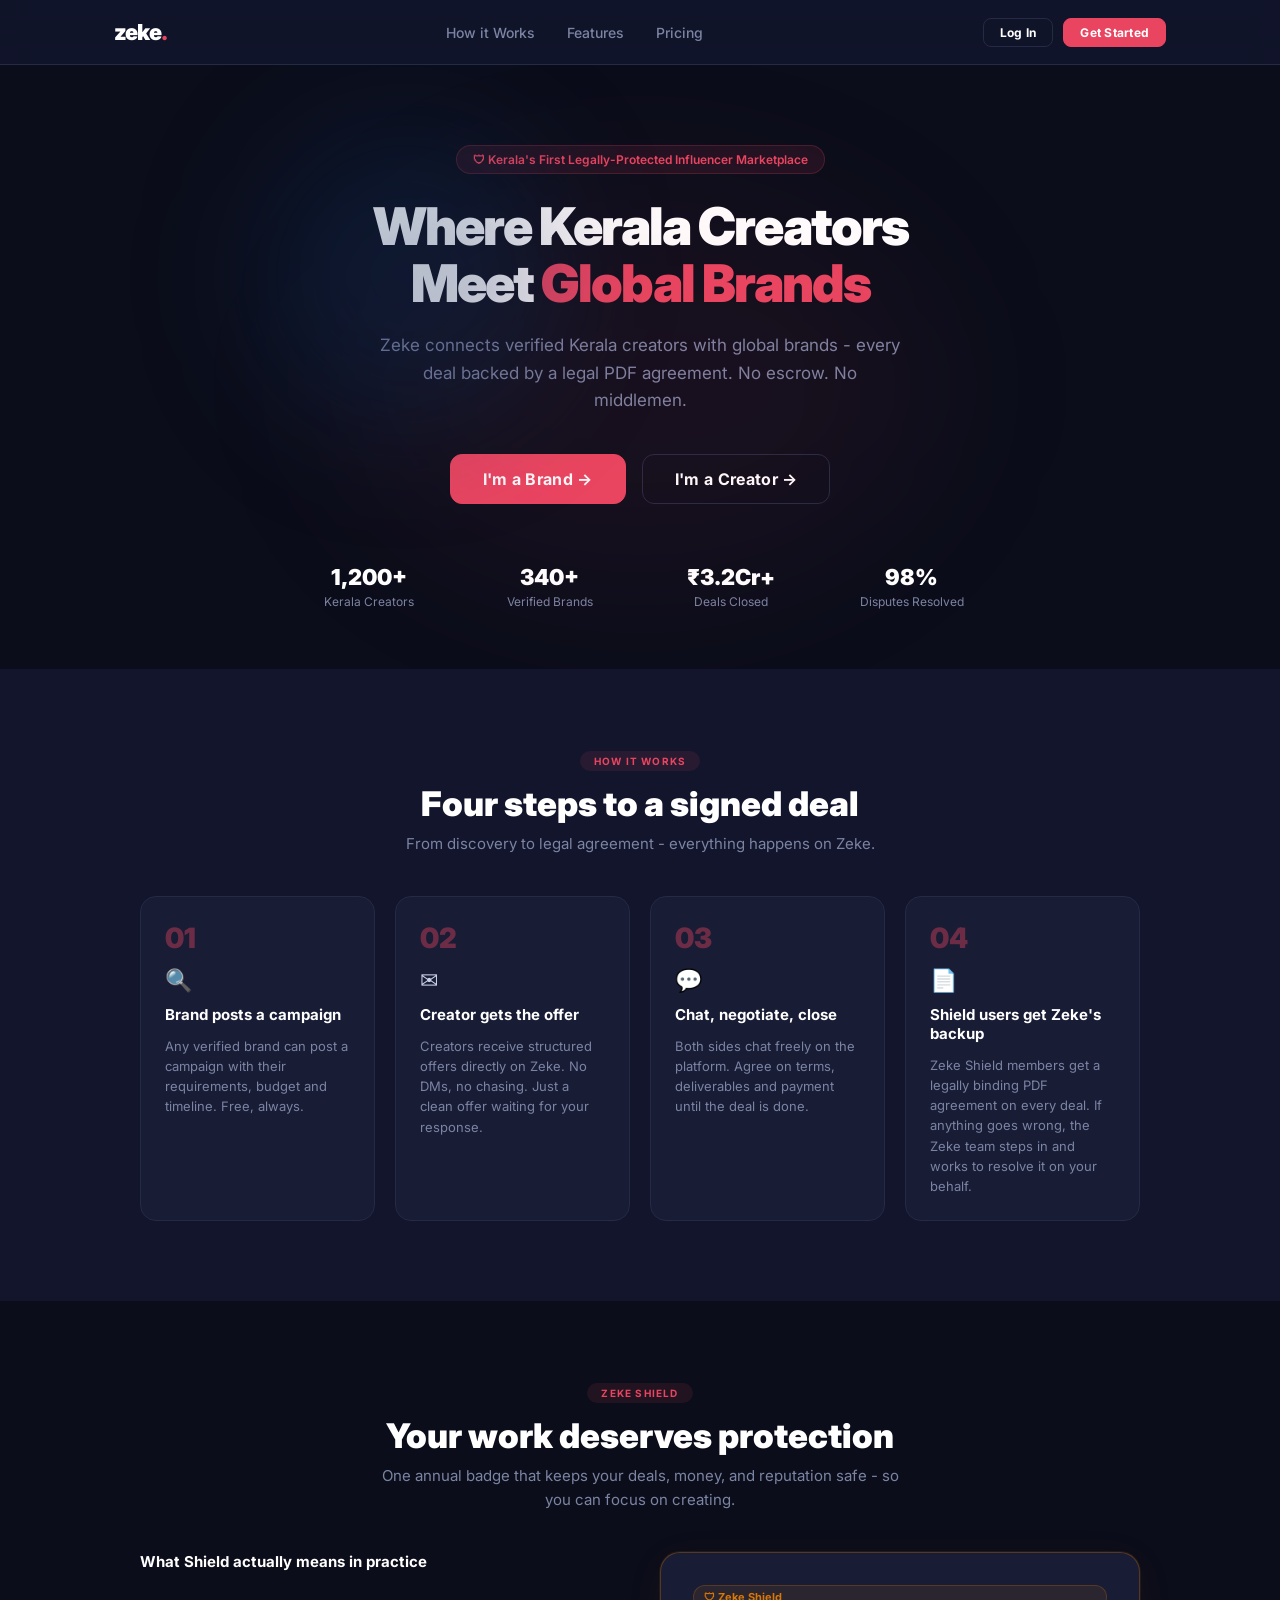
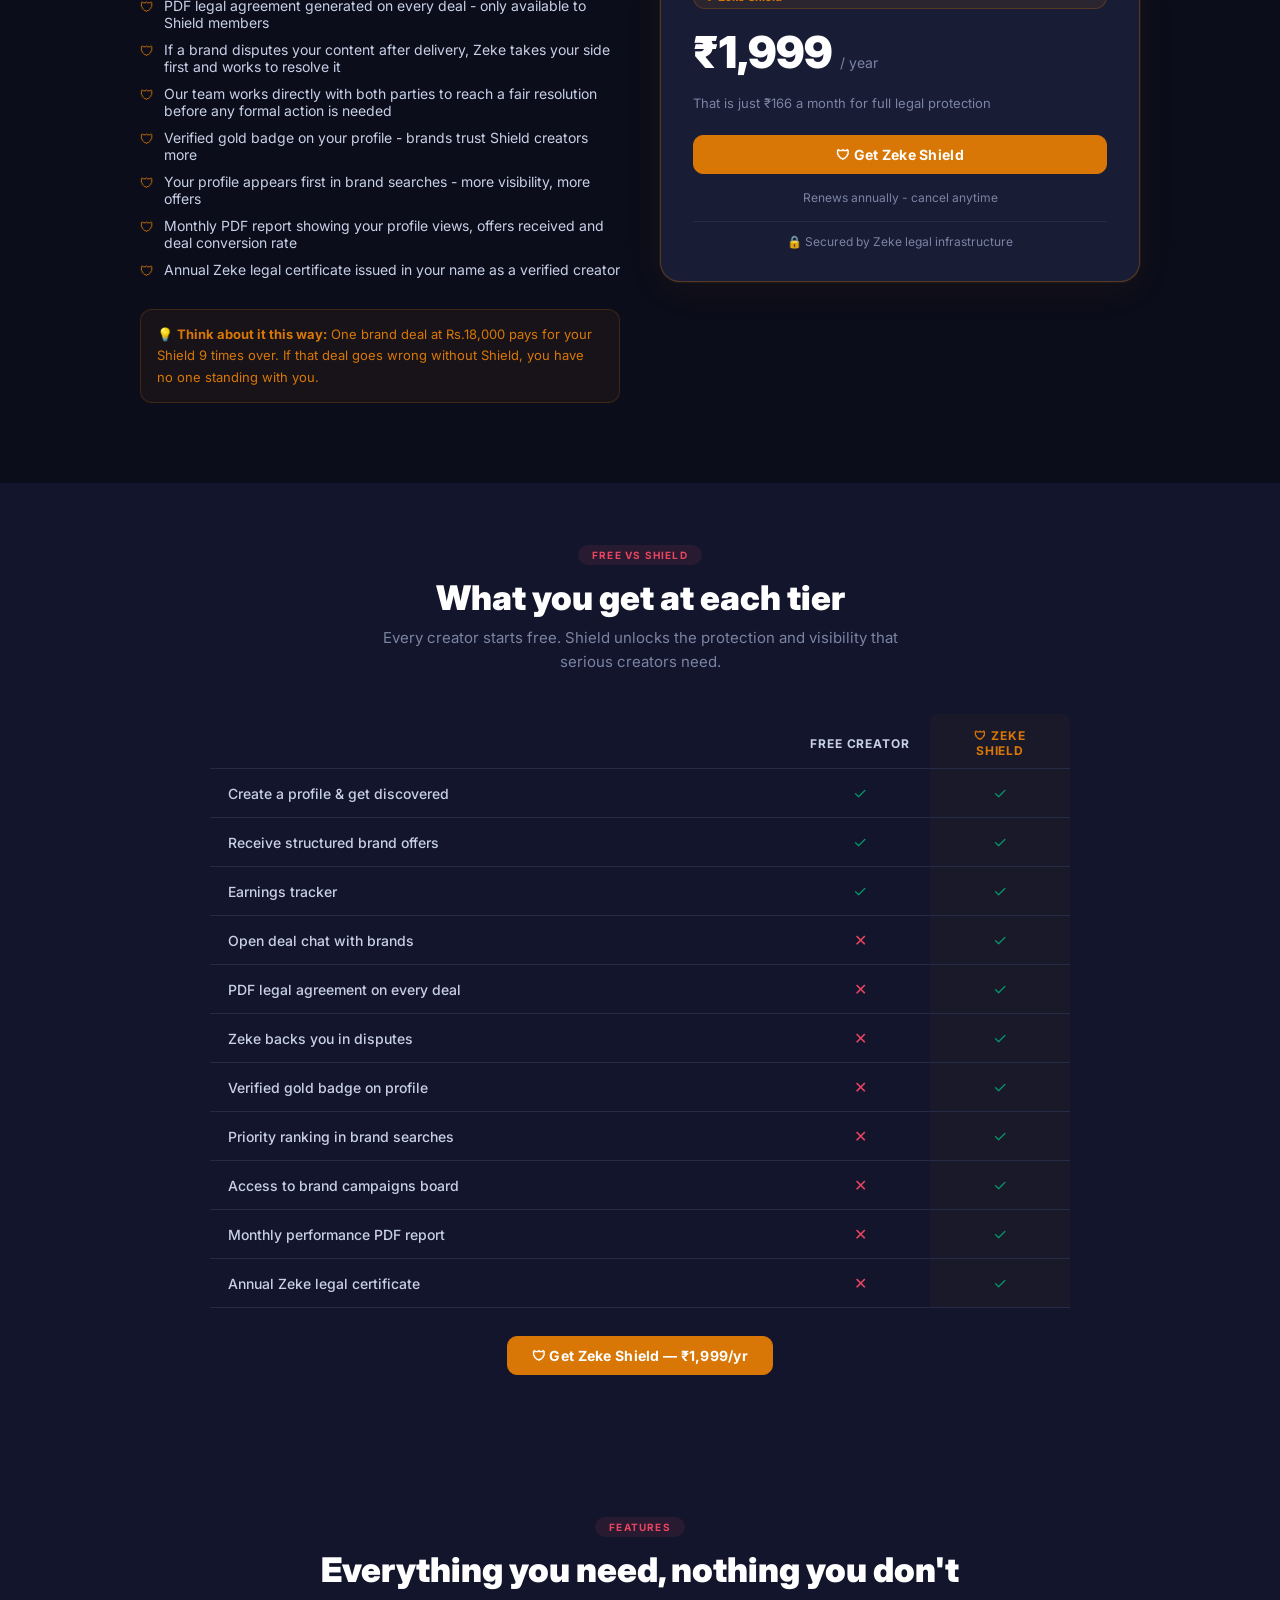
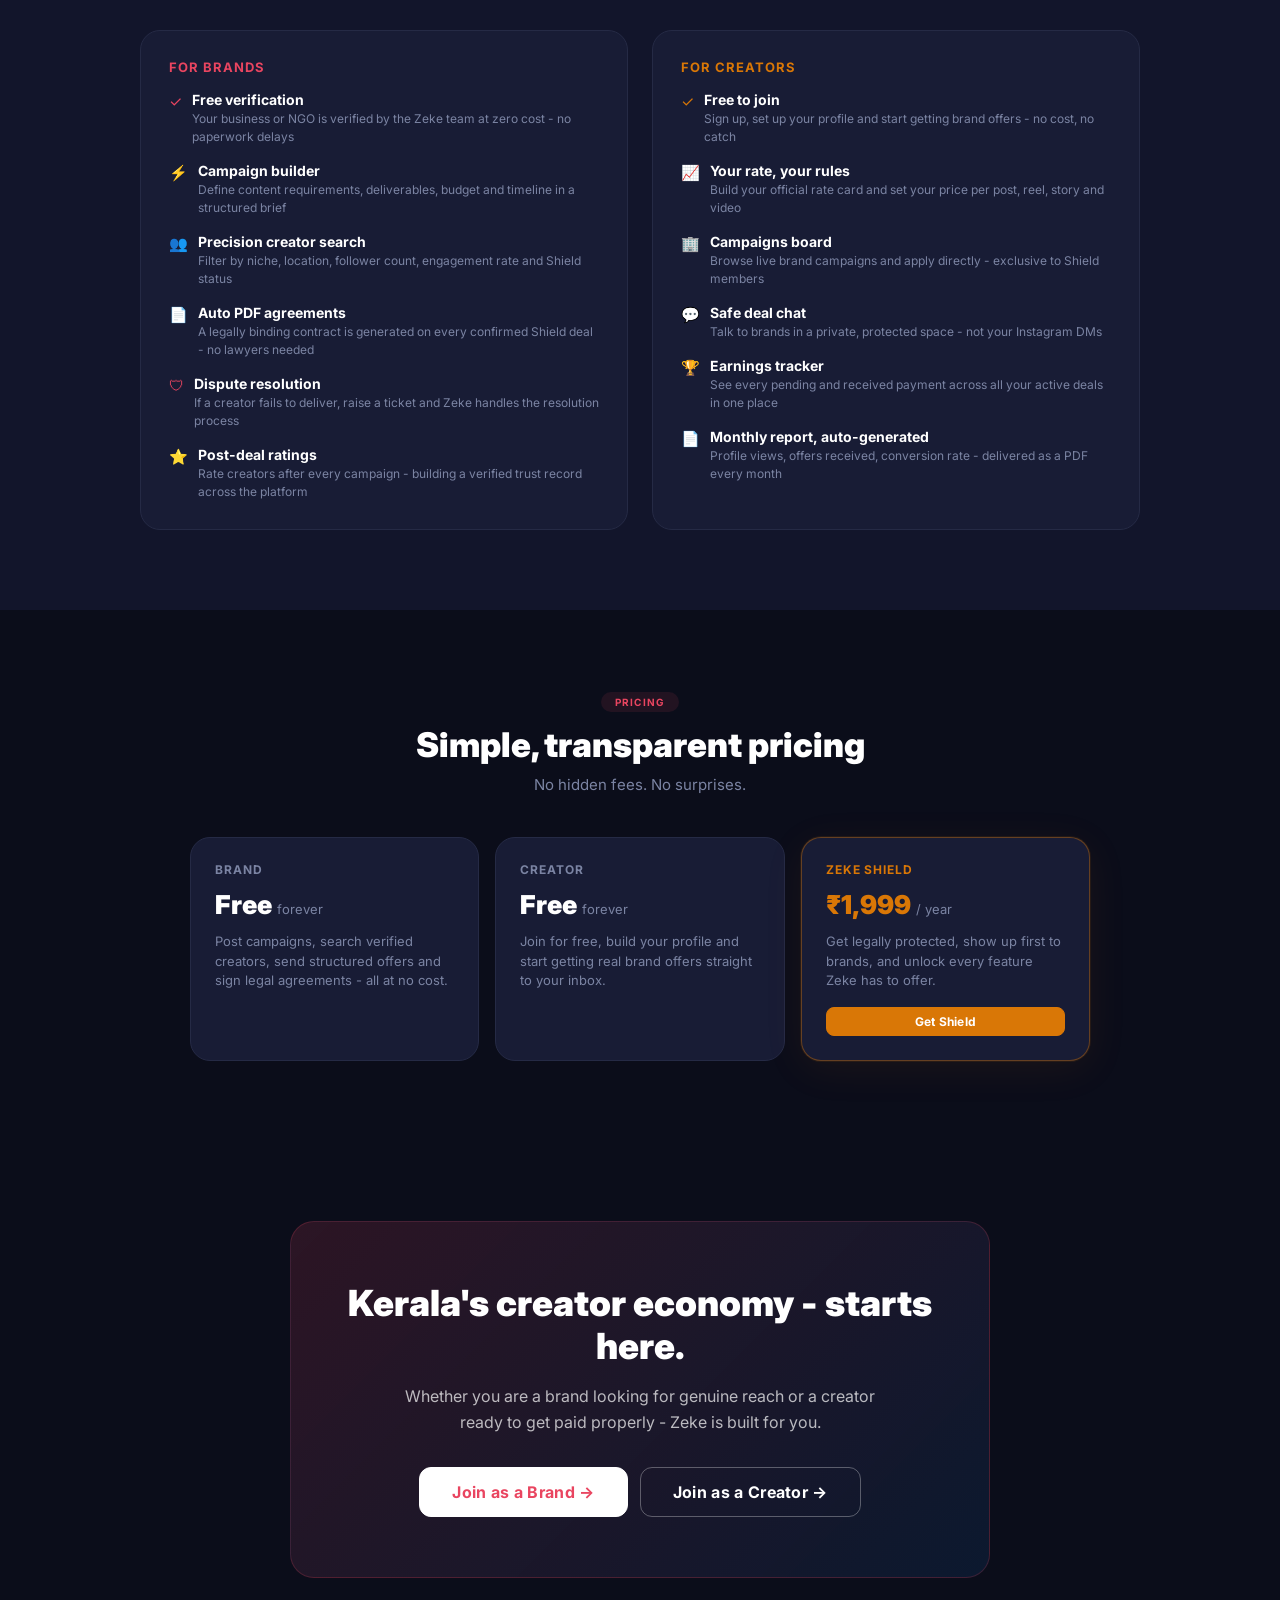
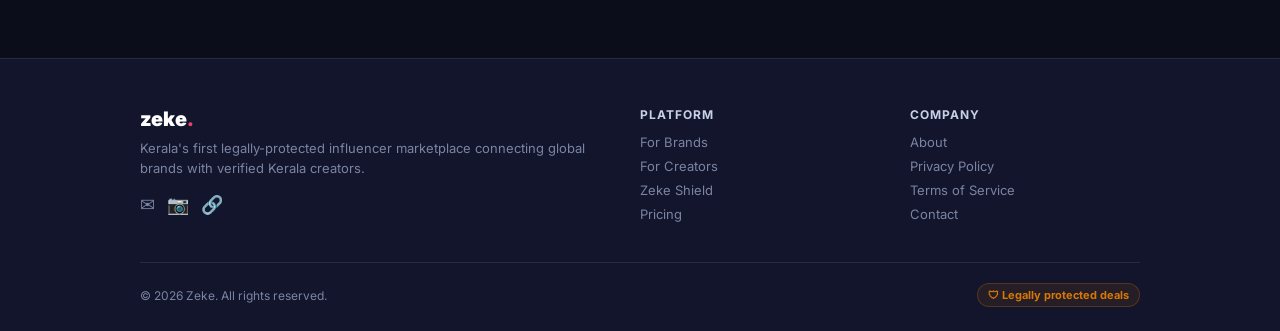
==== index.html @ 584b80e6 "Update features-grid copy Two small copy changes: PDF agreements now says "every confirmed Shield de" ====
<!DOCTYPE html>

<html lang="en" style="background:#0B0D1A">
<head>
<meta charset="UTF-8">
<meta name="viewport" content="width=device-width, initial-scale=1.0">
<title>Zeke - Kerala's Influencer Marketplace</title>
<link href="https://fonts.googleapis.com/css2?family=Inter:wght@400;500;600;700;800;900&display=swap" rel="stylesheet">
<style>
*{margin:0;padding:0;box-sizing:border-box}
:root{
  --dark:#0B0D1A;--navy:#12152B;--card:#181C35;--border:#252A45;
  --accent:#E94560;--gold:#D97706;--zgreen:#059669;--zblue:#0F3460;
  --muted:#7B84A3;--light:#C8D0E7;--white:#FFFFFF;
}
body{font-family:'Inter',sans-serif;background:#0B0D1A;color:#C8D0E7;min-height:100vh}
.page{display:none;background:#0B0D1A}
.page.active{display:block;background:#0B0D1A}
a{text-decoration:none;color:inherit}
button{cursor:pointer;font-family:'Inter',sans-serif;border:none;background:none}
input,select{font-family:'Inter',sans-serif}
.hidden{display:none!important}
/* ── SCROLLBAR ── */
::-webkit-scrollbar{width:6px}
::-webkit-scrollbar-track{background:#0B0D1A}
::-webkit-scrollbar-thumb{background:var(--border);border-radius:3px}
/* ── NAVBAR ── */
#navbar{position:sticky;top:0;z-index:100;background:rgba(18,21,43,0.92);backdrop-filter:blur(12px);border-bottom:1px solid var(--border)}
.nav-inner{max-width:1100px;margin:0 auto;padding:0 24px;height:64px;display:flex;align-items:center;justify-content:space-between;gap:16px;position:relative}
.nav-left{display:flex;align-items:center;gap:12px}
.nav-links{display:flex;align-items:center;gap:4px}
.nav-links a{font-size:14px;color:#7B84A3;font-weight:500;padding:8px 14px;border-radius:10px;transition:all .15s}
.nav-links a:hover{color:#fff;background:rgba(255,255,255,.05)}
.nav-btns{display:flex;align-items:center;gap:10px}
.nav-hamburger{display:none;color:#C8D0E7;padding:6px;font-size:20px;background:none;border:none;cursor:pointer;line-height:1}
/* Mobile dropdown */
.nav-dropdown{display:none;position:absolute;top:64px;left:0;right:0;background:#12152B;border-bottom:1px solid var(--border);padding:12px 16px;flex-direction:column;gap:4px;z-index:200}
.nav-dropdown.open{display:flex}
.nav-dropdown a{font-size:15px;color:#C8D0E7;font-weight:500;padding:12px 16px;border-radius:10px;display:block;transition:all .15s}
.nav-dropdown a:hover{color:#fff;background:rgba(255,255,255,.05)}
.nav-dropdown .nav-dd-divider{border-top:1px solid var(--border);margin:4px 0}
.nav-dropdown .nav-dd-btns{display:flex;gap:8px;padding:8px 0 4px}
/* ── BUTTONS ── */
.btn{display:inline-flex;align-items:center;justify-content:center;gap:8px;font-weight:700;letter-spacing:.02em;transition:all .15s;cursor:pointer;border-radius:10px;border:1px solid transparent;font-family:'Inter',sans-serif}
.btn-sm{padding:6px 16px;font-size:12px;border-radius:8px}
.btn-md{padding:10px 24px;font-size:14px}
.btn-lg{padding:14px 32px;font-size:16px;border-radius:12px}
.btn-primary{background:var(--accent);color:#fff;border-color:var(--accent)}
.btn-primary:hover{opacity:.9}
.btn-outline{background:transparent;color:#fff;border-color:var(--border)}
.btn-outline:hover{border-color:#7B84A3}
.btn-ghost{background:transparent;color:#7B84A3;border-color:transparent}
.btn-ghost:hover{color:#fff}
.btn-gold{background:var(--gold);color:#fff;border-color:var(--gold)}
.btn-gold:hover{opacity:.9}
.btn-danger{background:rgba(233,69,96,.1);color:var(--accent);border-color:rgba(233,69,96,.4)}
.btn-full{width:100%}
/* ── CARDS ── */
.card{background:#181C35;border:1px solid var(--border);border-radius:16px}
.card-sm{padding:14px}
.card-md{padding:20px}
.card-lg{padding:28px}
.card-glow-accent{box-shadow:0 0 0 1px rgba(233,69,96,.15),0 4px 24px rgba(233,69,96,.08)}
.card-glow-gold{box-shadow:0 0 0 1px rgba(217,119,6,.15),0 4px 24px rgba(217,119,6,.08)}
.card-glow-green{box-shadow:0 0 0 1px rgba(5,150,105,.15),0 4px 24px rgba(5,150,105,.08)}
/* ── BADGES ── */
.badge{display:inline-flex;align-items:center;gap:5px;font-size:11px;font-weight:700;padding:3px 10px;border-radius:20px}
.badge-accent{background:rgba(233,69,96,.15);color:var(--accent)}
.badge-gold{background:rgba(217,119,6,.15);color:var(--gold)}
.badge-green{background:rgba(5,150,105,.15);color:var(--zgreen)}
.badge-muted{background:rgba(123,132,163,.15);color:#7B84A3}
.badge-dot::before{content:'';width:6px;height:6px;border-radius:50%;background:currentColor}
.shield-badge{display:inline-flex;align-items:center;gap:5px;font-size:11px;font-weight:700;color:var(--gold);background:rgba(217,119,6,.1);border:1px solid rgba(217,119,6,.25);padding:4px 10px;border-radius:20px}
.section-chip{display:inline-block;font-size:10px;font-weight:700;letter-spacing:.12em;text-transform:uppercase;color:var(--accent);background:rgba(233,69,96,.1);padding:4px 14px;border-radius:20px}
/* ── INPUTS ── */
.input-wrap{position:relative;display:flex;flex-direction:column;gap:6px}
.input-label{font-size:11px;font-weight:700;color:#C8D0E7;letter-spacing:.08em;text-transform:uppercase}
.input-field{width:100%;background:#0B0D1A;border:1px solid var(--border);border-radius:12px;padding:10px 16px 10px 40px;font-size:14px;color:#C8D0E7;outline:none;transition:border-color .15s}
.input-field:focus{border-color:rgba(233,69,96,.6)}
.input-field.no-icon{padding-left:16px}
.input-icon{position:absolute;left:12px;bottom:11px;color:#7B84A3;pointer-events:none}
.input-eye{position:absolute;right:12px;bottom:10px;color:#7B84A3;background:none;border:none;cursor:pointer;padding:2px}
select.input-field{padding-left:16px;appearance:none}
/* ── LAYOUT ── */
/* ── SIDEBAR LAYOUT ── */
.dash-layout{display:flex;min-height:calc(100vh - 64px)}
.sidebar{width:224px;background:#12152B;border-right:1px solid var(--border);padding:24px 16px;display:flex;flex-direction:column;gap:4px;flex-shrink:0}
.sidebar-profile{display:flex;align-items:center;gap:10px;padding:0 8px 20px;margin-bottom:12px;border-bottom:1px solid var(--border)}
.sidebar-avatar{width:36px;height:36px;border-radius:50%;display:flex;align-items:center;justify-content:center;font-size:12px;font-weight:900;flex-shrink:0}
.sidebar-name{font-size:14px;font-weight:700;color:#fff;white-space:nowrap;overflow:hidden;text-overflow:ellipsis}
.sidebar-sub{font-size:11px;color:#7B84A3;white-space:nowrap;overflow:hidden;text-overflow:ellipsis}
.sidebar-nav-btn{display:flex;align-items:center;gap:10px;padding:10px 12px;border-radius:12px;font-size:14px;font-weight:500;transition:all .15s;color:#7B84A3;cursor:pointer;border:none;background:none;width:100%;text-align:left}
.sidebar-nav-btn:hover{color:#C8D0E7;background:rgba(255,255,255,.05)}
.sidebar-nav-btn.active-tab{color:var(--accent);background:rgba(233,69,96,.1)}
.sidebar-nav-btn.active-tab-admin{color:var(--gold);background:rgba(217,119,6,.1)}
.sidebar-count{margin-left:auto;background:var(--accent);color:#fff;font-size:10px;font-weight:700;padding:2px 7px;border-radius:20px}
.sidebar-footer{margin-top:auto;display:flex;flex-direction:column;gap:4px}
.dash-main{flex:1;overflow:auto}
.topbar{position:sticky;top:64px;z-index:50;background:rgba(11,13,26,.9);backdrop-filter:blur(10px);border-bottom:1px solid var(--border);padding:12px 24px;display:flex;align-items:center;justify-content:space-between;gap:12px}
.topbar-search{position:relative}
.topbar-search input{background:#12152B;border:1px solid var(--border);border-radius:12px;padding:7px 16px 7px 36px;font-size:13px;color:#C8D0E7;outline:none;width:220px;transition:border-color .15s}
.topbar-search input:focus{border-color:rgba(233,69,96,.6)}
.topbar-search svg{position:absolute;left:10px;top:50%;transform:translateY(-50%);color:#7B84A3}
.topbar-right{display:flex;align-items:center;gap:12px;margin-left:auto}
.notif-btn{position:relative;color:#7B84A3;background:none;border:none;cursor:pointer;padding:2px}
.notif-dot{position:absolute;top:-2px;right:-2px;width:8px;height:8px;background:var(--accent);border-radius:50%}
.dash-content{padding:24px;max-width:900px;margin:0 auto}
/* ── STATS GRID ── */
.stats-grid{display:grid;grid-template-columns:repeat(4,1fr);gap:16px}
.stat-card{background:#181C35;border:1px solid var(--border);border-radius:16px;padding:16px;display:flex;flex-direction:column;gap:8px}
.stat-val{font-size:22px;font-weight:900;color:#fff}
.stat-label{font-size:12px;color:#7B84A3}
/* ── DEAL/OFFER CARDS ── */
.item-card{background:#181C35;border:1px solid var(--border);border-radius:16px;padding:20px;display:flex;flex-direction:column;gap:12px;transition:border-color .15s}
.item-card:hover{border-color:rgba(233,69,96,.3)}
.item-card-header{display:flex;align-items:flex-start;justify-content:space-between;gap:12px}
.item-avatar{width:38px;height:38px;border-radius:12px;display:flex;align-items:center;justify-content:center;font-size:11px;font-weight:900;flex-shrink:0;background:rgba(233,69,96,.1);border:1px solid rgba(233,69,96,.2);color:var(--accent)}
.item-meta{display:flex;align-items:center;gap:16px;font-size:12px;color:#7B84A3}
.item-actions{display:flex;gap:8px;padding-top:8px;border-top:1px solid var(--border)}
/* ── PROGRESS ── */
.progress-bar{flex:1;height:6px;background:var(--border);border-radius:3px;overflow:hidden}
.progress-fill{height:100%;border-radius:3px;background:var(--zgreen);transition:width .3s}
/* ── CREATOR CARD ── */
.creator-grid{display:grid;grid-template-columns:1fr 1fr;gap:12px}
.creator-card{background:#181C35;border:1px solid var(--border);border-radius:16px;padding:16px;display:flex;flex-direction:column;gap:10px;transition:border-color .15s;cursor:pointer}
.creator-card:hover{border-color:rgba(233,69,96,.3)}
.creator-card-top{display:flex;align-items:center;gap:10px}
.creator-avatar{width:40px;height:40px;border-radius:50%;display:flex;align-items:center;justify-content:center;font-size:11px;font-weight:900;flex-shrink:0;background:rgba(233,69,96,.1);border:1px solid rgba(233,69,96,.2);color:var(--accent)}
.creator-followers{font-size:14px;font-weight:900;color:#fff}
.creator-rating{font-size:12px;color:var(--gold);display:flex;align-items:center;gap:2px}
.creator-meta{display:flex;align-items:center;gap:10px;font-size:12px;color:#7B84A3}
.creator-actions{display:flex;gap:8px;padding-top:8px;border-top:1px solid var(--border)}
/* ── SECTION HEADER ── */
.section-head{display:flex;align-items:center;justify-content:space-between;margin-bottom:12px}
.section-title{font-size:14px;font-weight:700;color:#fff}
.section-link{font-size:12px;color:var(--accent);cursor:pointer}
.section-link:hover{text-decoration:underline}
/* ── PLATFORM ROW ── */
.platform-row{display:flex;align-items:center;justify-content:space-between}
.platform-label{display:flex;align-items:center;gap:8px;font-size:14px;color:#C8D0E7}
.platform-val{font-size:14px;font-weight:700;color:#fff}
/* ── EMPTY STATE ── */
.empty-state{display:flex;flex-direction:column;align-items:center;justify-content:center;gap:12px;padding:60px 20px;text-align:center;color:#7B84A3;font-size:14px}
/* ── LANDING ── */
#landing-page .hero{text-align:center;padding:80px 24px 60px;position:relative;overflow:hidden;background:#0B0D1A}
#landing-page{background:#0B0D1A}
.hero-glow-1{position:absolute;top:20%;left:50%;transform:translateX(-50%);width:600px;height:400px;border-radius:50%;background:rgba(233,69,96,.06);filter:blur(80px);pointer-events:none}
.hero-glow-2{position:absolute;top:10%;left:20%;width:300px;height:300px;border-radius:50%;background:rgba(15,52,96,.3);filter:blur(60px);pointer-events:none}
.hero-tag{display:inline-flex;align-items:center;gap:6px;background:rgba(233,69,96,.1);border:1px solid rgba(233,69,96,.2);border-radius:20px;padding:6px 16px;font-size:12px;font-weight:600;color:var(--accent);margin-bottom:24px}
.hero-h1{font-size:52px;font-weight:900;color:#fff;line-height:1.1;letter-spacing:-2px;margin-bottom:20px;max-width:700px;margin-left:auto;margin-right:auto}
.hero-h1 span{color:var(--accent)}
.hero-sub{font-size:17px;color:#7B84A3;max-width:520px;margin:0 auto 40px;line-height:1.6}
.hero-btns{display:flex;align-items:center;justify-content:center;gap:16px;flex-wrap:wrap;margin-bottom:60px}
.hero-stats{display:grid;grid-template-columns:repeat(4,1fr);gap:24px;max-width:700px;margin:0 auto}
.hero-stat{display:flex;flex-direction:column;gap:4px;align-items:center}
.hero-stat-val{font-size:22px;font-weight:900;color:#fff}
.hero-stat-label{font-size:12px;color:#7B84A3}
/* ── HOW IT WORKS ── */
.hiw{background:#12152B;padding:80px 24px}
.hiw-inner{max-width:1000px;margin:0 auto}
.hiw-grid{display:grid;grid-template-columns:repeat(4,1fr);gap:20px;margin-top:40px}
.hiw-card{background:#181C35;border:1px solid var(--border);border-radius:16px;padding:24px;display:flex;flex-direction:column;gap:12px}
.hiw-num{font-size:28px;font-weight:900;color:var(--accent);opacity:.4}
.hiw-icon{font-size:22px}
.hiw-title{font-size:15px;font-weight:700;color:#fff}
.hiw-desc{font-size:13px;color:#7B84A3;line-height:1.55}
/* ── SHIELD SECTION ── */
.shield-sec{padding:80px 24px;background:#0B0D1A}
.shield-inner{max-width:1000px;margin:0 auto}
.shield-grid{display:grid;grid-template-columns:1fr 1fr;gap:40px;margin-top:40px;align-items:start}
.shield-perks{display:flex;flex-direction:column;gap:10px}
.shield-perk{display:flex;align-items:flex-start;gap:10px;font-size:14px;color:#C8D0E7}
.shield-check{color:var(--gold);font-size:14px;flex-shrink:0;margin-top:1px}
.shield-card{background:#181C35;border:1px solid rgba(217,119,6,.3);border-radius:20px;padding:32px;display:flex;flex-direction:column;gap:16px;box-shadow:0 0 0 1px rgba(217,119,6,.1),0 8px 40px rgba(217,119,6,.06)}
.shield-price{display:flex;align-items:baseline;gap:4px}
.shield-price-big{font-size:44px;font-weight:900;color:#fff}
.shield-price-period{font-size:14px;color:#7B84A3}
.unverified-warn{background:rgba(233,69,96,.07);border:1px solid rgba(233,69,96,.2);border-radius:12px;padding:12px 16px;font-size:13px;color:#7B84A3;display:flex;gap:8px;align-items:flex-start;margin-top:16px}
/* ── COMPARISON TABLE ── */
.compare-sec{padding:60px 24px;background:#12152B}
.compare-inner{max-width:860px;margin:0 auto}
.compare-table{width:100%;border-collapse:collapse;margin-top:32px}
.compare-table th,.compare-table td{padding:14px 18px;text-align:left;border-bottom:1px solid var(--border);font-size:14px}
.compare-table thead th{font-size:12px;font-weight:700;text-transform:uppercase;letter-spacing:.08em;color:#7B84A3;padding-bottom:10px}
.compare-table thead th:nth-child(2){color:#C8D0E7}
.compare-table thead th:nth-child(3){color:#D97706}
.compare-table tbody tr:hover{background:rgba(255,255,255,.02)}
.compare-table .compare-feature{color:#C8D0E7;font-weight:500}
.compare-table .compare-yes{color:#059669;font-size:16px;text-align:center}
.compare-table .compare-no{color:#E94560;font-size:16px;text-align:center}
.compare-table th:nth-child(2),.compare-table td:nth-child(2){text-align:center;width:140px}
.compare-table th:nth-child(3),.compare-table td:nth-child(3){text-align:center;width:140px;background:rgba(217,119,6,.04)}
.compare-table thead th:nth-child(3){border-radius:8px 8px 0 0}
.compare-shield-badge{display:inline-flex;align-items:center;gap:5px}
/* ── FEATURES ── */
.features-sec{padding:80px 24px;background:#12152B}
.features-inner{max-width:1000px;margin:0 auto}
.features-grid{display:grid;grid-template-columns:1fr 1fr;gap:24px;margin-top:40px}
.features-col{background:#181C35;border:1px solid var(--border);border-radius:20px;padding:28px;display:flex;flex-direction:column;gap:16px}
.feature-item{display:flex;align-items:flex-start;gap:10px}
.feature-icon{font-size:15px;flex-shrink:0;margin-top:1px}
.feature-title{font-size:14px;font-weight:700;color:#fff;margin-bottom:2px}
.feature-desc{font-size:12px;color:#7B84A3;line-height:1.5}
/* ── PRICING ── */
.pricing-sec{padding:80px 24px;background:#0B0D1A}
.pricing-inner{max-width:900px;margin:0 auto;text-align:center}
.pricing-grid{display:grid;grid-template-columns:repeat(3,1fr);gap:16px;margin-top:40px;text-align:left}
.pricing-card{background:#181C35;border:1px solid var(--border);border-radius:20px;padding:24px;display:flex;flex-direction:column;gap:12px}
.pricing-card.featured{border-color:rgba(217,119,6,.4);box-shadow:0 0 0 1px rgba(217,119,6,.1),0 8px 40px rgba(217,119,6,.08)}
.pricing-label{font-size:12px;font-weight:700;color:#7B84A3;text-transform:uppercase;letter-spacing:.08em}
.pricing-price{font-size:26px;font-weight:900;color:#fff}
.pricing-price span{font-size:13px;color:#7B84A3;font-weight:400}
.pricing-desc{font-size:13px;color:#7B84A3;line-height:1.5}
/* ── CTA BANNER ── */
.cta-banner{padding:80px 24px}
.cta-inner{max-width:700px;margin:0 auto;text-align:center;background:linear-gradient(135deg,rgba(233,69,96,.15),rgba(15,52,96,.3));border:1px solid rgba(233,69,96,.2);border-radius:24px;padding:60px 40px}
.cta-h2{font-size:36px;font-weight:900;color:#fff;margin-bottom:16px;line-height:1.2}
.cta-sub{font-size:16px;color:rgba(255,255,255,.7);max-width:480px;margin:0 auto 32px;line-height:1.6}
.cta-btns{display:flex;align-items:center;justify-content:center;gap:12px;flex-wrap:wrap}
/* ── FOOTER ── */
footer{background:#12152B;border-top:1px solid var(--border);padding:48px 24px 24px}
.footer-inner{max-width:1000px;margin:0 auto}
.footer-top{display:grid;grid-template-columns:2fr 1fr 1fr;gap:40px;margin-bottom:40px}
.footer-brand-name{font-size:20px;font-weight:900;color:#fff;margin-bottom:8px}
.footer-brand-name span{color:var(--accent)}
.footer-tagline{font-size:13px;color:#7B84A3;line-height:1.5;margin-bottom:16px}
.footer-socials{display:flex;gap:12px}
.footer-social{color:#7B84A3;font-size:18px;transition:color .15s}
.footer-social:hover{color:#fff}
.footer-col-title{font-size:12px;font-weight:700;color:#C8D0E7;text-transform:uppercase;letter-spacing:.08em;margin-bottom:12px}
.footer-links{display:flex;flex-direction:column;gap:8px}
.footer-links a{font-size:13px;color:#7B84A3;transition:color .15s}
.footer-links a:hover{color:#fff}
.footer-bottom{border-top:1px solid var(--border);padding-top:20px;display:flex;align-items:center;justify-content:space-between;flex-wrap:wrap;gap:8px}
.footer-copy{font-size:12px;color:#7B84A3}
/* ── AUTH ── */
.auth-page{min-height:calc(100vh - 64px);display:flex;align-items:center;justify-content:center;padding:40px 16px;position:relative}
.auth-glow{position:absolute;top:20%;left:50%;transform:translateX(-50%);width:500px;height:400px;border-radius:50%;background:rgba(233,69,96,.05);filter:blur(80px);pointer-events:none}
.auth-box{width:100%;max-width:440px;position:relative;z-index:1}
.auth-logo{text-align:center;margin-bottom:28px}
.auth-logo-text{font-size:28px;font-weight:900;color:#fff}
.auth-logo-text span{color:var(--accent)}
.auth-logo-sub{font-size:13px;color:#7B84A3;margin-top:4px}
.auth-note{display:flex;align-items:center;justify-content:center;gap:6px;font-size:11px;color:#7B84A3;margin-top:20px}
.auth-bottom{margin-top:20px;padding-top:20px;border-top:1px solid var(--border);text-align:center;font-size:14px;color:#7B84A3}
.auth-bottom a{color:var(--accent);font-weight:600;cursor:pointer}
.auth-bottom a:hover{text-decoration:underline}
.role-toggle{display:flex;border:1px solid var(--border);border-radius:12px;overflow:hidden;margin-bottom:20px}
.role-btn{flex:1;padding:10px;font-size:14px;font-weight:700;border:none;cursor:pointer;transition:all .2s;background:transparent;color:#7B84A3}
.role-btn.active{background:var(--accent);color:#fff}
.radio-option{display:flex;align-items:flex-start;gap:10px;padding:12px;border:1px solid var(--border);border-radius:12px;cursor:pointer;transition:all .15s}
.radio-option.selected{border-color:rgba(233,69,96,.5);background:rgba(233,69,96,.05)}
.radio-option input{margin-top:2px;accent-color:var(--accent)}
.shield-teaser{display:flex;align-items:flex-start;gap:10px;padding:12px;border:1px solid rgba(217,119,6,.3);border-radius:12px;background:rgba(217,119,6,.05)}
.form-row{display:flex;flex-direction:column;gap:16px}
.error-msg{font-size:12px;color:var(--accent);background:rgba(233,69,96,.1);border:1px solid rgba(233,69,96,.2);border-radius:10px;padding:8px 12px}
/* ── SECTION HEADERS ── */
.sec-header{text-align:center;margin-bottom:40px}
.sec-title{font-size:34px;font-weight:900;color:#fff;margin-top:12px;margin-bottom:8px}
.sec-sub{font-size:15px;color:#7B84A3;max-width:520px;margin:0 auto;line-height:1.6}
/* ── VERIFICATION CARD ── */
.verif-card-actions{display:flex;gap:8px;padding-top:10px;border-top:1px solid var(--border)}
.btn-approve{display:inline-flex;align-items:center;gap:6px;padding:6px 14px;font-size:12px;font-weight:700;border-radius:8px;border:1px solid rgba(5,150,105,.3);background:rgba(5,150,105,.05);color:var(--zgreen);cursor:pointer;transition:all .15s}
.btn-approve:hover{background:rgba(5,150,105,.15)}
.btn-reject{display:inline-flex;align-items:center;gap:6px;padding:6px 14px;font-size:12px;font-weight:700;border-radius:8px;border:1px solid rgba(233,69,96,.3);background:rgba(233,69,96,.05);color:var(--accent);cursor:pointer;transition:all .15s}
.btn-reject:hover{background:rgba(233,69,96,.15)}
/* ── ACTION CARD (admin quick links) ── */
.action-cards{display:grid;grid-template-columns:repeat(3,1fr);gap:12px}
.action-card{display:flex;align-items:center;gap:12px;padding:14px;border:1px solid var(--border);border-radius:14px;cursor:pointer;transition:all .15s;background:#181C35}
.action-card:hover{opacity:.85}
.action-icon{width:36px;height:36px;border-radius:10px;display:flex;align-items:center;justify-content:center;font-size:16px;flex-shrink:0}
.action-val{font-size:14px;font-weight:700;color:#fff}
.action-label{font-size:11px;color:#7B84A3}
/* ── MOBILE ── */
.nav-logo{font-size:22px;font-weight:900;color:#fff;letter-spacing:-1px}
.nav-logo span{color:#E94560}
@media(max-width:768px){
  /* Layout */
  *{-webkit-text-size-adjust:100%}
  .stats-grid{grid-template-columns:1fr 1fr}
  .hiw-grid{grid-template-columns:1fr 1fr}
  .features-grid{grid-template-columns:1fr}
  .pricing-grid{grid-template-columns:1fr}
  .shield-grid{grid-template-columns:1fr}
  .creator-grid{grid-template-columns:1fr}
  .hero-h1{font-size:32px;letter-spacing:-1px}
  .hero-sub{font-size:15px}
  .hero-stats{grid-template-columns:1fr 1fr;gap:8px}
  .action-cards{grid-template-columns:1fr}
  .footer-top{grid-template-columns:1fr}
  /* Nav */
  .nav-links{display:none}
  .nav-btns .btn{display:none}
  .nav-hamburger{display:block}
  /* Dash */
  .sidebar{display:none}
  .dash-layout{flex-direction:column}
  .dash-main{width:100%}
  .dash-content{padding:16px}
  .stats-grid{grid-template-columns:1fr 1fr}
  .topbar{padding:10px 16px}
  .topbar-search input{width:160px}
  /* Sections */
  .hiw-inner,.shield-inner,.features-inner,.pricing-inner{padding:0 16px}
  .hero-btns{flex-direction:column;align-items:stretch;gap:10px}
  .btn-lg{padding:14px 24px;font-size:15px}
  .cta-inner{padding:40px 20px}
  .cta-btns{flex-direction:column;align-items:stretch;gap:10px}
  .shield-grid{gap:24px}
  .section-title{font-size:26px}
}
@media(max-width:480px){
  .stats-grid{grid-template-columns:1fr 1fr}
  .hiw-grid{grid-template-columns:1fr}
  .hero-h1{font-size:28px}
  .hero-stat-val{font-size:18px}
  .sec-title{font-size:24px}
}
</style>
</head>
<body>

<!-- ═══════════════════════════════════════════════ NAVBAR -->

<nav id="navbar">
  <div class="nav-inner">
    <div class="nav-left">
      <a class="nav-logo" onclick="showPage('landing');closeMobileMenu()">zeke<span>.</span></a>
    </div>
    <div class="nav-links" id="nav-links">
      <a href="#how-it-works">How it Works</a>
      <a href="#features">Features</a>
      <a href="#pricing">Pricing</a>
    </div>
    <div class="nav-btns">
      <button class="btn btn-outline btn-sm" onclick="showPage('login')">Log In</button>
      <button class="btn btn-primary btn-sm" onclick="showPage('register')">Get Started</button>
      <button class="nav-hamburger" onclick="toggleMobileMenu()">&#9776;</button>
    </div>
  </div>
  <!-- Mobile Dropdown -->
  <div class="nav-dropdown" id="nav-dropdown">
    <a href="#how-it-works" onclick="closeMobileMenu()">How it Works</a>
    <a href="#features" onclick="closeMobileMenu()">Features</a>
    <a href="#pricing" onclick="closeMobileMenu()">Pricing</a>
    <div class="nav-dd-divider"></div>
    <div class="nav-dd-btns">
      <button class="btn btn-outline btn-sm btn-full" onclick="showPage('login');closeMobileMenu()">Log In</button>
      <button class="btn btn-primary btn-sm btn-full" onclick="showPage('register');closeMobileMenu()">Get Started</button>
    </div>
  </div>
</nav>

<!-- ═══════════════════════════════════════════════ LANDING -->

<div id="landing-page" class="page active">

  <!-- HERO -->

  <section class="hero">
    <div class="hero-glow-1"></div>
    <div class="hero-glow-2"></div>
    <div class="hero-tag">&#128737; Kerala&apos;s First Legally-Protected Influencer Marketplace</div>
    <h1 class="hero-h1">Where Kerala Creators<br>Meet <span>Global Brands</span></h1>
    <p class="hero-sub">Zeke connects verified Kerala creators with global brands - every deal backed by a legal PDF agreement. No escrow. No middlemen.</p>
    <div class="hero-btns">
      <button class="btn btn-primary btn-lg" onclick="showPage('register')">I&apos;m a Brand &#8594;</button>
      <button class="btn btn-outline btn-lg" onclick="showRegister('influencer')">I&apos;m a Creator &#8594;</button>
    </div>
    <div class="hero-stats">
      <div class="hero-stat"><div class="hero-stat-val">1,200+</div><div class="hero-stat-label">Kerala Creators</div></div>
      <div class="hero-stat"><div class="hero-stat-val">340+</div><div class="hero-stat-label">Verified Brands</div></div>
      <div class="hero-stat"><div class="hero-stat-val">&#8377;3.2Cr+</div><div class="hero-stat-label">Deals Closed</div></div>
      <div class="hero-stat"><div class="hero-stat-val">98%</div><div class="hero-stat-label">Disputes Resolved</div></div>
    </div>
  </section>

  <!-- HOW IT WORKS -->

  <section class="hiw" id="how-it-works">
    <div class="hiw-inner">
      <div class="sec-header">
        <div class="section-chip">How It Works</div>
        <h2 class="sec-title">Four steps to a signed deal</h2>
        <p class="sec-sub">From discovery to legal agreement - everything happens on Zeke.</p>
      </div>
<div class="hiw-grid">
  <div class="hiw-card"><div class="hiw-num">01</div><div class="hiw-icon">&#128269;</div><div class="hiw-title">Brand posts a campaign</div><div class="hiw-desc">Any verified brand can post a campaign with their requirements, budget and timeline. Free, always.</div></div>
  <div class="hiw-card"><div class="hiw-num">02</div><div class="hiw-icon">&#9993;</div><div class="hiw-title">Creator gets the offer</div><div class="hiw-desc">Creators receive structured offers directly on Zeke. No DMs, no chasing. Just a clean offer waiting for your response.</div></div>
  <div class="hiw-card"><div class="hiw-num">03</div><div class="hiw-icon">&#128172;</div><div class="hiw-title">Chat, negotiate, close</div><div class="hiw-desc">Both sides chat freely on the platform. Agree on terms, deliverables and payment until the deal is done.</div></div>
  <div class="hiw-card"><div class="hiw-num">04</div><div class="hiw-icon">&#128196;</div><div class="hiw-title">Shield users get Zeke's backup</div><div class="hiw-desc">Zeke Shield members get a legally binding PDF agreement on every deal. If anything goes wrong, the Zeke team steps in and works to resolve it on your behalf.</div></div>
</div>
    </div>
  </section>

  <!-- ZEKE SHIELD -->

  <section class="shield-sec">
    <div class="shield-inner">
      <div class="sec-header">
        <div class="section-chip">Zeke Shield</div>
        <h2 class="sec-title">Your work deserves protection</h2>
        <p class="sec-sub">One annual badge that keeps your deals, money, and reputation safe - so you can focus on creating.</p>
      </div>
      <div class="shield-grid">
        <div class="shield-perks">
          <p style="font-size:15px;font-weight:700;color:#fff;margin-bottom:16px">What Shield actually means in practice</p>
          <div class="shield-perk"><span class="shield-check">&#128737;</span><span>PDF legal agreement generated on every deal - only available to Shield members</span></div>
          <div class="shield-perk"><span class="shield-check">&#128737;</span><span>If a brand disputes your content after delivery, Zeke takes your side first and works to resolve it</span></div>
          <div class="shield-perk"><span class="shield-check">&#128737;</span><span>Our team works directly with both parties to reach a fair resolution before any formal action is needed</span></div>
          <div class="shield-perk"><span class="shield-check">&#128737;</span><span>Verified gold badge on your profile - brands trust Shield creators more</span></div>
          <div class="shield-perk"><span class="shield-check">&#128737;</span><span>Your profile appears first in brand searches - more visibility, more offers</span></div>
          <div class="shield-perk"><span class="shield-check">&#128737;</span><span>Monthly PDF report showing your profile views, offers received and deal conversion rate</span></div>
          <div class="shield-perk"><span class="shield-check">&#128737;</span><span>Annual Zeke legal certificate issued in your name as a verified creator</span></div>
          <div style="margin-top:20px;padding:14px 16px;background:rgba(217,119,6,.06);border:1px solid rgba(217,119,6,.2);border-radius:12px;font-size:13px;color:#D97706;line-height:1.65">
            &#128161; <strong>Think about it this way:</strong> One brand deal at Rs.18,000 pays for your Shield 9 times over. If that deal goes wrong without Shield, you have no one standing with you.
          </div>
        </div>
        <div class="shield-card">
          <div class="shield-badge">&#128737; Zeke Shield</div>
          <div class="shield-price"><span class="shield-price-big">&#8377;1,999</span><span class="shield-price-period">&nbsp;/ year</span></div>
          <p style="font-size:13px;color:#7B84A3">That is just &#8377;166 a month for full legal protection</p>
          <button class="btn btn-gold btn-md btn-full" onclick="showRegister('influencer')" style="margin-top:8px">&#128737; Get Zeke Shield</button>
          <p style="font-size:12px;color:#7B84A3;text-align:center">Renews annually - cancel anytime</p>
          <div style="border-top:1px solid var(--border);padding-top:12px;display:flex;align-items:center;justify-content:center;gap:6px;font-size:12px;color:#7B84A3">&#128274; Secured by Zeke legal infrastructure</div>
        </div>
      </div>
    </div>
  </section>

  <!-- COMPARISON TABLE -->

  <section class="compare-sec">
    <div class="compare-inner">
      <div class="sec-header">
        <div class="section-chip">Free vs Shield</div>
        <h2 class="sec-title" style="margin-top:12px">What you get at each tier</h2>
        <p class="sec-sub">Every creator starts free. Shield unlocks the protection and visibility that serious creators need.</p>
      </div>
      <table class="compare-table">
        <thead>
          <tr>
            <th></th>
            <th>Free Creator</th>
            <th><span class="compare-shield-badge">&#128737; Zeke Shield</span></th>
          </tr>
        </thead>
        <tbody>
          <tr>
            <td class="compare-feature">Create a profile &amp; get discovered</td>
            <td class="compare-yes">&#10003;</td>
            <td class="compare-yes">&#10003;</td>
          </tr>
          <tr>
            <td class="compare-feature">Receive structured brand offers</td>
            <td class="compare-yes">&#10003;</td>
            <td class="compare-yes">&#10003;</td>
          </tr>
          <tr>
            <td class="compare-feature">Earnings tracker</td>
            <td class="compare-yes">&#10003;</td>
            <td class="compare-yes">&#10003;</td>
          </tr>
          <tr>
            <td class="compare-feature">Open deal chat with brands</td>
            <td class="compare-no">&#10005;</td>
            <td class="compare-yes">&#10003;</td>
          </tr>
          <tr>
            <td class="compare-feature">PDF legal agreement on every deal</td>
            <td class="compare-no">&#10005;</td>
            <td class="compare-yes">&#10003;</td>
          </tr>
          <tr>
            <td class="compare-feature">Zeke backs you in disputes</td>
            <td class="compare-no">&#10005;</td>
            <td class="compare-yes">&#10003;</td>
          </tr>
          <tr>
            <td class="compare-feature">Verified gold badge on profile</td>
            <td class="compare-no">&#10005;</td>
            <td class="compare-yes">&#10003;</td>
          </tr>
          <tr>
            <td class="compare-feature">Priority ranking in brand searches</td>
            <td class="compare-no">&#10005;</td>
            <td class="compare-yes">&#10003;</td>
          </tr>
          <tr>
            <td class="compare-feature">Access to brand campaigns board</td>
            <td class="compare-no">&#10005;</td>
            <td class="compare-yes">&#10003;</td>
          </tr>
          <tr>
            <td class="compare-feature">Monthly performance PDF report</td>
            <td class="compare-no">&#10005;</td>
            <td class="compare-yes">&#10003;</td>
          </tr>
          <tr>
            <td class="compare-feature">Annual Zeke legal certificate</td>
            <td class="compare-no">&#10005;</td>
            <td class="compare-yes">&#10003;</td>
          </tr>
        </tbody>
      </table>
      <div style="margin-top:28px;text-align:center">
        <button class="btn btn-gold btn-md" onclick="showRegister('influencer')">&#128737; Get Zeke Shield &mdash; &#8377;1,999/yr</button>
      </div>
    </div>
  </section>

  <!-- FEATURES -->

  <section class="features-sec" id="features">
    <div class="features-inner">
      <div class="sec-header">
        <div class="section-chip">Features</div>
        <h2 class="sec-title">Everything you need, nothing you don&apos;t</h2>
      </div>
      <div class="features-grid">
        <div class="features-col">
          <div style="font-size:13px;font-weight:700;color:#E94560;text-transform:uppercase;letter-spacing:.08em">For Brands</div>
          <div class="feature-item"><span class="feature-icon" style="color:#E94560">&#10003;</span><div><div class="feature-title">Free verification</div><div class="feature-desc">Your business or NGO is verified by the Zeke team at zero cost - no paperwork delays</div></div></div>
          <div class="feature-item"><span class="feature-icon" style="color:#E94560">&#9889;</span><div><div class="feature-title">Campaign builder</div><div class="feature-desc">Define content requirements, deliverables, budget and timeline in a structured brief</div></div></div>
          <div class="feature-item"><span class="feature-icon" style="color:#E94560">&#128101;</span><div><div class="feature-title">Precision creator search</div><div class="feature-desc">Filter by niche, location, follower count, engagement rate and Shield status</div></div></div>
          <div class="feature-item"><span class="feature-icon" style="color:#E94560">&#128196;</span><div><div class="feature-title">Auto PDF agreements</div><div class="feature-desc">A legally binding contract is generated on every confirmed Shield deal - no lawyers needed</div></div></div>
          <div class="feature-item"><span class="feature-icon" style="color:#E94560">&#128737;</span><div><div class="feature-title">Dispute resolution</div><div class="feature-desc">If a creator fails to deliver, raise a ticket and Zeke handles the resolution process</div></div></div>
          <div class="feature-item"><span class="feature-icon" style="color:#E94560">&#11088;</span><div><div class="feature-title">Post-deal ratings</div><div class="feature-desc">Rate creators after every campaign - building a verified trust record across the platform</div></div></div>
        </div>
        <div class="features-col">
          <div style="font-size:13px;font-weight:700;color:#D97706;text-transform:uppercase;letter-spacing:.08em">For Creators</div>
          <div class="feature-item"><span class="feature-icon" style="color:#D97706">&#10003;</span><div><div class="feature-title">Free to join</div><div class="feature-desc">Sign up, set up your profile and start getting brand offers - no cost, no catch</div></div></div>
          <div class="feature-item"><span class="feature-icon" style="color:#D97706">&#128200;</span><div><div class="feature-title">Your rate, your rules</div><div class="feature-desc">Build your official rate card and set your price per post, reel, story and video</div></div></div>
          <div class="feature-item"><span class="feature-icon" style="color:#D97706">&#127970;</span><div><div class="feature-title">Campaigns board</div><div class="feature-desc">Browse live brand campaigns and apply directly - exclusive to Shield members</div></div></div>
          <div class="feature-item"><span class="feature-icon" style="color:#D97706">&#128172;</span><div><div class="feature-title">Safe deal chat</div><div class="feature-desc">Talk to brands in a private, protected space - not your Instagram DMs</div></div></div>
          <div class="feature-item"><span class="feature-icon" style="color:#D97706">&#127942;</span><div><div class="feature-title">Earnings tracker</div><div class="feature-desc">See every pending and received payment across all your active deals in one place</div></div></div>
          <div class="feature-item"><span class="feature-icon" style="color:#D97706">&#128196;</span><div><div class="feature-title">Monthly report, auto-generated</div><div class="feature-desc">Profile views, offers received, conversion rate - delivered as a PDF every month</div></div></div>
        </div>
      </div>
    </div>
  </section>

  <!-- PRICING -->

  <section class="pricing-sec" id="pricing">
    <div class="pricing-inner">
      <div class="section-chip">Pricing</div>
      <h2 class="sec-title" style="margin-top:12px">Simple, transparent pricing</h2>
      <p class="sec-sub">No hidden fees. No surprises.</p>
      <div class="pricing-grid">
        <div class="pricing-card">
          <div class="pricing-label">Brand</div>
          <div class="pricing-price">Free <span>forever</span></div>
          <div class="pricing-desc">Post campaigns, search verified creators, send structured offers and sign legal agreements - all at no cost.</div>
        </div>
        <div class="pricing-card">
          <div class="pricing-label">Creator</div>
          <div class="pricing-price">Free <span>forever</span></div>
          <div class="pricing-desc">Join for free, build your profile and start getting real brand offers straight to your inbox.</div>
        </div>
        <div class="pricing-card featured">
          <div class="pricing-label" style="color:#D97706">Zeke Shield</div>
          <div class="pricing-price" style="color:#D97706">&#8377;1,999 <span>/ year</span></div>
          <div class="pricing-desc">Get legally protected, show up first to brands, and unlock every feature Zeke has to offer.</div>
          <button class="btn btn-gold btn-sm btn-full" onclick="showRegister('influencer')" style="margin-top:4px">Get Shield</button>
        </div>
      </div>
    </div>
  </section>

  <!-- CTA BANNER -->

  <section class="cta-banner">
    <div class="cta-inner">
      <h2 class="cta-h2">Kerala's creator economy - starts here.</h2>
      <p class="cta-sub">Whether you are a brand looking for genuine reach or a creator ready to get paid properly - Zeke is built for you.</p>
      <div class="cta-btns">
        <button class="btn btn-primary btn-lg" onclick="showPage('register')" style="background:#fff;color:var(--accent);border-color:#fff">Join as a Brand &#8594;</button>
        <button class="btn btn-outline btn-lg" onclick="showRegister('influencer')" style="border-color:rgba(255,255,255,.3);color:#fff">Join as a Creator &#8594;</button>
      </div>
    </div>
  </section>

  <!-- FOOTER -->

  <footer>
    <div class="footer-inner">
      <div class="footer-top">
        <div>
          <div class="footer-brand-name">zeke<span>.</span></div>
          <p class="footer-tagline">Kerala's first legally-protected influencer marketplace connecting global brands with verified Kerala creators.</p>
          <div class="footer-socials">
            <span class="footer-social">&#9993;</span>
            <span class="footer-social">&#128247;</span>
            <span class="footer-social">&#128279;</span>
          </div>
        </div>
        <div>
          <div class="footer-col-title">Platform</div>
          <div class="footer-links">
            <a href="#">For Brands</a>
            <a href="#">For Creators</a>
            <a href="#">Zeke Shield</a>
            <a href="#">Pricing</a>
          </div>
        </div>
        <div>
          <div class="footer-col-title">Company</div>
          <div class="footer-links">
            <a href="#">About</a>
            <a href="#">Privacy Policy</a>
            <a href="#">Terms of Service</a>
            <a href="#">Contact</a>
          </div>
        </div>
      </div>
      <div class="footer-bottom">
        <div class="footer-copy">&copy; <span id="year"></span> Zeke. All rights reserved.</div>
        <div class="shield-badge">&#128737; Legally protected deals</div>
      </div>
    </div>
  </footer>
</div>

<!-- ═══════════════════════════════════════════════ LOGIN -->

<div id="login-page" class="page">
  <div class="auth-page">
    <div class="auth-glow"></div>
    <div class="auth-box">
      <div class="auth-logo">
        <div class="auth-logo-text">zeke<span>.</span></div>
        <div class="auth-logo-sub">Sign in to your account</div>
      </div>
      <div class="card card-lg card-glow-accent">
        <div class="form-row">
          <div class="input-wrap">
            <label class="input-label">Email</label>
            <div style="position:relative">
              <span class="input-icon">&#9993;</span>
              <input class="input-field" type="email" id="login-email" placeholder="you@example.com">
            </div>
          </div>
          <div class="input-wrap">
            <label class="input-label">Password</label>
            <div style="position:relative">
              <span class="input-icon">&#128274;</span>
              <input class="input-field" type="password" id="login-password" placeholder="••••••••">
            </div>
          </div>
          <div id="login-error" class="error-msg hidden"></div>
          <button class="btn btn-primary btn-md btn-full" onclick="doLogin()">Sign In</button>
        </div>
        <div class="auth-bottom">
          Don&apos;t have an account? <a onclick="showPage('register')">Create one free</a>
        </div>
      </div>
      <div class="auth-note">&#128737; Secured by Zeke Shield infrastructure</div>
    </div>
  </div>
</div>

<!-- ═══════════════════════════════════════════════ REGISTER -->

<div id="register-page" class="page">
  <div class="auth-page">
    <div class="auth-glow"></div>
    <div class="auth-box">
      <div class="auth-logo">
        <div class="auth-logo-text">zeke<span>.</span></div>
        <div class="auth-logo-sub">Create your free account</div>
      </div>
      <div class="card card-lg">
        <div class="role-toggle">
          <button class="role-btn active" id="role-creator-btn" onclick="setRole('influencer')">&#127909; Creator</button>
          <button class="role-btn" id="role-brand-btn" onclick="setRole('brand')">&#127970; Brand</button>
        </div>
        <!-- Step 1 -->
        <div id="reg-step1" class="form-row">
          <div class="input-wrap">
            <label class="input-label" id="name-label">Full Name</label>
            <div style="position:relative">
              <span class="input-icon">&#128100;</span>
              <input class="input-field" type="text" id="reg-name" placeholder="Your full name">
            </div>
          </div>
          <div class="input-wrap">
            <label class="input-label">Email</label>
            <div style="position:relative">
              <span class="input-icon">&#9993;</span>
              <input class="input-field" type="email" id="reg-email" placeholder="you@example.com">
            </div>
          </div>
          <div class="input-wrap">
            <label class="input-label">Password</label>
            <div style="position:relative">
              <span class="input-icon">&#128274;</span>
              <input class="input-field" type="password" id="reg-password" placeholder="Minimum 8 characters">
            </div>
          </div>
          <button class="btn btn-primary btn-md btn-full" onclick="goStep2()">Continue &rarr;</button>
        </div>
        <!-- Step 2 -->
        <div id="reg-step2" class="form-row hidden">
          <button style="font-size:12px;color:#7B84A3;background:none;border:none;cursor:pointer;text-align:left;padding:0;margin-bottom:4px" onclick="goStep1()">&larr; Back</button>
          <!-- Brand fields -->
          <div id="brand-fields">
            <div style="display:flex;flex-direction:column;gap:8px;margin-bottom:12px">
              <label class="input-label">Brand Type</label>
              <label class="radio-option selected" id="opt-business">
                <input type="radio" name="btype" value="business" checked onchange="selectBrandType(this)">
                <div><div style="font-size:14px;font-weight:700;color:#fff">Business</div><div style="font-size:12px;color:#7B84A3">Company / startup</div></div>
              </label>
              <label class="radio-option" id="opt-ngo">
                <input type="radio" name="btype" value="ngo" onchange="selectBrandType(this)">
                <div><div style="font-size:14px;font-weight:700;color:#fff">NGO / Cause</div><div style="font-size:12px;color:#7B84A3">Non-profit, social cause</div></div>
              </label>
              <label class="radio-option" id="opt-agency">
                <input type="radio" name="btype" value="agency" onchange="selectBrandType(this)">
                <div><div style="font-size:14px;font-weight:700;color:#fff">Agency</div><div style="font-size:12px;color:#7B84A3">Marketing / PR agency</div></div>
              </label>
            </div>
            <div class="input-wrap">
              <label class="input-label">Location / Region</label>
              <input class="input-field no-icon" type="text" id="brand-location" placeholder="e.g. Dubai, UAE">
            </div>
          </div>
          <!-- Influencer fields -->
          <div id="influencer-fields" class="hidden">
            <div class="input-wrap" style="margin-bottom:12px">
              <label class="input-label">Primary Niche</label>
              <select class="input-field no-icon" id="inf-niche">
                <option value="">Select your niche</option>
                <option>Lifestyle</option><option>Food &amp; Cooking</option><option>Travel</option>
                <option>Fashion &amp; Beauty</option><option>Tech &amp; Gadgets</option>
                <option>Health &amp; Fitness</option><option>Finance</option><option>Education</option>
                <option>Entertainment</option><option>Gaming</option><option>Real Estate</option>
                <option>Automotive</option><option>Parenting</option><option>Comedy / Meme</option>
                <option>Business / Entrepreneurship</option>
              </select>
            </div>
            <div class="input-wrap" style="margin-bottom:12px">
              <label class="input-label">Based in</label>
              <input class="input-field no-icon" type="text" id="inf-location" placeholder="e.g. Kochi, Kerala">
            </div>
            <div class="shield-teaser">
              <span style="color:var(--gold);font-size:16px">&#128737;</span>
              <div>
                <div style="font-size:12px;font-weight:700;color:var(--gold)">Upgrade to Zeke Shield later</div>
                <div style="font-size:12px;color:#7B84A3;margin-top:2px">&#8377;1,999/yr - legal protection, verified badge &amp; priority discovery</div>
              </div>
            </div>
          </div>
          <button class="btn btn-primary btn-md btn-full" onclick="doRegister()">Create Account</button>
          <p style="font-size:12px;color:#7B84A3;text-align:center">By signing up you agree to our <a href="#" style="color:#7B84A3;text-decoration:underline">Terms</a> &amp; <a href="#" style="color:#7B84A3;text-decoration:underline">Privacy Policy</a></p>
        </div>
        <div class="auth-bottom">Already have an account? <a onclick="showPage('login')">Sign in</a></div>
      </div>
      <div class="auth-note">&#128737; Kerala&apos;s legally protected influencer marketplace</div>
    </div>
  </div>
</div>

<!-- ═══════════════════════════════════════════════ INFLUENCER DASHBOARD -->

<div id="influencer-page" class="page">
  <div class="dash-layout">
    <aside class="sidebar">
      <div class="sidebar-profile">
        <div class="sidebar-avatar" style="background:rgba(233,69,96,.2);border:1px solid rgba(233,69,96,.3);color:var(--accent)">AN</div>
        <div><div class="sidebar-name">Arjun Nair</div><div class="sidebar-sub">@arjun.nair</div></div>
      </div>
      <button class="sidebar-nav-btn active-tab" id="inf-tab-overview" onclick="switchInfluencerTab('overview')">&#128202; Overview</button>
      <button class="sidebar-nav-btn" id="inf-tab-offers" onclick="switchInfluencerTab('offers')">&#128236; Offers <span class="sidebar-count">1</span></button>
      <button class="sidebar-nav-btn" id="inf-tab-deals" onclick="switchInfluencerTab('deals')">&#10003; Active Deals</button>
      <button class="sidebar-nav-btn" id="inf-tab-agreements" onclick="switchInfluencerTab('agreements')">&#128196; Agreements</button>
      <div class="sidebar-footer">
        <button class="sidebar-nav-btn">&#9881; Settings</button>
        <button class="sidebar-nav-btn" onclick="showPage('landing')" style="color:var(--accent)">&#10006; Sign Out</button>
      </div>
    </aside>
    <div class="dash-main">
      <div class="topbar">
        <div class="topbar-search">
          <svg width="14" height="14" viewBox="0 0 24 24" fill="none" stroke="currentColor" stroke-width="2"><circle cx="11" cy="11" r="8"/><path d="m21 21-4.35-4.35"/></svg>
          <input type="text" placeholder="Search offers, brands...">
        </div>
        <div class="topbar-right">
          <div class="shield-badge">&#128737; Zeke Shield</div>
          <button class="notif-btn">&#128276;<span class="notif-dot"></span></button>
        </div>
      </div>
      <div class="dash-content">
        <!-- Overview Tab -->
        <div id="inf-overview">
          <h1 style="font-size:24px;font-weight:900;color:#fff">Hey, Arjun &#128075;</h1>
          <p style="color:#7B84A3;font-size:14px;margin-top:4px;margin-bottom:24px">Lifestyle &amp; Travel &middot; Kochi, Kerala</p>
          <div class="stats-grid" style="margin-bottom:24px">
            <div class="stat-card"><div style="color:var(--accent);font-size:16px">&#128236;</div><div class="stat-val">1</div><div class="stat-label">New Offers</div></div>
            <div class="stat-card"><div style="color:var(--zgreen);font-size:16px">&#10003;</div><div class="stat-val">1</div><div class="stat-label">Active Deal</div></div>
            <div class="stat-card"><div style="color:var(--gold);font-size:16px">&#128200;</div><div class="stat-val">&#8377;18K</div><div class="stat-label">In Pipeline</div></div>
            <div class="stat-card"><div style="color:var(--gold);font-size:16px">&#11088;</div><div class="stat-val">4.9&#11088;</div><div class="stat-label">Rating</div></div>
          </div>
          <div class="card card-md" style="margin-bottom:24px">
            <h3 class="section-title" style="margin-bottom:16px">Connected Platforms</h3>
            <div style="display:flex;flex-direction:column;gap:12px">
              <div class="platform-row"><div class="platform-label"><span style="color:var(--accent)">&#128247;</span> Instagram</div><div class="platform-val">48.2K</div></div>
              <div class="platform-row"><div class="platform-label"><span style="color:#f87171">&#9654;</span> YouTube</div><div class="platform-val">12.1K</div></div>
              <div class="platform-row"><div class="platform-label"><span style="color:#38bdf8">&#127857;</span> Twitter/X</div><div class="platform-val">6.8K</div></div>
            </div>
          </div>
          <div class="section-head">
            <div class="section-title">Latest Offers</div>
            <div class="section-link" onclick="switchInfluencerTab('offers')">View all &rarr;</div>
          </div>
          <div id="inf-overview-offers"></div>
        </div>
        <!-- Offers Tab -->
        <div id="inf-offers" class="hidden">
          <div style="display:flex;align-items:center;justify-content:space-between;margin-bottom:16px">
            <h2 style="font-size:20px;font-weight:900;color:#fff">Offers Inbox</h2>
            <span class="badge badge-accent badge-dot">1 new</span>
          </div>
          <div id="inf-offers-list"></div>
        </div>
        <!-- Deals Tab -->
        <div id="inf-deals" class="hidden">
          <h2 style="font-size:20px;font-weight:900;color:#fff;margin-bottom:16px">Active Deals</h2>
          <div class="item-card">
            <div class="item-card-header">
              <div><div style="font-size:14px;font-weight:700;color:#fff">Noon.com</div><div style="font-size:12px;color:#7B84A3">Ramadan Fashion Drop &middot; Instagram Reel &middot; Due Apr 25</div></div>
              <div style="font-size:14px;font-weight:900;color:var(--zgreen)">&#8377;18,000</div>
            </div>
            <div style="display:flex;align-items:center;gap:10px">
              <div class="progress-bar"><div class="progress-fill" style="width:60%"></div></div>
              <span style="font-size:12px;color:#7B84A3">60%</span>
            </div>
            <div class="item-actions">
              <button class="btn btn-outline btn-sm">&#128172; Chat</button>
              <button class="btn btn-ghost btn-sm">&#128196; Agreement</button>
            </div>
          </div>
        </div>
        <!-- Agreements Tab -->
        <div id="inf-agreements" class="hidden">
          <h2 style="font-size:20px;font-weight:900;color:#fff;margin-bottom:16px">Agreements</h2>
          <div class="empty-state">&#128196;<br>Completed deals generate PDF agreements. They&apos;ll appear here.</div>
        </div>
      </div>
    </div>
  </div>
</div>

<!-- ═══════════════════════════════════════════════ BRAND DASHBOARD -->

<div id="brand-page" class="page">
  <div class="dash-layout">
    <aside class="sidebar">
      <div class="sidebar-profile">
        <div class="sidebar-avatar" style="background:rgba(15,52,96,.6);border:1px solid var(--zblue);color:#C8D0E7">N</div>
        <div><div class="sidebar-name">Noon.com</div><div class="sidebar-sub">Business &middot; Dubai</div></div>
      </div>
      <button class="sidebar-nav-btn active-tab" id="brand-tab-overview" onclick="switchBrandTab('overview')">&#128202; Overview</button>
      <button class="sidebar-nav-btn" id="brand-tab-campaigns" onclick="switchBrandTab('campaigns')">&#128227; Campaigns <span class="sidebar-count">1</span></button>
      <button class="sidebar-nav-btn" id="brand-tab-discover" onclick="switchBrandTab('discover')">&#128269; Discover Creators</button>
      <button class="sidebar-nav-btn" id="brand-tab-deals" onclick="switchBrandTab('deals')">&#128196; Active Deals <span class="sidebar-count">1</span></button>
      <div class="sidebar-footer">
        <button class="sidebar-nav-btn">&#9881; Settings</button>
        <button class="sidebar-nav-btn" onclick="showPage('landing')" style="color:var(--accent)">&#10006; Sign Out</button>
      </div>
    </aside>
    <div class="dash-main">
      <div class="topbar">
        <div class="topbar-search">
          <svg width="14" height="14" viewBox="0 0 24 24" fill="none" stroke="currentColor" stroke-width="2"><circle cx="11" cy="11" r="8"/><path d="m21 21-4.35-4.35"/></svg>
          <input type="text" placeholder="Search creators, campaigns...">
        </div>
        <div class="topbar-right">
          <button class="btn btn-primary btn-sm" onclick="switchBrandTab('campaigns')">+ New Campaign</button>
          <button class="notif-btn">&#128276;<span class="notif-dot"></span></button>
        </div>
      </div>
      <div class="dash-content">
        <!-- Overview -->
        <div id="brand-overview">
          <h1 style="font-size:24px;font-weight:900;color:#fff">Welcome, Noon.com &#128075;</h1>
          <p style="color:#7B84A3;font-size:14px;margin-top:4px;margin-bottom:24px">Dubai, UAE &middot; Business</p>
          <div class="stats-grid" style="margin-bottom:24px">
            <div class="stat-card"><div style="color:var(--accent);font-size:16px">&#128227;</div><div class="stat-val">1</div><div class="stat-label">Active Campaign</div></div>
            <div class="stat-card"><div style="color:var(--zgreen);font-size:16px">&#10003;</div><div class="stat-val">1</div><div class="stat-label">Active Deal</div></div>
            <div class="stat-card"><div style="color:var(--gold);font-size:16px">&#128200;</div><div class="stat-val">&#8377;18K</div><div class="stat-label">Deal Value</div></div>
            <div class="stat-card"><div style="color:var(--gold);font-size:16px">&#11088;</div><div class="stat-val">4.9&#11088;</div><div class="stat-label">Creator Rating</div></div>
          </div>
          <div class="section-head">
            <div class="section-title">Active Campaigns</div>
            <div class="section-link" onclick="switchBrandTab('campaigns')">View all &rarr;</div>
          </div>
          <div id="brand-overview-campaigns" style="margin-bottom:24px"></div>
          <div class="section-head">
            <div class="section-title">Recommended Creators</div>
            <div class="section-link" onclick="switchBrandTab('discover')">Browse all &rarr;</div>
          </div>
          <div id="brand-overview-creators" class="creator-grid"></div>
        </div>
        <!-- Campaigns -->
        <div id="brand-campaigns" class="hidden">
          <div style="display:flex;align-items:center;justify-content:space-between;margin-bottom:16px">
            <h2 style="font-size:20px;font-weight:900;color:#fff">Campaigns</h2>
            <button class="btn btn-primary btn-sm">+ Create Campaign</button>
          </div>
          <div id="brand-campaigns-list"></div>
        </div>
        <!-- Discover -->
        <div id="brand-discover" class="hidden">
          <div style="display:flex;align-items:center;justify-content:space-between;margin-bottom:12px">
            <h2 style="font-size:20px;font-weight:900;color:#fff">Discover Creators</h2>
            <button class="btn btn-ghost btn-sm" style="border:1px solid var(--border)">&#9878; Filter</button>
          </div>
          <div style="position:relative;margin-bottom:16px">
            <svg width="14" height="14" viewBox="0 0 24 24" fill="none" stroke="currentColor" stroke-width="2" style="position:absolute;left:12px;top:50%;transform:translateY(-50%);color:#7B84A3"><circle cx="11" cy="11" r="8"/><path d="m21 21-4.35-4.35"/></svg>
            <input type="text" id="creator-search" oninput="filterCreators()" placeholder="Search by name or niche..." style="width:100%;background:#12152B;border:1px solid var(--border);border-radius:12px;padding:10px 16px 10px 36px;font-size:14px;color:#C8D0E7;outline:none">
          </div>
          <div id="brand-creators-grid" class="creator-grid"></div>
        </div>
        <!-- Deals -->
        <div id="brand-deals" class="hidden">
          <h2 style="font-size:20px;font-weight:900;color:#fff;margin-bottom:16px">Active Deals</h2>
          <div style="display:flex;flex-direction:column;gap:12px">
            <div class="item-card">
              <div class="item-card-header">
                <div><div style="font-size:14px;font-weight:700;color:#fff">Arjun Nair</div><div style="font-size:12px;color:#7B84A3">Ramadan Fashion Drop &middot; Instagram Reel</div></div>
                <div style="text-align:right"><div style="font-size:14px;font-weight:900;color:var(--zgreen)">&#8377;18,000</div><div style="font-size:12px;color:#7B84A3">Due Apr 25</div></div>
              </div>
              <span class="badge badge-green">In Progress</span>
              <div class="item-actions">
                <button class="btn btn-outline btn-sm">&#128172; Chat</button>
                <button class="btn btn-ghost btn-sm">&#128196; Agreement</button>
              </div>
            </div>
          </div>
        </div>
      </div>
    </div>
  </div>
</div>

<!-- ═══════════════════════════════════════════════ ADMIN DASHBOARD -->

<div id="admin-page" class="page">
  <div class="dash-layout">
    <aside class="sidebar">
      <div class="sidebar-profile">
        <div class="sidebar-avatar" style="background:rgba(217,119,6,.2);border:1px solid rgba(217,119,6,.3);color:var(--gold)">Z</div>
        <div><div class="sidebar-name">Admin Panel</div><div class="sidebar-sub">Zeke HQ</div></div>
      </div>
      <button class="sidebar-nav-btn active-tab-admin" id="admin-tab-overview" onclick="switchAdminTab('overview')">&#128202; Overview</button>
      <button class="sidebar-nav-btn" id="admin-tab-verifications" onclick="switchAdminTab('verifications')">&#128737; Verifications <span class="sidebar-count">1</span></button>
      <button class="sidebar-nav-btn" id="admin-tab-shield" onclick="switchAdminTab('shield')">&#9889; Shield Requests <span class="sidebar-count">1</span></button>
      <button class="sidebar-nav-btn" id="admin-tab-disputes" onclick="switchAdminTab('disputes')">&#9888; Disputes <span class="sidebar-count">1</span></button>
      <button class="sidebar-nav-btn" id="admin-tab-deals" onclick="switchAdminTab('deals')">&#128196; All Deals</button>
      <div class="sidebar-footer">
        <button class="sidebar-nav-btn">&#9881; Settings</button>
        <button class="sidebar-nav-btn" onclick="showPage('landing')" style="color:var(--accent)">&#10006; Sign Out</button>
      </div>
    </aside>
    <div class="dash-main">
      <div class="topbar">
        <div class="topbar-search">
          <svg width="14" height="14" viewBox="0 0 24 24" fill="none" stroke="currentColor" stroke-width="2"><circle cx="11" cy="11" r="8"/><path d="m21 21-4.35-4.35"/></svg>
          <input type="text" placeholder="Search users, deals...">
        </div>
        <div class="topbar-right">
          <button class="notif-btn">&#128276;<span class="notif-dot"></span></button>
        </div>
      </div>
      <div class="dash-content">
        <!-- Overview -->
        <div id="admin-overview">
          <h1 style="font-size:24px;font-weight:900;color:#fff">Admin Overview</h1>
          <p style="color:#7B84A3;font-size:14px;margin-top:4px;margin-bottom:24px">Platform demo &middot; April 2026</p>
          <div class="stats-grid" style="margin-bottom:24px">
            <div class="stat-card"><div style="color:var(--accent);font-size:16px">&#128101;</div><div class="stat-val">1</div><div class="stat-label">Total Creators</div></div>
            <div class="stat-card"><div style="color:var(--zblue);font-size:16px">&#127970;</div><div class="stat-val">1</div><div class="stat-label">Total Brands</div></div>
            <div class="stat-card"><div style="color:var(--gold);font-size:16px">&#128737;</div><div class="stat-val">0</div><div class="stat-label">Shield Members</div></div>
            <div class="stat-card"><div style="color:var(--zgreen);font-size:16px">&#128200;</div><div class="stat-val">&#8377;18K</div><div class="stat-label">Deal Pipeline</div></div>
          </div>
          <div class="action-cards" style="margin-bottom:24px">
            <div class="action-card card-glow-gold" onclick="switchAdminTab('verifications')">
              <div class="action-icon" style="background:rgba(217,119,6,.1)">&#128737;</div>
              <div><div class="action-val">1 Pending</div><div class="action-label">Verifications</div></div>
              <span style="color:#7B84A3;margin-left:auto">&rarr;</span>
            </div>
            <div class="action-card card-glow-accent" onclick="switchAdminTab('disputes')">
              <div class="action-icon" style="background:rgba(233,69,96,.1)">&#9888;</div>
              <div><div class="action-val">1 Open</div><div class="action-label">Disputes</div></div>
              <span style="color:#7B84A3;margin-left:auto">&rarr;</span>
            </div>
            <div class="action-card card-glow-green">
              <div class="action-icon" style="background:rgba(5,150,105,.1)">&#128200;</div>
              <div><div class="action-val">Demo</div><div class="action-label">Platform Active</div></div>
            </div>
          </div>
          <div class="section-head">
            <div class="section-title">Recent Deals</div>
            <div class="section-link" onclick="switchAdminTab('deals')">View all &rarr;</div>
          </div>
          <div id="admin-recent-deals"></div>
        </div>
        <!-- Verifications -->
        <div id="admin-verifications" class="hidden">
          <div style="display:flex;align-items:center;justify-content:space-between;margin-bottom:16px">
            <h2 style="font-size:20px;font-weight:900;color:#fff">Verification Queue</h2>
            <span class="badge badge-gold">1 pending</span>
          </div>
          <div style="display:flex;flex-direction:column;gap:12px" id="verif-list"></div>
        </div>
        <!-- Shield Requests -->
        <div id="admin-shield" class="hidden">
          <div style="display:flex;align-items:center;justify-content:space-between;margin-bottom:8px">
            <h2 style="font-size:20px;font-weight:900;color:#fff">Zeke Shield Requests</h2>
            <span class="badge badge-gold">1 pending</span>
          </div>
          <p style="font-size:12px;color:#7B84A3;margin-bottom:16px">Creators who paid &#8377;1,999 and are awaiting Shield badge activation.</p>
          <div style="display:flex;flex-direction:column;gap:12px">
            <div class="item-card" style="flex-direction:row;align-items:center;gap:14px">
              <div class="creator-avatar">AN</div>
              <div style="flex:1">
                <div style="display:flex;align-items:center;gap:8px"><div style="font-size:14px;font-weight:700;color:#fff">Arjun Nair</div><span class="badge badge-green badge-dot">Payment Confirmed</span></div>
                <div style="font-size:12px;color:#7B84A3">@arjun.nair &middot; 48.2K followers &middot; Lifestyle &amp; Travel</div>
              </div>
              <div style="display:flex;align-items:center;gap:10px;flex-shrink:0">
                <span style="font-size:12px;color:#7B84A3">1h ago</span>
                <button class="btn btn-primary btn-sm">Activate Shield</button>
              </div>
            </div>
          </div>
        </div>
        <!-- Disputes -->
        <div id="admin-disputes" class="hidden">
          <div style="display:flex;align-items:center;justify-content:space-between;margin-bottom:16px">
            <h2 style="font-size:20px;font-weight:900;color:#fff">Dispute Management</h2>
            <span class="badge badge-accent">1 open</span>
          </div>
          <div style="display:flex;flex-direction:column;gap:12px">
            <div class="item-card card-glow-accent">
              <div class="item-card-header">
                <div><div style="font-size:14px;font-weight:700;color:#fff">Arjun Nair vs Noon.com</div><div style="font-size:12px;color:#7B84A3;margin-top:3px">Content not approved after delivery</div></div>
                <div style="text-align:right"><div style="font-size:14px;font-weight:900;color:var(--accent)">&#8377;18,000</div><div style="font-size:12px;color:#7B84A3">2 days ago</div></div>
              </div>
              <span class="badge badge-accent">Open</span>
              <div class="item-actions">
                <button class="btn btn-outline btn-sm">View Agreement</button>
                <button class="btn btn-primary btn-sm">Open Chat</button>
                <button class="btn-approve" style="margin-left:auto">&#10003; Resolve</button>
              </div>
            </div>
          </div>
        </div>
        <!-- All Deals -->
        <div id="admin-deals" class="hidden">
          <h2 style="font-size:20px;font-weight:900;color:#fff;margin-bottom:16px">All Deals</h2>
          <div id="admin-all-deals"></div>
        </div>
      </div>
    </div>
  </div>
</div>

<script>
// ════════════════════════════════════════ DATA
var offers = [
  {id:'1',brand:'Noon.com',logo:'N',campaign:'Ramadan Fashion Drop',budget:'&#8377;18,000',deadline:'3 days',status:'pending',platform:'Instagram Reel'}
];
var campaigns = [
  {id:'1',title:'Ramadan Fashion Drop',niche:'Fashion',budget:'&#8377;80,000',deadline:'Apr 25',applicants:12,status:'active'}
];
var creators = [
  {id:'1',name:'Arjun Nair',handle:'@arjun.nair',niche:'Lifestyle &amp; Travel',location:'Kochi',followers:'48.2K',rating:'4.9',shielded:true,avatar:'AN'}
];
var verifications = [
  {id:'1',name:'Arjun Nair',type:'Influencer',niche:'Lifestyle &amp; Travel',location:'Kochi',submitted:'2h ago',status:'pending'}
];
var recentDeals = [
  {id:'1',creator:'Arjun Nair',brand:'Noon.com',amount:'&#8377;18,000',status:'active',platform:'Instagram'}
];

// ════════════════════════════════════════ ROUTING
var currentPage = 'landing';
var currentRole = 'influencer';

function showPage(page) {
  var pages = ['landing','login','register','influencer','brand','admin'];
  for (var i = 0; i < pages.length; i++) {
    var el = document.getElementById(pages[i] + '-page');
    if (el) el.classList.remove('active');
  }
  var target = document.getElementById(page + '-page');
  if (target) {
    target.classList.add('active');
    window.scrollTo(0,0);
  }
  currentPage = page;
  closeMobileMenu();
  var navLinks = document.getElementById('nav-links');
  if (navLinks) navLinks.style.display = (page === 'landing') ? 'flex' : 'none';
  if (page === 'influencer') renderInfluencerData();
  if (page === 'brand') renderBrandData();
  if (page === 'admin') renderAdminData();
}

function showRegister(role) {
  currentRole = role;
  showPage('register');
  setRole(role);
}

// ════════════════════════════════════════ AUTH
function doLogin() {
  var email = document.getElementById('login-email').value;
  var pass = document.getElementById('login-password').value;
  var err = document.getElementById('login-error');
  if (!email || !pass) {
    err.textContent = 'Please fill in all fields.';
    err.classList.remove('hidden');
    return;
  }
  err.classList.add('hidden');
  if (email.indexOf('admin') !== -1) showPage('admin');
  else if (email.indexOf('brand') !== -1) showPage('brand');
  else showPage('influencer');
}

var regRole = 'influencer';

function setRole(role) {
  regRole = role;
  document.getElementById('role-creator-btn').className = 'role-btn' + (role === 'influencer' ? ' active' : '');
  document.getElementById('role-brand-btn').className = 'role-btn' + (role === 'brand' ? ' active' : '');
  document.getElementById('name-label').textContent = role === 'influencer' ? 'Full Name' : 'Brand / Company Name';
}

function goStep2() {
  var name = document.getElementById('reg-name').value;
  var email = document.getElementById('reg-email').value;
  var pass = document.getElementById('reg-password').value;
  if (!name || !email || !pass) return;
  document.getElementById('reg-step1').classList.add('hidden');
  document.getElementById('reg-step2').classList.remove('hidden');
  if (regRole === 'brand') {
    document.getElementById('brand-fields').classList.remove('hidden');
    document.getElementById('influencer-fields').classList.add('hidden');
  } else {
    document.getElementById('brand-fields').classList.add('hidden');
    document.getElementById('influencer-fields').classList.remove('hidden');
  }
}

function goStep1() {
  document.getElementById('reg-step1').classList.remove('hidden');
  document.getElementById('reg-step2').classList.add('hidden');
}

function doRegister() {
  if (regRole === 'brand') showPage('brand');
  else showPage('influencer');
}

function selectBrandType(input) {
  var opts = ['opt-business','opt-ngo','opt-agency'];
  for (var i = 0; i < opts.length; i++) {
    document.getElementById(opts[i]).className = 'radio-option';
  }
  var parentLabel = input.parentElement;
  if (parentLabel) parentLabel.className = 'radio-option selected';
}

// ════════════════════════════════════════ INFLUENCER TABS
var infActiveTab = 'overview';

function switchInfluencerTab(tab) {
  var tabs = ['overview','offers','deals','agreements'];
  for (var i = 0; i < tabs.length; i++) {
    var el = document.getElementById('inf-' + tabs[i]);
    if (el) el.classList.add('hidden');
    var btn = document.getElementById('inf-tab-' + tabs[i]);
    if (btn) btn.className = 'sidebar-nav-btn';
  }
  var activeEl = document.getElementById('inf-' + tab);
  if (activeEl) activeEl.classList.remove('hidden');
  var activeBtn = document.getElementById('inf-tab-' + tab);
  if (activeBtn) activeBtn.className = 'sidebar-nav-btn active-tab';
  infActiveTab = tab;
}

function renderInfluencerData() {
  renderOffers('inf-overview-offers', 2, false);
  renderOffers('inf-offers-list', offers.length, true);
}

function renderOffers(containerId, count, expanded) {
  var container = document.getElementById(containerId);
  if (!container) return;
  var html = '';
  var statusMap = {
    pending: {label:'New Offer',cls:'badge-accent'},
    negotiating: {label:'Negotiating',cls:'badge-gold'},
    expiring: {label:'&#9889; Expiring',cls:'badge-accent'}
  };
  for (var i = 0; i < Math.min(count, offers.length); i++) {
    var o = offers[i];
    var s = statusMap[o.status] || statusMap.pending;
    html += '<div class="item-card" style="margin-bottom:12px">';
    html += '<div class="item-card-header">';
    html += '<div style="display:flex;align-items:center;gap:10px">';
    html += '<div class="item-avatar">' + o.logo + '</div>';
    html += '<div><div style="font-size:14px;font-weight:700;color:#fff">' + o.brand + '</div>';
    html += '<div style="font-size:12px;color:#7B84A3">' + o.campaign + '</div></div></div>';
    html += '<span class="badge ' + s.cls + '">' + s.label + '</span></div>';
    html += '<div class="item-meta">';
    html += '<span>&#128176; <span style="color:#fff;font-weight:600">' + o.budget + '</span></span>';
    html += '<span>&#128247; ' + o.platform + '</span>';
    html += '<span>&#128336; ' + o.deadline + ' left</span></div>';
    if (expanded) {
      html += '<div class="item-actions">';
      html += '<button class="btn btn-primary btn-sm" style="flex:1">Accept Offer</button>';
      html += '<button class="btn btn-outline btn-sm">Negotiate</button>';
      html += '<button class="btn btn-ghost btn-sm">&#10006;</button></div>';
    }
    html += '</div>';
  }
  container.innerHTML = html;
}

// ════════════════════════════════════════ BRAND TABS
function switchBrandTab(tab) {
  var tabs = ['overview','campaigns','discover','deals'];
  for (var i = 0; i < tabs.length; i++) {
    var el = document.getElementById('brand-' + tabs[i]);
    if (el) el.classList.add('hidden');
    var btn = document.getElementById('brand-tab-' + tabs[i]);
    if (btn) btn.className = 'sidebar-nav-btn';
  }
  var activeEl = document.getElementById('brand-' + tab);
  if (activeEl) activeEl.classList.remove('hidden');
  var activeBtn = document.getElementById('brand-tab-' + tab);
  if (activeBtn) activeBtn.className = 'sidebar-nav-btn active-tab';
}

function renderBrandData() {
  renderCampaigns('brand-overview-campaigns', 2, false);
  renderCampaigns('brand-campaigns-list', campaigns.length, true);
  renderCreatorsGrid('brand-overview-creators', creators.filter(function(c){return c.shielded;}).slice(0,2), false);
  renderCreatorsGrid('brand-creators-grid', creators, true);
}

function renderCampaigns(containerId, count, expanded) {
  var container = document.getElementById(containerId);
  if (!container) return;
  var html = '';
  for (var i = 0; i < Math.min(count, campaigns.length); i++) {
    var c = campaigns[i];
    var isActive = c.status === 'active';
    html += '<div class="item-card" style="margin-bottom:12px">';
    html += '<div class="item-card-header">';
    html += '<div><div style="font-size:14px;font-weight:700;color:#fff">' + c.title + '</div>';
    html += '<div style="font-size:12px;color:#7B84A3">' + c.niche + ' &middot; Deadline ' + c.deadline + '</div></div>';
    html += '<div style="text-align:right"><div style="font-size:14px;font-weight:900;color:var(--gold)">' + c.budget + '</div>';
    html += '<span class="badge ' + (isActive ? 'badge-green' : 'badge-muted') + '" style="margin-top:4px">' + (isActive ? 'Active' : 'Paused') + '</span></div></div>';
    html += '<div class="item-meta"><span>&#128101; <span style="color:#fff;font-weight:600">' + c.applicants + '</span> applicants</span></div>';
    if (expanded) {
      html += '<div class="item-actions"><button class="btn btn-primary btn-sm" style="flex:1">View Applicants</button><button class="btn btn-outline btn-sm">Edit</button></div>';
    }
    html += '</div>';
  }
  container.innerHTML = html;
}

function renderCreatorsGrid(containerId, data, expanded) {
  var container = document.getElementById(containerId);
  if (!container) return;
  var html = '';
  for (var i = 0; i < data.length; i++) {
    var c = data[i];
    html += '<div class="creator-card">';
    html += '<div class="creator-card-top">';
    html += '<div class="creator-avatar">' + c.avatar + '</div>';
    html += '<div style="flex:1;min-width:0">';
    html += '<div style="display:flex;align-items:center;gap:6px">';
    html += '<div style="font-size:14px;font-weight:700;color:#fff;overflow:hidden;text-overflow:ellipsis;white-space:nowrap">' + c.name + '</div>';
    if (c.shielded) html += '<span title="Zeke Shield" style="color:var(--gold)">&#128737;</span>';
    html += '</div><div style="font-size:12px;color:#7B84A3">' + c.handle + '</div></div>';
    html += '<div style="text-align:right;flex-shrink:0">';
    html += '<div class="creator-followers">' + c.followers + '</div>';
    html += '<div class="creator-rating">&#11088; ' + c.rating + '</div></div></div>';
    html += '<div class="creator-meta"><span>&#128205; ' + c.location + '</span><span>' + c.niche + '</span></div>';
    if (expanded) {
      html += '<div class="creator-actions"><button class="btn btn-primary btn-sm" style="flex:1">Send Offer</button><button class="btn btn-outline btn-sm">View Profile</button></div>';
    }
    html += '</div>';
  }
  container.innerHTML = html;
}

function filterCreators() {
  var q = document.getElementById('creator-search').value.toLowerCase();
  var filtered = creators.filter(function(c) {
    return c.name.toLowerCase().indexOf(q) !== -1 || c.niche.toLowerCase().indexOf(q) !== -1;
  });
  renderCreatorsGrid('brand-creators-grid', filtered, true);
}

// ════════════════════════════════════════ ADMIN TABS
function switchAdminTab(tab) {
  var tabs = ['overview','verifications','shield','disputes','deals'];
  for (var i = 0; i < tabs.length; i++) {
    var el = document.getElementById('admin-' + tabs[i]);
    if (el) el.classList.add('hidden');
    var btn = document.getElementById('admin-tab-' + tabs[i]);
    if (btn) btn.className = 'sidebar-nav-btn';
  }
  var activeEl = document.getElementById('admin-' + tab);
  if (activeEl) activeEl.classList.remove('hidden');
  var activeBtn = document.getElementById('admin-tab-' + tab);
  if (activeBtn) activeBtn.className = 'sidebar-nav-btn active-tab-admin';
}

function renderAdminData() {
  renderDealsTable('admin-recent-deals', recentDeals, false);
  renderDealsTable('admin-all-deals', recentDeals, true);
  renderVerifications();
}

function renderDealsTable(containerId, data, expanded) {
  var container = document.getElementById(containerId);
  if (!container) return;
  var statusMap = {
    active: {label:'Active',cls:'badge-green'},
    completed: {label:'Completed',cls:'badge-muted'},
    agreement: {label:'Agreement',cls:'badge-gold'}
  };
  var html = '';
  for (var i = 0; i < data.length; i++) {
    var d = data[i];
    var s = statusMap[d.status] || statusMap.active;
    html += '<div class="item-card" style="margin-bottom:8px;flex-direction:row;align-items:center;gap:12px;padding:14px 16px">';
    html += '<div style="flex:1;min-width:0"><div style="font-size:14px;color:#fff;font-weight:500;overflow:hidden;text-overflow:ellipsis;white-space:nowrap">' + d.creator + ' &times; ' + d.brand + '</div>';
    html += '<div style="font-size:12px;color:#7B84A3">' + d.platform + '</div></div>';
    html += '<div style="font-size:14px;font-weight:900;color:#fff;flex-shrink:0">' + d.amount + '</div>';
    html += '<span class="badge ' + s.cls + '">' + s.label + '</span>';
    if (expanded) html += '<button class="btn btn-ghost btn-sm">&#128065;</button>';
    html += '</div>';
  }
  container.innerHTML = html;
}

function renderVerifications() {
  var container = document.getElementById('verif-list');
  if (!container) return;
  var html = '';
  for (var i = 0; i < verifications.length; i++) {
    var v = verifications[i];
    var isInf = v.type === 'Influencer';
    var statusCls = v.status === 'review' ? 'badge-gold' : 'badge-muted';
    var statusLabel = v.status === 'review' ? 'In Review' : 'Pending';
    html += '<div class="item-card">';
    html += '<div class="item-card-header">';
    html += '<div style="display:flex;align-items:center;gap:10px">';
    html += '<div class="item-avatar" style="' + (isInf ? '' : 'background:rgba(15,52,96,.3);color:#C8D0E7;border-color:rgba(15,52,96,.5)') + '">' + v.name.slice(0,2).toUpperCase() + '</div>';
    html += '<div><div style="font-size:14px;font-weight:700;color:#fff">' + v.name + '</div>';
    html += '<div style="font-size:12px;color:#7B84A3">' + v.type + ' &middot; ' + v.niche + ' &middot; ' + v.location + '</div></div></div>';
    html += '<div style="text-align:right"><span class="badge ' + statusCls + '">' + statusLabel + '</span>';
    html += '<div style="font-size:11px;color:#7B84A3;margin-top:4px">' + v.submitted + '</div></div></div>';
    html += '<div class="verif-card-actions">';
    html += '<button class="btn-approve">&#10003; Approve</button>';
    html += '<button class="btn-reject">&#10006; Reject</button>';
    html += '<button class="btn btn-ghost btn-sm">&#128065; View Profile</button>';
    html += '</div></div>';
  }
  container.innerHTML = html;
}

// ════════════════════════════════════════ MISC
function toggleMobileMenu() {
  var dd = document.getElementById('nav-dropdown');
  if (dd) dd.classList.toggle('open');
}
function closeMobileMenu() {
  var dd = document.getElementById('nav-dropdown');
  if (dd) dd.classList.remove('open');
}

document.getElementById('year').textContent = new Date().getFullYear();
</script>

</body>
</html>
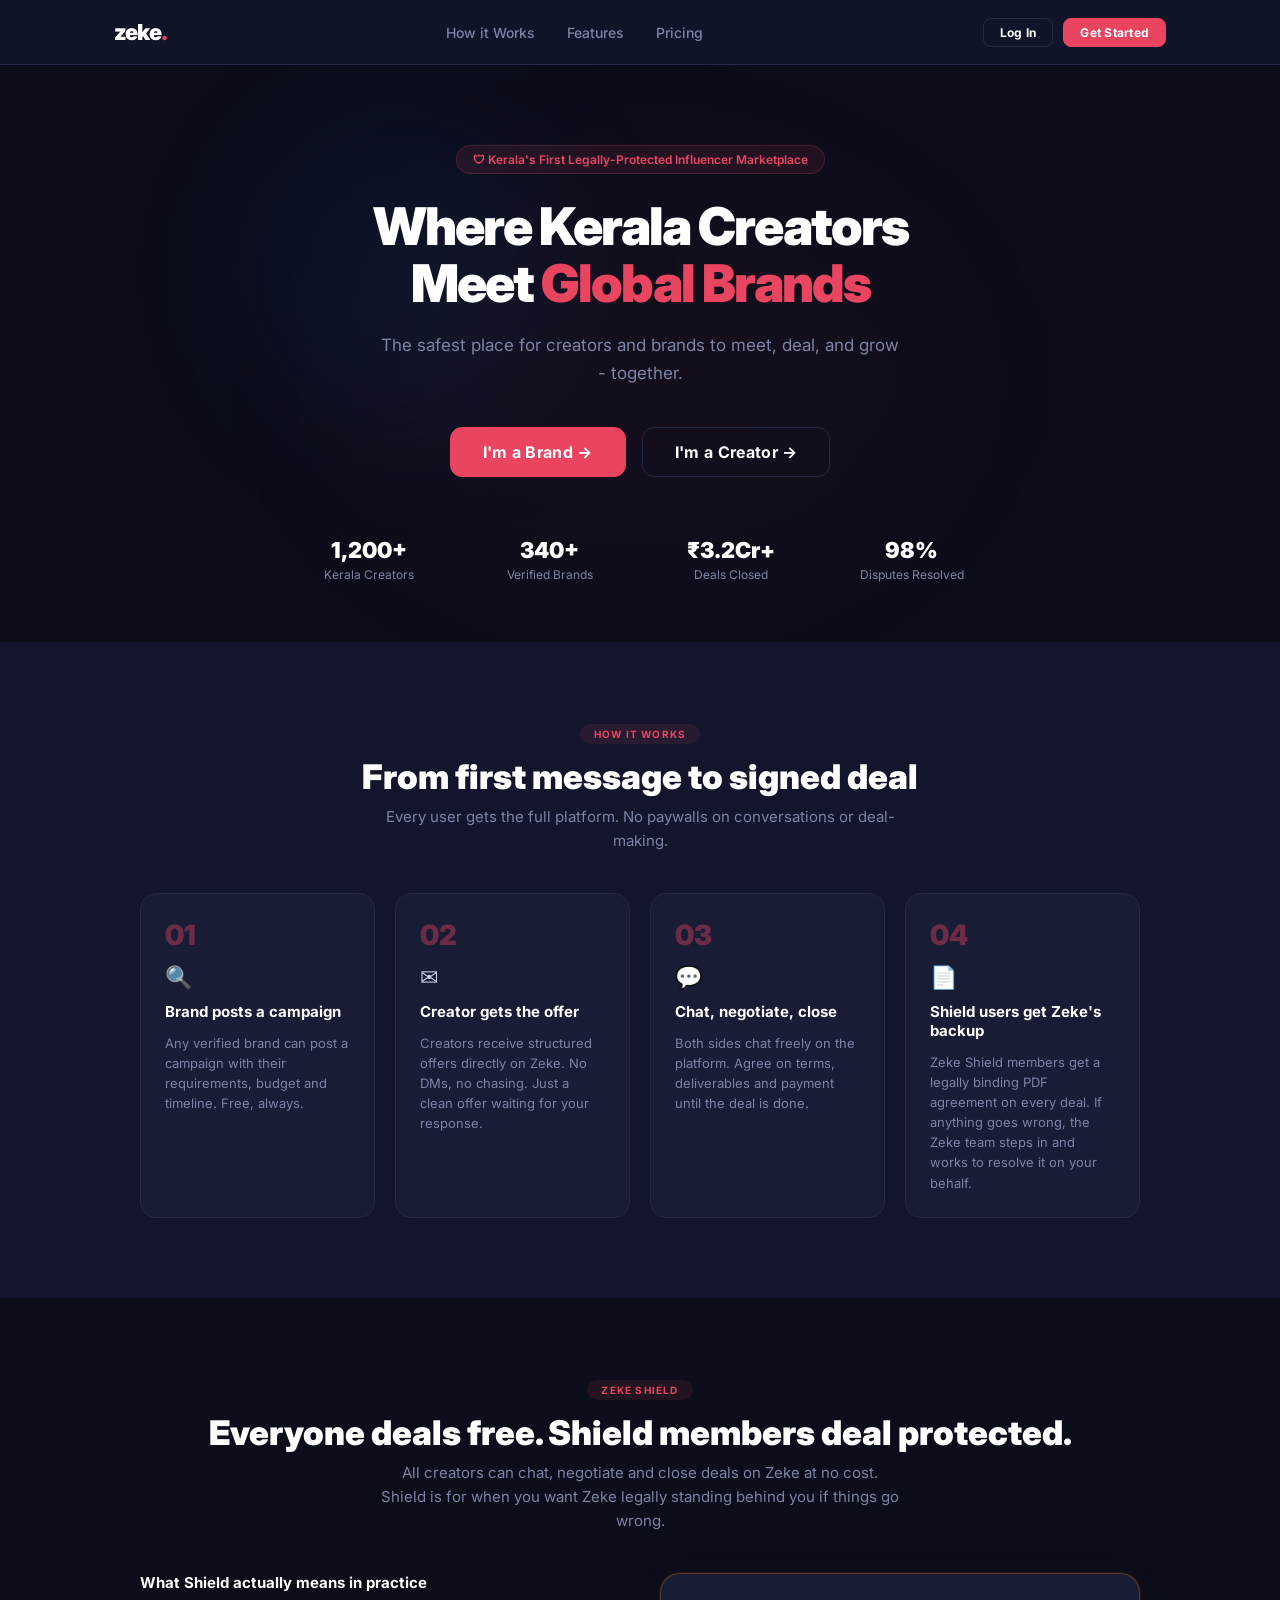
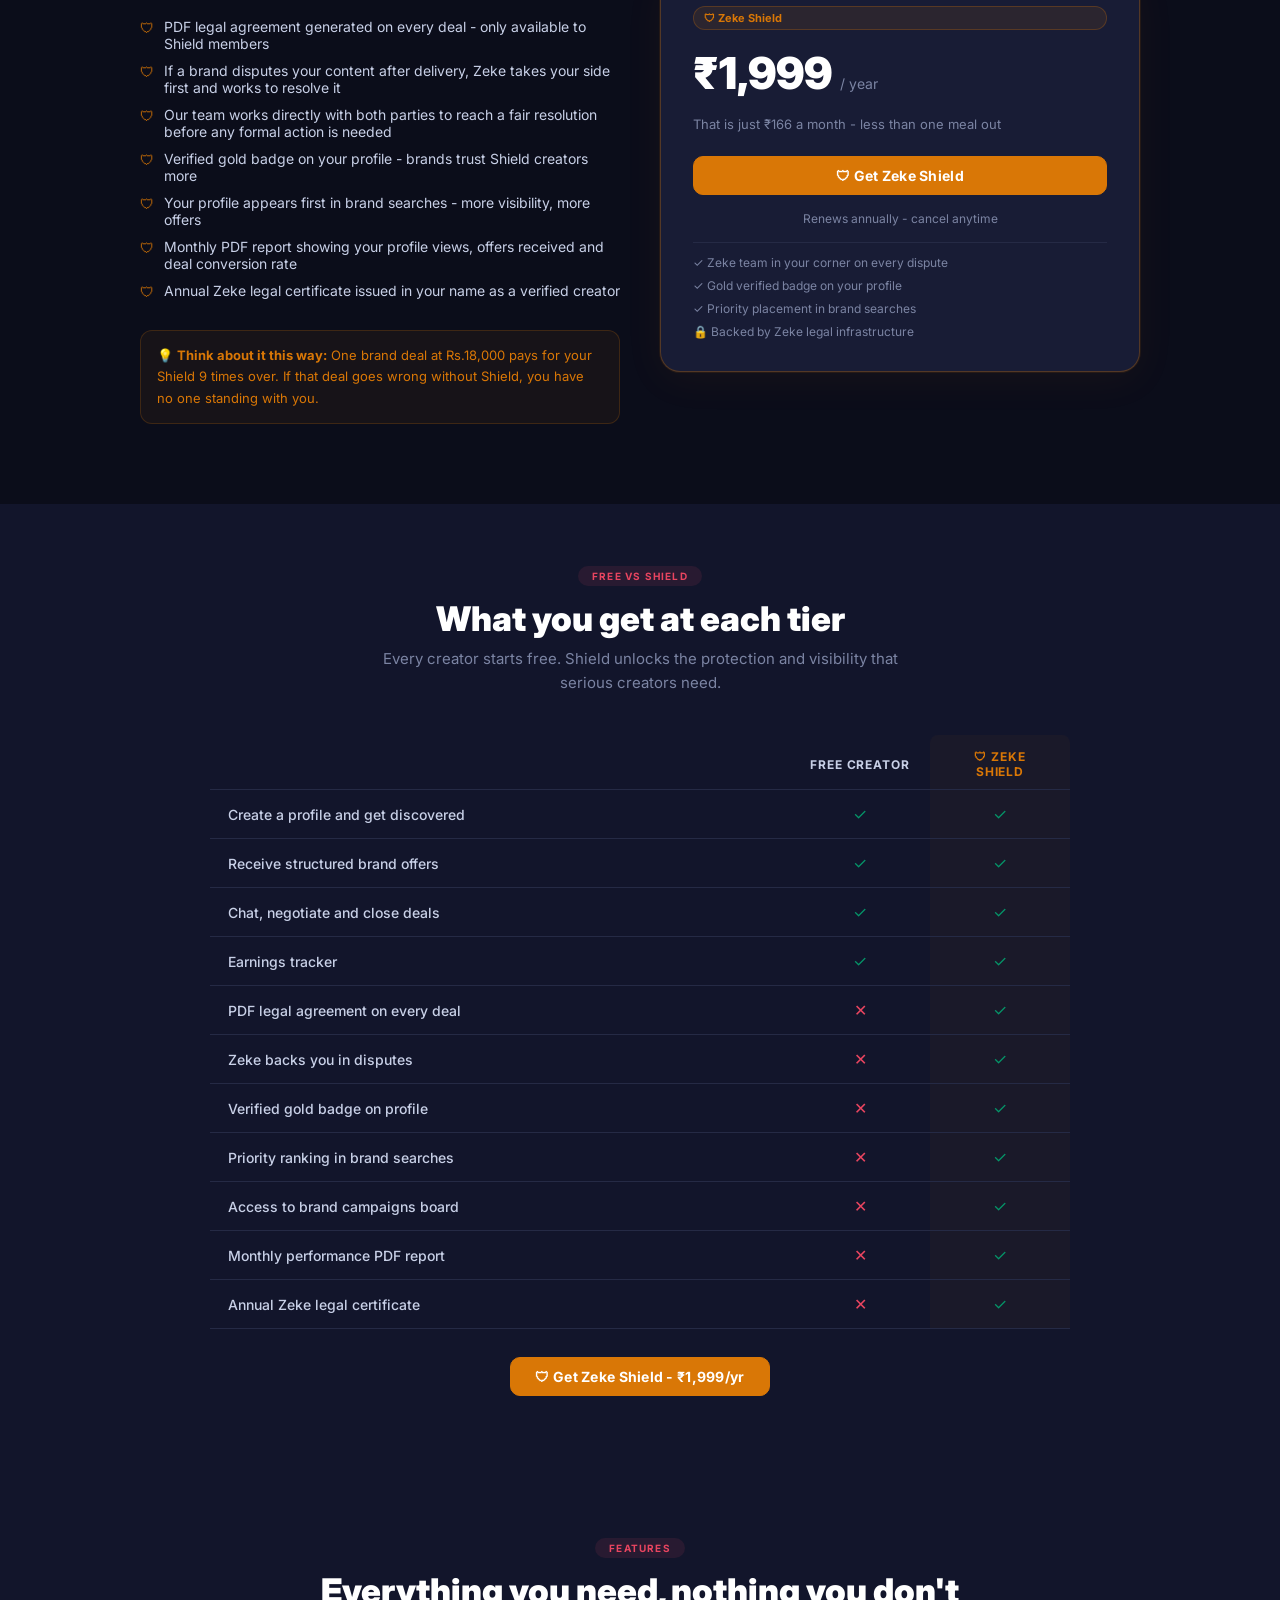
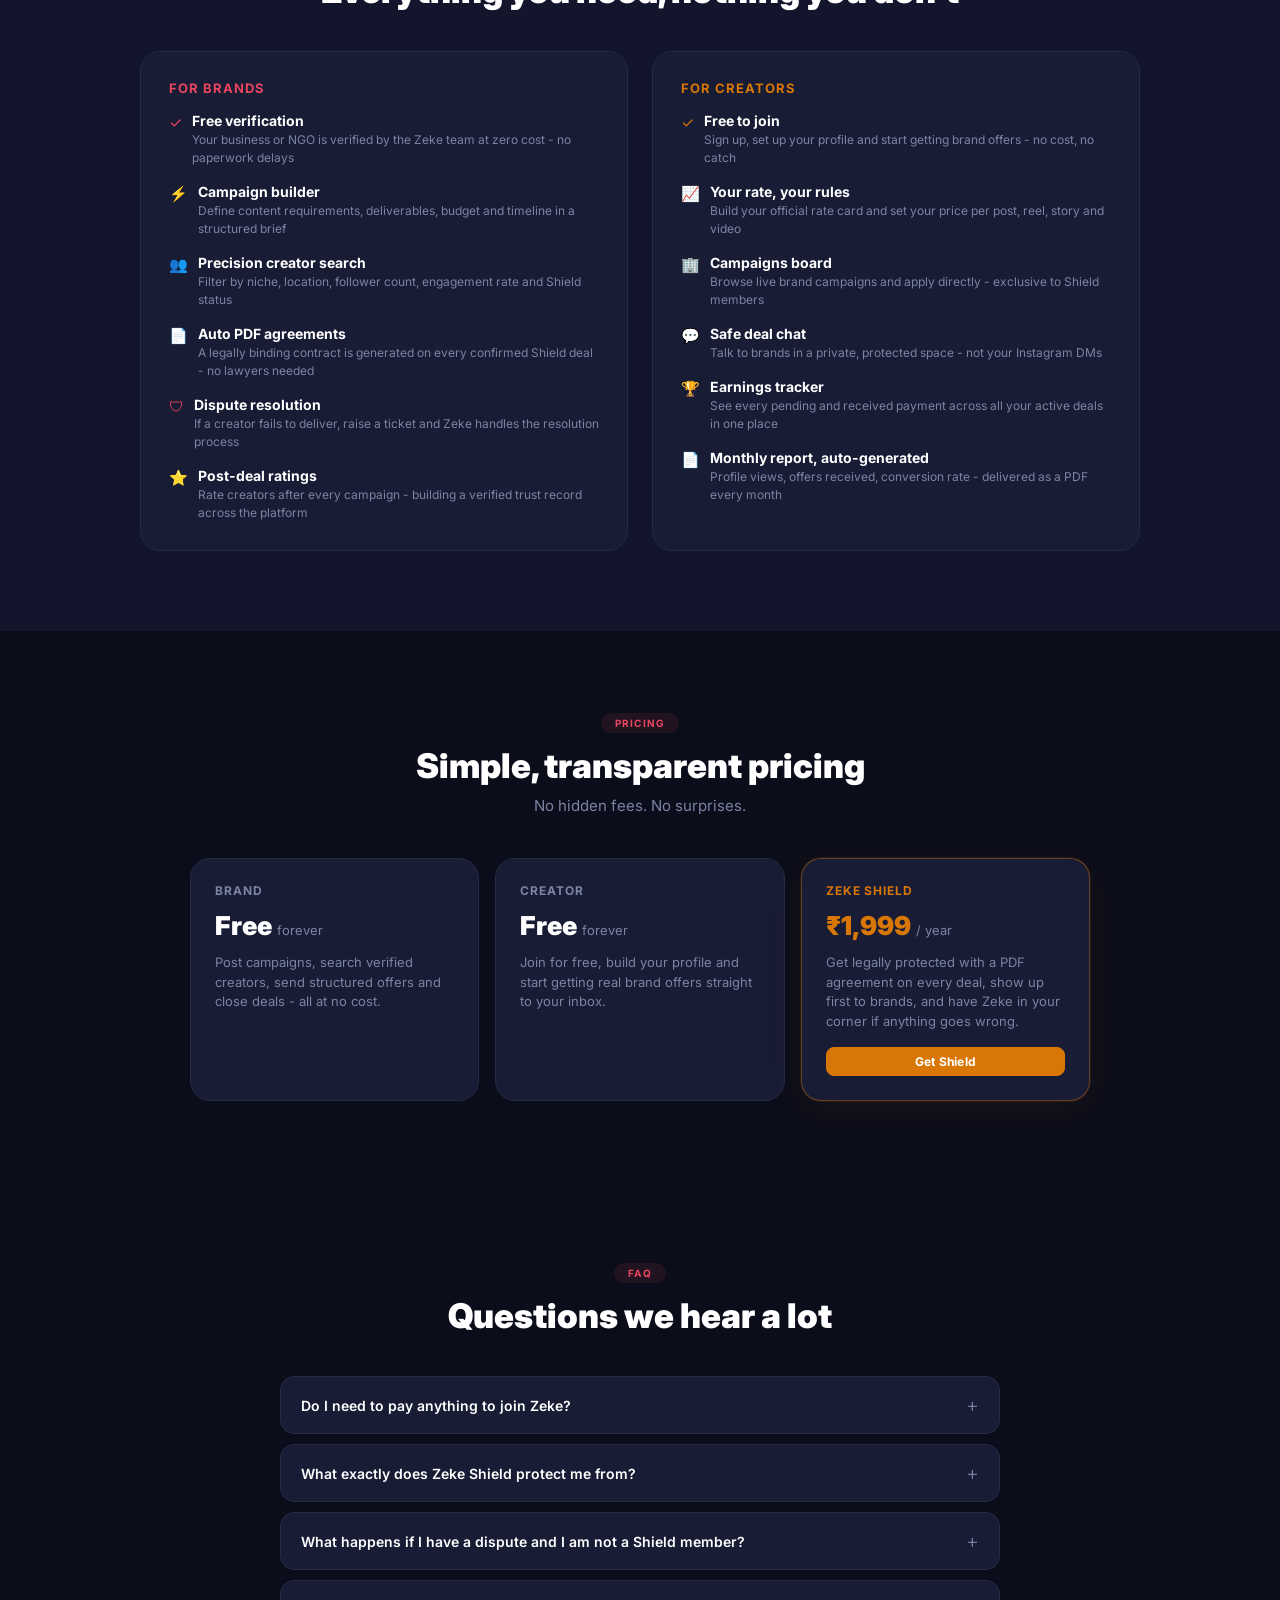
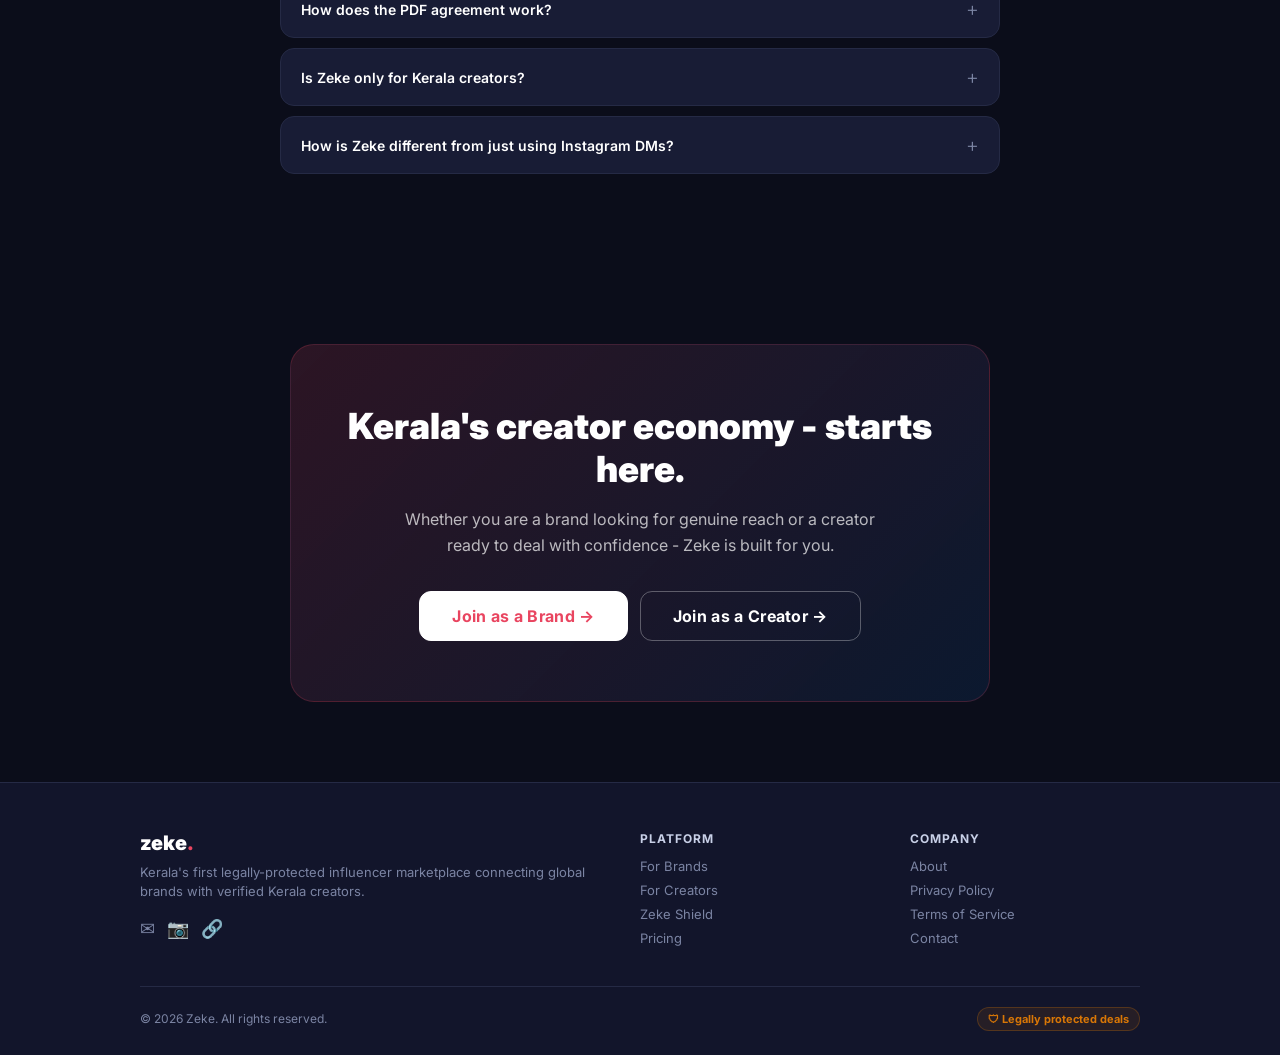
==== commit 94a23da7: "Update index.html" ====
--- a/index.html
+++ b/index.html
@@ -13,9 +13,8 @@
   --accent:#E94560;--gold:#D97706;--zgreen:#059669;--zblue:#0F3460;
   --muted:#7B84A3;--light:#C8D0E7;--white:#FFFFFF;
 }
+html,body{background:#0B0D1A!important}
 body{font-family:'Inter',sans-serif;background:#0B0D1A;color:#C8D0E7;min-height:100vh}
-.page{display:none;background:#0B0D1A}
-.page.active{display:block;background:#0B0D1A}
 a{text-decoration:none;color:inherit}
 button{cursor:pointer;font-family:'Inter',sans-serif;border:none;background:none}
 input,select{font-family:'Inter',sans-serif}
@@ -28,12 +27,13 @@
 #navbar{position:sticky;top:0;z-index:100;background:rgba(18,21,43,0.92);backdrop-filter:blur(12px);border-bottom:1px solid var(--border)}
 .nav-inner{max-width:1100px;margin:0 auto;padding:0 24px;height:64px;display:flex;align-items:center;justify-content:space-between;gap:16px;position:relative}
 .nav-left{display:flex;align-items:center;gap:12px}
+.nav-logo{font-size:22px;font-weight:900;color:#fff;letter-spacing:-1px}
+.nav-logo span{color:#E94560}
 .nav-links{display:flex;align-items:center;gap:4px}
 .nav-links a{font-size:14px;color:#7B84A3;font-weight:500;padding:8px 14px;border-radius:10px;transition:all .15s}
 .nav-links a:hover{color:#fff;background:rgba(255,255,255,.05)}
 .nav-btns{display:flex;align-items:center;gap:10px}
 .nav-hamburger{display:none;color:#C8D0E7;padding:6px;font-size:20px;background:none;border:none;cursor:pointer;line-height:1}
-/* Mobile dropdown */
 .nav-dropdown{display:none;position:absolute;top:64px;left:0;right:0;background:#12152B;border-bottom:1px solid var(--border);padding:12px 16px;flex-direction:column;gap:4px;z-index:200}
 .nav-dropdown.open{display:flex}
 .nav-dropdown a{font-size:15px;color:#C8D0E7;font-weight:500;padding:12px 16px;border-radius:10px;display:block;transition:all .15s}
@@ -81,7 +81,12 @@
 .input-icon{position:absolute;left:12px;bottom:11px;color:#7B84A3;pointer-events:none}
 .input-eye{position:absolute;right:12px;bottom:10px;color:#7B84A3;background:none;border:none;cursor:pointer;padding:2px}
 select.input-field{padding-left:16px;appearance:none}
+html{background:#0B0D1A;overflow-y:scroll}
+html,body{height:100%}
 /* ── LAYOUT ── */
+.page{display:none;background:#0B0D1A;min-height:100vh}
+.page.active{display:block;background:#0B0D1A;min-height:100vh}
+*{-webkit-tap-highlight-color:transparent}
 /* ── SIDEBAR LAYOUT ── */
 .dash-layout{display:flex;min-height:calc(100vh - 64px)}
 .sidebar{width:224px;background:#12152B;border-right:1px solid var(--border);padding:24px 16px;display:flex;flex-direction:column;gap:4px;flex-shrink:0}
@@ -144,17 +149,17 @@
 /* ── LANDING ── */
 #landing-page .hero{text-align:center;padding:80px 24px 60px;position:relative;overflow:hidden;background:#0B0D1A}
 #landing-page{background:#0B0D1A}
-.hero-glow-1{position:absolute;top:20%;left:50%;transform:translateX(-50%);width:600px;height:400px;border-radius:50%;background:rgba(233,69,96,.06);filter:blur(80px);pointer-events:none}
-.hero-glow-2{position:absolute;top:10%;left:20%;width:300px;height:300px;border-radius:50%;background:rgba(15,52,96,.3);filter:blur(60px);pointer-events:none}
-.hero-tag{display:inline-flex;align-items:center;gap:6px;background:rgba(233,69,96,.1);border:1px solid rgba(233,69,96,.2);border-radius:20px;padding:6px 16px;font-size:12px;font-weight:600;color:var(--accent);margin-bottom:24px}
-.hero-h1{font-size:52px;font-weight:900;color:#fff;line-height:1.1;letter-spacing:-2px;margin-bottom:20px;max-width:700px;margin-left:auto;margin-right:auto}
+.hero-tag{display:inline-flex;align-items:center;gap:6px;background:rgba(233,69,96,.1);border:1px solid rgba(233,69,96,.2);border-radius:20px;padding:6px 16px;font-size:12px;font-weight:600;color:var(--accent);margin-bottom:24px;position:relative;z-index:2}
+.hero-h1{font-size:52px;font-weight:900;color:#fff;line-height:1.1;letter-spacing:-2px;margin-bottom:20px;max-width:700px;margin-left:auto;margin-right:auto;position:relative;z-index:2}
 .hero-h1 span{color:var(--accent)}
-.hero-sub{font-size:17px;color:#7B84A3;max-width:520px;margin:0 auto 40px;line-height:1.6}
-.hero-btns{display:flex;align-items:center;justify-content:center;gap:16px;flex-wrap:wrap;margin-bottom:60px}
-.hero-stats{display:grid;grid-template-columns:repeat(4,1fr);gap:24px;max-width:700px;margin:0 auto}
+.hero-sub{font-size:17px;color:#7B84A3;max-width:520px;margin:0 auto 40px;line-height:1.6;position:relative;z-index:2}
+.hero-btns{display:flex;align-items:center;justify-content:center;gap:16px;flex-wrap:wrap;margin-bottom:60px;position:relative;z-index:2}
+.hero-stats{display:grid;grid-template-columns:repeat(4,1fr);gap:24px;max-width:700px;margin:0 auto;position:relative;z-index:2}
 .hero-stat{display:flex;flex-direction:column;gap:4px;align-items:center}
 .hero-stat-val{font-size:22px;font-weight:900;color:#fff}
 .hero-stat-label{font-size:12px;color:#7B84A3}
+.hero-glow-1{position:absolute;top:20%;left:50%;transform:translateX(-50%);width:600px;height:400px;border-radius:50%;background:rgba(233,69,96,.04);filter:blur(80px);pointer-events:none;z-index:1}
+.hero-glow-2{position:absolute;top:10%;left:20%;width:300px;height:300px;border-radius:50%;background:rgba(15,52,96,.2);filter:blur(60px);pointer-events:none;z-index:1}
 /* ── HOW IT WORKS ── */
 .hiw{background:#12152B;padding:80px 24px}
 .hiw-inner{max-width:1000px;margin:0 auto}
@@ -192,7 +197,18 @@
 .compare-table th:nth-child(3),.compare-table td:nth-child(3){text-align:center;width:140px;background:rgba(217,119,6,.04)}
 .compare-table thead th:nth-child(3){border-radius:8px 8px 0 0}
 .compare-shield-badge{display:inline-flex;align-items:center;gap:5px}
-/* ── FEATURES ── */
+/* ── FAQ ── */
+.faq-sec{padding:80px 24px;background:#0B0D1A}
+.faq-inner{max-width:720px;margin:0 auto}
+.faq-item{background:#181C35;border:1px solid var(--border);border-radius:14px;overflow:hidden;margin-bottom:10px;cursor:pointer}
+.faq-item:hover{border-color:rgba(233,69,96,.3)}
+.faq-item.open{border-color:rgba(233,69,96,.4)}
+.faq-q{display:flex;align-items:center;justify-content:space-between;padding:18px 20px;font-size:14px;font-weight:600;color:#fff;gap:16px}
+.faq-ic{font-size:20px;color:#7B84A3;flex-shrink:0;transition:transform .2s;line-height:1;font-weight:300}
+.faq-item.open .faq-ic{transform:rotate(45deg);color:#E94560}
+.faq-a{display:none;padding:0 20px 18px;font-size:13.5px;color:#7B84A3;line-height:1.75}
+.faq-a.open{display:block}
+/* ── ANIMATED BG ── */
 .features-sec{padding:80px 24px;background:#12152B}
 .features-inner{max-width:1000px;margin:0 auto}
 .features-grid{display:grid;grid-template-columns:1fr 1fr;gap:24px;margin-top:40px}
@@ -272,10 +288,7 @@
 .action-val{font-size:14px;font-weight:700;color:#fff}
 .action-label{font-size:11px;color:#7B84A3}
 /* ── MOBILE ── */
-.nav-logo{font-size:22px;font-weight:900;color:#fff;letter-spacing:-1px}
-.nav-logo span{color:#E94560}
 @media(max-width:768px){
-  /* Layout */
   *{-webkit-text-size-adjust:100%}
   .stats-grid{grid-template-columns:1fr 1fr}
   .hiw-grid{grid-template-columns:1fr 1fr}
@@ -283,40 +296,38 @@
   .pricing-grid{grid-template-columns:1fr}
   .shield-grid{grid-template-columns:1fr}
   .creator-grid{grid-template-columns:1fr}
-  .hero-h1{font-size:32px;letter-spacing:-1px}
+  .hero-h1{font-size:28px;letter-spacing:-1px}
   .hero-sub{font-size:15px}
   .hero-stats{grid-template-columns:1fr 1fr;gap:8px}
-  .action-cards{grid-template-columns:1fr}
-  .footer-top{grid-template-columns:1fr}
-  /* Nav */
-  .nav-links{display:none}
-  .nav-btns .btn{display:none}
-  .nav-hamburger{display:block}
-  /* Dash */
+  .hero-btns{flex-direction:column;align-items:stretch;gap:10px}
+  .btn-lg{padding:14px 24px;font-size:15px}
   .sidebar{display:none}
   .dash-layout{flex-direction:column}
   .dash-main{width:100%}
   .dash-content{padding:16px}
-  .stats-grid{grid-template-columns:1fr 1fr}
   .topbar{padding:10px 16px}
   .topbar-search input{width:160px}
-  /* Sections */
-  .hiw-inner,.shield-inner,.features-inner,.pricing-inner{padding:0 16px}
-  .hero-btns{flex-direction:column;align-items:stretch;gap:10px}
-  .btn-lg{padding:14px 24px;font-size:15px}
+  .nav-links{display:none}
+  .nav-btns .btn{display:none}
+  .nav-hamburger{display:block}
+  .footer-top{grid-template-columns:1fr}
+  .action-cards{grid-template-columns:1fr}
   .cta-inner{padding:40px 20px}
   .cta-btns{flex-direction:column;align-items:stretch;gap:10px}
   .shield-grid{gap:24px}
-  .section-title{font-size:26px}
+  .compare-table th,.compare-table td{padding:10px 12px;font-size:13px}
+
 }
 @media(max-width:480px){
-  .stats-grid{grid-template-columns:1fr 1fr}
-  .hiw-grid{grid-template-columns:1fr}
-  .hero-h1{font-size:28px}
-  .hero-stat-val{font-size:18px}
-  .sec-title{font-size:24px}
+.pricing-grid{grid-template-columns:1fr}
+.stats-grid{grid-template-columns:1fr 1fr}
+.hiw-grid{grid-template-columns:1fr}
+.hero-h1{font-size:26px}
+.hero-stat-val{font-size:18px}
+.sec-title{font-size:24px}
 }
 </style>
+
 </head>
 <body>
 
@@ -338,7 +349,6 @@
       <button class="nav-hamburger" onclick="toggleMobileMenu()">&#9776;</button>
     </div>
   </div>
-  <!-- Mobile Dropdown -->
   <div class="nav-dropdown" id="nav-dropdown">
     <a href="#how-it-works" onclick="closeMobileMenu()">How it Works</a>
     <a href="#features" onclick="closeMobileMenu()">Features</a>
@@ -362,7 +372,7 @@
     <div class="hero-glow-2"></div>
     <div class="hero-tag">&#128737; Kerala&apos;s First Legally-Protected Influencer Marketplace</div>
     <h1 class="hero-h1">Where Kerala Creators<br>Meet <span>Global Brands</span></h1>
-    <p class="hero-sub">Zeke connects verified Kerala creators with global brands - every deal backed by a legal PDF agreement. No escrow. No middlemen.</p>
+    <p class="hero-sub">The safest place for creators and brands to meet, deal, and grow - together.</p>
     <div class="hero-btns">
       <button class="btn btn-primary btn-lg" onclick="showPage('register')">I&apos;m a Brand &#8594;</button>
       <button class="btn btn-outline btn-lg" onclick="showRegister('influencer')">I&apos;m a Creator &#8594;</button>
@@ -381,15 +391,15 @@
     <div class="hiw-inner">
       <div class="sec-header">
         <div class="section-chip">How It Works</div>
-        <h2 class="sec-title">Four steps to a signed deal</h2>
-        <p class="sec-sub">From discovery to legal agreement - everything happens on Zeke.</p>
-      </div>
-<div class="hiw-grid">
-  <div class="hiw-card"><div class="hiw-num">01</div><div class="hiw-icon">&#128269;</div><div class="hiw-title">Brand posts a campaign</div><div class="hiw-desc">Any verified brand can post a campaign with their requirements, budget and timeline. Free, always.</div></div>
-  <div class="hiw-card"><div class="hiw-num">02</div><div class="hiw-icon">&#9993;</div><div class="hiw-title">Creator gets the offer</div><div class="hiw-desc">Creators receive structured offers directly on Zeke. No DMs, no chasing. Just a clean offer waiting for your response.</div></div>
-  <div class="hiw-card"><div class="hiw-num">03</div><div class="hiw-icon">&#128172;</div><div class="hiw-title">Chat, negotiate, close</div><div class="hiw-desc">Both sides chat freely on the platform. Agree on terms, deliverables and payment until the deal is done.</div></div>
-  <div class="hiw-card"><div class="hiw-num">04</div><div class="hiw-icon">&#128196;</div><div class="hiw-title">Shield users get Zeke's backup</div><div class="hiw-desc">Zeke Shield members get a legally binding PDF agreement on every deal. If anything goes wrong, the Zeke team steps in and works to resolve it on your behalf.</div></div>
-</div>
+        <h2 class="sec-title">From first message to signed deal</h2>
+        <p class="sec-sub">Every user gets the full platform. No paywalls on conversations or deal-making.</p>
+      </div>
+      <div class="hiw-grid">
+        <div class="hiw-card"><div class="hiw-num">01</div><div class="hiw-icon">&#128269;</div><div class="hiw-title">Brand posts a campaign</div><div class="hiw-desc">Any verified brand can post a campaign with their requirements, budget and timeline. Free, always.</div></div>
+        <div class="hiw-card"><div class="hiw-num">02</div><div class="hiw-icon">&#9993;</div><div class="hiw-title">Creator gets the offer</div><div class="hiw-desc">Creators receive structured offers directly on Zeke. No DMs, no chasing. Just a clean offer waiting for your response.</div></div>
+        <div class="hiw-card"><div class="hiw-num">03</div><div class="hiw-icon">&#128172;</div><div class="hiw-title">Chat, negotiate, close</div><div class="hiw-desc">Both sides chat freely on the platform. Agree on terms, deliverables and payment until the deal is done.</div></div>
+        <div class="hiw-card"><div class="hiw-num">04</div><div class="hiw-icon">&#128196;</div><div class="hiw-title">Shield users get Zeke's backup</div><div class="hiw-desc">Zeke Shield members get a legally binding PDF agreement on every deal. If anything goes wrong, the Zeke team steps in and works to resolve it on your behalf.</div></div>
+      </div>
     </div>
   </section>
 
@@ -399,8 +409,8 @@
     <div class="shield-inner">
       <div class="sec-header">
         <div class="section-chip">Zeke Shield</div>
-        <h2 class="sec-title">Your work deserves protection</h2>
-        <p class="sec-sub">One annual badge that keeps your deals, money, and reputation safe - so you can focus on creating.</p>
+        <h2 class="sec-title">Everyone deals free. Shield members deal protected.</h2>
+        <p class="sec-sub">All creators can chat, negotiate and close deals on Zeke at no cost. Shield is for when you want Zeke legally standing behind you if things go wrong.</p>
       </div>
       <div class="shield-grid">
         <div class="shield-perks">
@@ -419,10 +429,15 @@
         <div class="shield-card">
           <div class="shield-badge">&#128737; Zeke Shield</div>
           <div class="shield-price"><span class="shield-price-big">&#8377;1,999</span><span class="shield-price-period">&nbsp;/ year</span></div>
-          <p style="font-size:13px;color:#7B84A3">That is just &#8377;166 a month for full legal protection</p>
+          <p style="font-size:13px;color:#7B84A3">That is just &#8377;166 a month - less than one meal out</p>
           <button class="btn btn-gold btn-md btn-full" onclick="showRegister('influencer')" style="margin-top:8px">&#128737; Get Zeke Shield</button>
           <p style="font-size:12px;color:#7B84A3;text-align:center">Renews annually - cancel anytime</p>
-          <div style="border-top:1px solid var(--border);padding-top:12px;display:flex;align-items:center;justify-content:center;gap:6px;font-size:12px;color:#7B84A3">&#128274; Secured by Zeke legal infrastructure</div>
+          <div style="border-top:1px solid var(--border);padding-top:12px;display:flex;flex-direction:column;gap:8px">
+            <div style="display:flex;align-items:center;gap:8px;font-size:12px;color:#7B84A3">&#10003; Zeke team in your corner on every dispute</div>
+            <div style="display:flex;align-items:center;gap:8px;font-size:12px;color:#7B84A3">&#10003; Gold verified badge on your profile</div>
+            <div style="display:flex;align-items:center;gap:8px;font-size:12px;color:#7B84A3">&#10003; Priority placement in brand searches</div>
+            <div style="display:flex;align-items:center;gap:8px;font-size:12px;color:#7B84A3">&#128274; Backed by Zeke legal infrastructure</div>
+          </div>
         </div>
       </div>
     </div>
@@ -446,65 +461,21 @@
           </tr>
         </thead>
         <tbody>
-          <tr>
-            <td class="compare-feature">Create a profile &amp; get discovered</td>
-            <td class="compare-yes">&#10003;</td>
-            <td class="compare-yes">&#10003;</td>
-          </tr>
-          <tr>
-            <td class="compare-feature">Receive structured brand offers</td>
-            <td class="compare-yes">&#10003;</td>
-            <td class="compare-yes">&#10003;</td>
-          </tr>
-          <tr>
-            <td class="compare-feature">Earnings tracker</td>
-            <td class="compare-yes">&#10003;</td>
-            <td class="compare-yes">&#10003;</td>
-          </tr>
-          <tr>
-            <td class="compare-feature">Open deal chat with brands</td>
-            <td class="compare-no">&#10005;</td>
-            <td class="compare-yes">&#10003;</td>
-          </tr>
-          <tr>
-            <td class="compare-feature">PDF legal agreement on every deal</td>
-            <td class="compare-no">&#10005;</td>
-            <td class="compare-yes">&#10003;</td>
-          </tr>
-          <tr>
-            <td class="compare-feature">Zeke backs you in disputes</td>
-            <td class="compare-no">&#10005;</td>
-            <td class="compare-yes">&#10003;</td>
-          </tr>
-          <tr>
-            <td class="compare-feature">Verified gold badge on profile</td>
-            <td class="compare-no">&#10005;</td>
-            <td class="compare-yes">&#10003;</td>
-          </tr>
-          <tr>
-            <td class="compare-feature">Priority ranking in brand searches</td>
-            <td class="compare-no">&#10005;</td>
-            <td class="compare-yes">&#10003;</td>
-          </tr>
-          <tr>
-            <td class="compare-feature">Access to brand campaigns board</td>
-            <td class="compare-no">&#10005;</td>
-            <td class="compare-yes">&#10003;</td>
-          </tr>
-          <tr>
-            <td class="compare-feature">Monthly performance PDF report</td>
-            <td class="compare-no">&#10005;</td>
-            <td class="compare-yes">&#10003;</td>
-          </tr>
-          <tr>
-            <td class="compare-feature">Annual Zeke legal certificate</td>
-            <td class="compare-no">&#10005;</td>
-            <td class="compare-yes">&#10003;</td>
-          </tr>
+          <tr><td class="compare-feature">Create a profile and get discovered</td><td class="compare-yes">&#10003;</td><td class="compare-yes">&#10003;</td></tr>
+          <tr><td class="compare-feature">Receive structured brand offers</td><td class="compare-yes">&#10003;</td><td class="compare-yes">&#10003;</td></tr>
+          <tr><td class="compare-feature">Chat, negotiate and close deals</td><td class="compare-yes">&#10003;</td><td class="compare-yes">&#10003;</td></tr>
+          <tr><td class="compare-feature">Earnings tracker</td><td class="compare-yes">&#10003;</td><td class="compare-yes">&#10003;</td></tr>
+          <tr><td class="compare-feature">PDF legal agreement on every deal</td><td class="compare-no">&#10005;</td><td class="compare-yes">&#10003;</td></tr>
+          <tr><td class="compare-feature">Zeke backs you in disputes</td><td class="compare-no">&#10005;</td><td class="compare-yes">&#10003;</td></tr>
+          <tr><td class="compare-feature">Verified gold badge on profile</td><td class="compare-no">&#10005;</td><td class="compare-yes">&#10003;</td></tr>
+          <tr><td class="compare-feature">Priority ranking in brand searches</td><td class="compare-no">&#10005;</td><td class="compare-yes">&#10003;</td></tr>
+          <tr><td class="compare-feature">Access to brand campaigns board</td><td class="compare-no">&#10005;</td><td class="compare-yes">&#10003;</td></tr>
+          <tr><td class="compare-feature">Monthly performance PDF report</td><td class="compare-no">&#10005;</td><td class="compare-yes">&#10003;</td></tr>
+          <tr><td class="compare-feature">Annual Zeke legal certificate</td><td class="compare-no">&#10005;</td><td class="compare-yes">&#10003;</td></tr>
         </tbody>
       </table>
       <div style="margin-top:28px;text-align:center">
-        <button class="btn btn-gold btn-md" onclick="showRegister('influencer')">&#128737; Get Zeke Shield &mdash; &#8377;1,999/yr</button>
+        <button class="btn btn-gold btn-md" onclick="showRegister('influencer')">&#128737; Get Zeke Shield - &#8377;1,999/yr</button>
       </div>
     </div>
   </section>
@@ -551,7 +522,7 @@
         <div class="pricing-card">
           <div class="pricing-label">Brand</div>
           <div class="pricing-price">Free <span>forever</span></div>
-          <div class="pricing-desc">Post campaigns, search verified creators, send structured offers and sign legal agreements - all at no cost.</div>
+          <div class="pricing-desc">Post campaigns, search verified creators, send structured offers and close deals - all at no cost.</div>
         </div>
         <div class="pricing-card">
           <div class="pricing-label">Creator</div>
@@ -561,9 +532,44 @@
         <div class="pricing-card featured">
           <div class="pricing-label" style="color:#D97706">Zeke Shield</div>
           <div class="pricing-price" style="color:#D97706">&#8377;1,999 <span>/ year</span></div>
-          <div class="pricing-desc">Get legally protected, show up first to brands, and unlock every feature Zeke has to offer.</div>
+          <div class="pricing-desc">Get legally protected with a PDF agreement on every deal, show up first to brands, and have Zeke in your corner if anything goes wrong.</div>
           <button class="btn btn-gold btn-sm btn-full" onclick="showRegister('influencer')" style="margin-top:4px">Get Shield</button>
         </div>
+      </div>
+    </div>
+  </section>
+
+  <!-- FAQ -->
+
+  <section class="faq-sec">
+    <div class="faq-inner">
+      <div class="sec-header" style="margin-bottom:40px">
+        <div class="section-chip">FAQ</div>
+        <h2 class="sec-title">Questions we hear a lot</h2>
+      </div>
+      <div class="faq-item" onclick="toggleFaq(this)">
+        <div class="faq-q">Do I need to pay anything to join Zeke? <span class="faq-ic">+</span></div>
+        <div class="faq-a">No. Both creators and brands join completely free. You can chat, negotiate and close deals without paying anything. Zeke Shield is an optional upgrade for creators who want Zeke legally standing behind them if a deal goes wrong.</div>
+      </div>
+      <div class="faq-item" onclick="toggleFaq(this)">
+        <div class="faq-q">What exactly does Zeke Shield protect me from? <span class="faq-ic">+</span></div>
+        <div class="faq-a">Shield means Zeke acts as a witness and mediator on your deals. If a brand does not pay, rejects your content unfairly, or ghosts you after delivery - the Zeke team steps in and works to resolve the dispute on your behalf. Your signed PDF agreement becomes the legal document if things need to go further.</div>
+      </div>
+      <div class="faq-item" onclick="toggleFaq(this)">
+        <div class="faq-q">What happens if I have a dispute and I am not a Shield member? <span class="faq-ic">+</span></div>
+        <div class="faq-a">You still have the Zeke platform as your record of the deal and all communications. However Zeke will not actively intervene on your behalf without Shield. Shield is what gives you Zeke's direct support and legal backing.</div>
+      </div>
+      <div class="faq-item" onclick="toggleFaq(this)">
+        <div class="faq-q">How does the PDF agreement work? <span class="faq-ic">+</span></div>
+        <div class="faq-a">Once a Shield member and a brand agree on a deal inside Zeke, the platform automatically generates a PDF contract with both parties details, the agreed deliverables, payment terms, deadline and content rights. Both sides sign it digitally on the platform.</div>
+      </div>
+      <div class="faq-item" onclick="toggleFaq(this)">
+        <div class="faq-q">Is Zeke only for Kerala creators? <span class="faq-ic">+</span></div>
+        <div class="faq-a">We are starting with Kerala as our first market because it has one of India's most engaged and underserved creator communities. We want to build something deep and trusted here first before expanding.</div>
+      </div>
+      <div class="faq-item" onclick="toggleFaq(this)">
+        <div class="faq-q">How is Zeke different from just using Instagram DMs? <span class="faq-ic">+</span></div>
+        <div class="faq-a">Instagram DMs have no structure, no paper trail and no recourse if you get burned. Zeke gives you a structured offer system, a negotiation chat, and for Shield members a signed PDF agreement with a team that has your back if things go wrong.</div>
       </div>
     </div>
   </section>
@@ -573,7 +579,7 @@
   <section class="cta-banner">
     <div class="cta-inner">
       <h2 class="cta-h2">Kerala's creator economy - starts here.</h2>
-      <p class="cta-sub">Whether you are a brand looking for genuine reach or a creator ready to get paid properly - Zeke is built for you.</p>
+      <p class="cta-sub">Whether you are a brand looking for genuine reach or a creator ready to deal with confidence - Zeke is built for you.</p>
       <div class="cta-btns">
         <button class="btn btn-primary btn-lg" onclick="showPage('register')" style="background:#fff;color:var(--accent);border-color:#fff">Join as a Brand &#8594;</button>
         <button class="btn btn-outline btn-lg" onclick="showRegister('influencer')" style="border-color:rgba(255,255,255,.3);color:#fff">Join as a Creator &#8594;</button>
@@ -771,7 +777,7 @@
         <div><div class="sidebar-name">Arjun Nair</div><div class="sidebar-sub">@arjun.nair</div></div>
       </div>
       <button class="sidebar-nav-btn active-tab" id="inf-tab-overview" onclick="switchInfluencerTab('overview')">&#128202; Overview</button>
-      <button class="sidebar-nav-btn" id="inf-tab-offers" onclick="switchInfluencerTab('offers')">&#128236; Offers <span class="sidebar-count">1</span></button>
+      <button class="sidebar-nav-btn" id="inf-tab-offers" onclick="switchInfluencerTab('offers')">&#128236; Offers <span class="sidebar-count">3</span></button>
       <button class="sidebar-nav-btn" id="inf-tab-deals" onclick="switchInfluencerTab('deals')">&#10003; Active Deals</button>
       <button class="sidebar-nav-btn" id="inf-tab-agreements" onclick="switchInfluencerTab('agreements')">&#128196; Agreements</button>
       <div class="sidebar-footer">
@@ -796,9 +802,9 @@
           <h1 style="font-size:24px;font-weight:900;color:#fff">Hey, Arjun &#128075;</h1>
           <p style="color:#7B84A3;font-size:14px;margin-top:4px;margin-bottom:24px">Lifestyle &amp; Travel &middot; Kochi, Kerala</p>
           <div class="stats-grid" style="margin-bottom:24px">
-            <div class="stat-card"><div style="color:var(--accent);font-size:16px">&#128236;</div><div class="stat-val">1</div><div class="stat-label">New Offers</div></div>
-            <div class="stat-card"><div style="color:var(--zgreen);font-size:16px">&#10003;</div><div class="stat-val">1</div><div class="stat-label">Active Deal</div></div>
-            <div class="stat-card"><div style="color:var(--gold);font-size:16px">&#128200;</div><div class="stat-val">&#8377;18K</div><div class="stat-label">In Pipeline</div></div>
+            <div class="stat-card"><div style="color:var(--accent);font-size:16px">&#128236;</div><div class="stat-val">3</div><div class="stat-label">New Offers</div></div>
+            <div class="stat-card"><div style="color:var(--zgreen);font-size:16px">&#10003;</div><div class="stat-val">23</div><div class="stat-label">Deals Done</div></div>
+            <div class="stat-card"><div style="color:var(--gold);font-size:16px">&#128200;</div><div class="stat-val">&#8377;4.2L</div><div class="stat-label">Total Earned</div></div>
             <div class="stat-card"><div style="color:var(--gold);font-size:16px">&#11088;</div><div class="stat-val">4.9&#11088;</div><div class="stat-label">Rating</div></div>
           </div>
           <div class="card card-md" style="margin-bottom:24px">
@@ -819,7 +825,7 @@
         <div id="inf-offers" class="hidden">
           <div style="display:flex;align-items:center;justify-content:space-between;margin-bottom:16px">
             <h2 style="font-size:20px;font-weight:900;color:#fff">Offers Inbox</h2>
-            <span class="badge badge-accent badge-dot">1 new</span>
+            <span class="badge badge-accent badge-dot">3 new</span>
           </div>
           <div id="inf-offers-list"></div>
         </div>
@@ -828,8 +834,8 @@
           <h2 style="font-size:20px;font-weight:900;color:#fff;margin-bottom:16px">Active Deals</h2>
           <div class="item-card">
             <div class="item-card-header">
-              <div><div style="font-size:14px;font-weight:700;color:#fff">Noon.com</div><div style="font-size:12px;color:#7B84A3">Ramadan Fashion Drop &middot; Instagram Reel &middot; Due Apr 25</div></div>
-              <div style="font-size:14px;font-weight:900;color:var(--zgreen)">&#8377;18,000</div>
+              <div><div style="font-size:14px;font-weight:700;color:#fff">Malabar Gold</div><div style="font-size:12px;color:#7B84A3">Instagram Reel &middot; Due Apr 20</div></div>
+              <div style="font-size:14px;font-weight:900;color:var(--zgreen)">&#8377;25,000</div>
             </div>
             <div style="display:flex;align-items:center;gap:10px">
               <div class="progress-bar"><div class="progress-fill" style="width:60%"></div></div>
@@ -861,9 +867,9 @@
         <div><div class="sidebar-name">Noon.com</div><div class="sidebar-sub">Business &middot; Dubai</div></div>
       </div>
       <button class="sidebar-nav-btn active-tab" id="brand-tab-overview" onclick="switchBrandTab('overview')">&#128202; Overview</button>
-      <button class="sidebar-nav-btn" id="brand-tab-campaigns" onclick="switchBrandTab('campaigns')">&#128227; Campaigns <span class="sidebar-count">1</span></button>
+      <button class="sidebar-nav-btn" id="brand-tab-campaigns" onclick="switchBrandTab('campaigns')">&#128227; Campaigns <span class="sidebar-count">2</span></button>
       <button class="sidebar-nav-btn" id="brand-tab-discover" onclick="switchBrandTab('discover')">&#128269; Discover Creators</button>
-      <button class="sidebar-nav-btn" id="brand-tab-deals" onclick="switchBrandTab('deals')">&#128196; Active Deals <span class="sidebar-count">1</span></button>
+      <button class="sidebar-nav-btn" id="brand-tab-deals" onclick="switchBrandTab('deals')">&#128196; Active Deals <span class="sidebar-count">2</span></button>
       <div class="sidebar-footer">
         <button class="sidebar-nav-btn">&#9881; Settings</button>
         <button class="sidebar-nav-btn" onclick="showPage('landing')" style="color:var(--accent)">&#10006; Sign Out</button>
@@ -886,10 +892,10 @@
           <h1 style="font-size:24px;font-weight:900;color:#fff">Welcome, Noon.com &#128075;</h1>
           <p style="color:#7B84A3;font-size:14px;margin-top:4px;margin-bottom:24px">Dubai, UAE &middot; Business</p>
           <div class="stats-grid" style="margin-bottom:24px">
-            <div class="stat-card"><div style="color:var(--accent);font-size:16px">&#128227;</div><div class="stat-val">1</div><div class="stat-label">Active Campaign</div></div>
-            <div class="stat-card"><div style="color:var(--zgreen);font-size:16px">&#10003;</div><div class="stat-val">1</div><div class="stat-label">Active Deal</div></div>
-            <div class="stat-card"><div style="color:var(--gold);font-size:16px">&#128200;</div><div class="stat-val">&#8377;18K</div><div class="stat-label">Deal Value</div></div>
-            <div class="stat-card"><div style="color:var(--gold);font-size:16px">&#11088;</div><div class="stat-val">4.9&#11088;</div><div class="stat-label">Creator Rating</div></div>
+            <div class="stat-card"><div style="color:var(--accent);font-size:16px">&#128227;</div><div class="stat-val">8</div><div class="stat-label">Active Campaigns</div></div>
+            <div class="stat-card"><div style="color:var(--zgreen);font-size:16px">&#10003;</div><div class="stat-val">3</div><div class="stat-label">Active Deals</div></div>
+            <div class="stat-card"><div style="color:var(--gold);font-size:16px">&#128200;</div><div class="stat-val">&#8377;2.1L</div><div class="stat-label">Total Spent</div></div>
+            <div class="stat-card"><div style="color:var(--gold);font-size:16px">&#11088;</div><div class="stat-val">4.8&#11088;</div><div class="stat-label">Avg Rating</div></div>
           </div>
           <div class="section-head">
             <div class="section-title">Active Campaigns</div>
@@ -929,7 +935,7 @@
             <div class="item-card">
               <div class="item-card-header">
                 <div><div style="font-size:14px;font-weight:700;color:#fff">Arjun Nair</div><div style="font-size:12px;color:#7B84A3">Ramadan Fashion Drop &middot; Instagram Reel</div></div>
-                <div style="text-align:right"><div style="font-size:14px;font-weight:900;color:var(--zgreen)">&#8377;18,000</div><div style="font-size:12px;color:#7B84A3">Due Apr 25</div></div>
+                <div style="text-align:right"><div style="font-size:14px;font-weight:900;color:var(--zgreen)">&#8377;18,000</div><div style="font-size:12px;color:#7B84A3">Due Apr 20</div></div>
               </div>
               <span class="badge badge-green">In Progress</span>
               <div class="item-actions">
@@ -937,6 +943,17 @@
                 <button class="btn btn-ghost btn-sm">&#128196; Agreement</button>
               </div>
             </div>
+            <div class="item-card">
+              <div class="item-card-header">
+                <div><div style="font-size:14px;font-weight:700;color:#fff">Sneha Thomas</div><div style="font-size:12px;color:#7B84A3">Ramadan Fashion Drop &middot; Instagram Post</div></div>
+                <div style="text-align:right"><div style="font-size:14px;font-weight:900;color:var(--zgreen)">&#8377;22,000</div><div style="font-size:12px;color:#7B84A3">Due Apr 22</div></div>
+              </div>
+              <span class="badge badge-gold">Agreement Pending</span>
+              <div class="item-actions">
+                <button class="btn btn-outline btn-sm">&#128172; Chat</button>
+                <button class="btn btn-ghost btn-sm">&#128196; Agreement</button>
+              </div>
+            </div>
           </div>
         </div>
       </div>
@@ -954,9 +971,9 @@
         <div><div class="sidebar-name">Admin Panel</div><div class="sidebar-sub">Zeke HQ</div></div>
       </div>
       <button class="sidebar-nav-btn active-tab-admin" id="admin-tab-overview" onclick="switchAdminTab('overview')">&#128202; Overview</button>
-      <button class="sidebar-nav-btn" id="admin-tab-verifications" onclick="switchAdminTab('verifications')">&#128737; Verifications <span class="sidebar-count">1</span></button>
-      <button class="sidebar-nav-btn" id="admin-tab-shield" onclick="switchAdminTab('shield')">&#9889; Shield Requests <span class="sidebar-count">1</span></button>
-      <button class="sidebar-nav-btn" id="admin-tab-disputes" onclick="switchAdminTab('disputes')">&#9888; Disputes <span class="sidebar-count">1</span></button>
+      <button class="sidebar-nav-btn" id="admin-tab-verifications" onclick="switchAdminTab('verifications')">&#128737; Verifications <span class="sidebar-count">14</span></button>
+      <button class="sidebar-nav-btn" id="admin-tab-shield" onclick="switchAdminTab('shield')">&#9889; Shield Requests <span class="sidebar-count">2</span></button>
+      <button class="sidebar-nav-btn" id="admin-tab-disputes" onclick="switchAdminTab('disputes')">&#9888; Disputes <span class="sidebar-count">3</span></button>
       <button class="sidebar-nav-btn" id="admin-tab-deals" onclick="switchAdminTab('deals')">&#128196; All Deals</button>
       <div class="sidebar-footer">
         <button class="sidebar-nav-btn">&#9881; Settings</button>
@@ -977,27 +994,27 @@
         <!-- Overview -->
         <div id="admin-overview">
           <h1 style="font-size:24px;font-weight:900;color:#fff">Admin Overview</h1>
-          <p style="color:#7B84A3;font-size:14px;margin-top:4px;margin-bottom:24px">Platform demo &middot; April 2026</p>
+          <p style="color:#7B84A3;font-size:14px;margin-top:4px;margin-bottom:24px">Platform health &middot; April 2026</p>
           <div class="stats-grid" style="margin-bottom:24px">
-            <div class="stat-card"><div style="color:var(--accent);font-size:16px">&#128101;</div><div class="stat-val">1</div><div class="stat-label">Total Creators</div></div>
-            <div class="stat-card"><div style="color:var(--zblue);font-size:16px">&#127970;</div><div class="stat-val">1</div><div class="stat-label">Total Brands</div></div>
-            <div class="stat-card"><div style="color:var(--gold);font-size:16px">&#128737;</div><div class="stat-val">0</div><div class="stat-label">Shield Members</div></div>
-            <div class="stat-card"><div style="color:var(--zgreen);font-size:16px">&#128200;</div><div class="stat-val">&#8377;18K</div><div class="stat-label">Deal Pipeline</div></div>
+            <div class="stat-card"><div style="color:var(--accent);font-size:16px">&#128101;</div><div class="stat-val">1,243</div><div class="stat-label">Total Creators</div></div>
+            <div class="stat-card"><div style="color:var(--zblue);font-size:16px">&#127970;</div><div class="stat-val">347</div><div class="stat-label">Total Brands</div></div>
+            <div class="stat-card"><div style="color:var(--gold);font-size:16px">&#128737;</div><div class="stat-val">412</div><div class="stat-label">Shield Members</div></div>
+            <div class="stat-card"><div style="color:var(--zgreen);font-size:16px">&#128200;</div><div class="stat-val">&#8377;8.3L</div><div class="stat-label">Monthly Revenue</div></div>
           </div>
           <div class="action-cards" style="margin-bottom:24px">
             <div class="action-card card-glow-gold" onclick="switchAdminTab('verifications')">
               <div class="action-icon" style="background:rgba(217,119,6,.1)">&#128737;</div>
-              <div><div class="action-val">1 Pending</div><div class="action-label">Verifications</div></div>
+              <div><div class="action-val">14 Pending</div><div class="action-label">Verifications</div></div>
               <span style="color:#7B84A3;margin-left:auto">&rarr;</span>
             </div>
             <div class="action-card card-glow-accent" onclick="switchAdminTab('disputes')">
               <div class="action-icon" style="background:rgba(233,69,96,.1)">&#9888;</div>
-              <div><div class="action-val">1 Open</div><div class="action-label">Disputes</div></div>
+              <div><div class="action-val">3 Open</div><div class="action-label">Disputes</div></div>
               <span style="color:#7B84A3;margin-left:auto">&rarr;</span>
             </div>
             <div class="action-card card-glow-green">
               <div class="action-icon" style="background:rgba(5,150,105,.1)">&#128200;</div>
-              <div><div class="action-val">Demo</div><div class="action-label">Platform Active</div></div>
+              <div><div class="action-val">+23%</div><div class="action-label">Monthly Growth</div></div>
             </div>
           </div>
           <div class="section-head">
@@ -1010,7 +1027,7 @@
         <div id="admin-verifications" class="hidden">
           <div style="display:flex;align-items:center;justify-content:space-between;margin-bottom:16px">
             <h2 style="font-size:20px;font-weight:900;color:#fff">Verification Queue</h2>
-            <span class="badge badge-gold">1 pending</span>
+            <span class="badge badge-gold">4 pending</span>
           </div>
           <div style="display:flex;flex-direction:column;gap:12px" id="verif-list"></div>
         </div>
@@ -1018,34 +1035,45 @@
         <div id="admin-shield" class="hidden">
           <div style="display:flex;align-items:center;justify-content:space-between;margin-bottom:8px">
             <h2 style="font-size:20px;font-weight:900;color:#fff">Zeke Shield Requests</h2>
-            <span class="badge badge-gold">1 pending</span>
+            <span class="badge badge-gold">2 pending</span>
           </div>
           <p style="font-size:12px;color:#7B84A3;margin-bottom:16px">Creators who paid &#8377;1,999 and are awaiting Shield badge activation.</p>
           <div style="display:flex;flex-direction:column;gap:12px">
             <div class="item-card" style="flex-direction:row;align-items:center;gap:14px">
-              <div class="creator-avatar">AN</div>
+              <div class="creator-avatar">AK</div>
               <div style="flex:1">
-                <div style="display:flex;align-items:center;gap:8px"><div style="font-size:14px;font-weight:700;color:#fff">Arjun Nair</div><span class="badge badge-green badge-dot">Payment Confirmed</span></div>
-                <div style="font-size:12px;color:#7B84A3">@arjun.nair &middot; 48.2K followers &middot; Lifestyle &amp; Travel</div>
+                <div style="display:flex;align-items:center;gap:8px"><div style="font-size:14px;font-weight:700;color:#fff">Arun Kumar</div><span class="badge badge-green badge-dot">Payment Confirmed</span></div>
+                <div style="font-size:12px;color:#7B84A3">@arun.k &middot; 22K followers &middot; Travel</div>
               </div>
               <div style="display:flex;align-items:center;gap:10px;flex-shrink:0">
                 <span style="font-size:12px;color:#7B84A3">1h ago</span>
                 <button class="btn btn-primary btn-sm">Activate Shield</button>
               </div>
             </div>
+            <div class="item-card" style="flex-direction:row;align-items:center;gap:14px">
+              <div class="creator-avatar">MN</div>
+              <div style="flex:1">
+                <div style="display:flex;align-items:center;gap:8px"><div style="font-size:14px;font-weight:700;color:#fff">Meera Nair</div><span class="badge badge-green badge-dot">Payment Confirmed</span></div>
+                <div style="font-size:12px;color:#7B84A3">@meera.lifestyle &middot; 45K followers &middot; Lifestyle</div>
+              </div>
+              <div style="display:flex;align-items:center;gap:10px;flex-shrink:0">
+                <span style="font-size:12px;color:#7B84A3">4h ago</span>
+                <button class="btn btn-primary btn-sm">Activate Shield</button>
+              </div>
+            </div>
           </div>
         </div>
         <!-- Disputes -->
         <div id="admin-disputes" class="hidden">
           <div style="display:flex;align-items:center;justify-content:space-between;margin-bottom:16px">
             <h2 style="font-size:20px;font-weight:900;color:#fff">Dispute Management</h2>
-            <span class="badge badge-accent">1 open</span>
+            <span class="badge badge-accent">2 open</span>
           </div>
           <div style="display:flex;flex-direction:column;gap:12px">
             <div class="item-card card-glow-accent">
               <div class="item-card-header">
-                <div><div style="font-size:14px;font-weight:700;color:#fff">Arjun Nair vs Noon.com</div><div style="font-size:12px;color:#7B84A3;margin-top:3px">Content not approved after delivery</div></div>
-                <div style="text-align:right"><div style="font-size:14px;font-weight:900;color:var(--accent)">&#8377;18,000</div><div style="font-size:12px;color:#7B84A3">2 days ago</div></div>
+                <div><div style="font-size:14px;font-weight:700;color:#fff">Rahul M vs ShopEasy</div><div style="font-size:12px;color:#7B84A3;margin-top:3px">Late delivery of content</div></div>
+                <div style="text-align:right"><div style="font-size:14px;font-weight:900;color:var(--accent)">&#8377;15,000</div><div style="font-size:12px;color:#7B84A3">3 days ago</div></div>
               </div>
               <span class="badge badge-accent">Open</span>
               <div class="item-actions">
@@ -1054,6 +1082,18 @@
                 <button class="btn-approve" style="margin-left:auto">&#10003; Resolve</button>
               </div>
             </div>
+            <div class="item-card card-glow-accent">
+              <div class="item-card-header">
+                <div><div style="font-size:14px;font-weight:700;color:#fff">Priya K vs FitLife UAE</div><div style="font-size:12px;color:#7B84A3;margin-top:3px">Payment not received</div></div>
+                <div style="text-align:right"><div style="font-size:14px;font-weight:900;color:var(--accent)">&#8377;8,000</div><div style="font-size:12px;color:#7B84A3">1 week ago</div></div>
+              </div>
+              <span class="badge badge-gold">Reviewing</span>
+              <div class="item-actions">
+                <button class="btn btn-outline btn-sm">View Agreement</button>
+                <button class="btn btn-primary btn-sm">Open Chat</button>
+                <button class="btn-approve" style="margin-left:auto">&#10003; Resolve</button>
+              </div>
+            </div>
           </div>
         </div>
         <!-- All Deals -->
@@ -1069,19 +1109,31 @@
 <script>
 // ════════════════════════════════════════ DATA
 var offers = [
-  {id:'1',brand:'Noon.com',logo:'N',campaign:'Ramadan Fashion Drop',budget:'&#8377;18,000',deadline:'3 days',status:'pending',platform:'Instagram Reel'}
+  {id:'1',brand:'Noon.com',logo:'N',campaign:'Ramadan Fashion Drop',budget:'&#8377;18,000',deadline:'3 days',status:'pending',platform:'Instagram Reel'},
+  {id:'2',brand:'Dubai Tourism',logo:'DT',campaign:'Kerala Heritage Series',budget:'&#8377;35,000',deadline:'5 days',status:'negotiating',platform:'YouTube + IG'},
+  {id:'3',brand:'Lulu Hypermarket',logo:'LL',campaign:'Onam 2025 Deals',budget:'&#8377;12,000',deadline:'1 day',status:'expiring',platform:'Instagram Story'}
 ];
 var campaigns = [
-  {id:'1',title:'Ramadan Fashion Drop',niche:'Fashion',budget:'&#8377;80,000',deadline:'Apr 25',applicants:12,status:'active'}
+  {id:'1',title:'Ramadan Fashion Drop',niche:'Fashion',budget:'&#8377;80,000',deadline:'Apr 25',applicants:12,status:'active'},
+  {id:'2',title:'Summer Sale Push',niche:'Lifestyle',budget:'&#8377;45,000',deadline:'May 10',applicants:5,status:'active'},
+  {id:'3',title:'Tech Accessories Launch',niche:'Tech',budget:'&#8377;30,000',deadline:'Apr 18',applicants:8,status:'paused'}
 ];
 var creators = [
-  {id:'1',name:'Arjun Nair',handle:'@arjun.nair',niche:'Lifestyle &amp; Travel',location:'Kochi',followers:'48.2K',rating:'4.9',shielded:true,avatar:'AN'}
+  {id:'1',name:'Arjun Nair',handle:'@arjun.nair',niche:'Lifestyle & Travel',location:'Kochi',followers:'48.2K',rating:'4.9',shielded:true,avatar:'AN'},
+  {id:'2',name:'Sneha Thomas',handle:'@sneha.t',niche:'Food & Cooking',location:'Thrissur',followers:'62.1K',rating:'4.7',shielded:true,avatar:'ST'},
+  {id:'3',name:'Rahul Menon',handle:'@rahul.menon',niche:'Tech & Gadgets',location:'Trivandrum',followers:'31.5K',rating:'4.5',shielded:false,avatar:'RM'},
+  {id:'4',name:'Divya Krishnan',handle:'@divya.k',niche:'Fashion & Beauty',location:'Calicut',followers:'89.3K',rating:'4.8',shielded:true,avatar:'DK'}
 ];
 var verifications = [
-  {id:'1',name:'Arjun Nair',type:'Influencer',niche:'Lifestyle &amp; Travel',location:'Kochi',submitted:'2h ago',status:'pending'}
+  {id:'1',name:'StyleByAsha',type:'Influencer',niche:'Fashion',location:'Kochi',submitted:'2h ago',status:'pending'},
+  {id:'2',name:'FoodieKerala',type:'Influencer',niche:'Food',location:'Thrissur',submitted:'5h ago',status:'pending'},
+  {id:'3',name:'GreenLeaf Organics',type:'Brand',niche:'NGO',location:'Trivandrum',submitted:'1d ago',status:'pending'},
+  {id:'4',name:'TechZone Dubai',type:'Brand',niche:'Tech',location:'Dubai',submitted:'1d ago',status:'review'}
 ];
 var recentDeals = [
-  {id:'1',creator:'Arjun Nair',brand:'Noon.com',amount:'&#8377;18,000',status:'active',platform:'Instagram'}
+  {id:'1',creator:'Arjun Nair',brand:'Noon.com',amount:'&#8377;18,000',status:'active',platform:'Instagram'},
+  {id:'2',creator:'Sneha T',brand:'Lulu',amount:'&#8377;12,000',status:'completed',platform:'YouTube'},
+  {id:'3',creator:'Divya K',brand:'Dubai Tourism',amount:'&#8377;35,000',status:'agreement',platform:'Instagram'}
 ];
 
 // ════════════════════════════════════════ ROUTING
@@ -1089,16 +1141,20 @@
 var currentRole = 'influencer';
 
 function showPage(page) {
+  document.body.style.background = '#0B0D1A';
+  document.documentElement.style.background = '#0B0D1A';
   var pages = ['landing','login','register','influencer','brand','admin'];
+  var target = document.getElementById(page + '-page');
+  if (target) target.classList.add('active');
   for (var i = 0; i < pages.length; i++) {
-    var el = document.getElementById(pages[i] + '-page');
-    if (el) el.classList.remove('active');
+    if (pages[i] !== page) {
+      var el = document.getElementById(pages[i] + '-page');
+      if (el) el.classList.remove('active');
+    }
   }
-  var target = document.getElementById(page + '-page');
-  if (target) {
-    target.classList.add('active');
-    window.scrollTo(0,0);
-  }
+  if (target) target.scrollTop = 0;
+  document.documentElement.scrollTop = 0;
+  document.body.scrollTop = 0;
   currentPage = page;
   closeMobileMenu();
   var navLinks = document.getElementById('nav-links');
@@ -1388,6 +1444,20 @@
   var dd = document.getElementById('nav-dropdown');
   if (dd) dd.classList.remove('open');
 }
+function toggleFaq(item) {
+  var isOpen = item.classList.contains('open');
+  var allItems = document.querySelectorAll('.faq-item');
+  for (var i = 0; i < allItems.length; i++) {
+    allItems[i].classList.remove('open');
+    var a = allItems[i].querySelector('.faq-a');
+    if (a) a.classList.remove('open');
+  }
+  if (!isOpen) {
+    item.classList.add('open');
+    var ans = item.querySelector('.faq-a');
+    if (ans) ans.classList.add('open');
+  }
+}
 
 document.getElementById('year').textContent = new Date().getFullYear();
 </script>
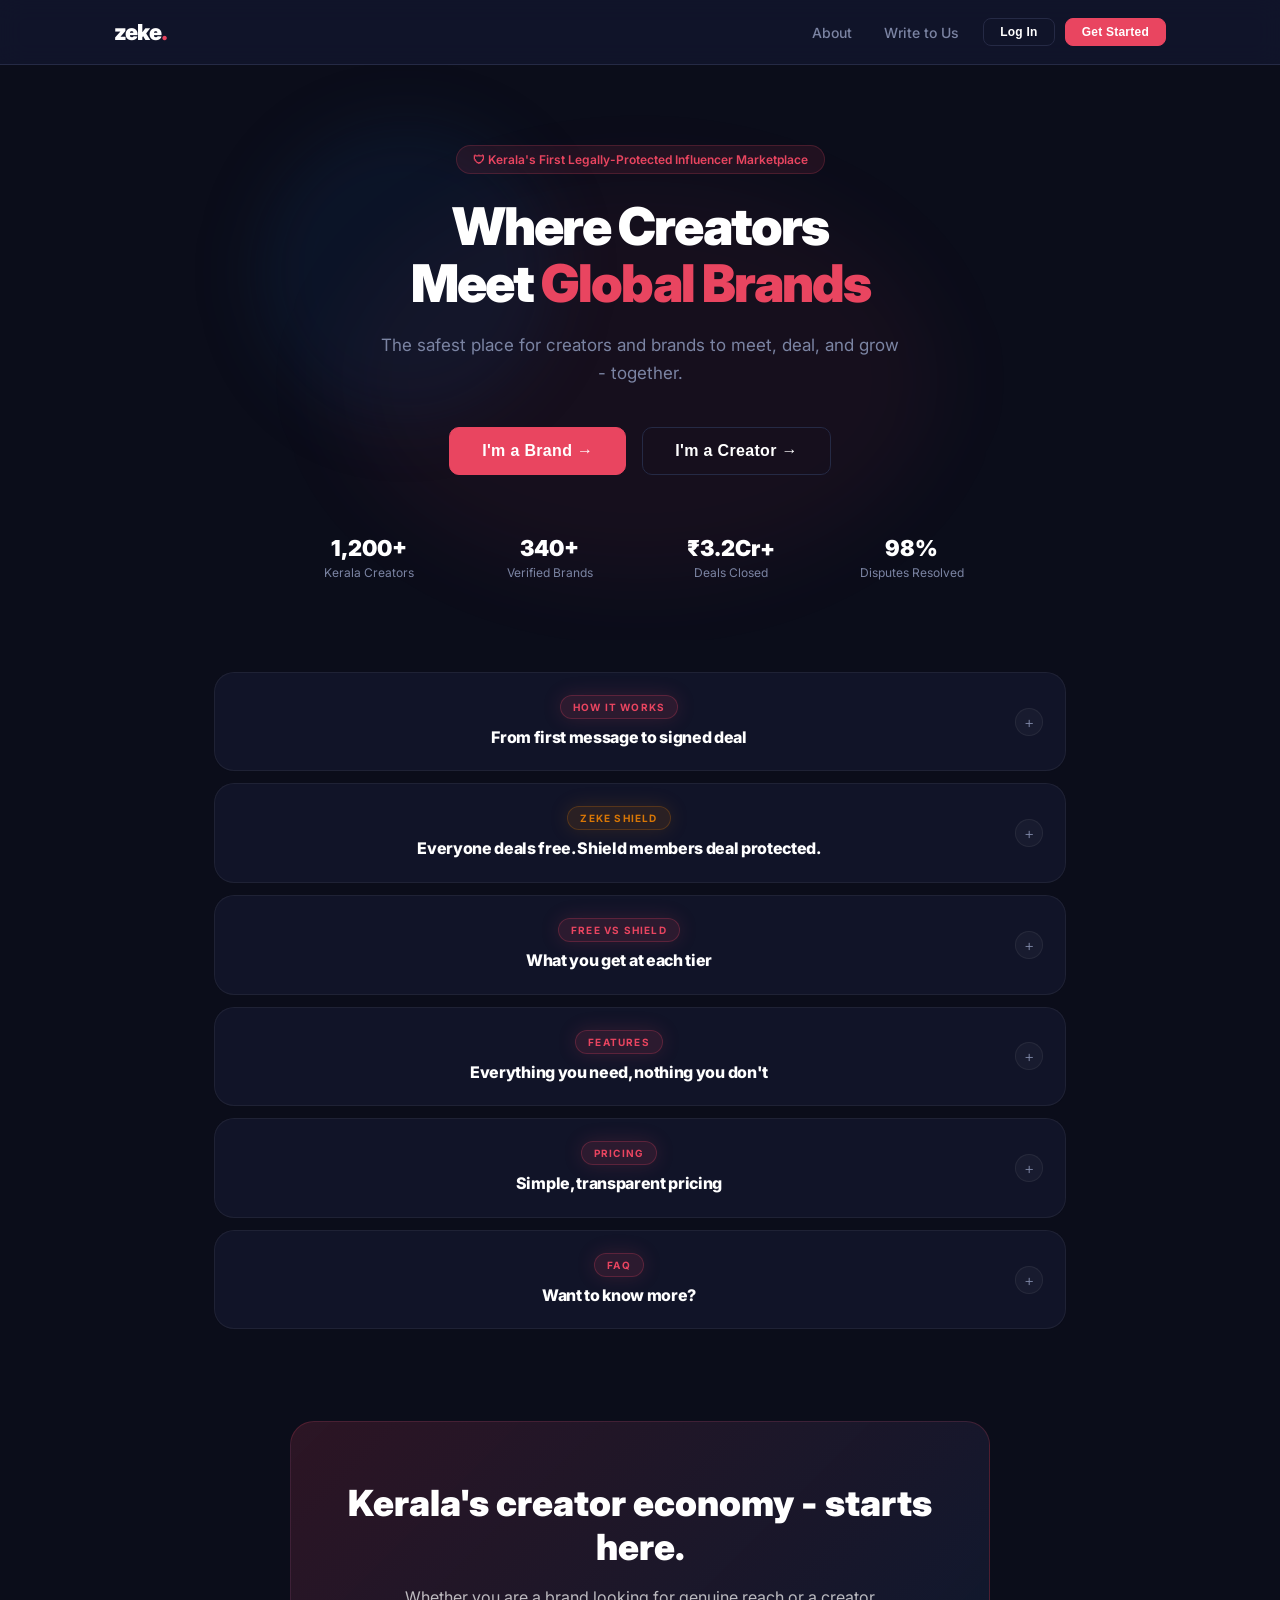
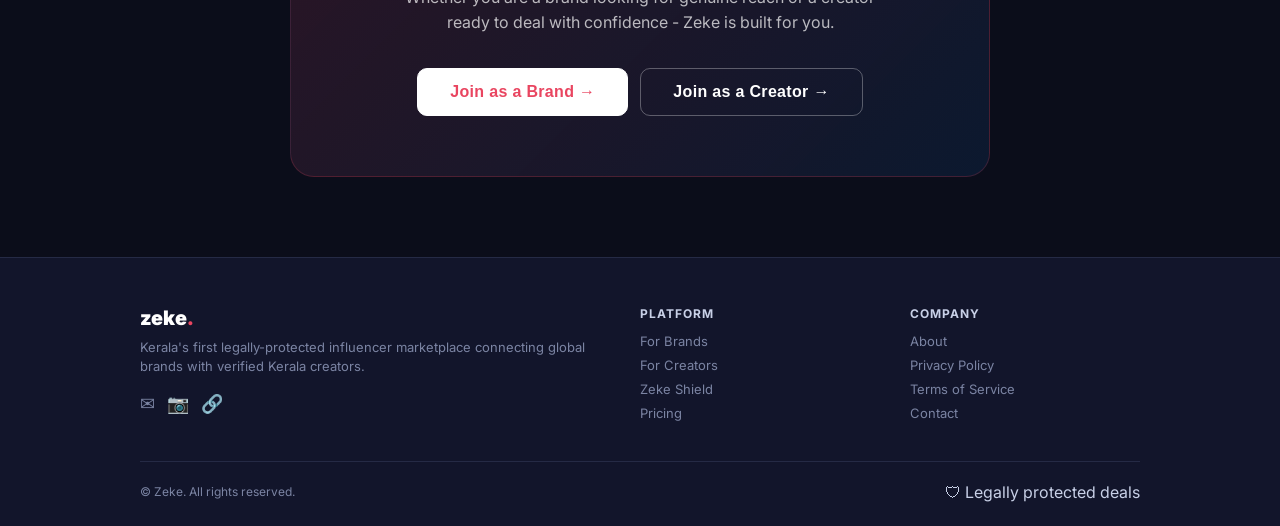
==== commit 9b2dd969: "Update index.html" ====
--- a/index.html
+++ b/index.html
@@ -4,203 +4,272 @@
 <head>
 <meta charset="UTF-8">
 <meta name="viewport" content="width=device-width, initial-scale=1.0">
-<title>Zeke - Kerala's Influencer Marketplace</title>
+<title>Zeke - Your Perfect PR Partner</title>
+<meta name="description" content="Zeke connects content creators with brands through structured, legally protected deals.">
+<meta property="og:title" content="Zeke - Your Perfect PR Partner">
+<meta property="og:description" content="The safest place for creators and brands to deal together.">
+<meta property="og:url" content="https://zeke.global">
+<link rel="icon" type="image/svg+xml" href="data:image/svg+xml,<svg xmlns='http://www.w3.org/2000/svg' viewBox='0 0 100 100'><rect width='100' height='100' rx='20' fill='%230B0D1A'/><text y='.9em' font-size='80' x='10' fill='white'>z</text></svg>">
 <link href="https://fonts.googleapis.com/css2?family=Inter:wght@400;500;600;700;800;900&display=swap" rel="stylesheet">
 <style>
+/* ═══════════════════════════════════════
+   RESET & BASE
+═══════════════════════════════════════ */
 *{margin:0;padding:0;box-sizing:border-box}
-:root{
-  --dark:#0B0D1A;--navy:#12152B;--card:#181C35;--border:#252A45;
-  --accent:#E94560;--gold:#D97706;--zgreen:#059669;--zblue:#0F3460;
-  --muted:#7B84A3;--light:#C8D0E7;--white:#FFFFFF;
-}
-html,body{background:#0B0D1A!important}
-body{font-family:'Inter',sans-serif;background:#0B0D1A;color:#C8D0E7;min-height:100vh}
+:root{--dark:#0B0D1A;--navy:#12152B;--card:#181C35;--border:#252A45;--accent:#E94560;--gold:#D97706;--zgreen:#059669;--muted:#7B84A3;--light:#C8D0E7}
+html,body{background:#0B0D1A!important;min-height:100%;overflow-x:hidden}
+body{font-family:'Inter',sans-serif;background:#0B0D1A;color:#C8D0E7}
 a{text-decoration:none;color:inherit}
 button{cursor:pointer;font-family:'Inter',sans-serif;border:none;background:none}
-input,select{font-family:'Inter',sans-serif}
+input,select,textarea{font-family:'Inter',sans-serif}
 .hidden{display:none!important}
-/* ── SCROLLBAR ── */
+*{-webkit-tap-highlight-color:transparent}
 ::-webkit-scrollbar{width:6px}
 ::-webkit-scrollbar-track{background:#0B0D1A}
-::-webkit-scrollbar-thumb{background:var(--border);border-radius:3px}
-/* ── NAVBAR ── */
-#navbar{position:sticky;top:0;z-index:100;background:rgba(18,21,43,0.92);backdrop-filter:blur(12px);border-bottom:1px solid var(--border)}
-.nav-inner{max-width:1100px;margin:0 auto;padding:0 24px;height:64px;display:flex;align-items:center;justify-content:space-between;gap:16px;position:relative}
+::-webkit-scrollbar-thumb{background:#252A45;border-radius:3px}
+
+/* ═══════════════════════════════════════
+SHARED COMPONENTS
+═══════════════════════════════════════ */
+.btn{display:inline-flex;align-items:center;justify-content:center;gap:8px;font-weight:700;letter-spacing:.02em;transition:color .15s,background .15s,border-color .15s,opacity .15s;cursor:pointer;border-radius:10px;border:1px solid transparent;font-family:‘Inter’,sans-serif}
+.btn-sm{padding:6px 16px;font-size:12px;border-radius:8px}
+.btn-md{padding:10px 24px;font-size:14px}
+.btn-lg{padding:14px 32px;font-size:16px}
+.btn-primary{background:#E94560;color:#fff;border-color:#E94560}
+.btn-primary:hover{opacity:.9}
+.btn-outline{background:transparent;color:#fff;border-color:#252A45}
+.btn-outline:hover{border-color:#7B84A3}
+.btn-ghost{background:transparent;color:#7B84A3;border-color:transparent}
+.btn-ghost:hover{color:#fff}
+.btn-gold{background:#D97706;color:#fff;border-color:#D97706}
+.btn-gold:hover{opacity:.9}
+.btn-full{width:100%}
+.badge{display:inline-flex;align-items:center;gap:5px;font-size:11px;font-weight:700;padding:3px 10px;border-radius:20px}
+.badge-accent{background:rgba(233,69,96,.15);color:#E94560}
+.badge-gold{background:rgba(217,119,6,.15);color:#D97706}
+.badge-green{background:rgba(5,150,105,.15);color:#059669}
+.badge-muted{background:rgba(123,132,163,.15);color:#7B84A3}
+.badge-dot::before{content:’’;width:6px;height:6px;border-radius:50%;background:currentColor}
+.card{background:#181C35;border:1px solid #252A45;border-radius:16px}
+.card-md{padding:20px}
+.card-glow-accent{box-shadow:0 0 0 1px rgba(233,69,96,.15),0 4px 24px rgba(233,69,96,.08)}
+.card-glow-gold{box-shadow:0 0 0 1px rgba(217,119,6,.15),0 4px 24px rgba(217,119,6,.08)}
+.card-glow-green{box-shadow:0 0 0 1px rgba(5,150,105,.15),0 4px 24px rgba(5,150,105,.08)}
+.empty-state{display:flex;flex-direction:column;align-items:center;justify-content:center;gap:12px;padding:60px 20px;text-align:center;color:#7B84A3;font-size:14px}
+.error-msg{font-size:12px;color:#E94560;background:rgba(233,69,96,.1);border:1px solid rgba(233,69,96,.2);border-radius:10px;padding:8px 12px}
+
+/* ═══════════════════════════════════════
+NAVBAR (shared)
+═══════════════════════════════════════ */
+#top-nav{position:sticky;top:0;z-index:200;background:rgba(18,21,43,.92);backdrop-filter:blur(12px);border-bottom:1px solid #252A45}
+.nav-inner{max-width:1100px;margin:0 auto;padding:0 24px;height:64px;display:flex;align-items:center;justify-content:space-between}
+.nav-logo{font-size:22px;font-weight:900;color:#fff;letter-spacing:-1px;cursor:pointer}
+.nav-logo span{color:#E94560}
+.notif-btn{position:relative;color:#7B84A3;background:none;border:none;cursor:pointer;padding:2px}
+.notif-dot{position:absolute;top:-2px;right:-2px;width:8px;height:8px;background:#E94560;border-radius:50%}
+
+/* ═══════════════════════════════════════
+DASHBOARD LAYOUT (shared)
+═══════════════════════════════════════ */
+.dash-layout{display:flex;min-height:calc(100vh - 64px)}
+.sidebar{width:224px;background:#12152B;border-right:1px solid #252A45;padding:24px 16px;display:flex;flex-direction:column;gap:4px;flex-shrink:0}
+.sidebar-profile{display:flex;align-items:center;gap:10px;padding:0 8px 20px;margin-bottom:12px;border-bottom:1px solid #252A45}
+.sidebar-avatar{width:36px;height:36px;border-radius:50%;display:flex;align-items:center;justify-content:center;font-size:12px;font-weight:900;flex-shrink:0}
+.sidebar-name{font-size:14px;font-weight:700;color:#fff}
+.sidebar-sub{font-size:11px;color:#7B84A3}
+.sidebar-nav-btn{display:flex;align-items:center;gap:10px;padding:10px 12px;border-radius:12px;font-size:14px;font-weight:500;transition:color .15s,background .15s;color:#7B84A3;cursor:pointer;border:none;background:none;width:100%;text-align:left}
+.sidebar-nav-btn:hover{color:#C8D0E7;background:rgba(255,255,255,.05)}
+.sidebar-nav-btn.active-tab{color:#E94560;background:rgba(233,69,96,.1)}
+.sidebar-nav-btn.active-tab-gold{color:#D97706;background:rgba(217,119,6,.1)}
+.sidebar-count{margin-left:auto;color:#fff;font-size:10px;font-weight:700;padding:2px 7px;border-radius:20px}
+.sidebar-footer{margin-top:auto;display:flex;flex-direction:column;gap:4px}
+.dash-main{flex:1;min-height:0}
+.topbar{position:sticky;top:64px;z-index:50;background:rgba(11,13,26,.9);backdrop-filter:blur(10px);border-bottom:1px solid #252A45;padding:12px 24px;display:flex;align-items:center;gap:12px}
+.topbar-search{position:relative}
+.topbar-search input{background:#12152B;border:1px solid #252A45;border-radius:12px;padding:7px 16px 7px 36px;font-size:13px;color:#C8D0E7;outline:none;width:220px;transition:border-color .15s}
+.topbar-search input:focus{border-color:rgba(233,69,96,.6)}
+.topbar-search svg{position:absolute;left:10px;top:50%;transform:translateY(-50%);color:#7B84A3}
+.dash-content{padding:24px;max-width:900px;margin:0 auto}
+.stats-grid{display:grid;grid-template-columns:repeat(4,1fr);gap:16px}
+.stat-card{background:#181C35;border:1px solid #252A45;border-radius:16px;padding:16px;display:flex;flex-direction:column;gap:8px}
+.stat-val{font-size:22px;font-weight:900;color:#fff}
+.stat-label{font-size:12px;color:#7B84A3}
+.item-card{background:#181C35;border:1px solid #252A45;border-radius:16px;padding:20px;display:flex;flex-direction:column;gap:12px;transition:border-color .15s}
+.item-card:hover{border-color:rgba(233,69,96,.3)}
+.item-card-header{display:flex;align-items:flex-start;justify-content:space-between;gap:12px}
+.item-avatar{width:38px;height:38px;border-radius:12px;display:flex;align-items:center;justify-content:center;font-size:11px;font-weight:900;flex-shrink:0;background:rgba(233,69,96,.1);border:1px solid rgba(233,69,96,.2);color:#E94560}
+.item-actions{display:flex;gap:8px;padding-top:8px;border-top:1px solid #252A45}
+.progress-bar{flex:1;height:6px;background:#252A45;border-radius:3px;overflow:hidden}
+.progress-fill{height:100%;border-radius:3px;background:#059669;transition:width .4s}
+.section-head{display:flex;align-items:center;justify-content:space-between;margin-bottom:12px}
+.section-title{font-size:14px;font-weight:700;color:#fff}
+.section-link{font-size:12px;color:#E94560;cursor:pointer}
+.platform-row{display:flex;align-items:center;justify-content:space-between}
+.platform-label{display:flex;align-items:center;gap:8px;font-size:14px;color:#C8D0E7}
+.platform-val{font-size:14px;font-weight:700;color:#fff}
+
+/* DEAL TABS */
+.deal-tab{padding:10px 14px;font-size:13px;font-weight:600;color:#7B84A3;cursor:pointer;border:none;background:none;border-bottom:2px solid transparent;margin-bottom:-1px;font-family:‘Inter’,sans-serif;white-space:nowrap;transition:color .15s,border-color .15s}
+.deal-tab.active{color:#E94560;border-bottom-color:#E94560}
+
+/* DEAL TIMELINE */
+.deal-step{display:flex;align-items:flex-start;gap:10px;padding:8px 0;position:relative}
+.deal-step:not(:last-child)::after{content:’’;position:absolute;left:7px;top:22px;bottom:-4px;width:1px;background:#252A45}
+.deal-step-dot{width:15px;height:15px;border-radius:50%;border:2px solid #252A45;background:#0B0D1A;flex-shrink:0;margin-top:2px}
+.deal-step-dot.done{background:#059669;border-color:#059669}
+.deal-step-label{font-size:12px;color:#7B84A3;flex:1;line-height:1.4}
+.deal-step-time{font-size:11px;color:#7B84A3;flex-shrink:0;white-space:nowrap}
+
+/* CHAT */
+.chat-bubble-in{background:#12152B;border:1px solid #252A45;border-radius:14px 14px 14px 4px;padding:10px 14px;max-width:78%}
+.chat-bubble-out{background:rgba(233,69,96,.12);border:1px solid rgba(233,69,96,.2);border-radius:14px 14px 4px 14px;padding:10px 14px;max-width:78%}
+.chat-event{background:rgba(5,150,105,.06);border:1px solid rgba(5,150,105,.2);border-radius:10px;padding:8px 16px;font-size:11px;color:#059669;font-weight:600}
+.chat-event-gold{background:rgba(217,119,6,.06);border:1px solid rgba(217,119,6,.2);border-radius:10px;padding:8px 16px;font-size:11px;color:#D97706;font-weight:600}
+
+/* NOTIF PANEL */
+.notif-overlay{display:none;position:fixed;inset:0;z-index:400;background:rgba(0,0,0,.4)}
+.notif-overlay.open{display:block}
+.notif-panel{position:fixed;top:64px;right:12px;width:320px;max-width:calc(100vw - 24px);background:#181C35;border:1px solid #252A45;border-radius:20px;box-shadow:0 16px 48px rgba(0,0,0,.4);z-index:401;overflow:hidden;animation:notifIn .2s cubic-bezier(.4,0,.2,1)}
+@keyframes notifIn{from{opacity:0;transform:translateY(-8px) scale(.97)}to{opacity:1;transform:translateY(0) scale(1)}}
+.notif-header{display:flex;align-items:center;justify-content:space-between;padding:16px 18px;border-bottom:1px solid #252A45}
+.notif-title{font-size:14px;font-weight:700;color:#fff}
+.notif-clear{font-size:12px;color:#E94560;font-weight:600;cursor:pointer;background:none;border:none;font-family:‘Inter’,sans-serif}
+.notif-item{display:flex;align-items:flex-start;gap:12px;padding:14px 18px;border-bottom:1px solid rgba(37,42,69,.5);cursor:pointer;transition:background .15s}
+.notif-item:hover{background:rgba(255,255,255,.03)}
+.notif-item:last-child{border-bottom:none}
+.notif-item.unread{background:rgba(233,69,96,.03)}
+.notif-icon{width:36px;height:36px;border-radius:50%;display:flex;align-items:center;justify-content:center;flex-shrink:0}
+.notif-body{flex:1;min-width:0}
+.notif-body-title{font-size:13px;font-weight:600;color:#fff;margin-bottom:2px}
+.notif-body-sub{font-size:12px;color:#7B84A3;line-height:1.45}
+.notif-time{font-size:11px;color:#7B84A3;flex-shrink:0;margin-top:2px}
+.notif-unread-dot{width:7px;height:7px;border-radius:50%;background:#E94560;flex-shrink:0;margin-top:6px}
+
+/* MOBILE BOTTOM NAV */
+.mob-bottom-nav{display:none;position:fixed;bottom:0;left:0;right:0;z-index:300;background:#12152B;border-top:1px solid rgba(233,69,96,.12);padding:10px 0 env(safe-area-inset-bottom,14px)}
+.mob-bottom-nav-inner{display:flex;align-items:center;justify-content:space-evenly;width:100%}
+.mob-nav-btn{display:flex;flex-direction:column;align-items:center;justify-content:center;gap:4px;padding:4px 0;font-size:11px;color:#7B84A3;font-weight:500;cursor:pointer;border:none;background:none;font-family:‘Inter’,sans-serif;transition:color .15s;flex:1;max-width:80px}
+.mob-nav-btn.active{color:#E94560}
+.mob-nav-btn svg{transition:stroke .15s}
+.mob-nav-btn.active svg{stroke:#E94560!important}
+.mob-nav-btn-gold.active{color:#D97706}
+.mob-nav-btn-gold.active svg{stroke:#D97706!important}
+
+/* ADMIN */
+.btn-approve{display:inline-flex;align-items:center;gap:6px;padding:6px 14px;font-size:12px;font-weight:700;border-radius:8px;border:1px solid rgba(5,150,105,.3);background:rgba(5,150,105,.05);color:#059669;cursor:pointer;transition:background .15s;font-family:‘Inter’,sans-serif}
+.btn-approve:hover{background:rgba(5,150,105,.15)}
+.btn-reject{display:inline-flex;align-items:center;gap:6px;padding:6px 14px;font-size:12px;font-weight:700;border-radius:8px;border:1px solid rgba(233,69,96,.3);background:rgba(233,69,96,.05);color:#E94560;cursor:pointer;transition:background .15s;font-family:‘Inter’,sans-serif}
+.btn-reject:hover{background:rgba(233,69,96,.15)}
+.action-cards{display:grid;grid-template-columns:repeat(3,1fr);gap:12px}
+.action-card{display:flex;align-items:center;gap:12px;padding:14px;border:1px solid #252A45;border-radius:14px;cursor:pointer;transition:opacity .15s;background:#181C35}
+.action-card:hover{opacity:.85}
+.action-icon{width:36px;height:36px;border-radius:10px;display:flex;align-items:center;justify-content:center;flex-shrink:0}
+.creator-grid{display:grid;grid-template-columns:1fr 1fr;gap:12px}
+.creator-card{background:#181C35;border:1px solid #252A45;border-radius:16px;padding:16px;display:flex;flex-direction:column;gap:10px;cursor:pointer}
+.creator-card:hover{border-color:rgba(233,69,96,.3)}
+.creator-card-top{display:flex;align-items:center;gap:10px}
+.creator-avatar{width:40px;height:40px;border-radius:50%;display:flex;align-items:center;justify-content:center;font-size:11px;font-weight:900;flex-shrink:0;background:rgba(233,69,96,.1);border:1px solid rgba(233,69,96,.2);color:#E94560}
+
+/* AUTH */
+.auth-page{min-height:calc(100vh - 64px);display:flex;align-items:center;justify-content:center;padding:40px 16px;position:relative}
+.auth-glow{position:absolute;top:20%;left:50%;transform:translateX(-50%);width:500px;height:400px;border-radius:50%;background:rgba(233,69,96,.05);filter:blur(40px);pointer-events:none;will-change:transform}
+.auth-box{width:100%;max-width:440px;position:relative;z-index:1}
+.auth-logo{text-align:center;margin-bottom:28px}
+.auth-logo-text{font-size:28px;font-weight:900;color:#fff}
+.auth-logo-text span{color:#E94560}
+.auth-logo-sub{font-size:13px;color:#7B84A3;margin-top:4px}
+.auth-bottom{margin-top:20px;padding-top:20px;border-top:1px solid #252A45;text-align:center;font-size:14px;color:#7B84A3}
+.auth-bottom a{color:#E94560;font-weight:600;cursor:pointer}
+.auth-bottom a:hover{text-decoration:underline}
+.role-toggle{display:flex;border:1px solid #252A45;border-radius:12px;overflow:hidden;margin-bottom:20px}
+.role-btn{flex:1;padding:10px;font-size:14px;font-weight:700;border:none;cursor:pointer;transition:color .2s,background .2s;background:transparent;color:#7B84A3;font-family:‘Inter’,sans-serif}
+.role-btn.active{background:#E94560;color:#fff}
+.radio-option{display:flex;align-items:flex-start;gap:10px;padding:12px;border:1px solid #252A45;border-radius:12px;cursor:pointer;transition:border-color .15s,background .15s}
+.radio-option.selected{border-color:rgba(233,69,96,.5);background:rgba(233,69,96,.05)}
+.radio-option input{margin-top:2px;accent-color:#E94560}
+.shield-teaser{display:flex;align-items:flex-start;gap:10px;padding:12px;border:1px solid rgba(217,119,6,.3);border-radius:12px;background:rgba(217,119,6,.05)}
+.form-row{display:flex;flex-direction:column;gap:16px}
+.input-wrap{position:relative;display:flex;flex-direction:column;gap:6px}
+.input-label{font-size:11px;font-weight:700;color:#C8D0E7;letter-spacing:.08em;text-transform:uppercase}
+.input-field{width:100%;background:#0B0D1A;border:1px solid #252A45;border-radius:12px;padding:10px 16px 10px 40px;font-size:14px;color:#C8D0E7;outline:none;transition:border-color .15s}
+.input-field:focus{border-color:rgba(233,69,96,.6)}
+.input-field.no-icon{padding-left:16px}
+.input-icon{position:absolute;left:12px;bottom:11px;color:#7B84A3;pointer-events:none}
+select.input-field{padding-left:16px;appearance:none}
+.pw-toggle{position:absolute;right:12px;bottom:10px;color:#7B84A3;background:none;border:none;cursor:pointer;padding:2px;font-size:13px;font-family:‘Inter’,sans-serif}
+
+/* ═══════════════════════════════════════
+LANDING PAGE - COMPLETE CSS
+═══════════════════════════════════════ */
 .nav-left{display:flex;align-items:center;gap:12px}
-.nav-logo{font-size:22px;font-weight:900;color:#fff;letter-spacing:-1px}
-.nav-logo span{color:#E94560}
 .nav-links{display:flex;align-items:center;gap:4px}
-.nav-links a{font-size:14px;color:#7B84A3;font-weight:500;padding:8px 14px;border-radius:10px;transition:all .15s}
+.nav-links a{font-size:14px;color:#7B84A3;font-weight:500;padding:8px 14px;border-radius:10px;transition:color .15s,background .15s}
 .nav-links a:hover{color:#fff;background:rgba(255,255,255,.05)}
 .nav-btns{display:flex;align-items:center;gap:10px}
 .nav-hamburger{display:none;color:#C8D0E7;padding:6px;font-size:20px;background:none;border:none;cursor:pointer;line-height:1}
-.nav-dropdown{display:none;position:absolute;top:64px;left:0;right:0;background:#12152B;border-bottom:1px solid var(--border);padding:12px 16px;flex-direction:column;gap:4px;z-index:200}
+.nav-dropdown{display:none;position:fixed;top:64px;left:0;right:0;background:#12152B;border-bottom:1px solid #252A45;padding:12px 16px;flex-direction:column;gap:4px;z-index:200}
 .nav-dropdown.open{display:flex}
-.nav-dropdown a{font-size:15px;color:#C8D0E7;font-weight:500;padding:12px 16px;border-radius:10px;display:block;transition:all .15s}
+.nav-dropdown a{font-size:15px;color:#C8D0E7;font-weight:500;padding:12px 16px;border-radius:10px;display:block;transition:color .15s,background .15s}
 .nav-dropdown a:hover{color:#fff;background:rgba(255,255,255,.05)}
-.nav-dropdown .nav-dd-divider{border-top:1px solid var(--border);margin:4px 0}
-.nav-dropdown .nav-dd-btns{display:flex;gap:8px;padding:8px 0 4px}
-/* ── BUTTONS ── */
-.btn{display:inline-flex;align-items:center;justify-content:center;gap:8px;font-weight:700;letter-spacing:.02em;transition:all .15s;cursor:pointer;border-radius:10px;border:1px solid transparent;font-family:'Inter',sans-serif}
-.btn-sm{padding:6px 16px;font-size:12px;border-radius:8px}
-.btn-md{padding:10px 24px;font-size:14px}
-.btn-lg{padding:14px 32px;font-size:16px;border-radius:12px}
-.btn-primary{background:var(--accent);color:#fff;border-color:var(--accent)}
-.btn-primary:hover{opacity:.9}
-.btn-outline{background:transparent;color:#fff;border-color:var(--border)}
-.btn-outline:hover{border-color:#7B84A3}
-.btn-ghost{background:transparent;color:#7B84A3;border-color:transparent}
-.btn-ghost:hover{color:#fff}
-.btn-gold{background:var(--gold);color:#fff;border-color:var(--gold)}
-.btn-gold:hover{opacity:.9}
-.btn-danger{background:rgba(233,69,96,.1);color:var(--accent);border-color:rgba(233,69,96,.4)}
-.btn-full{width:100%}
-/* ── CARDS ── */
-.card{background:#181C35;border:1px solid var(--border);border-radius:16px}
-.card-sm{padding:14px}
-.card-md{padding:20px}
-.card-lg{padding:28px}
-.card-glow-accent{box-shadow:0 0 0 1px rgba(233,69,96,.15),0 4px 24px rgba(233,69,96,.08)}
-.card-glow-gold{box-shadow:0 0 0 1px rgba(217,119,6,.15),0 4px 24px rgba(217,119,6,.08)}
-.card-glow-green{box-shadow:0 0 0 1px rgba(5,150,105,.15),0 4px 24px rgba(5,150,105,.08)}
-/* ── BADGES ── */
-.badge{display:inline-flex;align-items:center;gap:5px;font-size:11px;font-weight:700;padding:3px 10px;border-radius:20px}
-.badge-accent{background:rgba(233,69,96,.15);color:var(--accent)}
-.badge-gold{background:rgba(217,119,6,.15);color:var(--gold)}
-.badge-green{background:rgba(5,150,105,.15);color:var(--zgreen)}
-.badge-muted{background:rgba(123,132,163,.15);color:#7B84A3}
-.badge-dot::before{content:'';width:6px;height:6px;border-radius:50%;background:currentColor}
-.shield-badge{display:inline-flex;align-items:center;gap:5px;font-size:11px;font-weight:700;color:var(--gold);background:rgba(217,119,6,.1);border:1px solid rgba(217,119,6,.25);padding:4px 10px;border-radius:20px}
-.section-chip{display:inline-block;font-size:10px;font-weight:700;letter-spacing:.12em;text-transform:uppercase;color:var(--accent);background:rgba(233,69,96,.1);padding:4px 14px;border-radius:20px}
-/* ── INPUTS ── */
-.input-wrap{position:relative;display:flex;flex-direction:column;gap:6px}
-.input-label{font-size:11px;font-weight:700;color:#C8D0E7;letter-spacing:.08em;text-transform:uppercase}
-.input-field{width:100%;background:#0B0D1A;border:1px solid var(--border);border-radius:12px;padding:10px 16px 10px 40px;font-size:14px;color:#C8D0E7;outline:none;transition:border-color .15s}
-.input-field:focus{border-color:rgba(233,69,96,.6)}
-.input-field.no-icon{padding-left:16px}
-.input-icon{position:absolute;left:12px;bottom:11px;color:#7B84A3;pointer-events:none}
-.input-eye{position:absolute;right:12px;bottom:10px;color:#7B84A3;background:none;border:none;cursor:pointer;padding:2px}
-select.input-field{padding-left:16px;appearance:none}
-html{background:#0B0D1A;overflow-y:scroll}
-html,body{height:100%}
-/* ── LAYOUT ── */
-.page{display:none;background:#0B0D1A;min-height:100vh}
-.page.active{display:block;background:#0B0D1A;min-height:100vh}
-*{-webkit-tap-highlight-color:transparent}
-/* ── SIDEBAR LAYOUT ── */
-.dash-layout{display:flex;min-height:calc(100vh - 64px)}
-.sidebar{width:224px;background:#12152B;border-right:1px solid var(--border);padding:24px 16px;display:flex;flex-direction:column;gap:4px;flex-shrink:0}
-.sidebar-profile{display:flex;align-items:center;gap:10px;padding:0 8px 20px;margin-bottom:12px;border-bottom:1px solid var(--border)}
-.sidebar-avatar{width:36px;height:36px;border-radius:50%;display:flex;align-items:center;justify-content:center;font-size:12px;font-weight:900;flex-shrink:0}
-.sidebar-name{font-size:14px;font-weight:700;color:#fff;white-space:nowrap;overflow:hidden;text-overflow:ellipsis}
-.sidebar-sub{font-size:11px;color:#7B84A3;white-space:nowrap;overflow:hidden;text-overflow:ellipsis}
-.sidebar-nav-btn{display:flex;align-items:center;gap:10px;padding:10px 12px;border-radius:12px;font-size:14px;font-weight:500;transition:all .15s;color:#7B84A3;cursor:pointer;border:none;background:none;width:100%;text-align:left}
-.sidebar-nav-btn:hover{color:#C8D0E7;background:rgba(255,255,255,.05)}
-.sidebar-nav-btn.active-tab{color:var(--accent);background:rgba(233,69,96,.1)}
-.sidebar-nav-btn.active-tab-admin{color:var(--gold);background:rgba(217,119,6,.1)}
-.sidebar-count{margin-left:auto;background:var(--accent);color:#fff;font-size:10px;font-weight:700;padding:2px 7px;border-radius:20px}
-.sidebar-footer{margin-top:auto;display:flex;flex-direction:column;gap:4px}
-.dash-main{flex:1;overflow:auto}
-.topbar{position:sticky;top:64px;z-index:50;background:rgba(11,13,26,.9);backdrop-filter:blur(10px);border-bottom:1px solid var(--border);padding:12px 24px;display:flex;align-items:center;justify-content:space-between;gap:12px}
-.topbar-search{position:relative}
-.topbar-search input{background:#12152B;border:1px solid var(--border);border-radius:12px;padding:7px 16px 7px 36px;font-size:13px;color:#C8D0E7;outline:none;width:220px;transition:border-color .15s}
-.topbar-search input:focus{border-color:rgba(233,69,96,.6)}
-.topbar-search svg{position:absolute;left:10px;top:50%;transform:translateY(-50%);color:#7B84A3}
-.topbar-right{display:flex;align-items:center;gap:12px;margin-left:auto}
-.notif-btn{position:relative;color:#7B84A3;background:none;border:none;cursor:pointer;padding:2px}
-.notif-dot{position:absolute;top:-2px;right:-2px;width:8px;height:8px;background:var(--accent);border-radius:50%}
-.dash-content{padding:24px;max-width:900px;margin:0 auto}
-/* ── STATS GRID ── */
-.stats-grid{display:grid;grid-template-columns:repeat(4,1fr);gap:16px}
-.stat-card{background:#181C35;border:1px solid var(--border);border-radius:16px;padding:16px;display:flex;flex-direction:column;gap:8px}
-.stat-val{font-size:22px;font-weight:900;color:#fff}
-.stat-label{font-size:12px;color:#7B84A3}
-/* ── DEAL/OFFER CARDS ── */
-.item-card{background:#181C35;border:1px solid var(--border);border-radius:16px;padding:20px;display:flex;flex-direction:column;gap:12px;transition:border-color .15s}
-.item-card:hover{border-color:rgba(233,69,96,.3)}
-.item-card-header{display:flex;align-items:flex-start;justify-content:space-between;gap:12px}
-.item-avatar{width:38px;height:38px;border-radius:12px;display:flex;align-items:center;justify-content:center;font-size:11px;font-weight:900;flex-shrink:0;background:rgba(233,69,96,.1);border:1px solid rgba(233,69,96,.2);color:var(--accent)}
-.item-meta{display:flex;align-items:center;gap:16px;font-size:12px;color:#7B84A3}
-.item-actions{display:flex;gap:8px;padding-top:8px;border-top:1px solid var(--border)}
-/* ── PROGRESS ── */
-.progress-bar{flex:1;height:6px;background:var(--border);border-radius:3px;overflow:hidden}
-.progress-fill{height:100%;border-radius:3px;background:var(--zgreen);transition:width .3s}
-/* ── CREATOR CARD ── */
-.creator-grid{display:grid;grid-template-columns:1fr 1fr;gap:12px}
-.creator-card{background:#181C35;border:1px solid var(--border);border-radius:16px;padding:16px;display:flex;flex-direction:column;gap:10px;transition:border-color .15s;cursor:pointer}
-.creator-card:hover{border-color:rgba(233,69,96,.3)}
-.creator-card-top{display:flex;align-items:center;gap:10px}
-.creator-avatar{width:40px;height:40px;border-radius:50%;display:flex;align-items:center;justify-content:center;font-size:11px;font-weight:900;flex-shrink:0;background:rgba(233,69,96,.1);border:1px solid rgba(233,69,96,.2);color:var(--accent)}
-.creator-followers{font-size:14px;font-weight:900;color:#fff}
-.creator-rating{font-size:12px;color:var(--gold);display:flex;align-items:center;gap:2px}
-.creator-meta{display:flex;align-items:center;gap:10px;font-size:12px;color:#7B84A3}
-.creator-actions{display:flex;gap:8px;padding-top:8px;border-top:1px solid var(--border)}
-/* ── SECTION HEADER ── */
-.section-head{display:flex;align-items:center;justify-content:space-between;margin-bottom:12px}
-.section-title{font-size:14px;font-weight:700;color:#fff}
-.section-link{font-size:12px;color:var(--accent);cursor:pointer}
-.section-link:hover{text-decoration:underline}
-/* ── PLATFORM ROW ── */
-.platform-row{display:flex;align-items:center;justify-content:space-between}
-.platform-label{display:flex;align-items:center;gap:8px;font-size:14px;color:#C8D0E7}
-.platform-val{font-size:14px;font-weight:700;color:#fff}
-/* ── EMPTY STATE ── */
-.empty-state{display:flex;flex-direction:column;align-items:center;justify-content:center;gap:12px;padding:60px 20px;text-align:center;color:#7B84A3;font-size:14px}
-/* ── LANDING ── */
-#landing-page .hero{text-align:center;padding:80px 24px 60px;position:relative;overflow:hidden;background:#0B0D1A}
+.nav-dd-divider{border-top:1px solid #252A45;margin:4px 0}
+.nav-dd-btns{display:flex;gap:8px;padding:8px 0 4px}
+.section-chip{display:inline-block;font-size:10px;font-weight:700;letter-spacing:.12em;text-transform:uppercase;color:#E94560;background:rgba(233,69,96,.1);padding:4px 14px;border-radius:20px}
+.sec-header{text-align:center;margin-bottom:40px}
+.sec-title{font-size:34px;font-weight:900;color:#fff;margin-top:12px;margin-bottom:8px}
+.sec-sub{font-size:15px;color:#7B84A3;max-width:520px;margin:0 auto;line-height:1.6}
 #landing-page{background:#0B0D1A}
-.hero-tag{display:inline-flex;align-items:center;gap:6px;background:rgba(233,69,96,.1);border:1px solid rgba(233,69,96,.2);border-radius:20px;padding:6px 16px;font-size:12px;font-weight:600;color:var(--accent);margin-bottom:24px;position:relative;z-index:2}
+.hero{text-align:center;padding:80px 24px 60px;position:relative;overflow:hidden;background:#0B0D1A;width:100%}
+.hero-glow-1{position:absolute;top:20%;left:50%;transform:translateX(-50%);width:600px;height:400px;border-radius:50%;background:rgba(233,69,96,.05);filter:blur(40px);pointer-events:none;z-index:1;will-change:transform}
+.hero-glow-2{position:absolute;top:10%;left:20%;width:300px;height:300px;border-radius:50%;background:rgba(15,52,96,.2);filter:blur(30px);pointer-events:none;z-index:1;will-change:transform}
+.hero-tag{display:inline-flex;align-items:center;gap:6px;background:rgba(233,69,96,.1);border:1px solid rgba(233,69,96,.2);border-radius:20px;padding:6px 16px;font-size:12px;font-weight:600;color:#E94560;margin-bottom:24px;position:relative;z-index:2}
 .hero-h1{font-size:52px;font-weight:900;color:#fff;line-height:1.1;letter-spacing:-2px;margin-bottom:20px;max-width:700px;margin-left:auto;margin-right:auto;position:relative;z-index:2}
-.hero-h1 span{color:var(--accent)}
+.hero-h1 span{color:#E94560}
 .hero-sub{font-size:17px;color:#7B84A3;max-width:520px;margin:0 auto 40px;line-height:1.6;position:relative;z-index:2}
 .hero-btns{display:flex;align-items:center;justify-content:center;gap:16px;flex-wrap:wrap;margin-bottom:60px;position:relative;z-index:2}
 .hero-stats{display:grid;grid-template-columns:repeat(4,1fr);gap:24px;max-width:700px;margin:0 auto;position:relative;z-index:2}
 .hero-stat{display:flex;flex-direction:column;gap:4px;align-items:center}
 .hero-stat-val{font-size:22px;font-weight:900;color:#fff}
 .hero-stat-label{font-size:12px;color:#7B84A3}
-.hero-glow-1{position:absolute;top:20%;left:50%;transform:translateX(-50%);width:600px;height:400px;border-radius:50%;background:rgba(233,69,96,.04);filter:blur(80px);pointer-events:none;z-index:1}
-.hero-glow-2{position:absolute;top:10%;left:20%;width:300px;height:300px;border-radius:50%;background:rgba(15,52,96,.2);filter:blur(60px);pointer-events:none;z-index:1}
-/* ── HOW IT WORKS ── */
-.hiw{background:#12152B;padding:80px 24px}
-.hiw-inner{max-width:1000px;margin:0 auto}
-.hiw-grid{display:grid;grid-template-columns:repeat(4,1fr);gap:20px;margin-top:40px}
-.hiw-card{background:#181C35;border:1px solid var(--border);border-radius:16px;padding:24px;display:flex;flex-direction:column;gap:12px}
-.hiw-num{font-size:28px;font-weight:900;color:var(--accent);opacity:.4}
+.hiw-grid{display:grid;grid-template-columns:repeat(4,1fr);gap:20px;margin-top:20px}
+.hiw-card{background:#181C35;border:1px solid #252A45;border-radius:16px;padding:24px;display:flex;flex-direction:column;gap:12px}
+.hiw-num{font-size:28px;font-weight:900;color:#E94560;opacity:.4}
 .hiw-icon{font-size:22px}
 .hiw-title{font-size:15px;font-weight:700;color:#fff}
 .hiw-desc{font-size:13px;color:#7B84A3;line-height:1.55}
-/* ── SHIELD SECTION ── */
-.shield-sec{padding:80px 24px;background:#0B0D1A}
-.shield-inner{max-width:1000px;margin:0 auto}
-.shield-grid{display:grid;grid-template-columns:1fr 1fr;gap:40px;margin-top:40px;align-items:start}
+.shield-grid{display:grid;grid-template-columns:1fr 1fr;gap:40px;margin-top:20px;align-items:start}
 .shield-perks{display:flex;flex-direction:column;gap:10px}
 .shield-perk{display:flex;align-items:flex-start;gap:10px;font-size:14px;color:#C8D0E7}
-.shield-check{color:var(--gold);font-size:14px;flex-shrink:0;margin-top:1px}
+.shield-check{color:#D97706;font-size:14px;flex-shrink:0;margin-top:1px}
 .shield-card{background:#181C35;border:1px solid rgba(217,119,6,.3);border-radius:20px;padding:32px;display:flex;flex-direction:column;gap:16px;box-shadow:0 0 0 1px rgba(217,119,6,.1),0 8px 40px rgba(217,119,6,.06)}
 .shield-price{display:flex;align-items:baseline;gap:4px}
 .shield-price-big{font-size:44px;font-weight:900;color:#fff}
 .shield-price-period{font-size:14px;color:#7B84A3}
-.unverified-warn{background:rgba(233,69,96,.07);border:1px solid rgba(233,69,96,.2);border-radius:12px;padding:12px 16px;font-size:13px;color:#7B84A3;display:flex;gap:8px;align-items:flex-start;margin-top:16px}
-/* ── COMPARISON TABLE ── */
-.compare-sec{padding:60px 24px;background:#12152B}
-.compare-inner{max-width:860px;margin:0 auto}
-.compare-table{width:100%;border-collapse:collapse;margin-top:32px}
-.compare-table th,.compare-table td{padding:14px 18px;text-align:left;border-bottom:1px solid var(--border);font-size:14px}
+.compare-table{width:100%;border-collapse:collapse;margin-top:20px}
+.compare-table th,.compare-table td{padding:14px 18px;text-align:left;border-bottom:1px solid #252A45;font-size:14px}
 .compare-table thead th{font-size:12px;font-weight:700;text-transform:uppercase;letter-spacing:.08em;color:#7B84A3;padding-bottom:10px}
 .compare-table thead th:nth-child(2){color:#C8D0E7}
 .compare-table thead th:nth-child(3){color:#D97706}
 .compare-table tbody tr:hover{background:rgba(255,255,255,.02)}
-.compare-table .compare-feature{color:#C8D0E7;font-weight:500}
-.compare-table .compare-yes{color:#059669;font-size:16px;text-align:center}
-.compare-table .compare-no{color:#E94560;font-size:16px;text-align:center}
+.compare-feature{color:#C8D0E7;font-weight:500}
+.compare-yes{color:#059669;font-size:16px;text-align:center}
+.compare-no{color:#E94560;font-size:16px;text-align:center}
 .compare-table th:nth-child(2),.compare-table td:nth-child(2){text-align:center;width:140px}
 .compare-table th:nth-child(3),.compare-table td:nth-child(3){text-align:center;width:140px;background:rgba(217,119,6,.04)}
-.compare-table thead th:nth-child(3){border-radius:8px 8px 0 0}
 .compare-shield-badge{display:inline-flex;align-items:center;gap:5px}
-/* ── FAQ ── */
-.faq-sec{padding:80px 24px;background:#0B0D1A}
-.faq-inner{max-width:720px;margin:0 auto}
-.faq-item{background:#181C35;border:1px solid var(--border);border-radius:14px;overflow:hidden;margin-bottom:10px;cursor:pointer}
+.features-grid{display:grid;grid-template-columns:1fr 1fr;gap:24px;margin-top:20px}
+.features-col{background:#181C35;border:1px solid #252A45;border-radius:20px;padding:28px;display:flex;flex-direction:column;gap:16px}
+.feature-item{display:flex;align-items:flex-start;gap:10px}
+.feature-icon{font-size:15px;flex-shrink:0;margin-top:1px}
+.feature-title{font-size:14px;font-weight:700;color:#fff;margin-bottom:2px}
+.feature-desc{font-size:12px;color:#7B84A3;line-height:1.5}
+.pricing-grid{display:grid;grid-template-columns:repeat(3,1fr);gap:16px;margin-top:20px;text-align:left}
+.pricing-card{background:#181C35;border:1px solid #252A45;border-radius:20px;padding:24px;display:flex;flex-direction:column;gap:12px}
+.pricing-card.featured{border-color:rgba(217,119,6,.4);box-shadow:0 0 0 1px rgba(217,119,6,.1),0 8px 40px rgba(217,119,6,.08)}
+.pricing-label{font-size:12px;font-weight:700;color:#7B84A3;text-transform:uppercase;letter-spacing:.08em}
+.pricing-price{font-size:26px;font-weight:900;color:#fff}
+.pricing-price span{font-size:13px;color:#7B84A3;font-weight:400}
+.pricing-desc{font-size:13px;color:#7B84A3;line-height:1.5}
+.faq-item{background:#181C35;border:1px solid #252A45;border-radius:14px;overflow:hidden;margin-bottom:10px;cursor:pointer}
 .faq-item:hover{border-color:rgba(233,69,96,.3)}
 .faq-item.open{border-color:rgba(233,69,96,.4)}
 .faq-q{display:flex;align-items:center;justify-content:space-between;padding:18px 20px;font-size:14px;font-weight:600;color:#fff;gap:16px}
@@ -208,1258 +277,2048 @@
 .faq-item.open .faq-ic{transform:rotate(45deg);color:#E94560}
 .faq-a{display:none;padding:0 20px 18px;font-size:13.5px;color:#7B84A3;line-height:1.75}
 .faq-a.open{display:block}
-/* ── ANIMATED BG ── */
-.features-sec{padding:80px 24px;background:#12152B}
-.features-inner{max-width:1000px;margin:0 auto}
-.features-grid{display:grid;grid-template-columns:1fr 1fr;gap:24px;margin-top:40px}
-.features-col{background:#181C35;border:1px solid var(--border);border-radius:20px;padding:28px;display:flex;flex-direction:column;gap:16px}
-.feature-item{display:flex;align-items:flex-start;gap:10px}
-.feature-icon{font-size:15px;flex-shrink:0;margin-top:1px}
-.feature-title{font-size:14px;font-weight:700;color:#fff;margin-bottom:2px}
-.feature-desc{font-size:12px;color:#7B84A3;line-height:1.5}
-/* ── PRICING ── */
-.pricing-sec{padding:80px 24px;background:#0B0D1A}
-.pricing-inner{max-width:900px;margin:0 auto;text-align:center}
-.pricing-grid{display:grid;grid-template-columns:repeat(3,1fr);gap:16px;margin-top:40px;text-align:left}
-.pricing-card{background:#181C35;border:1px solid var(--border);border-radius:20px;padding:24px;display:flex;flex-direction:column;gap:12px}
-.pricing-card.featured{border-color:rgba(217,119,6,.4);box-shadow:0 0 0 1px rgba(217,119,6,.1),0 8px 40px rgba(217,119,6,.08)}
-.pricing-label{font-size:12px;font-weight:700;color:#7B84A3;text-transform:uppercase;letter-spacing:.08em}
-.pricing-price{font-size:26px;font-weight:900;color:#fff}
-.pricing-price span{font-size:13px;color:#7B84A3;font-weight:400}
-.pricing-desc{font-size:13px;color:#7B84A3;line-height:1.5}
-/* ── CTA BANNER ── */
 .cta-banner{padding:80px 24px}
 .cta-inner{max-width:700px;margin:0 auto;text-align:center;background:linear-gradient(135deg,rgba(233,69,96,.15),rgba(15,52,96,.3));border:1px solid rgba(233,69,96,.2);border-radius:24px;padding:60px 40px}
 .cta-h2{font-size:36px;font-weight:900;color:#fff;margin-bottom:16px;line-height:1.2}
 .cta-sub{font-size:16px;color:rgba(255,255,255,.7);max-width:480px;margin:0 auto 32px;line-height:1.6}
 .cta-btns{display:flex;align-items:center;justify-content:center;gap:12px;flex-wrap:wrap}
-/* ── FOOTER ── */
-footer{background:#12152B;border-top:1px solid var(--border);padding:48px 24px 24px}
+footer{background:#12152B;border-top:1px solid #252A45;padding:48px 24px 24px}
 .footer-inner{max-width:1000px;margin:0 auto}
 .footer-top{display:grid;grid-template-columns:2fr 1fr 1fr;gap:40px;margin-bottom:40px}
 .footer-brand-name{font-size:20px;font-weight:900;color:#fff;margin-bottom:8px}
-.footer-brand-name span{color:var(--accent)}
+.footer-brand-name span{color:#E94560}
 .footer-tagline{font-size:13px;color:#7B84A3;line-height:1.5;margin-bottom:16px}
 .footer-socials{display:flex;gap:12px}
-.footer-social{color:#7B84A3;font-size:18px;transition:color .15s}
+.footer-social{color:#7B84A3;font-size:18px;transition:color .15s;cursor:pointer}
 .footer-social:hover{color:#fff}
 .footer-col-title{font-size:12px;font-weight:700;color:#C8D0E7;text-transform:uppercase;letter-spacing:.08em;margin-bottom:12px}
 .footer-links{display:flex;flex-direction:column;gap:8px}
 .footer-links a{font-size:13px;color:#7B84A3;transition:color .15s}
 .footer-links a:hover{color:#fff}
-.footer-bottom{border-top:1px solid var(--border);padding-top:20px;display:flex;align-items:center;justify-content:space-between;flex-wrap:wrap;gap:8px}
+.footer-bottom{border-top:1px solid #252A45;padding-top:20px;display:flex;align-items:center;justify-content:space-between;flex-wrap:wrap;gap:8px}
 .footer-copy{font-size:12px;color:#7B84A3}
-/* ── AUTH ── */
-.auth-page{min-height:calc(100vh - 64px);display:flex;align-items:center;justify-content:center;padding:40px 16px;position:relative}
-.auth-glow{position:absolute;top:20%;left:50%;transform:translateX(-50%);width:500px;height:400px;border-radius:50%;background:rgba(233,69,96,.05);filter:blur(80px);pointer-events:none}
-.auth-box{width:100%;max-width:440px;position:relative;z-index:1}
-.auth-logo{text-align:center;margin-bottom:28px}
-.auth-logo-text{font-size:28px;font-weight:900;color:#fff}
-.auth-logo-text span{color:var(--accent)}
-.auth-logo-sub{font-size:13px;color:#7B84A3;margin-top:4px}
+.landing-sections{max-width:900px;margin:0 auto;padding:32px 24px 0;position:relative;overflow:hidden}
+.landing-sections::before{content:’’;position:absolute;top:-40px;left:50%;transform:translateX(-50%);width:600px;height:300px;border-radius:50%;background:radial-gradient(circle,rgba(233,69,96,.06),transparent 70%);filter:blur(40px);pointer-events:none;z-index:0}
+.ls-item{position:relative;background:rgba(24,28,53,.55);backdrop-filter:blur(8px);-webkit-backdrop-filter:blur(8px);border:1px solid rgba(255,255,255,.06);border-radius:20px;margin-bottom:12px;overflow:hidden;transition:background .3s,border-color .3s,box-shadow .3s;z-index:1}
+.ls-item::before{content:’’;position:absolute;inset:0;border-radius:20px;padding:1px;background:linear-gradient(135deg,rgba(233,69,96,.15),rgba(217,119,6,.08),rgba(15,52,96,.12));-webkit-mask:linear-gradient(#fff 0 0) content-box,linear-gradient(#fff 0 0);-webkit-mask-composite:xor;mask-composite:exclude;opacity:0;transition:opacity .3s;pointer-events:none}
+.ls-item:hover::before{opacity:1}
+.ls-item:hover{background:rgba(24,28,53,.75);box-shadow:0 8px 32px rgba(0,0,0,.2),0 0 40px rgba(233,69,96,.04)}
+.ls-item.open{background:rgba(24,28,53,.8);border-color:rgba(233,69,96,.25);box-shadow:0 0 0 1px rgba(233,69,96,.1),0 12px 40px rgba(0,0,0,.3),0 0 60px rgba(233,69,96,.08)}
+.ls-item.open::before{opacity:1;background:linear-gradient(135deg,rgba(233,69,96,.4),rgba(217,119,6,.2),rgba(15,52,96,.2))}
+.ls-header{display:flex;align-items:center;justify-content:space-between;padding:22px 22px;cursor:pointer;gap:14px;position:relative}
+.ls-left{display:flex;flex-direction:column;align-items:center;gap:8px;flex:1;text-align:center}
+.ls-chip{font-size:10px;font-weight:700;letter-spacing:.12em;text-transform:uppercase;color:#E94560;background:rgba(233,69,96,.12);border:1px solid rgba(233,69,96,.25);padding:5px 12px;border-radius:20px;white-space:nowrap;flex-shrink:0;box-shadow:0 0 20px rgba(233,69,96,.15)}
+.ls-chip-gold{color:#D97706;background:rgba(217,119,6,.12);border-color:rgba(217,119,6,.25);box-shadow:0 0 20px rgba(217,119,6,.15)}
+.ls-title{font-size:16px;font-weight:800;color:#fff;line-height:1.35;letter-spacing:-.02em}
+.ls-ic{width:28px;height:28px;display:flex;align-items:center;justify-content:center;font-size:16px;color:#7B84A3;flex-shrink:0;transition:color .2s,background .2s,border-color .2s,transform .3s,box-shadow .2s;font-weight:300;background:rgba(255,255,255,.03);border-radius:50%;border:1px solid rgba(255,255,255,.06)}
+.ls-item:hover .ls-ic{color:#C8D0E7;background:rgba(255,255,255,.05);border-color:rgba(255,255,255,.1)}
+.ls-item.open .ls-ic{transform:rotate(45deg);color:#fff;background:rgba(233,69,96,.15);border-color:rgba(233,69,96,.3);box-shadow:0 0 20px rgba(233,69,96,.25)}
+.ls-body{padding:0 22px 22px;display:none}
+.ls-item.open .ls-body{display:block}
+.inner-page{background:#0B0D1A;min-height:100vh;padding:0 0 80px}
+.inner-page-inner{max-width:820px;margin:0 auto;padding:48px 24px}
+.back-btn{display:inline-flex;align-items:center;gap:8px;font-size:13px;color:#7B84A3;background:none;border:none;cursor:pointer;padding:0;margin-bottom:32px;font-family:‘Inter’,sans-serif;transition:color .15s}
+.back-btn:hover{color:#fff}
+.founders-grid{display:grid;grid-template-columns:1fr 1fr;gap:14px;margin-top:20px}
+.founder-card{background:#181C35;border:1px solid #252A45;border-radius:14px;padding:20px}
+.f-avatar{width:44px;height:44px;border-radius:50%;display:flex;align-items:center;justify-content:center;font-size:14px;font-weight:900;flex-shrink:0}
+.f-name{font-size:14px;font-weight:700;color:#fff}
+.f-role{font-size:11px;color:#E94560;font-weight:600;text-transform:uppercase;letter-spacing:.05em;margin-top:2px}
+.f-desc{font-size:13px;color:#7B84A3;line-height:1.6}
+.values-grid{display:grid;grid-template-columns:1fr 1fr 1fr;gap:12px;margin-top:20px}
+.value-card{background:#181C35;border:1px solid #252A45;border-radius:14px;padding:18px}
+.v-icon{font-size:22px;margin-bottom:8px}
+.v-title{font-size:13px;font-weight:700;color:#fff;margin-bottom:6px}
+.v-desc{font-size:12px;color:#7B84A3;line-height:1.6}
+
+/* AUTH EXTRAS */
+.card-lg{padding:28px}
 .auth-note{display:flex;align-items:center;justify-content:center;gap:6px;font-size:11px;color:#7B84A3;margin-top:20px}
-.auth-bottom{margin-top:20px;padding-top:20px;border-top:1px solid var(--border);text-align:center;font-size:14px;color:#7B84A3}
-.auth-bottom a{color:var(--accent);font-weight:600;cursor:pointer}
-.auth-bottom a:hover{text-decoration:underline}
-.role-toggle{display:flex;border:1px solid var(--border);border-radius:12px;overflow:hidden;margin-bottom:20px}
-.role-btn{flex:1;padding:10px;font-size:14px;font-weight:700;border:none;cursor:pointer;transition:all .2s;background:transparent;color:#7B84A3}
-.role-btn.active{background:var(--accent);color:#fff}
-.radio-option{display:flex;align-items:flex-start;gap:10px;padding:12px;border:1px solid var(--border);border-radius:12px;cursor:pointer;transition:all .15s}
-.radio-option.selected{border-color:rgba(233,69,96,.5);background:rgba(233,69,96,.05)}
-.radio-option input{margin-top:2px;accent-color:var(--accent)}
-.shield-teaser{display:flex;align-items:flex-start;gap:10px;padding:12px;border:1px solid rgba(217,119,6,.3);border-radius:12px;background:rgba(217,119,6,.05)}
-.form-row{display:flex;flex-direction:column;gap:16px}
-.error-msg{font-size:12px;color:var(--accent);background:rgba(233,69,96,.1);border:1px solid rgba(233,69,96,.2);border-radius:10px;padding:8px 12px}
-/* ── SECTION HEADERS ── */
-.sec-header{text-align:center;margin-bottom:40px}
-.sec-title{font-size:34px;font-weight:900;color:#fff;margin-top:12px;margin-bottom:8px}
-.sec-sub{font-size:15px;color:#7B84A3;max-width:520px;margin:0 auto;line-height:1.6}
-/* ── VERIFICATION CARD ── */
-.verif-card-actions{display:flex;gap:8px;padding-top:10px;border-top:1px solid var(--border)}
-.btn-approve{display:inline-flex;align-items:center;gap:6px;padding:6px 14px;font-size:12px;font-weight:700;border-radius:8px;border:1px solid rgba(5,150,105,.3);background:rgba(5,150,105,.05);color:var(--zgreen);cursor:pointer;transition:all .15s}
-.btn-approve:hover{background:rgba(5,150,105,.15)}
-.btn-reject{display:inline-flex;align-items:center;gap:6px;padding:6px 14px;font-size:12px;font-weight:700;border-radius:8px;border:1px solid rgba(233,69,96,.3);background:rgba(233,69,96,.05);color:var(--accent);cursor:pointer;transition:all .15s}
-.btn-reject:hover{background:rgba(233,69,96,.15)}
-/* ── ACTION CARD (admin quick links) ── */
-.action-cards{display:grid;grid-template-columns:repeat(3,1fr);gap:12px}
-.action-card{display:flex;align-items:center;gap:12px;padding:14px;border:1px solid var(--border);border-radius:14px;cursor:pointer;transition:all .15s;background:#181C35}
-.action-card:hover{opacity:.85}
-.action-icon{width:36px;height:36px;border-radius:10px;display:flex;align-items:center;justify-content:center;font-size:16px;flex-shrink:0}
-.action-val{font-size:14px;font-weight:700;color:#fff}
-.action-label{font-size:11px;color:#7B84A3}
-/* ── MOBILE ── */
+.auth-tabs{display:flex;gap:0;margin-bottom:28px;border-bottom:1px solid #252A45}
+.auth-tab{padding:12px 24px;font-size:14px;font-weight:600;color:#7B84A3;cursor:pointer;border-bottom:2px solid transparent;margin-bottom:-1px;background:none;border-left:none;border-right:none;border-top:none;font-family:Inter,sans-serif}
+.auth-tab.active{color:#E94560;border-bottom-color:#E94560}
+
+/* INNER PAGES - ABOUT, PRIVACY, TERMS */
+.page-label-small{font-size:11px;font-weight:700;color:#E94560;text-transform:uppercase;letter-spacing:.12em;margin-bottom:14px}
+.inner-page-h1{font-size:36px;font-weight:900;color:#fff;line-height:1.1;letter-spacing:-1px;margin-bottom:16px}
+.inner-page-lead{font-size:16px;color:#7B84A3;line-height:1.75;margin-bottom:48px;max-width:600px}
+.inner-sec{margin-bottom:36px}
+.inner-sec h3{font-size:16px;font-weight:700;color:#fff;margin-bottom:12px;padding-bottom:10px;border-bottom:1px solid #252A45}
+.inner-sec p{font-size:14px;color:#7B84A3;line-height:1.8;margin-bottom:10px}
+.inner-divider{height:1px;background:#252A45;margin:40px 0}
+/* ACCORDION */
+.acc-item{background:#181C35;border:1px solid #252A45;border-radius:12px;margin-bottom:8px;cursor:pointer;overflow:hidden;transition:border-color .15s}
+.acc-item:hover{border-color:rgba(233,69,96,.3)}
+.acc-item.open{border-color:rgba(233,69,96,.4)}
+.acc-q{display:flex;align-items:center;justify-content:space-between;padding:16px 18px;font-size:14px;font-weight:600;color:#fff;gap:16px}
+.acc-ic{font-size:18px;color:#7B84A3;flex-shrink:0;transition:transform .2s;line-height:1;font-weight:300}
+.acc-item.open .acc-ic{transform:rotate(45deg);color:#E94560}
+.acc-a{display:none;padding:0 18px 16px;font-size:13px;color:#7B84A3;line-height:1.75}
+.acc-item.open .acc-a{display:block}
+/* FOUNDER & VALUE CARDS */
+.f-avatar{width:44px;height:44px;border-radius:50%;display:flex;align-items:center;justify-content:center;font-size:14px;font-weight:900;flex-shrink:0}
+.f-name{font-size:14px;font-weight:700;color:#fff}
+.f-role{font-size:11px;color:#E94560;font-weight:600;text-transform:uppercase;letter-spacing:.05em;margin-top:2px}
+.f-desc{font-size:13px;color:#7B84A3;line-height:1.6}
+.v-icon{font-size:22px;margin-bottom:8px}
+.v-title{font-size:13px;font-weight:700;color:#fff;margin-bottom:6px}
+.v-desc{font-size:12px;color:#7B84A3;line-height:1.6}
+
+/* MOBILE RESPONSIVE */
 @media(max-width:768px){
-  *{-webkit-text-size-adjust:100%}
-  .stats-grid{grid-template-columns:1fr 1fr}
-  .hiw-grid{grid-template-columns:1fr 1fr}
-  .features-grid{grid-template-columns:1fr}
-  .pricing-grid{grid-template-columns:1fr}
-  .shield-grid{grid-template-columns:1fr}
-  .creator-grid{grid-template-columns:1fr}
-  .hero-h1{font-size:28px;letter-spacing:-1px}
-  .hero-sub{font-size:15px}
-  .hero-stats{grid-template-columns:1fr 1fr;gap:8px}
-  .hero-btns{flex-direction:column;align-items:stretch;gap:10px}
-  .btn-lg{padding:14px 24px;font-size:15px}
-  .sidebar{display:none}
-  .dash-layout{flex-direction:column}
-  .dash-main{width:100%}
-  .dash-content{padding:16px}
-  .topbar{padding:10px 16px}
-  .topbar-search input{width:160px}
-  .nav-links{display:none}
-  .nav-btns .btn{display:none}
-  .nav-hamburger{display:block}
-  .footer-top{grid-template-columns:1fr}
-  .action-cards{grid-template-columns:1fr}
-  .cta-inner{padding:40px 20px}
-  .cta-btns{flex-direction:column;align-items:stretch;gap:10px}
-  .shield-grid{gap:24px}
-  .compare-table th,.compare-table td{padding:10px 12px;font-size:13px}
-
-}
-@media(max-width:480px){
+*{-webkit-text-size-adjust:100%}
+.stats-grid{grid-template-columns:1fr 1fr}
+.action-cards{grid-template-columns:1fr}
+.creator-grid{grid-template-columns:1fr}
+.sidebar{display:none}
+.dash-layout{flex-direction:column}
+.dash-main{width:100%;padding-bottom:72px}
+.dash-content{padding:16px}
+.topbar{display:none}
+.mob-bottom-nav{display:flex}
+.hiw-grid{grid-template-columns:1fr 1fr}
+.features-grid{grid-template-columns:1fr}
 .pricing-grid{grid-template-columns:1fr}
-.stats-grid{grid-template-columns:1fr 1fr}
-.hiw-grid{grid-template-columns:1fr}
-.hero-h1{font-size:26px}
-.hero-stat-val{font-size:18px}
-.sec-title{font-size:24px}
-}
+.shield-grid{grid-template-columns:1fr;gap:24px}
+.hero-h1{font-size:28px;letter-spacing:-1px}
+.hero-sub{font-size:15px}
+.hero-stats{grid-template-columns:1fr 1fr;gap:8px}
+.hero-btns{flex-direction:column;align-items:stretch;gap:10px}
+.btn-lg{padding:14px 24px;font-size:15px}
+.hero{padding:48px 20px 40px}
+.nav-links{display:none}
+.nav-btns .btn{display:none}
+.nav-hamburger{display:block}
+.footer-top{grid-template-columns:1fr}
+.cta-inner{padding:40px 20px}
+.cta-btns{flex-direction:column;align-items:stretch;gap:10px}
+.compare-table th,.compare-table td{padding:10px 12px;font-size:13px}
+.landing-sections{padding:20px 16px 0}
+.ls-header{padding:18px 16px;gap:10px}
+.ls-title{font-size:14px}
+.ls-chip{font-size:9px;padding:4px 10px}
+.ls-body{padding:0 16px 18px}
+.founders-grid{grid-template-columns:1fr}
+.values-grid{grid-template-columns:1fr 1fr}
+.inner-page-h1{font-size:26px}
+.inner-page-inner{padding:32px 16px}
+}
+@media(max-width:480px){.values-grid{grid-template-columns:1fr}}
 </style>
 
 </head>
 <body>
 
-<!-- ═══════════════════════════════════════════════ NAVBAR -->
-
-<nav id="navbar">
+<nav id="top-nav">
   <div class="nav-inner">
-    <div class="nav-left">
-      <a class="nav-logo" onclick="showPage('landing');closeMobileMenu()">zeke<span>.</span></a>
-    </div>
-    <div class="nav-links" id="nav-links">
-      <a href="#how-it-works">How it Works</a>
-      <a href="#features">Features</a>
-      <a href="#pricing">Pricing</a>
-    </div>
-    <div class="nav-btns">
-      <button class="btn btn-outline btn-sm" onclick="showPage('login')">Log In</button>
-      <button class="btn btn-primary btn-sm" onclick="showPage('register')">Get Started</button>
-      <button class="nav-hamburger" onclick="toggleMobileMenu()">&#9776;</button>
-    </div>
-  </div>
-  <div class="nav-dropdown" id="nav-dropdown">
-    <a href="#how-it-works" onclick="closeMobileMenu()">How it Works</a>
-    <a href="#features" onclick="closeMobileMenu()">Features</a>
-    <a href="#pricing" onclick="closeMobileMenu()">Pricing</a>
-    <div class="nav-dd-divider"></div>
-    <div class="nav-dd-btns">
-      <button class="btn btn-outline btn-sm btn-full" onclick="showPage('login');closeMobileMenu()">Log In</button>
-      <button class="btn btn-primary btn-sm btn-full" onclick="showPage('register');closeMobileMenu()">Get Started</button>
+    <div class="nav-logo" onclick="showPage('landing')">zeke<span>.</span></div>
+    <div id="nav-right-landing" style="display:flex;align-items:center;gap:10px">
+      <div class="nav-links">
+        <a href="#" onclick="showSection('about')">About</a>
+        <a href="mailto:hello[at]zeke.global">Write to Us</a>
+      </div>
+      <div class="nav-btns">
+        <button class="btn btn-outline btn-sm" onclick="showPage('auth')">Log In</button>
+        <button class="btn btn-primary btn-sm" onclick="showPage('auth')">Get Started</button>
+        <button class="nav-hamburger" onclick="toggleMenu()">&#9776;</button>
+      </div>
+    </div>
+    <div class="nav-dropdown" id="nav-dropdown">
+      <a href="#" onclick="showSection('about');closeMenu()">About</a>
+      <a href="mailto:hello[at]zeke.global" onclick="closeMenu()">Write to Us</a>
+      <div class="nav-dd-divider"></div>
+      <div class="nav-dd-btns">
+        <button class="btn btn-outline btn-sm btn-full" onclick="showPage('auth');closeMenu()">Log In</button>
+        <button class="btn btn-primary btn-sm btn-full" onclick="showPage('auth');closeMenu()">Get Started</button>
+      </div>
+    </div>
+    <div id="nav-right-creator" class="hidden" style="display:flex;align-items:center;gap:12px">
+      <span style="font-size:12px;color:#7B84A3;background:rgba(123,132,163,.08);border:1px solid #252A45;padding:4px 12px;border-radius:20px;font-weight:600">Free Creator</span>
+      <button class="notif-btn" aria-label="Notifications" onclick="toggleNotif()">
+        <svg width="18" height="18" viewBox="0 0 24 24" fill="none" stroke="currentColor" stroke-width="2"><path d="M18 8A6 6 0 0 0 6 8c0 7-3 9-3 9h18s-3-2-3-9"/><path d="M13.73 21a2 2 0 0 1-3.46 0"/></svg>
+        <span class="notif-dot" id="main-notif-dot"></span>
+      </button>
+    </div>
+    <div id="nav-right-brand" class="hidden" style="display:flex;align-items:center;gap:12px">
+      <button class="btn btn-primary btn-sm" onclick="bSwitchTab('campaigns')">+ New Campaign</button>
+      <button class="notif-btn" aria-label="Notifications">
+        <svg width="18" height="18" viewBox="0 0 24 24" fill="none" stroke="currentColor" stroke-width="2"><path d="M18 8A6 6 0 0 0 6 8c0 7-3 9-3 9h18s-3-2-3-9"/><path d="M13.73 21a2 2 0 0 1-3.46 0"/></svg>
+        <span class="notif-dot"></span>
+      </button>
+    </div>
+    <div id="nav-right-admin" class="hidden" style="display:flex;align-items:center;gap:12px">
+      <span style="font-size:12px;font-weight:700;color:#D97706;background:rgba(217,119,6,.1);border:1px solid rgba(217,119,6,.25);padding:4px 12px;border-radius:20px">&#128737; Admin</span>
+      <button class="notif-btn" aria-label="Notifications">
+        <svg width="18" height="18" viewBox="0 0 24 24" fill="none" stroke="currentColor" stroke-width="2"><path d="M18 8A6 6 0 0 0 6 8c0 7-3 9-3 9h18s-3-2-3-9"/><path d="M13.73 21a2 2 0 0 1-3.46 0"/></svg>
+        <span class="notif-dot"></span>
+      </button>
     </div>
   </div>
 </nav>
 
-<!-- ═══════════════════════════════════════════════ LANDING -->
-
-<div id="landing-page" class="page active">
-
-  <!-- HERO -->
-
-  <section class="hero">
-    <div class="hero-glow-1"></div>
-    <div class="hero-glow-2"></div>
-    <div class="hero-tag">&#128737; Kerala&apos;s First Legally-Protected Influencer Marketplace</div>
-    <h1 class="hero-h1">Where Kerala Creators<br>Meet <span>Global Brands</span></h1>
-    <p class="hero-sub">The safest place for creators and brands to meet, deal, and grow - together.</p>
-    <div class="hero-btns">
-      <button class="btn btn-primary btn-lg" onclick="showPage('register')">I&apos;m a Brand &#8594;</button>
-      <button class="btn btn-outline btn-lg" onclick="showRegister('influencer')">I&apos;m a Creator &#8594;</button>
-    </div>
-    <div class="hero-stats">
-      <div class="hero-stat"><div class="hero-stat-val">1,200+</div><div class="hero-stat-label">Kerala Creators</div></div>
-      <div class="hero-stat"><div class="hero-stat-val">340+</div><div class="hero-stat-label">Verified Brands</div></div>
-      <div class="hero-stat"><div class="hero-stat-val">&#8377;3.2Cr+</div><div class="hero-stat-label">Deals Closed</div></div>
-      <div class="hero-stat"><div class="hero-stat-val">98%</div><div class="hero-stat-label">Disputes Resolved</div></div>
-    </div>
-  </section>
-
-  <!-- HOW IT WORKS -->
-
-  <section class="hiw" id="how-it-works">
-    <div class="hiw-inner">
-      <div class="sec-header">
-        <div class="section-chip">How It Works</div>
-        <h2 class="sec-title">From first message to signed deal</h2>
-        <p class="sec-sub">Every user gets the full platform. No paywalls on conversations or deal-making.</p>
-      </div>
+<!-- ═══════════════════════════════════════
+     PAGES WRAPPER
+═══════════════════════════════════════ -->
+
+<div id="pages">
+
+<!-- PAGE: LANDING -->
+
+<div id="page-landing">
+<!-- HERO -->
+<div id="landing-content">
+<section class="hero">
+  <div class="hero-glow-1"></div>
+  <div class="hero-glow-2"></div>
+  <div class="hero-tag">&#128737; Kerala's First Legally-Protected Influencer Marketplace</div>
+  <h1 class="hero-h1">Where Creators<br>Meet <span>Global Brands</span></h1>
+  <p class="hero-sub">The safest place for creators and brands to meet, deal, and grow - together.</p>
+  <div class="hero-btns">
+    <a href='#' onclick="showPage('auth')" class="btn btn-primary btn-lg">I'm a Brand &#8594;</a>
+    <a href='#' onclick="showPage('auth')" class="btn btn-outline btn-lg">I'm a Creator &#8594;</a>
+  </div>
+  <div class="hero-stats">
+    <div class="hero-stat"><div class="hero-stat-val">1,200+</div><div class="hero-stat-label">Kerala Creators</div></div>
+    <div class="hero-stat"><div class="hero-stat-val">340+</div><div class="hero-stat-label">Verified Brands</div></div>
+    <div class="hero-stat"><div class="hero-stat-val">&#8377;3.2Cr+</div><div class="hero-stat-label">Deals Closed</div></div>
+    <div class="hero-stat"><div class="hero-stat-val">98%</div><div class="hero-stat-label">Disputes Resolved</div></div>
+  </div>
+</section>
+
+<!-- COLLAPSIBLE SECTIONS -->
+
+<div class="landing-sections">
+
+  <div class="ls-item" id="how-it-works">
+    <div class="ls-header" onclick="toggleSection('hiw')">
+      <div class="ls-left"><span class="ls-chip">How It Works</span><span class="ls-title">From first message to signed deal</span></div>
+      <span class="ls-ic" id="ls-ic-hiw">+</span>
+    </div>
+    <div class="ls-body" id="ls-body-hiw">
       <div class="hiw-grid">
         <div class="hiw-card"><div class="hiw-num">01</div><div class="hiw-icon">&#128269;</div><div class="hiw-title">Brand posts a campaign</div><div class="hiw-desc">Any verified brand can post a campaign with their requirements, budget and timeline. Free, always.</div></div>
         <div class="hiw-card"><div class="hiw-num">02</div><div class="hiw-icon">&#9993;</div><div class="hiw-title">Creator gets the offer</div><div class="hiw-desc">Creators receive structured offers directly on Zeke. No DMs, no chasing. Just a clean offer waiting for your response.</div></div>
         <div class="hiw-card"><div class="hiw-num">03</div><div class="hiw-icon">&#128172;</div><div class="hiw-title">Chat, negotiate, close</div><div class="hiw-desc">Both sides chat freely on the platform. Agree on terms, deliverables and payment until the deal is done.</div></div>
-        <div class="hiw-card"><div class="hiw-num">04</div><div class="hiw-icon">&#128196;</div><div class="hiw-title">Shield users get Zeke's backup</div><div class="hiw-desc">Zeke Shield members get a legally binding PDF agreement on every deal. If anything goes wrong, the Zeke team steps in and works to resolve it on your behalf.</div></div>
-      </div>
-    </div>
-  </section>
-
-  <!-- ZEKE SHIELD -->
-
-  <section class="shield-sec">
-    <div class="shield-inner">
-      <div class="sec-header">
-        <div class="section-chip">Zeke Shield</div>
-        <h2 class="sec-title">Everyone deals free. Shield members deal protected.</h2>
-        <p class="sec-sub">All creators can chat, negotiate and close deals on Zeke at no cost. Shield is for when you want Zeke legally standing behind you if things go wrong.</p>
-      </div>
+        <div class="hiw-card"><div class="hiw-num">04</div><div class="hiw-icon">&#128196;</div><div class="hiw-title">Shield users get Zeke's backup</div><div class="hiw-desc">Zeke Shield members get a legally binding PDF agreement on every deal. If anything goes wrong, the Zeke team steps in.</div></div>
+      </div>
+    </div>
+  </div>
+
+  <div class="ls-item">
+    <div class="ls-header" onclick="toggleSection('shield')">
+      <div class="ls-left"><span class="ls-chip ls-chip-gold">Zeke Shield</span><span class="ls-title">Everyone deals free. Shield members deal protected.</span></div>
+      <span class="ls-ic" id="ls-ic-shield">+</span>
+    </div>
+    <div class="ls-body" id="ls-body-shield">
       <div class="shield-grid">
         <div class="shield-perks">
-          <p style="font-size:15px;font-weight:700;color:#fff;margin-bottom:16px">What Shield actually means in practice</p>
-          <div class="shield-perk"><span class="shield-check">&#128737;</span><span>PDF legal agreement generated on every deal - only available to Shield members</span></div>
-          <div class="shield-perk"><span class="shield-check">&#128737;</span><span>If a brand disputes your content after delivery, Zeke takes your side first and works to resolve it</span></div>
-          <div class="shield-perk"><span class="shield-check">&#128737;</span><span>Our team works directly with both parties to reach a fair resolution before any formal action is needed</span></div>
+          <p style="font-size:14px;font-weight:700;color:#fff;margin-bottom:14px">What Shield actually means in practice</p>
+          <div class="shield-perk"><span class="shield-check">&#128737;</span><span>PDF legal agreement on every deal - only available to Shield members</span></div>
+          <div class="shield-perk"><span class="shield-check">&#128737;</span><span>If a brand disputes your content after delivery, Zeke takes your side first</span></div>
+          <div class="shield-perk"><span class="shield-check">&#128737;</span><span>Our team works with both parties to reach a fair resolution</span></div>
           <div class="shield-perk"><span class="shield-check">&#128737;</span><span>Verified gold badge on your profile - brands trust Shield creators more</span></div>
-          <div class="shield-perk"><span class="shield-check">&#128737;</span><span>Your profile appears first in brand searches - more visibility, more offers</span></div>
-          <div class="shield-perk"><span class="shield-check">&#128737;</span><span>Monthly PDF report showing your profile views, offers received and deal conversion rate</span></div>
-          <div class="shield-perk"><span class="shield-check">&#128737;</span><span>Annual Zeke legal certificate issued in your name as a verified creator</span></div>
-          <div style="margin-top:20px;padding:14px 16px;background:rgba(217,119,6,.06);border:1px solid rgba(217,119,6,.2);border-radius:12px;font-size:13px;color:#D97706;line-height:1.65">
-            &#128161; <strong>Think about it this way:</strong> One brand deal at Rs.18,000 pays for your Shield 9 times over. If that deal goes wrong without Shield, you have no one standing with you.
-          </div>
+          <div class="shield-perk"><span class="shield-check">&#128737;</span><span>Your profile appears first in brand searches</span></div>
+          <div class="shield-perk"><span class="shield-check">&#128737;</span><span>Monthly PDF report: profile views, offers received, conversion rate</span></div>
+          <div class="shield-perk"><span class="shield-check">&#128737;</span><span>Annual Zeke legal certificate in your name as a verified creator</span></div>
+          <div style="margin-top:16px;padding:14px;background:rgba(217,119,6,.06);border:1px solid rgba(217,119,6,.2);border-radius:12px;font-size:13px;color:#D97706;line-height:1.65">&#128161; <strong>Think about it:</strong> One brand deal can pay for your Shield many times over.</div>
         </div>
         <div class="shield-card">
           <div class="shield-badge">&#128737; Zeke Shield</div>
           <div class="shield-price"><span class="shield-price-big">&#8377;1,999</span><span class="shield-price-period">&nbsp;/ year</span></div>
-          <p style="font-size:13px;color:#7B84A3">That is just &#8377;166 a month - less than one meal out</p>
-          <button class="btn btn-gold btn-md btn-full" onclick="showRegister('influencer')" style="margin-top:8px">&#128737; Get Zeke Shield</button>
-          <p style="font-size:12px;color:#7B84A3;text-align:center">Renews annually - cancel anytime</p>
-          <div style="border-top:1px solid var(--border);padding-top:12px;display:flex;flex-direction:column;gap:8px">
-            <div style="display:flex;align-items:center;gap:8px;font-size:12px;color:#7B84A3">&#10003; Zeke team in your corner on every dispute</div>
-            <div style="display:flex;align-items:center;gap:8px;font-size:12px;color:#7B84A3">&#10003; Gold verified badge on your profile</div>
-            <div style="display:flex;align-items:center;gap:8px;font-size:12px;color:#7B84A3">&#10003; Priority placement in brand searches</div>
-            <div style="display:flex;align-items:center;gap:8px;font-size:12px;color:#7B84A3">&#128274; Backed by Zeke legal infrastructure</div>
+          <p style="font-size:13px;color:#7B84A3">Just &#8377;166 a month - less than one meal out</p>
+          <a href='#' onclick="showPage('auth')" class="btn btn-gold btn-md btn-full" style="margin-top:8px">&#128737; Get Zeke Shield</a>
+          <div style="border-top:1px solid #252A45;padding-top:12px;display:flex;flex-direction:column;gap:8px;margin-top:4px">
+            <div style="font-size:12px;color:#7B84A3">&#10003; Zeke team in your corner on every dispute</div>
+            <div style="font-size:12px;color:#7B84A3">&#10003; Gold verified badge on your profile</div>
+            <div style="font-size:12px;color:#7B84A3">&#10003; Priority placement in brand searches</div>
+            <div style="font-size:12px;color:#7B84A3">&#128274; Backed by Zeke legal infrastructure</div>
           </div>
         </div>
       </div>
     </div>
-  </section>
-
-  <!-- COMPARISON TABLE -->
-
-  <section class="compare-sec">
-    <div class="compare-inner">
-      <div class="sec-header">
-        <div class="section-chip">Free vs Shield</div>
-        <h2 class="sec-title" style="margin-top:12px">What you get at each tier</h2>
-        <p class="sec-sub">Every creator starts free. Shield unlocks the protection and visibility that serious creators need.</p>
-      </div>
+  </div>
+
+  <div class="ls-item">
+    <div class="ls-header" onclick="toggleSection('compare')">
+      <div class="ls-left"><span class="ls-chip">Free vs Shield</span><span class="ls-title">What you get at each tier</span></div>
+      <span class="ls-ic" id="ls-ic-compare">+</span>
+    </div>
+    <div class="ls-body" id="ls-body-compare">
       <table class="compare-table">
-        <thead>
-          <tr>
-            <th></th>
-            <th>Free Creator</th>
-            <th><span class="compare-shield-badge">&#128737; Zeke Shield</span></th>
-          </tr>
-        </thead>
+        <thead><tr><th></th><th>Free Creator</th><th><span class="compare-shield-badge">&#128737; Shield</span></th></tr></thead>
         <tbody>
-          <tr><td class="compare-feature">Create a profile and get discovered</td><td class="compare-yes">&#10003;</td><td class="compare-yes">&#10003;</td></tr>
-          <tr><td class="compare-feature">Receive structured brand offers</td><td class="compare-yes">&#10003;</td><td class="compare-yes">&#10003;</td></tr>
+          <tr><td class="compare-feature">Create profile and get discovered</td><td class="compare-yes">&#10003;</td><td class="compare-yes">&#10003;</td></tr>
+          <tr><td class="compare-feature">Receive brand offers</td><td class="compare-yes">&#10003;</td><td class="compare-yes">&#10003;</td></tr>
           <tr><td class="compare-feature">Chat, negotiate and close deals</td><td class="compare-yes">&#10003;</td><td class="compare-yes">&#10003;</td></tr>
           <tr><td class="compare-feature">Earnings tracker</td><td class="compare-yes">&#10003;</td><td class="compare-yes">&#10003;</td></tr>
-          <tr><td class="compare-feature">PDF legal agreement on every deal</td><td class="compare-no">&#10005;</td><td class="compare-yes">&#10003;</td></tr>
+          <tr><td class="compare-feature">PDF legal agreement</td><td class="compare-no">&#10005;</td><td class="compare-yes">&#10003;</td></tr>
           <tr><td class="compare-feature">Zeke backs you in disputes</td><td class="compare-no">&#10005;</td><td class="compare-yes">&#10003;</td></tr>
-          <tr><td class="compare-feature">Verified gold badge on profile</td><td class="compare-no">&#10005;</td><td class="compare-yes">&#10003;</td></tr>
-          <tr><td class="compare-feature">Priority ranking in brand searches</td><td class="compare-no">&#10005;</td><td class="compare-yes">&#10003;</td></tr>
-          <tr><td class="compare-feature">Access to brand campaigns board</td><td class="compare-no">&#10005;</td><td class="compare-yes">&#10003;</td></tr>
-          <tr><td class="compare-feature">Monthly performance PDF report</td><td class="compare-no">&#10005;</td><td class="compare-yes">&#10003;</td></tr>
+          <tr><td class="compare-feature">Verified gold badge</td><td class="compare-no">&#10005;</td><td class="compare-yes">&#10003;</td></tr>
+          <tr><td class="compare-feature">Priority in brand searches</td><td class="compare-no">&#10005;</td><td class="compare-yes">&#10003;</td></tr>
+          <tr><td class="compare-feature">Monthly performance report</td><td class="compare-no">&#10005;</td><td class="compare-yes">&#10003;</td></tr>
           <tr><td class="compare-feature">Annual Zeke legal certificate</td><td class="compare-no">&#10005;</td><td class="compare-yes">&#10003;</td></tr>
         </tbody>
       </table>
-      <div style="margin-top:28px;text-align:center">
-        <button class="btn btn-gold btn-md" onclick="showRegister('influencer')">&#128737; Get Zeke Shield - &#8377;1,999/yr</button>
-      </div>
-    </div>
-  </section>
-
-  <!-- FEATURES -->
-
-  <section class="features-sec" id="features">
-    <div class="features-inner">
-      <div class="sec-header">
-        <div class="section-chip">Features</div>
-        <h2 class="sec-title">Everything you need, nothing you don&apos;t</h2>
-      </div>
+      <div style="margin-top:20px;text-align:center"><a href='#' onclick="showPage('auth')" class="btn btn-gold btn-md">&#128737; Get Zeke Shield - &#8377;1,999/yr</a></div>
+    </div>
+  </div>
+
+  <div class="ls-item" id="features">
+    <div class="ls-header" onclick="toggleSection('features')">
+      <div class="ls-left"><span class="ls-chip">Features</span><span class="ls-title">Everything you need, nothing you don't</span></div>
+      <span class="ls-ic" id="ls-ic-features">+</span>
+    </div>
+    <div class="ls-body" id="ls-body-features">
       <div class="features-grid">
         <div class="features-col">
-          <div style="font-size:13px;font-weight:700;color:#E94560;text-transform:uppercase;letter-spacing:.08em">For Brands</div>
-          <div class="feature-item"><span class="feature-icon" style="color:#E94560">&#10003;</span><div><div class="feature-title">Free verification</div><div class="feature-desc">Your business or NGO is verified by the Zeke team at zero cost - no paperwork delays</div></div></div>
-          <div class="feature-item"><span class="feature-icon" style="color:#E94560">&#9889;</span><div><div class="feature-title">Campaign builder</div><div class="feature-desc">Define content requirements, deliverables, budget and timeline in a structured brief</div></div></div>
-          <div class="feature-item"><span class="feature-icon" style="color:#E94560">&#128101;</span><div><div class="feature-title">Precision creator search</div><div class="feature-desc">Filter by niche, location, follower count, engagement rate and Shield status</div></div></div>
-          <div class="feature-item"><span class="feature-icon" style="color:#E94560">&#128196;</span><div><div class="feature-title">Auto PDF agreements</div><div class="feature-desc">A legally binding contract is generated on every confirmed Shield deal - no lawyers needed</div></div></div>
-          <div class="feature-item"><span class="feature-icon" style="color:#E94560">&#128737;</span><div><div class="feature-title">Dispute resolution</div><div class="feature-desc">If a creator fails to deliver, raise a ticket and Zeke handles the resolution process</div></div></div>
-          <div class="feature-item"><span class="feature-icon" style="color:#E94560">&#11088;</span><div><div class="feature-title">Post-deal ratings</div><div class="feature-desc">Rate creators after every campaign - building a verified trust record across the platform</div></div></div>
+          <div style="font-size:12px;font-weight:700;color:#E94560;text-transform:uppercase;letter-spacing:.08em;margin-bottom:12px">For Brands</div>
+          <div class="feature-item"><span class="feature-icon" style="color:#E94560">&#10003;</span><div><div class="feature-title">Free verification</div><div class="feature-desc">Your business verified by Zeke at zero cost</div></div></div>
+          <div class="feature-item"><span class="feature-icon" style="color:#E94560">&#9889;</span><div><div class="feature-title">Campaign builder</div><div class="feature-desc">Define requirements, deliverables, budget and timeline</div></div></div>
+          <div class="feature-item"><span class="feature-icon" style="color:#E94560">&#128101;</span><div><div class="feature-title">Precision creator search</div><div class="feature-desc">Filter by niche, location, followers and Shield status</div></div></div>
+          <div class="feature-item"><span class="feature-icon" style="color:#E94560">&#128196;</span><div><div class="feature-title">Auto PDF agreements</div><div class="feature-desc">Legally binding contract on every confirmed Shield deal</div></div></div>
+          <div class="feature-item"><span class="feature-icon" style="color:#E94560">&#11088;</span><div><div class="feature-title">Post-deal ratings</div><div class="feature-desc">Rate creators after every campaign</div></div></div>
         </div>
         <div class="features-col">
-          <div style="font-size:13px;font-weight:700;color:#D97706;text-transform:uppercase;letter-spacing:.08em">For Creators</div>
-          <div class="feature-item"><span class="feature-icon" style="color:#D97706">&#10003;</span><div><div class="feature-title">Free to join</div><div class="feature-desc">Sign up, set up your profile and start getting brand offers - no cost, no catch</div></div></div>
-          <div class="feature-item"><span class="feature-icon" style="color:#D97706">&#128200;</span><div><div class="feature-title">Your rate, your rules</div><div class="feature-desc">Build your official rate card and set your price per post, reel, story and video</div></div></div>
-          <div class="feature-item"><span class="feature-icon" style="color:#D97706">&#127970;</span><div><div class="feature-title">Campaigns board</div><div class="feature-desc">Browse live brand campaigns and apply directly - exclusive to Shield members</div></div></div>
-          <div class="feature-item"><span class="feature-icon" style="color:#D97706">&#128172;</span><div><div class="feature-title">Safe deal chat</div><div class="feature-desc">Talk to brands in a private, protected space - not your Instagram DMs</div></div></div>
-          <div class="feature-item"><span class="feature-icon" style="color:#D97706">&#127942;</span><div><div class="feature-title">Earnings tracker</div><div class="feature-desc">See every pending and received payment across all your active deals in one place</div></div></div>
-          <div class="feature-item"><span class="feature-icon" style="color:#D97706">&#128196;</span><div><div class="feature-title">Monthly report, auto-generated</div><div class="feature-desc">Profile views, offers received, conversion rate - delivered as a PDF every month</div></div></div>
-        </div>
-      </div>
-    </div>
-  </section>
-
-  <!-- PRICING -->
-
-  <section class="pricing-sec" id="pricing">
-    <div class="pricing-inner">
-      <div class="section-chip">Pricing</div>
-      <h2 class="sec-title" style="margin-top:12px">Simple, transparent pricing</h2>
-      <p class="sec-sub">No hidden fees. No surprises.</p>
+          <div style="font-size:12px;font-weight:700;color:#D97706;text-transform:uppercase;letter-spacing:.08em;margin-bottom:12px">For Creators</div>
+          <div class="feature-item"><span class="feature-icon" style="color:#D97706">&#10003;</span><div><div class="feature-title">Free to join</div><div class="feature-desc">Sign up and start getting brand offers - no cost</div></div></div>
+          <div class="feature-item"><span class="feature-icon" style="color:#D97706">&#128200;</span><div><div class="feature-title">Your rate, your rules</div><div class="feature-desc">Set your price per post, reel, story and video</div></div></div>
+          <div class="feature-item"><span class="feature-icon" style="color:#D97706">&#127970;</span><div><div class="feature-title">Campaigns board</div><div class="feature-desc">Browse live brand campaigns - Shield members only</div></div></div>
+          <div class="feature-item"><span class="feature-icon" style="color:#D97706">&#128172;</span><div><div class="feature-title">Safe deal chat</div><div class="feature-desc">Talk to brands in a private protected space</div></div></div>
+          <div class="feature-item"><span class="feature-icon" style="color:#D97706">&#127942;</span><div><div class="feature-title">Earnings tracker</div><div class="feature-desc">See all pending and received payments in one place</div></div></div>
+        </div>
+      </div>
+    </div>
+  </div>
+
+  <div class="ls-item" id="pricing">
+    <div class="ls-header" onclick="toggleSection('pricing')">
+      <div class="ls-left"><span class="ls-chip">Pricing</span><span class="ls-title">Simple, transparent pricing</span></div>
+      <span class="ls-ic" id="ls-ic-pricing">+</span>
+    </div>
+    <div class="ls-body" id="ls-body-pricing">
       <div class="pricing-grid">
-        <div class="pricing-card">
-          <div class="pricing-label">Brand</div>
-          <div class="pricing-price">Free <span>forever</span></div>
-          <div class="pricing-desc">Post campaigns, search verified creators, send structured offers and close deals - all at no cost.</div>
-        </div>
-        <div class="pricing-card">
-          <div class="pricing-label">Creator</div>
-          <div class="pricing-price">Free <span>forever</span></div>
-          <div class="pricing-desc">Join for free, build your profile and start getting real brand offers straight to your inbox.</div>
-        </div>
-        <div class="pricing-card featured">
-          <div class="pricing-label" style="color:#D97706">Zeke Shield</div>
-          <div class="pricing-price" style="color:#D97706">&#8377;1,999 <span>/ year</span></div>
-          <div class="pricing-desc">Get legally protected with a PDF agreement on every deal, show up first to brands, and have Zeke in your corner if anything goes wrong.</div>
-          <button class="btn btn-gold btn-sm btn-full" onclick="showRegister('influencer')" style="margin-top:4px">Get Shield</button>
-        </div>
-      </div>
-    </div>
-  </section>
-
-  <!-- FAQ -->
-
-  <section class="faq-sec">
-    <div class="faq-inner">
-      <div class="sec-header" style="margin-bottom:40px">
-        <div class="section-chip">FAQ</div>
-        <h2 class="sec-title">Questions we hear a lot</h2>
-      </div>
-      <div class="faq-item" onclick="toggleFaq(this)">
-        <div class="faq-q">Do I need to pay anything to join Zeke? <span class="faq-ic">+</span></div>
-        <div class="faq-a">No. Both creators and brands join completely free. You can chat, negotiate and close deals without paying anything. Zeke Shield is an optional upgrade for creators who want Zeke legally standing behind them if a deal goes wrong.</div>
-      </div>
-      <div class="faq-item" onclick="toggleFaq(this)">
-        <div class="faq-q">What exactly does Zeke Shield protect me from? <span class="faq-ic">+</span></div>
-        <div class="faq-a">Shield means Zeke acts as a witness and mediator on your deals. If a brand does not pay, rejects your content unfairly, or ghosts you after delivery - the Zeke team steps in and works to resolve the dispute on your behalf. Your signed PDF agreement becomes the legal document if things need to go further.</div>
-      </div>
-      <div class="faq-item" onclick="toggleFaq(this)">
-        <div class="faq-q">What happens if I have a dispute and I am not a Shield member? <span class="faq-ic">+</span></div>
-        <div class="faq-a">You still have the Zeke platform as your record of the deal and all communications. However Zeke will not actively intervene on your behalf without Shield. Shield is what gives you Zeke's direct support and legal backing.</div>
-      </div>
-      <div class="faq-item" onclick="toggleFaq(this)">
-        <div class="faq-q">How does the PDF agreement work? <span class="faq-ic">+</span></div>
-        <div class="faq-a">Once a Shield member and a brand agree on a deal inside Zeke, the platform automatically generates a PDF contract with both parties details, the agreed deliverables, payment terms, deadline and content rights. Both sides sign it digitally on the platform.</div>
-      </div>
-      <div class="faq-item" onclick="toggleFaq(this)">
-        <div class="faq-q">Is Zeke only for Kerala creators? <span class="faq-ic">+</span></div>
-        <div class="faq-a">We are starting with Kerala as our first market because it has one of India's most engaged and underserved creator communities. We want to build something deep and trusted here first before expanding.</div>
-      </div>
-      <div class="faq-item" onclick="toggleFaq(this)">
-        <div class="faq-q">How is Zeke different from just using Instagram DMs? <span class="faq-ic">+</span></div>
-        <div class="faq-a">Instagram DMs have no structure, no paper trail and no recourse if you get burned. Zeke gives you a structured offer system, a negotiation chat, and for Shield members a signed PDF agreement with a team that has your back if things go wrong.</div>
-      </div>
-    </div>
-  </section>
-
-  <!-- CTA BANNER -->
-
-  <section class="cta-banner">
-    <div class="cta-inner">
-      <h2 class="cta-h2">Kerala's creator economy - starts here.</h2>
-      <p class="cta-sub">Whether you are a brand looking for genuine reach or a creator ready to deal with confidence - Zeke is built for you.</p>
-      <div class="cta-btns">
-        <button class="btn btn-primary btn-lg" onclick="showPage('register')" style="background:#fff;color:var(--accent);border-color:#fff">Join as a Brand &#8594;</button>
-        <button class="btn btn-outline btn-lg" onclick="showRegister('influencer')" style="border-color:rgba(255,255,255,.3);color:#fff">Join as a Creator &#8594;</button>
-      </div>
-    </div>
-  </section>
-
-  <!-- FOOTER -->
-
-  <footer>
-    <div class="footer-inner">
-      <div class="footer-top">
-        <div>
-          <div class="footer-brand-name">zeke<span>.</span></div>
-          <p class="footer-tagline">Kerala's first legally-protected influencer marketplace connecting global brands with verified Kerala creators.</p>
-          <div class="footer-socials">
-            <span class="footer-social">&#9993;</span>
-            <span class="footer-social">&#128247;</span>
-            <span class="footer-social">&#128279;</span>
+        <div class="pricing-card"><div class="pricing-label">Brand</div><div class="pricing-price">Free <span>forever</span></div><div class="pricing-desc">Post campaigns, search creators, send offers and close deals - all free.</div></div>
+        <div class="pricing-card"><div class="pricing-label">Creator</div><div class="pricing-price">Free <span>forever</span></div><div class="pricing-desc">Join free, build your profile and start getting real brand offers.</div></div>
+        <div class="pricing-card featured"><div class="pricing-label" style="color:#D97706">Zeke Shield</div><div class="pricing-price" style="color:#D97706">&#8377;1,999 <span>/ year</span></div><div class="pricing-desc">Legal protection, PDF agreements, priority discovery and Zeke in your corner.</div><a href='#' onclick="showPage('auth')" class="btn btn-gold btn-sm btn-full" style="margin-top:4px">Get Shield</a></div>
+      </div>
+      <div style="margin-top:20px;text-align:center;padding:14px 20px;background:rgba(5,150,105,.06);border:1px solid rgba(5,150,105,.2);border-radius:12px;font-size:14px;color:#059669;font-weight:600">&#10003; Do you have to pay at all? No - Zeke is free. Shield is optional.</div>
+    </div>
+  </div>
+
+  <div class="ls-item">
+    <div class="ls-header" onclick="toggleSection('faq')">
+      <div class="ls-left"><span class="ls-chip">FAQ</span><span class="ls-title">Want to know more?</span></div>
+      <span class="ls-ic" id="ls-ic-faq">+</span>
+    </div>
+    <div class="ls-body" id="ls-body-faq">
+      <div class="faq-item" onclick="event.stopPropagation();toggleFaq(this)"><div class="faq-q">Do you have to pay at all? <span class="faq-ic">+</span></div><div class="faq-a">No. Both creators and brands join completely free. Zeke Shield is an optional upgrade for creators who want legal backing if a deal goes wrong.</div></div>
+      <div class="faq-item" onclick="event.stopPropagation();toggleFaq(this)"><div class="faq-q">What exactly does Zeke Shield protect me from? <span class="faq-ic">+</span></div><div class="faq-a">If a brand does not pay, rejects your content unfairly, or ghosts you after delivery - the Zeke team steps in and works to resolve it on your behalf.</div></div>
+      <div class="faq-item" onclick="event.stopPropagation();toggleFaq(this)"><div class="faq-q">What happens if I have a dispute without Shield? <span class="faq-ic">+</span></div><div class="faq-a">You still have the Zeke platform as your record. However Zeke will not actively intervene without Shield. Shield is what gives you direct support and legal backing.</div></div>
+      <div class="faq-item" onclick="event.stopPropagation();toggleFaq(this)"><div class="faq-q">How does the PDF agreement work? <span class="faq-ic">+</span></div><div class="faq-a">Once a Shield member and a brand agree on a deal, Zeke auto-generates a PDF contract with all deal details. Both sides sign it digitally on the platform.</div></div>
+      <div class="faq-item" onclick="event.stopPropagation();toggleFaq(this)"><div class="faq-q">Is Zeke only for Kerala creators? <span class="faq-ic">+</span></div><div class="faq-a">We are starting with Kerala first. We want to build something deep and trusted here before expanding to the rest of India and the GCC.</div></div>
+      <div class="faq-item" onclick="event.stopPropagation();toggleFaq(this)"><div class="faq-q">How is Zeke different from Instagram DMs? <span class="faq-ic">+</span></div><div class="faq-a">Instagram DMs have no structure, no paper trail and no recourse. Zeke gives you a structured offer system, negotiation chat, and for Shield members a signed PDF agreement.</div></div>
+    </div>
+  </div>
+
+</div>
+
+<!-- CTA -->
+
+<section class="cta-banner">
+  <div class="cta-inner">
+    <h2 class="cta-h2">Kerala's creator economy - starts here.</h2>
+    <p class="cta-sub">Whether you are a brand looking for genuine reach or a creator ready to deal with confidence - Zeke is built for you.</p>
+    <div class="cta-btns">
+      <a href='#' onclick="showPage('auth')" class="btn btn-primary btn-lg" style="background:#fff;color:#E94560;border-color:#fff">Join as a Brand &#8594;</a>
+      <a href='#' onclick="showPage('auth')" class="btn btn-outline btn-lg" style="border-color:rgba(255,255,255,.3);color:#fff">Join as a Creator &#8594;</a>
+    </div>
+  </div>
+</section>
+
+<!-- FOOTER -->
+
+<footer>
+  <div class="footer-inner">
+    <div class="footer-top">
+      <div>
+        <div class="footer-brand-name">zeke<span>.</span></div>
+        <p class="footer-tagline">Kerala's first legally-protected influencer marketplace connecting global brands with verified Kerala creators.</p>
+        <div class="footer-socials">
+          <a href="mailto:hello[at]zeke.global" class="footer-social" title="Email">&#9993;</a>
+          <a href="https://instagram.com/zeke.global" class="footer-social" title="Instagram" target="_blank" rel="noopener">&#128247;</a>
+          <a href="https://zeke.global" class="footer-social" title="Website" target="_blank" rel="noopener">&#128279;</a>
+        </div>
+      </div>
+      <div>
+        <div class="footer-col-title">Platform</div>
+        <div class="footer-links">
+          <a href='#' onclick="showPage('auth')">For Brands</a>
+          <a href='#' onclick="showPage('auth')">For Creators</a>
+          <a href="#pricing">Zeke Shield</a>
+          <a href="#pricing">Pricing</a>
+        </div>
+      </div>
+      <div>
+        <div class="footer-col-title">Company</div>
+        <div class="footer-links">
+          <a href="#about" onclick="showSection('about')">About</a>
+          <a href="#privacy" onclick="showSection('privacy')">Privacy Policy</a>
+          <a href="#privacy" onclick="showSection('privacy')">Terms of Service</a>
+          <a href="#about" onclick="showSection('about')">Contact</a>
+        </div>
+      </div>
+    </div>
+    <div class="footer-bottom">
+      <div class="footer-copy">&copy; <span id="year"></span> Zeke. All rights reserved.</div>
+      <div class="shield-badge">&#128737; Legally protected deals</div>
+    </div>
+  </div>
+</footer>
+</div><!-- end landing-content -->
+
+<!-- ABOUT SECTION -->
+
+<div id="about" class="inner-page hidden">
+  <div class="inner-page-inner">
+    <button class="back-btn" onclick="showSection('landing')">&#8592; Back</button>
+    <div class="page-label-small">About Zeke</div>
+    <h2 class="inner-page-h1">Built in Kerala, for <span style="color:#E94560">every creator</span></h2>
+    <p class="inner-page-lead">Zeke started with a simple frustration - creators doing great work and getting burned on deals because nothing was structured, nothing was protected, and no one had their back.</p>
+    <div class="inner-sec">
+      <h3>The problem we are solving</h3>
+      <p>Brand deals in the Kerala creator economy happen over WhatsApp, Instagram DMs, and email simultaneously. There is no paper trail. No structure. Payment disputes are common. Deadlines get missed. Brands ghost creators after content is delivered.</p>
+      <p>Creators are running a business but operating without any of the tools a business needs. Zeke changes that - a structured deal platform where every offer, negotiation, and agreement happens in one place, with legal protection for those who need it most.</p>
+    </div>
+    <div class="inner-divider"></div>
+    <div class="inner-sec">
+      <h3>The team</h3>
+      <p>Zeke is built by four equal co-founders - each bringing a different piece of what the platform needs.</p>
+      <div class="founders-grid">
+        <div class="founder-card"><div style="display:flex;align-items:center;gap:12px;margin-bottom:10px"><div class="f-avatar" style="background:rgba(233,69,96,.2);border:1px solid rgba(233,69,96,.3);color:#E94560">S</div><div><div class="f-name">Sadhim</div><div class="f-role">Marketing &amp; Brand Strategy</div></div></div><div class="f-desc">Leads brand positioning, creator outreach strategy, and quality control across everything Zeke puts out.</div></div>
+        <div class="founder-card"><div style="display:flex;align-items:center;gap:12px;margin-bottom:10px"><div class="f-avatar" style="background:rgba(5,150,105,.2);border:1px solid rgba(5,150,105,.3);color:#059669">F</div><div><div class="f-name">Fidha</div><div class="f-role">Creator Relations &amp; Growth</div></div></div><div class="f-desc">Owns the creator side - onboarding, relationships, and scaling the platform's creator community in India.</div></div>
+        <div class="founder-card"><div style="display:flex;align-items:center;gap:12px;margin-bottom:10px"><div class="f-avatar" style="background:rgba(15,52,96,.4);border:1px solid rgba(15,52,96,.6);color:#C8D0E7">M</div><div><div class="f-name">Mufeed</div><div class="f-role">Platform &amp; Legal Compliance</div></div></div><div class="f-desc">Leads platform development, resource management, and the legal infrastructure that powers Zeke Shield.</div></div>
+        <div class="founder-card"><div style="display:flex;align-items:center;gap:12px;margin-bottom:10px"><div class="f-avatar" style="background:rgba(217,119,6,.2);border:1px solid rgba(217,119,6,.3);color:#D97706">M</div><div><div class="f-name">Musthafa</div><div class="f-role">GCC Campaigns &amp; Finance</div></div></div><div class="f-desc">Leads brand campaigns across the GCC, manages finance, and co-leads platform development alongside Mufeed.</div></div>
+      </div>
+    </div>
+    <div class="inner-divider"></div>
+    <div class="inner-sec">
+      <h3>What we stand for</h3>
+      <div class="values-grid">
+        <div class="value-card"><div class="v-icon">&#128737;</div><div class="v-title">Creators first</div><div class="v-desc">Every product decision starts with what is best for the creator. Their work has real value and they deserve real protection.</div></div>
+        <div class="value-card"><div class="v-icon">&#9999;</div><div class="v-title">Radical transparency</div><div class="v-desc">No hidden fees. No surprise commissions. No fine print. What you see is exactly what you get.</div></div>
+        <div class="value-card"><div class="v-icon">&#128197;</div><div class="v-title">Structure over chaos</div><div class="v-desc">DM negotiations are broken. We replace chaos with structure - structured offers, structured chat, structured agreements.</div></div>
+      </div>
+    </div>
+    <div class="inner-divider"></div>
+    <div class="inner-sec">
+      <h3>Where we are headed</h3>
+      <p>We are starting with Kerala - one of India's most engaged and underserved creator communities. We want to build something deep and trusted here first, then expand to the rest of India and the GCC.</p>
+      <p>The long-term vision is a platform where any creator anywhere can deal with any brand with full legal protection - and know that someone has their back if things go wrong.</p>
+      <p style="margin-top:8px;font-size:13px;color:#7B84A3">Contact us: hello[at]zeke.global</p>
+    </div>
+  </div>
+</div>
+
+<!-- PRIVACY SECTION -->
+
+<div id="privacy" class="inner-page hidden">
+  <div class="inner-page-inner">
+    <button class="back-btn" onclick="showSection('landing')">&#8592; Back</button>
+    <div class="page-label-small">Legal</div>
+    <h2 class="inner-page-h1">Privacy Policy</h2>
+    <p style="font-size:13px;color:#7B84A3;margin-bottom:28px">Last updated: April 2026</p>
+    <div style="background:rgba(233,69,96,.06);border:1px solid rgba(233,69,96,.15);border-radius:12px;padding:16px 20px;font-size:14px;color:#C8D0E7;line-height:1.7;margin-bottom:28px">Zeke is committed to protecting your privacy. We do not sell your data - ever.</div>
+
+```
+<div class="acc-item" onclick="toggleAcc(this)">
+  <div class="acc-q">1. Who we are <span class="acc-ic">+</span></div>
+  <div class="acc-a">Zeke is a creator-brand deal platform. For privacy questions, contact us at privacy[at]zeke.global</div>
+</div>
+<div class="acc-item" onclick="toggleAcc(this)">
+  <div class="acc-q">2. What data we collect <span class="acc-ic">+</span></div>
+  <div class="acc-a">Account data (name, email, password), profile data (niche, location, social handles), deal data (offers, messages, agreements), payment records for Shield subscriptions, and basic usage analytics.</div>
+</div>
+<div class="acc-item" onclick="toggleAcc(this)">
+  <div class="acc-q">3. How we use your data <span class="acc-ic">+</span></div>
+  <div class="acc-a">To operate the platform, match creators with brands, generate PDF agreements, provide Shield dispute resolution, send platform notifications you have opted into, and comply with legal obligations.</div>
+</div>
+<div class="acc-item" onclick="toggleAcc(this)">
+  <div class="acc-q">4. Who we share data with <span class="acc-ic">+</span></div>
+  <div class="acc-a">We do not sell your data. We share only between deal parties (creators and brands), with service providers under strict agreements, and when legally required.</div>
+</div>
+<div class="acc-item" onclick="toggleAcc(this)">
+  <div class="acc-q">5. Zeke Shield and legal agreements <span class="acc-ic">+</span></div>
+  <div class="acc-a">Shield member deal agreements are stored as legal records. In a dispute, these records may be accessed by the Zeke team and, if escalated, relevant legal parties. Never shared outside of a legitimate dispute process.</div>
+</div>
+<div class="acc-item" onclick="toggleAcc(this)">
+  <div class="acc-q">6. Data retention <span class="acc-ic">+</span></div>
+  <div class="acc-a">Account data is kept while your account is active. Deal records are kept for a minimum of 3 years for legal compliance. You may request deletion at any time subject to legal retention requirements.</div>
+</div>
+<div class="acc-item" onclick="toggleAcc(this)">
+  <div class="acc-q">7. Your rights <span class="acc-ic">+</span></div>
+  <div class="acc-a">You have the right to access, correct, delete, and export your data. To exercise these rights contact privacy[at]zeke.global</div>
+</div>
+<div class="acc-item" onclick="toggleAcc(this)">
+  <div class="acc-q">8. Cookies <span class="acc-ic">+</span></div>
+  <div class="acc-a">We use essential cookies only - to keep you logged in and maintain your session. No advertising cookies. We do not track you across other sites.</div>
+</div>
+<div class="acc-item" onclick="toggleAcc(this)">
+  <div class="acc-q">9. Security <span class="acc-ic">+</span></div>
+  <div class="acc-a">All data is transmitted over HTTPS. Passwords are hashed and never stored in plain text. We follow industry-standard security practices.</div>
+</div>
+<div class="acc-item" onclick="toggleAcc(this)">
+  <div class="acc-q">10. Changes to this policy <span class="acc-ic">+</span></div>
+  <div class="acc-a">We will notify registered users of any significant changes by email. Continued use after changes constitutes acceptance.</div>
+</div>
+<div class="acc-item" onclick="toggleAcc(this)">
+  <div class="acc-q">11. Contact <span class="acc-ic">+</span></div>
+  <div class="acc-a">privacy[at]zeke.global</div>
+</div>
+```
+
+  </div>
+</div>
+</div>
+
+<!-- PAGE: AUTH -->
+
+<div id="page-auth" class="hidden">
+<div class="auth-page" id="login-view">
+  <div class="auth-glow"></div>
+  <div class="auth-box">
+    <div class="auth-logo">
+      <div class="auth-logo-text">zeke<span>.</span></div>
+      <div class="auth-logo-sub">Sign in to your account</div>
+    </div>
+    <div class="card card-lg card-glow-accent">
+      <div class="form-row">
+        <div class="input-wrap">
+          <label class="input-label" for="login-email">Email</label>
+          <div style="position:relative">
+            <span class="input-icon">&#9993;</span>
+            <input class="input-field" type="email" id="login-email" placeholder="you@example.com" autocomplete="email">
           </div>
         </div>
-        <div>
-          <div class="footer-col-title">Platform</div>
-          <div class="footer-links">
-            <a href="#">For Brands</a>
-            <a href="#">For Creators</a>
-            <a href="#">Zeke Shield</a>
-            <a href="#">Pricing</a>
+        <div class="input-wrap">
+          <label class="input-label" for="login-password">Password</label>
+          <div style="position:relative">
+            <span class="input-icon">&#128274;</span>
+            <input class="input-field" type="password" id="login-password" placeholder="••••••••" autocomplete="current-password"><button type="button" class="pw-toggle" onclick="togglePw('login-password',this)">Show</button>
           </div>
         </div>
-        <div>
-          <div class="footer-col-title">Company</div>
-          <div class="footer-links">
-            <a href="#">About</a>
-            <a href="#">Privacy Policy</a>
-            <a href="#">Terms of Service</a>
-            <a href="#">Contact</a>
+        <div id="login-error" class="error-msg hidden"></div>
+        <button class="btn btn-primary btn-md btn-full" onclick="doLogin()">Sign In</button>
+      </div>
+      <div class="auth-bottom">
+        Don't have an account? <a onclick="showView('register')">Create one free</a>
+      </div>
+    </div>
+    <div class="auth-note">&#128737; Secured by Zeke Shield infrastructure</div>
+  </div>
+</div>
+
+<div class="auth-page hidden" id="register-view">
+  <div class="auth-glow"></div>
+  <div class="auth-box">
+    <div class="auth-logo">
+      <div class="auth-logo-text">zeke<span>.</span></div>
+      <div class="auth-logo-sub">Create your free account</div>
+    </div>
+    <div class="card card-lg">
+      <div class="role-toggle">
+        <button class="role-btn active" id="role-creator-btn" onclick="setRole('influencer')">&#127909; Creator</button>
+        <button class="role-btn" id="role-brand-btn" onclick="setRole('brand')">&#127970; Brand</button>
+      </div>
+      <div id="reg-step1" class="form-row">
+        <div class="input-wrap">
+          <label class="input-label" id="name-label" for="reg-name">Full Name</label>
+          <div style="position:relative">
+            <span class="input-icon">&#128100;</span>
+            <input class="input-field" type="text" id="reg-name" placeholder="Your full name">
           </div>
         </div>
-      </div>
-      <div class="footer-bottom">
-        <div class="footer-copy">&copy; <span id="year"></span> Zeke. All rights reserved.</div>
-        <div class="shield-badge">&#128737; Legally protected deals</div>
-      </div>
-    </div>
-  </footer>
-</div>
-
-<!-- ═══════════════════════════════════════════════ LOGIN -->
-
-<div id="login-page" class="page">
-  <div class="auth-page">
-    <div class="auth-glow"></div>
-    <div class="auth-box">
-      <div class="auth-logo">
-        <div class="auth-logo-text">zeke<span>.</span></div>
-        <div class="auth-logo-sub">Sign in to your account</div>
-      </div>
-      <div class="card card-lg card-glow-accent">
-        <div class="form-row">
-          <div class="input-wrap">
-            <label class="input-label">Email</label>
-            <div style="position:relative">
-              <span class="input-icon">&#9993;</span>
-              <input class="input-field" type="email" id="login-email" placeholder="you@example.com">
-            </div>
+        <div class="input-wrap">
+          <label class="input-label">Email</label>
+          <div style="position:relative">
+            <span class="input-icon">&#9993;</span>
+            <input class="input-field" type="email" id="reg-email" placeholder="you@example.com" autocomplete="email">
+          </div>
+        </div>
+        <div class="input-wrap">
+          <label class="input-label">Password</label>
+          <div style="position:relative">
+            <span class="input-icon">&#128274;</span>
+            <input class="input-field" type="password" id="reg-password" placeholder="Minimum 8 characters" autocomplete="new-password"><button type="button" class="pw-toggle" onclick="togglePw('reg-password',this)">Show</button>
+          </div>
+        </div>
+        <div id="step1-error" class="error-msg hidden"></div>
+        <button class="btn btn-primary btn-md btn-full" onclick="goStep2()">Continue &#8594;</button>
+      </div>
+      <div id="reg-step2" class="form-row hidden">
+        <button style="font-size:12px;color:#7B84A3;background:none;border:none;cursor:pointer;text-align:left;padding:0;margin-bottom:4px" onclick="goStep1()">&#8592; Back</button>
+        <div id="brand-fields">
+          <div style="display:flex;flex-direction:column;gap:8px;margin-bottom:12px">
+            <label class="input-label">Brand Type</label>
+            <label class="radio-option selected" id="opt-business">
+              <input type="radio" name="btype" value="business" checked onchange="selectBrandType(this)">
+              <div><div style="font-size:14px;font-weight:700;color:#fff">Business</div><div style="font-size:12px;color:#7B84A3">Company / startup</div></div>
+            </label>
+            <label class="radio-option" id="opt-ngo">
+              <input type="radio" name="btype" value="ngo" onchange="selectBrandType(this)">
+              <div><div style="font-size:14px;font-weight:700;color:#fff">NGO / Cause</div><div style="font-size:12px;color:#7B84A3">Non-profit, social cause</div></div>
+            </label>
+            <label class="radio-option" id="opt-agency">
+              <input type="radio" name="btype" value="agency" onchange="selectBrandType(this)">
+              <div><div style="font-size:14px;font-weight:700;color:#fff">Agency</div><div style="font-size:12px;color:#7B84A3">Marketing / PR agency</div></div>
+            </label>
           </div>
           <div class="input-wrap">
-            <label class="input-label">Password</label>
-            <div style="position:relative">
-              <span class="input-icon">&#128274;</span>
-              <input class="input-field" type="password" id="login-password" placeholder="••••••••">
-            </div>
+            <label class="input-label">Location / Region</label>
+            <input class="input-field no-icon" type="text" id="brand-location" placeholder="e.g. Dubai, UAE">
           </div>
-          <div id="login-error" class="error-msg hidden"></div>
-          <button class="btn btn-primary btn-md btn-full" onclick="doLogin()">Sign In</button>
-        </div>
-        <div class="auth-bottom">
-          Don&apos;t have an account? <a onclick="showPage('register')">Create one free</a>
-        </div>
-      </div>
-      <div class="auth-note">&#128737; Secured by Zeke Shield infrastructure</div>
-    </div>
-  </div>
-</div>
-
-<!-- ═══════════════════════════════════════════════ REGISTER -->
-
-<div id="register-page" class="page">
-  <div class="auth-page">
-    <div class="auth-glow"></div>
-    <div class="auth-box">
-      <div class="auth-logo">
-        <div class="auth-logo-text">zeke<span>.</span></div>
-        <div class="auth-logo-sub">Create your free account</div>
-      </div>
-      <div class="card card-lg">
-        <div class="role-toggle">
-          <button class="role-btn active" id="role-creator-btn" onclick="setRole('influencer')">&#127909; Creator</button>
-          <button class="role-btn" id="role-brand-btn" onclick="setRole('brand')">&#127970; Brand</button>
-        </div>
-        <!-- Step 1 -->
-        <div id="reg-step1" class="form-row">
+        </div>
+        <div id="influencer-fields" class="hidden">
+          <div class="input-wrap" style="margin-bottom:12px">
+            <label class="input-label">Primary Niche</label>
+            <select class="input-field no-icon" id="inf-niche">
+              <option value="">Select your niche</option>
+              <option>Lifestyle</option><option>Food &amp; Cooking</option><option>Travel</option>
+              <option>Fashion &amp; Beauty</option><option>Tech &amp; Gadgets</option>
+              <option>Health &amp; Fitness</option><option>Finance</option><option>Education</option>
+              <option>Entertainment</option><option>Gaming</option><option>Real Estate</option>
+              <option>Automotive</option><option>Parenting</option><option>Comedy / Meme</option>
+              <option>Business / Entrepreneurship</option>
+            </select>
+          </div>
+          <div class="input-wrap" style="margin-bottom:16px">
+            <label class="input-label">Based in</label>
+            <input class="input-field no-icon" type="text" id="inf-location" placeholder="e.g. Kochi, Kerala">
+          </div>
+
+```
+      <!-- AGE CHECK -->
+      <div style="background:rgba(233,69,96,.04);border:1px solid rgba(233,69,96,.15);border-radius:12px;padding:14px;margin-bottom:12px">
+        <div style="font-size:13px;font-weight:700;color:#fff;margin-bottom:12px">Are you 18 or older?</div>
+        <div style="display:flex;gap:10px">
+          <label id="age-yes-btn" onclick="setAge(true)" style="flex:1;display:flex;align-items:center;justify-content:center;gap:8px;padding:10px;border:1px solid rgba(5,150,105,.4);border-radius:10px;cursor:pointer;font-size:13px;font-weight:700;color:#059669;background:rgba(5,150,105,.08);transition:border-color .15s,color .15s,background .15s">
+            <input type="radio" name="agecheck" value="yes" style="display:none"> &#10003; Yes, I am 18+
+          </label>
+          <label id="age-no-btn" onclick="setAge(false)" style="flex:1;display:flex;align-items:center;justify-content:center;gap:8px;padding:10px;border:1px solid #252A45;border-radius:10px;cursor:pointer;font-size:13px;font-weight:700;color:#7B84A3;background:transparent;transition:border-color .15s,color .15s,background .15s">
+            <input type="radio" name="agecheck" value="no" style="display:none"> I am under 18
+          </label>
+        </div>
+      </div>
+
+      <!-- GUARDIAN FIELDS - shown if under 18 -->
+      <div id="guardian-fields" class="hidden" style="background:rgba(217,119,6,.04);border:1px solid rgba(217,119,6,.2);border-radius:12px;padding:14px;margin-bottom:12px">
+        <div style="font-size:12px;font-weight:700;color:#D97706;margin-bottom:4px">&#128737; Guardian required</div>
+        <div style="font-size:11px;color:#7B84A3;margin-bottom:14px">Since you are under 18, a parent or legal guardian must manage this account and is legally responsible for all deals.</div>
+        <div style="display:flex;flex-direction:column;gap:10px">
           <div class="input-wrap">
-            <label class="input-label" id="name-label">Full Name</label>
-            <div style="position:relative">
-              <span class="input-icon">&#128100;</span>
-              <input class="input-field" type="text" id="reg-name" placeholder="Your full name">
-            </div>
+            <label class="input-label">Guardian Full Name</label>
+            <input class="input-field no-icon" type="text" id="guardian-name" placeholder="Parent or legal guardian name">
           </div>
           <div class="input-wrap">
-            <label class="input-label">Email</label>
-            <div style="position:relative">
-              <span class="input-icon">&#9993;</span>
-              <input class="input-field" type="email" id="reg-email" placeholder="you@example.com">
-            </div>
+            <label class="input-label">Guardian Email</label>
+            <input class="input-field no-icon" type="email" id="guardian-email" placeholder="Guardian's email address">
           </div>
           <div class="input-wrap">
-            <label class="input-label">Password</label>
-            <div style="position:relative">
-              <span class="input-icon">&#128274;</span>
-              <input class="input-field" type="password" id="reg-password" placeholder="Minimum 8 characters">
-            </div>
+            <label class="input-label">Relationship</label>
+            <select class="input-field no-icon" id="guardian-relation">
+              <option value="">Select relationship</option>
+              <option>Parent</option>
+              <option>Legal Guardian</option>
+              <option>Sibling (18+)</option>
+              <option>Other Authorized Person</option>
+            </select>
           </div>
-          <button class="btn btn-primary btn-md btn-full" onclick="goStep2()">Continue &rarr;</button>
-        </div>
-        <!-- Step 2 -->
-        <div id="reg-step2" class="form-row hidden">
-          <button style="font-size:12px;color:#7B84A3;background:none;border:none;cursor:pointer;text-align:left;padding:0;margin-bottom:4px" onclick="goStep1()">&larr; Back</button>
-          <!-- Brand fields -->
-          <div id="brand-fields">
-            <div style="display:flex;flex-direction:column;gap:8px;margin-bottom:12px">
-              <label class="input-label">Brand Type</label>
-              <label class="radio-option selected" id="opt-business">
-                <input type="radio" name="btype" value="business" checked onchange="selectBrandType(this)">
-                <div><div style="font-size:14px;font-weight:700;color:#fff">Business</div><div style="font-size:12px;color:#7B84A3">Company / startup</div></div>
-              </label>
-              <label class="radio-option" id="opt-ngo">
-                <input type="radio" name="btype" value="ngo" onchange="selectBrandType(this)">
-                <div><div style="font-size:14px;font-weight:700;color:#fff">NGO / Cause</div><div style="font-size:12px;color:#7B84A3">Non-profit, social cause</div></div>
-              </label>
-              <label class="radio-option" id="opt-agency">
-                <input type="radio" name="btype" value="agency" onchange="selectBrandType(this)">
-                <div><div style="font-size:14px;font-weight:700;color:#fff">Agency</div><div style="font-size:12px;color:#7B84A3">Marketing / PR agency</div></div>
-              </label>
-            </div>
-            <div class="input-wrap">
-              <label class="input-label">Location / Region</label>
-              <input class="input-field no-icon" type="text" id="brand-location" placeholder="e.g. Dubai, UAE">
-            </div>
+        </div>
+      </div>
+
+      <div class="shield-teaser">
+        <span style="color:#D97706;font-size:16px">&#128737;</span>
+        <div>
+          <div style="font-size:12px;font-weight:700;color:#D97706">Upgrade to Zeke Shield later</div>
+          <div style="font-size:12px;color:#7B84A3;margin-top:2px">&#8377;1,999/yr - legal protection, verified badge &amp; priority discovery</div>
+        </div>
+      </div>
+    </div>
+    <div id="step2-error" class="error-msg hidden"></div>
+    <button class="btn btn-primary btn-md btn-full" onclick="doRegister()">Create Account</button>
+    <p style="font-size:12px;color:#7B84A3;text-align:center">By signing up you agree to our <a href="index.html#privacy" onclick="localStorage.setItem('zeke-section','privacy')" style="color:#7B84A3;text-decoration:underline">Terms</a> &amp; <a href="index.html#privacy" onclick="localStorage.setItem('zeke-section','privacy')" style="color:#7B84A3;text-decoration:underline">Privacy Policy</a></p>
+  </div>
+  <div class="auth-bottom">Already have an account? <a onclick="showView('login')">Sign in</a></div>
+</div>
+<div class="auth-note">&#128737; Kerala's legally protected influencer marketplace</div>
+```
+
+  </div>
+</div>
+</div>
+
+<!-- PAGE: CREATOR -->
+
+<div id="page-creator" class="hidden">
+<div class="dash-layout">
+  <aside class="sidebar">
+    <div class="sidebar-profile">
+      <div class="sidebar-avatar" style="background:rgba(233,69,96,.2);border:1px solid rgba(233,69,96,.3);color:#E94560">AL</div>
+      <div><div class="sidebar-name">Aligerouszz</div><div class="sidebar-sub">@aligerouszz</div></div>
+    </div>
+    <button class="sidebar-nav-btn active-tab" id="inf-tab-overview" onclick="switchTab('overview')">
+      <svg width="15" height="15" viewBox="0 0 24 24" fill="none" stroke="currentColor" stroke-width="2"><path d="M3 9l9-7 9 7v11a2 2 0 0 1-2 2H5a2 2 0 0 1-2-2z"/><polyline points="9 22 9 12 15 12 15 22"/></svg> Home
+    </button>
+    <button class="sidebar-nav-btn" id="inf-tab-offers" onclick="switchTab('offers')">
+      <svg width="15" height="15" viewBox="0 0 24 24" fill="none" stroke="currentColor" stroke-width="2"><path d="M4 4h16c1.1 0 2 .9 2 2v12c0 1.1-.9 2-2 2H4c-1.1 0-2-.9-2-2V6c0-1.1.9-2 2-2z"/><polyline points="22,6 12,13 2,6"/></svg> Offers
+    </button>
+    <button class="sidebar-nav-btn" id="inf-tab-chats" onclick="switchTab('chats')">
+      <svg width="15" height="15" viewBox="0 0 24 24" fill="none" stroke="currentColor" stroke-width="2"><path d="M21 15a2 2 0 0 1-2 2H7l-4 4V5a2 2 0 0 1 2-2h14a2 2 0 0 1 2 2z"/></svg> Chats
+    </button>
+    <button class="sidebar-nav-btn" id="inf-tab-deals" onclick="switchTab('deals')">
+      <svg width="15" height="15" viewBox="0 0 24 24" fill="none" stroke="currentColor" stroke-width="2"><polyline points="20 6 9 17 4 12"/></svg> Deals
+    </button>
+    <button class="sidebar-nav-btn" id="inf-tab-agreements" onclick="switchTab('agreements')">
+      <svg width="15" height="15" viewBox="0 0 24 24" fill="none" stroke="currentColor" stroke-width="2"><path d="M14 2H6a2 2 0 0 0-2 2v16a2 2 0 0 0 2 2h12a2 2 0 0 0 2-2V8z"/><polyline points="14 2 14 8 20 8"/></svg> Agreements
+    </button>
+    <button class="sidebar-nav-btn" id="inf-tab-profile" onclick="switchTab('profile')">
+      <svg width="15" height="15" viewBox="0 0 24 24" fill="none" stroke="currentColor" stroke-width="2"><path d="M20 21v-2a4 4 0 0 0-4-4H8a4 4 0 0 0-4 4v2"/><circle cx="12" cy="7" r="4"/></svg> My Profile
+    </button>
+    <div class="sidebar-footer">
+      <button class="sidebar-nav-btn">
+        <svg width="15" height="15" viewBox="0 0 24 24" fill="none" stroke="currentColor" stroke-width="2"><circle cx="12" cy="12" r="3"/><path d="M19.4 15a1.65 1.65 0 0 0 .33 1.82l.06.06a2 2 0 0 1-2.83 2.83l-.06-.06a1.65 1.65 0 0 0-1.82-.33 1.65 1.65 0 0 0-1 1.51V21a2 2 0 0 1-4 0v-.09A1.65 1.65 0 0 0 9 19.4a1.65 1.65 0 0 0-1.82.33l-.06.06a2 2 0 0 1-2.83-2.83l.06-.06A1.65 1.65 0 0 0 4.68 15a1.65 1.65 0 0 0-1.51-1H3a2 2 0 0 1 0-4h.09A1.65 1.65 0 0 0 4.6 9a1.65 1.65 0 0 0-.33-1.82l-.06-.06a2 2 0 0 1 2.83-2.83l.06.06A1.65 1.65 0 0 0 9 4.68a1.65 1.65 0 0 0 1-1.51V3a2 2 0 0 1 4 0v.09a1.65 1.65 0 0 0 1 1.51 1.65 1.65 0 0 0 1.82-.33l.06-.06a2 2 0 0 1 2.83 2.83l-.06.06A1.65 1.65 0 0 0 19.4 9a1.65 1.65 0 0 0 1.51 1H21a2 2 0 0 1 0 4h-.09a1.65 1.65 0 0 0-1.51 1z"/></svg> Settings
+      </button>
+      <a class="sidebar-nav-btn" href="index.html" style="color:#E94560">
+        <svg width="15" height="15" viewBox="0 0 24 24" fill="none" stroke="currentColor" stroke-width="2"><path d="M9 21H5a2 2 0 0 1-2-2V5a2 2 0 0 1 2-2h4"/><polyline points="16 17 21 12 16 7"/><line x1="21" y1="12" x2="9" y2="12"/></svg> Sign Out
+      </a>
+    </div>
+  </aside>
+
+  <div class="dash-main">
+    <div class="topbar">
+      <div class="topbar-search">
+        <svg width="14" height="14" viewBox="0 0 24 24" fill="none" stroke="currentColor" stroke-width="2"><circle cx="11" cy="11" r="8"/><path d="m21 21-4.35-4.35"/></svg>
+        <input type="text" placeholder="Search offers, brands...">
+      </div>
+    </div>
+    <div class="dash-content">
+
+```
+  <!-- ═══════════ HOME ═══════════ -->
+  <div id="tab-overview">
+    <h1 style="font-size:24px;font-weight:900;color:#fff">Hey, Aligerouszz</h1>
+    <p style="color:#7B84A3;font-size:14px;margin-top:4px;margin-bottom:20px">Fashion &amp; Lifestyle &middot; Dubai, UAE</p>
+    <div style="background:#181C35;border:1px solid #252A45;border-radius:14px;padding:16px;margin-bottom:20px">
+      <div style="font-size:13px;font-weight:700;color:#fff;margin-bottom:3px">Profile is deal-ready</div>
+      <div style="font-size:11px;color:#7B84A3;margin-bottom:14px">All steps complete</div>
+      <div style="display:flex;flex-direction:column;gap:8px">
+        <div style="display:flex;align-items:center;gap:10px;font-size:12px"><div style="width:20px;height:20px;border-radius:50%;display:flex;align-items:center;justify-content:center;font-size:10px;font-weight:800;background:rgba(5,150,105,.15);color:#059669;border:1px solid rgba(5,150,105,.3);flex-shrink:0">&#10003;</div><span style="color:#059669;font-weight:500">Profile created</span></div>
+        <div style="display:flex;align-items:center;gap:10px;font-size:12px"><div style="width:20px;height:20px;border-radius:50%;display:flex;align-items:center;justify-content:center;font-size:10px;font-weight:800;background:rgba(5,150,105,.15);color:#059669;border:1px solid rgba(5,150,105,.3);flex-shrink:0">&#10003;</div><span style="color:#059669;font-weight:500">Instagram connected - 284K</span></div>
+        <div style="display:flex;align-items:center;gap:10px;font-size:12px"><div style="width:20px;height:20px;border-radius:50%;display:flex;align-items:center;justify-content:center;font-size:10px;font-weight:800;background:rgba(5,150,105,.15);color:#059669;border:1px solid rgba(5,150,105,.3);flex-shrink:0">&#10003;</div><span style="color:#059669;font-weight:500">Rate card set</span></div>
+        <div style="display:flex;align-items:center;gap:10px;font-size:12px"><div style="width:20px;height:20px;border-radius:50%;display:flex;align-items:center;justify-content:center;font-size:10px;font-weight:800;background:rgba(5,150,105,.15);color:#059669;border:1px solid rgba(5,150,105,.3);flex-shrink:0">&#10003;</div><span style="color:#059669;font-weight:500">First deal closed with Lulu Hypermarket</span></div>
+      </div>
+      <div style="height:3px;background:#252A45;border-radius:2px;margin-top:14px;overflow:hidden"><div style="height:100%;background:linear-gradient(90deg,#059669,#D97706);border-radius:2px;width:100%"></div></div>
+    </div>
+    <div class="stats-grid" style="margin-bottom:20px">
+      <div class="stat-card" style="border-color:rgba(5,150,105,.3);background:rgba(5,150,105,.04)"><div style="color:#059669"><svg width="18" height="18" viewBox="0 0 24 24" fill="none" stroke="currentColor" stroke-width="2"><polyline points="20 6 9 17 4 12"/></svg></div><div class="stat-val" style="color:#059669">1</div><div class="stat-label">Deal Done</div></div>
+      <div class="stat-card"><div style="color:#D97706"><svg width="18" height="18" viewBox="0 0 24 24" fill="none" stroke="currentColor" stroke-width="2"><polyline points="23 6 13.5 15.5 8.5 10.5 1 18"/><polyline points="17 6 23 6 23 12"/></svg></div><div class="stat-val">&#8377;45K</div><div class="stat-label">Earned</div></div>
+      <div class="stat-card"><div style="color:#D97706"><svg width="18" height="18" viewBox="0 0 24 24" fill="none" stroke="currentColor" stroke-width="2"><path d="M4 4h16c1.1 0 2 .9 2 2v12c0 1.1-.9 2-2 2H4c-1.1 0-2-.9-2-2V6c0-1.1.9-2 2-2z"/><polyline points="22,6 12,13 2,6"/></svg></div><div class="stat-val">0</div><div class="stat-label">New Offers</div></div>
+      <div class="stat-card"><div style="color:#D97706"><svg width="18" height="18" viewBox="0 0 24 24" fill="#D97706" stroke="#D97706" stroke-width="1"><polygon points="12 2 15.09 8.26 22 9.27 17 14.14 18.18 21.02 12 17.77 5.82 21.02 7 14.14 2 9.27 8.91 8.26 12 2"/></svg></div><div class="stat-val">4.9<span style="font-size:13px;color:#7B84A3">/5</span></div><div class="stat-label">Rating</div></div>
+    </div>
+    <div class="card card-md" style="margin-bottom:20px">
+      <h3 class="section-title" style="margin-bottom:16px">Connected Platforms</h3>
+      <div style="display:flex;flex-direction:column;gap:12px">
+        <div class="platform-row"><div class="platform-label"><span style="font-size:11px;font-weight:800;color:#E94560;background:rgba(233,69,96,.12);padding:2px 7px;border-radius:6px">IG</span> Instagram</div><div class="platform-val">284K</div></div>
+        <div class="platform-row"><div class="platform-label"><span style="font-size:11px;font-weight:800;color:#f87171;background:rgba(248,113,113,.12);padding:2px 7px;border-radius:6px">YT</span> YouTube</div><div class="platform-val">42K</div></div>
+        <div class="platform-row"><div class="platform-label"><span style="font-size:11px;font-weight:800;color:#38bdf8;background:rgba(56,189,248,.12);padding:2px 7px;border-radius:6px">X</span> Twitter/X</div><div class="platform-val">18.3K</div></div>
+      </div>
+    </div>
+    <div class="section-head"><div class="section-title">Recent Activity</div></div>
+    <div class="item-card" style="border-color:rgba(5,150,105,.3);background:rgba(5,150,105,.03)">
+      <div class="item-card-header">
+        <div style="display:flex;align-items:center;gap:10px">
+          <div class="item-avatar" style="background:rgba(5,150,105,.1);border-color:rgba(5,150,105,.3);color:#059669">LU</div>
+          <div><div style="font-size:14px;font-weight:700;color:#fff">Lulu Hypermarket</div><div style="font-size:12px;color:#7B84A3">Eid Collection Reel &middot; Instagram Reel</div></div>
+        </div>
+        <div style="text-align:right"><div style="font-size:14px;font-weight:900;color:#059669">&#8377;45,000</div><span class="badge badge-green" style="margin-top:4px">Paid</span></div>
+      </div>
+      <div style="display:flex;align-items:center;gap:10px">
+        <div class="progress-bar"><div class="progress-fill" style="width:100%;background:#059669"></div></div>
+        <span style="font-size:12px;color:#059669;font-weight:600">Complete</span>
+      </div>
+    </div>
+  </div>
+
+  <!-- ═══════════ OFFERS ═══════════ -->
+  <div id="tab-offers" class="hidden">
+    <h2 style="font-size:20px;font-weight:900;color:#fff;margin-bottom:16px">Offers Inbox</h2>
+    <div class="empty-state">
+      <svg width="32" height="32" viewBox="0 0 24 24" fill="none" stroke="currentColor" stroke-width="1.5"><path d="M4 4h16c1.1 0 2 .9 2 2v12c0 1.1-.9 2-2 2H4c-1.1 0-2-.9-2-2V6c0-1.1.9-2 2-2z"/><polyline points="22,6 12,13 2,6"/></svg>
+      <span>No new offers right now. Brands will reach out here.</span>
+    </div>
+  </div>
+
+  <!-- ═══════════ CHATS ═══════════ -->
+  <div id="tab-chats" class="hidden">
+    <!-- List view -->
+    <div id="chats-list">
+      <h2 style="font-size:20px;font-weight:900;color:#fff;margin-bottom:4px">Chats</h2>
+      <p style="font-size:12px;color:#7B84A3;margin-bottom:20px">Your deal conversations with brands</p>
+      <div class="item-card" style="cursor:pointer" onclick="openChat('lulu')">
+        <div style="display:flex;align-items:center;gap:14px">
+          <div class="item-avatar" style="background:rgba(5,150,105,.1);border-color:rgba(5,150,105,.3);color:#059669">LU</div>
+          <div style="flex:1;min-width:0">
+            <div style="font-size:14px;font-weight:700;color:#fff">Lulu Hypermarket</div>
+            <div style="font-size:12px;color:#7B84A3;white-space:nowrap;overflow:hidden;text-overflow:ellipsis">Thanks for the reel! Lulu is very happy.</div>
           </div>
-          <!-- Influencer fields -->
-          <div id="influencer-fields" class="hidden">
-            <div class="input-wrap" style="margin-bottom:12px">
-              <label class="input-label">Primary Niche</label>
-              <select class="input-field no-icon" id="inf-niche">
-                <option value="">Select your niche</option>
-                <option>Lifestyle</option><option>Food &amp; Cooking</option><option>Travel</option>
-                <option>Fashion &amp; Beauty</option><option>Tech &amp; Gadgets</option>
-                <option>Health &amp; Fitness</option><option>Finance</option><option>Education</option>
-                <option>Entertainment</option><option>Gaming</option><option>Real Estate</option>
-                <option>Automotive</option><option>Parenting</option><option>Comedy / Meme</option>
-                <option>Business / Entrepreneurship</option>
-              </select>
-            </div>
-            <div class="input-wrap" style="margin-bottom:12px">
-              <label class="input-label">Based in</label>
-              <input class="input-field no-icon" type="text" id="inf-location" placeholder="e.g. Kochi, Kerala">
-            </div>
-            <div class="shield-teaser">
-              <span style="color:var(--gold);font-size:16px">&#128737;</span>
-              <div>
-                <div style="font-size:12px;font-weight:700;color:var(--gold)">Upgrade to Zeke Shield later</div>
-                <div style="font-size:12px;color:#7B84A3;margin-top:2px">&#8377;1,999/yr - legal protection, verified badge &amp; priority discovery</div>
-              </div>
-            </div>
+          <div style="text-align:right;flex-shrink:0">
+            <div style="font-size:11px;color:#7B84A3">2d ago</div>
+            <span class="badge badge-green" style="margin-top:4px;font-size:10px">Closed</span>
           </div>
-          <button class="btn btn-primary btn-md btn-full" onclick="doRegister()">Create Account</button>
-          <p style="font-size:12px;color:#7B84A3;text-align:center">By signing up you agree to our <a href="#" style="color:#7B84A3;text-decoration:underline">Terms</a> &amp; <a href="#" style="color:#7B84A3;text-decoration:underline">Privacy Policy</a></p>
-        </div>
-        <div class="auth-bottom">Already have an account? <a onclick="showPage('login')">Sign in</a></div>
-      </div>
-      <div class="auth-note">&#128737; Kerala&apos;s legally protected influencer marketplace</div>
-    </div>
-  </div>
-</div>
-
-<!-- ═══════════════════════════════════════════════ INFLUENCER DASHBOARD -->
-
-<div id="influencer-page" class="page">
-  <div class="dash-layout">
-    <aside class="sidebar">
-      <div class="sidebar-profile">
-        <div class="sidebar-avatar" style="background:rgba(233,69,96,.2);border:1px solid rgba(233,69,96,.3);color:var(--accent)">AN</div>
-        <div><div class="sidebar-name">Arjun Nair</div><div class="sidebar-sub">@arjun.nair</div></div>
-      </div>
-      <button class="sidebar-nav-btn active-tab" id="inf-tab-overview" onclick="switchInfluencerTab('overview')">&#128202; Overview</button>
-      <button class="sidebar-nav-btn" id="inf-tab-offers" onclick="switchInfluencerTab('offers')">&#128236; Offers <span class="sidebar-count">3</span></button>
-      <button class="sidebar-nav-btn" id="inf-tab-deals" onclick="switchInfluencerTab('deals')">&#10003; Active Deals</button>
-      <button class="sidebar-nav-btn" id="inf-tab-agreements" onclick="switchInfluencerTab('agreements')">&#128196; Agreements</button>
-      <div class="sidebar-footer">
-        <button class="sidebar-nav-btn">&#9881; Settings</button>
-        <button class="sidebar-nav-btn" onclick="showPage('landing')" style="color:var(--accent)">&#10006; Sign Out</button>
-      </div>
-    </aside>
-    <div class="dash-main">
-      <div class="topbar">
-        <div class="topbar-search">
-          <svg width="14" height="14" viewBox="0 0 24 24" fill="none" stroke="currentColor" stroke-width="2"><circle cx="11" cy="11" r="8"/><path d="m21 21-4.35-4.35"/></svg>
-          <input type="text" placeholder="Search offers, brands...">
-        </div>
-        <div class="topbar-right">
-          <div class="shield-badge">&#128737; Zeke Shield</div>
-          <button class="notif-btn">&#128276;<span class="notif-dot"></span></button>
-        </div>
-      </div>
-      <div class="dash-content">
-        <!-- Overview Tab -->
-        <div id="inf-overview">
-          <h1 style="font-size:24px;font-weight:900;color:#fff">Hey, Arjun &#128075;</h1>
-          <p style="color:#7B84A3;font-size:14px;margin-top:4px;margin-bottom:24px">Lifestyle &amp; Travel &middot; Kochi, Kerala</p>
-          <div class="stats-grid" style="margin-bottom:24px">
-            <div class="stat-card"><div style="color:var(--accent);font-size:16px">&#128236;</div><div class="stat-val">3</div><div class="stat-label">New Offers</div></div>
-            <div class="stat-card"><div style="color:var(--zgreen);font-size:16px">&#10003;</div><div class="stat-val">23</div><div class="stat-label">Deals Done</div></div>
-            <div class="stat-card"><div style="color:var(--gold);font-size:16px">&#128200;</div><div class="stat-val">&#8377;4.2L</div><div class="stat-label">Total Earned</div></div>
-            <div class="stat-card"><div style="color:var(--gold);font-size:16px">&#11088;</div><div class="stat-val">4.9&#11088;</div><div class="stat-label">Rating</div></div>
+        </div>
+      </div>
+
+    </div>
+
+    <!-- Chat window (full screen) -->
+    <div id="chats-window" class="hidden" style="flex-direction:column;height:calc(100vh - 140px)">
+      <div style="display:flex;align-items:center;gap:10px;padding-bottom:16px;border-bottom:1px solid #252A45;margin-bottom:16px;flex-shrink:0">
+        <button onclick="closeChat()" style="background:rgba(255,255,255,.05);border:1px solid #252A45;border-radius:10px;width:36px;height:36px;display:flex;align-items:center;justify-content:center;cursor:pointer;color:#C8D0E7;flex-shrink:0">
+          <svg width="16" height="16" viewBox="0 0 24 24" fill="none" stroke="currentColor" stroke-width="2"><polyline points="15 18 9 12 15 6"/></svg>
+        </button>
+        <div class="item-avatar" id="chat-avatar" style="background:rgba(5,150,105,.1);border-color:rgba(5,150,105,.3);color:#059669;width:36px;height:36px;font-size:11px;flex-shrink:0">LU</div>
+        <div style="flex:1;min-width:0">
+          <div id="chat-brand-name" style="font-size:14px;font-weight:700;color:#fff">Lulu Hypermarket</div>
+          <div id="chat-brand-sub" style="font-size:11px;color:#059669">Deal closed &middot; &#8377;45,000 paid</div>
+        </div>
+        <button id="chat-deal-btn" onclick="switchTab('deals');setMob('deals')" style="background:none;border:none;cursor:pointer;color:#7B84A3;font-size:11px;font-weight:600;font-family:'Inter',sans-serif;flex-shrink:0">View Deal</button>
+      </div>
+      <div id="chat-messages" style="flex:1;overflow-y:auto;display:flex;flex-direction:column;gap:12px;padding-bottom:16px"></div>
+      <div id="chat-footer" style="flex-shrink:0;padding-top:12px;border-top:1px solid #252A45;text-align:center;font-size:12px;color:#7B84A3">
+        This deal is closed. Chat is read-only.
+      </div>
+    </div>
+  </div>
+
+  <!-- ═══════════ DEALS ═══════════ -->
+  <div id="tab-deals" class="hidden">
+    <!-- Deals list -->
+    <div id="deals-list">
+      <h2 style="font-size:20px;font-weight:900;color:#fff;margin-bottom:16px">Deals</h2>
+      <!-- Lulu deal (completed) -->
+      <div class="item-card" style="border-color:rgba(5,150,105,.3);background:rgba(5,150,105,.03);cursor:pointer" onclick="openDeal('lulu')">
+        <div class="item-card-header">
+          <div style="display:flex;align-items:center;gap:10px">
+            <div class="item-avatar" style="background:rgba(5,150,105,.1);border-color:rgba(5,150,105,.3);color:#059669">LU</div>
+            <div><div style="font-size:14px;font-weight:700;color:#fff">Lulu Hypermarket</div><div style="font-size:12px;color:#7B84A3">Eid Collection Reel &middot; Instagram Reel</div></div>
           </div>
-          <div class="card card-md" style="margin-bottom:24px">
-            <h3 class="section-title" style="margin-bottom:16px">Connected Platforms</h3>
-            <div style="display:flex;flex-direction:column;gap:12px">
-              <div class="platform-row"><div class="platform-label"><span style="color:var(--accent)">&#128247;</span> Instagram</div><div class="platform-val">48.2K</div></div>
-              <div class="platform-row"><div class="platform-label"><span style="color:#f87171">&#9654;</span> YouTube</div><div class="platform-val">12.1K</div></div>
-              <div class="platform-row"><div class="platform-label"><span style="color:#38bdf8">&#127857;</span> Twitter/X</div><div class="platform-val">6.8K</div></div>
-            </div>
+          <div style="text-align:right"><div style="font-size:14px;font-weight:900;color:#059669">&#8377;45,000</div><span class="badge badge-green" style="margin-top:4px">Paid</span></div>
+        </div>
+        <div style="display:flex;align-items:center;gap:10px">
+          <div class="progress-bar"><div class="progress-fill" style="width:100%;background:#059669"></div></div>
+          <span style="font-size:12px;color:#059669;font-weight:700">Complete</span>
+        </div>
+        <div style="font-size:12px;color:#E94560;font-weight:600;text-align:right">View deal &#8594;</div>
+      </div>
+
+    </div>
+
+    <!-- Deal detail view -->
+    <div id="deals-detail" class="hidden">
+      <!-- Header -->
+      <div style="display:flex;align-items:center;gap:10px;margin-bottom:16px">
+        <button onclick="closeDeal()" style="background:rgba(255,255,255,.05);border:1px solid #252A45;border-radius:10px;width:36px;height:36px;display:flex;align-items:center;justify-content:center;cursor:pointer;color:#C8D0E7;flex-shrink:0">
+          <svg width="16" height="16" viewBox="0 0 24 24" fill="none" stroke="currentColor" stroke-width="2"><polyline points="15 18 9 12 15 6"/></svg>
+        </button>
+        <div style="flex:1;min-width:0">
+          <div id="deal-brand-name" style="font-size:16px;font-weight:800;color:#fff">Lulu Hypermarket</div>
+          <div id="deal-brand-sub" style="font-size:12px;color:#7B84A3">Eid Collection Reel &middot; &#8377;45,000</div>
+        </div>
+        <span id="deal-status-badge" class="badge badge-green">Paid</span>
+      </div>
+      <div style="display:flex;align-items:center;gap:10px;margin-bottom:16px">
+        <div class="progress-bar"><div class="progress-fill" id="deal-progress-fill" style="width:100%;background:#059669"></div></div>
+        <span id="deal-progress-label" style="font-size:12px;color:#059669;font-weight:700;white-space:nowrap">Complete</span>
+      </div>
+
+      <!-- Inner tabs -->
+      <div style="display:flex;gap:0;border-bottom:1px solid #252A45;margin-bottom:20px;overflow-x:auto">
+        <button class="deal-tab active" id="dtab-overview" onclick="switchDealTab('overview')">Overview</button>
+        <button class="deal-tab" id="dtab-submissions" onclick="switchDealTab('submissions')">Submissions</button>
+        <button class="deal-tab" id="dtab-finallink" onclick="switchDealTab('finallink')">Final Link</button>
+        <button class="deal-tab" id="dtab-payment" onclick="switchDealTab('payment')">Payment</button>
+        <button class="deal-tab" id="dtab-cancel" onclick="switchDealTab('cancel')" style="color:rgba(233,69,96,.5)">Cancel</button>
+      </div>
+
+      <!-- Overview panel -->
+      <div id="dpanel-overview">
+        <div id="deal-timeline-wrap" style="background:#181C35;border:1px solid #252A45;border-radius:14px;padding:16px;margin-bottom:14px"></div>
+        <div id="deal-deliverables-wrap" style="background:#181C35;border:1px solid #252A45;border-radius:14px;padding:16px;font-size:12px;color:#7B84A3;line-height:1.9;margin-bottom:14px"></div>
+        <div class="item-actions">
+          <button class="btn btn-outline btn-sm" onclick="switchTab('chats');setMob('chats')"><svg width="13" height="13" viewBox="0 0 24 24" fill="none" stroke="currentColor" stroke-width="2"><path d="M21 15a2 2 0 0 1-2 2H7l-4 4V5a2 2 0 0 1 2-2h14a2 2 0 0 1 2 2z"/></svg> Chat</button>
+          <button class="btn btn-ghost btn-sm" onclick="switchTab('agreements')"><svg width="13" height="13" viewBox="0 0 24 24" fill="none" stroke="currentColor" stroke-width="2"><path d="M14 2H6a2 2 0 0 0-2 2v16a2 2 0 0 0 2 2h12a2 2 0 0 0 2-2V8z"/><polyline points="14 2 14 8 20 8"/></svg> Agreement</button>
+        </div>
+      </div>
+
+      <!-- Submissions panel -->
+      <div id="dpanel-submissions" class="hidden">
+        <p style="font-size:12px;color:#7B84A3;margin-bottom:16px">Upload your reel file for brand review. Do not post on Instagram until approved.</p>
+        <div id="submissions-content"></div>
+      </div>
+
+      <!-- Final Link panel -->
+      <div id="dpanel-finallink" class="hidden">
+        <p style="font-size:12px;color:#7B84A3;margin-bottom:16px">The live Instagram link submitted after brand approval. Locked into the agreement.</p>
+        <div id="finallink-content"></div>
+      </div>
+
+      <!-- Payment panel -->
+      <div id="dpanel-payment" class="hidden">
+        <p style="font-size:12px;color:#7B84A3;margin-bottom:16px">Upload payment screenshot as proof. Stored securely on Zeke.</p>
+        <div id="payment-content"></div>
+      </div>
+
+      <!-- Cancel panel -->
+      <div id="dpanel-cancel" class="hidden">
+        <div style="background:rgba(233,69,96,.04);border:1px solid rgba(233,69,96,.2);border-radius:14px;padding:16px;margin-bottom:14px">
+          <div style="font-size:13px;font-weight:700;color:#fff;margin-bottom:6px">Cancel Agreement</div>
+          <div id="cancel-content"></div>
+        </div>
+        <div style="background:#181C35;border:1px solid #252A45;border-radius:12px;padding:14px;font-size:12px;color:#7B84A3;line-height:1.7">
+          <div style="font-size:12px;font-weight:700;color:#C8D0E7;margin-bottom:8px">How cancellation works on Zeke</div>
+          <div>&#10137; Either party sends a cancellation request with a reason</div>
+          <div style="margin-top:4px">&#10137; The other party must Accept or Decline</div>
+          <div style="margin-top:4px">&#10137; If accepted &mdash; deal is cancelled</div>
+          <div style="margin-top:4px">&#10137; If declined &mdash; deal stays active</div>
+          <div style="margin-top:4px">&#10137; No unilateral cancellation &mdash; dispute available if stuck</div>
+        </div>
+      </div>
+    </div>
+  </div>
+
+  <!-- ═══════════ AGREEMENTS ═══════════ -->
+  <div id="tab-agreements" class="hidden">
+    <h2 style="font-size:20px;font-weight:900;color:#fff;margin-bottom:4px">Agreements</h2>
+    <p style="font-size:12px;color:#7B84A3;margin-bottom:20px">Generated automatically when both sides agree on terms</p>
+    <!-- Lulu agreement -->
+    <div class="item-card" style="border-color:rgba(5,150,105,.25);margin-bottom:12px">
+      <div class="item-card-header">
+        <div style="display:flex;align-items:center;gap:12px">
+          <div style="width:40px;height:40px;background:rgba(5,150,105,.1);border:1px solid rgba(5,150,105,.25);border-radius:10px;display:flex;align-items:center;justify-content:center;flex-shrink:0"><svg width="18" height="18" viewBox="0 0 24 24" fill="none" stroke="#059669" stroke-width="2"><path d="M14 2H6a2 2 0 0 0-2 2v16a2 2 0 0 0 2 2h12a2 2 0 0 0 2-2V8z"/><polyline points="14 2 14 8 20 8"/><line x1="16" y1="13" x2="8" y2="13"/><line x1="16" y1="17" x2="8" y2="17"/></svg></div>
+          <div><div style="font-size:14px;font-weight:700;color:#fff">Lulu Hypermarket &times; Aligerouszz</div><div style="font-size:12px;color:#7B84A3">Eid Collection Reel &middot; Generated Apr 16, 2026</div></div>
+        </div>
+        <span class="badge badge-green">Completed</span>
+      </div>
+      <div style="background:#0B0D1A;border-radius:10px;padding:12px;font-size:12px;color:#7B84A3;line-height:1.9">
+        <div style="font-size:11px;font-weight:700;color:#7B84A3;text-transform:uppercase;letter-spacing:.08em;margin-bottom:8px">Agreed terms &middot; Apr 16, 2026</div>
+        <div><span style="color:#C8D0E7;font-weight:600">Deal value:</span> &#8377;45,000</div>
+        <div><span style="color:#C8D0E7;font-weight:600">Deliverable:</span> 1 Instagram Reel &middot; Eid Collection theme</div>
+        <div><span style="color:#C8D0E7;font-weight:600">Usage rights:</span> 30 days &middot; Lulu social channels only</div>
+        <div><span style="color:#C8D0E7;font-weight:600">Exclusivity:</span> None</div>
+        <div><span style="color:#C8D0E7;font-weight:600">Payment:</span> Full on delivery</div>
+      </div>
+      <div style="display:flex;flex-direction:column;gap:6px;padding:10px 0;border-top:1px solid #252A45">
+        <div style="display:flex;align-items:center;justify-content:space-between;font-size:12px"><span style="color:#059669">&#10003; Agreement generated</span><span style="color:#7B84A3">Apr 16</span></div>
+        <div style="display:flex;align-items:center;justify-content:space-between;font-size:12px"><span style="color:#059669">&#10003; Content delivered &amp; approved</span><span style="color:#7B84A3">Apr 18</span></div>
+        <div style="display:flex;align-items:center;justify-content:space-between;font-size:12px"><span style="color:#059669">&#10003; Payment confirmed &middot; Deal closed</span><span style="color:#7B84A3">Apr 19</span></div>
+      </div>
+      <div class="item-actions">
+        <button class="btn btn-outline btn-sm" style="flex:1"><svg width="13" height="13" viewBox="0 0 24 24" fill="none" stroke="currentColor" stroke-width="2"><path d="M21 15v4a2 2 0 0 1-2 2H5a2 2 0 0 1-2-2v-4"/><polyline points="7 10 12 15 17 10"/><line x1="12" y1="15" x2="12" y2="3"/></svg> Download PDF</button>
+      </div>
+    </div>
+            <div style="margin-top:16px;padding:12px 14px;background:rgba(217,119,6,.04);border:1px solid rgba(217,119,6,.15);border-radius:12px;font-size:12px;color:#7B84A3;line-height:1.6">
+      <span style="color:#D97706;font-weight:700">How agreements work &mdash;</span> Generated the moment both sides agree on price and terms. Terms are locked immediately. Neither side can change them after this point.
+    </div>
+  </div>
+
+  <!-- ═══════════ PROFILE ═══════════ -->
+  <div id="tab-profile" class="hidden">
+    <h2 style="font-size:20px;font-weight:900;color:#fff;margin-bottom:4px">My Profile</h2>
+    <p style="font-size:13px;color:#7B84A3;margin-bottom:20px">This is how brands see you on Zeke</p>
+    <div class="card card-md" style="margin-bottom:16px">
+      <div style="display:flex;align-items:center;gap:16px;margin-bottom:20px">
+        <div style="width:56px;height:56px;border-radius:50%;background:rgba(233,69,96,.2);border:2px solid rgba(233,69,96,.4);display:flex;align-items:center;justify-content:center;font-size:16px;font-weight:900;color:#E94560;flex-shrink:0">AL</div>
+        <div>
+          <div style="font-size:18px;font-weight:900;color:#fff">Aligerouszz</div>
+          <div style="font-size:13px;color:#7B84A3">@aligerouszz &middot; Dubai, UAE</div>
+          <div style="display:flex;align-items:center;gap:6px;margin-top:6px;flex-wrap:wrap">
+            <span style="font-size:11px;font-weight:700;color:#7B84A3;background:rgba(123,132,163,.1);border:1px solid #252A45;padding:3px 10px;border-radius:20px">Fashion &amp; Lifestyle</span>
+            <span style="font-size:11px;font-weight:700;color:#7B84A3;background:rgba(123,132,163,.1);border:1px solid #252A45;padding:3px 10px;border-radius:20px">Free Creator</span>
           </div>
-          <div class="section-head">
-            <div class="section-title">Latest Offers</div>
-            <div class="section-link" onclick="switchInfluencerTab('offers')">View all &rarr;</div>
-          </div>
-          <div id="inf-overview-offers"></div>
-        </div>
-        <!-- Offers Tab -->
-        <div id="inf-offers" class="hidden">
-          <div style="display:flex;align-items:center;justify-content:space-between;margin-bottom:16px">
-            <h2 style="font-size:20px;font-weight:900;color:#fff">Offers Inbox</h2>
-            <span class="badge badge-accent badge-dot">3 new</span>
-          </div>
-          <div id="inf-offers-list"></div>
-        </div>
-        <!-- Deals Tab -->
-        <div id="inf-deals" class="hidden">
-          <h2 style="font-size:20px;font-weight:900;color:#fff;margin-bottom:16px">Active Deals</h2>
-          <div class="item-card">
-            <div class="item-card-header">
-              <div><div style="font-size:14px;font-weight:700;color:#fff">Malabar Gold</div><div style="font-size:12px;color:#7B84A3">Instagram Reel &middot; Due Apr 20</div></div>
-              <div style="font-size:14px;font-weight:900;color:var(--zgreen)">&#8377;25,000</div>
-            </div>
-            <div style="display:flex;align-items:center;gap:10px">
-              <div class="progress-bar"><div class="progress-fill" style="width:60%"></div></div>
-              <span style="font-size:12px;color:#7B84A3">60%</span>
-            </div>
-            <div class="item-actions">
-              <button class="btn btn-outline btn-sm">&#128172; Chat</button>
-              <button class="btn btn-ghost btn-sm">&#128196; Agreement</button>
-            </div>
-          </div>
-        </div>
-        <!-- Agreements Tab -->
-        <div id="inf-agreements" class="hidden">
-          <h2 style="font-size:20px;font-weight:900;color:#fff;margin-bottom:16px">Agreements</h2>
-          <div class="empty-state">&#128196;<br>Completed deals generate PDF agreements. They&apos;ll appear here.</div>
-        </div>
-      </div>
-    </div>
-  </div>
-</div>
-
-<!-- ═══════════════════════════════════════════════ BRAND DASHBOARD -->
-
-<div id="brand-page" class="page">
-  <div class="dash-layout">
-    <aside class="sidebar">
-      <div class="sidebar-profile">
-        <div class="sidebar-avatar" style="background:rgba(15,52,96,.6);border:1px solid var(--zblue);color:#C8D0E7">N</div>
-        <div><div class="sidebar-name">Noon.com</div><div class="sidebar-sub">Business &middot; Dubai</div></div>
-      </div>
-      <button class="sidebar-nav-btn active-tab" id="brand-tab-overview" onclick="switchBrandTab('overview')">&#128202; Overview</button>
-      <button class="sidebar-nav-btn" id="brand-tab-campaigns" onclick="switchBrandTab('campaigns')">&#128227; Campaigns <span class="sidebar-count">2</span></button>
-      <button class="sidebar-nav-btn" id="brand-tab-discover" onclick="switchBrandTab('discover')">&#128269; Discover Creators</button>
-      <button class="sidebar-nav-btn" id="brand-tab-deals" onclick="switchBrandTab('deals')">&#128196; Active Deals <span class="sidebar-count">2</span></button>
-      <div class="sidebar-footer">
-        <button class="sidebar-nav-btn">&#9881; Settings</button>
-        <button class="sidebar-nav-btn" onclick="showPage('landing')" style="color:var(--accent)">&#10006; Sign Out</button>
-      </div>
-    </aside>
-    <div class="dash-main">
-      <div class="topbar">
-        <div class="topbar-search">
-          <svg width="14" height="14" viewBox="0 0 24 24" fill="none" stroke="currentColor" stroke-width="2"><circle cx="11" cy="11" r="8"/><path d="m21 21-4.35-4.35"/></svg>
-          <input type="text" placeholder="Search creators, campaigns...">
-        </div>
-        <div class="topbar-right">
-          <button class="btn btn-primary btn-sm" onclick="switchBrandTab('campaigns')">+ New Campaign</button>
-          <button class="notif-btn">&#128276;<span class="notif-dot"></span></button>
-        </div>
-      </div>
-      <div class="dash-content">
-        <!-- Overview -->
-        <div id="brand-overview">
-          <h1 style="font-size:24px;font-weight:900;color:#fff">Welcome, Noon.com &#128075;</h1>
-          <p style="color:#7B84A3;font-size:14px;margin-top:4px;margin-bottom:24px">Dubai, UAE &middot; Business</p>
-          <div class="stats-grid" style="margin-bottom:24px">
-            <div class="stat-card"><div style="color:var(--accent);font-size:16px">&#128227;</div><div class="stat-val">8</div><div class="stat-label">Active Campaigns</div></div>
-            <div class="stat-card"><div style="color:var(--zgreen);font-size:16px">&#10003;</div><div class="stat-val">3</div><div class="stat-label">Active Deals</div></div>
-            <div class="stat-card"><div style="color:var(--gold);font-size:16px">&#128200;</div><div class="stat-val">&#8377;2.1L</div><div class="stat-label">Total Spent</div></div>
-            <div class="stat-card"><div style="color:var(--gold);font-size:16px">&#11088;</div><div class="stat-val">4.8&#11088;</div><div class="stat-label">Avg Rating</div></div>
-          </div>
-          <div class="section-head">
-            <div class="section-title">Active Campaigns</div>
-            <div class="section-link" onclick="switchBrandTab('campaigns')">View all &rarr;</div>
-          </div>
-          <div id="brand-overview-campaigns" style="margin-bottom:24px"></div>
-          <div class="section-head">
-            <div class="section-title">Recommended Creators</div>
-            <div class="section-link" onclick="switchBrandTab('discover')">Browse all &rarr;</div>
-          </div>
-          <div id="brand-overview-creators" class="creator-grid"></div>
-        </div>
-        <!-- Campaigns -->
-        <div id="brand-campaigns" class="hidden">
-          <div style="display:flex;align-items:center;justify-content:space-between;margin-bottom:16px">
-            <h2 style="font-size:20px;font-weight:900;color:#fff">Campaigns</h2>
-            <button class="btn btn-primary btn-sm">+ Create Campaign</button>
-          </div>
-          <div id="brand-campaigns-list"></div>
-        </div>
-        <!-- Discover -->
-        <div id="brand-discover" class="hidden">
-          <div style="display:flex;align-items:center;justify-content:space-between;margin-bottom:12px">
-            <h2 style="font-size:20px;font-weight:900;color:#fff">Discover Creators</h2>
-            <button class="btn btn-ghost btn-sm" style="border:1px solid var(--border)">&#9878; Filter</button>
-          </div>
-          <div style="position:relative;margin-bottom:16px">
-            <svg width="14" height="14" viewBox="0 0 24 24" fill="none" stroke="currentColor" stroke-width="2" style="position:absolute;left:12px;top:50%;transform:translateY(-50%);color:#7B84A3"><circle cx="11" cy="11" r="8"/><path d="m21 21-4.35-4.35"/></svg>
-            <input type="text" id="creator-search" oninput="filterCreators()" placeholder="Search by name or niche..." style="width:100%;background:#12152B;border:1px solid var(--border);border-radius:12px;padding:10px 16px 10px 36px;font-size:14px;color:#C8D0E7;outline:none">
-          </div>
-          <div id="brand-creators-grid" class="creator-grid"></div>
-        </div>
-        <!-- Deals -->
-        <div id="brand-deals" class="hidden">
-          <h2 style="font-size:20px;font-weight:900;color:#fff;margin-bottom:16px">Active Deals</h2>
-          <div style="display:flex;flex-direction:column;gap:12px">
-            <div class="item-card">
-              <div class="item-card-header">
-                <div><div style="font-size:14px;font-weight:700;color:#fff">Arjun Nair</div><div style="font-size:12px;color:#7B84A3">Ramadan Fashion Drop &middot; Instagram Reel</div></div>
-                <div style="text-align:right"><div style="font-size:14px;font-weight:900;color:var(--zgreen)">&#8377;18,000</div><div style="font-size:12px;color:#7B84A3">Due Apr 20</div></div>
-              </div>
-              <span class="badge badge-green">In Progress</span>
-              <div class="item-actions">
-                <button class="btn btn-outline btn-sm">&#128172; Chat</button>
-                <button class="btn btn-ghost btn-sm">&#128196; Agreement</button>
-              </div>
-            </div>
-            <div class="item-card">
-              <div class="item-card-header">
-                <div><div style="font-size:14px;font-weight:700;color:#fff">Sneha Thomas</div><div style="font-size:12px;color:#7B84A3">Ramadan Fashion Drop &middot; Instagram Post</div></div>
-                <div style="text-align:right"><div style="font-size:14px;font-weight:900;color:var(--zgreen)">&#8377;22,000</div><div style="font-size:12px;color:#7B84A3">Due Apr 22</div></div>
-              </div>
-              <span class="badge badge-gold">Agreement Pending</span>
-              <div class="item-actions">
-                <button class="btn btn-outline btn-sm">&#128172; Chat</button>
-                <button class="btn btn-ghost btn-sm">&#128196; Agreement</button>
-              </div>
-            </div>
-          </div>
-        </div>
-      </div>
-    </div>
-  </div>
-</div>
-
-<!-- ═══════════════════════════════════════════════ ADMIN DASHBOARD -->
-
-<div id="admin-page" class="page">
-  <div class="dash-layout">
-    <aside class="sidebar">
-      <div class="sidebar-profile">
-        <div class="sidebar-avatar" style="background:rgba(217,119,6,.2);border:1px solid rgba(217,119,6,.3);color:var(--gold)">Z</div>
-        <div><div class="sidebar-name">Admin Panel</div><div class="sidebar-sub">Zeke HQ</div></div>
-      </div>
-      <button class="sidebar-nav-btn active-tab-admin" id="admin-tab-overview" onclick="switchAdminTab('overview')">&#128202; Overview</button>
-      <button class="sidebar-nav-btn" id="admin-tab-verifications" onclick="switchAdminTab('verifications')">&#128737; Verifications <span class="sidebar-count">14</span></button>
-      <button class="sidebar-nav-btn" id="admin-tab-shield" onclick="switchAdminTab('shield')">&#9889; Shield Requests <span class="sidebar-count">2</span></button>
-      <button class="sidebar-nav-btn" id="admin-tab-disputes" onclick="switchAdminTab('disputes')">&#9888; Disputes <span class="sidebar-count">3</span></button>
-      <button class="sidebar-nav-btn" id="admin-tab-deals" onclick="switchAdminTab('deals')">&#128196; All Deals</button>
-      <div class="sidebar-footer">
-        <button class="sidebar-nav-btn">&#9881; Settings</button>
-        <button class="sidebar-nav-btn" onclick="showPage('landing')" style="color:var(--accent)">&#10006; Sign Out</button>
-      </div>
-    </aside>
-    <div class="dash-main">
-      <div class="topbar">
-        <div class="topbar-search">
-          <svg width="14" height="14" viewBox="0 0 24 24" fill="none" stroke="currentColor" stroke-width="2"><circle cx="11" cy="11" r="8"/><path d="m21 21-4.35-4.35"/></svg>
-          <input type="text" placeholder="Search users, deals...">
-        </div>
-        <div class="topbar-right">
-          <button class="notif-btn">&#128276;<span class="notif-dot"></span></button>
-        </div>
-      </div>
-      <div class="dash-content">
-        <!-- Overview -->
-        <div id="admin-overview">
-          <h1 style="font-size:24px;font-weight:900;color:#fff">Admin Overview</h1>
-          <p style="color:#7B84A3;font-size:14px;margin-top:4px;margin-bottom:24px">Platform health &middot; April 2026</p>
-          <div class="stats-grid" style="margin-bottom:24px">
-            <div class="stat-card"><div style="color:var(--accent);font-size:16px">&#128101;</div><div class="stat-val">1,243</div><div class="stat-label">Total Creators</div></div>
-            <div class="stat-card"><div style="color:var(--zblue);font-size:16px">&#127970;</div><div class="stat-val">347</div><div class="stat-label">Total Brands</div></div>
-            <div class="stat-card"><div style="color:var(--gold);font-size:16px">&#128737;</div><div class="stat-val">412</div><div class="stat-label">Shield Members</div></div>
-            <div class="stat-card"><div style="color:var(--zgreen);font-size:16px">&#128200;</div><div class="stat-val">&#8377;8.3L</div><div class="stat-label">Monthly Revenue</div></div>
-          </div>
-          <div class="action-cards" style="margin-bottom:24px">
-            <div class="action-card card-glow-gold" onclick="switchAdminTab('verifications')">
-              <div class="action-icon" style="background:rgba(217,119,6,.1)">&#128737;</div>
-              <div><div class="action-val">14 Pending</div><div class="action-label">Verifications</div></div>
-              <span style="color:#7B84A3;margin-left:auto">&rarr;</span>
-            </div>
-            <div class="action-card card-glow-accent" onclick="switchAdminTab('disputes')">
-              <div class="action-icon" style="background:rgba(233,69,96,.1)">&#9888;</div>
-              <div><div class="action-val">3 Open</div><div class="action-label">Disputes</div></div>
-              <span style="color:#7B84A3;margin-left:auto">&rarr;</span>
-            </div>
-            <div class="action-card card-glow-green">
-              <div class="action-icon" style="background:rgba(5,150,105,.1)">&#128200;</div>
-              <div><div class="action-val">+23%</div><div class="action-label">Monthly Growth</div></div>
-            </div>
-          </div>
-          <div class="section-head">
-            <div class="section-title">Recent Deals</div>
-            <div class="section-link" onclick="switchAdminTab('deals')">View all &rarr;</div>
-          </div>
-          <div id="admin-recent-deals"></div>
-        </div>
-        <!-- Verifications -->
-        <div id="admin-verifications" class="hidden">
-          <div style="display:flex;align-items:center;justify-content:space-between;margin-bottom:16px">
-            <h2 style="font-size:20px;font-weight:900;color:#fff">Verification Queue</h2>
-            <span class="badge badge-gold">4 pending</span>
-          </div>
-          <div style="display:flex;flex-direction:column;gap:12px" id="verif-list"></div>
-        </div>
-        <!-- Shield Requests -->
-        <div id="admin-shield" class="hidden">
-          <div style="display:flex;align-items:center;justify-content:space-between;margin-bottom:8px">
-            <h2 style="font-size:20px;font-weight:900;color:#fff">Zeke Shield Requests</h2>
-            <span class="badge badge-gold">2 pending</span>
-          </div>
-          <p style="font-size:12px;color:#7B84A3;margin-bottom:16px">Creators who paid &#8377;1,999 and are awaiting Shield badge activation.</p>
-          <div style="display:flex;flex-direction:column;gap:12px">
-            <div class="item-card" style="flex-direction:row;align-items:center;gap:14px">
-              <div class="creator-avatar">AK</div>
-              <div style="flex:1">
-                <div style="display:flex;align-items:center;gap:8px"><div style="font-size:14px;font-weight:700;color:#fff">Arun Kumar</div><span class="badge badge-green badge-dot">Payment Confirmed</span></div>
-                <div style="font-size:12px;color:#7B84A3">@arun.k &middot; 22K followers &middot; Travel</div>
-              </div>
-              <div style="display:flex;align-items:center;gap:10px;flex-shrink:0">
-                <span style="font-size:12px;color:#7B84A3">1h ago</span>
-                <button class="btn btn-primary btn-sm">Activate Shield</button>
-              </div>
-            </div>
-            <div class="item-card" style="flex-direction:row;align-items:center;gap:14px">
-              <div class="creator-avatar">MN</div>
-              <div style="flex:1">
-                <div style="display:flex;align-items:center;gap:8px"><div style="font-size:14px;font-weight:700;color:#fff">Meera Nair</div><span class="badge badge-green badge-dot">Payment Confirmed</span></div>
-                <div style="font-size:12px;color:#7B84A3">@meera.lifestyle &middot; 45K followers &middot; Lifestyle</div>
-              </div>
-              <div style="display:flex;align-items:center;gap:10px;flex-shrink:0">
-                <span style="font-size:12px;color:#7B84A3">4h ago</span>
-                <button class="btn btn-primary btn-sm">Activate Shield</button>
-              </div>
-            </div>
-          </div>
-        </div>
-        <!-- Disputes -->
-        <div id="admin-disputes" class="hidden">
-          <div style="display:flex;align-items:center;justify-content:space-between;margin-bottom:16px">
-            <h2 style="font-size:20px;font-weight:900;color:#fff">Dispute Management</h2>
-            <span class="badge badge-accent">2 open</span>
-          </div>
-          <div style="display:flex;flex-direction:column;gap:12px">
-            <div class="item-card card-glow-accent">
-              <div class="item-card-header">
-                <div><div style="font-size:14px;font-weight:700;color:#fff">Rahul M vs ShopEasy</div><div style="font-size:12px;color:#7B84A3;margin-top:3px">Late delivery of content</div></div>
-                <div style="text-align:right"><div style="font-size:14px;font-weight:900;color:var(--accent)">&#8377;15,000</div><div style="font-size:12px;color:#7B84A3">3 days ago</div></div>
-              </div>
-              <span class="badge badge-accent">Open</span>
-              <div class="item-actions">
-                <button class="btn btn-outline btn-sm">View Agreement</button>
-                <button class="btn btn-primary btn-sm">Open Chat</button>
-                <button class="btn-approve" style="margin-left:auto">&#10003; Resolve</button>
-              </div>
-            </div>
-            <div class="item-card card-glow-accent">
-              <div class="item-card-header">
-                <div><div style="font-size:14px;font-weight:700;color:#fff">Priya K vs FitLife UAE</div><div style="font-size:12px;color:#7B84A3;margin-top:3px">Payment not received</div></div>
-                <div style="text-align:right"><div style="font-size:14px;font-weight:900;color:var(--accent)">&#8377;8,000</div><div style="font-size:12px;color:#7B84A3">1 week ago</div></div>
-              </div>
-              <span class="badge badge-gold">Reviewing</span>
-              <div class="item-actions">
-                <button class="btn btn-outline btn-sm">View Agreement</button>
-                <button class="btn btn-primary btn-sm">Open Chat</button>
-                <button class="btn-approve" style="margin-left:auto">&#10003; Resolve</button>
-              </div>
-            </div>
-          </div>
-        </div>
-        <!-- All Deals -->
-        <div id="admin-deals" class="hidden">
-          <h2 style="font-size:20px;font-weight:900;color:#fff;margin-bottom:16px">All Deals</h2>
-          <div id="admin-all-deals"></div>
-        </div>
-      </div>
-    </div>
+        </div>
+      </div>
+      <div style="display:grid;grid-template-columns:1fr 1fr 1fr;gap:10px;margin-bottom:16px">
+        <div style="text-align:center;padding:12px;background:#0B0D1A;border-radius:12px;border:1px solid #252A45"><div style="font-size:16px;font-weight:900;color:#fff">284K</div><div style="font-size:11px;color:#7B84A3;margin-top:2px">Instagram</div></div>
+        <div style="text-align:center;padding:12px;background:#0B0D1A;border-radius:12px;border:1px solid #252A45"><div style="font-size:16px;font-weight:900;color:#fff">42K</div><div style="font-size:11px;color:#7B84A3;margin-top:2px">YouTube</div></div>
+        <div style="text-align:center;padding:12px;background:#0B0D1A;border-radius:12px;border:1px solid #252A45"><div style="font-size:16px;font-weight:900;color:#fff">4.9/5</div><div style="font-size:11px;color:#7B84A3;margin-top:2px">Rating</div></div>
+      </div>
+      <div style="background:#0B0D1A;border-radius:12px;padding:12px;margin-bottom:16px;border:1px solid #252A45">
+        <div style="font-size:12px;font-weight:700;color:#C8D0E7;margin-bottom:10px">Deal History</div>
+        <div style="display:flex;align-items:center;justify-content:space-between;font-size:12px">
+          <div style="display:flex;align-items:center;gap:8px"><div class="item-avatar" style="width:28px;height:28px;font-size:9px;background:rgba(5,150,105,.1);border-color:rgba(5,150,105,.3);color:#059669">LU</div><div><div style="color:#fff;font-weight:600">Lulu Hypermarket</div><div style="color:#7B84A3;font-size:11px">Eid Collection Reel</div></div></div>
+          <div style="text-align:right"><div style="color:#059669;font-weight:700">&#8377;45,000</div><div style="color:#7B84A3;font-size:10px">Paid</div></div>
+        </div>
+      </div>
+      <div style="padding:14px;background:rgba(217,119,6,.04);border:1px solid rgba(217,119,6,.15);border-radius:12px;display:flex;align-items:center;justify-content:space-between">
+        <div><div style="font-size:13px;font-weight:700;color:#D97706">&#128737; Get Zeke Shield</div><div style="font-size:12px;color:#7B84A3;margin-top:2px">Legal protection + gold badge + priority in searches</div></div>
+        <a href="index.html" class="btn btn-gold btn-sm">Rs.1,999/yr</a>
+      </div>
+    </div>
+    <button class="btn btn-outline btn-sm btn-full" style="margin-top:4px"><svg width="13" height="13" viewBox="0 0 24 24" fill="none" stroke="currentColor" stroke-width="2"><path d="M11 4H4a2 2 0 0 0-2 2v14a2 2 0 0 0 2 2h14a2 2 0 0 0 2-2v-7"/><path d="M18.5 2.5a2.121 2.121 0 0 1 3 3L12 15l-4 1 1-4 9.5-9.5z"/></svg> Edit Profile</button>
+  </div>
+
+</div>
+```
+
+  </div>
+</div>
+
+<!-- PAGE: BRAND -->
+
+<div id="page-brand" class="hidden">
+<div class="dash-layout">
+  <aside class="sidebar">
+    <div class="sidebar-profile">
+      <div class="sidebar-avatar" style="background:rgba(15,52,96,.6);border:1px solid #0F3460;color:#C8D0E7">LU</div>
+      <div><div class="sidebar-name">Lulu Hypermarket</div><div class="sidebar-sub">Retail &middot; Dubai</div></div>
+    </div>
+    <button class="sidebar-nav-btn active-tab" id="brand-tab-overview" onclick="bSwitchTab('overview')">&#128202; Overview</button>
+    <button class="sidebar-nav-btn" id="brand-tab-campaigns" onclick="bSwitchTab('campaigns')">&#128227; Campaigns <span class="sidebar-count">1</span></button>
+    <button class="sidebar-nav-btn" id="brand-tab-discover" onclick="bSwitchTab('discover')">&#128269; Discover Creators</button>
+    <button class="sidebar-nav-btn" id="brand-tab-deals" onclick="bSwitchTab('deals')">&#128196; Active Deals <span class="sidebar-count">1</span></button>
+    <div class="sidebar-footer">
+      <button class="sidebar-nav-btn">&#9881; Settings</button>
+      <a class="sidebar-nav-btn" href='#' onclick="showPage('landing')" style="color:#E94560">&#10006; Sign Out</a>
+    </div>
+  </aside>
+
+  <div class="dash-main">
+    <div class="topbar">
+      <div class="topbar-search">
+        <svg width="14" height="14" viewBox="0 0 24 24" fill="none" stroke="currentColor" stroke-width="2"><circle cx="11" cy="11" r="8"/><path d="m21 21-4.35-4.35"/></svg>
+        <input type="text" placeholder="Search creators, campaigns...">
+      </div>
+      <div class="topbar-right">
+        <button class="notif-btn">&#128276;<span class="notif-dot"></span></button>
+      </div>
+    </div>
+    <div class="dash-content">
+
+```
+  <!-- OVERVIEW -->
+  <div id="btab-overview">
+    <h1 style="font-size:24px;font-weight:900;color:#fff">Welcome, Lulu Hypermarket</h1>
+    <p style="color:#7B84A3;font-size:14px;margin-top:4px;margin-bottom:24px">Dubai, UAE &middot; Retail</p>
+    <div class="stats-grid" style="margin-bottom:24px">
+      <div class="stat-card"><div style="color:#E94560;font-size:16px">&#128227;</div><div class="stat-val">1</div><div class="stat-label">Active Campaign</div></div>
+      <div class="stat-card"><div style="color:#059669;font-size:16px">&#10003;</div><div class="stat-val">1</div><div class="stat-label">Active Deal</div></div>
+      <div class="stat-card"><div style="color:#D97706;font-size:16px">&#128200;</div><div class="stat-val">&#8377;18K</div><div class="stat-label">Deal Value</div></div>
+      <div class="stat-card"><div style="color:#D97706;font-size:16px">&#11088;</div><div class="stat-val">4.9&#11088;</div><div class="stat-label">Creator Rating</div></div>
+    </div>
+    <div class="section-head">
+      <div class="section-title">Active Campaigns</div>
+      <div class="section-link" onclick="bSwitchTab('campaigns')">View all &#8594;</div>
+    </div>
+    <div id="boverview-campaigns" style="margin-bottom:24px"></div>
+    <div class="section-head">
+      <div class="section-title">Recommended Creators</div>
+      <div class="section-link" onclick="bSwitchTab('discover')">Browse all &#8594;</div>
+    </div>
+    <div id="boverview-creators" class="creator-grid"></div>
+  </div>
+
+  <!-- CAMPAIGNS -->
+  <div id="btab-campaigns" class="hidden">
+    <div style="display:flex;align-items:center;justify-content:space-between;margin-bottom:16px">
+      <h2 style="font-size:20px;font-weight:900;color:#fff">Campaigns</h2>
+      <button class="btn btn-primary btn-sm">+ Create Campaign</button>
+    </div>
+    <div id="bcampaigns-list"></div>
+  </div>
+
+  <!-- DISCOVER -->
+  <div id="btab-discover" class="hidden">
+    <div style="display:flex;align-items:center;justify-content:space-between;margin-bottom:12px">
+      <h2 style="font-size:20px;font-weight:900;color:#fff">Discover Creators</h2>
+      <button class="btn btn-ghost btn-sm" style="border:1px solid #252A45">&#9878; Filter</button>
+    </div>
+    <div style="position:relative;margin-bottom:16px">
+      <svg width="14" height="14" viewBox="0 0 24 24" fill="none" stroke="currentColor" stroke-width="2" style="position:absolute;left:12px;top:50%;transform:translateY(-50%);color:#7B84A3"><circle cx="11" cy="11" r="8"/><path d="m21 21-4.35-4.35"/></svg>
+      <input type="text" id="creator-search" oninput="filterCreators()" placeholder="Search by name or niche..." style="width:100%;background:#12152B;border:1px solid #252A45;border-radius:12px;padding:10px 16px 10px 36px;font-size:14px;color:#C8D0E7;outline:none">
+    </div>
+    <div id="creators-grid" class="creator-grid"></div>
+  </div>
+
+  <!-- DEALS -->
+  <div id="btab-deals" class="hidden">
+    <h2 style="font-size:20px;font-weight:900;color:#fff;margin-bottom:16px">Active Deals</h2>
+    <div class="item-card">
+      <div class="item-card-header">
+        <div><div style="font-size:14px;font-weight:700;color:#fff">Aligerouszz</div><div style="font-size:12px;color:#7B84A3">Eid Collection &middot; Instagram Reel</div></div>
+        <div style="text-align:right"><div style="font-size:14px;font-weight:900;color:#059669">&#8377;45,000</div><div style="font-size:12px;color:#7B84A3">Delivered Apr 18</div></div>
+      </div>
+      <span class="badge badge-green">Paid</span>
+      <div class="item-actions">
+        <button class="btn btn-outline btn-sm">&#128172; Chat</button>
+        <button class="btn btn-ghost btn-sm">&#128196; Agreement</button>
+      </div>
+    </div>
+  </div>
+
+</div>
+```
+
+  </div>
+</div>
+
+<!-- MOBILE BOTTOM NAV -->
+
+<div class="mob-bottom-nav">
+  <div class="mob-bottom-nav-inner">
+    <button class="mob-nav-btn active" id="bmob-overview" onclick="bSwitchTab('overview');bSetMob('overview')">
+      <svg width="18" height="18" viewBox="0 0 24 24" fill="none" stroke="currentColor" stroke-width="2"><path d="M3 9l9-7 9 7v11a2 2 0 0 1-2 2H5a2 2 0 0 1-2-2z"/><polyline points="9 22 9 12 15 12 15 22"/></svg>Overview
+    </button>
+    <button class="mob-nav-btn" id="bmob-campaigns" onclick="bSwitchTab('campaigns');bSetMob('campaigns')">
+      <svg width="18" height="18" viewBox="0 0 24 24" fill="none" stroke="currentColor" stroke-width="2"><path d="M22 12h-4l-3 9L9 3l-3 9H2"/></svg>Campaigns
+    </button>
+    <button class="mob-nav-btn" id="bmob-discover" onclick="bSwitchTab('discover');bSetMob('discover')">
+      <svg width="18" height="18" viewBox="0 0 24 24" fill="none" stroke="currentColor" stroke-width="2"><circle cx="11" cy="11" r="8"/><path d="m21 21-4.35-4.35"/></svg>Discover
+    </button>
+    <button class="mob-nav-btn" id="bmob-deals" onclick="bSwitchTab('deals');bSetMob('deals')">
+      <svg width="18" height="18" viewBox="0 0 24 24" fill="none" stroke="currentColor" stroke-width="2"><polyline points="20 6 9 17 4 12"/></svg>Deals
+    </button>
+  </div>
+</div>
+</div>
+
+<!-- PAGE: ADMIN -->
+
+<div id="page-admin" class="hidden">
+<div class="dash-layout">
+  <aside class="sidebar">
+    <div class="sidebar-profile">
+      <div class="sidebar-avatar" style="background:rgba(217,119,6,.2);border:1px solid rgba(217,119,6,.3);color:#D97706">Z</div>
+      <div><div class="sidebar-name">Admin Panel</div><div class="sidebar-sub">Zeke HQ</div></div>
+    </div>
+    <button class="sidebar-nav-btn active-tab" id="admin-tab-overview" onclick="aSwitchTab('overview')">&#128202; Overview</button>
+    <button class="sidebar-nav-btn" id="admin-tab-verifications" onclick="aSwitchTab('verifications')">&#128737; Verifications <span class="sidebar-count">1</span></button>
+    <button class="sidebar-nav-btn" id="admin-tab-shield" onclick="aSwitchTab('shield')">&#9889; Shield Requests <span class="sidebar-count">1</span></button>
+    <button class="sidebar-nav-btn" id="admin-tab-disputes" onclick="aSwitchTab('disputes')">&#9888; Disputes <span class="sidebar-count">1</span></button>
+    <button class="sidebar-nav-btn" id="admin-tab-deals" onclick="aSwitchTab('deals')">&#128196; All Deals</button>
+    <div class="sidebar-footer">
+      <button class="sidebar-nav-btn">&#9881; Settings</button>
+      <a class="sidebar-nav-btn" href='#' onclick="showPage('landing')" style="color:#E94560">&#10006; Sign Out</a>
+    </div>
+  </aside>
+
+  <div class="dash-main">
+    <div class="topbar">
+      <div class="topbar-search">
+        <svg width="14" height="14" viewBox="0 0 24 24" fill="none" stroke="currentColor" stroke-width="2"><circle cx="11" cy="11" r="8"/><path d="m21 21-4.35-4.35"/></svg>
+        <input type="text" placeholder="Search users, deals...">
+      </div>
+      <div class="topbar-right">
+        <button class="notif-btn">&#128276;<span class="notif-dot"></span></button>
+      </div>
+    </div>
+    <div class="dash-content">
+
+```
+  <!-- OVERVIEW -->
+  <div id="atab-overview">
+    <h1 style="font-size:24px;font-weight:900;color:#fff">Admin Overview</h1>
+    <p style="color:#7B84A3;font-size:14px;margin-top:4px;margin-bottom:24px">Platform demo &middot; April 2026</p>
+    <div class="stats-grid" style="margin-bottom:24px">
+      <div class="stat-card"><div style="color:#E94560;font-size:16px">&#128101;</div><div class="stat-val">1</div><div class="stat-label">Total Creators</div></div>
+      <div class="stat-card"><div style="color:#0F3460;font-size:16px">&#127970;</div><div class="stat-val">1</div><div class="stat-label">Total Brands</div></div>
+      <div class="stat-card"><div style="color:#D97706;font-size:16px">&#128737;</div><div class="stat-val">0</div><div class="stat-label">Shield Members</div></div>
+      <div class="stat-card"><div style="color:#059669;font-size:16px">&#128200;</div><div class="stat-val">&#8377;18K</div><div class="stat-label">Deal Pipeline</div></div>
+    </div>
+    <div class="action-cards" style="margin-bottom:24px">
+      <div class="action-card card-glow-gold" onclick="aSwitchTab('verifications')">
+        <div class="action-icon" style="background:rgba(217,119,6,.1)">&#128737;</div>
+        <div><div class="action-val">1 Pending</div><div class="action-label">Verifications</div></div>
+        <span style="color:#7B84A3;margin-left:auto">&#8594;</span>
+      </div>
+      <div class="action-card card-glow-accent" onclick="aSwitchTab('disputes')">
+        <div class="action-icon" style="background:rgba(233,69,96,.1)">&#9888;</div>
+        <div><div class="action-val">1 Open</div><div class="action-label">Disputes</div></div>
+        <span style="color:#7B84A3;margin-left:auto">&#8594;</span>
+      </div>
+      <div class="action-card card-glow-green">
+        <div class="action-icon" style="background:rgba(5,150,105,.1)">&#128200;</div>
+        <div><div class="action-val">Demo</div><div class="action-label">Platform Active</div></div>
+      </div>
+    </div>
+    <div class="section-head">
+      <div class="section-title">Recent Deals</div>
+      <div class="section-link" onclick="aSwitchTab('deals')">View all &#8594;</div>
+    </div>
+    <div id="recent-deals"></div>
+  </div>
+
+  <!-- VERIFICATIONS -->
+  <div id="atab-verifications" class="hidden">
+    <div style="display:flex;align-items:center;justify-content:space-between;margin-bottom:16px">
+      <h2 style="font-size:20px;font-weight:900;color:#fff">Verification Queue</h2>
+      <span class="badge badge-gold">1 pending</span>
+    </div>
+    <div id="verif-list"></div>
+  </div>
+
+  <!-- SHIELD REQUESTS -->
+  <div id="atab-shield" class="hidden">
+    <div style="display:flex;align-items:center;justify-content:space-between;margin-bottom:8px">
+      <h2 style="font-size:20px;font-weight:900;color:#fff">Zeke Shield Requests</h2>
+      <span class="badge badge-gold">1 pending</span>
+    </div>
+    <p style="font-size:12px;color:#7B84A3;margin-bottom:16px">Creators who paid &#8377;1,999 and are awaiting Shield badge activation.</p>
+    <div class="item-card" style="flex-direction:row;align-items:center;gap:14px">
+      <div class="creator-avatar">AN</div>
+      <div style="flex:1">
+        <div style="display:flex;align-items:center;gap:8px"><div style="font-size:14px;font-weight:700;color:#fff">Aligerouszz</div><span class="badge badge-green badge-dot">Payment Confirmed</span></div>
+        <div style="font-size:12px;color:#7B84A3">@aligerouszz &middot; 284K followers &middot; Fashion &amp; Lifestyle</div>
+      </div>
+      <div style="display:flex;align-items:center;gap:10px;flex-shrink:0">
+        <span style="font-size:12px;color:#7B84A3">1h ago</span>
+        <button class="btn btn-primary btn-sm">Activate Shield</button>
+      </div>
+    </div>
+  </div>
+
+  <!-- DISPUTES -->
+  <div id="atab-disputes" class="hidden">
+    <div style="display:flex;align-items:center;justify-content:space-between;margin-bottom:16px">
+      <h2 style="font-size:20px;font-weight:900;color:#fff">Dispute Management</h2>
+      <span class="badge badge-accent">1 open</span>
+    </div>
+    <div class="item-card card-glow-accent">
+      <div class="item-card-header">
+        <div><div style="font-size:14px;font-weight:700;color:#fff">Aligerouszz vs Lulu Hypermarket</div><div style="font-size:12px;color:#7B84A3;margin-top:3px">Payment dispute - creator pending confirmation</div></div>
+        <div style="text-align:right"><div style="font-size:14px;font-weight:900;color:#E94560">&#8377;45,000</div><div style="font-size:12px;color:#7B84A3">2 days ago</div></div>
+      </div>
+      <span class="badge badge-accent">Open</span>
+      <div class="item-actions">
+        <button class="btn btn-outline btn-sm">View Agreement</button>
+        <button class="btn btn-primary btn-sm">Open Chat</button>
+        <button class="btn-approve" style="margin-left:auto">&#10003; Resolve</button>
+      </div>
+    </div>
+  </div>
+
+  <!-- ALL DEALS -->
+  <div id="atab-deals" class="hidden">
+    <h2 style="font-size:20px;font-weight:900;color:#fff;margin-bottom:16px">All Deals</h2>
+    <div id="all-deals"></div>
+  </div>
+
+</div>
+```
+
+  </div>
+</div>
+
+<!-- MOBILE BOTTOM NAV -->
+
+<div class="mob-bottom-nav">
+  <div class="mob-bottom-nav-inner">
+    <button class="mob-nav-btn active" id="amob-overview" onclick="aSwitchTab('overview');aSetMob('overview')">
+      <svg width="18" height="18" viewBox="0 0 24 24" fill="none" stroke="currentColor" stroke-width="2"><rect x="3" y="3" width="7" height="7"/><rect x="14" y="3" width="7" height="7"/><rect x="14" y="14" width="7" height="7"/><rect x="3" y="14" width="7" height="7"/></svg>Overview
+    </button>
+    <button class="mob-nav-btn" id="amob-verifications" onclick="aSwitchTab('verifications');aSetMob('verifications')">
+      <svg width="18" height="18" viewBox="0 0 24 24" fill="none" stroke="currentColor" stroke-width="2"><polyline points="20 6 9 17 4 12"/></svg>Verify
+    </button>
+    <button class="mob-nav-btn" id="amob-disputes" onclick="aSwitchTab('disputes');aSetMob('disputes')">
+      <svg width="18" height="18" viewBox="0 0 24 24" fill="none" stroke="currentColor" stroke-width="2"><path d="M10.29 3.86L1.82 18a2 2 0 0 0 1.71 3h16.94a2 2 0 0 0 1.71-3L13.71 3.86a2 2 0 0 0-3.42 0z"/><line x1="12" y1="9" x2="12" y2="13"/><line x1="12" y1="17" x2="12.01" y2="17"/></svg>Disputes
+    </button>
+    <button class="mob-nav-btn" id="amob-deals" onclick="aSwitchTab('deals');aSetMob('deals')">
+      <svg width="18" height="18" viewBox="0 0 24 24" fill="none" stroke="currentColor" stroke-width="2"><path d="M14 2H6a2 2 0 0 0-2 2v16a2 2 0 0 0 2 2h12a2 2 0 0 0 2-2V8z"/><polyline points="14 2 14 8 20 8"/></svg>Deals
+    </button>
+  </div>
+</div>
+</div>
+
+</div><!-- end #pages -->
+</div><!-- end #pages -->
+
+<!-- WHATSAPP CONTACT MODAL -->
+
+<div id="contact-overlay" onclick="hideContact()" style="display:none;position:fixed;inset:0;z-index:500;background:rgba(0,0,0,.6);backdrop-filter:blur(4px)"></div>
+<div id="contact-modal" style="display:none;position:fixed;top:50%;left:50%;transform:translate(-50%,-50%);z-index:501;width:100%;max-width:420px;padding:0 16px">
+  <div style="background:#181C35;border:1px solid #252A45;border-radius:20px;padding:28px;position:relative">
+    <!-- Close -->
+    <button onclick="hideContact()" style="position:absolute;top:16px;right:16px;background:rgba(255,255,255,.06);border:1px solid #252A45;border-radius:50%;width:32px;height:32px;display:flex;align-items:center;justify-content:center;cursor:pointer;color:#7B84A3;font-size:16px;line-height:1">&times;</button>
+    <!-- Header -->
+    <div style="display:flex;align-items:center;gap:12px;margin-bottom:20px">
+      <div style="width:40px;height:40px;background:rgba(37,211,102,.15);border:1px solid rgba(37,211,102,.3);border-radius:12px;display:flex;align-items:center;justify-content:center;flex-shrink:0">
+        <svg width="20" height="20" viewBox="0 0 24 24" fill="#25D366"><path d="M17.472 14.382c-.297-.149-1.758-.867-2.03-.967-.273-.099-.471-.148-.67.15-.197.297-.767.966-.94 1.164-.173.199-.347.223-.644.075-.297-.15-1.255-.463-2.39-1.475-.883-.788-1.48-1.761-1.653-2.059-.173-.297-.018-.458.13-.606.134-.133.298-.347.446-.52.149-.174.198-.298.298-.497.099-.198.05-.371-.025-.52-.075-.149-.669-1.612-.916-2.207-.242-.579-.487-.5-.669-.51-.173-.008-.371-.01-.57-.01-.198 0-.52.074-.792.372-.272.297-1.04 1.016-1.04 2.479 0 1.462 1.065 2.875 1.213 3.074.149.198 2.096 3.2 5.077 4.487.709.306 1.262.489 1.694.625.712.227 1.36.195 1.871.118.571-.085 1.758-.719 2.006-1.413.248-.694.248-1.289.173-1.413-.074-.124-.272-.198-.57-.347m-5.421 7.403h-.004a9.87 9.87 0 01-5.031-1.378l-.361-.214-3.741.982.998-3.648-.235-.374a9.86 9.86 0 01-1.51-5.26c.001-5.45 4.436-9.884 9.888-9.884 2.64 0 5.122 1.03 6.988 2.898a9.825 9.825 0 012.893 6.994c-.003 5.45-4.437 9.884-9.885 9.884m8.413-18.297A11.815 11.815 0 0012.05 0C5.495 0 .16 5.335.157 11.892c0 2.096.547 4.142 1.588 5.945L.057 24l6.305-1.654a11.882 11.882 0 005.683 1.448h.005c6.554 0 11.89-5.335 11.893-11.893a11.821 11.821 0 00-3.48-8.413z"/></svg>
+      </div>
+      <div>
+        <div style="font-size:16px;font-weight:800;color:#fff">Chat with Zeke</div>
+        <div style="font-size:12px;color:#7B84A3">We usually reply within a few hours</div>
+      </div>
+    </div>
+    <!-- Form -->
+    <div style="display:flex;flex-direction:column;gap:12px">
+      <div>
+        <label style="font-size:11px;font-weight:700;color:#C8D0E7;letter-spacing:.08em;text-transform:uppercase;display:block;margin-bottom:6px">Your Name</label>
+        <input id="wa-name" type="text" placeholder="Aligerouszz" style="width:100%;background:#0B0D1A;border:1px solid #252A45;border-radius:10px;padding:10px 14px;font-size:14px;color:#C8D0E7;outline:none;font-family:'Inter',sans-serif;transition:border-color .15s" onfocus="this.style.borderColor='rgba(37,211,102,.5)'" onblur="this.style.borderColor='#252A45'">
+      </div>
+      <div>
+        <label style="font-size:11px;font-weight:700;color:#C8D0E7;letter-spacing:.08em;text-transform:uppercase;display:block;margin-bottom:6px">I am a</label>
+        <div style="display:flex;gap:8px">
+          <button id="wa-role-creator" onclick="setWaRole('creator')" style="flex:1;padding:9px;font-size:13px;font-weight:600;border-radius:8px;border:1px solid rgba(37,211,102,.4);background:rgba(37,211,102,.08);color:#25D366;cursor:pointer;font-family:'Inter',sans-serif">Creator</button>
+          <button id="wa-role-brand" onclick="setWaRole('brand')" style="flex:1;padding:9px;font-size:13px;font-weight:600;border-radius:8px;border:1px solid #252A45;background:transparent;color:#7B84A3;cursor:pointer;font-family:'Inter',sans-serif">Brand</button>
+          <button id="wa-role-other" onclick="setWaRole('other')" style="flex:1;padding:9px;font-size:13px;font-weight:600;border-radius:8px;border:1px solid #252A45;background:transparent;color:#7B84A3;cursor:pointer;font-family:'Inter',sans-serif">Other</button>
+        </div>
+      </div>
+      <div>
+        <label style="font-size:11px;font-weight:700;color:#C8D0E7;letter-spacing:.08em;text-transform:uppercase;display:block;margin-bottom:6px">Message</label>
+        <textarea id="wa-message" placeholder="Hi Zeke, I'd like to know more about..." rows="3" style="width:100%;background:#0B0D1A;border:1px solid #252A45;border-radius:10px;padding:10px 14px;font-size:14px;color:#C8D0E7;outline:none;font-family:'Inter',sans-serif;resize:none;transition:border-color .15s" onfocus="this.style.borderColor='rgba(37,211,102,.5)'" onblur="this.style.borderColor='#252A45'"></textarea>
+      </div>
+      <button onclick="sendWhatsApp()" style="background:#25D366;color:#fff;border:none;border-radius:10px;padding:12px;font-size:14px;font-weight:700;font-family:'Inter',sans-serif;cursor:pointer;display:flex;align-items:center;justify-content:center;gap:8px;transition:opacity .15s" onmouseover="this.style.opacity='.9'" onmouseout="this.style.opacity='1'">
+        <svg width="16" height="16" viewBox="0 0 24 24" fill="#fff"><path d="M17.472 14.382c-.297-.149-1.758-.867-2.03-.967-.273-.099-.471-.148-.67.15-.197.297-.767.966-.94 1.164-.173.199-.347.223-.644.075-.297-.15-1.255-.463-2.39-1.475-.883-.788-1.48-1.761-1.653-2.059-.173-.297-.018-.458.13-.606.134-.133.298-.347.446-.52.149-.174.198-.298.298-.497.099-.198.05-.371-.025-.52-.075-.149-.669-1.612-.916-2.207-.242-.579-.487-.5-.669-.51-.173-.008-.371-.01-.57-.01-.198 0-.52.074-.792.372-.272.297-1.04 1.016-1.04 2.479 0 1.462 1.065 2.875 1.213 3.074.149.198 2.096 3.2 5.077 4.487.709.306 1.262.489 1.694.625.712.227 1.36.195 1.871.118.571-.085 1.758-.719 2.006-1.413.248-.694.248-1.289.173-1.413-.074-.124-.272-.198-.57-.347m-5.421 7.403h-.004a9.87 9.87 0 01-5.031-1.378l-.361-.214-3.741.982.998-3.648-.235-.374a9.86 9.86 0 01-1.51-5.26c.001-5.45 4.436-9.884 9.888-9.884 2.64 0 5.122 1.03 6.988 2.898a9.825 9.825 0 012.893 6.994c-.003 5.45-4.437 9.884-9.885 9.884m8.413-18.297A11.815 11.815 0 0012.05 0C5.495 0 .16 5.335.157 11.892c0 2.096.547 4.142 1.588 5.945L.057 24l6.305-1.654a11.882 11.882 0 005.683 1.448h.005c6.554 0 11.89-5.335 11.893-11.893a11.821 11.821 0 00-3.48-8.413z"/></svg>
+        Send on WhatsApp
+      </button>
+    </div>
+  </div>
+</div>
+
+<!-- NOTIFICATION PANEL -->
+
+<div class="notif-overlay" id="notif-overlay" onclick="toggleNotif()"></div>
+<div class="notif-panel hidden" id="notif-panel">
+  <div class="notif-header"><div class="notif-title">Notifications</div><button class="notif-clear" onclick="clearNotifs()">Mark all read</button></div>
+  <div class="notif-item unread">
+    <div class="notif-icon" style="background:rgba(5,150,105,.12);color:#059669"><svg width="16" height="16" viewBox="0 0 24 24" fill="none" stroke="currentColor" stroke-width="2"><polyline points="20 6 9 17 4 12"/></svg></div>
+    <div class="notif-body"><div class="notif-body-title">Payment received from Lulu</div><div class="notif-body-sub">Eid Collection Reel &middot; &#8377;45,000 paid</div></div>
+    <div style="display:flex;flex-direction:column;align-items:flex-end;gap:6px"><div class="notif-time">2d ago</div><div class="notif-unread-dot"></div></div>
+  </div>
+  <div class="notif-item">
+    <div class="notif-icon" style="background:rgba(5,150,105,.12);color:#059669"><svg width="16" height="16" viewBox="0 0 24 24" fill="none" stroke="currentColor" stroke-width="2"><polyline points="20 6 9 17 4 12"/></svg></div>
+    <div class="notif-body"><div class="notif-body-title">Deal closed with Lulu Hypermarket</div><div class="notif-body-sub">Eid Collection Reel &middot; All done!</div></div>
+    <div class="notif-time">2d ago</div>
+  </div>
+  <div class="notif-item">
+    <div class="notif-icon" style="background:rgba(123,132,163,.1);color:#7B84A3"><svg width="16" height="16" viewBox="0 0 24 24" fill="none" stroke="currentColor" stroke-width="2"><circle cx="12" cy="12" r="10"/><line x1="12" y1="8" x2="12" y2="12"/><line x1="12" y1="16" x2="12.01" y2="16"/></svg></div>
+    <div class="notif-body"><div class="notif-body-title">Your profile got 18 views</div><div class="notif-body-sub">5 brands checked your profile today</div></div>
+    <div class="notif-time">Today</div>
   </div>
 </div>
 
 <script>
-// ════════════════════════════════════════ DATA
-var offers = [
-  {id:'1',brand:'Noon.com',logo:'N',campaign:'Ramadan Fashion Drop',budget:'&#8377;18,000',deadline:'3 days',status:'pending',platform:'Instagram Reel'},
-  {id:'2',brand:'Dubai Tourism',logo:'DT',campaign:'Kerala Heritage Series',budget:'&#8377;35,000',deadline:'5 days',status:'negotiating',platform:'YouTube + IG'},
-  {id:'3',brand:'Lulu Hypermarket',logo:'LL',campaign:'Onam 2025 Deals',budget:'&#8377;12,000',deadline:'1 day',status:'expiring',platform:'Instagram Story'}
-];
-var campaigns = [
-  {id:'1',title:'Ramadan Fashion Drop',niche:'Fashion',budget:'&#8377;80,000',deadline:'Apr 25',applicants:12,status:'active'},
-  {id:'2',title:'Summer Sale Push',niche:'Lifestyle',budget:'&#8377;45,000',deadline:'May 10',applicants:5,status:'active'},
-  {id:'3',title:'Tech Accessories Launch',niche:'Tech',budget:'&#8377;30,000',deadline:'Apr 18',applicants:8,status:'paused'}
-];
-var creators = [
-  {id:'1',name:'Arjun Nair',handle:'@arjun.nair',niche:'Lifestyle & Travel',location:'Kochi',followers:'48.2K',rating:'4.9',shielded:true,avatar:'AN'},
-  {id:'2',name:'Sneha Thomas',handle:'@sneha.t',niche:'Food & Cooking',location:'Thrissur',followers:'62.1K',rating:'4.7',shielded:true,avatar:'ST'},
-  {id:'3',name:'Rahul Menon',handle:'@rahul.menon',niche:'Tech & Gadgets',location:'Trivandrum',followers:'31.5K',rating:'4.5',shielded:false,avatar:'RM'},
-  {id:'4',name:'Divya Krishnan',handle:'@divya.k',niche:'Fashion & Beauty',location:'Calicut',followers:'89.3K',rating:'4.8',shielded:true,avatar:'DK'}
-];
-var verifications = [
-  {id:'1',name:'StyleByAsha',type:'Influencer',niche:'Fashion',location:'Kochi',submitted:'2h ago',status:'pending'},
-  {id:'2',name:'FoodieKerala',type:'Influencer',niche:'Food',location:'Thrissur',submitted:'5h ago',status:'pending'},
-  {id:'3',name:'GreenLeaf Organics',type:'Brand',niche:'NGO',location:'Trivandrum',submitted:'1d ago',status:'pending'},
-  {id:'4',name:'TechZone Dubai',type:'Brand',niche:'Tech',location:'Dubai',submitted:'1d ago',status:'review'}
-];
-var recentDeals = [
-  {id:'1',creator:'Arjun Nair',brand:'Noon.com',amount:'&#8377;18,000',status:'active',platform:'Instagram'},
-  {id:'2',creator:'Sneha T',brand:'Lulu',amount:'&#8377;12,000',status:'completed',platform:'YouTube'},
-  {id:'3',creator:'Divya K',brand:'Dubai Tourism',amount:'&#8377;35,000',status:'agreement',platform:'Instagram'}
-];
-
-// ════════════════════════════════════════ ROUTING
+// ═══════════════════════════════════════
+// PAGE ROUTING
+// ═══════════════════════════════════════
+var PAGES = ['landing','auth','creator','brand','admin'];
 var currentPage = 'landing';
-var currentRole = 'influencer';
 
 function showPage(page) {
-  document.body.style.background = '#0B0D1A';
-  document.documentElement.style.background = '#0B0D1A';
-  var pages = ['landing','login','register','influencer','brand','admin'];
-  var target = document.getElementById(page + '-page');
-  if (target) target.classList.add('active');
-  for (var i = 0; i < pages.length; i++) {
-    if (pages[i] !== page) {
-      var el = document.getElementById(pages[i] + '-page');
-      if (el) el.classList.remove('active');
-    }
+  // Hide all pages
+  PAGES.forEach(function(p) {
+    var el = document.getElementById('page-' + p);
+    if (el) el.classList.add('hidden');
+  });
+  // Show target page
+  var target = document.getElementById('page-' + page);
+  if (target) target.classList.remove('hidden');
+  // Hide all nav-rights
+  ['landing','creator','brand','admin'].forEach(function(p) {
+    var nr = document.getElementById('nav-right-' + p);
+    if (nr) { nr.classList.add('hidden'); nr.style.display = 'none'; }
+  });
+  // Show correct nav-right
+  var showNav = page === 'auth' ? 'landing' : page;
+  var nr = document.getElementById('nav-right-' + showNav);
+  if (nr) { nr.classList.remove('hidden'); nr.style.display = 'flex'; }
+  currentPage = page;
+  document.title = page === 'landing' ? 'Zeke - Your Perfect PR Partner'
+    : page === 'auth' ? 'Sign In - Zeke'
+    : page === 'creator' ? 'Home - Zeke'
+    : page === 'brand' ? 'Brand Dashboard - Zeke'
+    : 'Admin - Zeke';
+  window.scrollTo(0,0);
+  if (page === 'creator') { closeDeal(); closeChat(); }
+}
+
+
+// ═══════════════════════════════════════
+// LANDING PAGE FUNCTIONS
+// ═══════════════════════════════════════
+function toggleMenu() {
+  var dd = document.getElementById('nav-dropdown');
+  if (dd) dd.classList.toggle('open');
+}
+function closeMenu() {
+  var dd = document.getElementById('nav-dropdown');
+  if (dd) dd.classList.remove('open');
+}
+function toggleFaq(item) {
+  var isOpen = item.classList.contains('open');
+  document.querySelectorAll('.faq-item').forEach(function(el){
+    el.classList.remove('open');
+    var a = el.querySelector('.faq-a'); if(a) a.classList.remove('open');
+  });
+  if (!isOpen) {
+    item.classList.add('open');
+    var ans = item.querySelector('.faq-a'); if(ans) ans.classList.add('open');
   }
-  if (target) target.scrollTop = 0;
-  document.documentElement.scrollTop = 0;
-  document.body.scrollTop = 0;
-  currentPage = page;
-  closeMobileMenu();
-  var navLinks = document.getElementById('nav-links');
-  if (navLinks) navLinks.style.display = (page === 'landing') ? 'flex' : 'none';
-  if (page === 'influencer') renderInfluencerData();
-  if (page === 'brand') renderBrandData();
-  if (page === 'admin') renderAdminData();
-}
-
-function showRegister(role) {
-  currentRole = role;
-  showPage('register');
-  setRole(role);
-}
-
-// ════════════════════════════════════════ AUTH
+}
+function toggleAcc(item) {
+  var isOpen = item.classList.contains('open');
+  document.querySelectorAll('.acc-item').forEach(function(el){ el.classList.remove('open'); });
+  if (!isOpen) item.classList.add('open');
+}
+
+
+
+// ═══════════════════════════════════════
+// AUTH LOGIC
+// ═══════════════════════════════════════
+var isAdult = null;
+var regRole = 'influencer';
+
+function togglePw(id, btn) {
+  var input = document.getElementById(id);
+  if (input.type === 'password') { input.type = 'text'; btn.textContent = 'Hide'; }
+  else { input.type = 'password'; btn.textContent = 'Show'; }
+}
+
+function showView(v) {
+  document.getElementById('login-view').classList.toggle('hidden', v !== 'login');
+  document.getElementById('register-view').classList.toggle('hidden', v !== 'register');
+  document.title = v === 'register' ? 'Create Account - Zeke' : 'Sign In - Zeke';
+  if (v === 'register') { goStep1(); setRole('influencer'); }
+}
+
+function setAge(adult) {
+  isAdult = adult;
+  var yesBtn = document.getElementById('age-yes-btn');
+  var noBtn = document.getElementById('age-no-btn');
+  var guardianFields = document.getElementById('guardian-fields');
+  if (adult) {
+    yesBtn.style.cssText = 'flex:1;display:flex;align-items:center;justify-content:center;gap:8px;padding:10px;border:1px solid rgba(5,150,105,.4);border-radius:10px;cursor:pointer;font-size:13px;font-weight:700;color:#059669;background:rgba(5,150,105,.08)';
+    noBtn.style.cssText = 'flex:1;display:flex;align-items:center;justify-content:center;gap:8px;padding:10px;border:1px solid #252A45;border-radius:10px;cursor:pointer;font-size:13px;font-weight:700;color:#7B84A3;background:transparent';
+    guardianFields.classList.add('hidden');
+  } else {
+    noBtn.style.cssText = 'flex:1;display:flex;align-items:center;justify-content:center;gap:8px;padding:10px;border:1px solid rgba(217,119,6,.4);border-radius:10px;cursor:pointer;font-size:13px;font-weight:700;color:#D97706;background:rgba(217,119,6,.08)';
+    yesBtn.style.cssText = 'flex:1;display:flex;align-items:center;justify-content:center;gap:8px;padding:10px;border:1px solid #252A45;border-radius:10px;cursor:pointer;font-size:13px;font-weight:700;color:#7B84A3;background:transparent';
+    guardianFields.classList.remove('hidden');
+  }
+}
+
+function showErr(id, msg) { var el = document.getElementById(id); if(el){el.textContent=msg;el.classList.remove('hidden');} }
+function hideErr(id) { var el = document.getElementById(id); if(el) el.classList.add('hidden'); }
+
 function doLogin() {
-  var email = document.getElementById('login-email').value;
+  var email = document.getElementById('login-email').value.trim();
   var pass = document.getElementById('login-password').value;
-  var err = document.getElementById('login-error');
-  if (!email || !pass) {
-    err.textContent = 'Please fill in all fields.';
-    err.classList.remove('hidden');
-    return;
-  }
-  err.classList.add('hidden');
+  if (!email || email.indexOf('@') === -1 || email.split('@')[1].indexOf('.') === -1) { showErr('login-error','Please enter a valid email address.'); return; }
+  if (!pass) { showErr('login-error','Please enter your password.'); return; }
+  if (pass.length < 8) { showErr('login-error','Password must be at least 8 characters.'); return; }
+  hideErr('login-error');
   if (email.indexOf('admin') !== -1) showPage('admin');
   else if (email.indexOf('brand') !== -1) showPage('brand');
-  else showPage('influencer');
-}
-
-var regRole = 'influencer';
+  else showPage('creator');
+}
 
 function setRole(role) {
   regRole = role;
+  isAdult = null;
   document.getElementById('role-creator-btn').className = 'role-btn' + (role === 'influencer' ? ' active' : '');
   document.getElementById('role-brand-btn').className = 'role-btn' + (role === 'brand' ? ' active' : '');
   document.getElementById('name-label').textContent = role === 'influencer' ? 'Full Name' : 'Brand / Company Name';
+  goStep1();
+  ['reg-name','reg-email','reg-password'].forEach(function(id){ var el=document.getElementById(id); if(el) el.value=''; });
 }
 
 function goStep2() {
-  var name = document.getElementById('reg-name').value;
-  var email = document.getElementById('reg-email').value;
+  var name = document.getElementById('reg-name').value.trim();
+  var email = document.getElementById('reg-email').value.trim();
   var pass = document.getElementById('reg-password').value;
-  if (!name || !email || !pass) return;
+  if (!name) { showErr('step1-error','Please enter your name.'); return; }
+  if (!email || email.indexOf('@') === -1 || email.split('@')[1].indexOf('.') === -1) { showErr('step1-error','Please enter a valid email address.'); return; }
+  if (!pass || pass.length < 8) { showErr('step1-error','Password must be at least 8 characters.'); return; }
+  hideErr('step1-error');
   document.getElementById('reg-step1').classList.add('hidden');
   document.getElementById('reg-step2').classList.remove('hidden');
+  if (regRole === 'brand') { document.getElementById('brand-fields').classList.remove('hidden'); document.getElementById('influencer-fields').classList.add('hidden'); }
+  else { document.getElementById('brand-fields').classList.add('hidden'); document.getElementById('influencer-fields').classList.remove('hidden'); }
+}
+
+function goStep1() {
+  var s1=document.getElementById('reg-step1'); var s2=document.getElementById('reg-step2');
+  if(s1) s1.classList.remove('hidden'); if(s2) s2.classList.add('hidden');
+  hideErr('step1-error'); hideErr('step2-error');
+}
+
+function doRegister() {
+  var err = 'step2-error';
   if (regRole === 'brand') {
-    document.getElementById('brand-fields').classList.remove('hidden');
-    document.getElementById('influencer-fields').classList.add('hidden');
+    var loc = document.getElementById('brand-location').value.trim();
+    if (!loc) { showErr(err,'Please enter your location or region.'); return; }
   } else {
-    document.getElementById('brand-fields').classList.add('hidden');
-    document.getElementById('influencer-fields').classList.remove('hidden');
+    var niche = document.getElementById('inf-niche').value;
+    var loc = document.getElementById('inf-location').value.trim();
+    if (!niche) { showErr(err,'Please select your primary niche.'); return; }
+    if (!loc) { showErr(err,'Please enter your location.'); return; }
+    if (isAdult === null) { showErr(err,'Please confirm whether you are 18 or older.'); return; }
+    if (!isAdult) {
+      var gName=document.getElementById('guardian-name').value.trim();
+      var gEmail=document.getElementById('guardian-email').value.trim();
+      var gRel=document.getElementById('guardian-relation').value;
+      if (!gName) { showErr(err,"Please enter your guardian's full name."); return; }
+      if (!gEmail||gEmail.indexOf('@')===-1) { showErr(err,'Please enter a valid guardian email.'); return; }
+      if (!gRel) { showErr(err,'Please select your relationship to the guardian.'); return; }
+    }
   }
-}
-
-function goStep1() {
-  document.getElementById('reg-step1').classList.remove('hidden');
-  document.getElementById('reg-step2').classList.add('hidden');
-}
-
-function doRegister() {
+  hideErr(err);
   if (regRole === 'brand') showPage('brand');
-  else showPage('influencer');
+  else showPage('creator');
 }
 
 function selectBrandType(input) {
-  var opts = ['opt-business','opt-ngo','opt-agency'];
-  for (var i = 0; i < opts.length; i++) {
-    document.getElementById(opts[i]).className = 'radio-option';
+  ['opt-business','opt-ngo','opt-agency'].forEach(function(id){ var el=document.getElementById(id); if(el) el.className='radio-option'; });
+  input.parentElement.className = 'radio-option selected';
+}
+
+// ═══════════════════════════════════════
+// WHATSAPP CONTACT
+// ═══════════════════════════════════════
+var waRole = 'creator';
+
+function showContact() {
+  document.getElementById('contact-overlay').style.display = 'block';
+  document.getElementById('contact-modal').style.display = 'block';
+  document.body.style.overflow = 'hidden';
+}
+
+function hideContact() {
+  document.getElementById('contact-overlay').style.display = 'none';
+  document.getElementById('contact-modal').style.display = 'none';
+  document.body.style.overflow = '';
+}
+
+function setWaRole(role) {
+  waRole = role;
+  ['creator','brand','other'].forEach(function(r) {
+    var btn = document.getElementById('wa-role-' + r);
+    if (!btn) return;
+    if (r === role) {
+      btn.style.borderColor = 'rgba(37,211,102,.4)';
+      btn.style.background = 'rgba(37,211,102,.08)';
+      btn.style.color = '#25D366';
+    } else {
+      btn.style.borderColor = '#252A45';
+      btn.style.background = 'transparent';
+      btn.style.color = '#7B84A3';
+    }
+  });
+}
+
+function sendWhatsApp() {
+  var name = (document.getElementById('wa-name').value.trim()) || 'Someone';
+  var message = (document.getElementById('wa-message').value.trim()) || 'Hi, I want to know more about Zeke.';
+  var role = waRole.charAt(0).toUpperCase() + waRole.slice(1);
+  var text = 'Hi Zeke! I am ' + name + ' (' + role + ').\n\n' + message;
+  var url = 'https://wa.me/918943015958?text=' + encodeURIComponent(text);
+  window.open(url, '_blank');
+  hideContact();
+}
+
+// ═══════════════════════════════════════
+// LANDING PAGE
+// ═══════════════════════════════════════
+function toggleSection(id) {
+  // Make sure we're on landing page with landing-content visible
+  if (currentPage !== 'landing') showPage('landing');
+  var lc = document.getElementById('landing-content');
+  var ab = document.getElementById('about');
+  var pr = document.getElementById('privacy');
+  if (lc) lc.classList.remove('hidden');
+  if (ab) ab.classList.add('hidden');
+  if (pr) pr.classList.add('hidden');
+  // Find the ls-item by its body ID
+  var bodyEl = document.getElementById('ls-body-' + id);
+  var item = bodyEl ? bodyEl.closest('.ls-item') : null;
+  if (!item) return;
+  var isOpen = item.classList.contains('open');
+  document.querySelectorAll('.ls-item').forEach(function(s){ s.classList.remove('open'); });
+  if (!isOpen) item.classList.add('open');
+  setTimeout(function(){ item.scrollIntoView({behavior:'smooth', block:'start'}); }, 50);
+}
+
+function showSection(name) {
+  var lc = document.getElementById('landing-content');
+  var ab = document.getElementById('about');
+  var pr = document.getElementById('privacy');
+  var tr = document.getElementById('terms');
+  [lc, ab, pr, tr].forEach(function(el){ if(el) el.classList.add('hidden'); });
+  if (name === 'landing' && lc) lc.classList.remove('hidden');
+  else if (name === 'about' && ab) ab.classList.remove('hidden');
+  else if (name === 'privacy' && pr) pr.classList.remove('hidden');
+  else if (name === 'terms' && tr) tr.classList.remove('hidden');
+  window.scrollTo(0,0);
+}
+
+// ═══════════════════════════════════════
+// NOTIFICATIONS
+// ═══════════════════════════════════════
+function toggleNotif() {
+  var panel = document.getElementById('notif-panel');
+  var overlay = document.getElementById('notif-overlay');
+  var isOpen = !panel.classList.contains('hidden');
+  panel.classList.toggle('hidden', isOpen);
+  overlay.classList.toggle('open', !isOpen);
+}
+
+function clearNotifs() {
+  document.querySelectorAll('.notif-item.unread').forEach(function(el){ el.classList.remove('unread'); });
+  document.querySelectorAll('.notif-unread-dot').forEach(function(el){ el.style.display='none'; });
+  var dot = document.getElementById('main-notif-dot');
+  if (dot) dot.style.display = 'none';
+}
+
+// ═══════════════════════════════════════
+// ═══ CREATOR JS ═══
+// ─── DATA ───────────────────────────────────────────────
+var DEALS = {
+  lulu: {
+    name: 'Lulu Hypermarket',
+    initials: 'LU',
+    color: '#059669',
+    colorBg: 'rgba(5,150,105,.1)',
+    colorBorder: 'rgba(5,150,105,.3)',
+    sub: 'Eid Collection Reel · ₹45,000',
+    amount: '₹45,000',
+    status: 'Paid',
+    statusClass: 'badge-green',
+    progress: 100,
+    progressColor: '#059669',
+    progressLabel: 'Complete',
+    timeline: [
+      {done:true, label:'Agreement generated · Terms locked', time:'Apr 16'},
+      {done:true, label:'File submitted by Aligerouszz (Round 1)', time:'Apr 17'},
+      {done:true, label:'Content approved by Lulu Hypermarket', time:'Apr 18'},
+      {done:true, label:'Final Instagram link submitted', time:'Apr 18'},
+      {done:true, label:'Payment of ₹45,000 sent by Lulu', time:'Apr 19'},
+      {done:true, label:'Payment confirmed · Deal closed', time:'Apr 19', highlight:true}
+    ],
+    deliverables: '1 Instagram Reel · Eid Collection theme · 30-day usage · Lulu social channels only · No exclusivity · Full payment on delivery',
+    submissions: 'approved',
+    finallink: 'instagram.com/reel/eid-lulu-aligerouszz',
+    payment: 'confirmed',
+    cancelDone: true
   }
-  var parentLabel = input.parentElement;
-  if (parentLabel) parentLabel.className = 'radio-option selected';
-}
-
-// ════════════════════════════════════════ INFLUENCER TABS
-var infActiveTab = 'overview';
-
-function switchInfluencerTab(tab) {
-  var tabs = ['overview','offers','deals','agreements'];
-  for (var i = 0; i < tabs.length; i++) {
-    var el = document.getElementById('inf-' + tabs[i]);
-    if (el) el.classList.add('hidden');
-    var btn = document.getElementById('inf-tab-' + tabs[i]);
-    if (btn) btn.className = 'sidebar-nav-btn';
+};
+
+var CHAT_MESSAGES = {
+  lulu: [
+    {type:'offer', brand:'Lulu Hypermarket', title:'Eid Collection Reel', details:'Platform: Instagram Reel\nBudget: \u20b935,000\nUsage: 30-day rights\nDeadline: Apr 20, 2026', time:'Apr 15'},
+    {type:'out', text:'Thanks for the offer! I usually charge ₹50,000 for a Reel with full usage rights. Can we meet somewhere in between?', time:'Apr 15'},
+    {type:'in', text:'We can go up to ₹45,000 with 30-day usage rights. That is our best offer.', time:'Apr 16'},
+    {type:'out', text:'Deal. ₹45,000, 1 Instagram Reel, 30-day usage. Accepting on Zeke now.', time:'Apr 16'},
+    {type:'event', text:'✓ Aligerouszz accepted the offer · Deal created · Agreement generated'},
+    {type:'out', text:'Reel file uploaded to Zeke. Please review when you get a chance.', time:'Apr 17'},
+    {type:'event', text:'✓ File submitted by Aligerouszz · Awaiting brand review'},
+    {type:'event', text:'✓ Content approved by Lulu Hypermarket'},
+    {type:'in', text:'Looks perfect! Go ahead and post it on Instagram.', time:'Apr 18'},
+    {type:'out', text:'Posted! Here is the live link: instagram.com/reel/eid-lulu-aligerouszz', time:'Apr 18'},
+    {type:'event', text:'✓ Final Instagram link submitted by Aligerouszz'},
+    {type:'event-gold', text:'₹ Payment of ₹45,000 sent by Lulu Hypermarket'},
+    {type:'in', text:'Thank you Aligerouszz! Lulu is very happy with the content. Looking forward to working together again.', time:'Apr 19'},
+    {type:'out', text:'Thank you! Great working with Lulu. Hope to do more deals soon.', time:'Apr 19'},
+    {type:'event', text:'✓ Payment received confirmed by Aligerouszz · Deal complete'}
+  ]
+};
+
+// ─── STATE ───────────────────────────────────────────────
+var activeTab = 'overview';
+var activeDeal = null;
+var activeChat = null;
+
+// ─── TAB SWITCHING ───────────────────────────────────────
+var TAB_TITLES = {overview:'Home',offers:'Offers',chats:'Chats',deals:'Deals',agreements:'Agreements',profile:'Profile'};
+
+function switchTab(tab) {
+  ['overview','offers','chats','deals','agreements','profile'].forEach(function(t) {
+    var el = document.getElementById('tab-' + t);
+    if (el) el.classList.toggle('hidden', t !== tab);
+    var btn = document.getElementById('inf-tab-' + t);
+    if (btn) btn.className = 'sidebar-nav-btn' + (t === tab ? ' active-tab' : '');
+  });
+  document.title = (TAB_TITLES[tab] || tab) + ' - Zeke';
+  activeTab = tab;
+  // Reset sub-views when leaving
+  if (tab !== 'deals') closeDeal();
+  if (tab !== 'chats') closeChat();
+}
+
+function setMob(tab) {
+  ['overview','offers','chats','deals','profile'].forEach(function(t) {
+    var b = document.getElementById('mob-' + t);
+    if (b) b.className = 'mob-nav-btn' + (t === tab ? ' active' : '');
+  });
+}
+
+// ─── NOTIFICATIONS ───────────────────────────────────────
+function toggleNotif() {
+  var panel = document.getElementById('notif-panel');
+  var overlay = document.getElementById('notif-overlay');
+  var isOpen = !panel.classList.contains('hidden');
+  panel.classList.toggle('hidden', isOpen);
+  overlay.classList.toggle('open', !isOpen);
+}
+
+function clearNotifs() {
+  document.querySelectorAll('.notif-item.unread').forEach(function(el){ el.classList.remove('unread'); });
+  document.querySelectorAll('.notif-unread-dot').forEach(function(el){ el.style.display = 'none'; });
+  document.getElementById('main-notif-dot').style.display = 'none';
+}
+
+// ─── OFFERS ──────────────────────────────────────────────
+
+
+
+
+
+
+// ─── CHATS ───────────────────────────────────────────────
+function openChat(id) {
+  activeChat = id;
+  var d = DEALS[id];
+  document.getElementById('chats-list').classList.add('hidden');
+  var win = document.getElementById('chats-window');
+  win.classList.remove('hidden');
+  win.style.display = 'flex';
+  // Header
+  var av = document.getElementById('chat-avatar');
+  av.textContent = d.initials;
+  av.style.background = d.colorBg;
+  av.style.borderColor = d.colorBorder;
+  av.style.color = d.color;
+  document.getElementById('chat-brand-name').textContent = d.name;
+  document.getElementById('chat-brand-sub').textContent = id === 'lulu' ? 'Deal closed \u00b7 \u20b945,000 paid' : 'Deal active \u00b7 \u20b935,000';
+  document.getElementById('chat-brand-sub').style.color = d.color;
+  // Footer
+  var footer = document.getElementById('chat-footer');
+  footer.textContent = id === 'lulu' ? 'This deal is closed. Chat is read-only.' : 'Deal is active.';
+  // Messages
+  renderChatMessages(id);
+  window.scrollTo(0,0);
+}
+
+function closeChat() {
+  activeChat = null;
+  var win = document.getElementById('chats-window');
+  if (win) { win.classList.add('hidden'); win.style.display = 'none'; }
+  var list = document.getElementById('chats-list');
+  if (list) list.classList.remove('hidden');
+}
+
+function renderChatMessages(id) {
+  var msgs = CHAT_MESSAGES[id];
+  var container = document.getElementById('chat-messages');
+  container.innerHTML = '';
+  msgs.forEach(function(m) {
+    var div = document.createElement('div');
+    if (m.type === 'offer') {
+      div.style.cssText = 'display:flex;justify-content:center';
+      div.innerHTML = '<div style="background:rgba(217,119,6,.06);border:1px solid rgba(217,119,6,.2);border-radius:14px;padding:14px 16px;width:100%;max-width:88%"><div style="font-size:10px;font-weight:700;color:#D97706;text-transform:uppercase;letter-spacing:.08em;margin-bottom:8px">Offer from ' + m.brand + '</div><div style="font-size:13px;color:#C8D0E7;font-weight:600;margin-bottom:6px">' + m.title + '</div><div style="font-size:12px;color:#7B84A3;white-space:pre-line;line-height:1.7">' + m.details + '</div><div style="font-size:10px;color:#7B84A3;margin-top:8px">Sent via Zeke \u00b7 ' + m.time + '</div></div>';
+    } else if (m.type === 'out') {
+      div.style.cssText = 'display:flex;justify-content:flex-end';
+      div.innerHTML = '<div class="chat-bubble-out"><div style="font-size:13px;color:#C8D0E7">' + m.text + '</div><div style="font-size:10px;color:#7B84A3;margin-top:4px">You \u00b7 ' + m.time + '</div></div>';
+    } else if (m.type === 'in') {
+      div.style.cssText = 'display:flex;justify-content:flex-start';
+      div.innerHTML = '<div class="chat-bubble-in"><div style="font-size:13px;color:#C8D0E7">' + m.text + '</div><div style="font-size:10px;color:#7B84A3;margin-top:4px">' + d.name.split(' ')[0] + ' \u00b7 ' + m.time + '</div></div>';
+    } else if (m.type === 'event') {
+      div.style.cssText = 'display:flex;justify-content:center';
+      div.innerHTML = '<div class="chat-event">' + m.text + '</div>';
+    } else if (m.type === 'event-gold') {
+      div.style.cssText = 'display:flex;justify-content:center';
+      div.innerHTML = '<div class="chat-event-gold">' + m.text + '</div>';
+    }
+    container.appendChild(div);
+  });
+  // Scroll to bottom
+  setTimeout(function(){ container.scrollTop = container.scrollHeight; }, 50);
+}
+
+// ─── DEALS ───────────────────────────────────────────────
+function openDeal(id) {
+  activeDeal = id;
+  var d = DEALS[id];
+  document.getElementById('deals-list').classList.add('hidden');
+  document.getElementById('deals-detail').classList.remove('hidden');
+  // Header
+  document.getElementById('deal-brand-name').textContent = d.name;
+  document.getElementById('deal-brand-sub').textContent = d.sub;
+  var badge = document.getElementById('deal-status-badge');
+  badge.textContent = d.status;
+  badge.className = 'badge ' + d.statusClass;
+  // Progress
+  var fill = document.getElementById('deal-progress-fill');
+  fill.style.width = d.progress + '%';
+  fill.style.background = d.progressColor;
+  document.getElementById('deal-progress-label').textContent = d.progressLabel;
+  document.getElementById('deal-progress-label').style.color = d.progressColor;
+  // Render panels
+  renderTimeline(d);
+  renderDeliverables(d);
+  renderSubmissions(d);
+  renderFinalLink(d);
+  renderPayment(d);
+  renderCancel(d);
+  // Reset to overview tab
+  switchDealTab('overview');
+  window.scrollTo(0,0);
+}
+
+function closeDeal() {
+  activeDeal = null;
+  var detail = document.getElementById('deals-detail');
+  var list = document.getElementById('deals-list');
+  if (detail) detail.classList.add('hidden');
+  if (list) list.classList.remove('hidden');
+}
+
+function renderTimeline(d) {
+  var html = '<div style="font-size:12px;font-weight:700;color:#fff;margin-bottom:14px">Deal Timeline</div><div style="display:flex;flex-direction:column;gap:0">';
+  d.timeline.forEach(function(step, i) {
+    var isLast = i === d.timeline.length - 1;
+    html += '<div style="display:flex;align-items:flex-start;gap:10px;padding:8px 0;position:relative' + (!isLast ? ';padding-bottom:0' : '') + '">';
+    if (!isLast) html += '<div style="position:absolute;left:7px;top:22px;bottom:-4px;width:1px;background:#252A45"></div>';
+    html += '<div style="width:15px;height:15px;border-radius:50%;border:2px solid ' + (step.done ? '#059669' : '#252A45') + ';background:' + (step.done ? '#059669' : '#0B0D1A') + ';flex-shrink:0;margin-top:2px"></div>';
+    html += '<div style="font-size:12px;color:' + (step.highlight ? '#059669' : (step.done ? '#C8D0E7' : '#7B84A3')) + ';font-weight:' + (step.highlight ? '700' : '400') + ';flex:1;line-height:1.4">' + step.label + '</div>';
+    html += '<div style="font-size:11px;color:#7B84A3;flex-shrink:0;white-space:nowrap">' + step.time + '</div>';
+    html += '</div>';
+  });
+  html += '</div>';
+  document.getElementById('deal-timeline-wrap').innerHTML = html;
+}
+
+function renderDeliverables(d) {
+  document.getElementById('deal-deliverables-wrap').innerHTML = '<div style="font-size:12px;font-weight:700;color:#fff;margin-bottom:8px">Deliverables</div><div style="font-size:12px;color:#7B84A3;line-height:1.9">' + d.deliverables + '</div>';
+}
+
+function renderSubmissions(d) {
+  var html = '';
+  if (d.submissions === 'approved') {
+    html = '<div style="background:#181C35;border:1px solid rgba(5,150,105,.25);border-radius:14px;padding:14px;margin-bottom:12px"><div style="display:flex;align-items:center;justify-content:space-between;margin-bottom:10px"><div style="font-size:13px;font-weight:700;color:#fff">Round 1</div><span class="badge badge-green">Approved</span></div><div style="background:#0B0D1A;border-radius:10px;padding:10px 12px;display:flex;align-items:center;gap:10px"><svg width="18" height="18" viewBox="0 0 24 24" fill="none" stroke="#059669" stroke-width="2"><polygon points="23 7 16 12 23 17 23 7"/><rect x="1" y="5" width="15" height="14" rx="2" ry="2"/></svg><div><div style="font-size:13px;font-weight:600;color:#fff">eid_collection_v1.mp4</div><div style="font-size:11px;color:#7B84A3">84.2 MB \u00b7 Submitted Apr 17</div></div></div><div style="font-size:12px;color:#059669;margin-top:10px;padding:8px 12px;background:rgba(5,150,105,.06);border-radius:8px">\u2713 Lulu approved on Apr 18 \u2014 "Looks great! Go ahead and post."</div></div><div style="background:#181C35;border:1px solid #252A45;border-radius:14px;padding:14px;opacity:.5"><div style="font-size:13px;font-weight:700;color:#fff;margin-bottom:6px">Submit New Round</div><div style="font-size:12px;color:#7B84A3">Content approved. No further submissions needed.</div></div>';
+  } else {
+    html = '<div style="background:#181C35;border:1px solid #252A45;border-radius:14px;padding:16px;display:flex;flex-direction:column;gap:12px"><div style="font-size:13px;font-weight:700;color:#fff">Round 1 \u2014 Submit File</div><div style="font-size:12px;color:#7B84A3">Upload your reel file. Do not post on Instagram until brand approves.</div><div id="sub-upload-area" onclick="document.getElementById(\'sub-file\').click()" style="border:2px dashed #252A45;border-radius:12px;padding:20px;text-align:center;cursor:pointer"><svg width="24" height="24" viewBox="0 0 24 24" fill="none" stroke="#7B84A3" stroke-width="2" style="margin-bottom:8px"><path d="M21 15v4a2 2 0 0 1-2 2H5a2 2 0 0 1-2-2v-4"/><polyline points="17 8 12 3 7 8"/><line x1="12" y1="3" x2="12" y2="15"/></svg><div style="font-size:13px;font-weight:600;color:#C8D0E7;margin-bottom:4px">Upload Reel File</div><div style="font-size:11px;color:#7B84A3">MP4, MOV up to 200MB</div><input id="sub-file" type="file" accept="video/*" style="display:none" onchange="handleFileSelect(this)"></div><div id="sub-file-preview" class="hidden" style="background:#0B0D1A;border:1px solid rgba(5,150,105,.3);border-radius:10px;padding:12px;display:flex;align-items:center;gap:10px"><svg width="20" height="20" viewBox="0 0 24 24" fill="none" stroke="#059669" stroke-width="2"><polygon points="23 7 16 12 23 17 23 7"/><rect x="1" y="5" width="15" height="14" rx="2" ry="2"/></svg><div style="flex:1;min-width:0"><div id="sub-file-name" style="font-size:13px;font-weight:600;color:#fff">file.mp4</div><div id="sub-file-size" style="font-size:11px;color:#7B84A3">0 MB</div></div><button onclick="removeSubFile()" style="background:none;border:none;color:#7B84A3;cursor:pointer"><svg width="14" height="14" viewBox="0 0 24 24" fill="none" stroke="currentColor" stroke-width="2"><line x1="18" y1="6" x2="6" y2="18"/><line x1="6" y1="6" x2="18" y2="18"/></svg></button></div><button class="btn btn-primary btn-sm btn-full" onclick="submitFile()"><svg width="13" height="13" viewBox="0 0 24 24" fill="none" stroke="currentColor" stroke-width="2"><polyline points="20 6 9 17 4 12"/></svg>Submit for Review</button></div>';
   }
-  var activeEl = document.getElementById('inf-' + tab);
-  if (activeEl) activeEl.classList.remove('hidden');
-  var activeBtn = document.getElementById('inf-tab-' + tab);
-  if (activeBtn) activeBtn.className = 'sidebar-nav-btn active-tab';
-  infActiveTab = tab;
-}
-
-function renderInfluencerData() {
-  renderOffers('inf-overview-offers', 2, false);
-  renderOffers('inf-offers-list', offers.length, true);
-}
-
-function renderOffers(containerId, count, expanded) {
-  var container = document.getElementById(containerId);
-  if (!container) return;
+  document.getElementById('submissions-content').innerHTML = html;
+}
+
+function renderFinalLink(d) {
   var html = '';
-  var statusMap = {
-    pending: {label:'New Offer',cls:'badge-accent'},
-    negotiating: {label:'Negotiating',cls:'badge-gold'},
-    expiring: {label:'&#9889; Expiring',cls:'badge-accent'}
-  };
-  for (var i = 0; i < Math.min(count, offers.length); i++) {
-    var o = offers[i];
-    var s = statusMap[o.status] || statusMap.pending;
-    html += '<div class="item-card" style="margin-bottom:12px">';
-    html += '<div class="item-card-header">';
-    html += '<div style="display:flex;align-items:center;gap:10px">';
-    html += '<div class="item-avatar">' + o.logo + '</div>';
-    html += '<div><div style="font-size:14px;font-weight:700;color:#fff">' + o.brand + '</div>';
-    html += '<div style="font-size:12px;color:#7B84A3">' + o.campaign + '</div></div></div>';
-    html += '<span class="badge ' + s.cls + '">' + s.label + '</span></div>';
-    html += '<div class="item-meta">';
-    html += '<span>&#128176; <span style="color:#fff;font-weight:600">' + o.budget + '</span></span>';
-    html += '<span>&#128247; ' + o.platform + '</span>';
-    html += '<span>&#128336; ' + o.deadline + ' left</span></div>';
-    if (expanded) {
-      html += '<div class="item-actions">';
-      html += '<button class="btn btn-primary btn-sm" style="flex:1">Accept Offer</button>';
-      html += '<button class="btn btn-outline btn-sm">Negotiate</button>';
-      html += '<button class="btn btn-ghost btn-sm">&#10006;</button></div>';
-    }
-    html += '</div>';
+  if (d.finallink === 'pending') {
+    html = '<div style="background:#181C35;border:1px solid #252A45;border-radius:14px;padding:16px;display:flex;flex-direction:column;gap:10px;opacity:.5"><div style="font-size:13px;font-weight:700;color:#fff">Final Instagram Link</div><div style="font-size:12px;color:#7B84A3">Available after brand approves your content.</div></div>';
+  } else {
+    html = '<div style="background:#181C35;border:1px solid rgba(5,150,105,.25);border-radius:14px;padding:16px;margin-bottom:12px"><div style="font-size:12px;font-weight:700;color:#fff;margin-bottom:8px">Final Instagram Link</div><div style="background:#0B0D1A;border-radius:10px;padding:10px 14px;font-size:13px;color:#059669;word-break:break-all">' + d.finallink + '</div><div style="font-size:11px;color:#7B84A3;margin-top:8px">Submitted Apr 18, 2026 \u00b7 Locked into agreement</div></div><div style="background:rgba(5,150,105,.04);border:1px solid rgba(5,150,105,.2);border-radius:12px;padding:12px;font-size:12px;color:#059669">\u2713 Final link confirmed and locked. Deal is complete.</div>';
   }
-  container.innerHTML = html;
-}
-
-// ════════════════════════════════════════ BRAND TABS
-function switchBrandTab(tab) {
-  var tabs = ['overview','campaigns','discover','deals'];
-  for (var i = 0; i < tabs.length; i++) {
-    var el = document.getElementById('brand-' + tabs[i]);
-    if (el) el.classList.add('hidden');
-    var btn = document.getElementById('brand-tab-' + tabs[i]);
-    if (btn) btn.className = 'sidebar-nav-btn';
+  document.getElementById('finallink-content').innerHTML = html;
+}
+
+function renderPayment(d) {
+  var html = '';
+  if (d.payment === 'pending') {
+    html = '<div style="background:rgba(217,119,6,.06);border:1px solid rgba(217,119,6,.25);border-radius:14px;padding:16px;display:flex;flex-direction:column;gap:10px;opacity:.5"><div style="font-size:13px;font-weight:700;color:#D97706">Confirm Payment Received</div><div style="font-size:12px;color:#7B84A3">Available after brand marks payment as sent.</div></div>';
+  } else {
+    html = '<div style="background:#181C35;border:1px solid rgba(5,150,105,.25);border-radius:14px;padding:16px;display:flex;flex-direction:column;gap:12px"><div style="font-size:13px;font-weight:700;color:#fff">Payment Status</div><div style="background:#0B0D1A;border:1px solid rgba(5,150,105,.3);border-radius:10px;padding:10px 12px;display:flex;align-items:center;gap:10px"><svg width="18" height="18" viewBox="0 0 24 24" fill="none" stroke="#059669" stroke-width="2"><rect x="3" y="3" width="18" height="18" rx="2"/><circle cx="8.5" cy="8.5" r="1.5"/><polyline points="21 15 16 10 5 21"/></svg><div style="flex:1;min-width:0"><div style="font-size:13px;font-weight:600;color:#fff">payment_proof.jpg</div><div style="font-size:11px;color:#7B84A3">Uploaded Apr 19</div></div><span class="badge badge-green" style="font-size:10px">Confirmed</span></div><div style="font-size:12px;color:#059669;padding:10px 12px;background:rgba(5,150,105,.06);border-radius:8px;font-weight:600">\u2713 \u20b945,000 received and confirmed by Aligerouszz on Apr 19, 2026</div></div>';
   }
-  var activeEl = document.getElementById('brand-' + tab);
-  if (activeEl) activeEl.classList.remove('hidden');
-  var activeBtn = document.getElementById('brand-tab-' + tab);
-  if (activeBtn) activeBtn.className = 'sidebar-nav-btn active-tab';
-}
-
-function renderBrandData() {
-  renderCampaigns('brand-overview-campaigns', 2, false);
-  renderCampaigns('brand-campaigns-list', campaigns.length, true);
-  renderCreatorsGrid('brand-overview-creators', creators.filter(function(c){return c.shielded;}).slice(0,2), false);
-  renderCreatorsGrid('brand-creators-grid', creators, true);
-}
-
-function renderCampaigns(containerId, count, expanded) {
-  var container = document.getElementById(containerId);
-  if (!container) return;
+  document.getElementById('payment-content').innerHTML = html;
+}
+
+function renderCancel(d) {
   var html = '';
-  for (var i = 0; i < Math.min(count, campaigns.length); i++) {
-    var c = campaigns[i];
-    var isActive = c.status === 'active';
-    html += '<div class="item-card" style="margin-bottom:12px">';
-    html += '<div class="item-card-header">';
-    html += '<div><div style="font-size:14px;font-weight:700;color:#fff">' + c.title + '</div>';
-    html += '<div style="font-size:12px;color:#7B84A3">' + c.niche + ' &middot; Deadline ' + c.deadline + '</div></div>';
-    html += '<div style="text-align:right"><div style="font-size:14px;font-weight:900;color:var(--gold)">' + c.budget + '</div>';
-    html += '<span class="badge ' + (isActive ? 'badge-green' : 'badge-muted') + '" style="margin-top:4px">' + (isActive ? 'Active' : 'Paused') + '</span></div></div>';
-    html += '<div class="item-meta"><span>&#128101; <span style="color:#fff;font-weight:600">' + c.applicants + '</span> applicants</span></div>';
-    if (expanded) {
-      html += '<div class="item-actions"><button class="btn btn-primary btn-sm" style="flex:1">View Applicants</button><button class="btn btn-outline btn-sm">Edit</button></div>';
-    }
-    html += '</div>';
-  }
-  container.innerHTML = html;
-}
-
-function renderCreatorsGrid(containerId, data, expanded) {
-  var container = document.getElementById(containerId);
-  if (!container) return;
-  var html = '';
-  for (var i = 0; i < data.length; i++) {
-    var c = data[i];
-    html += '<div class="creator-card">';
-    html += '<div class="creator-card-top">';
-    html += '<div class="creator-avatar">' + c.avatar + '</div>';
-    html += '<div style="flex:1;min-width:0">';
-    html += '<div style="display:flex;align-items:center;gap:6px">';
-    html += '<div style="font-size:14px;font-weight:700;color:#fff;overflow:hidden;text-overflow:ellipsis;white-space:nowrap">' + c.name + '</div>';
-    if (c.shielded) html += '<span title="Zeke Shield" style="color:var(--gold)">&#128737;</span>';
-    html += '</div><div style="font-size:12px;color:#7B84A3">' + c.handle + '</div></div>';
-    html += '<div style="text-align:right;flex-shrink:0">';
-    html += '<div class="creator-followers">' + c.followers + '</div>';
-    html += '<div class="creator-rating">&#11088; ' + c.rating + '</div></div></div>';
-    html += '<div class="creator-meta"><span>&#128205; ' + c.location + '</span><span>' + c.niche + '</span></div>';
-    if (expanded) {
-      html += '<div class="creator-actions"><button class="btn btn-primary btn-sm" style="flex:1">Send Offer</button><button class="btn btn-outline btn-sm">View Profile</button></div>';
-    }
-    html += '</div>';
-  }
-  container.innerHTML = html;
+  if (d.cancelDone) {
+    html = '<div style="font-size:12px;color:#7B84A3;line-height:1.7;margin-bottom:12px">Cancellation requires both parties to agree.</div><div style="background:rgba(123,132,163,.08);border:1px solid #252A45;border-radius:10px;padding:12px;font-size:12px;color:#7B84A3;text-align:center">This deal is already completed. Cancellation is no longer available.</div>';
+  } else {
+    html = '<div style="font-size:12px;color:#7B84A3;line-height:1.7;margin-bottom:12px">You can request cancellation. The brand will be notified and must agree before the deal is cancelled.</div><textarea id="cancel-reason" placeholder="Reason for cancellation..." style="width:100%;background:#0B0D1A;border:1px solid #252A45;border-radius:10px;padding:10px 14px;font-size:13px;color:#C8D0E7;outline:none;font-family:Inter,sans-serif;resize:vertical;min-height:80px;margin-bottom:10px"></textarea><button class="btn btn-sm btn-full" onclick="requestCancel()" style="background:rgba(233,69,96,.1);color:#E94560;border:1px solid rgba(233,69,96,.3);border-radius:8px;padding:10px;font-weight:700;font-family:Inter,sans-serif">Send Cancellation Request</button>';
+
+}
+document.getElementById(‘cancel-content’).innerHTML = html;
+}
+
+function requestCancel() {
+var reason = document.getElementById(‘cancel-reason’) ? document.getElementById(‘cancel-reason’).value.trim() : ‘’;
+if (!reason) { alert(‘Please provide a reason for cancellation.’); return; }
+document.getElementById(‘cancel-content’).innerHTML = ‘<div style="background:rgba(217,119,6,.06);border:1px solid rgba(217,119,6,.2);border-radius:10px;padding:12px;font-size:12px;color:#D97706;font-weight:600">\u29e8 Cancellation request sent to “ + activeDeal + “. Waiting for their response.</div>’;
+}
+
+// ─── DEAL INNER TABS ─────────────────────────────────────
+function switchDealTab(key) {
+[‘overview’,‘submissions’,‘finallink’,‘payment’,‘cancel’].forEach(function(p) {
+var el = document.getElementById(‘dpanel-’ + p);
+if (el) el.classList.toggle(‘hidden’, p !== key);
+var btn = document.getElementById(‘dtab-’ + p);
+if (!btn) return;
+btn.className = ‘deal-tab’ + (p === key ? ’ active’ : ‘’);
+if (p === ‘cancel’) btn.style.color = p === key ? ‘#E94560’ : ‘rgba(233,69,96,.5)’;
+else btn.style.color = ‘’;
+});
+}
+
+// ─── FILE UPLOAD HELPERS ─────────────────────────────────
+function handleFileSelect(input) {
+if (!input.files.length) return;
+var file = input.files[0];
+document.getElementById(‘sub-file-name’).textContent = file.name;
+document.getElementById(‘sub-file-size’).textContent = (file.size / 1048576).toFixed(1) + ’ MB’;
+document.getElementById(‘sub-file-preview’).classList.remove(‘hidden’);
+document.getElementById(‘sub-upload-area’).style.display = ‘none’;
+}
+
+function removeSubFile() {
+document.getElementById(‘sub-file-preview’).classList.add(‘hidden’);
+document.getElementById(‘sub-upload-area’).style.display = ‘’;
+document.getElementById(‘sub-file’).value = ‘’;
+}
+
+function submitFile() {
+var preview = document.getElementById(‘sub-file-preview’);
+if (preview.classList.contains(‘hidden’)) { alert(‘Please upload a file first.’); return; }
+document.getElementById(‘submissions-content’).innerHTML = ‘<div style="background:rgba(5,150,105,.08);border:1px solid rgba(5,150,105,.25);border-radius:14px;padding:16px;font-size:13px;color:#059669;font-weight:600;display:flex;align-items:center;gap:8px"><svg width="16" height="16" viewBox="0 0 24 24" fill="none" stroke="currentColor" stroke-width="2"><polyline points="20 6 9 17 4 12"/></svg>File submitted. Awaiting brand review.</div>’;
+}
+
+// Init
+updateChecklistProgress();
+
+function updateChecklistProgress() {
+var bar = document.getElementById(‘checklist-bar’);
+if (bar) bar.style.width = ‘100%’;
+}
+
+// ═══ BRAND JS ═══
+var campaigns = [{id:‘1’,title:‘Eid Collection’,niche:‘Fashion’,budget:’₹45,000’,deadline:‘Apr 25’,applicants:1,status:‘active’}];
+var creators = [{id:‘1’,name:‘Aligerouszz’,handle:’@aligerouszz’,niche:‘Fashion & Lifestyle’,location:‘Dubai’,followers:‘284K’,rating:‘4.9’,shielded:true,avatar:‘AL’}];
+
+function bSwitchTab(tab) {
+var tabs = [‘overview’,‘campaigns’,‘discover’,‘deals’];
+tabs.forEach(function(t) {
+var el = document.getElementById(‘tab-’ + t);
+if (el) el.classList.toggle(‘hidden’, t !== tab);
+var btn = document.getElementById(‘brand-tab-’ + t);
+if (btn) btn.className = ‘sidebar-nav-btn’ + (t === tab ? ’ active-tab’ : ‘’);
+});
+}
+
+function bSetMob(tab) {
+[‘overview’,‘campaigns’,‘discover’,‘deals’].forEach(function(t) {
+var b = document.getElementById(‘mob-’ + t);
+if (b) b.className = ‘mob-nav-btn’ + (t === tab ? ’ active’ : ‘’);
+});
+}
+
+function renderCampaigns(id, count, expanded) {
+var c = document.getElementById(id); if (!c) return;
+var html = ‘’;
+for (var i = 0; i < Math.min(count, campaigns.length); i++) {
+var item = campaigns[i];
+html += ‘<div class="item-card" style="margin-bottom:12px">’;
+html += ‘<div class="item-card-header"><div><div style="font-size:14px;font-weight:700;color:#fff">’ + item.title + ‘</div>’;
+html += ‘<div style="font-size:12px;color:#7B84A3">’ + item.niche + ’ · Deadline ’ + item.deadline + ‘</div></div>’;
+html += ‘<div style="text-align:right"><div style="font-size:14px;font-weight:900;color:#D97706">’ + item.budget + ‘</div>’;
+html += ‘<span class="badge badge-green" style="margin-top:4px">Active</span></div></div>’;
+html += ‘<div class="item-meta"><span>👥 <span style="color:#fff;font-weight:600">’ + item.applicants + ‘</span> applicants</span></div>’;
+if (expanded) html += ‘<div class="item-actions"><button class="btn btn-primary btn-sm" style="flex:1">View Applicants</button><button class="btn btn-outline btn-sm">Edit</button></div>’;
+html += ‘</div>’;
+}
+c.innerHTML = html || ‘<div class="empty-state">📣<br>No campaigns yet. Create your first one.</div>’;
+}
+
+function renderCreatorsGrid(id, data, expanded) {
+var c = document.getElementById(id); if (!c) return;
+var html = ‘’;
+for (var i = 0; i < data.length; i++) {
+var item = data[i];
+html += ‘<div class="creator-card"><div class="creator-card-top">’;
+html += ‘<div class="creator-avatar">’ + item.avatar + ‘</div>’;
+html += ‘<div style="flex:1;min-width:0"><div style="display:flex;align-items:center;gap:6px">’;
+html += ‘<div style="font-size:14px;font-weight:700;color:#fff;overflow:hidden;text-overflow:ellipsis;white-space:nowrap">’ + item.name + ‘</div>’;
+if (item.shielded) html += ‘<span style="color:#D97706" title="Zeke Shield">🛡</span>’;
+html += ‘</div><div style="font-size:12px;color:#7B84A3">’ + item.handle + ‘</div></div>’;
+html += ‘<div style="text-align:right;flex-shrink:0"><div class="creator-followers">’ + item.followers + ‘</div>’;
+html += ’<div class="creator-rating">⭐ ’ + item.rating + ‘</div></div></div>’;
+html += ’<div class="creator-meta"><span>📍 ’ + item.location + ‘</span><span>’ + item.niche + ‘</span></div>’;
+if (expanded) html += ‘<div class="creator-actions"><button class="btn btn-primary btn-sm" style="flex:1">Send Offer</button><button class="btn btn-outline btn-sm">View Profile</button></div>’;
+html += ‘</div>’;
+}
+c.innerHTML = html || ‘<div class="empty-state">🔍<br>No creators found.</div>’;
 }
 
 function filterCreators() {
-  var q = document.getElementById('creator-search').value.toLowerCase();
-  var filtered = creators.filter(function(c) {
-    return c.name.toLowerCase().indexOf(q) !== -1 || c.niche.toLowerCase().indexOf(q) !== -1;
-  });
-  renderCreatorsGrid('brand-creators-grid', filtered, true);
-}
-
-// ════════════════════════════════════════ ADMIN TABS
-function switchAdminTab(tab) {
-  var tabs = ['overview','verifications','shield','disputes','deals'];
-  for (var i = 0; i < tabs.length; i++) {
-    var el = document.getElementById('admin-' + tabs[i]);
-    if (el) el.classList.add('hidden');
-    var btn = document.getElementById('admin-tab-' + tabs[i]);
-    if (btn) btn.className = 'sidebar-nav-btn';
-  }
-  var activeEl = document.getElementById('admin-' + tab);
-  if (activeEl) activeEl.classList.remove('hidden');
-  var activeBtn = document.getElementById('admin-tab-' + tab);
-  if (activeBtn) activeBtn.className = 'sidebar-nav-btn active-tab-admin';
-}
-
-function renderAdminData() {
-  renderDealsTable('admin-recent-deals', recentDeals, false);
-  renderDealsTable('admin-all-deals', recentDeals, true);
-  renderVerifications();
-}
-
-function renderDealsTable(containerId, data, expanded) {
-  var container = document.getElementById(containerId);
-  if (!container) return;
-  var statusMap = {
-    active: {label:'Active',cls:'badge-green'},
-    completed: {label:'Completed',cls:'badge-muted'},
-    agreement: {label:'Agreement',cls:'badge-gold'}
-  };
-  var html = '';
-  for (var i = 0; i < data.length; i++) {
-    var d = data[i];
-    var s = statusMap[d.status] || statusMap.active;
-    html += '<div class="item-card" style="margin-bottom:8px;flex-direction:row;align-items:center;gap:12px;padding:14px 16px">';
-    html += '<div style="flex:1;min-width:0"><div style="font-size:14px;color:#fff;font-weight:500;overflow:hidden;text-overflow:ellipsis;white-space:nowrap">' + d.creator + ' &times; ' + d.brand + '</div>';
-    html += '<div style="font-size:12px;color:#7B84A3">' + d.platform + '</div></div>';
-    html += '<div style="font-size:14px;font-weight:900;color:#fff;flex-shrink:0">' + d.amount + '</div>';
-    html += '<span class="badge ' + s.cls + '">' + s.label + '</span>';
-    if (expanded) html += '<button class="btn btn-ghost btn-sm">&#128065;</button>';
-    html += '</div>';
-  }
-  container.innerHTML = html;
+var q = document.getElementById(‘creator-search’).value.toLowerCase();
+var filtered = creators.filter(function(c) { return c.name.toLowerCase().indexOf(q) !== -1 || c.niche.toLowerCase().indexOf(q) !== -1; });
+renderCreatorsGrid(‘creators-grid’, filtered, true);
+}
+
+renderCampaigns(‘boverview-campaigns’, 2, false);
+renderCampaigns(‘bcampaigns-list’, campaigns.length, true);
+renderCreatorsGrid(‘boverview-creators’, creators.filter(function(c){return c.shielded;}).slice(0,2), false);
+renderCreatorsGrid(‘creators-grid’, creators, true);
+
+// ═══ ADMIN JS ═══
+var verifications = [{id:‘1’,name:‘Aligerouszz’,type:‘Influencer’,niche:‘Fashion & Lifestyle’,location:‘Dubai’,submitted:‘2h ago’,status:‘pending’}];
+var recentDeals = [{id:‘1’,creator:‘Aligerouszz’,brand:‘Lulu Hypermarket’,amount:’₹45,000’,status:‘completed’,platform:‘Instagram Reel’}];
+
+function aSwitchTab(tab) {
+var tabs = [‘overview’,‘verifications’,‘shield’,‘disputes’,‘deals’];
+tabs.forEach(function(t) {
+var el = document.getElementById(‘tab-’ + t);
+if (el) el.classList.toggle(‘hidden’, t !== tab);
+var btn = document.getElementById(‘admin-tab-’ + t);
+if (btn) btn.className = ‘sidebar-nav-btn’ + (t === tab ? ’ active-tab’ : ‘’);
+});
+}
+
+function aSetMob(tab) {
+[‘overview’,‘verifications’,‘disputes’,‘deals’].forEach(function(t) {
+var b = document.getElementById(‘mob-’ + t);
+if (b) b.className = ‘mob-nav-btn’ + (t === tab ? ’ active’ : ‘’);
+});
+}
+
+function renderDealsTable(id, data, expanded) {
+var c = document.getElementById(id); if (!c) return;
+var statusMap = {active:{label:‘Active’,cls:‘badge-green’},completed:{label:‘Completed’,cls:‘badge-muted’},agreement:{label:‘Agreement’,cls:‘badge-gold’}};
+var html = ‘’;
+for (var i = 0; i < data.length; i++) {
+var d = data[i];
+var s = statusMap[d.status] || statusMap.active;
+html += ‘<div class="item-card" style="margin-bottom:8px;flex-direction:row;align-items:center;gap:12px;padding:14px 16px">’;
+html += ‘<div style="flex:1;min-width:0"><div style="font-size:14px;color:#fff;font-weight:500;overflow:hidden;text-overflow:ellipsis;white-space:nowrap">’ + d.creator + ’ × ’ + d.brand + ‘</div>’;
+html += ‘<div style="font-size:12px;color:#7B84A3">’ + d.platform + ‘</div></div>’;
+html += ‘<div style="font-size:14px;font-weight:900;color:#fff;flex-shrink:0">’ + d.amount + ‘</div>’;
+html += ‘<span class="badge ' + s.cls + '">’ + s.label + ‘</span>’;
+if (expanded) html += ‘<button class="btn btn-ghost btn-sm">👁</button>’;
+html += ‘</div>’;
+}
+c.innerHTML = html || ‘<div class="empty-state">📄<br>No deals yet.</div>’;
 }
 
 function renderVerifications() {
-  var container = document.getElementById('verif-list');
-  if (!container) return;
-  var html = '';
-  for (var i = 0; i < verifications.length; i++) {
-    var v = verifications[i];
-    var isInf = v.type === 'Influencer';
-    var statusCls = v.status === 'review' ? 'badge-gold' : 'badge-muted';
-    var statusLabel = v.status === 'review' ? 'In Review' : 'Pending';
-    html += '<div class="item-card">';
-    html += '<div class="item-card-header">';
-    html += '<div style="display:flex;align-items:center;gap:10px">';
-    html += '<div class="item-avatar" style="' + (isInf ? '' : 'background:rgba(15,52,96,.3);color:#C8D0E7;border-color:rgba(15,52,96,.5)') + '">' + v.name.slice(0,2).toUpperCase() + '</div>';
-    html += '<div><div style="font-size:14px;font-weight:700;color:#fff">' + v.name + '</div>';
-    html += '<div style="font-size:12px;color:#7B84A3">' + v.type + ' &middot; ' + v.niche + ' &middot; ' + v.location + '</div></div></div>';
-    html += '<div style="text-align:right"><span class="badge ' + statusCls + '">' + statusLabel + '</span>';
-    html += '<div style="font-size:11px;color:#7B84A3;margin-top:4px">' + v.submitted + '</div></div></div>';
-    html += '<div class="verif-card-actions">';
-    html += '<button class="btn-approve">&#10003; Approve</button>';
-    html += '<button class="btn-reject">&#10006; Reject</button>';
-    html += '<button class="btn btn-ghost btn-sm">&#128065; View Profile</button>';
-    html += '</div></div>';
-  }
-  container.innerHTML = html;
-}
-
-// ════════════════════════════════════════ MISC
-function toggleMobileMenu() {
-  var dd = document.getElementById('nav-dropdown');
-  if (dd) dd.classList.toggle('open');
-}
-function closeMobileMenu() {
-  var dd = document.getElementById('nav-dropdown');
-  if (dd) dd.classList.remove('open');
-}
-function toggleFaq(item) {
-  var isOpen = item.classList.contains('open');
-  var allItems = document.querySelectorAll('.faq-item');
-  for (var i = 0; i < allItems.length; i++) {
-    allItems[i].classList.remove('open');
-    var a = allItems[i].querySelector('.faq-a');
-    if (a) a.classList.remove('open');
-  }
-  if (!isOpen) {
-    item.classList.add('open');
-    var ans = item.querySelector('.faq-a');
-    if (ans) ans.classList.add('open');
-  }
-}
-
-document.getElementById('year').textContent = new Date().getFullYear();
+var c = document.getElementById(‘verif-list’); if (!c) return;
+var html = ‘’;
+for (var i = 0; i < verifications.length; i++) {
+var v = verifications[i];
+html += ‘<div class="item-card"><div class="item-card-header">’;
+html += ‘<div style="display:flex;align-items:center;gap:10px">’;
+html += ‘<div class="item-avatar">’ + v.name.slice(0,2).toUpperCase() + ‘</div>’;
+html += ‘<div><div style="font-size:14px;font-weight:700;color:#fff">’ + v.name + ‘</div>’;
+html += ‘<div style="font-size:12px;color:#7B84A3">’ + v.type + ’ · ’ + v.niche + ’ · ’ + v.location + ‘</div></div></div>’;
+html += ‘<div style="text-align:right"><span class="badge badge-muted">Pending</span>’;
+html += ‘<div style="font-size:11px;color:#7B84A3;margin-top:4px">’ + v.submitted + ‘</div></div></div>’;
+html += ‘<div class="verif-card-actions"><button class="btn-approve">✓ Approve</button><button class="btn-reject">✖ Reject</button>’;
+html += ‘<button class="btn btn-ghost btn-sm">👁 View Profile</button></div></div>’;
+}
+c.innerHTML = html;
+}
+
+renderDealsTable(‘recent-deals’, recentDeals, false);
+renderDealsTable(‘all-deals’, recentDeals, true);
+renderVerifications();
 </script>
 
 </body>
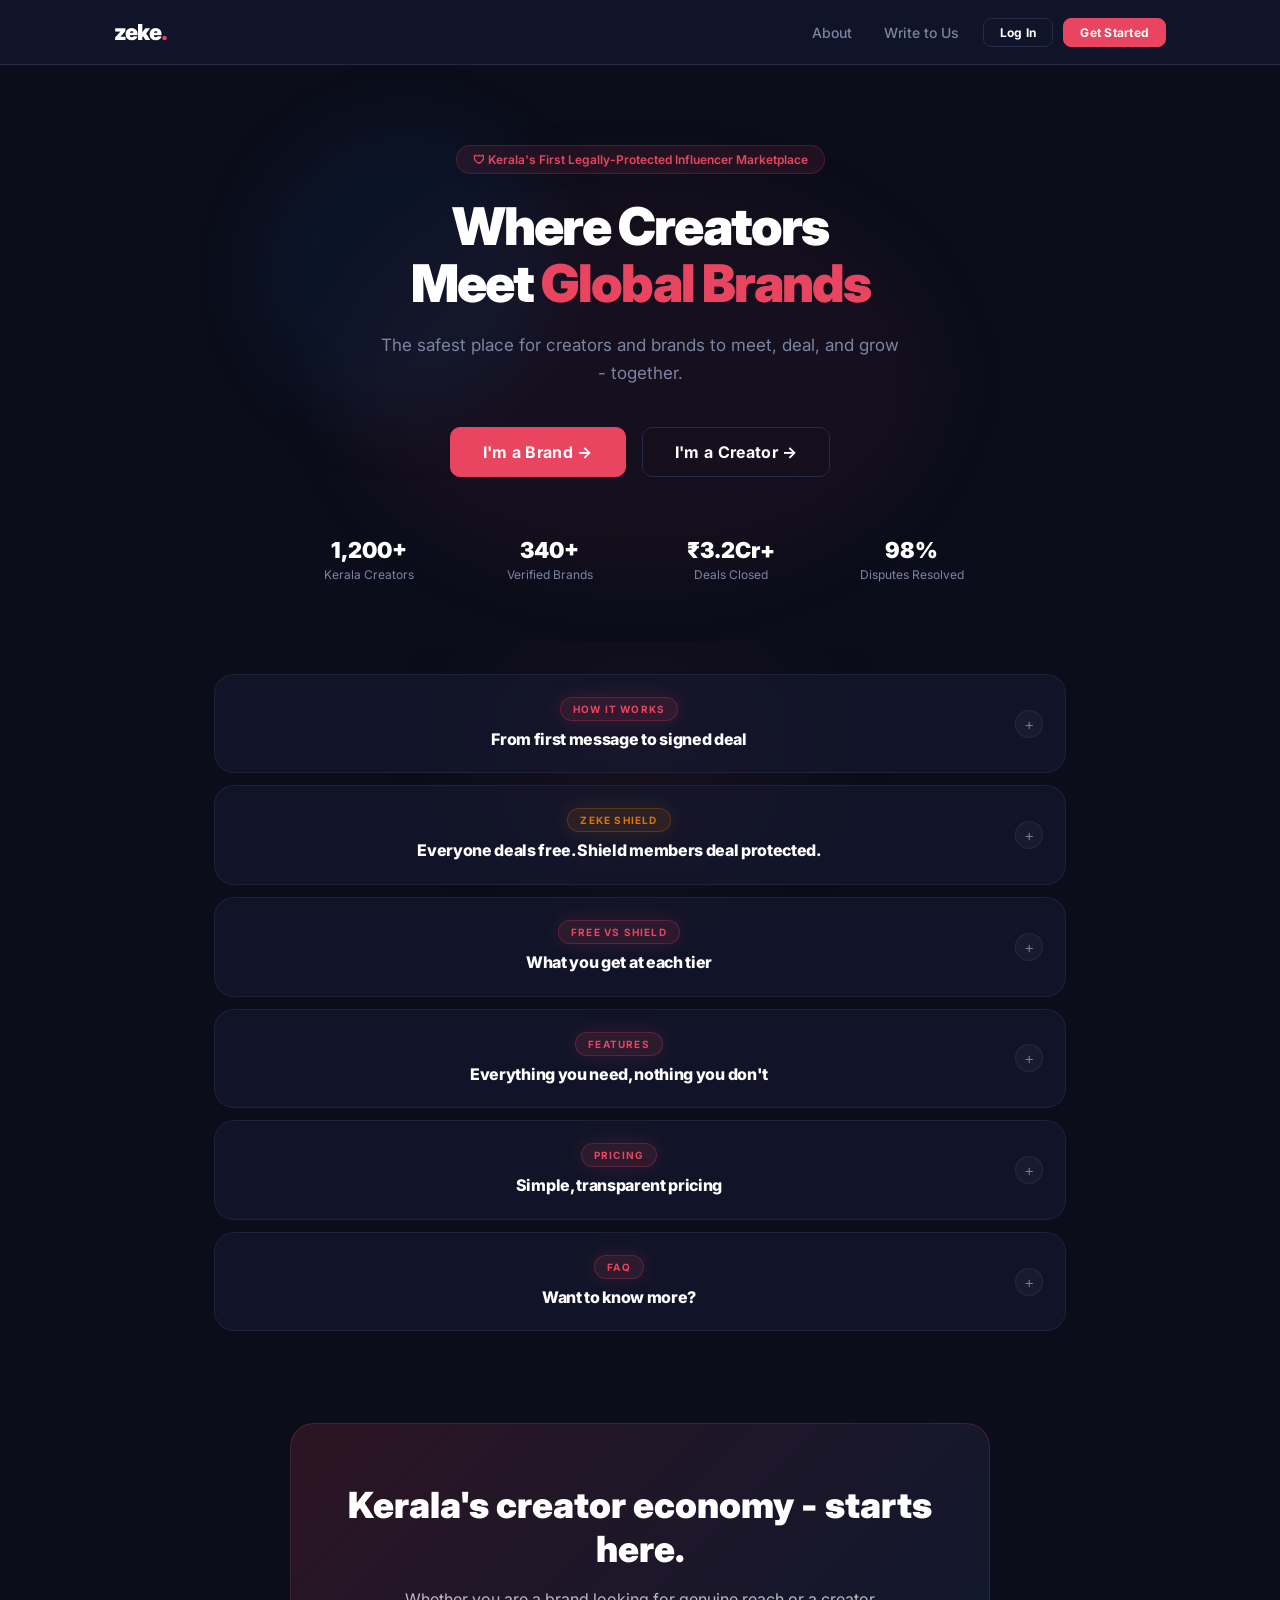
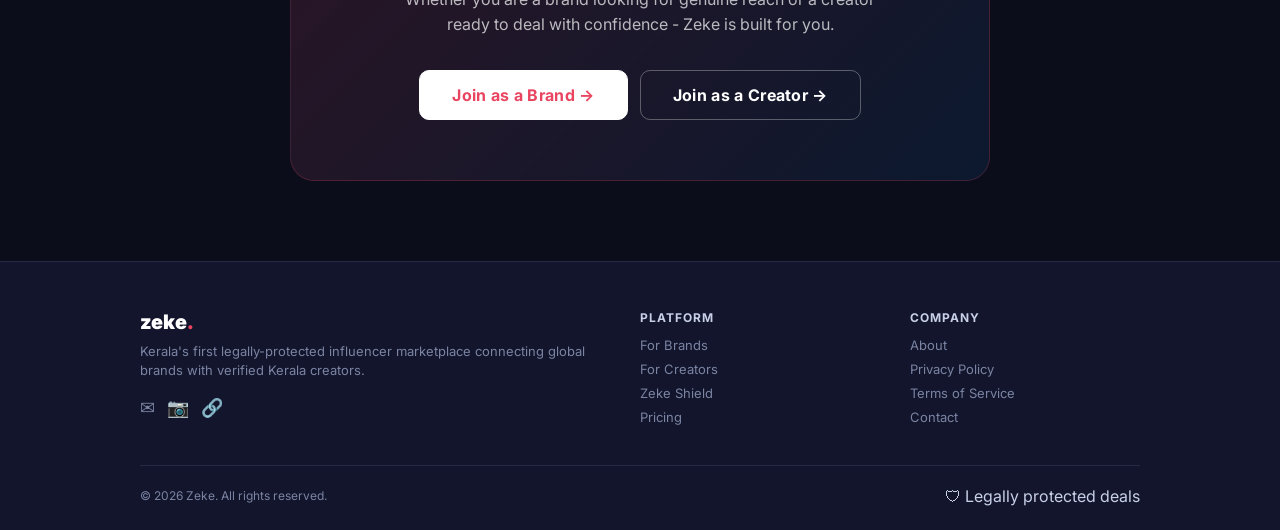
==== commit 3d261967: "Fix 1143 smart quotes breaking JS and CSS across entire file Every copy-paste from the editor introd" ====
--- a/index.html
+++ b/index.html
@@ -12,9 +12,7 @@
 <link rel="icon" type="image/svg+xml" href="data:image/svg+xml,<svg xmlns='http://www.w3.org/2000/svg' viewBox='0 0 100 100'><rect width='100' height='100' rx='20' fill='%230B0D1A'/><text y='.9em' font-size='80' x='10' fill='white'>z</text></svg>">
 <link href="https://fonts.googleapis.com/css2?family=Inter:wght@400;500;600;700;800;900&display=swap" rel="stylesheet">
 <style>
-/* ═══════════════════════════════════════
-   RESET & BASE
-═══════════════════════════════════════ */
+/* RESET & BASE */
 *{margin:0;padding:0;box-sizing:border-box}
 :root{--dark:#0B0D1A;--navy:#12152B;--card:#181C35;--border:#252A45;--accent:#E94560;--gold:#D97706;--zgreen:#059669;--muted:#7B84A3;--light:#C8D0E7}
 html,body{background:#0B0D1A!important;min-height:100%;overflow-x:hidden}
@@ -28,10 +26,8 @@
 ::-webkit-scrollbar-track{background:#0B0D1A}
 ::-webkit-scrollbar-thumb{background:#252A45;border-radius:3px}
 
-/* ═══════════════════════════════════════
-SHARED COMPONENTS
-═══════════════════════════════════════ */
-.btn{display:inline-flex;align-items:center;justify-content:center;gap:8px;font-weight:700;letter-spacing:.02em;transition:color .15s,background .15s,border-color .15s,opacity .15s;cursor:pointer;border-radius:10px;border:1px solid transparent;font-family:‘Inter’,sans-serif}
+/* SHARED COMPONENTS */
+.btn{display:inline-flex;align-items:center;justify-content:center;gap:8px;font-weight:700;letter-spacing:.02em;transition:color .15s,background .15s,border-color .15s,opacity .15s;cursor:pointer;border-radius:10px;border:1px solid transparent;font-family:'Inter',sans-serif}
 .btn-sm{padding:6px 16px;font-size:12px;border-radius:8px}
 .btn-md{padding:10px 24px;font-size:14px}
 .btn-lg{padding:14px 32px;font-size:16px}
@@ -49,7 +45,7 @@
 .badge-gold{background:rgba(217,119,6,.15);color:#D97706}
 .badge-green{background:rgba(5,150,105,.15);color:#059669}
 .badge-muted{background:rgba(123,132,163,.15);color:#7B84A3}
-.badge-dot::before{content:’’;width:6px;height:6px;border-radius:50%;background:currentColor}
+.badge-dot::before{content:'';width:6px;height:6px;border-radius:50%;background:currentColor}
 .card{background:#181C35;border:1px solid #252A45;border-radius:16px}
 .card-md{padding:20px}
 .card-glow-accent{box-shadow:0 0 0 1px rgba(233,69,96,.15),0 4px 24px rgba(233,69,96,.08)}
@@ -58,9 +54,7 @@
 .empty-state{display:flex;flex-direction:column;align-items:center;justify-content:center;gap:12px;padding:60px 20px;text-align:center;color:#7B84A3;font-size:14px}
 .error-msg{font-size:12px;color:#E94560;background:rgba(233,69,96,.1);border:1px solid rgba(233,69,96,.2);border-radius:10px;padding:8px 12px}
 
-/* ═══════════════════════════════════════
-NAVBAR (shared)
-═══════════════════════════════════════ */
+/* NAVBAR */
 #top-nav{position:sticky;top:0;z-index:200;background:rgba(18,21,43,.92);backdrop-filter:blur(12px);border-bottom:1px solid #252A45}
 .nav-inner{max-width:1100px;margin:0 auto;padding:0 24px;height:64px;display:flex;align-items:center;justify-content:space-between}
 .nav-logo{font-size:22px;font-weight:900;color:#fff;letter-spacing:-1px;cursor:pointer}
@@ -68,9 +62,7 @@
 .notif-btn{position:relative;color:#7B84A3;background:none;border:none;cursor:pointer;padding:2px}
 .notif-dot{position:absolute;top:-2px;right:-2px;width:8px;height:8px;background:#E94560;border-radius:50%}
 
-/* ═══════════════════════════════════════
-DASHBOARD LAYOUT (shared)
-═══════════════════════════════════════ */
+/* DASHBOARD LAYOUT */
 .dash-layout{display:flex;min-height:calc(100vh - 64px)}
 .sidebar{width:224px;background:#12152B;border-right:1px solid #252A45;padding:24px 16px;display:flex;flex-direction:column;gap:4px;flex-shrink:0}
 .sidebar-profile{display:flex;align-items:center;gap:10px;padding:0 8px 20px;margin-bottom:12px;border-bottom:1px solid #252A45}
@@ -80,7 +72,6 @@
 .sidebar-nav-btn{display:flex;align-items:center;gap:10px;padding:10px 12px;border-radius:12px;font-size:14px;font-weight:500;transition:color .15s,background .15s;color:#7B84A3;cursor:pointer;border:none;background:none;width:100%;text-align:left}
 .sidebar-nav-btn:hover{color:#C8D0E7;background:rgba(255,255,255,.05)}
 .sidebar-nav-btn.active-tab{color:#E94560;background:rgba(233,69,96,.1)}
-.sidebar-nav-btn.active-tab-gold{color:#D97706;background:rgba(217,119,6,.1)}
 .sidebar-count{margin-left:auto;color:#fff;font-size:10px;font-weight:700;padding:2px 7px;border-radius:20px}
 .sidebar-footer{margin-top:auto;display:flex;flex-direction:column;gap:4px}
 .dash-main{flex:1;min-height:0}
@@ -109,16 +100,8 @@
 .platform-val{font-size:14px;font-weight:700;color:#fff}
 
 /* DEAL TABS */
-.deal-tab{padding:10px 14px;font-size:13px;font-weight:600;color:#7B84A3;cursor:pointer;border:none;background:none;border-bottom:2px solid transparent;margin-bottom:-1px;font-family:‘Inter’,sans-serif;white-space:nowrap;transition:color .15s,border-color .15s}
+.deal-tab{padding:10px 14px;font-size:13px;font-weight:600;color:#7B84A3;cursor:pointer;border:none;background:none;border-bottom:2px solid transparent;margin-bottom:-1px;font-family:'Inter',sans-serif;white-space:nowrap;transition:color .15s,border-color .15s}
 .deal-tab.active{color:#E94560;border-bottom-color:#E94560}
-
-/* DEAL TIMELINE */
-.deal-step{display:flex;align-items:flex-start;gap:10px;padding:8px 0;position:relative}
-.deal-step:not(:last-child)::after{content:’’;position:absolute;left:7px;top:22px;bottom:-4px;width:1px;background:#252A45}
-.deal-step-dot{width:15px;height:15px;border-radius:50%;border:2px solid #252A45;background:#0B0D1A;flex-shrink:0;margin-top:2px}
-.deal-step-dot.done{background:#059669;border-color:#059669}
-.deal-step-label{font-size:12px;color:#7B84A3;flex:1;line-height:1.4}
-.deal-step-time{font-size:11px;color:#7B84A3;flex-shrink:0;white-space:nowrap}
 
 /* CHAT */
 .chat-bubble-in{background:#12152B;border:1px solid #252A45;border-radius:14px 14px 14px 4px;padding:10px 14px;max-width:78%}
@@ -133,7 +116,7 @@
 @keyframes notifIn{from{opacity:0;transform:translateY(-8px) scale(.97)}to{opacity:1;transform:translateY(0) scale(1)}}
 .notif-header{display:flex;align-items:center;justify-content:space-between;padding:16px 18px;border-bottom:1px solid #252A45}
 .notif-title{font-size:14px;font-weight:700;color:#fff}
-.notif-clear{font-size:12px;color:#E94560;font-weight:600;cursor:pointer;background:none;border:none;font-family:‘Inter’,sans-serif}
+.notif-clear{font-size:12px;color:#E94560;font-weight:600;cursor:pointer;background:none;border:none;font-family:'Inter',sans-serif}
 .notif-item{display:flex;align-items:flex-start;gap:12px;padding:14px 18px;border-bottom:1px solid rgba(37,42,69,.5);cursor:pointer;transition:background .15s}
 .notif-item:hover{background:rgba(255,255,255,.03)}
 .notif-item:last-child{border-bottom:none}
@@ -148,17 +131,15 @@
 /* MOBILE BOTTOM NAV */
 .mob-bottom-nav{display:none;position:fixed;bottom:0;left:0;right:0;z-index:300;background:#12152B;border-top:1px solid rgba(233,69,96,.12);padding:10px 0 env(safe-area-inset-bottom,14px)}
 .mob-bottom-nav-inner{display:flex;align-items:center;justify-content:space-evenly;width:100%}
-.mob-nav-btn{display:flex;flex-direction:column;align-items:center;justify-content:center;gap:4px;padding:4px 0;font-size:11px;color:#7B84A3;font-weight:500;cursor:pointer;border:none;background:none;font-family:‘Inter’,sans-serif;transition:color .15s;flex:1;max-width:80px}
+.mob-nav-btn{display:flex;flex-direction:column;align-items:center;justify-content:center;gap:4px;padding:4px 0;font-size:11px;color:#7B84A3;font-weight:500;cursor:pointer;border:none;background:none;font-family:'Inter',sans-serif;transition:color .15s;flex:1;max-width:80px}
 .mob-nav-btn.active{color:#E94560}
 .mob-nav-btn svg{transition:stroke .15s}
 .mob-nav-btn.active svg{stroke:#E94560!important}
-.mob-nav-btn-gold.active{color:#D97706}
-.mob-nav-btn-gold.active svg{stroke:#D97706!important}
 
 /* ADMIN */
-.btn-approve{display:inline-flex;align-items:center;gap:6px;padding:6px 14px;font-size:12px;font-weight:700;border-radius:8px;border:1px solid rgba(5,150,105,.3);background:rgba(5,150,105,.05);color:#059669;cursor:pointer;transition:background .15s;font-family:‘Inter’,sans-serif}
+.btn-approve{display:inline-flex;align-items:center;gap:6px;padding:6px 14px;font-size:12px;font-weight:700;border-radius:8px;border:1px solid rgba(5,150,105,.3);background:rgba(5,150,105,.05);color:#059669;cursor:pointer;transition:background .15s;font-family:'Inter',sans-serif}
 .btn-approve:hover{background:rgba(5,150,105,.15)}
-.btn-reject{display:inline-flex;align-items:center;gap:6px;padding:6px 14px;font-size:12px;font-weight:700;border-radius:8px;border:1px solid rgba(233,69,96,.3);background:rgba(233,69,96,.05);color:#E94560;cursor:pointer;transition:background .15s;font-family:‘Inter’,sans-serif}
+.btn-reject{display:inline-flex;align-items:center;gap:6px;padding:6px 14px;font-size:12px;font-weight:700;border-radius:8px;border:1px solid rgba(233,69,96,.3);background:rgba(233,69,96,.05);color:#E94560;cursor:pointer;transition:background .15s;font-family:'Inter',sans-serif}
 .btn-reject:hover{background:rgba(233,69,96,.15)}
 .action-cards{display:grid;grid-template-columns:repeat(3,1fr);gap:12px}
 .action-card{display:flex;align-items:center;gap:12px;padding:14px;border:1px solid #252A45;border-radius:14px;cursor:pointer;transition:opacity .15s;background:#181C35}
@@ -182,7 +163,7 @@
 .auth-bottom a{color:#E94560;font-weight:600;cursor:pointer}
 .auth-bottom a:hover{text-decoration:underline}
 .role-toggle{display:flex;border:1px solid #252A45;border-radius:12px;overflow:hidden;margin-bottom:20px}
-.role-btn{flex:1;padding:10px;font-size:14px;font-weight:700;border:none;cursor:pointer;transition:color .2s,background .2s;background:transparent;color:#7B84A3;font-family:‘Inter’,sans-serif}
+.role-btn{flex:1;padding:10px;font-size:14px;font-weight:700;border:none;cursor:pointer;transition:color .2s,background .2s;background:transparent;color:#7B84A3;font-family:'Inter',sans-serif}
 .role-btn.active{background:#E94560;color:#fff}
 .radio-option{display:flex;align-items:flex-start;gap:10px;padding:12px;border:1px solid #252A45;border-radius:12px;cursor:pointer;transition:border-color .15s,background .15s}
 .radio-option.selected{border-color:rgba(233,69,96,.5);background:rgba(233,69,96,.05)}
@@ -196,11 +177,9 @@
 .input-field.no-icon{padding-left:16px}
 .input-icon{position:absolute;left:12px;bottom:11px;color:#7B84A3;pointer-events:none}
 select.input-field{padding-left:16px;appearance:none}
-.pw-toggle{position:absolute;right:12px;bottom:10px;color:#7B84A3;background:none;border:none;cursor:pointer;padding:2px;font-size:13px;font-family:‘Inter’,sans-serif}
-
-/* ═══════════════════════════════════════
-LANDING PAGE - COMPLETE CSS
-═══════════════════════════════════════ */
+.pw-toggle{position:absolute;right:12px;bottom:10px;color:#7B84A3;background:none;border:none;cursor:pointer;padding:2px;font-size:13px;font-family:'Inter',sans-serif}
+
+/* LANDING */
 .nav-left{display:flex;align-items:center;gap:12px}
 .nav-links{display:flex;align-items:center;gap:4px}
 .nav-links a{font-size:14px;color:#7B84A3;font-weight:500;padding:8px 14px;border-radius:10px;transition:color .15s,background .15s}
@@ -298,9 +277,9 @@
 .footer-bottom{border-top:1px solid #252A45;padding-top:20px;display:flex;align-items:center;justify-content:space-between;flex-wrap:wrap;gap:8px}
 .footer-copy{font-size:12px;color:#7B84A3}
 .landing-sections{max-width:900px;margin:0 auto;padding:32px 24px 0;position:relative;overflow:hidden}
-.landing-sections::before{content:’’;position:absolute;top:-40px;left:50%;transform:translateX(-50%);width:600px;height:300px;border-radius:50%;background:radial-gradient(circle,rgba(233,69,96,.06),transparent 70%);filter:blur(40px);pointer-events:none;z-index:0}
+.landing-sections::before{content:'';position:absolute;top:-40px;left:50%;transform:translateX(-50%);width:600px;height:300px;border-radius:50%;background:radial-gradient(circle,rgba(233,69,96,.06),transparent 70%);filter:blur(40px);pointer-events:none;z-index:0}
 .ls-item{position:relative;background:rgba(24,28,53,.55);backdrop-filter:blur(8px);-webkit-backdrop-filter:blur(8px);border:1px solid rgba(255,255,255,.06);border-radius:20px;margin-bottom:12px;overflow:hidden;transition:background .3s,border-color .3s,box-shadow .3s;z-index:1}
-.ls-item::before{content:’’;position:absolute;inset:0;border-radius:20px;padding:1px;background:linear-gradient(135deg,rgba(233,69,96,.15),rgba(217,119,6,.08),rgba(15,52,96,.12));-webkit-mask:linear-gradient(#fff 0 0) content-box,linear-gradient(#fff 0 0);-webkit-mask-composite:xor;mask-composite:exclude;opacity:0;transition:opacity .3s;pointer-events:none}
+.ls-item::before{content:'';position:absolute;inset:0;border-radius:20px;padding:1px;background:linear-gradient(135deg,rgba(233,69,96,.15),rgba(217,119,6,.08),rgba(15,52,96,.12));-webkit-mask:linear-gradient(#fff 0 0) content-box,linear-gradient(#fff 0 0);-webkit-mask-composite:xor;mask-composite:exclude;opacity:0;transition:opacity .3s;pointer-events:none}
 .ls-item:hover::before{opacity:1}
 .ls-item:hover{background:rgba(24,28,53,.75);box-shadow:0 8px 32px rgba(0,0,0,.2),0 0 40px rgba(233,69,96,.04)}
 .ls-item.open{background:rgba(24,28,53,.8);border-color:rgba(233,69,96,.25);box-shadow:0 0 0 1px rgba(233,69,96,.1),0 12px 40px rgba(0,0,0,.3),0 0 60px rgba(233,69,96,.08)}
@@ -317,7 +296,7 @@
 .ls-item.open .ls-body{display:block}
 .inner-page{background:#0B0D1A;min-height:100vh;padding:0 0 80px}
 .inner-page-inner{max-width:820px;margin:0 auto;padding:48px 24px}
-.back-btn{display:inline-flex;align-items:center;gap:8px;font-size:13px;color:#7B84A3;background:none;border:none;cursor:pointer;padding:0;margin-bottom:32px;font-family:‘Inter’,sans-serif;transition:color .15s}
+.back-btn{display:inline-flex;align-items:center;gap:8px;font-size:13px;color:#7B84A3;background:none;border:none;cursor:pointer;padding:0;margin-bottom:32px;font-family:'Inter',sans-serif;transition:color .15s}
 .back-btn:hover{color:#fff}
 .founders-grid{display:grid;grid-template-columns:1fr 1fr;gap:14px;margin-top:20px}
 .founder-card{background:#181C35;border:1px solid #252A45;border-radius:14px;padding:20px}
@@ -330,15 +309,8 @@
 .v-icon{font-size:22px;margin-bottom:8px}
 .v-title{font-size:13px;font-weight:700;color:#fff;margin-bottom:6px}
 .v-desc{font-size:12px;color:#7B84A3;line-height:1.6}
-
-/* AUTH EXTRAS */
 .card-lg{padding:28px}
 .auth-note{display:flex;align-items:center;justify-content:center;gap:6px;font-size:11px;color:#7B84A3;margin-top:20px}
-.auth-tabs{display:flex;gap:0;margin-bottom:28px;border-bottom:1px solid #252A45}
-.auth-tab{padding:12px 24px;font-size:14px;font-weight:600;color:#7B84A3;cursor:pointer;border-bottom:2px solid transparent;margin-bottom:-1px;background:none;border-left:none;border-right:none;border-top:none;font-family:Inter,sans-serif}
-.auth-tab.active{color:#E94560;border-bottom-color:#E94560}
-
-/* INNER PAGES - ABOUT, PRIVACY, TERMS */
 .page-label-small{font-size:11px;font-weight:700;color:#E94560;text-transform:uppercase;letter-spacing:.12em;margin-bottom:14px}
 .inner-page-h1{font-size:36px;font-weight:900;color:#fff;line-height:1.1;letter-spacing:-1px;margin-bottom:16px}
 .inner-page-lead{font-size:16px;color:#7B84A3;line-height:1.75;margin-bottom:48px;max-width:600px}
@@ -346,7 +318,6 @@
 .inner-sec h3{font-size:16px;font-weight:700;color:#fff;margin-bottom:12px;padding-bottom:10px;border-bottom:1px solid #252A45}
 .inner-sec p{font-size:14px;color:#7B84A3;line-height:1.8;margin-bottom:10px}
 .inner-divider{height:1px;background:#252A45;margin:40px 0}
-/* ACCORDION */
 .acc-item{background:#181C35;border:1px solid #252A45;border-radius:12px;margin-bottom:8px;cursor:pointer;overflow:hidden;transition:border-color .15s}
 .acc-item:hover{border-color:rgba(233,69,96,.3)}
 .acc-item.open{border-color:rgba(233,69,96,.4)}
@@ -355,14 +326,6 @@
 .acc-item.open .acc-ic{transform:rotate(45deg);color:#E94560}
 .acc-a{display:none;padding:0 18px 16px;font-size:13px;color:#7B84A3;line-height:1.75}
 .acc-item.open .acc-a{display:block}
-/* FOUNDER & VALUE CARDS */
-.f-avatar{width:44px;height:44px;border-radius:50%;display:flex;align-items:center;justify-content:center;font-size:14px;font-weight:900;flex-shrink:0}
-.f-name{font-size:14px;font-weight:700;color:#fff}
-.f-role{font-size:11px;color:#E94560;font-weight:600;text-transform:uppercase;letter-spacing:.05em;margin-top:2px}
-.f-desc{font-size:13px;color:#7B84A3;line-height:1.6}
-.v-icon{font-size:22px;margin-bottom:8px}
-.v-title{font-size:13px;font-weight:700;color:#fff;margin-bottom:6px}
-.v-desc{font-size:12px;color:#7B84A3;line-height:1.6}
 
 /* MOBILE RESPONSIVE */
 @media(max-width:768px){
@@ -408,7 +371,6 @@
 
 </head>
 <body>
-
 <nav id="top-nav">
   <div class="nav-inner">
     <div class="nav-logo" onclick="showPage('landing')">zeke<span>.</span></div>
@@ -432,13 +394,6 @@
         <button class="btn btn-primary btn-sm btn-full" onclick="showPage('auth');closeMenu()">Get Started</button>
       </div>
     </div>
-    <div id="nav-right-creator" class="hidden" style="display:flex;align-items:center;gap:12px">
-      <span style="font-size:12px;color:#7B84A3;background:rgba(123,132,163,.08);border:1px solid #252A45;padding:4px 12px;border-radius:20px;font-weight:600">Free Creator</span>
-      <button class="notif-btn" aria-label="Notifications" onclick="toggleNotif()">
-        <svg width="18" height="18" viewBox="0 0 24 24" fill="none" stroke="currentColor" stroke-width="2"><path d="M18 8A6 6 0 0 0 6 8c0 7-3 9-3 9h18s-3-2-3-9"/><path d="M13.73 21a2 2 0 0 1-3.46 0"/></svg>
-        <span class="notif-dot" id="main-notif-dot"></span>
-      </button>
-    </div>
     <div id="nav-right-brand" class="hidden" style="display:flex;align-items:center;gap:12px">
       <button class="btn btn-primary btn-sm" onclick="bSwitchTab('campaigns')">+ New Campaign</button>
       <button class="notif-btn" aria-label="Notifications">
@@ -456,16 +411,11 @@
   </div>
 </nav>
 
-<!-- ═══════════════════════════════════════
-     PAGES WRAPPER
-═══════════════════════════════════════ -->
-
 <div id="pages">
 
 <!-- PAGE: LANDING -->
 
 <div id="page-landing">
-<!-- HERO -->
 <div id="landing-content">
 <section class="hero">
   <div class="hero-glow-1"></div>
@@ -485,10 +435,7 @@
   </div>
 </section>
 
-<!-- COLLAPSIBLE SECTIONS -->
-
 <div class="landing-sections">
-
   <div class="ls-item" id="how-it-works">
     <div class="ls-header" onclick="toggleSection('hiw')">
       <div class="ls-left"><span class="ls-chip">How It Works</span><span class="ls-title">From first message to signed deal</span></div>
@@ -619,10 +566,7 @@
       <div class="faq-item" onclick="event.stopPropagation();toggleFaq(this)"><div class="faq-q">How is Zeke different from Instagram DMs? <span class="faq-ic">+</span></div><div class="faq-a">Instagram DMs have no structure, no paper trail and no recourse. Zeke gives you a structured offer system, negotiation chat, and for Shield members a signed PDF agreement.</div></div>
     </div>
   </div>
-
 </div>
-
-<!-- CTA -->
 
 <section class="cta-banner">
   <div class="cta-inner">
@@ -634,8 +578,6 @@
     </div>
   </div>
 </section>
-
-<!-- FOOTER -->
 
 <footer>
   <div class="footer-inner">
@@ -674,9 +616,7 @@
     </div>
   </div>
 </footer>
-</div><!-- end landing-content -->
-
-<!-- ABOUT SECTION -->
+</div>
 
 <div id="about" class="inner-page hidden">
   <div class="inner-page-inner">
@@ -719,8 +659,6 @@
   </div>
 </div>
 
-<!-- PRIVACY SECTION -->
-
 <div id="privacy" class="inner-page hidden">
   <div class="inner-page-inner">
     <button class="back-btn" onclick="showSection('landing')">&#8592; Back</button>
@@ -728,60 +666,21 @@
     <h2 class="inner-page-h1">Privacy Policy</h2>
     <p style="font-size:13px;color:#7B84A3;margin-bottom:28px">Last updated: April 2026</p>
     <div style="background:rgba(233,69,96,.06);border:1px solid rgba(233,69,96,.15);border-radius:12px;padding:16px 20px;font-size:14px;color:#C8D0E7;line-height:1.7;margin-bottom:28px">Zeke is committed to protecting your privacy. We do not sell your data - ever.</div>
-
-```
-<div class="acc-item" onclick="toggleAcc(this)">
-  <div class="acc-q">1. Who we are <span class="acc-ic">+</span></div>
-  <div class="acc-a">Zeke is a creator-brand deal platform. For privacy questions, contact us at privacy[at]zeke.global</div>
-</div>
-<div class="acc-item" onclick="toggleAcc(this)">
-  <div class="acc-q">2. What data we collect <span class="acc-ic">+</span></div>
-  <div class="acc-a">Account data (name, email, password), profile data (niche, location, social handles), deal data (offers, messages, agreements), payment records for Shield subscriptions, and basic usage analytics.</div>
-</div>
-<div class="acc-item" onclick="toggleAcc(this)">
-  <div class="acc-q">3. How we use your data <span class="acc-ic">+</span></div>
-  <div class="acc-a">To operate the platform, match creators with brands, generate PDF agreements, provide Shield dispute resolution, send platform notifications you have opted into, and comply with legal obligations.</div>
-</div>
-<div class="acc-item" onclick="toggleAcc(this)">
-  <div class="acc-q">4. Who we share data with <span class="acc-ic">+</span></div>
-  <div class="acc-a">We do not sell your data. We share only between deal parties (creators and brands), with service providers under strict agreements, and when legally required.</div>
-</div>
-<div class="acc-item" onclick="toggleAcc(this)">
-  <div class="acc-q">5. Zeke Shield and legal agreements <span class="acc-ic">+</span></div>
-  <div class="acc-a">Shield member deal agreements are stored as legal records. In a dispute, these records may be accessed by the Zeke team and, if escalated, relevant legal parties. Never shared outside of a legitimate dispute process.</div>
-</div>
-<div class="acc-item" onclick="toggleAcc(this)">
-  <div class="acc-q">6. Data retention <span class="acc-ic">+</span></div>
-  <div class="acc-a">Account data is kept while your account is active. Deal records are kept for a minimum of 3 years for legal compliance. You may request deletion at any time subject to legal retention requirements.</div>
-</div>
-<div class="acc-item" onclick="toggleAcc(this)">
-  <div class="acc-q">7. Your rights <span class="acc-ic">+</span></div>
-  <div class="acc-a">You have the right to access, correct, delete, and export your data. To exercise these rights contact privacy[at]zeke.global</div>
-</div>
-<div class="acc-item" onclick="toggleAcc(this)">
-  <div class="acc-q">8. Cookies <span class="acc-ic">+</span></div>
-  <div class="acc-a">We use essential cookies only - to keep you logged in and maintain your session. No advertising cookies. We do not track you across other sites.</div>
-</div>
-<div class="acc-item" onclick="toggleAcc(this)">
-  <div class="acc-q">9. Security <span class="acc-ic">+</span></div>
-  <div class="acc-a">All data is transmitted over HTTPS. Passwords are hashed and never stored in plain text. We follow industry-standard security practices.</div>
-</div>
-<div class="acc-item" onclick="toggleAcc(this)">
-  <div class="acc-q">10. Changes to this policy <span class="acc-ic">+</span></div>
-  <div class="acc-a">We will notify registered users of any significant changes by email. Continued use after changes constitutes acceptance.</div>
-</div>
-<div class="acc-item" onclick="toggleAcc(this)">
-  <div class="acc-q">11. Contact <span class="acc-ic">+</span></div>
-  <div class="acc-a">privacy[at]zeke.global</div>
-</div>
-```
-
+    <div class="acc-item" onclick="toggleAcc(this)"><div class="acc-q">1. Who we are <span class="acc-ic">+</span></div><div class="acc-a">Zeke is a creator-brand deal platform. For privacy questions, contact us at privacy[at]zeke.global</div></div>
+    <div class="acc-item" onclick="toggleAcc(this)"><div class="acc-q">2. What data we collect <span class="acc-ic">+</span></div><div class="acc-a">Account data (name, email, password), profile data (niche, location, social handles), deal data (offers, messages, agreements), payment records for Shield subscriptions, and basic usage analytics.</div></div>
+    <div class="acc-item" onclick="toggleAcc(this)"><div class="acc-q">3. How we use your data <span class="acc-ic">+</span></div><div class="acc-a">To operate the platform, match creators with brands, generate PDF agreements, provide Shield dispute resolution, send platform notifications you have opted into, and comply with legal obligations.</div></div>
+    <div class="acc-item" onclick="toggleAcc(this)"><div class="acc-q">4. Who we share data with <span class="acc-ic">+</span></div><div class="acc-a">We do not sell your data. We share only between deal parties (creators and brands), with service providers under strict agreements, and when legally required.</div></div>
+    <div class="acc-item" onclick="toggleAcc(this)"><div class="acc-q">5. Zeke Shield and legal agreements <span class="acc-ic">+</span></div><div class="acc-a">Shield member deal agreements are stored as legal records. In a dispute, these records may be accessed by the Zeke team and, if escalated, relevant legal parties. Never shared outside of a legitimate dispute process.</div></div>
+    <div class="acc-item" onclick="toggleAcc(this)"><div class="acc-q">6. Data retention <span class="acc-ic">+</span></div><div class="acc-a">Account data is kept while your account is active. Deal records are kept for a minimum of 3 years for legal compliance. You may request deletion at any time subject to legal retention requirements.</div></div>
+    <div class="acc-item" onclick="toggleAcc(this)"><div class="acc-q">7. Your rights <span class="acc-ic">+</span></div><div class="acc-a">You have the right to access, correct, delete, and export your data. To exercise these rights contact privacy[at]zeke.global</div></div>
+    <div class="acc-item" onclick="toggleAcc(this)"><div class="acc-q">8. Cookies <span class="acc-ic">+</span></div><div class="acc-a">We use essential cookies only - to keep you logged in and maintain your session. No advertising cookies. We do not track you across other sites.</div></div>
+    <div class="acc-item" onclick="toggleAcc(this)"><div class="acc-q">9. Security <span class="acc-ic">+</span></div><div class="acc-a">All data is transmitted over HTTPS. Passwords are hashed and never stored in plain text. We follow industry-standard security practices.</div></div>
+    <div class="acc-item" onclick="toggleAcc(this)"><div class="acc-q">10. Changes to this policy <span class="acc-ic">+</span></div><div class="acc-a">We will notify registered users of any significant changes by email. Continued use after changes constitutes acceptance.</div></div>
+    <div class="acc-item" onclick="toggleAcc(this)"><div class="acc-q">11. Contact <span class="acc-ic">+</span></div><div class="acc-a">privacy[at]zeke.global</div></div>
   </div>
 </div>
 </div>
-
 <!-- PAGE: AUTH -->
-
 <div id="page-auth" class="hidden">
 <div class="auth-page" id="login-view">
   <div class="auth-glow"></div>
@@ -803,7 +702,7 @@
           <label class="input-label" for="login-password">Password</label>
           <div style="position:relative">
             <span class="input-icon">&#128274;</span>
-            <input class="input-field" type="password" id="login-password" placeholder="••••••••" autocomplete="current-password"><button type="button" class="pw-toggle" onclick="togglePw('login-password',this)">Show</button>
+            <input class="input-field" type="password" id="login-password" placeholder="&#9679;&#9679;&#9679;&#9679;&#9679;&#9679;&#9679;&#9679;" autocomplete="current-password"><button type="button" class="pw-toggle" onclick="togglePw('login-password',this)">Show</button>
           </div>
         </div>
         <div id="login-error" class="error-msg hidden"></div>
@@ -859,18 +758,9 @@
         <div id="brand-fields">
           <div style="display:flex;flex-direction:column;gap:8px;margin-bottom:12px">
             <label class="input-label">Brand Type</label>
-            <label class="radio-option selected" id="opt-business">
-              <input type="radio" name="btype" value="business" checked onchange="selectBrandType(this)">
-              <div><div style="font-size:14px;font-weight:700;color:#fff">Business</div><div style="font-size:12px;color:#7B84A3">Company / startup</div></div>
-            </label>
-            <label class="radio-option" id="opt-ngo">
-              <input type="radio" name="btype" value="ngo" onchange="selectBrandType(this)">
-              <div><div style="font-size:14px;font-weight:700;color:#fff">NGO / Cause</div><div style="font-size:12px;color:#7B84A3">Non-profit, social cause</div></div>
-            </label>
-            <label class="radio-option" id="opt-agency">
-              <input type="radio" name="btype" value="agency" onchange="selectBrandType(this)">
-              <div><div style="font-size:14px;font-weight:700;color:#fff">Agency</div><div style="font-size:12px;color:#7B84A3">Marketing / PR agency</div></div>
-            </label>
+            <label class="radio-option selected" id="opt-business"><input type="radio" name="btype" value="business" checked onchange="selectBrandType(this)"><div><div style="font-size:14px;font-weight:700;color:#fff">Business</div><div style="font-size:12px;color:#7B84A3">Company / startup</div></div></label>
+            <label class="radio-option" id="opt-ngo"><input type="radio" name="btype" value="ngo" onchange="selectBrandType(this)"><div><div style="font-size:14px;font-weight:700;color:#fff">NGO / Cause</div><div style="font-size:12px;color:#7B84A3">Non-profit, social cause</div></div></label>
+            <label class="radio-option" id="opt-agency"><input type="radio" name="btype" value="agency" onchange="selectBrandType(this)"><div><div style="font-size:14px;font-weight:700;color:#fff">Agency</div><div style="font-size:12px;color:#7B84A3">Marketing / PR agency</div></div></label>
           </div>
           <div class="input-wrap">
             <label class="input-label">Location / Region</label>
@@ -894,70 +784,38 @@
             <label class="input-label">Based in</label>
             <input class="input-field no-icon" type="text" id="inf-location" placeholder="e.g. Kochi, Kerala">
           </div>
-
-```
-      <!-- AGE CHECK -->
-      <div style="background:rgba(233,69,96,.04);border:1px solid rgba(233,69,96,.15);border-radius:12px;padding:14px;margin-bottom:12px">
-        <div style="font-size:13px;font-weight:700;color:#fff;margin-bottom:12px">Are you 18 or older?</div>
-        <div style="display:flex;gap:10px">
-          <label id="age-yes-btn" onclick="setAge(true)" style="flex:1;display:flex;align-items:center;justify-content:center;gap:8px;padding:10px;border:1px solid rgba(5,150,105,.4);border-radius:10px;cursor:pointer;font-size:13px;font-weight:700;color:#059669;background:rgba(5,150,105,.08);transition:border-color .15s,color .15s,background .15s">
-            <input type="radio" name="agecheck" value="yes" style="display:none"> &#10003; Yes, I am 18+
-          </label>
-          <label id="age-no-btn" onclick="setAge(false)" style="flex:1;display:flex;align-items:center;justify-content:center;gap:8px;padding:10px;border:1px solid #252A45;border-radius:10px;cursor:pointer;font-size:13px;font-weight:700;color:#7B84A3;background:transparent;transition:border-color .15s,color .15s,background .15s">
-            <input type="radio" name="agecheck" value="no" style="display:none"> I am under 18
-          </label>
-        </div>
-      </div>
-
-      <!-- GUARDIAN FIELDS - shown if under 18 -->
-      <div id="guardian-fields" class="hidden" style="background:rgba(217,119,6,.04);border:1px solid rgba(217,119,6,.2);border-radius:12px;padding:14px;margin-bottom:12px">
-        <div style="font-size:12px;font-weight:700;color:#D97706;margin-bottom:4px">&#128737; Guardian required</div>
-        <div style="font-size:11px;color:#7B84A3;margin-bottom:14px">Since you are under 18, a parent or legal guardian must manage this account and is legally responsible for all deals.</div>
-        <div style="display:flex;flex-direction:column;gap:10px">
-          <div class="input-wrap">
-            <label class="input-label">Guardian Full Name</label>
-            <input class="input-field no-icon" type="text" id="guardian-name" placeholder="Parent or legal guardian name">
-          </div>
-          <div class="input-wrap">
-            <label class="input-label">Guardian Email</label>
-            <input class="input-field no-icon" type="email" id="guardian-email" placeholder="Guardian's email address">
-          </div>
-          <div class="input-wrap">
-            <label class="input-label">Relationship</label>
-            <select class="input-field no-icon" id="guardian-relation">
-              <option value="">Select relationship</option>
-              <option>Parent</option>
-              <option>Legal Guardian</option>
-              <option>Sibling (18+)</option>
-              <option>Other Authorized Person</option>
-            </select>
-          </div>
-        </div>
-      </div>
-
-      <div class="shield-teaser">
-        <span style="color:#D97706;font-size:16px">&#128737;</span>
-        <div>
-          <div style="font-size:12px;font-weight:700;color:#D97706">Upgrade to Zeke Shield later</div>
-          <div style="font-size:12px;color:#7B84A3;margin-top:2px">&#8377;1,999/yr - legal protection, verified badge &amp; priority discovery</div>
-        </div>
-      </div>
-    </div>
-    <div id="step2-error" class="error-msg hidden"></div>
-    <button class="btn btn-primary btn-md btn-full" onclick="doRegister()">Create Account</button>
-    <p style="font-size:12px;color:#7B84A3;text-align:center">By signing up you agree to our <a href="index.html#privacy" onclick="localStorage.setItem('zeke-section','privacy')" style="color:#7B84A3;text-decoration:underline">Terms</a> &amp; <a href="index.html#privacy" onclick="localStorage.setItem('zeke-section','privacy')" style="color:#7B84A3;text-decoration:underline">Privacy Policy</a></p>
-  </div>
-  <div class="auth-bottom">Already have an account? <a onclick="showView('login')">Sign in</a></div>
-</div>
-<div class="auth-note">&#128737; Kerala's legally protected influencer marketplace</div>
-```
-
+          <div style="background:rgba(233,69,96,.04);border:1px solid rgba(233,69,96,.15);border-radius:12px;padding:14px;margin-bottom:12px">
+            <div style="font-size:13px;font-weight:700;color:#fff;margin-bottom:12px">Are you 18 or older?</div>
+            <div style="display:flex;gap:10px">
+              <label id="age-yes-btn" onclick="setAge(true)" style="flex:1;display:flex;align-items:center;justify-content:center;gap:8px;padding:10px;border:1px solid rgba(5,150,105,.4);border-radius:10px;cursor:pointer;font-size:13px;font-weight:700;color:#059669;background:rgba(5,150,105,.08)"><input type="radio" name="agecheck" value="yes" style="display:none"> &#10003; Yes, I am 18+</label>
+              <label id="age-no-btn" onclick="setAge(false)" style="flex:1;display:flex;align-items:center;justify-content:center;gap:8px;padding:10px;border:1px solid #252A45;border-radius:10px;cursor:pointer;font-size:13px;font-weight:700;color:#7B84A3;background:transparent"><input type="radio" name="agecheck" value="no" style="display:none"> I am under 18</label>
+            </div>
+          </div>
+          <div id="guardian-fields" class="hidden" style="background:rgba(217,119,6,.04);border:1px solid rgba(217,119,6,.2);border-radius:12px;padding:14px;margin-bottom:12px">
+            <div style="font-size:12px;font-weight:700;color:#D97706;margin-bottom:4px">&#128737; Guardian required</div>
+            <div style="font-size:11px;color:#7B84A3;margin-bottom:14px">Since you are under 18, a parent or legal guardian must manage this account and is legally responsible for all deals.</div>
+            <div style="display:flex;flex-direction:column;gap:10px">
+              <div class="input-wrap"><label class="input-label">Guardian Full Name</label><input class="input-field no-icon" type="text" id="guardian-name" placeholder="Parent or legal guardian name"></div>
+              <div class="input-wrap"><label class="input-label">Guardian Email</label><input class="input-field no-icon" type="email" id="guardian-email" placeholder="Guardian's email address"></div>
+              <div class="input-wrap"><label class="input-label">Relationship</label><select class="input-field no-icon" id="guardian-relation"><option value="">Select relationship</option><option>Parent</option><option>Legal Guardian</option><option>Sibling (18+)</option><option>Other Authorized Person</option></select></div>
+            </div>
+          </div>
+          <div class="shield-teaser">
+            <span style="color:#D97706;font-size:16px">&#128737;</span>
+            <div><div style="font-size:12px;font-weight:700;color:#D97706">Upgrade to Zeke Shield later</div><div style="font-size:12px;color:#7B84A3;margin-top:2px">&#8377;1,999/yr - legal protection, verified badge &amp; priority discovery</div></div>
+          </div>
+        </div>
+        <div id="step2-error" class="error-msg hidden"></div>
+        <button class="btn btn-primary btn-md btn-full" onclick="doRegister()">Create Account</button>
+        <p style="font-size:12px;color:#7B84A3;text-align:center">By signing up you agree to our <a onclick="showSection('privacy')" style="color:#7B84A3;text-decoration:underline">Terms</a> &amp; <a onclick="showSection('privacy')" style="color:#7B84A3;text-decoration:underline">Privacy Policy</a></p>
+      </div>
+      <div class="auth-bottom">Already have an account? <a onclick="showView('login')">Sign in</a></div>
+    </div>
+    <div class="auth-note">&#128737; Kerala's legally protected influencer marketplace</div>
   </div>
 </div>
 </div>
-
-<!-- PAGE: CREATOR -->
-
+<!-- PAGE: CREATOR (new dashboard) -->
 <div id="page-creator" class="hidden">
 <div class="dash-layout">
   <aside class="sidebar">
@@ -987,9 +845,9 @@
       <button class="sidebar-nav-btn">
         <svg width="15" height="15" viewBox="0 0 24 24" fill="none" stroke="currentColor" stroke-width="2"><circle cx="12" cy="12" r="3"/><path d="M19.4 15a1.65 1.65 0 0 0 .33 1.82l.06.06a2 2 0 0 1-2.83 2.83l-.06-.06a1.65 1.65 0 0 0-1.82-.33 1.65 1.65 0 0 0-1 1.51V21a2 2 0 0 1-4 0v-.09A1.65 1.65 0 0 0 9 19.4a1.65 1.65 0 0 0-1.82.33l-.06.06a2 2 0 0 1-2.83-2.83l.06-.06A1.65 1.65 0 0 0 4.68 15a1.65 1.65 0 0 0-1.51-1H3a2 2 0 0 1 0-4h.09A1.65 1.65 0 0 0 4.6 9a1.65 1.65 0 0 0-.33-1.82l-.06-.06a2 2 0 0 1 2.83-2.83l.06.06A1.65 1.65 0 0 0 9 4.68a1.65 1.65 0 0 0 1-1.51V3a2 2 0 0 1 4 0v.09a1.65 1.65 0 0 0 1 1.51 1.65 1.65 0 0 0 1.82-.33l.06-.06a2 2 0 0 1 2.83 2.83l-.06.06A1.65 1.65 0 0 0 19.4 9a1.65 1.65 0 0 0 1.51 1H21a2 2 0 0 1 0 4h-.09a1.65 1.65 0 0 0-1.51 1z"/></svg> Settings
       </button>
-      <a class="sidebar-nav-btn" href="index.html" style="color:#E94560">
+      <button class="sidebar-nav-btn" onclick="showPage('landing')" style="color:#E94560">
         <svg width="15" height="15" viewBox="0 0 24 24" fill="none" stroke="currentColor" stroke-width="2"><path d="M9 21H5a2 2 0 0 1-2-2V5a2 2 0 0 1 2-2h4"/><polyline points="16 17 21 12 16 7"/><line x1="21" y1="12" x2="9" y2="12"/></svg> Sign Out
-      </a>
+      </button>
     </div>
   </aside>
 
@@ -999,11 +857,18 @@
         <svg width="14" height="14" viewBox="0 0 24 24" fill="none" stroke="currentColor" stroke-width="2"><circle cx="11" cy="11" r="8"/><path d="m21 21-4.35-4.35"/></svg>
         <input type="text" placeholder="Search offers, brands...">
       </div>
+      <div style="display:flex;align-items:center;gap:12px">
+        <span style="font-size:12px;color:#7B84A3;background:rgba(123,132,163,.08);border:1px solid #252A45;padding:4px 12px;border-radius:20px;font-weight:600">Free Creator</span>
+        <button class="notif-btn" aria-label="Notifications" onclick="toggleNotif()">
+          <svg width="18" height="18" viewBox="0 0 24 24" fill="none" stroke="currentColor" stroke-width="2"><path d="M18 8A6 6 0 0 0 6 8c0 7-3 9-3 9h18s-3-2-3-9"/><path d="M13.73 21a2 2 0 0 1-3.46 0"/></svg>
+          <span class="notif-dot" id="main-notif-dot"></span>
+        </button>
+      </div>
     </div>
     <div class="dash-content">
 
 ```
-  <!-- ═══════════ HOME ═══════════ -->
+  <!-- HOME -->
   <div id="tab-overview">
     <h1 style="font-size:24px;font-weight:900;color:#fff">Hey, Aligerouszz</h1>
     <p style="color:#7B84A3;font-size:14px;margin-top:4px;margin-bottom:20px">Fashion &amp; Lifestyle &middot; Dubai, UAE</p>
@@ -1048,7 +913,7 @@
     </div>
   </div>
 
-  <!-- ═══════════ OFFERS ═══════════ -->
+  <!-- OFFERS -->
   <div id="tab-offers" class="hidden">
     <h2 style="font-size:20px;font-weight:900;color:#fff;margin-bottom:16px">Offers Inbox</h2>
     <div class="empty-state">
@@ -1057,9 +922,8 @@
     </div>
   </div>
 
-  <!-- ═══════════ CHATS ═══════════ -->
+  <!-- CHATS -->
   <div id="tab-chats" class="hidden">
-    <!-- List view -->
     <div id="chats-list">
       <h2 style="font-size:20px;font-weight:900;color:#fff;margin-bottom:4px">Chats</h2>
       <p style="font-size:12px;color:#7B84A3;margin-bottom:20px">Your deal conversations with brands</p>
@@ -1076,15 +940,10 @@
           </div>
         </div>
       </div>
-
-    </div>
-
-    <!-- Chat window (full screen) -->
+    </div>
     <div id="chats-window" class="hidden" style="flex-direction:column;height:calc(100vh - 140px)">
       <div style="display:flex;align-items:center;gap:10px;padding-bottom:16px;border-bottom:1px solid #252A45;margin-bottom:16px;flex-shrink:0">
-        <button onclick="closeChat()" style="background:rgba(255,255,255,.05);border:1px solid #252A45;border-radius:10px;width:36px;height:36px;display:flex;align-items:center;justify-content:center;cursor:pointer;color:#C8D0E7;flex-shrink:0">
-          <svg width="16" height="16" viewBox="0 0 24 24" fill="none" stroke="currentColor" stroke-width="2"><polyline points="15 18 9 12 15 6"/></svg>
-        </button>
+        <button onclick="closeChat()" style="background:rgba(255,255,255,.05);border:1px solid #252A45;border-radius:10px;width:36px;height:36px;display:flex;align-items:center;justify-content:center;cursor:pointer;color:#C8D0E7;flex-shrink:0"><svg width="16" height="16" viewBox="0 0 24 24" fill="none" stroke="currentColor" stroke-width="2"><polyline points="15 18 9 12 15 6"/></svg></button>
         <div class="item-avatar" id="chat-avatar" style="background:rgba(5,150,105,.1);border-color:rgba(5,150,105,.3);color:#059669;width:36px;height:36px;font-size:11px;flex-shrink:0">LU</div>
         <div style="flex:1;min-width:0">
           <div id="chat-brand-name" style="font-size:14px;font-weight:700;color:#fff">Lulu Hypermarket</div>
@@ -1093,18 +952,14 @@
         <button id="chat-deal-btn" onclick="switchTab('deals');setMob('deals')" style="background:none;border:none;cursor:pointer;color:#7B84A3;font-size:11px;font-weight:600;font-family:'Inter',sans-serif;flex-shrink:0">View Deal</button>
       </div>
       <div id="chat-messages" style="flex:1;overflow-y:auto;display:flex;flex-direction:column;gap:12px;padding-bottom:16px"></div>
-      <div id="chat-footer" style="flex-shrink:0;padding-top:12px;border-top:1px solid #252A45;text-align:center;font-size:12px;color:#7B84A3">
-        This deal is closed. Chat is read-only.
-      </div>
-    </div>
-  </div>
-
-  <!-- ═══════════ DEALS ═══════════ -->
+      <div id="chat-footer" style="flex-shrink:0;padding-top:12px;border-top:1px solid #252A45;text-align:center;font-size:12px;color:#7B84A3">This deal is closed. Chat is read-only.</div>
+    </div>
+  </div>
+
+  <!-- DEALS -->
   <div id="tab-deals" class="hidden">
-    <!-- Deals list -->
     <div id="deals-list">
       <h2 style="font-size:20px;font-weight:900;color:#fff;margin-bottom:16px">Deals</h2>
-      <!-- Lulu deal (completed) -->
       <div class="item-card" style="border-color:rgba(5,150,105,.3);background:rgba(5,150,105,.03);cursor:pointer" onclick="openDeal('lulu')">
         <div class="item-card-header">
           <div style="display:flex;align-items:center;gap:10px">
@@ -1119,16 +974,10 @@
         </div>
         <div style="font-size:12px;color:#E94560;font-weight:600;text-align:right">View deal &#8594;</div>
       </div>
-
-    </div>
-
-    <!-- Deal detail view -->
+    </div>
     <div id="deals-detail" class="hidden">
-      <!-- Header -->
       <div style="display:flex;align-items:center;gap:10px;margin-bottom:16px">
-        <button onclick="closeDeal()" style="background:rgba(255,255,255,.05);border:1px solid #252A45;border-radius:10px;width:36px;height:36px;display:flex;align-items:center;justify-content:center;cursor:pointer;color:#C8D0E7;flex-shrink:0">
-          <svg width="16" height="16" viewBox="0 0 24 24" fill="none" stroke="currentColor" stroke-width="2"><polyline points="15 18 9 12 15 6"/></svg>
-        </button>
+        <button onclick="closeDeal()" style="background:rgba(255,255,255,.05);border:1px solid #252A45;border-radius:10px;width:36px;height:36px;display:flex;align-items:center;justify-content:center;cursor:pointer;color:#C8D0E7;flex-shrink:0"><svg width="16" height="16" viewBox="0 0 24 24" fill="none" stroke="currentColor" stroke-width="2"><polyline points="15 18 9 12 15 6"/></svg></button>
         <div style="flex:1;min-width:0">
           <div id="deal-brand-name" style="font-size:16px;font-weight:800;color:#fff">Lulu Hypermarket</div>
           <div id="deal-brand-sub" style="font-size:12px;color:#7B84A3">Eid Collection Reel &middot; &#8377;45,000</div>
@@ -1139,8 +988,6 @@
         <div class="progress-bar"><div class="progress-fill" id="deal-progress-fill" style="width:100%;background:#059669"></div></div>
         <span id="deal-progress-label" style="font-size:12px;color:#059669;font-weight:700;white-space:nowrap">Complete</span>
       </div>
-
-      <!-- Inner tabs -->
       <div style="display:flex;gap:0;border-bottom:1px solid #252A45;margin-bottom:20px;overflow-x:auto">
         <button class="deal-tab active" id="dtab-overview" onclick="switchDealTab('overview')">Overview</button>
         <button class="deal-tab" id="dtab-submissions" onclick="switchDealTab('submissions')">Submissions</button>
@@ -1148,8 +995,6 @@
         <button class="deal-tab" id="dtab-payment" onclick="switchDealTab('payment')">Payment</button>
         <button class="deal-tab" id="dtab-cancel" onclick="switchDealTab('cancel')" style="color:rgba(233,69,96,.5)">Cancel</button>
       </div>
-
-      <!-- Overview panel -->
       <div id="dpanel-overview">
         <div id="deal-timeline-wrap" style="background:#181C35;border:1px solid #252A45;border-radius:14px;padding:16px;margin-bottom:14px"></div>
         <div id="deal-deliverables-wrap" style="background:#181C35;border:1px solid #252A45;border-radius:14px;padding:16px;font-size:12px;color:#7B84A3;line-height:1.9;margin-bottom:14px"></div>
@@ -1158,26 +1003,18 @@
           <button class="btn btn-ghost btn-sm" onclick="switchTab('agreements')"><svg width="13" height="13" viewBox="0 0 24 24" fill="none" stroke="currentColor" stroke-width="2"><path d="M14 2H6a2 2 0 0 0-2 2v16a2 2 0 0 0 2 2h12a2 2 0 0 0 2-2V8z"/><polyline points="14 2 14 8 20 8"/></svg> Agreement</button>
         </div>
       </div>
-
-      <!-- Submissions panel -->
       <div id="dpanel-submissions" class="hidden">
         <p style="font-size:12px;color:#7B84A3;margin-bottom:16px">Upload your reel file for brand review. Do not post on Instagram until approved.</p>
         <div id="submissions-content"></div>
       </div>
-
-      <!-- Final Link panel -->
       <div id="dpanel-finallink" class="hidden">
         <p style="font-size:12px;color:#7B84A3;margin-bottom:16px">The live Instagram link submitted after brand approval. Locked into the agreement.</p>
         <div id="finallink-content"></div>
       </div>
-
-      <!-- Payment panel -->
       <div id="dpanel-payment" class="hidden">
         <p style="font-size:12px;color:#7B84A3;margin-bottom:16px">Upload payment screenshot as proof. Stored securely on Zeke.</p>
         <div id="payment-content"></div>
       </div>
-
-      <!-- Cancel panel -->
       <div id="dpanel-cancel" class="hidden">
         <div style="background:rgba(233,69,96,.04);border:1px solid rgba(233,69,96,.2);border-radius:14px;padding:16px;margin-bottom:14px">
           <div style="font-size:13px;font-weight:700;color:#fff;margin-bottom:6px">Cancel Agreement</div>
@@ -1195,11 +1032,10 @@
     </div>
   </div>
 
-  <!-- ═══════════ AGREEMENTS ═══════════ -->
+  <!-- AGREEMENTS -->
   <div id="tab-agreements" class="hidden">
     <h2 style="font-size:20px;font-weight:900;color:#fff;margin-bottom:4px">Agreements</h2>
     <p style="font-size:12px;color:#7B84A3;margin-bottom:20px">Generated automatically when both sides agree on terms</p>
-    <!-- Lulu agreement -->
     <div class="item-card" style="border-color:rgba(5,150,105,.25);margin-bottom:12px">
       <div class="item-card-header">
         <div style="display:flex;align-items:center;gap:12px">
@@ -1225,12 +1061,12 @@
         <button class="btn btn-outline btn-sm" style="flex:1"><svg width="13" height="13" viewBox="0 0 24 24" fill="none" stroke="currentColor" stroke-width="2"><path d="M21 15v4a2 2 0 0 1-2 2H5a2 2 0 0 1-2-2v-4"/><polyline points="7 10 12 15 17 10"/><line x1="12" y1="15" x2="12" y2="3"/></svg> Download PDF</button>
       </div>
     </div>
-            <div style="margin-top:16px;padding:12px 14px;background:rgba(217,119,6,.04);border:1px solid rgba(217,119,6,.15);border-radius:12px;font-size:12px;color:#7B84A3;line-height:1.6">
+    <div style="margin-top:16px;padding:12px 14px;background:rgba(217,119,6,.04);border:1px solid rgba(217,119,6,.15);border-radius:12px;font-size:12px;color:#7B84A3;line-height:1.6">
       <span style="color:#D97706;font-weight:700">How agreements work &mdash;</span> Generated the moment both sides agree on price and terms. Terms are locked immediately. Neither side can change them after this point.
     </div>
   </div>
 
-  <!-- ═══════════ PROFILE ═══════════ -->
+  <!-- PROFILE -->
   <div id="tab-profile" class="hidden">
     <h2 style="font-size:20px;font-weight:900;color:#fff;margin-bottom:4px">My Profile</h2>
     <p style="font-size:13px;color:#7B84A3;margin-bottom:20px">This is how brands see you on Zeke</p>
@@ -1260,7 +1096,7 @@
       </div>
       <div style="padding:14px;background:rgba(217,119,6,.04);border:1px solid rgba(217,119,6,.15);border-radius:12px;display:flex;align-items:center;justify-content:space-between">
         <div><div style="font-size:13px;font-weight:700;color:#D97706">&#128737; Get Zeke Shield</div><div style="font-size:12px;color:#7B84A3;margin-top:2px">Legal protection + gold badge + priority in searches</div></div>
-        <a href="index.html" class="btn btn-gold btn-sm">Rs.1,999/yr</a>
+        <button onclick="showPage('landing')" class="btn btn-gold btn-sm">Rs.1,999/yr</button>
       </div>
     </div>
     <button class="btn btn-outline btn-sm btn-full" style="margin-top:4px"><svg width="13" height="13" viewBox="0 0 24 24" fill="none" stroke="currentColor" stroke-width="2"><path d="M11 4H4a2 2 0 0 0-2 2v14a2 2 0 0 0 2 2h14a2 2 0 0 0 2-2v-7"/><path d="M18.5 2.5a2.121 2.121 0 0 1 3 3L12 15l-4 1 1-4 9.5-9.5z"/></svg> Edit Profile</button>
@@ -1272,8 +1108,29 @@
   </div>
 </div>
 
+<!-- MOBILE BOTTOM NAV - CREATOR -->
+
+<div class="mob-bottom-nav" id="mob-nav">
+  <div class="mob-bottom-nav-inner">
+    <button class="mob-nav-btn active" id="mob-overview" onclick="switchTab('overview');setMob('overview')">
+      <svg width="18" height="18" viewBox="0 0 24 24" fill="none" stroke="currentColor" stroke-width="2"><path d="M3 9l9-7 9 7v11a2 2 0 0 1-2 2H5a2 2 0 0 1-2-2z"/><polyline points="9 22 9 12 15 12 15 22"/></svg>Home
+    </button>
+    <button class="mob-nav-btn" id="mob-offers" onclick="switchTab('offers');setMob('offers')">
+      <svg width="18" height="18" viewBox="0 0 24 24" fill="none" stroke="currentColor" stroke-width="2"><path d="M4 4h16c1.1 0 2 .9 2 2v12c0 1.1-.9 2-2 2H4c-1.1 0-2-.9-2-2V6c0-1.1.9-2 2-2z"/><polyline points="22,6 12,13 2,6"/></svg>Offers
+    </button>
+    <button class="mob-nav-btn" id="mob-chats" onclick="switchTab('chats');setMob('chats')">
+      <svg width="18" height="18" viewBox="0 0 24 24" fill="none" stroke="currentColor" stroke-width="2"><path d="M21 15a2 2 0 0 1-2 2H7l-4 4V5a2 2 0 0 1 2-2h14a2 2 0 0 1 2 2z"/></svg>Chats
+    </button>
+    <button class="mob-nav-btn" id="mob-deals" onclick="switchTab('deals');setMob('deals')">
+      <svg width="18" height="18" viewBox="0 0 24 24" fill="none" stroke="currentColor" stroke-width="2"><polyline points="20 6 9 17 4 12"/></svg>Deals
+    </button>
+    <button class="mob-nav-btn" id="mob-profile" onclick="switchTab('profile');setMob('profile')">
+      <svg width="18" height="18" viewBox="0 0 24 24" fill="none" stroke="currentColor" stroke-width="2"><path d="M20 21v-2a4 4 0 0 0-4-4H8a4 4 0 0 0-4 4v2"/><circle cx="12" cy="7" r="4"/></svg>Profile
+    </button>
+  </div>
+</div>
+</div>
 <!-- PAGE: BRAND -->
-
 <div id="page-brand" class="hidden">
 <div class="dash-layout">
   <aside class="sidebar">
@@ -1287,91 +1144,66 @@
     <button class="sidebar-nav-btn" id="brand-tab-deals" onclick="bSwitchTab('deals')">&#128196; Active Deals <span class="sidebar-count">1</span></button>
     <div class="sidebar-footer">
       <button class="sidebar-nav-btn">&#9881; Settings</button>
-      <a class="sidebar-nav-btn" href='#' onclick="showPage('landing')" style="color:#E94560">&#10006; Sign Out</a>
+      <button class="sidebar-nav-btn" onclick="showPage('landing')" style="color:#E94560">&#10006; Sign Out</button>
     </div>
   </aside>
-
   <div class="dash-main">
     <div class="topbar">
       <div class="topbar-search">
         <svg width="14" height="14" viewBox="0 0 24 24" fill="none" stroke="currentColor" stroke-width="2"><circle cx="11" cy="11" r="8"/><path d="m21 21-4.35-4.35"/></svg>
         <input type="text" placeholder="Search creators, campaigns...">
       </div>
-      <div class="topbar-right">
-        <button class="notif-btn">&#128276;<span class="notif-dot"></span></button>
-      </div>
     </div>
     <div class="dash-content">
-
-```
-  <!-- OVERVIEW -->
-  <div id="btab-overview">
-    <h1 style="font-size:24px;font-weight:900;color:#fff">Welcome, Lulu Hypermarket</h1>
-    <p style="color:#7B84A3;font-size:14px;margin-top:4px;margin-bottom:24px">Dubai, UAE &middot; Retail</p>
-    <div class="stats-grid" style="margin-bottom:24px">
-      <div class="stat-card"><div style="color:#E94560;font-size:16px">&#128227;</div><div class="stat-val">1</div><div class="stat-label">Active Campaign</div></div>
-      <div class="stat-card"><div style="color:#059669;font-size:16px">&#10003;</div><div class="stat-val">1</div><div class="stat-label">Active Deal</div></div>
-      <div class="stat-card"><div style="color:#D97706;font-size:16px">&#128200;</div><div class="stat-val">&#8377;18K</div><div class="stat-label">Deal Value</div></div>
-      <div class="stat-card"><div style="color:#D97706;font-size:16px">&#11088;</div><div class="stat-val">4.9&#11088;</div><div class="stat-label">Creator Rating</div></div>
-    </div>
-    <div class="section-head">
-      <div class="section-title">Active Campaigns</div>
-      <div class="section-link" onclick="bSwitchTab('campaigns')">View all &#8594;</div>
-    </div>
-    <div id="boverview-campaigns" style="margin-bottom:24px"></div>
-    <div class="section-head">
-      <div class="section-title">Recommended Creators</div>
-      <div class="section-link" onclick="bSwitchTab('discover')">Browse all &#8594;</div>
-    </div>
-    <div id="boverview-creators" class="creator-grid"></div>
-  </div>
-
-  <!-- CAMPAIGNS -->
-  <div id="btab-campaigns" class="hidden">
-    <div style="display:flex;align-items:center;justify-content:space-between;margin-bottom:16px">
-      <h2 style="font-size:20px;font-weight:900;color:#fff">Campaigns</h2>
-      <button class="btn btn-primary btn-sm">+ Create Campaign</button>
-    </div>
-    <div id="bcampaigns-list"></div>
-  </div>
-
-  <!-- DISCOVER -->
-  <div id="btab-discover" class="hidden">
-    <div style="display:flex;align-items:center;justify-content:space-between;margin-bottom:12px">
-      <h2 style="font-size:20px;font-weight:900;color:#fff">Discover Creators</h2>
-      <button class="btn btn-ghost btn-sm" style="border:1px solid #252A45">&#9878; Filter</button>
-    </div>
-    <div style="position:relative;margin-bottom:16px">
-      <svg width="14" height="14" viewBox="0 0 24 24" fill="none" stroke="currentColor" stroke-width="2" style="position:absolute;left:12px;top:50%;transform:translateY(-50%);color:#7B84A3"><circle cx="11" cy="11" r="8"/><path d="m21 21-4.35-4.35"/></svg>
-      <input type="text" id="creator-search" oninput="filterCreators()" placeholder="Search by name or niche..." style="width:100%;background:#12152B;border:1px solid #252A45;border-radius:12px;padding:10px 16px 10px 36px;font-size:14px;color:#C8D0E7;outline:none">
-    </div>
-    <div id="creators-grid" class="creator-grid"></div>
-  </div>
-
-  <!-- DEALS -->
-  <div id="btab-deals" class="hidden">
-    <h2 style="font-size:20px;font-weight:900;color:#fff;margin-bottom:16px">Active Deals</h2>
-    <div class="item-card">
-      <div class="item-card-header">
-        <div><div style="font-size:14px;font-weight:700;color:#fff">Aligerouszz</div><div style="font-size:12px;color:#7B84A3">Eid Collection &middot; Instagram Reel</div></div>
-        <div style="text-align:right"><div style="font-size:14px;font-weight:900;color:#059669">&#8377;45,000</div><div style="font-size:12px;color:#7B84A3">Delivered Apr 18</div></div>
-      </div>
-      <span class="badge badge-green">Paid</span>
-      <div class="item-actions">
-        <button class="btn btn-outline btn-sm">&#128172; Chat</button>
-        <button class="btn btn-ghost btn-sm">&#128196; Agreement</button>
-      </div>
-    </div>
-  </div>
-
+      <div id="btab-overview">
+        <h1 style="font-size:24px;font-weight:900;color:#fff">Welcome, Lulu Hypermarket</h1>
+        <p style="color:#7B84A3;font-size:14px;margin-top:4px;margin-bottom:24px">Dubai, UAE &middot; Retail</p>
+        <div class="stats-grid" style="margin-bottom:24px">
+          <div class="stat-card"><div style="color:#E94560;font-size:16px">&#128227;</div><div class="stat-val">1</div><div class="stat-label">Active Campaign</div></div>
+          <div class="stat-card"><div style="color:#059669;font-size:16px">&#10003;</div><div class="stat-val">1</div><div class="stat-label">Active Deal</div></div>
+          <div class="stat-card"><div style="color:#D97706;font-size:16px">&#128200;</div><div class="stat-val">&#8377;18K</div><div class="stat-label">Deal Value</div></div>
+          <div class="stat-card"><div style="color:#D97706;font-size:16px">&#11088;</div><div class="stat-val">4.9&#11088;</div><div class="stat-label">Creator Rating</div></div>
+        </div>
+        <div class="section-head"><div class="section-title">Active Campaigns</div><div class="section-link" onclick="bSwitchTab('campaigns')">View all &#8594;</div></div>
+        <div id="boverview-campaigns" style="margin-bottom:24px"></div>
+        <div class="section-head"><div class="section-title">Recommended Creators</div><div class="section-link" onclick="bSwitchTab('discover')">Browse all &#8594;</div></div>
+        <div id="boverview-creators" class="creator-grid"></div>
+      </div>
+      <div id="btab-campaigns" class="hidden">
+        <div style="display:flex;align-items:center;justify-content:space-between;margin-bottom:16px">
+          <h2 style="font-size:20px;font-weight:900;color:#fff">Campaigns</h2>
+          <button class="btn btn-primary btn-sm">+ Create Campaign</button>
+        </div>
+        <div id="bcampaigns-list"></div>
+      </div>
+      <div id="btab-discover" class="hidden">
+        <div style="display:flex;align-items:center;justify-content:space-between;margin-bottom:12px">
+          <h2 style="font-size:20px;font-weight:900;color:#fff">Discover Creators</h2>
+          <button class="btn btn-ghost btn-sm" style="border:1px solid #252A45">&#9878; Filter</button>
+        </div>
+        <div style="position:relative;margin-bottom:16px">
+          <svg width="14" height="14" viewBox="0 0 24 24" fill="none" stroke="currentColor" stroke-width="2" style="position:absolute;left:12px;top:50%;transform:translateY(-50%);color:#7B84A3"><circle cx="11" cy="11" r="8"/><path d="m21 21-4.35-4.35"/></svg>
+          <input type="text" id="creator-search" oninput="filterCreators()" placeholder="Search by name or niche..." style="width:100%;background:#12152B;border:1px solid #252A45;border-radius:12px;padding:10px 16px 10px 36px;font-size:14px;color:#C8D0E7;outline:none">
+        </div>
+        <div id="creators-grid" class="creator-grid"></div>
+      </div>
+      <div id="btab-deals" class="hidden">
+        <h2 style="font-size:20px;font-weight:900;color:#fff;margin-bottom:16px">Active Deals</h2>
+        <div class="item-card">
+          <div class="item-card-header">
+            <div><div style="font-size:14px;font-weight:700;color:#fff">Aligerouszz</div><div style="font-size:12px;color:#7B84A3">Eid Collection &middot; Instagram Reel</div></div>
+            <div style="text-align:right"><div style="font-size:14px;font-weight:900;color:#059669">&#8377;45,000</div><div style="font-size:12px;color:#7B84A3">Delivered Apr 18</div></div>
+          </div>
+          <span class="badge badge-green">Paid</span>
+          <div class="item-actions">
+            <button class="btn btn-outline btn-sm">&#128172; Chat</button>
+            <button class="btn btn-ghost btn-sm">&#128196; Agreement</button>
+          </div>
+        </div>
+      </div>
+    </div>
+  </div>
 </div>
-```
-
-  </div>
-</div>
-
-<!-- MOBILE BOTTOM NAV -->
-
 <div class="mob-bottom-nav">
   <div class="mob-bottom-nav-inner">
     <button class="mob-nav-btn active" id="bmob-overview" onclick="bSwitchTab('overview');bSetMob('overview')">
@@ -1406,119 +1238,69 @@
     <button class="sidebar-nav-btn" id="admin-tab-deals" onclick="aSwitchTab('deals')">&#128196; All Deals</button>
     <div class="sidebar-footer">
       <button class="sidebar-nav-btn">&#9881; Settings</button>
-      <a class="sidebar-nav-btn" href='#' onclick="showPage('landing')" style="color:#E94560">&#10006; Sign Out</a>
+      <button class="sidebar-nav-btn" onclick="showPage('landing')" style="color:#E94560">&#10006; Sign Out</button>
     </div>
   </aside>
-
   <div class="dash-main">
     <div class="topbar">
       <div class="topbar-search">
         <svg width="14" height="14" viewBox="0 0 24 24" fill="none" stroke="currentColor" stroke-width="2"><circle cx="11" cy="11" r="8"/><path d="m21 21-4.35-4.35"/></svg>
         <input type="text" placeholder="Search users, deals...">
       </div>
-      <div class="topbar-right">
-        <button class="notif-btn">&#128276;<span class="notif-dot"></span></button>
-      </div>
     </div>
     <div class="dash-content">
-
-```
-  <!-- OVERVIEW -->
-  <div id="atab-overview">
-    <h1 style="font-size:24px;font-weight:900;color:#fff">Admin Overview</h1>
-    <p style="color:#7B84A3;font-size:14px;margin-top:4px;margin-bottom:24px">Platform demo &middot; April 2026</p>
-    <div class="stats-grid" style="margin-bottom:24px">
-      <div class="stat-card"><div style="color:#E94560;font-size:16px">&#128101;</div><div class="stat-val">1</div><div class="stat-label">Total Creators</div></div>
-      <div class="stat-card"><div style="color:#0F3460;font-size:16px">&#127970;</div><div class="stat-val">1</div><div class="stat-label">Total Brands</div></div>
-      <div class="stat-card"><div style="color:#D97706;font-size:16px">&#128737;</div><div class="stat-val">0</div><div class="stat-label">Shield Members</div></div>
-      <div class="stat-card"><div style="color:#059669;font-size:16px">&#128200;</div><div class="stat-val">&#8377;18K</div><div class="stat-label">Deal Pipeline</div></div>
-    </div>
-    <div class="action-cards" style="margin-bottom:24px">
-      <div class="action-card card-glow-gold" onclick="aSwitchTab('verifications')">
-        <div class="action-icon" style="background:rgba(217,119,6,.1)">&#128737;</div>
-        <div><div class="action-val">1 Pending</div><div class="action-label">Verifications</div></div>
-        <span style="color:#7B84A3;margin-left:auto">&#8594;</span>
-      </div>
-      <div class="action-card card-glow-accent" onclick="aSwitchTab('disputes')">
-        <div class="action-icon" style="background:rgba(233,69,96,.1)">&#9888;</div>
-        <div><div class="action-val">1 Open</div><div class="action-label">Disputes</div></div>
-        <span style="color:#7B84A3;margin-left:auto">&#8594;</span>
-      </div>
-      <div class="action-card card-glow-green">
-        <div class="action-icon" style="background:rgba(5,150,105,.1)">&#128200;</div>
-        <div><div class="action-val">Demo</div><div class="action-label">Platform Active</div></div>
-      </div>
-    </div>
-    <div class="section-head">
-      <div class="section-title">Recent Deals</div>
-      <div class="section-link" onclick="aSwitchTab('deals')">View all &#8594;</div>
-    </div>
-    <div id="recent-deals"></div>
-  </div>
-
-  <!-- VERIFICATIONS -->
-  <div id="atab-verifications" class="hidden">
-    <div style="display:flex;align-items:center;justify-content:space-between;margin-bottom:16px">
-      <h2 style="font-size:20px;font-weight:900;color:#fff">Verification Queue</h2>
-      <span class="badge badge-gold">1 pending</span>
-    </div>
-    <div id="verif-list"></div>
-  </div>
-
-  <!-- SHIELD REQUESTS -->
-  <div id="atab-shield" class="hidden">
-    <div style="display:flex;align-items:center;justify-content:space-between;margin-bottom:8px">
-      <h2 style="font-size:20px;font-weight:900;color:#fff">Zeke Shield Requests</h2>
-      <span class="badge badge-gold">1 pending</span>
-    </div>
-    <p style="font-size:12px;color:#7B84A3;margin-bottom:16px">Creators who paid &#8377;1,999 and are awaiting Shield badge activation.</p>
-    <div class="item-card" style="flex-direction:row;align-items:center;gap:14px">
-      <div class="creator-avatar">AN</div>
-      <div style="flex:1">
-        <div style="display:flex;align-items:center;gap:8px"><div style="font-size:14px;font-weight:700;color:#fff">Aligerouszz</div><span class="badge badge-green badge-dot">Payment Confirmed</span></div>
-        <div style="font-size:12px;color:#7B84A3">@aligerouszz &middot; 284K followers &middot; Fashion &amp; Lifestyle</div>
-      </div>
-      <div style="display:flex;align-items:center;gap:10px;flex-shrink:0">
-        <span style="font-size:12px;color:#7B84A3">1h ago</span>
-        <button class="btn btn-primary btn-sm">Activate Shield</button>
-      </div>
-    </div>
-  </div>
-
-  <!-- DISPUTES -->
-  <div id="atab-disputes" class="hidden">
-    <div style="display:flex;align-items:center;justify-content:space-between;margin-bottom:16px">
-      <h2 style="font-size:20px;font-weight:900;color:#fff">Dispute Management</h2>
-      <span class="badge badge-accent">1 open</span>
-    </div>
-    <div class="item-card card-glow-accent">
-      <div class="item-card-header">
-        <div><div style="font-size:14px;font-weight:700;color:#fff">Aligerouszz vs Lulu Hypermarket</div><div style="font-size:12px;color:#7B84A3;margin-top:3px">Payment dispute - creator pending confirmation</div></div>
-        <div style="text-align:right"><div style="font-size:14px;font-weight:900;color:#E94560">&#8377;45,000</div><div style="font-size:12px;color:#7B84A3">2 days ago</div></div>
-      </div>
-      <span class="badge badge-accent">Open</span>
-      <div class="item-actions">
-        <button class="btn btn-outline btn-sm">View Agreement</button>
-        <button class="btn btn-primary btn-sm">Open Chat</button>
-        <button class="btn-approve" style="margin-left:auto">&#10003; Resolve</button>
-      </div>
-    </div>
-  </div>
-
-  <!-- ALL DEALS -->
-  <div id="atab-deals" class="hidden">
-    <h2 style="font-size:20px;font-weight:900;color:#fff;margin-bottom:16px">All Deals</h2>
-    <div id="all-deals"></div>
-  </div>
-
+      <div id="atab-overview">
+        <h1 style="font-size:24px;font-weight:900;color:#fff">Admin Overview</h1>
+        <p style="color:#7B84A3;font-size:14px;margin-top:4px;margin-bottom:24px">Platform demo &middot; April 2026</p>
+        <div class="stats-grid" style="margin-bottom:24px">
+          <div class="stat-card"><div style="color:#E94560;font-size:16px">&#128101;</div><div class="stat-val">1</div><div class="stat-label">Total Creators</div></div>
+          <div class="stat-card"><div style="color:#0F3460;font-size:16px">&#127970;</div><div class="stat-val">1</div><div class="stat-label">Total Brands</div></div>
+          <div class="stat-card"><div style="color:#D97706;font-size:16px">&#128737;</div><div class="stat-val">0</div><div class="stat-label">Shield Members</div></div>
+          <div class="stat-card"><div style="color:#059669;font-size:16px">&#128200;</div><div class="stat-val">&#8377;18K</div><div class="stat-label">Deal Pipeline</div></div>
+        </div>
+        <div class="action-cards" style="margin-bottom:24px">
+          <div class="action-card card-glow-gold" onclick="aSwitchTab('verifications')"><div class="action-icon" style="background:rgba(217,119,6,.1)">&#128737;</div><div><div class="action-val">1 Pending</div><div class="action-label">Verifications</div></div><span style="color:#7B84A3;margin-left:auto">&#8594;</span></div>
+          <div class="action-card card-glow-accent" onclick="aSwitchTab('disputes')"><div class="action-icon" style="background:rgba(233,69,96,.1)">&#9888;</div><div><div class="action-val">1 Open</div><div class="action-label">Disputes</div></div><span style="color:#7B84A3;margin-left:auto">&#8594;</span></div>
+          <div class="action-card card-glow-green"><div class="action-icon" style="background:rgba(5,150,105,.1)">&#128200;</div><div><div class="action-val">Demo</div><div class="action-label">Platform Active</div></div></div>
+        </div>
+        <div class="section-head"><div class="section-title">Recent Deals</div><div class="section-link" onclick="aSwitchTab('deals')">View all &#8594;</div></div>
+        <div id="recent-deals"></div>
+      </div>
+      <div id="atab-verifications" class="hidden">
+        <div style="display:flex;align-items:center;justify-content:space-between;margin-bottom:16px"><h2 style="font-size:20px;font-weight:900;color:#fff">Verification Queue</h2><span class="badge badge-gold">1 pending</span></div>
+        <div id="verif-list"></div>
+      </div>
+      <div id="atab-shield" class="hidden">
+        <div style="display:flex;align-items:center;justify-content:space-between;margin-bottom:8px"><h2 style="font-size:20px;font-weight:900;color:#fff">Zeke Shield Requests</h2><span class="badge badge-gold">1 pending</span></div>
+        <p style="font-size:12px;color:#7B84A3;margin-bottom:16px">Creators who paid &#8377;1,999 and are awaiting Shield badge activation.</p>
+        <div class="item-card" style="flex-direction:row;align-items:center;gap:14px">
+          <div class="creator-avatar">AN</div>
+          <div style="flex:1"><div style="display:flex;align-items:center;gap:8px"><div style="font-size:14px;font-weight:700;color:#fff">Aligerouszz</div><span class="badge badge-green badge-dot">Payment Confirmed</span></div><div style="font-size:12px;color:#7B84A3">@aligerouszz &middot; 284K followers &middot; Fashion &amp; Lifestyle</div></div>
+          <div style="display:flex;align-items:center;gap:10px;flex-shrink:0"><span style="font-size:12px;color:#7B84A3">1h ago</span><button class="btn btn-primary btn-sm">Activate Shield</button></div>
+        </div>
+      </div>
+      <div id="atab-disputes" class="hidden">
+        <div style="display:flex;align-items:center;justify-content:space-between;margin-bottom:16px"><h2 style="font-size:20px;font-weight:900;color:#fff">Dispute Management</h2><span class="badge badge-accent">1 open</span></div>
+        <div class="item-card card-glow-accent">
+          <div class="item-card-header">
+            <div><div style="font-size:14px;font-weight:700;color:#fff">Aligerouszz vs Lulu Hypermarket</div><div style="font-size:12px;color:#7B84A3;margin-top:3px">Payment dispute - creator pending confirmation</div></div>
+            <div style="text-align:right"><div style="font-size:14px;font-weight:900;color:#E94560">&#8377;45,000</div><div style="font-size:12px;color:#7B84A3">2 days ago</div></div>
+          </div>
+          <span class="badge badge-accent">Open</span>
+          <div class="item-actions">
+            <button class="btn btn-outline btn-sm">View Agreement</button>
+            <button class="btn btn-primary btn-sm">Open Chat</button>
+            <button class="btn-approve" style="margin-left:auto">&#10003; Resolve</button>
+          </div>
+        </div>
+      </div>
+      <div id="atab-deals" class="hidden">
+        <h2 style="font-size:20px;font-weight:900;color:#fff;margin-bottom:16px">All Deals</h2>
+        <div id="all-deals"></div>
+      </div>
+    </div>
+  </div>
 </div>
-```
-
-  </div>
-</div>
-
-<!-- MOBILE BOTTOM NAV -->
-
 <div class="mob-bottom-nav">
   <div class="mob-bottom-nav-inner">
     <button class="mob-nav-btn active" id="amob-overview" onclick="aSwitchTab('overview');aSetMob('overview')">
@@ -1538,50 +1320,6 @@
 </div>
 
 </div><!-- end #pages -->
-</div><!-- end #pages -->
-
-<!-- WHATSAPP CONTACT MODAL -->
-
-<div id="contact-overlay" onclick="hideContact()" style="display:none;position:fixed;inset:0;z-index:500;background:rgba(0,0,0,.6);backdrop-filter:blur(4px)"></div>
-<div id="contact-modal" style="display:none;position:fixed;top:50%;left:50%;transform:translate(-50%,-50%);z-index:501;width:100%;max-width:420px;padding:0 16px">
-  <div style="background:#181C35;border:1px solid #252A45;border-radius:20px;padding:28px;position:relative">
-    <!-- Close -->
-    <button onclick="hideContact()" style="position:absolute;top:16px;right:16px;background:rgba(255,255,255,.06);border:1px solid #252A45;border-radius:50%;width:32px;height:32px;display:flex;align-items:center;justify-content:center;cursor:pointer;color:#7B84A3;font-size:16px;line-height:1">&times;</button>
-    <!-- Header -->
-    <div style="display:flex;align-items:center;gap:12px;margin-bottom:20px">
-      <div style="width:40px;height:40px;background:rgba(37,211,102,.15);border:1px solid rgba(37,211,102,.3);border-radius:12px;display:flex;align-items:center;justify-content:center;flex-shrink:0">
-        <svg width="20" height="20" viewBox="0 0 24 24" fill="#25D366"><path d="M17.472 14.382c-.297-.149-1.758-.867-2.03-.967-.273-.099-.471-.148-.67.15-.197.297-.767.966-.94 1.164-.173.199-.347.223-.644.075-.297-.15-1.255-.463-2.39-1.475-.883-.788-1.48-1.761-1.653-2.059-.173-.297-.018-.458.13-.606.134-.133.298-.347.446-.52.149-.174.198-.298.298-.497.099-.198.05-.371-.025-.52-.075-.149-.669-1.612-.916-2.207-.242-.579-.487-.5-.669-.51-.173-.008-.371-.01-.57-.01-.198 0-.52.074-.792.372-.272.297-1.04 1.016-1.04 2.479 0 1.462 1.065 2.875 1.213 3.074.149.198 2.096 3.2 5.077 4.487.709.306 1.262.489 1.694.625.712.227 1.36.195 1.871.118.571-.085 1.758-.719 2.006-1.413.248-.694.248-1.289.173-1.413-.074-.124-.272-.198-.57-.347m-5.421 7.403h-.004a9.87 9.87 0 01-5.031-1.378l-.361-.214-3.741.982.998-3.648-.235-.374a9.86 9.86 0 01-1.51-5.26c.001-5.45 4.436-9.884 9.888-9.884 2.64 0 5.122 1.03 6.988 2.898a9.825 9.825 0 012.893 6.994c-.003 5.45-4.437 9.884-9.885 9.884m8.413-18.297A11.815 11.815 0 0012.05 0C5.495 0 .16 5.335.157 11.892c0 2.096.547 4.142 1.588 5.945L.057 24l6.305-1.654a11.882 11.882 0 005.683 1.448h.005c6.554 0 11.89-5.335 11.893-11.893a11.821 11.821 0 00-3.48-8.413z"/></svg>
-      </div>
-      <div>
-        <div style="font-size:16px;font-weight:800;color:#fff">Chat with Zeke</div>
-        <div style="font-size:12px;color:#7B84A3">We usually reply within a few hours</div>
-      </div>
-    </div>
-    <!-- Form -->
-    <div style="display:flex;flex-direction:column;gap:12px">
-      <div>
-        <label style="font-size:11px;font-weight:700;color:#C8D0E7;letter-spacing:.08em;text-transform:uppercase;display:block;margin-bottom:6px">Your Name</label>
-        <input id="wa-name" type="text" placeholder="Aligerouszz" style="width:100%;background:#0B0D1A;border:1px solid #252A45;border-radius:10px;padding:10px 14px;font-size:14px;color:#C8D0E7;outline:none;font-family:'Inter',sans-serif;transition:border-color .15s" onfocus="this.style.borderColor='rgba(37,211,102,.5)'" onblur="this.style.borderColor='#252A45'">
-      </div>
-      <div>
-        <label style="font-size:11px;font-weight:700;color:#C8D0E7;letter-spacing:.08em;text-transform:uppercase;display:block;margin-bottom:6px">I am a</label>
-        <div style="display:flex;gap:8px">
-          <button id="wa-role-creator" onclick="setWaRole('creator')" style="flex:1;padding:9px;font-size:13px;font-weight:600;border-radius:8px;border:1px solid rgba(37,211,102,.4);background:rgba(37,211,102,.08);color:#25D366;cursor:pointer;font-family:'Inter',sans-serif">Creator</button>
-          <button id="wa-role-brand" onclick="setWaRole('brand')" style="flex:1;padding:9px;font-size:13px;font-weight:600;border-radius:8px;border:1px solid #252A45;background:transparent;color:#7B84A3;cursor:pointer;font-family:'Inter',sans-serif">Brand</button>
-          <button id="wa-role-other" onclick="setWaRole('other')" style="flex:1;padding:9px;font-size:13px;font-weight:600;border-radius:8px;border:1px solid #252A45;background:transparent;color:#7B84A3;cursor:pointer;font-family:'Inter',sans-serif">Other</button>
-        </div>
-      </div>
-      <div>
-        <label style="font-size:11px;font-weight:700;color:#C8D0E7;letter-spacing:.08em;text-transform:uppercase;display:block;margin-bottom:6px">Message</label>
-        <textarea id="wa-message" placeholder="Hi Zeke, I'd like to know more about..." rows="3" style="width:100%;background:#0B0D1A;border:1px solid #252A45;border-radius:10px;padding:10px 14px;font-size:14px;color:#C8D0E7;outline:none;font-family:'Inter',sans-serif;resize:none;transition:border-color .15s" onfocus="this.style.borderColor='rgba(37,211,102,.5)'" onblur="this.style.borderColor='#252A45'"></textarea>
-      </div>
-      <button onclick="sendWhatsApp()" style="background:#25D366;color:#fff;border:none;border-radius:10px;padding:12px;font-size:14px;font-weight:700;font-family:'Inter',sans-serif;cursor:pointer;display:flex;align-items:center;justify-content:center;gap:8px;transition:opacity .15s" onmouseover="this.style.opacity='.9'" onmouseout="this.style.opacity='1'">
-        <svg width="16" height="16" viewBox="0 0 24 24" fill="#fff"><path d="M17.472 14.382c-.297-.149-1.758-.867-2.03-.967-.273-.099-.471-.148-.67.15-.197.297-.767.966-.94 1.164-.173.199-.347.223-.644.075-.297-.15-1.255-.463-2.39-1.475-.883-.788-1.48-1.761-1.653-2.059-.173-.297-.018-.458.13-.606.134-.133.298-.347.446-.52.149-.174.198-.298.298-.497.099-.198.05-.371-.025-.52-.075-.149-.669-1.612-.916-2.207-.242-.579-.487-.5-.669-.51-.173-.008-.371-.01-.57-.01-.198 0-.52.074-.792.372-.272.297-1.04 1.016-1.04 2.479 0 1.462 1.065 2.875 1.213 3.074.149.198 2.096 3.2 5.077 4.487.709.306 1.262.489 1.694.625.712.227 1.36.195 1.871.118.571-.085 1.758-.719 2.006-1.413.248-.694.248-1.289.173-1.413-.074-.124-.272-.198-.57-.347m-5.421 7.403h-.004a9.87 9.87 0 01-5.031-1.378l-.361-.214-3.741.982.998-3.648-.235-.374a9.86 9.86 0 01-1.51-5.26c.001-5.45 4.436-9.884 9.888-9.884 2.64 0 5.122 1.03 6.988 2.898a9.825 9.825 0 012.893 6.994c-.003 5.45-4.437 9.884-9.885 9.884m8.413-18.297A11.815 11.815 0 0012.05 0C5.495 0 .16 5.335.157 11.892c0 2.096.547 4.142 1.588 5.945L.057 24l6.305-1.654a11.882 11.882 0 005.683 1.448h.005c6.554 0 11.89-5.335 11.893-11.893a11.821 11.821 0 00-3.48-8.413z"/></svg>
-        Send on WhatsApp
-      </button>
-    </div>
-  </div>
-</div>
 
 <!-- NOTIFICATION PANEL -->
 
@@ -1604,721 +1342,544 @@
     <div class="notif-time">Today</div>
   </div>
 </div>
-
 <script>
-// ═══════════════════════════════════════
 // PAGE ROUTING
-// ═══════════════════════════════════════
 var PAGES = ['landing','auth','creator','brand','admin'];
 var currentPage = 'landing';
 
 function showPage(page) {
-  // Hide all pages
-  PAGES.forEach(function(p) {
-    var el = document.getElementById('page-' + p);
-    if (el) el.classList.add('hidden');
-  });
-  // Show target page
-  var target = document.getElementById('page-' + page);
-  if (target) target.classList.remove('hidden');
-  // Hide all nav-rights
-  ['landing','creator','brand','admin'].forEach(function(p) {
-    var nr = document.getElementById('nav-right-' + p);
-    if (nr) { nr.classList.add('hidden'); nr.style.display = 'none'; }
-  });
-  // Show correct nav-right
-  var showNav = page === 'auth' ? 'landing' : page;
-  var nr = document.getElementById('nav-right-' + showNav);
-  if (nr) { nr.classList.remove('hidden'); nr.style.display = 'flex'; }
-  currentPage = page;
-  document.title = page === 'landing' ? 'Zeke - Your Perfect PR Partner'
-    : page === 'auth' ? 'Sign In - Zeke'
-    : page === 'creator' ? 'Home - Zeke'
-    : page === 'brand' ? 'Brand Dashboard - Zeke'
-    : 'Admin - Zeke';
-  window.scrollTo(0,0);
-  if (page === 'creator') { closeDeal(); closeChat(); }
-}
-
-
-// ═══════════════════════════════════════
-// LANDING PAGE FUNCTIONS
-// ═══════════════════════════════════════
+PAGES.forEach(function(p) {
+var el = document.getElementById('page-' + p);
+if (el) el.classList.add('hidden');
+});
+var target = document.getElementById('page-' + page);
+if (target) target.classList.remove('hidden');
+['brand','admin'].forEach(function(p) {
+var nr = document.getElementById('nav-right-' + p);
+if (nr) { nr.classList.add('hidden'); nr.style.display = 'none'; }
+});
+if (page === 'brand') {
+var nr = document.getElementById('nav-right-brand');
+if (nr) { nr.classList.remove('hidden'); nr.style.display = 'flex'; }
+} else if (page === 'admin') {
+var nr = document.getElementById('nav-right-admin');
+if (nr) { nr.classList.remove('hidden'); nr.style.display = 'flex'; }
+}
+var landingNav = document.getElementById('nav-right-landing');
+if (landingNav) {
+if (page === 'landing' || page === 'auth') {
+landingNav.classList.remove('hidden');
+landingNav.style.display = 'flex';
+} else {
+landingNav.classList.add('hidden');
+landingNav.style.display = 'none';
+}
+}
+currentPage = page;
+document.title = page === 'landing' ? 'Zeke - Your Perfect PR Partner'
+: page === 'auth' ? 'Sign In - Zeke'
+: page === 'creator' ? 'Home - Zeke'
+: page === 'brand' ? 'Brand Dashboard - Zeke'
+: 'Admin - Zeke';
+window.scrollTo(0,0);
+if (page === 'creator') { closeDeal(); closeChat(); }
+}
+
+// LANDING
 function toggleMenu() {
-  var dd = document.getElementById('nav-dropdown');
-  if (dd) dd.classList.toggle('open');
+var dd = document.getElementById('nav-dropdown');
+if (dd) dd.classList.toggle('open');
 }
 function closeMenu() {
-  var dd = document.getElementById('nav-dropdown');
-  if (dd) dd.classList.remove('open');
+var dd = document.getElementById('nav-dropdown');
+if (dd) dd.classList.remove('open');
 }
 function toggleFaq(item) {
-  var isOpen = item.classList.contains('open');
-  document.querySelectorAll('.faq-item').forEach(function(el){
-    el.classList.remove('open');
-    var a = el.querySelector('.faq-a'); if(a) a.classList.remove('open');
-  });
-  if (!isOpen) {
-    item.classList.add('open');
-    var ans = item.querySelector('.faq-a'); if(ans) ans.classList.add('open');
-  }
+var isOpen = item.classList.contains('open');
+document.querySelectorAll('.faq-item').forEach(function(el){
+el.classList.remove('open');
+var a = el.querySelector('.faq-a'); if(a) a.classList.remove('open');
+});
+if (!isOpen) {
+item.classList.add('open');
+var ans = item.querySelector('.faq-a'); if(ans) ans.classList.add('open');
+}
 }
 function toggleAcc(item) {
-  var isOpen = item.classList.contains('open');
-  document.querySelectorAll('.acc-item').forEach(function(el){ el.classList.remove('open'); });
-  if (!isOpen) item.classList.add('open');
-}
-
-
-
-// ═══════════════════════════════════════
-// AUTH LOGIC
-// ═══════════════════════════════════════
+var isOpen = item.classList.contains('open');
+document.querySelectorAll('.acc-item').forEach(function(el){ el.classList.remove('open'); });
+if (!isOpen) item.classList.add('open');
+}
+function toggleSection(id) {
+if (currentPage !== 'landing') showPage('landing');
+var lc = document.getElementById('landing-content');
+var ab = document.getElementById('about');
+var pr = document.getElementById('privacy');
+if (lc) lc.classList.remove('hidden');
+if (ab) ab.classList.add('hidden');
+if (pr) pr.classList.add('hidden');
+var bodyEl = document.getElementById('ls-body-' + id);
+var item = bodyEl ? bodyEl.closest('.ls-item') : null;
+if (!item) return;
+var isOpen = item.classList.contains('open');
+document.querySelectorAll('.ls-item').forEach(function(s){ s.classList.remove('open'); });
+if (!isOpen) item.classList.add('open');
+setTimeout(function(){ item.scrollIntoView({behavior:'smooth', block:'start'}); }, 50);
+}
+function showSection(name) {
+var lc = document.getElementById('landing-content');
+var ab = document.getElementById('about');
+var pr = document.getElementById('privacy');
+[lc, ab, pr].forEach(function(el){ if(el) el.classList.add('hidden'); });
+if (name === 'landing' && lc) lc.classList.remove('hidden');
+else if (name === 'about' && ab) ab.classList.remove('hidden');
+else if (name === 'privacy' && pr) pr.classList.remove('hidden');
+window.scrollTo(0,0);
+}
+
+// AUTH
 var isAdult = null;
 var regRole = 'influencer';
 
 function togglePw(id, btn) {
-  var input = document.getElementById(id);
-  if (input.type === 'password') { input.type = 'text'; btn.textContent = 'Hide'; }
-  else { input.type = 'password'; btn.textContent = 'Show'; }
-}
-
+var input = document.getElementById(id);
+if (input.type === 'password') { input.type = 'text'; btn.textContent = 'Hide'; }
+else { input.type = 'password'; btn.textContent = 'Show'; }
+}
 function showView(v) {
-  document.getElementById('login-view').classList.toggle('hidden', v !== 'login');
-  document.getElementById('register-view').classList.toggle('hidden', v !== 'register');
-  document.title = v === 'register' ? 'Create Account - Zeke' : 'Sign In - Zeke';
-  if (v === 'register') { goStep1(); setRole('influencer'); }
-}
-
+document.getElementById('login-view').classList.toggle('hidden', v !== 'login');
+document.getElementById('register-view').classList.toggle('hidden', v !== 'register');
+if (v === 'register') { goStep1(); setRole('influencer'); }
+}
 function setAge(adult) {
-  isAdult = adult;
-  var yesBtn = document.getElementById('age-yes-btn');
-  var noBtn = document.getElementById('age-no-btn');
-  var guardianFields = document.getElementById('guardian-fields');
-  if (adult) {
-    yesBtn.style.cssText = 'flex:1;display:flex;align-items:center;justify-content:center;gap:8px;padding:10px;border:1px solid rgba(5,150,105,.4);border-radius:10px;cursor:pointer;font-size:13px;font-weight:700;color:#059669;background:rgba(5,150,105,.08)';
-    noBtn.style.cssText = 'flex:1;display:flex;align-items:center;justify-content:center;gap:8px;padding:10px;border:1px solid #252A45;border-radius:10px;cursor:pointer;font-size:13px;font-weight:700;color:#7B84A3;background:transparent';
-    guardianFields.classList.add('hidden');
-  } else {
-    noBtn.style.cssText = 'flex:1;display:flex;align-items:center;justify-content:center;gap:8px;padding:10px;border:1px solid rgba(217,119,6,.4);border-radius:10px;cursor:pointer;font-size:13px;font-weight:700;color:#D97706;background:rgba(217,119,6,.08)';
-    yesBtn.style.cssText = 'flex:1;display:flex;align-items:center;justify-content:center;gap:8px;padding:10px;border:1px solid #252A45;border-radius:10px;cursor:pointer;font-size:13px;font-weight:700;color:#7B84A3;background:transparent';
-    guardianFields.classList.remove('hidden');
-  }
-}
-
+isAdult = adult;
+var yesBtn = document.getElementById('age-yes-btn');
+var noBtn = document.getElementById('age-no-btn');
+var guardianFields = document.getElementById('guardian-fields');
+if (adult) {
+yesBtn.style.cssText = 'flex:1;display:flex;align-items:center;justify-content:center;gap:8px;padding:10px;border:1px solid rgba(5,150,105,.4);border-radius:10px;cursor:pointer;font-size:13px;font-weight:700;color:#059669;background:rgba(5,150,105,.08)';
+noBtn.style.cssText = 'flex:1;display:flex;align-items:center;justify-content:center;gap:8px;padding:10px;border:1px solid #252A45;border-radius:10px;cursor:pointer;font-size:13px;font-weight:700;color:#7B84A3;background:transparent';
+guardianFields.classList.add('hidden');
+} else {
+noBtn.style.cssText = 'flex:1;display:flex;align-items:center;justify-content:center;gap:8px;padding:10px;border:1px solid rgba(217,119,6,.4);border-radius:10px;cursor:pointer;font-size:13px;font-weight:700;color:#D97706;background:rgba(217,119,6,.08)';
+yesBtn.style.cssText = 'flex:1;display:flex;align-items:center;justify-content:center;gap:8px;padding:10px;border:1px solid #252A45;border-radius:10px;cursor:pointer;font-size:13px;font-weight:700;color:#7B84A3;background:transparent';
+guardianFields.classList.remove('hidden');
+}
+}
 function showErr(id, msg) { var el = document.getElementById(id); if(el){el.textContent=msg;el.classList.remove('hidden');} }
 function hideErr(id) { var el = document.getElementById(id); if(el) el.classList.add('hidden'); }
-
 function doLogin() {
-  var email = document.getElementById('login-email').value.trim();
-  var pass = document.getElementById('login-password').value;
-  if (!email || email.indexOf('@') === -1 || email.split('@')[1].indexOf('.') === -1) { showErr('login-error','Please enter a valid email address.'); return; }
-  if (!pass) { showErr('login-error','Please enter your password.'); return; }
-  if (pass.length < 8) { showErr('login-error','Password must be at least 8 characters.'); return; }
-  hideErr('login-error');
-  if (email.indexOf('admin') !== -1) showPage('admin');
-  else if (email.indexOf('brand') !== -1) showPage('brand');
-  else showPage('creator');
-}
-
+var email = document.getElementById('login-email').value.trim();
+var pass = document.getElementById('login-password').value;
+if (!email || email.indexOf('@') === -1 || email.split('@')[1].indexOf('.') === -1) { showErr('login-error','Please enter a valid email address.'); return; }
+if (!pass) { showErr('login-error','Please enter your password.'); return; }
+if (pass.length < 8) { showErr('login-error','Password must be at least 8 characters.'); return; }
+hideErr('login-error');
+if (email.indexOf('admin') !== -1) showPage('admin');
+else if (email.indexOf('brand') !== -1) showPage('brand');
+else showPage('creator');
+}
 function setRole(role) {
-  regRole = role;
-  isAdult = null;
-  document.getElementById('role-creator-btn').className = 'role-btn' + (role === 'influencer' ? ' active' : '');
-  document.getElementById('role-brand-btn').className = 'role-btn' + (role === 'brand' ? ' active' : '');
-  document.getElementById('name-label').textContent = role === 'influencer' ? 'Full Name' : 'Brand / Company Name';
-  goStep1();
-  ['reg-name','reg-email','reg-password'].forEach(function(id){ var el=document.getElementById(id); if(el) el.value=''; });
-}
-
+regRole = role;
+isAdult = null;
+document.getElementById('role-creator-btn').className = 'role-btn' + (role === 'influencer' ? ' active' : '');
+document.getElementById('role-brand-btn').className = 'role-btn' + (role === 'brand' ? ' active' : '');
+document.getElementById('name-label').textContent = role === 'influencer' ? 'Full Name' : 'Brand / Company Name';
+goStep1();
+['reg-name','reg-email','reg-password'].forEach(function(id){ var el=document.getElementById(id); if(el) el.value=''; });
+}
 function goStep2() {
-  var name = document.getElementById('reg-name').value.trim();
-  var email = document.getElementById('reg-email').value.trim();
-  var pass = document.getElementById('reg-password').value;
-  if (!name) { showErr('step1-error','Please enter your name.'); return; }
-  if (!email || email.indexOf('@') === -1 || email.split('@')[1].indexOf('.') === -1) { showErr('step1-error','Please enter a valid email address.'); return; }
-  if (!pass || pass.length < 8) { showErr('step1-error','Password must be at least 8 characters.'); return; }
-  hideErr('step1-error');
-  document.getElementById('reg-step1').classList.add('hidden');
-  document.getElementById('reg-step2').classList.remove('hidden');
-  if (regRole === 'brand') { document.getElementById('brand-fields').classList.remove('hidden'); document.getElementById('influencer-fields').classList.add('hidden'); }
-  else { document.getElementById('brand-fields').classList.add('hidden'); document.getElementById('influencer-fields').classList.remove('hidden'); }
-}
-
+var name = document.getElementById('reg-name').value.trim();
+var email = document.getElementById('reg-email').value.trim();
+var pass = document.getElementById('reg-password').value;
+if (!name) { showErr('step1-error','Please enter your name.'); return; }
+if (!email || email.indexOf('@') === -1 || email.split('@')[1].indexOf('.') === -1) { showErr('step1-error','Please enter a valid email address.'); return; }
+if (!pass || pass.length < 8) { showErr('step1-error','Password must be at least 8 characters.'); return; }
+hideErr('step1-error');
+document.getElementById('reg-step1').classList.add('hidden');
+document.getElementById('reg-step2').classList.remove('hidden');
+if (regRole === 'brand') { document.getElementById('brand-fields').classList.remove('hidden'); document.getElementById('influencer-fields').classList.add('hidden'); }
+else { document.getElementById('brand-fields').classList.add('hidden'); document.getElementById('influencer-fields').classList.remove('hidden'); }
+}
 function goStep1() {
-  var s1=document.getElementById('reg-step1'); var s2=document.getElementById('reg-step2');
-  if(s1) s1.classList.remove('hidden'); if(s2) s2.classList.add('hidden');
-  hideErr('step1-error'); hideErr('step2-error');
-}
-
+var s1=document.getElementById('reg-step1'); var s2=document.getElementById('reg-step2');
+if(s1) s1.classList.remove('hidden'); if(s2) s2.classList.add('hidden');
+hideErr('step1-error'); hideErr('step2-error');
+}
 function doRegister() {
-  var err = 'step2-error';
-  if (regRole === 'brand') {
-    var loc = document.getElementById('brand-location').value.trim();
-    if (!loc) { showErr(err,'Please enter your location or region.'); return; }
-  } else {
-    var niche = document.getElementById('inf-niche').value;
-    var loc = document.getElementById('inf-location').value.trim();
-    if (!niche) { showErr(err,'Please select your primary niche.'); return; }
-    if (!loc) { showErr(err,'Please enter your location.'); return; }
-    if (isAdult === null) { showErr(err,'Please confirm whether you are 18 or older.'); return; }
-    if (!isAdult) {
-      var gName=document.getElementById('guardian-name').value.trim();
-      var gEmail=document.getElementById('guardian-email').value.trim();
-      var gRel=document.getElementById('guardian-relation').value;
-      if (!gName) { showErr(err,"Please enter your guardian's full name."); return; }
-      if (!gEmail||gEmail.indexOf('@')===-1) { showErr(err,'Please enter a valid guardian email.'); return; }
-      if (!gRel) { showErr(err,'Please select your relationship to the guardian.'); return; }
-    }
-  }
-  hideErr(err);
-  if (regRole === 'brand') showPage('brand');
-  else showPage('creator');
-}
-
+var err = 'step2-error';
+if (regRole === 'brand') {
+var loc = document.getElementById('brand-location').value.trim();
+if (!loc) { showErr(err,'Please enter your location or region.'); return; }
+} else {
+var niche = document.getElementById('inf-niche').value;
+var loc2 = document.getElementById('inf-location').value.trim();
+if (!niche) { showErr(err,'Please select your primary niche.'); return; }
+if (!loc2) { showErr(err,'Please enter your location.'); return; }
+if (isAdult === null) { showErr(err,'Please confirm whether you are 18 or older.'); return; }
+if (!isAdult) {
+var gName=document.getElementById('guardian-name').value.trim();
+var gEmail=document.getElementById('guardian-email').value.trim();
+var gRel=document.getElementById('guardian-relation').value;
+if (!gName) { showErr(err,"Please enter your guardian's full name."); return; }
+if (!gEmail||gEmail.indexOf('@')===-1) { showErr(err,'Please enter a valid guardian email.'); return; }
+if (!gRel) { showErr(err,'Please select your relationship to the guardian.'); return; }
+}
+}
+hideErr(err);
+if (regRole === 'brand') showPage('brand');
+else showPage('creator');
+}
 function selectBrandType(input) {
-  ['opt-business','opt-ngo','opt-agency'].forEach(function(id){ var el=document.getElementById(id); if(el) el.className='radio-option'; });
-  input.parentElement.className = 'radio-option selected';
-}
-
-// ═══════════════════════════════════════
-// WHATSAPP CONTACT
-// ═══════════════════════════════════════
-var waRole = 'creator';
-
-function showContact() {
-  document.getElementById('contact-overlay').style.display = 'block';
-  document.getElementById('contact-modal').style.display = 'block';
-  document.body.style.overflow = 'hidden';
-}
-
-function hideContact() {
-  document.getElementById('contact-overlay').style.display = 'none';
-  document.getElementById('contact-modal').style.display = 'none';
-  document.body.style.overflow = '';
-}
-
-function setWaRole(role) {
-  waRole = role;
-  ['creator','brand','other'].forEach(function(r) {
-    var btn = document.getElementById('wa-role-' + r);
-    if (!btn) return;
-    if (r === role) {
-      btn.style.borderColor = 'rgba(37,211,102,.4)';
-      btn.style.background = 'rgba(37,211,102,.08)';
-      btn.style.color = '#25D366';
-    } else {
-      btn.style.borderColor = '#252A45';
-      btn.style.background = 'transparent';
-      btn.style.color = '#7B84A3';
-    }
-  });
-}
-
-function sendWhatsApp() {
-  var name = (document.getElementById('wa-name').value.trim()) || 'Someone';
-  var message = (document.getElementById('wa-message').value.trim()) || 'Hi, I want to know more about Zeke.';
-  var role = waRole.charAt(0).toUpperCase() + waRole.slice(1);
-  var text = 'Hi Zeke! I am ' + name + ' (' + role + ').\n\n' + message;
-  var url = 'https://wa.me/918943015958?text=' + encodeURIComponent(text);
-  window.open(url, '_blank');
-  hideContact();
-}
-
-// ═══════════════════════════════════════
-// LANDING PAGE
-// ═══════════════════════════════════════
-function toggleSection(id) {
-  // Make sure we're on landing page with landing-content visible
-  if (currentPage !== 'landing') showPage('landing');
-  var lc = document.getElementById('landing-content');
-  var ab = document.getElementById('about');
-  var pr = document.getElementById('privacy');
-  if (lc) lc.classList.remove('hidden');
-  if (ab) ab.classList.add('hidden');
-  if (pr) pr.classList.add('hidden');
-  // Find the ls-item by its body ID
-  var bodyEl = document.getElementById('ls-body-' + id);
-  var item = bodyEl ? bodyEl.closest('.ls-item') : null;
-  if (!item) return;
-  var isOpen = item.classList.contains('open');
-  document.querySelectorAll('.ls-item').forEach(function(s){ s.classList.remove('open'); });
-  if (!isOpen) item.classList.add('open');
-  setTimeout(function(){ item.scrollIntoView({behavior:'smooth', block:'start'}); }, 50);
-}
-
-function showSection(name) {
-  var lc = document.getElementById('landing-content');
-  var ab = document.getElementById('about');
-  var pr = document.getElementById('privacy');
-  var tr = document.getElementById('terms');
-  [lc, ab, pr, tr].forEach(function(el){ if(el) el.classList.add('hidden'); });
-  if (name === 'landing' && lc) lc.classList.remove('hidden');
-  else if (name === 'about' && ab) ab.classList.remove('hidden');
-  else if (name === 'privacy' && pr) pr.classList.remove('hidden');
-  else if (name === 'terms' && tr) tr.classList.remove('hidden');
-  window.scrollTo(0,0);
-}
-
-// ═══════════════════════════════════════
+['opt-business','opt-ngo','opt-agency'].forEach(function(id){ var el=document.getElementById(id); if(el) el.className='radio-option'; });
+input.parentElement.className = 'radio-option selected';
+}
+
 // NOTIFICATIONS
-// ═══════════════════════════════════════
 function toggleNotif() {
-  var panel = document.getElementById('notif-panel');
-  var overlay = document.getElementById('notif-overlay');
-  var isOpen = !panel.classList.contains('hidden');
-  panel.classList.toggle('hidden', isOpen);
-  overlay.classList.toggle('open', !isOpen);
-}
-
+var panel = document.getElementById('notif-panel');
+var overlay = document.getElementById('notif-overlay');
+var isOpen = !panel.classList.contains('hidden');
+panel.classList.toggle('hidden', isOpen);
+overlay.classList.toggle('open', !isOpen);
+}
 function clearNotifs() {
-  document.querySelectorAll('.notif-item.unread').forEach(function(el){ el.classList.remove('unread'); });
-  document.querySelectorAll('.notif-unread-dot').forEach(function(el){ el.style.display='none'; });
-  var dot = document.getElementById('main-notif-dot');
-  if (dot) dot.style.display = 'none';
-}
-
-// ═══════════════════════════════════════
-// ═══ CREATOR JS ═══
-// ─── DATA ───────────────────────────────────────────────
+document.querySelectorAll('.notif-item.unread').forEach(function(el){ el.classList.remove('unread'); });
+document.querySelectorAll('.notif-unread-dot').forEach(function(el){ el.style.display='none'; });
+var dot = document.getElementById('main-notif-dot');
+if (dot) dot.style.display = 'none';
+}
+
+// CREATOR - DATA
 var DEALS = {
-  lulu: {
-    name: 'Lulu Hypermarket',
-    initials: 'LU',
-    color: '#059669',
-    colorBg: 'rgba(5,150,105,.1)',
-    colorBorder: 'rgba(5,150,105,.3)',
-    sub: 'Eid Collection Reel · ₹45,000',
-    amount: '₹45,000',
-    status: 'Paid',
-    statusClass: 'badge-green',
-    progress: 100,
-    progressColor: '#059669',
-    progressLabel: 'Complete',
-    timeline: [
-      {done:true, label:'Agreement generated · Terms locked', time:'Apr 16'},
-      {done:true, label:'File submitted by Aligerouszz (Round 1)', time:'Apr 17'},
-      {done:true, label:'Content approved by Lulu Hypermarket', time:'Apr 18'},
-      {done:true, label:'Final Instagram link submitted', time:'Apr 18'},
-      {done:true, label:'Payment of ₹45,000 sent by Lulu', time:'Apr 19'},
-      {done:true, label:'Payment confirmed · Deal closed', time:'Apr 19', highlight:true}
-    ],
-    deliverables: '1 Instagram Reel · Eid Collection theme · 30-day usage · Lulu social channels only · No exclusivity · Full payment on delivery',
-    submissions: 'approved',
-    finallink: 'instagram.com/reel/eid-lulu-aligerouszz',
-    payment: 'confirmed',
-    cancelDone: true
-  }
+lulu: {
+name: 'Lulu Hypermarket', initials: 'LU', color: '#059669',
+colorBg: 'rgba(5,150,105,.1)', colorBorder: 'rgba(5,150,105,.3)',
+sub: 'Eid Collection Reel \u00b7 \u20b945,000', amount: '\u20b945,000',
+status: 'Paid', statusClass: 'badge-green', progress: 100,
+progressColor: '#059669', progressLabel: 'Complete',
+timeline: [
+{done:true, label:'Agreement generated \u00b7 Terms locked', time:'Apr 16'},
+{done:true, label:'File submitted by Aligerouszz (Round 1)', time:'Apr 17'},
+{done:true, label:'Content approved by Lulu Hypermarket', time:'Apr 18'},
+{done:true, label:'Final Instagram link submitted', time:'Apr 18'},
+{done:true, label:'Payment of \u20b945,000 sent by Lulu', time:'Apr 19'},
+{done:true, label:'Payment confirmed \u00b7 Deal closed', time:'Apr 19', highlight:true}
+],
+deliverables: '1 Instagram Reel \u00b7 Eid Collection theme \u00b7 30-day usage \u00b7 Lulu social channels only \u00b7 No exclusivity \u00b7 Full payment on delivery',
+submissions: 'approved', finallink: 'instagram.com/reel/eid-lulu-aligerouszz',
+payment: 'confirmed', cancelDone: true
+}
 };
 
 var CHAT_MESSAGES = {
-  lulu: [
-    {type:'offer', brand:'Lulu Hypermarket', title:'Eid Collection Reel', details:'Platform: Instagram Reel\nBudget: \u20b935,000\nUsage: 30-day rights\nDeadline: Apr 20, 2026', time:'Apr 15'},
-    {type:'out', text:'Thanks for the offer! I usually charge ₹50,000 for a Reel with full usage rights. Can we meet somewhere in between?', time:'Apr 15'},
-    {type:'in', text:'We can go up to ₹45,000 with 30-day usage rights. That is our best offer.', time:'Apr 16'},
-    {type:'out', text:'Deal. ₹45,000, 1 Instagram Reel, 30-day usage. Accepting on Zeke now.', time:'Apr 16'},
-    {type:'event', text:'✓ Aligerouszz accepted the offer · Deal created · Agreement generated'},
-    {type:'out', text:'Reel file uploaded to Zeke. Please review when you get a chance.', time:'Apr 17'},
-    {type:'event', text:'✓ File submitted by Aligerouszz · Awaiting brand review'},
-    {type:'event', text:'✓ Content approved by Lulu Hypermarket'},
-    {type:'in', text:'Looks perfect! Go ahead and post it on Instagram.', time:'Apr 18'},
-    {type:'out', text:'Posted! Here is the live link: instagram.com/reel/eid-lulu-aligerouszz', time:'Apr 18'},
-    {type:'event', text:'✓ Final Instagram link submitted by Aligerouszz'},
-    {type:'event-gold', text:'₹ Payment of ₹45,000 sent by Lulu Hypermarket'},
-    {type:'in', text:'Thank you Aligerouszz! Lulu is very happy with the content. Looking forward to working together again.', time:'Apr 19'},
-    {type:'out', text:'Thank you! Great working with Lulu. Hope to do more deals soon.', time:'Apr 19'},
-    {type:'event', text:'✓ Payment received confirmed by Aligerouszz · Deal complete'}
-  ]
+lulu: [
+{type:'offer', brand:'Lulu Hypermarket', title:'Eid Collection Reel', details:'Platform: Instagram Reel\nBudget: \u20b935,000\nUsage: 30-day rights\nDeadline: Apr 20, 2026', time:'Apr 15'},
+{type:'out', text:'Thanks for the offer! I usually charge \u20b950,000 for a Reel with full usage rights. Can we meet somewhere in between?', time:'Apr 15'},
+{type:'in', text:'We can go up to \u20b945,000 with 30-day usage rights. That is our best offer.', time:'Apr 16'},
+{type:'out', text:'Deal. \u20b945,000, 1 Instagram Reel, 30-day usage. Accepting on Zeke now.', time:'Apr 16'},
+{type:'event', text:'\u2713 Aligerouszz accepted the offer \u00b7 Deal created \u00b7 Agreement generated'},
+{type:'out', text:'Reel file uploaded to Zeke. Please review when you get a chance.', time:'Apr 17'},
+{type:'event', text:'\u2713 File submitted by Aligerouszz \u00b7 Awaiting brand review'},
+{type:'event', text:'\u2713 Content approved by Lulu Hypermarket'},
+{type:'in', text:'Looks perfect! Go ahead and post it on Instagram.', time:'Apr 18'},
+{type:'out', text:'Posted! Here is the live link: instagram.com/reel/eid-lulu-aligerouszz', time:'Apr 18'},
+{type:'event', text:'\u2713 Final Instagram link submitted by Aligerouszz'},
+{type:'event-gold', text:'\u20b9 Payment of \u20b945,000 sent by Lulu Hypermarket'},
+{type:'in', text:'Thank you Aligerouszz! Lulu is very happy with the content. Looking forward to working together again.', time:'Apr 19'},
+{type:'out', text:'Thank you! Great working with Lulu. Hope to do more deals soon.', time:'Apr 19'},
+{type:'event', text:'\u2713 Payment received confirmed by Aligerouszz \u00b7 Deal complete'}
+]
 };
 
-// ─── STATE ───────────────────────────────────────────────
+// CREATOR - STATE
 var activeTab = 'overview';
 var activeDeal = null;
 var activeChat = null;
-
-// ─── TAB SWITCHING ───────────────────────────────────────
 var TAB_TITLES = {overview:'Home',offers:'Offers',chats:'Chats',deals:'Deals',agreements:'Agreements',profile:'Profile'};
 
 function switchTab(tab) {
-  ['overview','offers','chats','deals','agreements','profile'].forEach(function(t) {
-    var el = document.getElementById('tab-' + t);
-    if (el) el.classList.toggle('hidden', t !== tab);
-    var btn = document.getElementById('inf-tab-' + t);
-    if (btn) btn.className = 'sidebar-nav-btn' + (t === tab ? ' active-tab' : '');
-  });
-  document.title = (TAB_TITLES[tab] || tab) + ' - Zeke';
-  activeTab = tab;
-  // Reset sub-views when leaving
-  if (tab !== 'deals') closeDeal();
-  if (tab !== 'chats') closeChat();
-}
-
+['overview','offers','chats','deals','agreements','profile'].forEach(function(t) {
+var el = document.getElementById('tab-' + t);
+if (el) el.classList.toggle('hidden', t !== tab);
+var btn = document.getElementById('inf-tab-' + t);
+if (btn) btn.className = 'sidebar-nav-btn' + (t === tab ? ' active-tab' : '');
+});
+document.title = (TAB_TITLES[tab] || tab) + ' - Zeke';
+activeTab = tab;
+if (tab !== 'deals') closeDeal();
+if (tab !== 'chats') closeChat();
+}
 function setMob(tab) {
-  ['overview','offers','chats','deals','profile'].forEach(function(t) {
-    var b = document.getElementById('mob-' + t);
-    if (b) b.className = 'mob-nav-btn' + (t === tab ? ' active' : '');
-  });
-}
-
-// ─── NOTIFICATIONS ───────────────────────────────────────
-function toggleNotif() {
-  var panel = document.getElementById('notif-panel');
-  var overlay = document.getElementById('notif-overlay');
-  var isOpen = !panel.classList.contains('hidden');
-  panel.classList.toggle('hidden', isOpen);
-  overlay.classList.toggle('open', !isOpen);
-}
-
-function clearNotifs() {
-  document.querySelectorAll('.notif-item.unread').forEach(function(el){ el.classList.remove('unread'); });
-  document.querySelectorAll('.notif-unread-dot').forEach(function(el){ el.style.display = 'none'; });
-  document.getElementById('main-notif-dot').style.display = 'none';
-}
-
-// ─── OFFERS ──────────────────────────────────────────────
-
-
-
-
-
-
-// ─── CHATS ───────────────────────────────────────────────
+['overview','offers','chats','deals','profile'].forEach(function(t) {
+var b = document.getElementById('mob-' + t);
+if (b) b.className = 'mob-nav-btn' + (t === tab ? ' active' : '');
+});
+}
+
+// CHATS
 function openChat(id) {
-  activeChat = id;
-  var d = DEALS[id];
-  document.getElementById('chats-list').classList.add('hidden');
-  var win = document.getElementById('chats-window');
-  win.classList.remove('hidden');
-  win.style.display = 'flex';
-  // Header
-  var av = document.getElementById('chat-avatar');
-  av.textContent = d.initials;
-  av.style.background = d.colorBg;
-  av.style.borderColor = d.colorBorder;
-  av.style.color = d.color;
-  document.getElementById('chat-brand-name').textContent = d.name;
-  document.getElementById('chat-brand-sub').textContent = id === 'lulu' ? 'Deal closed \u00b7 \u20b945,000 paid' : 'Deal active \u00b7 \u20b935,000';
-  document.getElementById('chat-brand-sub').style.color = d.color;
-  // Footer
-  var footer = document.getElementById('chat-footer');
-  footer.textContent = id === 'lulu' ? 'This deal is closed. Chat is read-only.' : 'Deal is active.';
-  // Messages
-  renderChatMessages(id);
-  window.scrollTo(0,0);
-}
-
+activeChat = id;
+var d = DEALS[id];
+document.getElementById('chats-list').classList.add('hidden');
+var win = document.getElementById('chats-window');
+win.classList.remove('hidden');
+win.style.display = 'flex';
+var av = document.getElementById('chat-avatar');
+av.textContent = d.initials;
+av.style.background = d.colorBg;
+av.style.borderColor = d.colorBorder;
+av.style.color = d.color;
+document.getElementById('chat-brand-name').textContent = d.name;
+document.getElementById('chat-brand-sub').textContent = id === 'lulu' ? 'Deal closed \u00b7 \u20b945,000 paid' : 'Deal active';
+document.getElementById('chat-brand-sub').style.color = d.color;
+document.getElementById('chat-footer').textContent = id === 'lulu' ? 'This deal is closed. Chat is read-only.' : 'Deal is active.';
+renderChatMessages(id);
+window.scrollTo(0,0);
+}
 function closeChat() {
-  activeChat = null;
-  var win = document.getElementById('chats-window');
-  if (win) { win.classList.add('hidden'); win.style.display = 'none'; }
-  var list = document.getElementById('chats-list');
-  if (list) list.classList.remove('hidden');
-}
-
+activeChat = null;
+var win = document.getElementById('chats-window');
+if (win) { win.classList.add('hidden'); win.style.display = 'none'; }
+var list = document.getElementById('chats-list');
+if (list) list.classList.remove('hidden');
+}
 function renderChatMessages(id) {
-  var msgs = CHAT_MESSAGES[id];
-  var container = document.getElementById('chat-messages');
-  container.innerHTML = '';
-  msgs.forEach(function(m) {
-    var div = document.createElement('div');
-    if (m.type === 'offer') {
-      div.style.cssText = 'display:flex;justify-content:center';
-      div.innerHTML = '<div style="background:rgba(217,119,6,.06);border:1px solid rgba(217,119,6,.2);border-radius:14px;padding:14px 16px;width:100%;max-width:88%"><div style="font-size:10px;font-weight:700;color:#D97706;text-transform:uppercase;letter-spacing:.08em;margin-bottom:8px">Offer from ' + m.brand + '</div><div style="font-size:13px;color:#C8D0E7;font-weight:600;margin-bottom:6px">' + m.title + '</div><div style="font-size:12px;color:#7B84A3;white-space:pre-line;line-height:1.7">' + m.details + '</div><div style="font-size:10px;color:#7B84A3;margin-top:8px">Sent via Zeke \u00b7 ' + m.time + '</div></div>';
-    } else if (m.type === 'out') {
-      div.style.cssText = 'display:flex;justify-content:flex-end';
-      div.innerHTML = '<div class="chat-bubble-out"><div style="font-size:13px;color:#C8D0E7">' + m.text + '</div><div style="font-size:10px;color:#7B84A3;margin-top:4px">You \u00b7 ' + m.time + '</div></div>';
-    } else if (m.type === 'in') {
-      div.style.cssText = 'display:flex;justify-content:flex-start';
-      div.innerHTML = '<div class="chat-bubble-in"><div style="font-size:13px;color:#C8D0E7">' + m.text + '</div><div style="font-size:10px;color:#7B84A3;margin-top:4px">' + d.name.split(' ')[0] + ' \u00b7 ' + m.time + '</div></div>';
-    } else if (m.type === 'event') {
-      div.style.cssText = 'display:flex;justify-content:center';
-      div.innerHTML = '<div class="chat-event">' + m.text + '</div>';
-    } else if (m.type === 'event-gold') {
-      div.style.cssText = 'display:flex;justify-content:center';
-      div.innerHTML = '<div class="chat-event-gold">' + m.text + '</div>';
-    }
-    container.appendChild(div);
-  });
-  // Scroll to bottom
-  setTimeout(function(){ container.scrollTop = container.scrollHeight; }, 50);
-}
-
-// ─── DEALS ───────────────────────────────────────────────
+var msgs = CHAT_MESSAGES[id];
+var d = DEALS[id];
+var container = document.getElementById('chat-messages');
+container.innerHTML = '';
+msgs.forEach(function(m) {
+var div = document.createElement('div');
+if (m.type === 'offer') {
+div.style.cssText = 'display:flex;justify-content:center';
+div.innerHTML = '<div style="background:rgba(217,119,6,.06);border:1px solid rgba(217,119,6,.2);border-radius:14px;padding:14px 16px;width:100%;max-width:88%"><div style="font-size:10px;font-weight:700;color:#D97706;text-transform:uppercase;letter-spacing:.08em;margin-bottom:8px">Offer from ' + m.brand + '</div><div style="font-size:13px;color:#C8D0E7;font-weight:600;margin-bottom:6px">' + m.title + '</div><div style="font-size:12px;color:#7B84A3;white-space:pre-line;line-height:1.7">' + m.details + '</div><div style="font-size:10px;color:#7B84A3;margin-top:8px">Sent via Zeke \u00b7 ' + m.time + '</div></div>';
+} else if (m.type === 'out') {
+div.style.cssText = 'display:flex;justify-content:flex-end';
+div.innerHTML = '<div class="chat-bubble-out"><div style="font-size:13px;color:#C8D0E7">' + m.text + '</div><div style="font-size:10px;color:#7B84A3;margin-top:4px">You \u00b7 ' + m.time + '</div></div>';
+} else if (m.type === 'in') {
+div.style.cssText = 'display:flex;justify-content:flex-start';
+div.innerHTML = '<div class="chat-bubble-in"><div style="font-size:13px;color:#C8D0E7">' + m.text + '</div><div style="font-size:10px;color:#7B84A3;margin-top:4px">' + d.name.split(' ')[0] + ' \u00b7 ' + m.time + '</div></div>';
+} else if (m.type === 'event') {
+div.style.cssText = 'display:flex;justify-content:center';
+div.innerHTML = '<div class="chat-event">' + m.text + '</div>';
+} else if (m.type === 'event-gold') {
+div.style.cssText = 'display:flex;justify-content:center';
+div.innerHTML = '<div class="chat-event-gold">' + m.text + '</div>';
+}
+container.appendChild(div);
+});
+setTimeout(function(){ container.scrollTop = container.scrollHeight; }, 50);
+}
+
+// DEALS
 function openDeal(id) {
-  activeDeal = id;
-  var d = DEALS[id];
-  document.getElementById('deals-list').classList.add('hidden');
-  document.getElementById('deals-detail').classList.remove('hidden');
-  // Header
-  document.getElementById('deal-brand-name').textContent = d.name;
-  document.getElementById('deal-brand-sub').textContent = d.sub;
-  var badge = document.getElementById('deal-status-badge');
-  badge.textContent = d.status;
-  badge.className = 'badge ' + d.statusClass;
-  // Progress
-  var fill = document.getElementById('deal-progress-fill');
-  fill.style.width = d.progress + '%';
-  fill.style.background = d.progressColor;
-  document.getElementById('deal-progress-label').textContent = d.progressLabel;
-  document.getElementById('deal-progress-label').style.color = d.progressColor;
-  // Render panels
-  renderTimeline(d);
-  renderDeliverables(d);
-  renderSubmissions(d);
-  renderFinalLink(d);
-  renderPayment(d);
-  renderCancel(d);
-  // Reset to overview tab
-  switchDealTab('overview');
-  window.scrollTo(0,0);
-}
-
+activeDeal = id;
+var d = DEALS[id];
+document.getElementById('deals-list').classList.add('hidden');
+document.getElementById('deals-detail').classList.remove('hidden');
+document.getElementById('deal-brand-name').textContent = d.name;
+document.getElementById('deal-brand-sub').textContent = d.sub;
+var badge = document.getElementById('deal-status-badge');
+badge.textContent = d.status;
+badge.className = 'badge ' + d.statusClass;
+var fill = document.getElementById('deal-progress-fill');
+fill.style.width = d.progress + '%';
+fill.style.background = d.progressColor;
+document.getElementById('deal-progress-label').textContent = d.progressLabel;
+document.getElementById('deal-progress-label').style.color = d.progressColor;
+renderTimeline(d);
+renderDeliverables(d);
+renderSubmissions(d);
+renderFinalLink(d);
+renderPayment(d);
+renderCancel(d);
+switchDealTab('overview');
+window.scrollTo(0,0);
+}
 function closeDeal() {
-  activeDeal = null;
-  var detail = document.getElementById('deals-detail');
-  var list = document.getElementById('deals-list');
-  if (detail) detail.classList.add('hidden');
-  if (list) list.classList.remove('hidden');
-}
-
+activeDeal = null;
+var detail = document.getElementById('deals-detail');
+var list = document.getElementById('deals-list');
+if (detail) detail.classList.add('hidden');
+if (list) list.classList.remove('hidden');
+}
 function renderTimeline(d) {
-  var html = '<div style="font-size:12px;font-weight:700;color:#fff;margin-bottom:14px">Deal Timeline</div><div style="display:flex;flex-direction:column;gap:0">';
-  d.timeline.forEach(function(step, i) {
-    var isLast = i === d.timeline.length - 1;
-    html += '<div style="display:flex;align-items:flex-start;gap:10px;padding:8px 0;position:relative' + (!isLast ? ';padding-bottom:0' : '') + '">';
-    if (!isLast) html += '<div style="position:absolute;left:7px;top:22px;bottom:-4px;width:1px;background:#252A45"></div>';
-    html += '<div style="width:15px;height:15px;border-radius:50%;border:2px solid ' + (step.done ? '#059669' : '#252A45') + ';background:' + (step.done ? '#059669' : '#0B0D1A') + ';flex-shrink:0;margin-top:2px"></div>';
-    html += '<div style="font-size:12px;color:' + (step.highlight ? '#059669' : (step.done ? '#C8D0E7' : '#7B84A3')) + ';font-weight:' + (step.highlight ? '700' : '400') + ';flex:1;line-height:1.4">' + step.label + '</div>';
-    html += '<div style="font-size:11px;color:#7B84A3;flex-shrink:0;white-space:nowrap">' + step.time + '</div>';
-    html += '</div>';
-  });
-  html += '</div>';
-  document.getElementById('deal-timeline-wrap').innerHTML = html;
-}
-
+var html = '<div style="font-size:12px;font-weight:700;color:#fff;margin-bottom:14px">Deal Timeline</div><div style="display:flex;flex-direction:column;gap:0">';
+d.timeline.forEach(function(step, i) {
+var isLast = i === d.timeline.length - 1;
+html += '<div style="display:flex;align-items:flex-start;gap:10px;padding:8px 0;position:relative' + (!isLast ? ';padding-bottom:0' : '') + '">';
+if (!isLast) html += '<div style="position:absolute;left:7px;top:22px;bottom:-4px;width:1px;background:#252A45"></div>';
+html += '<div style="width:15px;height:15px;border-radius:50%;border:2px solid ' + (step.done ? '#059669' : '#252A45') + ';background:' + (step.done ? '#059669' : '#0B0D1A') + ';flex-shrink:0;margin-top:2px"></div>';
+html += '<div style="font-size:12px;color:' + (step.highlight ? '#059669' : (step.done ? '#C8D0E7' : '#7B84A3')) + ';font-weight:' + (step.highlight ? '700' : '400') + ';flex:1;line-height:1.4">' + step.label + '</div>';
+html += '<div style="font-size:11px;color:#7B84A3;flex-shrink:0;white-space:nowrap">' + step.time + '</div>';
+html += '</div>';
+});
+html += '</div>';
+document.getElementById('deal-timeline-wrap').innerHTML = html;
+}
 function renderDeliverables(d) {
-  document.getElementById('deal-deliverables-wrap').innerHTML = '<div style="font-size:12px;font-weight:700;color:#fff;margin-bottom:8px">Deliverables</div><div style="font-size:12px;color:#7B84A3;line-height:1.9">' + d.deliverables + '</div>';
-}
-
+document.getElementById('deal-deliverables-wrap').innerHTML = '<div style="font-size:12px;font-weight:700;color:#fff;margin-bottom:8px">Deliverables</div><div style="font-size:12px;color:#7B84A3;line-height:1.9">' + d.deliverables + '</div>';
+}
 function renderSubmissions(d) {
-  var html = '';
-  if (d.submissions === 'approved') {
-    html = '<div style="background:#181C35;border:1px solid rgba(5,150,105,.25);border-radius:14px;padding:14px;margin-bottom:12px"><div style="display:flex;align-items:center;justify-content:space-between;margin-bottom:10px"><div style="font-size:13px;font-weight:700;color:#fff">Round 1</div><span class="badge badge-green">Approved</span></div><div style="background:#0B0D1A;border-radius:10px;padding:10px 12px;display:flex;align-items:center;gap:10px"><svg width="18" height="18" viewBox="0 0 24 24" fill="none" stroke="#059669" stroke-width="2"><polygon points="23 7 16 12 23 17 23 7"/><rect x="1" y="5" width="15" height="14" rx="2" ry="2"/></svg><div><div style="font-size:13px;font-weight:600;color:#fff">eid_collection_v1.mp4</div><div style="font-size:11px;color:#7B84A3">84.2 MB \u00b7 Submitted Apr 17</div></div></div><div style="font-size:12px;color:#059669;margin-top:10px;padding:8px 12px;background:rgba(5,150,105,.06);border-radius:8px">\u2713 Lulu approved on Apr 18 \u2014 "Looks great! Go ahead and post."</div></div><div style="background:#181C35;border:1px solid #252A45;border-radius:14px;padding:14px;opacity:.5"><div style="font-size:13px;font-weight:700;color:#fff;margin-bottom:6px">Submit New Round</div><div style="font-size:12px;color:#7B84A3">Content approved. No further submissions needed.</div></div>';
-  } else {
-    html = '<div style="background:#181C35;border:1px solid #252A45;border-radius:14px;padding:16px;display:flex;flex-direction:column;gap:12px"><div style="font-size:13px;font-weight:700;color:#fff">Round 1 \u2014 Submit File</div><div style="font-size:12px;color:#7B84A3">Upload your reel file. Do not post on Instagram until brand approves.</div><div id="sub-upload-area" onclick="document.getElementById(\'sub-file\').click()" style="border:2px dashed #252A45;border-radius:12px;padding:20px;text-align:center;cursor:pointer"><svg width="24" height="24" viewBox="0 0 24 24" fill="none" stroke="#7B84A3" stroke-width="2" style="margin-bottom:8px"><path d="M21 15v4a2 2 0 0 1-2 2H5a2 2 0 0 1-2-2v-4"/><polyline points="17 8 12 3 7 8"/><line x1="12" y1="3" x2="12" y2="15"/></svg><div style="font-size:13px;font-weight:600;color:#C8D0E7;margin-bottom:4px">Upload Reel File</div><div style="font-size:11px;color:#7B84A3">MP4, MOV up to 200MB</div><input id="sub-file" type="file" accept="video/*" style="display:none" onchange="handleFileSelect(this)"></div><div id="sub-file-preview" class="hidden" style="background:#0B0D1A;border:1px solid rgba(5,150,105,.3);border-radius:10px;padding:12px;display:flex;align-items:center;gap:10px"><svg width="20" height="20" viewBox="0 0 24 24" fill="none" stroke="#059669" stroke-width="2"><polygon points="23 7 16 12 23 17 23 7"/><rect x="1" y="5" width="15" height="14" rx="2" ry="2"/></svg><div style="flex:1;min-width:0"><div id="sub-file-name" style="font-size:13px;font-weight:600;color:#fff">file.mp4</div><div id="sub-file-size" style="font-size:11px;color:#7B84A3">0 MB</div></div><button onclick="removeSubFile()" style="background:none;border:none;color:#7B84A3;cursor:pointer"><svg width="14" height="14" viewBox="0 0 24 24" fill="none" stroke="currentColor" stroke-width="2"><line x1="18" y1="6" x2="6" y2="18"/><line x1="6" y1="6" x2="18" y2="18"/></svg></button></div><button class="btn btn-primary btn-sm btn-full" onclick="submitFile()"><svg width="13" height="13" viewBox="0 0 24 24" fill="none" stroke="currentColor" stroke-width="2"><polyline points="20 6 9 17 4 12"/></svg>Submit for Review</button></div>';
-  }
-  document.getElementById('submissions-content').innerHTML = html;
-}
-
+var html = '';
+if (d.submissions === 'approved') {
+html = '<div style="background:#181C35;border:1px solid rgba(5,150,105,.25);border-radius:14px;padding:14px;margin-bottom:12px"><div style="display:flex;align-items:center;justify-content:space-between;margin-bottom:10px"><div style="font-size:13px;font-weight:700;color:#fff">Round 1</div><span class="badge badge-green">Approved</span></div><div style="background:#0B0D1A;border-radius:10px;padding:10px 12px;display:flex;align-items:center;gap:10px"><svg width="18" height="18" viewBox="0 0 24 24" fill="none" stroke="#059669" stroke-width="2"><polygon points="23 7 16 12 23 17 23 7"/><rect x="1" y="5" width="15" height="14" rx="2" ry="2"/></svg><div><div style="font-size:13px;font-weight:600;color:#fff">eid_collection_v1.mp4</div><div style="font-size:11px;color:#7B84A3">84.2 MB \u00b7 Submitted Apr 17</div></div></div><div style="font-size:12px;color:#059669;margin-top:10px;padding:8px 12px;background:rgba(5,150,105,.06);border-radius:8px">\u2713 Lulu approved on Apr 18 \u2014 Looks great! Go ahead and post.</div></div>';
+} else {
+html = '<div style="background:#181C35;border:1px solid #252A45;border-radius:14px;padding:16px"><div style="font-size:13px;font-weight:700;color:#fff;margin-bottom:8px">Round 1</div><div id="sub-upload-area" onclick="document.getElementById(\'sub-file\').click()" style="border:2px dashed #252A45;border-radius:12px;padding:20px;text-align:center;cursor:pointer"><svg width="24" height="24" viewBox="0 0 24 24" fill="none" stroke="#7B84A3" stroke-width="2" style="margin-bottom:8px"><path d="M21 15v4a2 2 0 0 1-2 2H5a2 2 0 0 1-2-2v-4"/><polyline points="17 8 12 3 7 8"/><line x1="12" y1="3" x2="12" y2="15"/></svg><div style="font-size:13px;font-weight:600;color:#C8D0E7;margin-bottom:4px">Upload Reel File</div><div style="font-size:11px;color:#7B84A3">MP4, MOV up to 200MB</div><input id="sub-file" type="file" accept="video/*" style="display:none" onchange="handleFileSelect(this)"></div><div id="sub-file-preview" class="hidden" style="background:#0B0D1A;border:1px solid rgba(5,150,105,.3);border-radius:10px;padding:12px;display:flex;align-items:center;gap:10px;margin-top:10px"><svg width="20" height="20" viewBox="0 0 24 24" fill="none" stroke="#059669" stroke-width="2"><polygon points="23 7 16 12 23 17 23 7"/><rect x="1" y="5" width="15" height="14" rx="2" ry="2"/></svg><div style="flex:1;min-width:0"><div id="sub-file-name" style="font-size:13px;font-weight:600;color:#fff">file.mp4</div><div id="sub-file-size" style="font-size:11px;color:#7B84A3">0 MB</div></div><button onclick="removeSubFile()" style="background:none;border:none;color:#7B84A3;cursor:pointer"><svg width="14" height="14" viewBox="0 0 24 24" fill="none" stroke="currentColor" stroke-width="2"><line x1="18" y1="6" x2="6" y2="18"/><line x1="6" y1="6" x2="18" y2="18"/></svg></button></div><button class="btn btn-primary btn-sm btn-full" onclick="submitFile()" style="margin-top:12px">Submit for Review</button></div>';
+}
+document.getElementById('submissions-content').innerHTML = html;
+}
 function renderFinalLink(d) {
-  var html = '';
-  if (d.finallink === 'pending') {
-    html = '<div style="background:#181C35;border:1px solid #252A45;border-radius:14px;padding:16px;display:flex;flex-direction:column;gap:10px;opacity:.5"><div style="font-size:13px;font-weight:700;color:#fff">Final Instagram Link</div><div style="font-size:12px;color:#7B84A3">Available after brand approves your content.</div></div>';
-  } else {
-    html = '<div style="background:#181C35;border:1px solid rgba(5,150,105,.25);border-radius:14px;padding:16px;margin-bottom:12px"><div style="font-size:12px;font-weight:700;color:#fff;margin-bottom:8px">Final Instagram Link</div><div style="background:#0B0D1A;border-radius:10px;padding:10px 14px;font-size:13px;color:#059669;word-break:break-all">' + d.finallink + '</div><div style="font-size:11px;color:#7B84A3;margin-top:8px">Submitted Apr 18, 2026 \u00b7 Locked into agreement</div></div><div style="background:rgba(5,150,105,.04);border:1px solid rgba(5,150,105,.2);border-radius:12px;padding:12px;font-size:12px;color:#059669">\u2713 Final link confirmed and locked. Deal is complete.</div>';
-  }
-  document.getElementById('finallink-content').innerHTML = html;
-}
-
+var html = d.finallink === 'pending'
+? '<div style="background:#181C35;border:1px solid #252A45;border-radius:14px;padding:16px;opacity:.5"><div style="font-size:13px;font-weight:700;color:#fff">Final Instagram Link</div><div style="font-size:12px;color:#7B84A3;margin-top:6px">Available after brand approves your content.</div></div>'
+: '<div style="background:#181C35;border:1px solid rgba(5,150,105,.25);border-radius:14px;padding:16px;margin-bottom:12px"><div style="font-size:12px;font-weight:700;color:#fff;margin-bottom:8px">Final Instagram Link</div><div style="background:#0B0D1A;border-radius:10px;padding:10px 14px;font-size:13px;color:#059669;word-break:break-all">' + d.finallink + '</div><div style="font-size:11px;color:#7B84A3;margin-top:8px">Submitted Apr 18, 2026 \u00b7 Locked into agreement</div></div><div style="background:rgba(5,150,105,.04);border:1px solid rgba(5,150,105,.2);border-radius:12px;padding:12px;font-size:12px;color:#059669">\u2713 Final link confirmed and locked. Deal is complete.</div>';
+document.getElementById('finallink-content').innerHTML = html;
+}
 function renderPayment(d) {
-  var html = '';
-  if (d.payment === 'pending') {
-    html = '<div style="background:rgba(217,119,6,.06);border:1px solid rgba(217,119,6,.25);border-radius:14px;padding:16px;display:flex;flex-direction:column;gap:10px;opacity:.5"><div style="font-size:13px;font-weight:700;color:#D97706">Confirm Payment Received</div><div style="font-size:12px;color:#7B84A3">Available after brand marks payment as sent.</div></div>';
-  } else {
-    html = '<div style="background:#181C35;border:1px solid rgba(5,150,105,.25);border-radius:14px;padding:16px;display:flex;flex-direction:column;gap:12px"><div style="font-size:13px;font-weight:700;color:#fff">Payment Status</div><div style="background:#0B0D1A;border:1px solid rgba(5,150,105,.3);border-radius:10px;padding:10px 12px;display:flex;align-items:center;gap:10px"><svg width="18" height="18" viewBox="0 0 24 24" fill="none" stroke="#059669" stroke-width="2"><rect x="3" y="3" width="18" height="18" rx="2"/><circle cx="8.5" cy="8.5" r="1.5"/><polyline points="21 15 16 10 5 21"/></svg><div style="flex:1;min-width:0"><div style="font-size:13px;font-weight:600;color:#fff">payment_proof.jpg</div><div style="font-size:11px;color:#7B84A3">Uploaded Apr 19</div></div><span class="badge badge-green" style="font-size:10px">Confirmed</span></div><div style="font-size:12px;color:#059669;padding:10px 12px;background:rgba(5,150,105,.06);border-radius:8px;font-weight:600">\u2713 \u20b945,000 received and confirmed by Aligerouszz on Apr 19, 2026</div></div>';
-  }
-  document.getElementById('payment-content').innerHTML = html;
-}
-
+var html = d.payment === 'pending'
+? '<div style="background:rgba(217,119,6,.06);border:1px solid rgba(217,119,6,.25);border-radius:14px;padding:16px;opacity:.5"><div style="font-size:13px;font-weight:700;color:#D97706">Confirm Payment Received</div><div style="font-size:12px;color:#7B84A3;margin-top:6px">Available after brand marks payment as sent.</div></div>'
+: '<div style="background:#181C35;border:1px solid rgba(5,150,105,.25);border-radius:14px;padding:16px"><div style="font-size:13px;font-weight:700;color:#fff;margin-bottom:12px">Payment Status</div><div style="background:#0B0D1A;border:1px solid rgba(5,150,105,.3);border-radius:10px;padding:10px 12px;display:flex;align-items:center;gap:10px"><svg width="18" height="18" viewBox="0 0 24 24" fill="none" stroke="#059669" stroke-width="2"><rect x="3" y="3" width="18" height="18" rx="2"/><circle cx="8.5" cy="8.5" r="1.5"/><polyline points="21 15 16 10 5 21"/></svg><div style="flex:1;min-width:0"><div style="font-size:13px;font-weight:600;color:#fff">payment_proof.jpg</div><div style="font-size:11px;color:#7B84A3">Uploaded Apr 19</div></div><span class="badge badge-green" style="font-size:10px">Confirmed</span></div><div style="font-size:12px;color:#059669;padding:10px 12px;background:rgba(5,150,105,.06);border-radius:8px;font-weight:600;margin-top:10px">\u2713 \u20b945,000 received and confirmed by Aligerouszz on Apr 19, 2026</div></div>';
+document.getElementById('payment-content').innerHTML = html;
+}
 function renderCancel(d) {
-  var html = '';
-  if (d.cancelDone) {
-    html = '<div style="font-size:12px;color:#7B84A3;line-height:1.7;margin-bottom:12px">Cancellation requires both parties to agree.</div><div style="background:rgba(123,132,163,.08);border:1px solid #252A45;border-radius:10px;padding:12px;font-size:12px;color:#7B84A3;text-align:center">This deal is already completed. Cancellation is no longer available.</div>';
-  } else {
-    html = '<div style="font-size:12px;color:#7B84A3;line-height:1.7;margin-bottom:12px">You can request cancellation. The brand will be notified and must agree before the deal is cancelled.</div><textarea id="cancel-reason" placeholder="Reason for cancellation..." style="width:100%;background:#0B0D1A;border:1px solid #252A45;border-radius:10px;padding:10px 14px;font-size:13px;color:#C8D0E7;outline:none;font-family:Inter,sans-serif;resize:vertical;min-height:80px;margin-bottom:10px"></textarea><button class="btn btn-sm btn-full" onclick="requestCancel()" style="background:rgba(233,69,96,.1);color:#E94560;border:1px solid rgba(233,69,96,.3);border-radius:8px;padding:10px;font-weight:700;font-family:Inter,sans-serif">Send Cancellation Request</button>';
-
-}
-document.getElementById(‘cancel-content’).innerHTML = html;
-}
-
+var html = d.cancelDone
+? '<div style="font-size:12px;color:#7B84A3;line-height:1.7;margin-bottom:12px">Cancellation requires both parties to agree.</div><div style="background:rgba(123,132,163,.08);border:1px solid #252A45;border-radius:10px;padding:12px;font-size:12px;color:#7B84A3;text-align:center">This deal is already completed. Cancellation is no longer available.</div>'
+: '<div style="font-size:12px;color:#7B84A3;line-height:1.7;margin-bottom:12px">You can request cancellation. The brand will be notified and must agree before the deal is cancelled.</div><textarea id="cancel-reason" placeholder="Reason for cancellation..." style="width:100%;background:#0B0D1A;border:1px solid #252A45;border-radius:10px;padding:10px 14px;font-size:13px;color:#C8D0E7;outline:none;font-family:Inter,sans-serif;resize:vertical;min-height:80px;margin-bottom:10px"></textarea><button onclick="requestCancel()" style="width:100%;background:rgba(233,69,96,.1);color:#E94560;border:1px solid rgba(233,69,96,.3);border-radius:8px;padding:10px;font-weight:700;font-family:Inter,sans-serif;cursor:pointer">Send Cancellation Request</button>';
+document.getElementById('cancel-content').innerHTML = html;
+}
 function requestCancel() {
-var reason = document.getElementById(‘cancel-reason’) ? document.getElementById(‘cancel-reason’).value.trim() : ‘’;
-if (!reason) { alert(‘Please provide a reason for cancellation.’); return; }
-document.getElementById(‘cancel-content’).innerHTML = ‘<div style="background:rgba(217,119,6,.06);border:1px solid rgba(217,119,6,.2);border-radius:10px;padding:12px;font-size:12px;color:#D97706;font-weight:600">\u29e8 Cancellation request sent to “ + activeDeal + “. Waiting for their response.</div>’;
-}
-
-// ─── DEAL INNER TABS ─────────────────────────────────────
+var reason = document.getElementById('cancel-reason') ? document.getElementById('cancel-reason').value.trim() : '';
+if (!reason) { alert('Please provide a reason for cancellation.'); return; }
+document.getElementById('cancel-content').innerHTML = '<div style="background:rgba(217,119,6,.06);border:1px solid rgba(217,119,6,.2);border-radius:10px;padding:12px;font-size:12px;color:#D97706;font-weight:600">\u29e8 Cancellation request sent. Waiting for their response.</div>';
+}
 function switchDealTab(key) {
-[‘overview’,‘submissions’,‘finallink’,‘payment’,‘cancel’].forEach(function(p) {
-var el = document.getElementById(‘dpanel-’ + p);
-if (el) el.classList.toggle(‘hidden’, p !== key);
-var btn = document.getElementById(‘dtab-’ + p);
+['overview','submissions','finallink','payment','cancel'].forEach(function(p) {
+var el = document.getElementById('dpanel-' + p);
+if (el) el.classList.toggle('hidden', p !== key);
+var btn = document.getElementById('dtab-' + p);
 if (!btn) return;
-btn.className = ‘deal-tab’ + (p === key ? ’ active’ : ‘’);
-if (p === ‘cancel’) btn.style.color = p === key ? ‘#E94560’ : ‘rgba(233,69,96,.5)’;
-else btn.style.color = ‘’;
+btn.className = 'deal-tab' + (p === key ? ' active' : '');
+if (p === 'cancel') btn.style.color = p === key ? '#E94560' : 'rgba(233,69,96,.5)';
+else btn.style.color = '';
 });
 }
-
-// ─── FILE UPLOAD HELPERS ─────────────────────────────────
 function handleFileSelect(input) {
 if (!input.files.length) return;
 var file = input.files[0];
-document.getElementById(‘sub-file-name’).textContent = file.name;
-document.getElementById(‘sub-file-size’).textContent = (file.size / 1048576).toFixed(1) + ’ MB’;
-document.getElementById(‘sub-file-preview’).classList.remove(‘hidden’);
-document.getElementById(‘sub-upload-area’).style.display = ‘none’;
-}
-
+document.getElementById('sub-file-name').textContent = file.name;
+document.getElementById('sub-file-size').textContent = (file.size / 1048576).toFixed(1) + ' MB';
+document.getElementById('sub-file-preview').classList.remove('hidden');
+document.getElementById('sub-upload-area').style.display = 'none';
+}
 function removeSubFile() {
-document.getElementById(‘sub-file-preview’).classList.add(‘hidden’);
-document.getElementById(‘sub-upload-area’).style.display = ‘’;
-document.getElementById(‘sub-file’).value = ‘’;
-}
-
+document.getElementById('sub-file-preview').classList.add('hidden');
+document.getElementById('sub-upload-area').style.display = '';
+document.getElementById('sub-file').value = '';
+}
 function submitFile() {
-var preview = document.getElementById(‘sub-file-preview’);
-if (preview.classList.contains(‘hidden’)) { alert(‘Please upload a file first.’); return; }
-document.getElementById(‘submissions-content’).innerHTML = ‘<div style="background:rgba(5,150,105,.08);border:1px solid rgba(5,150,105,.25);border-radius:14px;padding:16px;font-size:13px;color:#059669;font-weight:600;display:flex;align-items:center;gap:8px"><svg width="16" height="16" viewBox="0 0 24 24" fill="none" stroke="currentColor" stroke-width="2"><polyline points="20 6 9 17 4 12"/></svg>File submitted. Awaiting brand review.</div>’;
-}
-
-// Init
-updateChecklistProgress();
-
-function updateChecklistProgress() {
-var bar = document.getElementById(‘checklist-bar’);
-if (bar) bar.style.width = ‘100%’;
-}
-
-// ═══ BRAND JS ═══
-var campaigns = [{id:‘1’,title:‘Eid Collection’,niche:‘Fashion’,budget:’₹45,000’,deadline:‘Apr 25’,applicants:1,status:‘active’}];
-var creators = [{id:‘1’,name:‘Aligerouszz’,handle:’@aligerouszz’,niche:‘Fashion & Lifestyle’,location:‘Dubai’,followers:‘284K’,rating:‘4.9’,shielded:true,avatar:‘AL’}];
+var preview = document.getElementById('sub-file-preview');
+if (preview.classList.contains('hidden')) { alert('Please upload a file first.'); return; }
+document.getElementById('submissions-content').innerHTML = '<div style="background:rgba(5,150,105,.08);border:1px solid rgba(5,150,105,.25);border-radius:14px;padding:16px;font-size:13px;color:#059669;font-weight:600;display:flex;align-items:center;gap:8px"><svg width="16" height="16" viewBox="0 0 24 24" fill="none" stroke="currentColor" stroke-width="2"><polyline points="20 6 9 17 4 12"/></svg>File submitted. Awaiting brand review.</div>';
+}
+
+// BRAND
+var campaigns = [{id:'1',title:'Eid Collection',niche:'Fashion',budget:'\u20b945,000',deadline:'Apr 25',applicants:1,status:'active'}];
+var creators = [{id:'1',name:'Aligerouszz',handle:'@aligerouszz',niche:'Fashion & Lifestyle',location:'Dubai',followers:'284K',rating:'4.9',shielded:true,avatar:'AL'}];
 
 function bSwitchTab(tab) {
-var tabs = [‘overview’,‘campaigns’,‘discover’,‘deals’];
-tabs.forEach(function(t) {
-var el = document.getElementById(‘tab-’ + t);
-if (el) el.classList.toggle(‘hidden’, t !== tab);
-var btn = document.getElementById(‘brand-tab-’ + t);
-if (btn) btn.className = ‘sidebar-nav-btn’ + (t === tab ? ’ active-tab’ : ‘’);
+['overview','campaigns','discover','deals'].forEach(function(t) {
+var el = document.getElementById('btab-' + t);
+if (el) el.classList.toggle('hidden', t !== tab);
+var btn = document.getElementById('brand-tab-' + t);
+if (btn) btn.className = 'sidebar-nav-btn' + (t === tab ? ' active-tab' : '');
 });
 }
-
 function bSetMob(tab) {
-[‘overview’,‘campaigns’,‘discover’,‘deals’].forEach(function(t) {
-var b = document.getElementById(‘mob-’ + t);
-if (b) b.className = ‘mob-nav-btn’ + (t === tab ? ’ active’ : ‘’);
+['overview','campaigns','discover','deals'].forEach(function(t) {
+var b = document.getElementById('bmob-' + t);
+if (b) b.className = 'mob-nav-btn' + (t === tab ? ' active' : '');
 });
 }
-
 function renderCampaigns(id, count, expanded) {
 var c = document.getElementById(id); if (!c) return;
-var html = ‘’;
+var html = '';
 for (var i = 0; i < Math.min(count, campaigns.length); i++) {
 var item = campaigns[i];
-html += ‘<div class="item-card" style="margin-bottom:12px">’;
-html += ‘<div class="item-card-header"><div><div style="font-size:14px;font-weight:700;color:#fff">’ + item.title + ‘</div>’;
-html += ‘<div style="font-size:12px;color:#7B84A3">’ + item.niche + ’ · Deadline ’ + item.deadline + ‘</div></div>’;
-html += ‘<div style="text-align:right"><div style="font-size:14px;font-weight:900;color:#D97706">’ + item.budget + ‘</div>’;
-html += ‘<span class="badge badge-green" style="margin-top:4px">Active</span></div></div>’;
-html += ‘<div class="item-meta"><span>👥 <span style="color:#fff;font-weight:600">’ + item.applicants + ‘</span> applicants</span></div>’;
-if (expanded) html += ‘<div class="item-actions"><button class="btn btn-primary btn-sm" style="flex:1">View Applicants</button><button class="btn btn-outline btn-sm">Edit</button></div>’;
-html += ‘</div>’;
-}
-c.innerHTML = html || ‘<div class="empty-state">📣<br>No campaigns yet. Create your first one.</div>’;
-}
-
+html += '<div class="item-card" style="margin-bottom:12px"><div class="item-card-header"><div><div style="font-size:14px;font-weight:700;color:#fff">' + item.title + '</div><div style="font-size:12px;color:#7B84A3">' + item.niche + ' \u00b7 Deadline ' + item.deadline + '</div></div><div style="text-align:right"><div style="font-size:14px;font-weight:900;color:#D97706">' + item.budget + '</div><span class="badge badge-green" style="margin-top:4px">Active</span></div></div>';
+if (expanded) html += '<div class="item-actions"><button class="btn btn-primary btn-sm" style="flex:1">View Applicants</button><button class="btn btn-outline btn-sm">Edit</button></div>';
+html += '</div>';
+}
+c.innerHTML = html || '<div class="empty-state">No campaigns yet.</div>';
+}
 function renderCreatorsGrid(id, data, expanded) {
 var c = document.getElementById(id); if (!c) return;
-var html = ‘’;
+var html = '';
 for (var i = 0; i < data.length; i++) {
 var item = data[i];
-html += ‘<div class="creator-card"><div class="creator-card-top">’;
-html += ‘<div class="creator-avatar">’ + item.avatar + ‘</div>’;
-html += ‘<div style="flex:1;min-width:0"><div style="display:flex;align-items:center;gap:6px">’;
-html += ‘<div style="font-size:14px;font-weight:700;color:#fff;overflow:hidden;text-overflow:ellipsis;white-space:nowrap">’ + item.name + ‘</div>’;
-if (item.shielded) html += ‘<span style="color:#D97706" title="Zeke Shield">🛡</span>’;
-html += ‘</div><div style="font-size:12px;color:#7B84A3">’ + item.handle + ‘</div></div>’;
-html += ‘<div style="text-align:right;flex-shrink:0"><div class="creator-followers">’ + item.followers + ‘</div>’;
-html += ’<div class="creator-rating">⭐ ’ + item.rating + ‘</div></div></div>’;
-html += ’<div class="creator-meta"><span>📍 ’ + item.location + ‘</span><span>’ + item.niche + ‘</span></div>’;
-if (expanded) html += ‘<div class="creator-actions"><button class="btn btn-primary btn-sm" style="flex:1">Send Offer</button><button class="btn btn-outline btn-sm">View Profile</button></div>’;
-html += ‘</div>’;
-}
-c.innerHTML = html || ‘<div class="empty-state">🔍<br>No creators found.</div>’;
-}
-
+html += '<div class="creator-card"><div class="creator-card-top"><div class="creator-avatar">' + item.avatar + '</div><div style="flex:1;min-width:0"><div style="display:flex;align-items:center;gap:6px"><div style="font-size:14px;font-weight:700;color:#fff">' + item.name + '</div>' + (item.shielded ? '<span style="color:#D97706">\uD83D\uDEE1</span>' : '') + '</div><div style="font-size:12px;color:#7B84A3">' + item.handle + '</div></div><div style="text-align:right;flex-shrink:0"><div style="font-size:14px;font-weight:700;color:#fff">' + item.followers + '</div><div style="font-size:12px;color:#D97706">\u2605 ' + item.rating + '</div></div></div>';
+if (expanded) html += '<div class="item-actions"><button class="btn btn-primary btn-sm" style="flex:1">Send Offer</button><button class="btn btn-outline btn-sm">View Profile</button></div>';
+html += '</div>';
+}
+c.innerHTML = html || '<div class="empty-state">No creators found.</div>';
+}
 function filterCreators() {
-var q = document.getElementById(‘creator-search’).value.toLowerCase();
+var q = document.getElementById('creator-search').value.toLowerCase();
 var filtered = creators.filter(function(c) { return c.name.toLowerCase().indexOf(q) !== -1 || c.niche.toLowerCase().indexOf(q) !== -1; });
-renderCreatorsGrid(‘creators-grid’, filtered, true);
-}
-
-renderCampaigns(‘boverview-campaigns’, 2, false);
-renderCampaigns(‘bcampaigns-list’, campaigns.length, true);
-renderCreatorsGrid(‘boverview-creators’, creators.filter(function(c){return c.shielded;}).slice(0,2), false);
-renderCreatorsGrid(‘creators-grid’, creators, true);
-
-// ═══ ADMIN JS ═══
-var verifications = [{id:‘1’,name:‘Aligerouszz’,type:‘Influencer’,niche:‘Fashion & Lifestyle’,location:‘Dubai’,submitted:‘2h ago’,status:‘pending’}];
-var recentDeals = [{id:‘1’,creator:‘Aligerouszz’,brand:‘Lulu Hypermarket’,amount:’₹45,000’,status:‘completed’,platform:‘Instagram Reel’}];
+renderCreatorsGrid('creators-grid', filtered, true);
+}
+
+// ADMIN
+var verifications = [{id:'1',name:'Aligerouszz',type:'Influencer',niche:'Fashion & Lifestyle',location:'Dubai',submitted:'2h ago',status:'pending'}];
+var recentDeals = [{id:'1',creator:'Aligerouszz',brand:'Lulu Hypermarket',amount:'\u20b945,000',status:'completed',platform:'Instagram Reel'}];
 
 function aSwitchTab(tab) {
-var tabs = [‘overview’,‘verifications’,‘shield’,‘disputes’,‘deals’];
-tabs.forEach(function(t) {
-var el = document.getElementById(‘tab-’ + t);
-if (el) el.classList.toggle(‘hidden’, t !== tab);
-var btn = document.getElementById(‘admin-tab-’ + t);
-if (btn) btn.className = ‘sidebar-nav-btn’ + (t === tab ? ’ active-tab’ : ‘’);
+['overview','verifications','shield','disputes','deals'].forEach(function(t) {
+var el = document.getElementById('atab-' + t);
+if (el) el.classList.toggle('hidden', t !== tab);
+var btn = document.getElementById('admin-tab-' + t);
+if (btn) btn.className = 'sidebar-nav-btn' + (t === tab ? ' active-tab' : '');
 });
 }
-
 function aSetMob(tab) {
-[‘overview’,‘verifications’,‘disputes’,‘deals’].forEach(function(t) {
-var b = document.getElementById(‘mob-’ + t);
-if (b) b.className = ‘mob-nav-btn’ + (t === tab ? ’ active’ : ‘’);
+['overview','verifications','disputes','deals'].forEach(function(t) {
+var b = document.getElementById('amob-' + t);
+if (b) b.className = 'mob-nav-btn' + (t === tab ? ' active' : '');
 });
 }
-
 function renderDealsTable(id, data, expanded) {
 var c = document.getElementById(id); if (!c) return;
-var statusMap = {active:{label:‘Active’,cls:‘badge-green’},completed:{label:‘Completed’,cls:‘badge-muted’},agreement:{label:‘Agreement’,cls:‘badge-gold’}};
-var html = ‘’;
+var statusMap = {active:{label:'Active',cls:'badge-green'},completed:{label:'Completed',cls:'badge-muted'},agreement:{label:'Agreement',cls:'badge-gold'}};
+var html = '';
 for (var i = 0; i < data.length; i++) {
 var d = data[i];
 var s = statusMap[d.status] || statusMap.active;
-html += ‘<div class="item-card" style="margin-bottom:8px;flex-direction:row;align-items:center;gap:12px;padding:14px 16px">’;
-html += ‘<div style="flex:1;min-width:0"><div style="font-size:14px;color:#fff;font-weight:500;overflow:hidden;text-overflow:ellipsis;white-space:nowrap">’ + d.creator + ’ × ’ + d.brand + ‘</div>’;
-html += ‘<div style="font-size:12px;color:#7B84A3">’ + d.platform + ‘</div></div>’;
-html += ‘<div style="font-size:14px;font-weight:900;color:#fff;flex-shrink:0">’ + d.amount + ‘</div>’;
-html += ‘<span class="badge ' + s.cls + '">’ + s.label + ‘</span>’;
-if (expanded) html += ‘<button class="btn btn-ghost btn-sm">👁</button>’;
-html += ‘</div>’;
-}
-c.innerHTML = html || ‘<div class="empty-state">📄<br>No deals yet.</div>’;
-}
-
+html += '<div class="item-card" style="margin-bottom:8px;flex-direction:row;align-items:center;gap:12px;padding:14px 16px"><div style="flex:1;min-width:0"><div style="font-size:14px;color:#fff;font-weight:500">' + d.creator + ' \u00d7 ' + d.brand + '</div><div style="font-size:12px;color:#7B84A3">' + d.platform + '</div></div><div style="font-size:14px;font-weight:900;color:#fff;flex-shrink:0">' + d.amount + '</div><span class="badge ' + s.cls + '">' + s.label + '</span></div>';
+}
+c.innerHTML = html || '<div class="empty-state">No deals yet.</div>';
+}
 function renderVerifications() {
-var c = document.getElementById(‘verif-list’); if (!c) return;
-var html = ‘’;
+var c = document.getElementById('verif-list'); if (!c) return;
+var html = '';
 for (var i = 0; i < verifications.length; i++) {
 var v = verifications[i];
-html += ‘<div class="item-card"><div class="item-card-header">’;
-html += ‘<div style="display:flex;align-items:center;gap:10px">’;
-html += ‘<div class="item-avatar">’ + v.name.slice(0,2).toUpperCase() + ‘</div>’;
-html += ‘<div><div style="font-size:14px;font-weight:700;color:#fff">’ + v.name + ‘</div>’;
-html += ‘<div style="font-size:12px;color:#7B84A3">’ + v.type + ’ · ’ + v.niche + ’ · ’ + v.location + ‘</div></div></div>’;
-html += ‘<div style="text-align:right"><span class="badge badge-muted">Pending</span>’;
-html += ‘<div style="font-size:11px;color:#7B84A3;margin-top:4px">’ + v.submitted + ‘</div></div></div>’;
-html += ‘<div class="verif-card-actions"><button class="btn-approve">✓ Approve</button><button class="btn-reject">✖ Reject</button>’;
-html += ‘<button class="btn btn-ghost btn-sm">👁 View Profile</button></div></div>’;
+html += '<div class="item-card"><div class="item-card-header"><div style="display:flex;align-items:center;gap:10px"><div class="item-avatar">' + v.name.slice(0,2).toUpperCase() + '</div><div><div style="font-size:14px;font-weight:700;color:#fff">' + v.name + '</div><div style="font-size:12px;color:#7B84A3">' + v.type + ' \u00b7 ' + v.niche + ' \u00b7 ' + v.location + '</div></div></div><div style="text-align:right"><span class="badge badge-muted">Pending</span><div style="font-size:11px;color:#7B84A3;margin-top:4px">' + v.submitted + '</div></div></div><div class="item-actions"><button class="btn-approve">\u2713 Approve</button><button class="btn-reject">\u2716 Reject</button></div></div>';
 }
 c.innerHTML = html;
 }
 
-renderDealsTable(‘recent-deals’, recentDeals, false);
-renderDealsTable(‘all-deals’, recentDeals, true);
+// INIT
+document.addEventListener('DOMContentLoaded', function() {
+var yearEl = document.getElementById('year');
+if (yearEl) yearEl.textContent = new Date().getFullYear();
+renderCampaigns('boverview-campaigns', 2, false);
+renderCampaigns('bcampaigns-list', campaigns.length, true);
+renderCreatorsGrid('boverview-creators', creators.filter(function(c){return c.shielded;}).slice(0,2), false);
+renderCreatorsGrid('creators-grid', creators, true);
+renderDealsTable('recent-deals', recentDeals, false);
+renderDealsTable('all-deals', recentDeals, true);
 renderVerifications();
+});
 </script>
 
 </body>
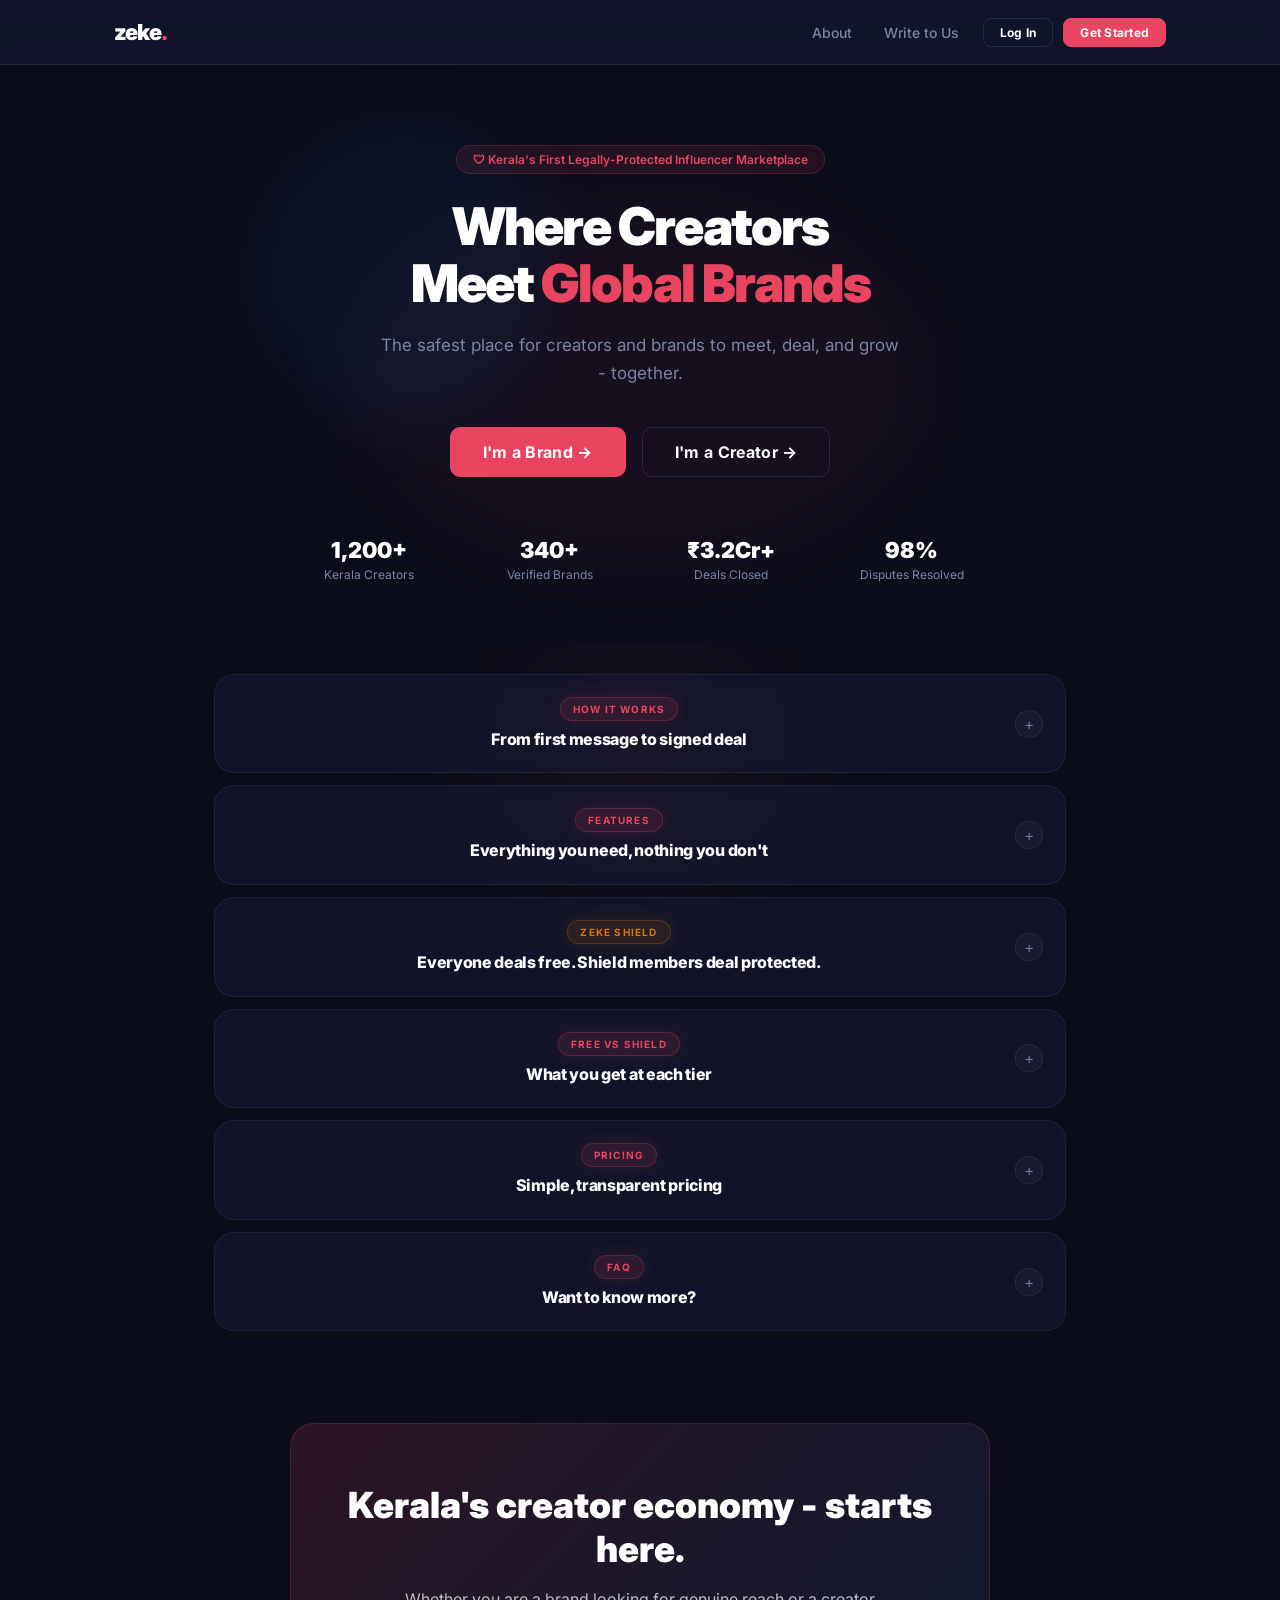
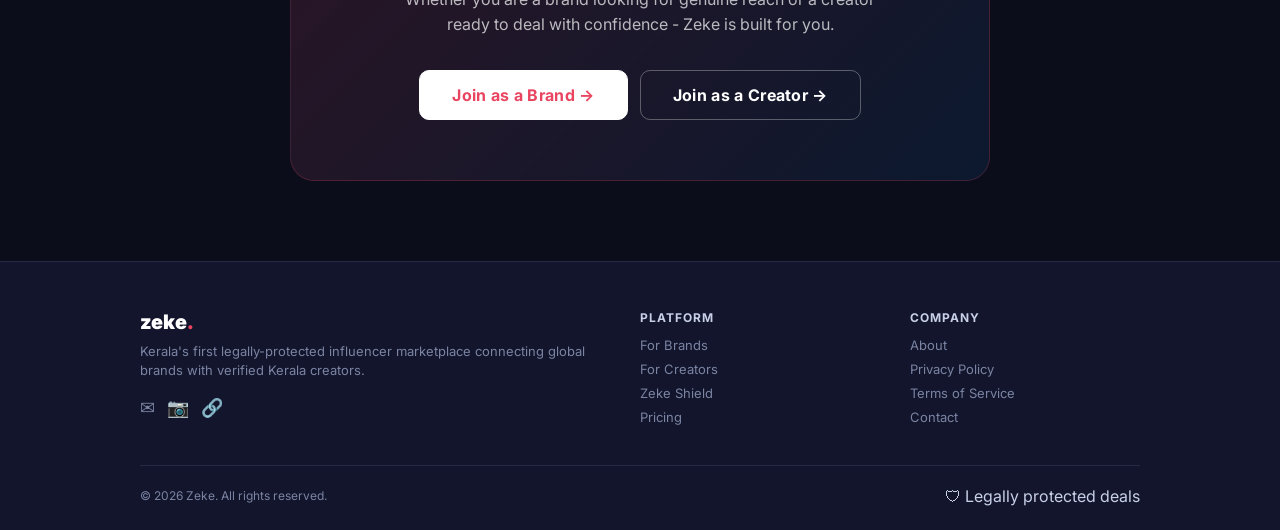
==== commit a5963d02: "Reorder landing page accordion sections for clearer user flow New order: How It Works → Features → Z" ====
--- a/index.html
+++ b/index.html
@@ -451,6 +451,33 @@
     </div>
   </div>
 
+  <div class="ls-item" id="features">
+    <div class="ls-header" onclick="toggleSection('features')">
+      <div class="ls-left"><span class="ls-chip">Features</span><span class="ls-title">Everything you need, nothing you don't</span></div>
+      <span class="ls-ic" id="ls-ic-features">+</span>
+    </div>
+    <div class="ls-body" id="ls-body-features">
+      <div class="features-grid">
+        <div class="features-col">
+          <div style="font-size:12px;font-weight:700;color:#E94560;text-transform:uppercase;letter-spacing:.08em;margin-bottom:12px">For Brands</div>
+          <div class="feature-item"><span class="feature-icon" style="color:#E94560">&#10003;</span><div><div class="feature-title">Free verification</div><div class="feature-desc">Your business verified by Zeke at zero cost</div></div></div>
+          <div class="feature-item"><span class="feature-icon" style="color:#E94560">&#9889;</span><div><div class="feature-title">Campaign builder</div><div class="feature-desc">Define requirements, deliverables, budget and timeline</div></div></div>
+          <div class="feature-item"><span class="feature-icon" style="color:#E94560">&#128101;</span><div><div class="feature-title">Precision creator search</div><div class="feature-desc">Filter by niche, location, followers and Shield status</div></div></div>
+          <div class="feature-item"><span class="feature-icon" style="color:#E94560">&#128196;</span><div><div class="feature-title">Auto PDF agreements</div><div class="feature-desc">Legally binding contract on every confirmed Shield deal</div></div></div>
+          <div class="feature-item"><span class="feature-icon" style="color:#E94560">&#11088;</span><div><div class="feature-title">Post-deal ratings</div><div class="feature-desc">Rate creators after every campaign</div></div></div>
+        </div>
+        <div class="features-col">
+          <div style="font-size:12px;font-weight:700;color:#D97706;text-transform:uppercase;letter-spacing:.08em;margin-bottom:12px">For Creators</div>
+          <div class="feature-item"><span class="feature-icon" style="color:#D97706">&#10003;</span><div><div class="feature-title">Free to join</div><div class="feature-desc">Sign up and start getting brand offers - no cost</div></div></div>
+          <div class="feature-item"><span class="feature-icon" style="color:#D97706">&#128200;</span><div><div class="feature-title">Your rate, your rules</div><div class="feature-desc">Set your price per post, reel, story and video</div></div></div>
+          <div class="feature-item"><span class="feature-icon" style="color:#D97706">&#127970;</span><div><div class="feature-title">Campaigns board</div><div class="feature-desc">Browse live brand campaigns - Shield members only</div></div></div>
+          <div class="feature-item"><span class="feature-icon" style="color:#D97706">&#128172;</span><div><div class="feature-title">Safe deal chat</div><div class="feature-desc">Talk to brands in a private protected space</div></div></div>
+          <div class="feature-item"><span class="feature-icon" style="color:#D97706">&#127942;</span><div><div class="feature-title">Earnings tracker</div><div class="feature-desc">See all pending and received payments in one place</div></div></div>
+        </div>
+      </div>
+    </div>
+  </div>
+
   <div class="ls-item">
     <div class="ls-header" onclick="toggleSection('shield')">
       <div class="ls-left"><span class="ls-chip ls-chip-gold">Zeke Shield</span><span class="ls-title">Everyone deals free. Shield members deal protected.</span></div>
@@ -507,33 +534,6 @@
         </tbody>
       </table>
       <div style="margin-top:20px;text-align:center"><a href='#' onclick="showPage('auth')" class="btn btn-gold btn-md">&#128737; Get Zeke Shield - &#8377;1,999/yr</a></div>
-    </div>
-  </div>
-
-  <div class="ls-item" id="features">
-    <div class="ls-header" onclick="toggleSection('features')">
-      <div class="ls-left"><span class="ls-chip">Features</span><span class="ls-title">Everything you need, nothing you don't</span></div>
-      <span class="ls-ic" id="ls-ic-features">+</span>
-    </div>
-    <div class="ls-body" id="ls-body-features">
-      <div class="features-grid">
-        <div class="features-col">
-          <div style="font-size:12px;font-weight:700;color:#E94560;text-transform:uppercase;letter-spacing:.08em;margin-bottom:12px">For Brands</div>
-          <div class="feature-item"><span class="feature-icon" style="color:#E94560">&#10003;</span><div><div class="feature-title">Free verification</div><div class="feature-desc">Your business verified by Zeke at zero cost</div></div></div>
-          <div class="feature-item"><span class="feature-icon" style="color:#E94560">&#9889;</span><div><div class="feature-title">Campaign builder</div><div class="feature-desc">Define requirements, deliverables, budget and timeline</div></div></div>
-          <div class="feature-item"><span class="feature-icon" style="color:#E94560">&#128101;</span><div><div class="feature-title">Precision creator search</div><div class="feature-desc">Filter by niche, location, followers and Shield status</div></div></div>
-          <div class="feature-item"><span class="feature-icon" style="color:#E94560">&#128196;</span><div><div class="feature-title">Auto PDF agreements</div><div class="feature-desc">Legally binding contract on every confirmed Shield deal</div></div></div>
-          <div class="feature-item"><span class="feature-icon" style="color:#E94560">&#11088;</span><div><div class="feature-title">Post-deal ratings</div><div class="feature-desc">Rate creators after every campaign</div></div></div>
-        </div>
-        <div class="features-col">
-          <div style="font-size:12px;font-weight:700;color:#D97706;text-transform:uppercase;letter-spacing:.08em;margin-bottom:12px">For Creators</div>
-          <div class="feature-item"><span class="feature-icon" style="color:#D97706">&#10003;</span><div><div class="feature-title">Free to join</div><div class="feature-desc">Sign up and start getting brand offers - no cost</div></div></div>
-          <div class="feature-item"><span class="feature-icon" style="color:#D97706">&#128200;</span><div><div class="feature-title">Your rate, your rules</div><div class="feature-desc">Set your price per post, reel, story and video</div></div></div>
-          <div class="feature-item"><span class="feature-icon" style="color:#D97706">&#127970;</span><div><div class="feature-title">Campaigns board</div><div class="feature-desc">Browse live brand campaigns - Shield members only</div></div></div>
-          <div class="feature-item"><span class="feature-icon" style="color:#D97706">&#128172;</span><div><div class="feature-title">Safe deal chat</div><div class="feature-desc">Talk to brands in a private protected space</div></div></div>
-          <div class="feature-item"><span class="feature-icon" style="color:#D97706">&#127942;</span><div><div class="feature-title">Earnings tracker</div><div class="feature-desc">See all pending and received payments in one place</div></div></div>
-        </div>
-      </div>
     </div>
   </div>
 
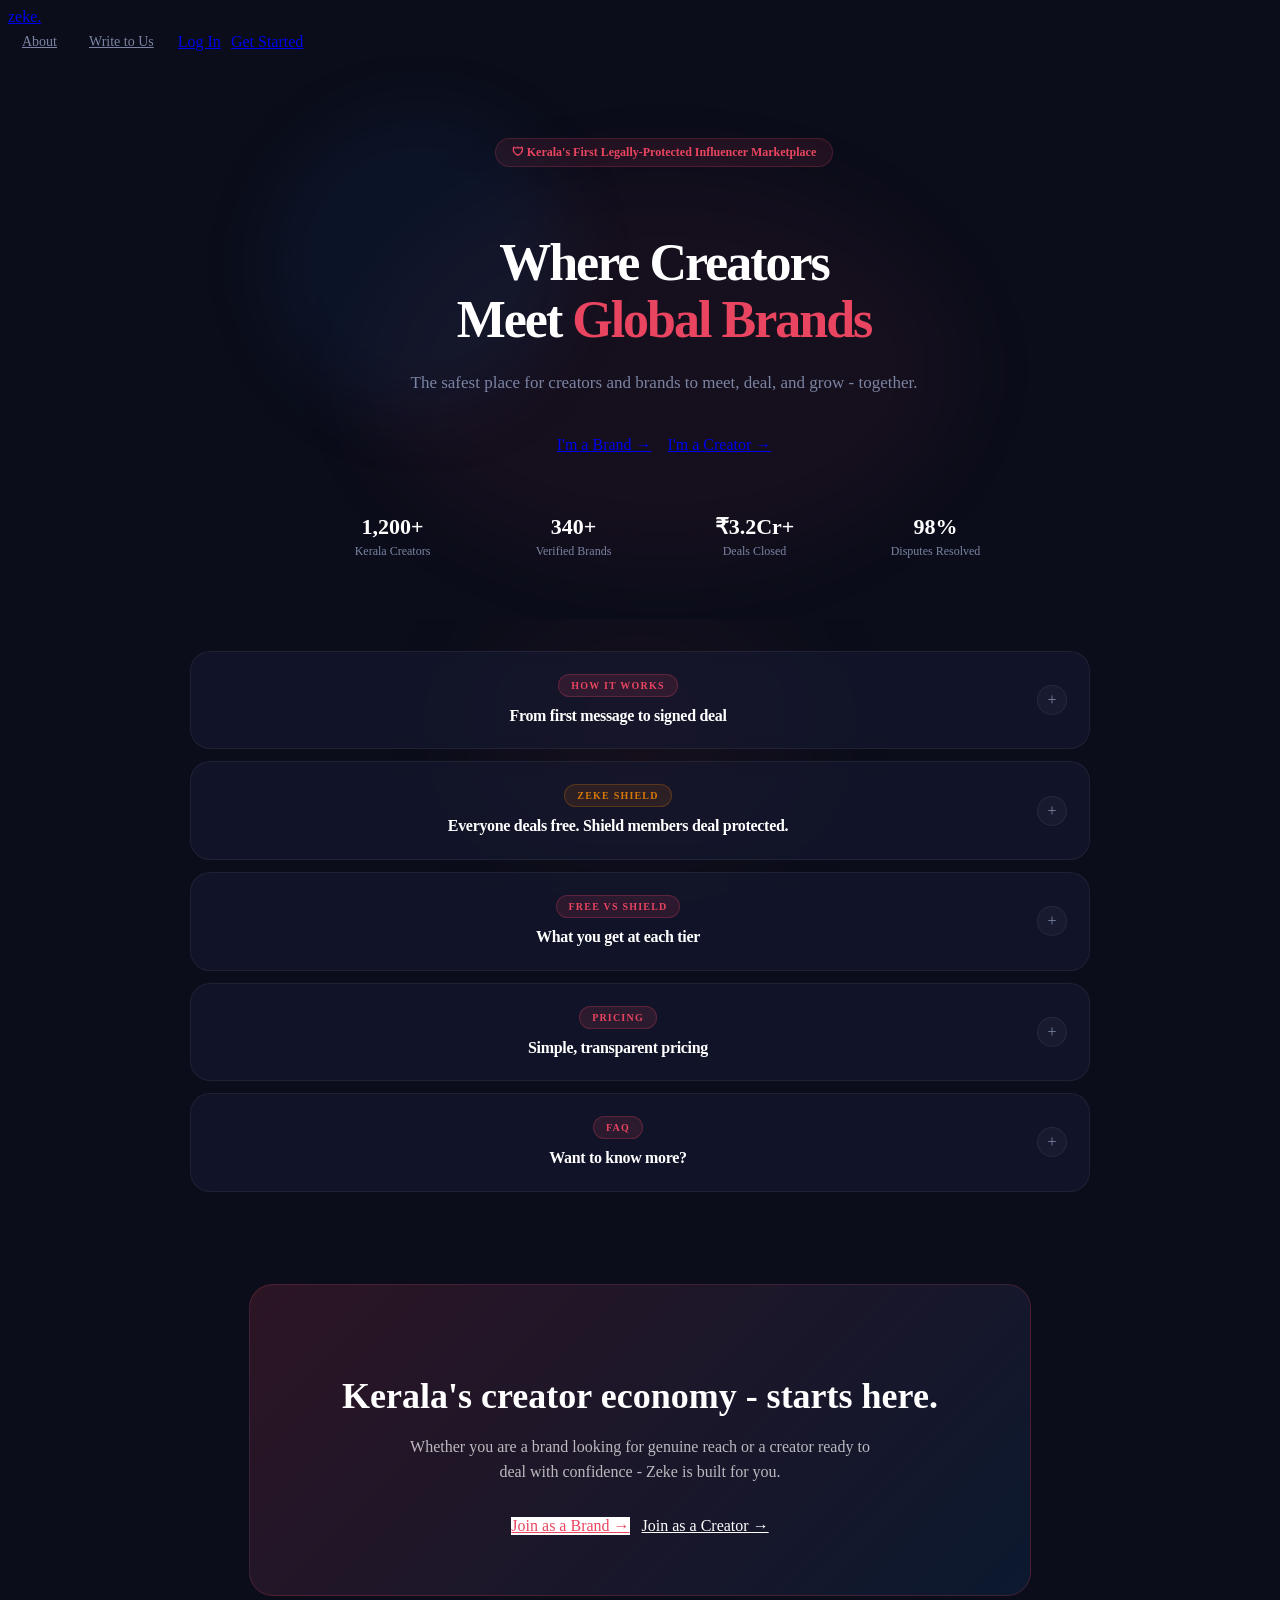
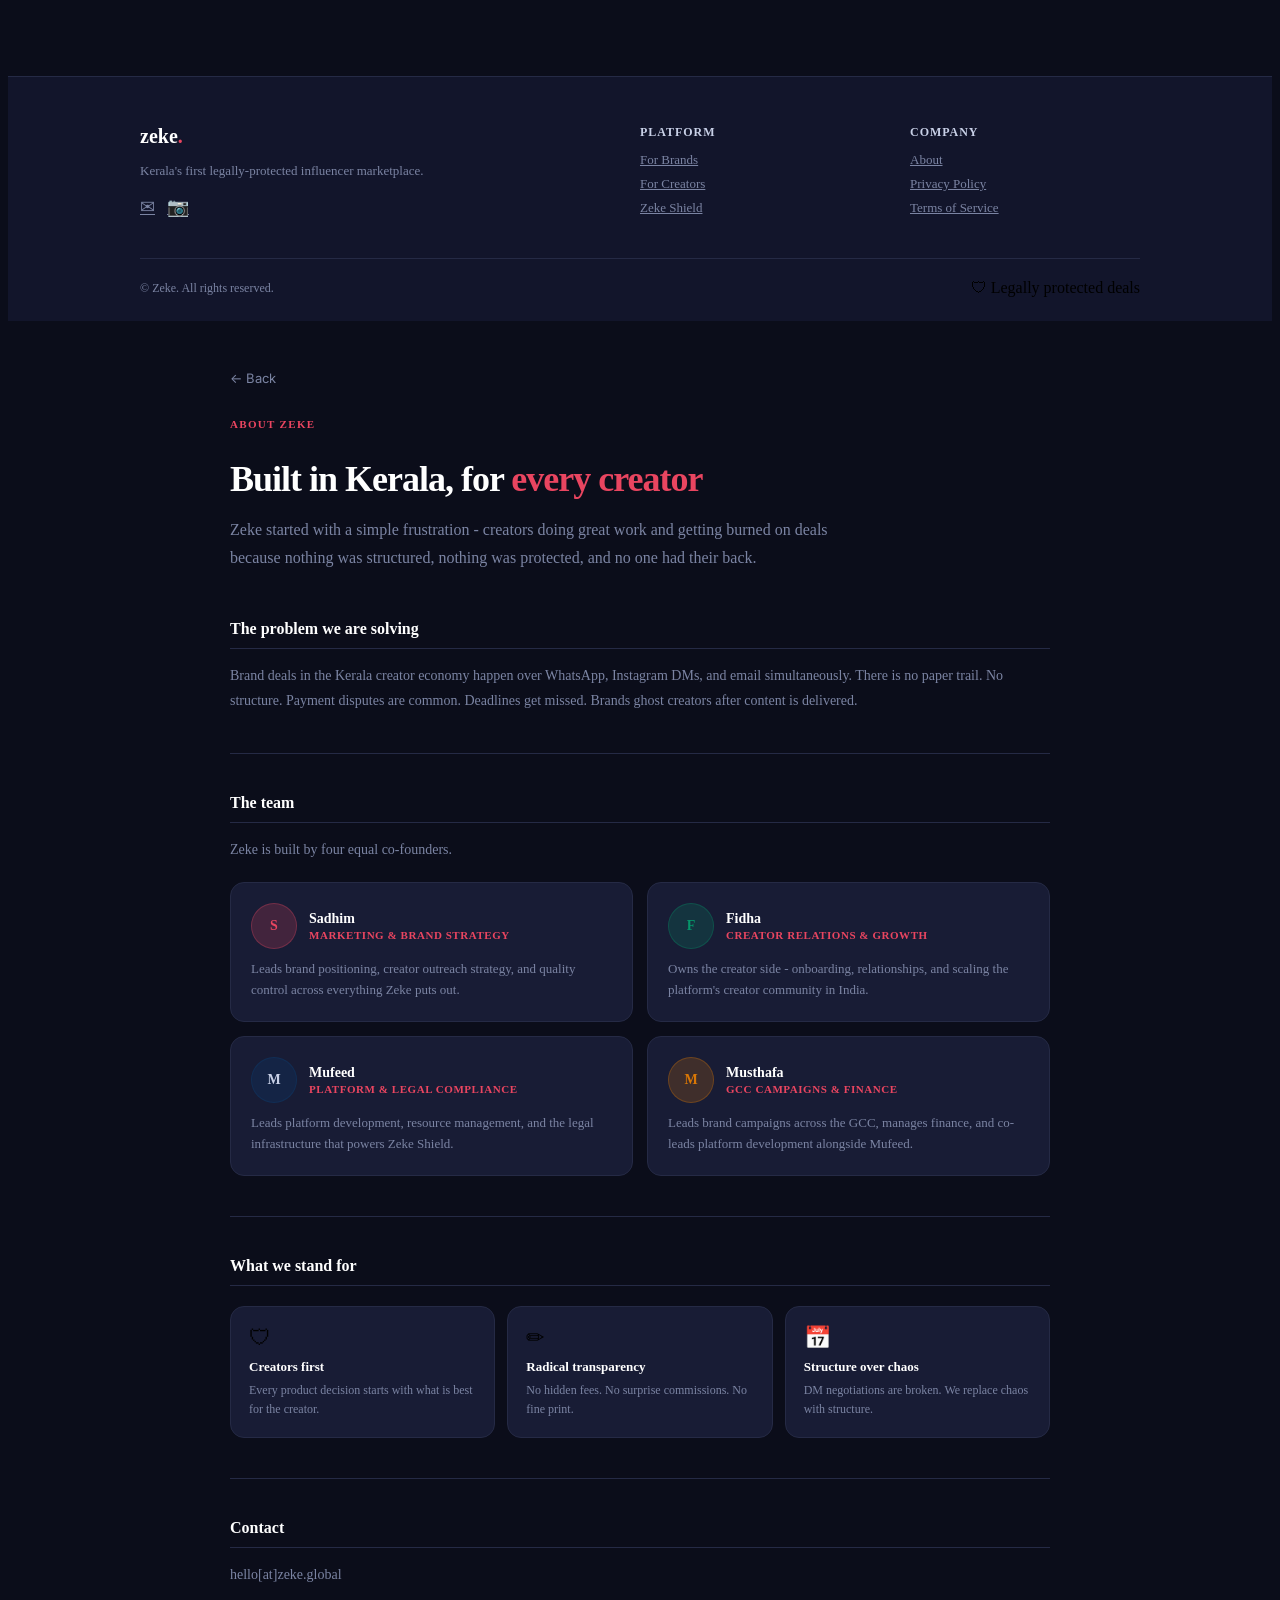
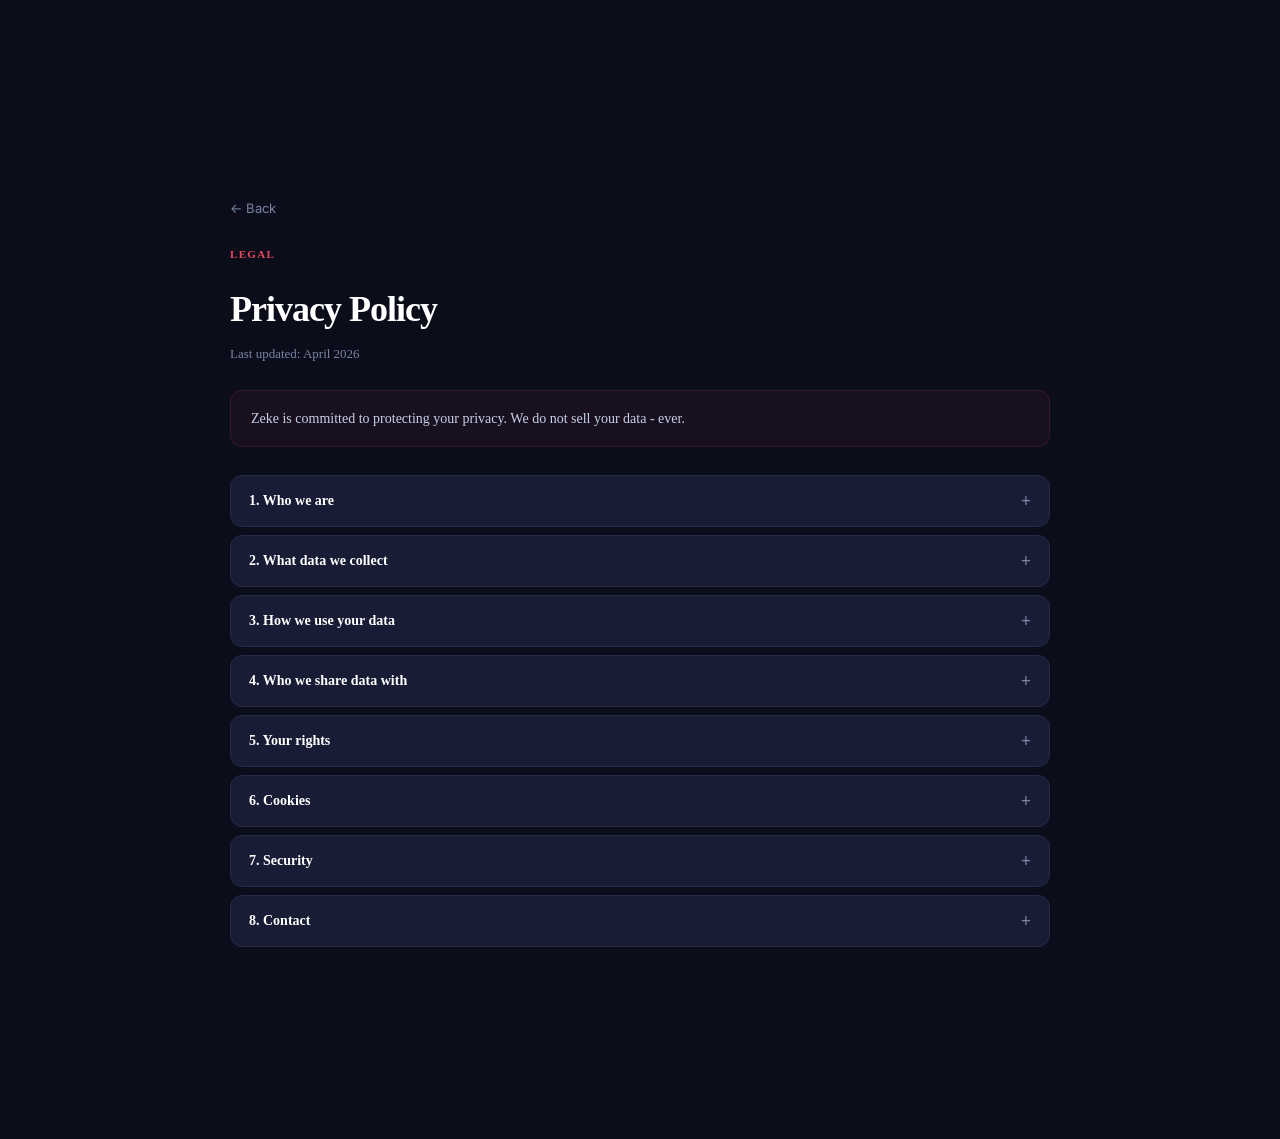
==== commit 86327e61: "Add files via upload" ====
--- a/index.html
+++ b/index.html
@@ -1,5 +1,4 @@
 <!DOCTYPE html>
-
 <html lang="en" style="background:#0B0D1A">
 <head>
 <meta charset="UTF-8">
@@ -11,176 +10,9 @@
 <meta property="og:url" content="https://zeke.global">
 <link rel="icon" type="image/svg+xml" href="data:image/svg+xml,<svg xmlns='http://www.w3.org/2000/svg' viewBox='0 0 100 100'><rect width='100' height='100' rx='20' fill='%230B0D1A'/><text y='.9em' font-size='80' x='10' fill='white'>z</text></svg>">
 <link href="https://fonts.googleapis.com/css2?family=Inter:wght@400;500;600;700;800;900&display=swap" rel="stylesheet">
+<link rel="stylesheet" href="css/zeke.css">
 <style>
-/* RESET & BASE */
-*{margin:0;padding:0;box-sizing:border-box}
-:root{--dark:#0B0D1A;--navy:#12152B;--card:#181C35;--border:#252A45;--accent:#E94560;--gold:#D97706;--zgreen:#059669;--muted:#7B84A3;--light:#C8D0E7}
-html,body{background:#0B0D1A!important;min-height:100%;overflow-x:hidden}
-body{font-family:'Inter',sans-serif;background:#0B0D1A;color:#C8D0E7}
-a{text-decoration:none;color:inherit}
-button{cursor:pointer;font-family:'Inter',sans-serif;border:none;background:none}
-input,select,textarea{font-family:'Inter',sans-serif}
-.hidden{display:none!important}
-*{-webkit-tap-highlight-color:transparent}
-::-webkit-scrollbar{width:6px}
-::-webkit-scrollbar-track{background:#0B0D1A}
-::-webkit-scrollbar-thumb{background:#252A45;border-radius:3px}
-
-/* SHARED COMPONENTS */
-.btn{display:inline-flex;align-items:center;justify-content:center;gap:8px;font-weight:700;letter-spacing:.02em;transition:color .15s,background .15s,border-color .15s,opacity .15s;cursor:pointer;border-radius:10px;border:1px solid transparent;font-family:'Inter',sans-serif}
-.btn-sm{padding:6px 16px;font-size:12px;border-radius:8px}
-.btn-md{padding:10px 24px;font-size:14px}
-.btn-lg{padding:14px 32px;font-size:16px}
-.btn-primary{background:#E94560;color:#fff;border-color:#E94560}
-.btn-primary:hover{opacity:.9}
-.btn-outline{background:transparent;color:#fff;border-color:#252A45}
-.btn-outline:hover{border-color:#7B84A3}
-.btn-ghost{background:transparent;color:#7B84A3;border-color:transparent}
-.btn-ghost:hover{color:#fff}
-.btn-gold{background:#D97706;color:#fff;border-color:#D97706}
-.btn-gold:hover{opacity:.9}
-.btn-full{width:100%}
-.badge{display:inline-flex;align-items:center;gap:5px;font-size:11px;font-weight:700;padding:3px 10px;border-radius:20px}
-.badge-accent{background:rgba(233,69,96,.15);color:#E94560}
-.badge-gold{background:rgba(217,119,6,.15);color:#D97706}
-.badge-green{background:rgba(5,150,105,.15);color:#059669}
-.badge-muted{background:rgba(123,132,163,.15);color:#7B84A3}
-.badge-dot::before{content:'';width:6px;height:6px;border-radius:50%;background:currentColor}
-.card{background:#181C35;border:1px solid #252A45;border-radius:16px}
-.card-md{padding:20px}
-.card-glow-accent{box-shadow:0 0 0 1px rgba(233,69,96,.15),0 4px 24px rgba(233,69,96,.08)}
-.card-glow-gold{box-shadow:0 0 0 1px rgba(217,119,6,.15),0 4px 24px rgba(217,119,6,.08)}
-.card-glow-green{box-shadow:0 0 0 1px rgba(5,150,105,.15),0 4px 24px rgba(5,150,105,.08)}
-.empty-state{display:flex;flex-direction:column;align-items:center;justify-content:center;gap:12px;padding:60px 20px;text-align:center;color:#7B84A3;font-size:14px}
-.error-msg{font-size:12px;color:#E94560;background:rgba(233,69,96,.1);border:1px solid rgba(233,69,96,.2);border-radius:10px;padding:8px 12px}
-
-/* NAVBAR */
-#top-nav{position:sticky;top:0;z-index:200;background:rgba(18,21,43,.92);backdrop-filter:blur(12px);border-bottom:1px solid #252A45}
-.nav-inner{max-width:1100px;margin:0 auto;padding:0 24px;height:64px;display:flex;align-items:center;justify-content:space-between}
-.nav-logo{font-size:22px;font-weight:900;color:#fff;letter-spacing:-1px;cursor:pointer}
-.nav-logo span{color:#E94560}
-.notif-btn{position:relative;color:#7B84A3;background:none;border:none;cursor:pointer;padding:2px}
-.notif-dot{position:absolute;top:-2px;right:-2px;width:8px;height:8px;background:#E94560;border-radius:50%}
-
-/* DASHBOARD LAYOUT */
-.dash-layout{display:flex;min-height:calc(100vh - 64px)}
-.sidebar{width:224px;background:#12152B;border-right:1px solid #252A45;padding:24px 16px;display:flex;flex-direction:column;gap:4px;flex-shrink:0}
-.sidebar-profile{display:flex;align-items:center;gap:10px;padding:0 8px 20px;margin-bottom:12px;border-bottom:1px solid #252A45}
-.sidebar-avatar{width:36px;height:36px;border-radius:50%;display:flex;align-items:center;justify-content:center;font-size:12px;font-weight:900;flex-shrink:0}
-.sidebar-name{font-size:14px;font-weight:700;color:#fff}
-.sidebar-sub{font-size:11px;color:#7B84A3}
-.sidebar-nav-btn{display:flex;align-items:center;gap:10px;padding:10px 12px;border-radius:12px;font-size:14px;font-weight:500;transition:color .15s,background .15s;color:#7B84A3;cursor:pointer;border:none;background:none;width:100%;text-align:left}
-.sidebar-nav-btn:hover{color:#C8D0E7;background:rgba(255,255,255,.05)}
-.sidebar-nav-btn.active-tab{color:#E94560;background:rgba(233,69,96,.1)}
-.sidebar-count{margin-left:auto;color:#fff;font-size:10px;font-weight:700;padding:2px 7px;border-radius:20px}
-.sidebar-footer{margin-top:auto;display:flex;flex-direction:column;gap:4px}
-.dash-main{flex:1;min-height:0}
-.topbar{position:sticky;top:64px;z-index:50;background:rgba(11,13,26,.9);backdrop-filter:blur(10px);border-bottom:1px solid #252A45;padding:12px 24px;display:flex;align-items:center;gap:12px}
-.topbar-search{position:relative}
-.topbar-search input{background:#12152B;border:1px solid #252A45;border-radius:12px;padding:7px 16px 7px 36px;font-size:13px;color:#C8D0E7;outline:none;width:220px;transition:border-color .15s}
-.topbar-search input:focus{border-color:rgba(233,69,96,.6)}
-.topbar-search svg{position:absolute;left:10px;top:50%;transform:translateY(-50%);color:#7B84A3}
-.dash-content{padding:24px;max-width:900px;margin:0 auto}
-.stats-grid{display:grid;grid-template-columns:repeat(4,1fr);gap:16px}
-.stat-card{background:#181C35;border:1px solid #252A45;border-radius:16px;padding:16px;display:flex;flex-direction:column;gap:8px}
-.stat-val{font-size:22px;font-weight:900;color:#fff}
-.stat-label{font-size:12px;color:#7B84A3}
-.item-card{background:#181C35;border:1px solid #252A45;border-radius:16px;padding:20px;display:flex;flex-direction:column;gap:12px;transition:border-color .15s}
-.item-card:hover{border-color:rgba(233,69,96,.3)}
-.item-card-header{display:flex;align-items:flex-start;justify-content:space-between;gap:12px}
-.item-avatar{width:38px;height:38px;border-radius:12px;display:flex;align-items:center;justify-content:center;font-size:11px;font-weight:900;flex-shrink:0;background:rgba(233,69,96,.1);border:1px solid rgba(233,69,96,.2);color:#E94560}
-.item-actions{display:flex;gap:8px;padding-top:8px;border-top:1px solid #252A45}
-.progress-bar{flex:1;height:6px;background:#252A45;border-radius:3px;overflow:hidden}
-.progress-fill{height:100%;border-radius:3px;background:#059669;transition:width .4s}
-.section-head{display:flex;align-items:center;justify-content:space-between;margin-bottom:12px}
-.section-title{font-size:14px;font-weight:700;color:#fff}
-.section-link{font-size:12px;color:#E94560;cursor:pointer}
-.platform-row{display:flex;align-items:center;justify-content:space-between}
-.platform-label{display:flex;align-items:center;gap:8px;font-size:14px;color:#C8D0E7}
-.platform-val{font-size:14px;font-weight:700;color:#fff}
-
-/* DEAL TABS */
-.deal-tab{padding:10px 14px;font-size:13px;font-weight:600;color:#7B84A3;cursor:pointer;border:none;background:none;border-bottom:2px solid transparent;margin-bottom:-1px;font-family:'Inter',sans-serif;white-space:nowrap;transition:color .15s,border-color .15s}
-.deal-tab.active{color:#E94560;border-bottom-color:#E94560}
-
-/* CHAT */
-.chat-bubble-in{background:#12152B;border:1px solid #252A45;border-radius:14px 14px 14px 4px;padding:10px 14px;max-width:78%}
-.chat-bubble-out{background:rgba(233,69,96,.12);border:1px solid rgba(233,69,96,.2);border-radius:14px 14px 4px 14px;padding:10px 14px;max-width:78%}
-.chat-event{background:rgba(5,150,105,.06);border:1px solid rgba(5,150,105,.2);border-radius:10px;padding:8px 16px;font-size:11px;color:#059669;font-weight:600}
-.chat-event-gold{background:rgba(217,119,6,.06);border:1px solid rgba(217,119,6,.2);border-radius:10px;padding:8px 16px;font-size:11px;color:#D97706;font-weight:600}
-
-/* NOTIF PANEL */
-.notif-overlay{display:none;position:fixed;inset:0;z-index:400;background:rgba(0,0,0,.4)}
-.notif-overlay.open{display:block}
-.notif-panel{position:fixed;top:64px;right:12px;width:320px;max-width:calc(100vw - 24px);background:#181C35;border:1px solid #252A45;border-radius:20px;box-shadow:0 16px 48px rgba(0,0,0,.4);z-index:401;overflow:hidden;animation:notifIn .2s cubic-bezier(.4,0,.2,1)}
-@keyframes notifIn{from{opacity:0;transform:translateY(-8px) scale(.97)}to{opacity:1;transform:translateY(0) scale(1)}}
-.notif-header{display:flex;align-items:center;justify-content:space-between;padding:16px 18px;border-bottom:1px solid #252A45}
-.notif-title{font-size:14px;font-weight:700;color:#fff}
-.notif-clear{font-size:12px;color:#E94560;font-weight:600;cursor:pointer;background:none;border:none;font-family:'Inter',sans-serif}
-.notif-item{display:flex;align-items:flex-start;gap:12px;padding:14px 18px;border-bottom:1px solid rgba(37,42,69,.5);cursor:pointer;transition:background .15s}
-.notif-item:hover{background:rgba(255,255,255,.03)}
-.notif-item:last-child{border-bottom:none}
-.notif-item.unread{background:rgba(233,69,96,.03)}
-.notif-icon{width:36px;height:36px;border-radius:50%;display:flex;align-items:center;justify-content:center;flex-shrink:0}
-.notif-body{flex:1;min-width:0}
-.notif-body-title{font-size:13px;font-weight:600;color:#fff;margin-bottom:2px}
-.notif-body-sub{font-size:12px;color:#7B84A3;line-height:1.45}
-.notif-time{font-size:11px;color:#7B84A3;flex-shrink:0;margin-top:2px}
-.notif-unread-dot{width:7px;height:7px;border-radius:50%;background:#E94560;flex-shrink:0;margin-top:6px}
-
-/* MOBILE BOTTOM NAV */
-.mob-bottom-nav{display:none;position:fixed;bottom:0;left:0;right:0;z-index:300;background:#12152B;border-top:1px solid rgba(233,69,96,.12);padding:10px 0 env(safe-area-inset-bottom,14px)}
-.mob-bottom-nav-inner{display:flex;align-items:center;justify-content:space-evenly;width:100%}
-.mob-nav-btn{display:flex;flex-direction:column;align-items:center;justify-content:center;gap:4px;padding:4px 0;font-size:11px;color:#7B84A3;font-weight:500;cursor:pointer;border:none;background:none;font-family:'Inter',sans-serif;transition:color .15s;flex:1;max-width:80px}
-.mob-nav-btn.active{color:#E94560}
-.mob-nav-btn svg{transition:stroke .15s}
-.mob-nav-btn.active svg{stroke:#E94560!important}
-
-/* ADMIN */
-.btn-approve{display:inline-flex;align-items:center;gap:6px;padding:6px 14px;font-size:12px;font-weight:700;border-radius:8px;border:1px solid rgba(5,150,105,.3);background:rgba(5,150,105,.05);color:#059669;cursor:pointer;transition:background .15s;font-family:'Inter',sans-serif}
-.btn-approve:hover{background:rgba(5,150,105,.15)}
-.btn-reject{display:inline-flex;align-items:center;gap:6px;padding:6px 14px;font-size:12px;font-weight:700;border-radius:8px;border:1px solid rgba(233,69,96,.3);background:rgba(233,69,96,.05);color:#E94560;cursor:pointer;transition:background .15s;font-family:'Inter',sans-serif}
-.btn-reject:hover{background:rgba(233,69,96,.15)}
-.action-cards{display:grid;grid-template-columns:repeat(3,1fr);gap:12px}
-.action-card{display:flex;align-items:center;gap:12px;padding:14px;border:1px solid #252A45;border-radius:14px;cursor:pointer;transition:opacity .15s;background:#181C35}
-.action-card:hover{opacity:.85}
-.action-icon{width:36px;height:36px;border-radius:10px;display:flex;align-items:center;justify-content:center;flex-shrink:0}
-.creator-grid{display:grid;grid-template-columns:1fr 1fr;gap:12px}
-.creator-card{background:#181C35;border:1px solid #252A45;border-radius:16px;padding:16px;display:flex;flex-direction:column;gap:10px;cursor:pointer}
-.creator-card:hover{border-color:rgba(233,69,96,.3)}
-.creator-card-top{display:flex;align-items:center;gap:10px}
-.creator-avatar{width:40px;height:40px;border-radius:50%;display:flex;align-items:center;justify-content:center;font-size:11px;font-weight:900;flex-shrink:0;background:rgba(233,69,96,.1);border:1px solid rgba(233,69,96,.2);color:#E94560}
-
-/* AUTH */
-.auth-page{min-height:calc(100vh - 64px);display:flex;align-items:center;justify-content:center;padding:40px 16px;position:relative}
-.auth-glow{position:absolute;top:20%;left:50%;transform:translateX(-50%);width:500px;height:400px;border-radius:50%;background:rgba(233,69,96,.05);filter:blur(40px);pointer-events:none;will-change:transform}
-.auth-box{width:100%;max-width:440px;position:relative;z-index:1}
-.auth-logo{text-align:center;margin-bottom:28px}
-.auth-logo-text{font-size:28px;font-weight:900;color:#fff}
-.auth-logo-text span{color:#E94560}
-.auth-logo-sub{font-size:13px;color:#7B84A3;margin-top:4px}
-.auth-bottom{margin-top:20px;padding-top:20px;border-top:1px solid #252A45;text-align:center;font-size:14px;color:#7B84A3}
-.auth-bottom a{color:#E94560;font-weight:600;cursor:pointer}
-.auth-bottom a:hover{text-decoration:underline}
-.role-toggle{display:flex;border:1px solid #252A45;border-radius:12px;overflow:hidden;margin-bottom:20px}
-.role-btn{flex:1;padding:10px;font-size:14px;font-weight:700;border:none;cursor:pointer;transition:color .2s,background .2s;background:transparent;color:#7B84A3;font-family:'Inter',sans-serif}
-.role-btn.active{background:#E94560;color:#fff}
-.radio-option{display:flex;align-items:flex-start;gap:10px;padding:12px;border:1px solid #252A45;border-radius:12px;cursor:pointer;transition:border-color .15s,background .15s}
-.radio-option.selected{border-color:rgba(233,69,96,.5);background:rgba(233,69,96,.05)}
-.radio-option input{margin-top:2px;accent-color:#E94560}
-.shield-teaser{display:flex;align-items:flex-start;gap:10px;padding:12px;border:1px solid rgba(217,119,6,.3);border-radius:12px;background:rgba(217,119,6,.05)}
-.form-row{display:flex;flex-direction:column;gap:16px}
-.input-wrap{position:relative;display:flex;flex-direction:column;gap:6px}
-.input-label{font-size:11px;font-weight:700;color:#C8D0E7;letter-spacing:.08em;text-transform:uppercase}
-.input-field{width:100%;background:#0B0D1A;border:1px solid #252A45;border-radius:12px;padding:10px 16px 10px 40px;font-size:14px;color:#C8D0E7;outline:none;transition:border-color .15s}
-.input-field:focus{border-color:rgba(233,69,96,.6)}
-.input-field.no-icon{padding-left:16px}
-.input-icon{position:absolute;left:12px;bottom:11px;color:#7B84A3;pointer-events:none}
-select.input-field{padding-left:16px;appearance:none}
-.pw-toggle{position:absolute;right:12px;bottom:10px;color:#7B84A3;background:none;border:none;cursor:pointer;padding:2px;font-size:13px;font-family:'Inter',sans-serif}
-
-/* LANDING */
-.nav-left{display:flex;align-items:center;gap:12px}
+/* LANDING-ONLY STYLES */
 .nav-links{display:flex;align-items:center;gap:4px}
 .nav-links a{font-size:14px;color:#7B84A3;font-weight:500;padding:8px 14px;border-radius:10px;transition:color .15s,background .15s}
 .nav-links a:hover{color:#fff;background:rgba(255,255,255,.05)}
@@ -192,14 +24,9 @@
 .nav-dropdown a:hover{color:#fff;background:rgba(255,255,255,.05)}
 .nav-dd-divider{border-top:1px solid #252A45;margin:4px 0}
 .nav-dd-btns{display:flex;gap:8px;padding:8px 0 4px}
-.section-chip{display:inline-block;font-size:10px;font-weight:700;letter-spacing:.12em;text-transform:uppercase;color:#E94560;background:rgba(233,69,96,.1);padding:4px 14px;border-radius:20px}
-.sec-header{text-align:center;margin-bottom:40px}
-.sec-title{font-size:34px;font-weight:900;color:#fff;margin-top:12px;margin-bottom:8px}
-.sec-sub{font-size:15px;color:#7B84A3;max-width:520px;margin:0 auto;line-height:1.6}
-#landing-page{background:#0B0D1A}
-.hero{text-align:center;padding:80px 24px 60px;position:relative;overflow:hidden;background:#0B0D1A;width:100%}
-.hero-glow-1{position:absolute;top:20%;left:50%;transform:translateX(-50%);width:600px;height:400px;border-radius:50%;background:rgba(233,69,96,.05);filter:blur(40px);pointer-events:none;z-index:1;will-change:transform}
-.hero-glow-2{position:absolute;top:10%;left:20%;width:300px;height:300px;border-radius:50%;background:rgba(15,52,96,.2);filter:blur(30px);pointer-events:none;z-index:1;will-change:transform}
+.hero{text-align:center;padding:80px 24px 60px;position:relative;overflow:hidden;width:100%}
+.hero-glow-1{position:absolute;top:20%;left:50%;transform:translateX(-50%);width:600px;height:400px;border-radius:50%;background:rgba(233,69,96,.05);filter:blur(40px);pointer-events:none;z-index:1}
+.hero-glow-2{position:absolute;top:10%;left:20%;width:300px;height:300px;border-radius:50%;background:rgba(15,52,96,.2);filter:blur(30px);pointer-events:none;z-index:1}
 .hero-tag{display:inline-flex;align-items:center;gap:6px;background:rgba(233,69,96,.1);border:1px solid rgba(233,69,96,.2);border-radius:20px;padding:6px 16px;font-size:12px;font-weight:600;color:#E94560;margin-bottom:24px;position:relative;z-index:2}
 .hero-h1{font-size:52px;font-weight:900;color:#fff;line-height:1.1;letter-spacing:-2px;margin-bottom:20px;max-width:700px;margin-left:auto;margin-right:auto;position:relative;z-index:2}
 .hero-h1 span{color:#E94560}
@@ -209,24 +36,39 @@
 .hero-stat{display:flex;flex-direction:column;gap:4px;align-items:center}
 .hero-stat-val{font-size:22px;font-weight:900;color:#fff}
 .hero-stat-label{font-size:12px;color:#7B84A3}
+.landing-sections{max-width:900px;margin:0 auto;padding:32px 24px 0;position:relative;overflow:hidden}
+.landing-sections::before{content:'';position:absolute;top:-40px;left:50%;transform:translateX(-50%);width:600px;height:300px;border-radius:50%;background:radial-gradient(circle,rgba(233,69,96,.06),transparent 70%);filter:blur(40px);pointer-events:none;z-index:0}
+.ls-item{position:relative;background:rgba(24,28,53,.55);backdrop-filter:blur(8px);border:1px solid rgba(255,255,255,.06);border-radius:20px;margin-bottom:12px;overflow:hidden;transition:background .3s,border-color .3s,box-shadow .3s;z-index:1}
+.ls-item::before{content:'';position:absolute;inset:0;border-radius:20px;padding:1px;background:linear-gradient(135deg,rgba(233,69,96,.15),rgba(217,119,6,.08),rgba(15,52,96,.12));-webkit-mask:linear-gradient(#fff 0 0) content-box,linear-gradient(#fff 0 0);-webkit-mask-composite:xor;mask-composite:exclude;opacity:0;transition:opacity .3s;pointer-events:none}
+.ls-item:hover::before{opacity:1}
+.ls-item:hover{background:rgba(24,28,53,.75);box-shadow:0 8px 32px rgba(0,0,0,.2)}
+.ls-item.open{background:rgba(24,28,53,.8);border-color:rgba(233,69,96,.25);box-shadow:0 0 0 1px rgba(233,69,96,.1),0 12px 40px rgba(0,0,0,.3)}
+.ls-item.open::before{opacity:1;background:linear-gradient(135deg,rgba(233,69,96,.4),rgba(217,119,6,.2),rgba(15,52,96,.2))}
+.ls-header{display:flex;align-items:center;justify-content:space-between;padding:22px;cursor:pointer;gap:14px}
+.ls-left{display:flex;flex-direction:column;align-items:center;gap:8px;flex:1;text-align:center}
+.ls-chip{font-size:10px;font-weight:700;letter-spacing:.12em;text-transform:uppercase;color:#E94560;background:rgba(233,69,96,.12);border:1px solid rgba(233,69,96,.25);padding:5px 12px;border-radius:20px}
+.ls-chip-gold{color:#D97706;background:rgba(217,119,6,.12);border-color:rgba(217,119,6,.25)}
+.ls-title{font-size:16px;font-weight:800;color:#fff;line-height:1.35;letter-spacing:-.02em}
+.ls-ic{width:28px;height:28px;display:flex;align-items:center;justify-content:center;font-size:16px;color:#7B84A3;flex-shrink:0;transition:transform .3s,color .2s;font-weight:300;background:rgba(255,255,255,.03);border-radius:50%;border:1px solid rgba(255,255,255,.06)}
+.ls-item.open .ls-ic{transform:rotate(45deg);color:#fff;background:rgba(233,69,96,.15);border-color:rgba(233,69,96,.3)}
+.ls-body{padding:0 22px 22px;display:none}
+.ls-item.open .ls-body{display:block}
 .hiw-grid{display:grid;grid-template-columns:repeat(4,1fr);gap:20px;margin-top:20px}
 .hiw-card{background:#181C35;border:1px solid #252A45;border-radius:16px;padding:24px;display:flex;flex-direction:column;gap:12px}
 .hiw-num{font-size:28px;font-weight:900;color:#E94560;opacity:.4}
-.hiw-icon{font-size:22px}
 .hiw-title{font-size:15px;font-weight:700;color:#fff}
 .hiw-desc{font-size:13px;color:#7B84A3;line-height:1.55}
 .shield-grid{display:grid;grid-template-columns:1fr 1fr;gap:40px;margin-top:20px;align-items:start}
 .shield-perks{display:flex;flex-direction:column;gap:10px}
 .shield-perk{display:flex;align-items:flex-start;gap:10px;font-size:14px;color:#C8D0E7}
 .shield-check{color:#D97706;font-size:14px;flex-shrink:0;margin-top:1px}
-.shield-card{background:#181C35;border:1px solid rgba(217,119,6,.3);border-radius:20px;padding:32px;display:flex;flex-direction:column;gap:16px;box-shadow:0 0 0 1px rgba(217,119,6,.1),0 8px 40px rgba(217,119,6,.06)}
+.shield-card{background:#181C35;border:1px solid rgba(217,119,6,.3);border-radius:20px;padding:32px;display:flex;flex-direction:column;gap:16px}
 .shield-price{display:flex;align-items:baseline;gap:4px}
 .shield-price-big{font-size:44px;font-weight:900;color:#fff}
 .shield-price-period{font-size:14px;color:#7B84A3}
 .compare-table{width:100%;border-collapse:collapse;margin-top:20px}
 .compare-table th,.compare-table td{padding:14px 18px;text-align:left;border-bottom:1px solid #252A45;font-size:14px}
 .compare-table thead th{font-size:12px;font-weight:700;text-transform:uppercase;letter-spacing:.08em;color:#7B84A3;padding-bottom:10px}
-.compare-table thead th:nth-child(2){color:#C8D0E7}
 .compare-table thead th:nth-child(3){color:#D97706}
 .compare-table tbody tr:hover{background:rgba(255,255,255,.02)}
 .compare-feature{color:#C8D0E7;font-weight:500}
@@ -234,16 +76,14 @@
 .compare-no{color:#E94560;font-size:16px;text-align:center}
 .compare-table th:nth-child(2),.compare-table td:nth-child(2){text-align:center;width:140px}
 .compare-table th:nth-child(3),.compare-table td:nth-child(3){text-align:center;width:140px;background:rgba(217,119,6,.04)}
-.compare-shield-badge{display:inline-flex;align-items:center;gap:5px}
 .features-grid{display:grid;grid-template-columns:1fr 1fr;gap:24px;margin-top:20px}
 .features-col{background:#181C35;border:1px solid #252A45;border-radius:20px;padding:28px;display:flex;flex-direction:column;gap:16px}
 .feature-item{display:flex;align-items:flex-start;gap:10px}
-.feature-icon{font-size:15px;flex-shrink:0;margin-top:1px}
 .feature-title{font-size:14px;font-weight:700;color:#fff;margin-bottom:2px}
 .feature-desc{font-size:12px;color:#7B84A3;line-height:1.5}
-.pricing-grid{display:grid;grid-template-columns:repeat(3,1fr);gap:16px;margin-top:20px;text-align:left}
+.pricing-grid{display:grid;grid-template-columns:repeat(3,1fr);gap:16px;margin-top:20px}
 .pricing-card{background:#181C35;border:1px solid #252A45;border-radius:20px;padding:24px;display:flex;flex-direction:column;gap:12px}
-.pricing-card.featured{border-color:rgba(217,119,6,.4);box-shadow:0 0 0 1px rgba(217,119,6,.1),0 8px 40px rgba(217,119,6,.08)}
+.pricing-card.featured{border-color:rgba(217,119,6,.4)}
 .pricing-label{font-size:12px;font-weight:700;color:#7B84A3;text-transform:uppercase;letter-spacing:.08em}
 .pricing-price{font-size:26px;font-weight:900;color:#fff}
 .pricing-price span{font-size:13px;color:#7B84A3;font-weight:400}
@@ -252,7 +92,7 @@
 .faq-item:hover{border-color:rgba(233,69,96,.3)}
 .faq-item.open{border-color:rgba(233,69,96,.4)}
 .faq-q{display:flex;align-items:center;justify-content:space-between;padding:18px 20px;font-size:14px;font-weight:600;color:#fff;gap:16px}
-.faq-ic{font-size:20px;color:#7B84A3;flex-shrink:0;transition:transform .2s;line-height:1;font-weight:300}
+.faq-ic{font-size:20px;color:#7B84A3;flex-shrink:0;transition:transform .2s;line-height:1}
 .faq-item.open .faq-ic{transform:rotate(45deg);color:#E94560}
 .faq-a{display:none;padding:0 20px 18px;font-size:13.5px;color:#7B84A3;line-height:1.75}
 .faq-a.open{display:block}
@@ -276,28 +116,17 @@
 .footer-links a:hover{color:#fff}
 .footer-bottom{border-top:1px solid #252A45;padding-top:20px;display:flex;align-items:center;justify-content:space-between;flex-wrap:wrap;gap:8px}
 .footer-copy{font-size:12px;color:#7B84A3}
-.landing-sections{max-width:900px;margin:0 auto;padding:32px 24px 0;position:relative;overflow:hidden}
-.landing-sections::before{content:'';position:absolute;top:-40px;left:50%;transform:translateX(-50%);width:600px;height:300px;border-radius:50%;background:radial-gradient(circle,rgba(233,69,96,.06),transparent 70%);filter:blur(40px);pointer-events:none;z-index:0}
-.ls-item{position:relative;background:rgba(24,28,53,.55);backdrop-filter:blur(8px);-webkit-backdrop-filter:blur(8px);border:1px solid rgba(255,255,255,.06);border-radius:20px;margin-bottom:12px;overflow:hidden;transition:background .3s,border-color .3s,box-shadow .3s;z-index:1}
-.ls-item::before{content:'';position:absolute;inset:0;border-radius:20px;padding:1px;background:linear-gradient(135deg,rgba(233,69,96,.15),rgba(217,119,6,.08),rgba(15,52,96,.12));-webkit-mask:linear-gradient(#fff 0 0) content-box,linear-gradient(#fff 0 0);-webkit-mask-composite:xor;mask-composite:exclude;opacity:0;transition:opacity .3s;pointer-events:none}
-.ls-item:hover::before{opacity:1}
-.ls-item:hover{background:rgba(24,28,53,.75);box-shadow:0 8px 32px rgba(0,0,0,.2),0 0 40px rgba(233,69,96,.04)}
-.ls-item.open{background:rgba(24,28,53,.8);border-color:rgba(233,69,96,.25);box-shadow:0 0 0 1px rgba(233,69,96,.1),0 12px 40px rgba(0,0,0,.3),0 0 60px rgba(233,69,96,.08)}
-.ls-item.open::before{opacity:1;background:linear-gradient(135deg,rgba(233,69,96,.4),rgba(217,119,6,.2),rgba(15,52,96,.2))}
-.ls-header{display:flex;align-items:center;justify-content:space-between;padding:22px 22px;cursor:pointer;gap:14px;position:relative}
-.ls-left{display:flex;flex-direction:column;align-items:center;gap:8px;flex:1;text-align:center}
-.ls-chip{font-size:10px;font-weight:700;letter-spacing:.12em;text-transform:uppercase;color:#E94560;background:rgba(233,69,96,.12);border:1px solid rgba(233,69,96,.25);padding:5px 12px;border-radius:20px;white-space:nowrap;flex-shrink:0;box-shadow:0 0 20px rgba(233,69,96,.15)}
-.ls-chip-gold{color:#D97706;background:rgba(217,119,6,.12);border-color:rgba(217,119,6,.25);box-shadow:0 0 20px rgba(217,119,6,.15)}
-.ls-title{font-size:16px;font-weight:800;color:#fff;line-height:1.35;letter-spacing:-.02em}
-.ls-ic{width:28px;height:28px;display:flex;align-items:center;justify-content:center;font-size:16px;color:#7B84A3;flex-shrink:0;transition:color .2s,background .2s,border-color .2s,transform .3s,box-shadow .2s;font-weight:300;background:rgba(255,255,255,.03);border-radius:50%;border:1px solid rgba(255,255,255,.06)}
-.ls-item:hover .ls-ic{color:#C8D0E7;background:rgba(255,255,255,.05);border-color:rgba(255,255,255,.1)}
-.ls-item.open .ls-ic{transform:rotate(45deg);color:#fff;background:rgba(233,69,96,.15);border-color:rgba(233,69,96,.3);box-shadow:0 0 20px rgba(233,69,96,.25)}
-.ls-body{padding:0 22px 22px;display:none}
-.ls-item.open .ls-body{display:block}
 .inner-page{background:#0B0D1A;min-height:100vh;padding:0 0 80px}
 .inner-page-inner{max-width:820px;margin:0 auto;padding:48px 24px}
 .back-btn{display:inline-flex;align-items:center;gap:8px;font-size:13px;color:#7B84A3;background:none;border:none;cursor:pointer;padding:0;margin-bottom:32px;font-family:'Inter',sans-serif;transition:color .15s}
 .back-btn:hover{color:#fff}
+.page-label-small{font-size:11px;font-weight:700;color:#E94560;text-transform:uppercase;letter-spacing:.12em;margin-bottom:14px}
+.inner-page-h1{font-size:36px;font-weight:900;color:#fff;line-height:1.1;letter-spacing:-1px;margin-bottom:16px}
+.inner-page-lead{font-size:16px;color:#7B84A3;line-height:1.75;margin-bottom:48px;max-width:600px}
+.inner-sec{margin-bottom:36px}
+.inner-sec h3{font-size:16px;font-weight:700;color:#fff;margin-bottom:12px;padding-bottom:10px;border-bottom:1px solid #252A45}
+.inner-sec p{font-size:14px;color:#7B84A3;line-height:1.8;margin-bottom:10px}
+.inner-divider{height:1px;background:#252A45;margin:40px 0}
 .founders-grid{display:grid;grid-template-columns:1fr 1fr;gap:14px;margin-top:20px}
 .founder-card{background:#181C35;border:1px solid #252A45;border-radius:14px;padding:20px}
 .f-avatar{width:44px;height:44px;border-radius:50%;display:flex;align-items:center;justify-content:center;font-size:14px;font-weight:900;flex-shrink:0}
@@ -309,40 +138,15 @@
 .v-icon{font-size:22px;margin-bottom:8px}
 .v-title{font-size:13px;font-weight:700;color:#fff;margin-bottom:6px}
 .v-desc{font-size:12px;color:#7B84A3;line-height:1.6}
-.card-lg{padding:28px}
-.auth-note{display:flex;align-items:center;justify-content:center;gap:6px;font-size:11px;color:#7B84A3;margin-top:20px}
-.page-label-small{font-size:11px;font-weight:700;color:#E94560;text-transform:uppercase;letter-spacing:.12em;margin-bottom:14px}
-.inner-page-h1{font-size:36px;font-weight:900;color:#fff;line-height:1.1;letter-spacing:-1px;margin-bottom:16px}
-.inner-page-lead{font-size:16px;color:#7B84A3;line-height:1.75;margin-bottom:48px;max-width:600px}
-.inner-sec{margin-bottom:36px}
-.inner-sec h3{font-size:16px;font-weight:700;color:#fff;margin-bottom:12px;padding-bottom:10px;border-bottom:1px solid #252A45}
-.inner-sec p{font-size:14px;color:#7B84A3;line-height:1.8;margin-bottom:10px}
-.inner-divider{height:1px;background:#252A45;margin:40px 0}
 .acc-item{background:#181C35;border:1px solid #252A45;border-radius:12px;margin-bottom:8px;cursor:pointer;overflow:hidden;transition:border-color .15s}
 .acc-item:hover{border-color:rgba(233,69,96,.3)}
 .acc-item.open{border-color:rgba(233,69,96,.4)}
 .acc-q{display:flex;align-items:center;justify-content:space-between;padding:16px 18px;font-size:14px;font-weight:600;color:#fff;gap:16px}
-.acc-ic{font-size:18px;color:#7B84A3;flex-shrink:0;transition:transform .2s;line-height:1;font-weight:300}
+.acc-ic{font-size:18px;color:#7B84A3;flex-shrink:0;transition:transform .2s;line-height:1}
 .acc-item.open .acc-ic{transform:rotate(45deg);color:#E94560}
 .acc-a{display:none;padding:0 18px 16px;font-size:13px;color:#7B84A3;line-height:1.75}
 .acc-item.open .acc-a{display:block}
-
-/* MOBILE RESPONSIVE */
 @media(max-width:768px){
-*{-webkit-text-size-adjust:100%}
-.stats-grid{grid-template-columns:1fr 1fr}
-.action-cards{grid-template-columns:1fr}
-.creator-grid{grid-template-columns:1fr}
-.sidebar{display:none}
-.dash-layout{flex-direction:column}
-.dash-main{width:100%;padding-bottom:72px}
-.dash-content{padding:16px}
-.topbar{display:none}
-.mob-bottom-nav{display:flex}
-.hiw-grid{grid-template-columns:1fr 1fr}
-.features-grid{grid-template-columns:1fr}
-.pricing-grid{grid-template-columns:1fr}
-.shield-grid{grid-template-columns:1fr;gap:24px}
 .hero-h1{font-size:28px;letter-spacing:-1px}
 .hero-sub{font-size:15px}
 .hero-stats{grid-template-columns:1fr 1fr;gap:8px}
@@ -359,8 +163,11 @@
 .landing-sections{padding:20px 16px 0}
 .ls-header{padding:18px 16px;gap:10px}
 .ls-title{font-size:14px}
-.ls-chip{font-size:9px;padding:4px 10px}
 .ls-body{padding:0 16px 18px}
+.hiw-grid{grid-template-columns:1fr 1fr}
+.features-grid{grid-template-columns:1fr}
+.pricing-grid{grid-template-columns:1fr}
+.shield-grid{grid-template-columns:1fr;gap:24px}
 .founders-grid{grid-template-columns:1fr}
 .values-grid{grid-template-columns:1fr 1fr}
 .inner-page-h1{font-size:26px}
@@ -368,20 +175,20 @@
 }
 @media(max-width:480px){.values-grid{grid-template-columns:1fr}}
 </style>
-
 </head>
 <body>
+
 <nav id="top-nav">
   <div class="nav-inner">
-    <div class="nav-logo" onclick="showPage('landing')">zeke<span>.</span></div>
-    <div id="nav-right-landing" style="display:flex;align-items:center;gap:10px">
+    <a class="nav-logo" href="index.html">zeke<span>.</span></a>
+    <div style="display:flex;align-items:center;gap:10px">
       <div class="nav-links">
-        <a href="#" onclick="showSection('about')">About</a>
+        <a href="index.html#about" onclick="showSection('about');return false">About</a>
         <a href="mailto:hello[at]zeke.global">Write to Us</a>
       </div>
       <div class="nav-btns">
-        <button class="btn btn-outline btn-sm" onclick="showPage('auth')">Log In</button>
-        <button class="btn btn-primary btn-sm" onclick="showPage('auth')">Get Started</button>
+        <a href="auth.html" class="btn btn-outline btn-sm">Log In</a>
+        <a href="auth.html" class="btn btn-primary btn-sm">Get Started</a>
         <button class="nav-hamburger" onclick="toggleMenu()">&#9776;</button>
       </div>
     </div>
@@ -390,32 +197,14 @@
       <a href="mailto:hello[at]zeke.global" onclick="closeMenu()">Write to Us</a>
       <div class="nav-dd-divider"></div>
       <div class="nav-dd-btns">
-        <button class="btn btn-outline btn-sm btn-full" onclick="showPage('auth');closeMenu()">Log In</button>
-        <button class="btn btn-primary btn-sm btn-full" onclick="showPage('auth');closeMenu()">Get Started</button>
-      </div>
-    </div>
-    <div id="nav-right-brand" class="hidden" style="display:flex;align-items:center;gap:12px">
-      <button class="btn btn-primary btn-sm" onclick="bSwitchTab('campaigns')">+ New Campaign</button>
-      <button class="notif-btn" aria-label="Notifications">
-        <svg width="18" height="18" viewBox="0 0 24 24" fill="none" stroke="currentColor" stroke-width="2"><path d="M18 8A6 6 0 0 0 6 8c0 7-3 9-3 9h18s-3-2-3-9"/><path d="M13.73 21a2 2 0 0 1-3.46 0"/></svg>
-        <span class="notif-dot"></span>
-      </button>
-    </div>
-    <div id="nav-right-admin" class="hidden" style="display:flex;align-items:center;gap:12px">
-      <span style="font-size:12px;font-weight:700;color:#D97706;background:rgba(217,119,6,.1);border:1px solid rgba(217,119,6,.25);padding:4px 12px;border-radius:20px">&#128737; Admin</span>
-      <button class="notif-btn" aria-label="Notifications">
-        <svg width="18" height="18" viewBox="0 0 24 24" fill="none" stroke="currentColor" stroke-width="2"><path d="M18 8A6 6 0 0 0 6 8c0 7-3 9-3 9h18s-3-2-3-9"/><path d="M13.73 21a2 2 0 0 1-3.46 0"/></svg>
-        <span class="notif-dot"></span>
-      </button>
+        <a href="auth.html" class="btn btn-outline btn-sm btn-full" onclick="closeMenu()">Log In</a>
+        <a href="auth.html" class="btn btn-primary btn-sm btn-full" onclick="closeMenu()">Get Started</a>
+      </div>
     </div>
   </div>
 </nav>
 
-<div id="pages">
-
-<!-- PAGE: LANDING -->
-
-<div id="page-landing">
+<!-- LANDING CONTENT -->
 <div id="landing-content">
 <section class="hero">
   <div class="hero-glow-1"></div>
@@ -424,8 +213,8 @@
   <h1 class="hero-h1">Where Creators<br>Meet <span>Global Brands</span></h1>
   <p class="hero-sub">The safest place for creators and brands to meet, deal, and grow - together.</p>
   <div class="hero-btns">
-    <a href='#' onclick="showPage('auth')" class="btn btn-primary btn-lg">I'm a Brand &#8594;</a>
-    <a href='#' onclick="showPage('auth')" class="btn btn-outline btn-lg">I'm a Creator &#8594;</a>
+    <a href="auth.html" class="btn btn-primary btn-lg">I'm a Brand &#8594;</a>
+    <a href="auth.html" class="btn btn-outline btn-lg">I'm a Creator &#8594;</a>
   </div>
   <div class="hero-stats">
     <div class="hero-stat"><div class="hero-stat-val">1,200+</div><div class="hero-stat-label">Kerala Creators</div></div>
@@ -436,136 +225,84 @@
 </section>
 
 <div class="landing-sections">
-  <div class="ls-item" id="how-it-works">
-    <div class="ls-header" onclick="toggleSection('hiw')">
-      <div class="ls-left"><span class="ls-chip">How It Works</span><span class="ls-title">From first message to signed deal</span></div>
-      <span class="ls-ic" id="ls-ic-hiw">+</span>
-    </div>
-    <div class="ls-body" id="ls-body-hiw">
-      <div class="hiw-grid">
-        <div class="hiw-card"><div class="hiw-num">01</div><div class="hiw-icon">&#128269;</div><div class="hiw-title">Brand posts a campaign</div><div class="hiw-desc">Any verified brand can post a campaign with their requirements, budget and timeline. Free, always.</div></div>
-        <div class="hiw-card"><div class="hiw-num">02</div><div class="hiw-icon">&#9993;</div><div class="hiw-title">Creator gets the offer</div><div class="hiw-desc">Creators receive structured offers directly on Zeke. No DMs, no chasing. Just a clean offer waiting for your response.</div></div>
-        <div class="hiw-card"><div class="hiw-num">03</div><div class="hiw-icon">&#128172;</div><div class="hiw-title">Chat, negotiate, close</div><div class="hiw-desc">Both sides chat freely on the platform. Agree on terms, deliverables and payment until the deal is done.</div></div>
-        <div class="hiw-card"><div class="hiw-num">04</div><div class="hiw-icon">&#128196;</div><div class="hiw-title">Shield users get Zeke's backup</div><div class="hiw-desc">Zeke Shield members get a legally binding PDF agreement on every deal. If anything goes wrong, the Zeke team steps in.</div></div>
-      </div>
-    </div>
-  </div>
-
-  <div class="ls-item" id="features">
-    <div class="ls-header" onclick="toggleSection('features')">
-      <div class="ls-left"><span class="ls-chip">Features</span><span class="ls-title">Everything you need, nothing you don't</span></div>
-      <span class="ls-ic" id="ls-ic-features">+</span>
-    </div>
-    <div class="ls-body" id="ls-body-features">
-      <div class="features-grid">
-        <div class="features-col">
-          <div style="font-size:12px;font-weight:700;color:#E94560;text-transform:uppercase;letter-spacing:.08em;margin-bottom:12px">For Brands</div>
-          <div class="feature-item"><span class="feature-icon" style="color:#E94560">&#10003;</span><div><div class="feature-title">Free verification</div><div class="feature-desc">Your business verified by Zeke at zero cost</div></div></div>
-          <div class="feature-item"><span class="feature-icon" style="color:#E94560">&#9889;</span><div><div class="feature-title">Campaign builder</div><div class="feature-desc">Define requirements, deliverables, budget and timeline</div></div></div>
-          <div class="feature-item"><span class="feature-icon" style="color:#E94560">&#128101;</span><div><div class="feature-title">Precision creator search</div><div class="feature-desc">Filter by niche, location, followers and Shield status</div></div></div>
-          <div class="feature-item"><span class="feature-icon" style="color:#E94560">&#128196;</span><div><div class="feature-title">Auto PDF agreements</div><div class="feature-desc">Legally binding contract on every confirmed Shield deal</div></div></div>
-          <div class="feature-item"><span class="feature-icon" style="color:#E94560">&#11088;</span><div><div class="feature-title">Post-deal ratings</div><div class="feature-desc">Rate creators after every campaign</div></div></div>
+  <div class="ls-item"><div class="ls-header" onclick="toggleSection('hiw')"><div class="ls-left"><span class="ls-chip">How It Works</span><span class="ls-title">From first message to signed deal</span></div><span class="ls-ic" id="ls-ic-hiw">+</span></div>
+  <div class="ls-body" id="ls-body-hiw">
+    <div class="hiw-grid">
+      <div class="hiw-card"><div class="hiw-num">01</div><div class="hiw-title">Brand posts a campaign</div><div class="hiw-desc">Any verified brand can post a campaign with their requirements, budget and timeline. Free, always.</div></div>
+      <div class="hiw-card"><div class="hiw-num">02</div><div class="hiw-title">Creator gets the offer</div><div class="hiw-desc">Creators receive structured offers directly on Zeke. No DMs, no chasing. Just a clean offer waiting for your response.</div></div>
+      <div class="hiw-card"><div class="hiw-num">03</div><div class="hiw-title">Chat, negotiate, close</div><div class="hiw-desc">Both sides chat freely on the platform. Agree on terms, deliverables and payment until the deal is done.</div></div>
+      <div class="hiw-card"><div class="hiw-num">04</div><div class="hiw-title">Shield users get Zeke's backup</div><div class="hiw-desc">Zeke Shield members get a legally binding PDF agreement on every deal. If anything goes wrong, the Zeke team steps in.</div></div>
+    </div>
+  </div></div>
+
+  <div class="ls-item"><div class="ls-header" onclick="toggleSection('shield')"><div class="ls-left"><span class="ls-chip ls-chip-gold">Zeke Shield</span><span class="ls-title">Everyone deals free. Shield members deal protected.</span></div><span class="ls-ic" id="ls-ic-shield">+</span></div>
+  <div class="ls-body" id="ls-body-shield">
+    <div class="shield-grid">
+      <div class="shield-perks">
+        <p style="font-size:14px;font-weight:700;color:#fff;margin-bottom:14px">What Shield actually means in practice</p>
+        <div class="shield-perk"><span class="shield-check">&#128737;</span><span>PDF legal agreement on every deal - only available to Shield members</span></div>
+        <div class="shield-perk"><span class="shield-check">&#128737;</span><span>If a brand disputes your content after delivery, Zeke takes your side first</span></div>
+        <div class="shield-perk"><span class="shield-check">&#128737;</span><span>Our team works with both parties to reach a fair resolution</span></div>
+        <div class="shield-perk"><span class="shield-check">&#128737;</span><span>Verified gold badge on your profile - brands trust Shield creators more</span></div>
+        <div class="shield-perk"><span class="shield-check">&#128737;</span><span>Your profile appears first in brand searches</span></div>
+        <div class="shield-perk"><span class="shield-check">&#128737;</span><span>Monthly PDF report: profile views, offers received, conversion rate</span></div>
+        <div class="shield-perk"><span class="shield-check">&#128737;</span><span>Annual Zeke legal certificate in your name as a verified creator</span></div>
+        <div style="margin-top:16px;padding:14px;background:rgba(217,119,6,.06);border:1px solid rgba(217,119,6,.2);border-radius:12px;font-size:13px;color:#D97706;line-height:1.65">&#128161; <strong>Think about it:</strong> One brand deal can pay for your Shield many times over.</div>
+      </div>
+      <div class="shield-card">
+        <div>&#128737; Zeke Shield</div>
+        <div class="shield-price"><span class="shield-price-big">&#8377;1,999</span><span class="shield-price-period">&nbsp;/ year</span></div>
+        <p style="font-size:13px;color:#7B84A3">Just &#8377;166 a month</p>
+        <a href="auth.html" class="btn btn-gold btn-md btn-full" style="margin-top:8px">&#128737; Get Zeke Shield</a>
+        <div style="border-top:1px solid #252A45;padding-top:12px;display:flex;flex-direction:column;gap:8px;margin-top:4px">
+          <div style="font-size:12px;color:#7B84A3">&#10003; Zeke team in your corner on every dispute</div>
+          <div style="font-size:12px;color:#7B84A3">&#10003; Gold verified badge on your profile</div>
+          <div style="font-size:12px;color:#7B84A3">&#10003; Priority placement in brand searches</div>
+          <div style="font-size:12px;color:#7B84A3">&#128274; Backed by Zeke legal infrastructure</div>
         </div>
-        <div class="features-col">
-          <div style="font-size:12px;font-weight:700;color:#D97706;text-transform:uppercase;letter-spacing:.08em;margin-bottom:12px">For Creators</div>
-          <div class="feature-item"><span class="feature-icon" style="color:#D97706">&#10003;</span><div><div class="feature-title">Free to join</div><div class="feature-desc">Sign up and start getting brand offers - no cost</div></div></div>
-          <div class="feature-item"><span class="feature-icon" style="color:#D97706">&#128200;</span><div><div class="feature-title">Your rate, your rules</div><div class="feature-desc">Set your price per post, reel, story and video</div></div></div>
-          <div class="feature-item"><span class="feature-icon" style="color:#D97706">&#127970;</span><div><div class="feature-title">Campaigns board</div><div class="feature-desc">Browse live brand campaigns - Shield members only</div></div></div>
-          <div class="feature-item"><span class="feature-icon" style="color:#D97706">&#128172;</span><div><div class="feature-title">Safe deal chat</div><div class="feature-desc">Talk to brands in a private protected space</div></div></div>
-          <div class="feature-item"><span class="feature-icon" style="color:#D97706">&#127942;</span><div><div class="feature-title">Earnings tracker</div><div class="feature-desc">See all pending and received payments in one place</div></div></div>
-        </div>
-      </div>
-    </div>
-  </div>
-
-  <div class="ls-item">
-    <div class="ls-header" onclick="toggleSection('shield')">
-      <div class="ls-left"><span class="ls-chip ls-chip-gold">Zeke Shield</span><span class="ls-title">Everyone deals free. Shield members deal protected.</span></div>
-      <span class="ls-ic" id="ls-ic-shield">+</span>
-    </div>
-    <div class="ls-body" id="ls-body-shield">
-      <div class="shield-grid">
-        <div class="shield-perks">
-          <p style="font-size:14px;font-weight:700;color:#fff;margin-bottom:14px">What Shield actually means in practice</p>
-          <div class="shield-perk"><span class="shield-check">&#128737;</span><span>PDF legal agreement on every deal - only available to Shield members</span></div>
-          <div class="shield-perk"><span class="shield-check">&#128737;</span><span>If a brand disputes your content after delivery, Zeke takes your side first</span></div>
-          <div class="shield-perk"><span class="shield-check">&#128737;</span><span>Our team works with both parties to reach a fair resolution</span></div>
-          <div class="shield-perk"><span class="shield-check">&#128737;</span><span>Verified gold badge on your profile - brands trust Shield creators more</span></div>
-          <div class="shield-perk"><span class="shield-check">&#128737;</span><span>Your profile appears first in brand searches</span></div>
-          <div class="shield-perk"><span class="shield-check">&#128737;</span><span>Monthly PDF report: profile views, offers received, conversion rate</span></div>
-          <div class="shield-perk"><span class="shield-check">&#128737;</span><span>Annual Zeke legal certificate in your name as a verified creator</span></div>
-          <div style="margin-top:16px;padding:14px;background:rgba(217,119,6,.06);border:1px solid rgba(217,119,6,.2);border-radius:12px;font-size:13px;color:#D97706;line-height:1.65">&#128161; <strong>Think about it:</strong> One brand deal can pay for your Shield many times over.</div>
-        </div>
-        <div class="shield-card">
-          <div class="shield-badge">&#128737; Zeke Shield</div>
-          <div class="shield-price"><span class="shield-price-big">&#8377;1,999</span><span class="shield-price-period">&nbsp;/ year</span></div>
-          <p style="font-size:13px;color:#7B84A3">Just &#8377;166 a month - less than one meal out</p>
-          <a href='#' onclick="showPage('auth')" class="btn btn-gold btn-md btn-full" style="margin-top:8px">&#128737; Get Zeke Shield</a>
-          <div style="border-top:1px solid #252A45;padding-top:12px;display:flex;flex-direction:column;gap:8px;margin-top:4px">
-            <div style="font-size:12px;color:#7B84A3">&#10003; Zeke team in your corner on every dispute</div>
-            <div style="font-size:12px;color:#7B84A3">&#10003; Gold verified badge on your profile</div>
-            <div style="font-size:12px;color:#7B84A3">&#10003; Priority placement in brand searches</div>
-            <div style="font-size:12px;color:#7B84A3">&#128274; Backed by Zeke legal infrastructure</div>
-          </div>
-        </div>
-      </div>
-    </div>
-  </div>
-
-  <div class="ls-item">
-    <div class="ls-header" onclick="toggleSection('compare')">
-      <div class="ls-left"><span class="ls-chip">Free vs Shield</span><span class="ls-title">What you get at each tier</span></div>
-      <span class="ls-ic" id="ls-ic-compare">+</span>
-    </div>
-    <div class="ls-body" id="ls-body-compare">
-      <table class="compare-table">
-        <thead><tr><th></th><th>Free Creator</th><th><span class="compare-shield-badge">&#128737; Shield</span></th></tr></thead>
-        <tbody>
-          <tr><td class="compare-feature">Create profile and get discovered</td><td class="compare-yes">&#10003;</td><td class="compare-yes">&#10003;</td></tr>
-          <tr><td class="compare-feature">Receive brand offers</td><td class="compare-yes">&#10003;</td><td class="compare-yes">&#10003;</td></tr>
-          <tr><td class="compare-feature">Chat, negotiate and close deals</td><td class="compare-yes">&#10003;</td><td class="compare-yes">&#10003;</td></tr>
-          <tr><td class="compare-feature">Earnings tracker</td><td class="compare-yes">&#10003;</td><td class="compare-yes">&#10003;</td></tr>
-          <tr><td class="compare-feature">PDF legal agreement</td><td class="compare-no">&#10005;</td><td class="compare-yes">&#10003;</td></tr>
-          <tr><td class="compare-feature">Zeke backs you in disputes</td><td class="compare-no">&#10005;</td><td class="compare-yes">&#10003;</td></tr>
-          <tr><td class="compare-feature">Verified gold badge</td><td class="compare-no">&#10005;</td><td class="compare-yes">&#10003;</td></tr>
-          <tr><td class="compare-feature">Priority in brand searches</td><td class="compare-no">&#10005;</td><td class="compare-yes">&#10003;</td></tr>
-          <tr><td class="compare-feature">Monthly performance report</td><td class="compare-no">&#10005;</td><td class="compare-yes">&#10003;</td></tr>
-          <tr><td class="compare-feature">Annual Zeke legal certificate</td><td class="compare-no">&#10005;</td><td class="compare-yes">&#10003;</td></tr>
-        </tbody>
-      </table>
-      <div style="margin-top:20px;text-align:center"><a href='#' onclick="showPage('auth')" class="btn btn-gold btn-md">&#128737; Get Zeke Shield - &#8377;1,999/yr</a></div>
-    </div>
-  </div>
-
-  <div class="ls-item" id="pricing">
-    <div class="ls-header" onclick="toggleSection('pricing')">
-      <div class="ls-left"><span class="ls-chip">Pricing</span><span class="ls-title">Simple, transparent pricing</span></div>
-      <span class="ls-ic" id="ls-ic-pricing">+</span>
-    </div>
-    <div class="ls-body" id="ls-body-pricing">
-      <div class="pricing-grid">
-        <div class="pricing-card"><div class="pricing-label">Brand</div><div class="pricing-price">Free <span>forever</span></div><div class="pricing-desc">Post campaigns, search creators, send offers and close deals - all free.</div></div>
-        <div class="pricing-card"><div class="pricing-label">Creator</div><div class="pricing-price">Free <span>forever</span></div><div class="pricing-desc">Join free, build your profile and start getting real brand offers.</div></div>
-        <div class="pricing-card featured"><div class="pricing-label" style="color:#D97706">Zeke Shield</div><div class="pricing-price" style="color:#D97706">&#8377;1,999 <span>/ year</span></div><div class="pricing-desc">Legal protection, PDF agreements, priority discovery and Zeke in your corner.</div><a href='#' onclick="showPage('auth')" class="btn btn-gold btn-sm btn-full" style="margin-top:4px">Get Shield</a></div>
-      </div>
-      <div style="margin-top:20px;text-align:center;padding:14px 20px;background:rgba(5,150,105,.06);border:1px solid rgba(5,150,105,.2);border-radius:12px;font-size:14px;color:#059669;font-weight:600">&#10003; Do you have to pay at all? No - Zeke is free. Shield is optional.</div>
-    </div>
-  </div>
-
-  <div class="ls-item">
-    <div class="ls-header" onclick="toggleSection('faq')">
-      <div class="ls-left"><span class="ls-chip">FAQ</span><span class="ls-title">Want to know more?</span></div>
-      <span class="ls-ic" id="ls-ic-faq">+</span>
-    </div>
-    <div class="ls-body" id="ls-body-faq">
-      <div class="faq-item" onclick="event.stopPropagation();toggleFaq(this)"><div class="faq-q">Do you have to pay at all? <span class="faq-ic">+</span></div><div class="faq-a">No. Both creators and brands join completely free. Zeke Shield is an optional upgrade for creators who want legal backing if a deal goes wrong.</div></div>
-      <div class="faq-item" onclick="event.stopPropagation();toggleFaq(this)"><div class="faq-q">What exactly does Zeke Shield protect me from? <span class="faq-ic">+</span></div><div class="faq-a">If a brand does not pay, rejects your content unfairly, or ghosts you after delivery - the Zeke team steps in and works to resolve it on your behalf.</div></div>
-      <div class="faq-item" onclick="event.stopPropagation();toggleFaq(this)"><div class="faq-q">What happens if I have a dispute without Shield? <span class="faq-ic">+</span></div><div class="faq-a">You still have the Zeke platform as your record. However Zeke will not actively intervene without Shield. Shield is what gives you direct support and legal backing.</div></div>
-      <div class="faq-item" onclick="event.stopPropagation();toggleFaq(this)"><div class="faq-q">How does the PDF agreement work? <span class="faq-ic">+</span></div><div class="faq-a">Once a Shield member and a brand agree on a deal, Zeke auto-generates a PDF contract with all deal details. Both sides sign it digitally on the platform.</div></div>
-      <div class="faq-item" onclick="event.stopPropagation();toggleFaq(this)"><div class="faq-q">Is Zeke only for Kerala creators? <span class="faq-ic">+</span></div><div class="faq-a">We are starting with Kerala first. We want to build something deep and trusted here before expanding to the rest of India and the GCC.</div></div>
-      <div class="faq-item" onclick="event.stopPropagation();toggleFaq(this)"><div class="faq-q">How is Zeke different from Instagram DMs? <span class="faq-ic">+</span></div><div class="faq-a">Instagram DMs have no structure, no paper trail and no recourse. Zeke gives you a structured offer system, negotiation chat, and for Shield members a signed PDF agreement.</div></div>
-    </div>
-  </div>
+      </div>
+    </div>
+  </div></div>
+
+  <div class="ls-item"><div class="ls-header" onclick="toggleSection('compare')"><div class="ls-left"><span class="ls-chip">Free vs Shield</span><span class="ls-title">What you get at each tier</span></div><span class="ls-ic" id="ls-ic-compare">+</span></div>
+  <div class="ls-body" id="ls-body-compare">
+    <table class="compare-table">
+      <thead><tr><th></th><th>Free Creator</th><th>&#128737; Shield</th></tr></thead>
+      <tbody>
+        <tr><td class="compare-feature">Create profile and get discovered</td><td class="compare-yes">&#10003;</td><td class="compare-yes">&#10003;</td></tr>
+        <tr><td class="compare-feature">Receive brand offers</td><td class="compare-yes">&#10003;</td><td class="compare-yes">&#10003;</td></tr>
+        <tr><td class="compare-feature">Chat, negotiate and close deals</td><td class="compare-yes">&#10003;</td><td class="compare-yes">&#10003;</td></tr>
+        <tr><td class="compare-feature">Earnings tracker</td><td class="compare-yes">&#10003;</td><td class="compare-yes">&#10003;</td></tr>
+        <tr><td class="compare-feature">PDF legal agreement</td><td class="compare-no">&#10005;</td><td class="compare-yes">&#10003;</td></tr>
+        <tr><td class="compare-feature">Zeke backs you in disputes</td><td class="compare-no">&#10005;</td><td class="compare-yes">&#10003;</td></tr>
+        <tr><td class="compare-feature">Verified gold badge</td><td class="compare-no">&#10005;</td><td class="compare-yes">&#10003;</td></tr>
+        <tr><td class="compare-feature">Priority in brand searches</td><td class="compare-no">&#10005;</td><td class="compare-yes">&#10003;</td></tr>
+        <tr><td class="compare-feature">Monthly performance report</td><td class="compare-no">&#10005;</td><td class="compare-yes">&#10003;</td></tr>
+        <tr><td class="compare-feature">Annual Zeke legal certificate</td><td class="compare-no">&#10005;</td><td class="compare-yes">&#10003;</td></tr>
+      </tbody>
+    </table>
+    <div style="margin-top:20px;text-align:center"><a href="auth.html" class="btn btn-gold btn-md">&#128737; Get Zeke Shield - &#8377;1,999/yr</a></div>
+  </div></div>
+
+  <div class="ls-item"><div class="ls-header" onclick="toggleSection('pricing')"><div class="ls-left"><span class="ls-chip">Pricing</span><span class="ls-title">Simple, transparent pricing</span></div><span class="ls-ic" id="ls-ic-pricing">+</span></div>
+  <div class="ls-body" id="ls-body-pricing">
+    <div class="pricing-grid">
+      <div class="pricing-card"><div class="pricing-label">Brand</div><div class="pricing-price">Free <span>forever</span></div><div class="pricing-desc">Post campaigns, search creators, send offers and close deals - all free.</div></div>
+      <div class="pricing-card"><div class="pricing-label">Creator</div><div class="pricing-price">Free <span>forever</span></div><div class="pricing-desc">Join free, build your profile and start getting real brand offers.</div></div>
+      <div class="pricing-card featured"><div class="pricing-label" style="color:#D97706">Zeke Shield</div><div class="pricing-price" style="color:#D97706">&#8377;1,999 <span>/ year</span></div><div class="pricing-desc">Legal protection, PDF agreements, priority discovery and Zeke in your corner.</div><a href="auth.html" class="btn btn-gold btn-sm btn-full" style="margin-top:4px">Get Shield</a></div>
+    </div>
+    <div style="margin-top:20px;text-align:center;padding:14px 20px;background:rgba(5,150,105,.06);border:1px solid rgba(5,150,105,.2);border-radius:12px;font-size:14px;color:#059669;font-weight:600">&#10003; Do you have to pay at all? No - Zeke is free. Shield is optional.</div>
+  </div></div>
+
+  <div class="ls-item"><div class="ls-header" onclick="toggleSection('faq')"><div class="ls-left"><span class="ls-chip">FAQ</span><span class="ls-title">Want to know more?</span></div><span class="ls-ic" id="ls-ic-faq">+</span></div>
+  <div class="ls-body" id="ls-body-faq">
+    <div class="faq-item" onclick="event.stopPropagation();toggleFaq(this)"><div class="faq-q">Do you have to pay at all? <span class="faq-ic">+</span></div><div class="faq-a">No. Both creators and brands join completely free. Zeke Shield is an optional upgrade for creators who want legal backing if a deal goes wrong.</div></div>
+    <div class="faq-item" onclick="event.stopPropagation();toggleFaq(this)"><div class="faq-q">What exactly does Zeke Shield protect me from? <span class="faq-ic">+</span></div><div class="faq-a">If a brand does not pay, rejects your content unfairly, or ghosts you after delivery - the Zeke team steps in and works to resolve it on your behalf.</div></div>
+    <div class="faq-item" onclick="event.stopPropagation();toggleFaq(this)"><div class="faq-q">What happens if I have a dispute without Shield? <span class="faq-ic">+</span></div><div class="faq-a">You still have the Zeke platform as your record. However Zeke will not actively intervene without Shield.</div></div>
+    <div class="faq-item" onclick="event.stopPropagation();toggleFaq(this)"><div class="faq-q">How does the PDF agreement work? <span class="faq-ic">+</span></div><div class="faq-a">Once a Shield member and a brand agree on a deal, Zeke auto-generates a PDF contract with all deal details. Both sides sign it digitally on the platform.</div></div>
+    <div class="faq-item" onclick="event.stopPropagation();toggleFaq(this)"><div class="faq-q">Is Zeke only for Kerala creators? <span class="faq-ic">+</span></div><div class="faq-a">We are starting with Kerala first. We want to build something deep and trusted here before expanding to the rest of India and the GCC.</div></div>
+    <div class="faq-item" onclick="event.stopPropagation();toggleFaq(this)"><div class="faq-q">How is Zeke different from Instagram DMs? <span class="faq-ic">+</span></div><div class="faq-a">Instagram DMs have no structure, no paper trail and no recourse. Zeke gives you a structured offer system, negotiation chat, and for Shield members a signed PDF agreement.</div></div>
+  </div></div>
 </div>
 
 <section class="cta-banner">
@@ -573,8 +310,8 @@
     <h2 class="cta-h2">Kerala's creator economy - starts here.</h2>
     <p class="cta-sub">Whether you are a brand looking for genuine reach or a creator ready to deal with confidence - Zeke is built for you.</p>
     <div class="cta-btns">
-      <a href='#' onclick="showPage('auth')" class="btn btn-primary btn-lg" style="background:#fff;color:#E94560;border-color:#fff">Join as a Brand &#8594;</a>
-      <a href='#' onclick="showPage('auth')" class="btn btn-outline btn-lg" style="border-color:rgba(255,255,255,.3);color:#fff">Join as a Creator &#8594;</a>
+      <a href="auth.html" class="btn btn-primary btn-lg" style="background:#fff;color:#E94560;border-color:#fff">Join as a Brand &#8594;</a>
+      <a href="auth.html" class="btn btn-outline btn-lg" style="border-color:rgba(255,255,255,.3);color:#fff">Join as a Creator &#8594;</a>
     </div>
   </div>
 </section>
@@ -584,55 +321,49 @@
     <div class="footer-top">
       <div>
         <div class="footer-brand-name">zeke<span>.</span></div>
-        <p class="footer-tagline">Kerala's first legally-protected influencer marketplace connecting global brands with verified Kerala creators.</p>
+        <p class="footer-tagline">Kerala's first legally-protected influencer marketplace.</p>
         <div class="footer-socials">
-          <a href="mailto:hello[at]zeke.global" class="footer-social" title="Email">&#9993;</a>
-          <a href="https://instagram.com/zeke.global" class="footer-social" title="Instagram" target="_blank" rel="noopener">&#128247;</a>
-          <a href="https://zeke.global" class="footer-social" title="Website" target="_blank" rel="noopener">&#128279;</a>
+          <a href="mailto:hello[at]zeke.global" class="footer-social">&#9993;</a>
+          <a href="https://instagram.com/zeke.global" class="footer-social" target="_blank" rel="noopener">&#128247;</a>
         </div>
       </div>
       <div>
         <div class="footer-col-title">Platform</div>
         <div class="footer-links">
-          <a href='#' onclick="showPage('auth')">For Brands</a>
-          <a href='#' onclick="showPage('auth')">For Creators</a>
-          <a href="#pricing">Zeke Shield</a>
-          <a href="#pricing">Pricing</a>
+          <a href="auth.html">For Brands</a>
+          <a href="auth.html">For Creators</a>
+          <a href="#" onclick="toggleSection('pricing');return false">Zeke Shield</a>
         </div>
       </div>
       <div>
         <div class="footer-col-title">Company</div>
         <div class="footer-links">
-          <a href="#about" onclick="showSection('about')">About</a>
-          <a href="#privacy" onclick="showSection('privacy')">Privacy Policy</a>
-          <a href="#privacy" onclick="showSection('privacy')">Terms of Service</a>
-          <a href="#about" onclick="showSection('about')">Contact</a>
+          <a href="#" onclick="showSection('about');return false">About</a>
+          <a href="#" onclick="showSection('privacy');return false">Privacy Policy</a>
+          <a href="#" onclick="showSection('privacy');return false">Terms of Service</a>
         </div>
       </div>
     </div>
     <div class="footer-bottom">
       <div class="footer-copy">&copy; <span id="year"></span> Zeke. All rights reserved.</div>
-      <div class="shield-badge">&#128737; Legally protected deals</div>
+      <div>&#128737; Legally protected deals</div>
     </div>
   </div>
 </footer>
 </div>
 
+<!-- ABOUT -->
 <div id="about" class="inner-page hidden">
   <div class="inner-page-inner">
     <button class="back-btn" onclick="showSection('landing')">&#8592; Back</button>
     <div class="page-label-small">About Zeke</div>
     <h2 class="inner-page-h1">Built in Kerala, for <span style="color:#E94560">every creator</span></h2>
     <p class="inner-page-lead">Zeke started with a simple frustration - creators doing great work and getting burned on deals because nothing was structured, nothing was protected, and no one had their back.</p>
-    <div class="inner-sec">
-      <h3>The problem we are solving</h3>
-      <p>Brand deals in the Kerala creator economy happen over WhatsApp, Instagram DMs, and email simultaneously. There is no paper trail. No structure. Payment disputes are common. Deadlines get missed. Brands ghost creators after content is delivered.</p>
-      <p>Creators are running a business but operating without any of the tools a business needs. Zeke changes that - a structured deal platform where every offer, negotiation, and agreement happens in one place, with legal protection for those who need it most.</p>
-    </div>
+    <div class="inner-sec"><h3>The problem we are solving</h3><p>Brand deals in the Kerala creator economy happen over WhatsApp, Instagram DMs, and email simultaneously. There is no paper trail. No structure. Payment disputes are common. Deadlines get missed. Brands ghost creators after content is delivered.</p></div>
     <div class="inner-divider"></div>
     <div class="inner-sec">
       <h3>The team</h3>
-      <p>Zeke is built by four equal co-founders - each bringing a different piece of what the platform needs.</p>
+      <p>Zeke is built by four equal co-founders.</p>
       <div class="founders-grid">
         <div class="founder-card"><div style="display:flex;align-items:center;gap:12px;margin-bottom:10px"><div class="f-avatar" style="background:rgba(233,69,96,.2);border:1px solid rgba(233,69,96,.3);color:#E94560">S</div><div><div class="f-name">Sadhim</div><div class="f-role">Marketing &amp; Brand Strategy</div></div></div><div class="f-desc">Leads brand positioning, creator outreach strategy, and quality control across everything Zeke puts out.</div></div>
         <div class="founder-card"><div style="display:flex;align-items:center;gap:12px;margin-bottom:10px"><div class="f-avatar" style="background:rgba(5,150,105,.2);border:1px solid rgba(5,150,105,.3);color:#059669">F</div><div><div class="f-name">Fidha</div><div class="f-role">Creator Relations &amp; Growth</div></div></div><div class="f-desc">Owns the creator side - onboarding, relationships, and scaling the platform's creator community in India.</div></div>
@@ -644,21 +375,17 @@
     <div class="inner-sec">
       <h3>What we stand for</h3>
       <div class="values-grid">
-        <div class="value-card"><div class="v-icon">&#128737;</div><div class="v-title">Creators first</div><div class="v-desc">Every product decision starts with what is best for the creator. Their work has real value and they deserve real protection.</div></div>
-        <div class="value-card"><div class="v-icon">&#9999;</div><div class="v-title">Radical transparency</div><div class="v-desc">No hidden fees. No surprise commissions. No fine print. What you see is exactly what you get.</div></div>
-        <div class="value-card"><div class="v-icon">&#128197;</div><div class="v-title">Structure over chaos</div><div class="v-desc">DM negotiations are broken. We replace chaos with structure - structured offers, structured chat, structured agreements.</div></div>
+        <div class="value-card"><div class="v-icon">&#128737;</div><div class="v-title">Creators first</div><div class="v-desc">Every product decision starts with what is best for the creator.</div></div>
+        <div class="value-card"><div class="v-icon">&#9999;</div><div class="v-title">Radical transparency</div><div class="v-desc">No hidden fees. No surprise commissions. No fine print.</div></div>
+        <div class="value-card"><div class="v-icon">&#128197;</div><div class="v-title">Structure over chaos</div><div class="v-desc">DM negotiations are broken. We replace chaos with structure.</div></div>
       </div>
     </div>
     <div class="inner-divider"></div>
-    <div class="inner-sec">
-      <h3>Where we are headed</h3>
-      <p>We are starting with Kerala - one of India's most engaged and underserved creator communities. We want to build something deep and trusted here first, then expand to the rest of India and the GCC.</p>
-      <p>The long-term vision is a platform where any creator anywhere can deal with any brand with full legal protection - and know that someone has their back if things go wrong.</p>
-      <p style="margin-top:8px;font-size:13px;color:#7B84A3">Contact us: hello[at]zeke.global</p>
-    </div>
+    <div class="inner-sec"><h3>Contact</h3><p>hello[at]zeke.global</p></div>
   </div>
 </div>
 
+<!-- PRIVACY -->
 <div id="privacy" class="inner-page hidden">
   <div class="inner-page-inner">
     <button class="back-btn" onclick="showSection('landing')">&#8592; Back</button>
@@ -666,1221 +393,60 @@
     <h2 class="inner-page-h1">Privacy Policy</h2>
     <p style="font-size:13px;color:#7B84A3;margin-bottom:28px">Last updated: April 2026</p>
     <div style="background:rgba(233,69,96,.06);border:1px solid rgba(233,69,96,.15);border-radius:12px;padding:16px 20px;font-size:14px;color:#C8D0E7;line-height:1.7;margin-bottom:28px">Zeke is committed to protecting your privacy. We do not sell your data - ever.</div>
-    <div class="acc-item" onclick="toggleAcc(this)"><div class="acc-q">1. Who we are <span class="acc-ic">+</span></div><div class="acc-a">Zeke is a creator-brand deal platform. For privacy questions, contact us at privacy[at]zeke.global</div></div>
+    <div class="acc-item" onclick="toggleAcc(this)"><div class="acc-q">1. Who we are <span class="acc-ic">+</span></div><div class="acc-a">Zeke is a creator-brand deal platform. Contact: privacy[at]zeke.global</div></div>
     <div class="acc-item" onclick="toggleAcc(this)"><div class="acc-q">2. What data we collect <span class="acc-ic">+</span></div><div class="acc-a">Account data (name, email, password), profile data (niche, location, social handles), deal data (offers, messages, agreements), payment records for Shield subscriptions, and basic usage analytics.</div></div>
     <div class="acc-item" onclick="toggleAcc(this)"><div class="acc-q">3. How we use your data <span class="acc-ic">+</span></div><div class="acc-a">To operate the platform, match creators with brands, generate PDF agreements, provide Shield dispute resolution, send platform notifications you have opted into, and comply with legal obligations.</div></div>
     <div class="acc-item" onclick="toggleAcc(this)"><div class="acc-q">4. Who we share data with <span class="acc-ic">+</span></div><div class="acc-a">We do not sell your data. We share only between deal parties (creators and brands), with service providers under strict agreements, and when legally required.</div></div>
-    <div class="acc-item" onclick="toggleAcc(this)"><div class="acc-q">5. Zeke Shield and legal agreements <span class="acc-ic">+</span></div><div class="acc-a">Shield member deal agreements are stored as legal records. In a dispute, these records may be accessed by the Zeke team and, if escalated, relevant legal parties. Never shared outside of a legitimate dispute process.</div></div>
-    <div class="acc-item" onclick="toggleAcc(this)"><div class="acc-q">6. Data retention <span class="acc-ic">+</span></div><div class="acc-a">Account data is kept while your account is active. Deal records are kept for a minimum of 3 years for legal compliance. You may request deletion at any time subject to legal retention requirements.</div></div>
-    <div class="acc-item" onclick="toggleAcc(this)"><div class="acc-q">7. Your rights <span class="acc-ic">+</span></div><div class="acc-a">You have the right to access, correct, delete, and export your data. To exercise these rights contact privacy[at]zeke.global</div></div>
-    <div class="acc-item" onclick="toggleAcc(this)"><div class="acc-q">8. Cookies <span class="acc-ic">+</span></div><div class="acc-a">We use essential cookies only - to keep you logged in and maintain your session. No advertising cookies. We do not track you across other sites.</div></div>
-    <div class="acc-item" onclick="toggleAcc(this)"><div class="acc-q">9. Security <span class="acc-ic">+</span></div><div class="acc-a">All data is transmitted over HTTPS. Passwords are hashed and never stored in plain text. We follow industry-standard security practices.</div></div>
-    <div class="acc-item" onclick="toggleAcc(this)"><div class="acc-q">10. Changes to this policy <span class="acc-ic">+</span></div><div class="acc-a">We will notify registered users of any significant changes by email. Continued use after changes constitutes acceptance.</div></div>
-    <div class="acc-item" onclick="toggleAcc(this)"><div class="acc-q">11. Contact <span class="acc-ic">+</span></div><div class="acc-a">privacy[at]zeke.global</div></div>
+    <div class="acc-item" onclick="toggleAcc(this)"><div class="acc-q">5. Your rights <span class="acc-ic">+</span></div><div class="acc-a">You have the right to access, correct, delete, and export your data. Contact privacy[at]zeke.global</div></div>
+    <div class="acc-item" onclick="toggleAcc(this)"><div class="acc-q">6. Cookies <span class="acc-ic">+</span></div><div class="acc-a">We use essential cookies only. No advertising cookies. We do not track you across other sites.</div></div>
+    <div class="acc-item" onclick="toggleAcc(this)"><div class="acc-q">7. Security <span class="acc-ic">+</span></div><div class="acc-a">All data is transmitted over HTTPS. Passwords are hashed and never stored in plain text.</div></div>
+    <div class="acc-item" onclick="toggleAcc(this)"><div class="acc-q">8. Contact <span class="acc-ic">+</span></div><div class="acc-a">privacy[at]zeke.global</div></div>
   </div>
 </div>
-</div>
-<!-- PAGE: AUTH -->
-<div id="page-auth" class="hidden">
-<div class="auth-page" id="login-view">
-  <div class="auth-glow"></div>
-  <div class="auth-box">
-    <div class="auth-logo">
-      <div class="auth-logo-text">zeke<span>.</span></div>
-      <div class="auth-logo-sub">Sign in to your account</div>
-    </div>
-    <div class="card card-lg card-glow-accent">
-      <div class="form-row">
-        <div class="input-wrap">
-          <label class="input-label" for="login-email">Email</label>
-          <div style="position:relative">
-            <span class="input-icon">&#9993;</span>
-            <input class="input-field" type="email" id="login-email" placeholder="you@example.com" autocomplete="email">
-          </div>
-        </div>
-        <div class="input-wrap">
-          <label class="input-label" for="login-password">Password</label>
-          <div style="position:relative">
-            <span class="input-icon">&#128274;</span>
-            <input class="input-field" type="password" id="login-password" placeholder="&#9679;&#9679;&#9679;&#9679;&#9679;&#9679;&#9679;&#9679;" autocomplete="current-password"><button type="button" class="pw-toggle" onclick="togglePw('login-password',this)">Show</button>
-          </div>
-        </div>
-        <div id="login-error" class="error-msg hidden"></div>
-        <button class="btn btn-primary btn-md btn-full" onclick="doLogin()">Sign In</button>
-      </div>
-      <div class="auth-bottom">
-        Don't have an account? <a onclick="showView('register')">Create one free</a>
-      </div>
-    </div>
-    <div class="auth-note">&#128737; Secured by Zeke Shield infrastructure</div>
-  </div>
-</div>
-
-<div class="auth-page hidden" id="register-view">
-  <div class="auth-glow"></div>
-  <div class="auth-box">
-    <div class="auth-logo">
-      <div class="auth-logo-text">zeke<span>.</span></div>
-      <div class="auth-logo-sub">Create your free account</div>
-    </div>
-    <div class="card card-lg">
-      <div class="role-toggle">
-        <button class="role-btn active" id="role-creator-btn" onclick="setRole('influencer')">&#127909; Creator</button>
-        <button class="role-btn" id="role-brand-btn" onclick="setRole('brand')">&#127970; Brand</button>
-      </div>
-      <div id="reg-step1" class="form-row">
-        <div class="input-wrap">
-          <label class="input-label" id="name-label" for="reg-name">Full Name</label>
-          <div style="position:relative">
-            <span class="input-icon">&#128100;</span>
-            <input class="input-field" type="text" id="reg-name" placeholder="Your full name">
-          </div>
-        </div>
-        <div class="input-wrap">
-          <label class="input-label">Email</label>
-          <div style="position:relative">
-            <span class="input-icon">&#9993;</span>
-            <input class="input-field" type="email" id="reg-email" placeholder="you@example.com" autocomplete="email">
-          </div>
-        </div>
-        <div class="input-wrap">
-          <label class="input-label">Password</label>
-          <div style="position:relative">
-            <span class="input-icon">&#128274;</span>
-            <input class="input-field" type="password" id="reg-password" placeholder="Minimum 8 characters" autocomplete="new-password"><button type="button" class="pw-toggle" onclick="togglePw('reg-password',this)">Show</button>
-          </div>
-        </div>
-        <div id="step1-error" class="error-msg hidden"></div>
-        <button class="btn btn-primary btn-md btn-full" onclick="goStep2()">Continue &#8594;</button>
-      </div>
-      <div id="reg-step2" class="form-row hidden">
-        <button style="font-size:12px;color:#7B84A3;background:none;border:none;cursor:pointer;text-align:left;padding:0;margin-bottom:4px" onclick="goStep1()">&#8592; Back</button>
-        <div id="brand-fields">
-          <div style="display:flex;flex-direction:column;gap:8px;margin-bottom:12px">
-            <label class="input-label">Brand Type</label>
-            <label class="radio-option selected" id="opt-business"><input type="radio" name="btype" value="business" checked onchange="selectBrandType(this)"><div><div style="font-size:14px;font-weight:700;color:#fff">Business</div><div style="font-size:12px;color:#7B84A3">Company / startup</div></div></label>
-            <label class="radio-option" id="opt-ngo"><input type="radio" name="btype" value="ngo" onchange="selectBrandType(this)"><div><div style="font-size:14px;font-weight:700;color:#fff">NGO / Cause</div><div style="font-size:12px;color:#7B84A3">Non-profit, social cause</div></div></label>
-            <label class="radio-option" id="opt-agency"><input type="radio" name="btype" value="agency" onchange="selectBrandType(this)"><div><div style="font-size:14px;font-weight:700;color:#fff">Agency</div><div style="font-size:12px;color:#7B84A3">Marketing / PR agency</div></div></label>
-          </div>
-          <div class="input-wrap">
-            <label class="input-label">Location / Region</label>
-            <input class="input-field no-icon" type="text" id="brand-location" placeholder="e.g. Dubai, UAE">
-          </div>
-        </div>
-        <div id="influencer-fields" class="hidden">
-          <div class="input-wrap" style="margin-bottom:12px">
-            <label class="input-label">Primary Niche</label>
-            <select class="input-field no-icon" id="inf-niche">
-              <option value="">Select your niche</option>
-              <option>Lifestyle</option><option>Food &amp; Cooking</option><option>Travel</option>
-              <option>Fashion &amp; Beauty</option><option>Tech &amp; Gadgets</option>
-              <option>Health &amp; Fitness</option><option>Finance</option><option>Education</option>
-              <option>Entertainment</option><option>Gaming</option><option>Real Estate</option>
-              <option>Automotive</option><option>Parenting</option><option>Comedy / Meme</option>
-              <option>Business / Entrepreneurship</option>
-            </select>
-          </div>
-          <div class="input-wrap" style="margin-bottom:16px">
-            <label class="input-label">Based in</label>
-            <input class="input-field no-icon" type="text" id="inf-location" placeholder="e.g. Kochi, Kerala">
-          </div>
-          <div style="background:rgba(233,69,96,.04);border:1px solid rgba(233,69,96,.15);border-radius:12px;padding:14px;margin-bottom:12px">
-            <div style="font-size:13px;font-weight:700;color:#fff;margin-bottom:12px">Are you 18 or older?</div>
-            <div style="display:flex;gap:10px">
-              <label id="age-yes-btn" onclick="setAge(true)" style="flex:1;display:flex;align-items:center;justify-content:center;gap:8px;padding:10px;border:1px solid rgba(5,150,105,.4);border-radius:10px;cursor:pointer;font-size:13px;font-weight:700;color:#059669;background:rgba(5,150,105,.08)"><input type="radio" name="agecheck" value="yes" style="display:none"> &#10003; Yes, I am 18+</label>
-              <label id="age-no-btn" onclick="setAge(false)" style="flex:1;display:flex;align-items:center;justify-content:center;gap:8px;padding:10px;border:1px solid #252A45;border-radius:10px;cursor:pointer;font-size:13px;font-weight:700;color:#7B84A3;background:transparent"><input type="radio" name="agecheck" value="no" style="display:none"> I am under 18</label>
-            </div>
-          </div>
-          <div id="guardian-fields" class="hidden" style="background:rgba(217,119,6,.04);border:1px solid rgba(217,119,6,.2);border-radius:12px;padding:14px;margin-bottom:12px">
-            <div style="font-size:12px;font-weight:700;color:#D97706;margin-bottom:4px">&#128737; Guardian required</div>
-            <div style="font-size:11px;color:#7B84A3;margin-bottom:14px">Since you are under 18, a parent or legal guardian must manage this account and is legally responsible for all deals.</div>
-            <div style="display:flex;flex-direction:column;gap:10px">
-              <div class="input-wrap"><label class="input-label">Guardian Full Name</label><input class="input-field no-icon" type="text" id="guardian-name" placeholder="Parent or legal guardian name"></div>
-              <div class="input-wrap"><label class="input-label">Guardian Email</label><input class="input-field no-icon" type="email" id="guardian-email" placeholder="Guardian's email address"></div>
-              <div class="input-wrap"><label class="input-label">Relationship</label><select class="input-field no-icon" id="guardian-relation"><option value="">Select relationship</option><option>Parent</option><option>Legal Guardian</option><option>Sibling (18+)</option><option>Other Authorized Person</option></select></div>
-            </div>
-          </div>
-          <div class="shield-teaser">
-            <span style="color:#D97706;font-size:16px">&#128737;</span>
-            <div><div style="font-size:12px;font-weight:700;color:#D97706">Upgrade to Zeke Shield later</div><div style="font-size:12px;color:#7B84A3;margin-top:2px">&#8377;1,999/yr - legal protection, verified badge &amp; priority discovery</div></div>
-          </div>
-        </div>
-        <div id="step2-error" class="error-msg hidden"></div>
-        <button class="btn btn-primary btn-md btn-full" onclick="doRegister()">Create Account</button>
-        <p style="font-size:12px;color:#7B84A3;text-align:center">By signing up you agree to our <a onclick="showSection('privacy')" style="color:#7B84A3;text-decoration:underline">Terms</a> &amp; <a onclick="showSection('privacy')" style="color:#7B84A3;text-decoration:underline">Privacy Policy</a></p>
-      </div>
-      <div class="auth-bottom">Already have an account? <a onclick="showView('login')">Sign in</a></div>
-    </div>
-    <div class="auth-note">&#128737; Kerala's legally protected influencer marketplace</div>
-  </div>
-</div>
-</div>
-<!-- PAGE: CREATOR (new dashboard) -->
-<div id="page-creator" class="hidden">
-<div class="dash-layout">
-  <aside class="sidebar">
-    <div class="sidebar-profile">
-      <div class="sidebar-avatar" style="background:rgba(233,69,96,.2);border:1px solid rgba(233,69,96,.3);color:#E94560">AL</div>
-      <div><div class="sidebar-name">Aligerouszz</div><div class="sidebar-sub">@aligerouszz</div></div>
-    </div>
-    <button class="sidebar-nav-btn active-tab" id="inf-tab-overview" onclick="switchTab('overview')">
-      <svg width="15" height="15" viewBox="0 0 24 24" fill="none" stroke="currentColor" stroke-width="2"><path d="M3 9l9-7 9 7v11a2 2 0 0 1-2 2H5a2 2 0 0 1-2-2z"/><polyline points="9 22 9 12 15 12 15 22"/></svg> Home
-    </button>
-    <button class="sidebar-nav-btn" id="inf-tab-offers" onclick="switchTab('offers')">
-      <svg width="15" height="15" viewBox="0 0 24 24" fill="none" stroke="currentColor" stroke-width="2"><path d="M4 4h16c1.1 0 2 .9 2 2v12c0 1.1-.9 2-2 2H4c-1.1 0-2-.9-2-2V6c0-1.1.9-2 2-2z"/><polyline points="22,6 12,13 2,6"/></svg> Offers
-    </button>
-    <button class="sidebar-nav-btn" id="inf-tab-chats" onclick="switchTab('chats')">
-      <svg width="15" height="15" viewBox="0 0 24 24" fill="none" stroke="currentColor" stroke-width="2"><path d="M21 15a2 2 0 0 1-2 2H7l-4 4V5a2 2 0 0 1 2-2h14a2 2 0 0 1 2 2z"/></svg> Chats
-    </button>
-    <button class="sidebar-nav-btn" id="inf-tab-deals" onclick="switchTab('deals')">
-      <svg width="15" height="15" viewBox="0 0 24 24" fill="none" stroke="currentColor" stroke-width="2"><polyline points="20 6 9 17 4 12"/></svg> Deals
-    </button>
-    <button class="sidebar-nav-btn" id="inf-tab-agreements" onclick="switchTab('agreements')">
-      <svg width="15" height="15" viewBox="0 0 24 24" fill="none" stroke="currentColor" stroke-width="2"><path d="M14 2H6a2 2 0 0 0-2 2v16a2 2 0 0 0 2 2h12a2 2 0 0 0 2-2V8z"/><polyline points="14 2 14 8 20 8"/></svg> Agreements
-    </button>
-    <button class="sidebar-nav-btn" id="inf-tab-profile" onclick="switchTab('profile')">
-      <svg width="15" height="15" viewBox="0 0 24 24" fill="none" stroke="currentColor" stroke-width="2"><path d="M20 21v-2a4 4 0 0 0-4-4H8a4 4 0 0 0-4 4v2"/><circle cx="12" cy="7" r="4"/></svg> My Profile
-    </button>
-    <div class="sidebar-footer">
-      <button class="sidebar-nav-btn">
-        <svg width="15" height="15" viewBox="0 0 24 24" fill="none" stroke="currentColor" stroke-width="2"><circle cx="12" cy="12" r="3"/><path d="M19.4 15a1.65 1.65 0 0 0 .33 1.82l.06.06a2 2 0 0 1-2.83 2.83l-.06-.06a1.65 1.65 0 0 0-1.82-.33 1.65 1.65 0 0 0-1 1.51V21a2 2 0 0 1-4 0v-.09A1.65 1.65 0 0 0 9 19.4a1.65 1.65 0 0 0-1.82.33l-.06.06a2 2 0 0 1-2.83-2.83l.06-.06A1.65 1.65 0 0 0 4.68 15a1.65 1.65 0 0 0-1.51-1H3a2 2 0 0 1 0-4h.09A1.65 1.65 0 0 0 4.6 9a1.65 1.65 0 0 0-.33-1.82l-.06-.06a2 2 0 0 1 2.83-2.83l.06.06A1.65 1.65 0 0 0 9 4.68a1.65 1.65 0 0 0 1-1.51V3a2 2 0 0 1 4 0v.09a1.65 1.65 0 0 0 1 1.51 1.65 1.65 0 0 0 1.82-.33l.06-.06a2 2 0 0 1 2.83 2.83l-.06.06A1.65 1.65 0 0 0 19.4 9a1.65 1.65 0 0 0 1.51 1H21a2 2 0 0 1 0 4h-.09a1.65 1.65 0 0 0-1.51 1z"/></svg> Settings
-      </button>
-      <button class="sidebar-nav-btn" onclick="showPage('landing')" style="color:#E94560">
-        <svg width="15" height="15" viewBox="0 0 24 24" fill="none" stroke="currentColor" stroke-width="2"><path d="M9 21H5a2 2 0 0 1-2-2V5a2 2 0 0 1 2-2h4"/><polyline points="16 17 21 12 16 7"/><line x1="21" y1="12" x2="9" y2="12"/></svg> Sign Out
-      </button>
-    </div>
-  </aside>
-
-  <div class="dash-main">
-    <div class="topbar">
-      <div class="topbar-search">
-        <svg width="14" height="14" viewBox="0 0 24 24" fill="none" stroke="currentColor" stroke-width="2"><circle cx="11" cy="11" r="8"/><path d="m21 21-4.35-4.35"/></svg>
-        <input type="text" placeholder="Search offers, brands...">
-      </div>
-      <div style="display:flex;align-items:center;gap:12px">
-        <span style="font-size:12px;color:#7B84A3;background:rgba(123,132,163,.08);border:1px solid #252A45;padding:4px 12px;border-radius:20px;font-weight:600">Free Creator</span>
-        <button class="notif-btn" aria-label="Notifications" onclick="toggleNotif()">
-          <svg width="18" height="18" viewBox="0 0 24 24" fill="none" stroke="currentColor" stroke-width="2"><path d="M18 8A6 6 0 0 0 6 8c0 7-3 9-3 9h18s-3-2-3-9"/><path d="M13.73 21a2 2 0 0 1-3.46 0"/></svg>
-          <span class="notif-dot" id="main-notif-dot"></span>
-        </button>
-      </div>
-    </div>
-    <div class="dash-content">
-
-```
-  <!-- HOME -->
-  <div id="tab-overview">
-    <h1 style="font-size:24px;font-weight:900;color:#fff">Hey, Aligerouszz</h1>
-    <p style="color:#7B84A3;font-size:14px;margin-top:4px;margin-bottom:20px">Fashion &amp; Lifestyle &middot; Dubai, UAE</p>
-    <div style="background:#181C35;border:1px solid #252A45;border-radius:14px;padding:16px;margin-bottom:20px">
-      <div style="font-size:13px;font-weight:700;color:#fff;margin-bottom:3px">Profile is deal-ready</div>
-      <div style="font-size:11px;color:#7B84A3;margin-bottom:14px">All steps complete</div>
-      <div style="display:flex;flex-direction:column;gap:8px">
-        <div style="display:flex;align-items:center;gap:10px;font-size:12px"><div style="width:20px;height:20px;border-radius:50%;display:flex;align-items:center;justify-content:center;font-size:10px;font-weight:800;background:rgba(5,150,105,.15);color:#059669;border:1px solid rgba(5,150,105,.3);flex-shrink:0">&#10003;</div><span style="color:#059669;font-weight:500">Profile created</span></div>
-        <div style="display:flex;align-items:center;gap:10px;font-size:12px"><div style="width:20px;height:20px;border-radius:50%;display:flex;align-items:center;justify-content:center;font-size:10px;font-weight:800;background:rgba(5,150,105,.15);color:#059669;border:1px solid rgba(5,150,105,.3);flex-shrink:0">&#10003;</div><span style="color:#059669;font-weight:500">Instagram connected - 284K</span></div>
-        <div style="display:flex;align-items:center;gap:10px;font-size:12px"><div style="width:20px;height:20px;border-radius:50%;display:flex;align-items:center;justify-content:center;font-size:10px;font-weight:800;background:rgba(5,150,105,.15);color:#059669;border:1px solid rgba(5,150,105,.3);flex-shrink:0">&#10003;</div><span style="color:#059669;font-weight:500">Rate card set</span></div>
-        <div style="display:flex;align-items:center;gap:10px;font-size:12px"><div style="width:20px;height:20px;border-radius:50%;display:flex;align-items:center;justify-content:center;font-size:10px;font-weight:800;background:rgba(5,150,105,.15);color:#059669;border:1px solid rgba(5,150,105,.3);flex-shrink:0">&#10003;</div><span style="color:#059669;font-weight:500">First deal closed with Lulu Hypermarket</span></div>
-      </div>
-      <div style="height:3px;background:#252A45;border-radius:2px;margin-top:14px;overflow:hidden"><div style="height:100%;background:linear-gradient(90deg,#059669,#D97706);border-radius:2px;width:100%"></div></div>
-    </div>
-    <div class="stats-grid" style="margin-bottom:20px">
-      <div class="stat-card" style="border-color:rgba(5,150,105,.3);background:rgba(5,150,105,.04)"><div style="color:#059669"><svg width="18" height="18" viewBox="0 0 24 24" fill="none" stroke="currentColor" stroke-width="2"><polyline points="20 6 9 17 4 12"/></svg></div><div class="stat-val" style="color:#059669">1</div><div class="stat-label">Deal Done</div></div>
-      <div class="stat-card"><div style="color:#D97706"><svg width="18" height="18" viewBox="0 0 24 24" fill="none" stroke="currentColor" stroke-width="2"><polyline points="23 6 13.5 15.5 8.5 10.5 1 18"/><polyline points="17 6 23 6 23 12"/></svg></div><div class="stat-val">&#8377;45K</div><div class="stat-label">Earned</div></div>
-      <div class="stat-card"><div style="color:#D97706"><svg width="18" height="18" viewBox="0 0 24 24" fill="none" stroke="currentColor" stroke-width="2"><path d="M4 4h16c1.1 0 2 .9 2 2v12c0 1.1-.9 2-2 2H4c-1.1 0-2-.9-2-2V6c0-1.1.9-2 2-2z"/><polyline points="22,6 12,13 2,6"/></svg></div><div class="stat-val">0</div><div class="stat-label">New Offers</div></div>
-      <div class="stat-card"><div style="color:#D97706"><svg width="18" height="18" viewBox="0 0 24 24" fill="#D97706" stroke="#D97706" stroke-width="1"><polygon points="12 2 15.09 8.26 22 9.27 17 14.14 18.18 21.02 12 17.77 5.82 21.02 7 14.14 2 9.27 8.91 8.26 12 2"/></svg></div><div class="stat-val">4.9<span style="font-size:13px;color:#7B84A3">/5</span></div><div class="stat-label">Rating</div></div>
-    </div>
-    <div class="card card-md" style="margin-bottom:20px">
-      <h3 class="section-title" style="margin-bottom:16px">Connected Platforms</h3>
-      <div style="display:flex;flex-direction:column;gap:12px">
-        <div class="platform-row"><div class="platform-label"><span style="font-size:11px;font-weight:800;color:#E94560;background:rgba(233,69,96,.12);padding:2px 7px;border-radius:6px">IG</span> Instagram</div><div class="platform-val">284K</div></div>
-        <div class="platform-row"><div class="platform-label"><span style="font-size:11px;font-weight:800;color:#f87171;background:rgba(248,113,113,.12);padding:2px 7px;border-radius:6px">YT</span> YouTube</div><div class="platform-val">42K</div></div>
-        <div class="platform-row"><div class="platform-label"><span style="font-size:11px;font-weight:800;color:#38bdf8;background:rgba(56,189,248,.12);padding:2px 7px;border-radius:6px">X</span> Twitter/X</div><div class="platform-val">18.3K</div></div>
-      </div>
-    </div>
-    <div class="section-head"><div class="section-title">Recent Activity</div></div>
-    <div class="item-card" style="border-color:rgba(5,150,105,.3);background:rgba(5,150,105,.03)">
-      <div class="item-card-header">
-        <div style="display:flex;align-items:center;gap:10px">
-          <div class="item-avatar" style="background:rgba(5,150,105,.1);border-color:rgba(5,150,105,.3);color:#059669">LU</div>
-          <div><div style="font-size:14px;font-weight:700;color:#fff">Lulu Hypermarket</div><div style="font-size:12px;color:#7B84A3">Eid Collection Reel &middot; Instagram Reel</div></div>
-        </div>
-        <div style="text-align:right"><div style="font-size:14px;font-weight:900;color:#059669">&#8377;45,000</div><span class="badge badge-green" style="margin-top:4px">Paid</span></div>
-      </div>
-      <div style="display:flex;align-items:center;gap:10px">
-        <div class="progress-bar"><div class="progress-fill" style="width:100%;background:#059669"></div></div>
-        <span style="font-size:12px;color:#059669;font-weight:600">Complete</span>
-      </div>
-    </div>
-  </div>
-
-  <!-- OFFERS -->
-  <div id="tab-offers" class="hidden">
-    <h2 style="font-size:20px;font-weight:900;color:#fff;margin-bottom:16px">Offers Inbox</h2>
-    <div class="empty-state">
-      <svg width="32" height="32" viewBox="0 0 24 24" fill="none" stroke="currentColor" stroke-width="1.5"><path d="M4 4h16c1.1 0 2 .9 2 2v12c0 1.1-.9 2-2 2H4c-1.1 0-2-.9-2-2V6c0-1.1.9-2 2-2z"/><polyline points="22,6 12,13 2,6"/></svg>
-      <span>No new offers right now. Brands will reach out here.</span>
-    </div>
-  </div>
-
-  <!-- CHATS -->
-  <div id="tab-chats" class="hidden">
-    <div id="chats-list">
-      <h2 style="font-size:20px;font-weight:900;color:#fff;margin-bottom:4px">Chats</h2>
-      <p style="font-size:12px;color:#7B84A3;margin-bottom:20px">Your deal conversations with brands</p>
-      <div class="item-card" style="cursor:pointer" onclick="openChat('lulu')">
-        <div style="display:flex;align-items:center;gap:14px">
-          <div class="item-avatar" style="background:rgba(5,150,105,.1);border-color:rgba(5,150,105,.3);color:#059669">LU</div>
-          <div style="flex:1;min-width:0">
-            <div style="font-size:14px;font-weight:700;color:#fff">Lulu Hypermarket</div>
-            <div style="font-size:12px;color:#7B84A3;white-space:nowrap;overflow:hidden;text-overflow:ellipsis">Thanks for the reel! Lulu is very happy.</div>
-          </div>
-          <div style="text-align:right;flex-shrink:0">
-            <div style="font-size:11px;color:#7B84A3">2d ago</div>
-            <span class="badge badge-green" style="margin-top:4px;font-size:10px">Closed</span>
-          </div>
-        </div>
-      </div>
-    </div>
-    <div id="chats-window" class="hidden" style="flex-direction:column;height:calc(100vh - 140px)">
-      <div style="display:flex;align-items:center;gap:10px;padding-bottom:16px;border-bottom:1px solid #252A45;margin-bottom:16px;flex-shrink:0">
-        <button onclick="closeChat()" style="background:rgba(255,255,255,.05);border:1px solid #252A45;border-radius:10px;width:36px;height:36px;display:flex;align-items:center;justify-content:center;cursor:pointer;color:#C8D0E7;flex-shrink:0"><svg width="16" height="16" viewBox="0 0 24 24" fill="none" stroke="currentColor" stroke-width="2"><polyline points="15 18 9 12 15 6"/></svg></button>
-        <div class="item-avatar" id="chat-avatar" style="background:rgba(5,150,105,.1);border-color:rgba(5,150,105,.3);color:#059669;width:36px;height:36px;font-size:11px;flex-shrink:0">LU</div>
-        <div style="flex:1;min-width:0">
-          <div id="chat-brand-name" style="font-size:14px;font-weight:700;color:#fff">Lulu Hypermarket</div>
-          <div id="chat-brand-sub" style="font-size:11px;color:#059669">Deal closed &middot; &#8377;45,000 paid</div>
-        </div>
-        <button id="chat-deal-btn" onclick="switchTab('deals');setMob('deals')" style="background:none;border:none;cursor:pointer;color:#7B84A3;font-size:11px;font-weight:600;font-family:'Inter',sans-serif;flex-shrink:0">View Deal</button>
-      </div>
-      <div id="chat-messages" style="flex:1;overflow-y:auto;display:flex;flex-direction:column;gap:12px;padding-bottom:16px"></div>
-      <div id="chat-footer" style="flex-shrink:0;padding-top:12px;border-top:1px solid #252A45;text-align:center;font-size:12px;color:#7B84A3">This deal is closed. Chat is read-only.</div>
-    </div>
-  </div>
-
-  <!-- DEALS -->
-  <div id="tab-deals" class="hidden">
-    <div id="deals-list">
-      <h2 style="font-size:20px;font-weight:900;color:#fff;margin-bottom:16px">Deals</h2>
-      <div class="item-card" style="border-color:rgba(5,150,105,.3);background:rgba(5,150,105,.03);cursor:pointer" onclick="openDeal('lulu')">
-        <div class="item-card-header">
-          <div style="display:flex;align-items:center;gap:10px">
-            <div class="item-avatar" style="background:rgba(5,150,105,.1);border-color:rgba(5,150,105,.3);color:#059669">LU</div>
-            <div><div style="font-size:14px;font-weight:700;color:#fff">Lulu Hypermarket</div><div style="font-size:12px;color:#7B84A3">Eid Collection Reel &middot; Instagram Reel</div></div>
-          </div>
-          <div style="text-align:right"><div style="font-size:14px;font-weight:900;color:#059669">&#8377;45,000</div><span class="badge badge-green" style="margin-top:4px">Paid</span></div>
-        </div>
-        <div style="display:flex;align-items:center;gap:10px">
-          <div class="progress-bar"><div class="progress-fill" style="width:100%;background:#059669"></div></div>
-          <span style="font-size:12px;color:#059669;font-weight:700">Complete</span>
-        </div>
-        <div style="font-size:12px;color:#E94560;font-weight:600;text-align:right">View deal &#8594;</div>
-      </div>
-    </div>
-    <div id="deals-detail" class="hidden">
-      <div style="display:flex;align-items:center;gap:10px;margin-bottom:16px">
-        <button onclick="closeDeal()" style="background:rgba(255,255,255,.05);border:1px solid #252A45;border-radius:10px;width:36px;height:36px;display:flex;align-items:center;justify-content:center;cursor:pointer;color:#C8D0E7;flex-shrink:0"><svg width="16" height="16" viewBox="0 0 24 24" fill="none" stroke="currentColor" stroke-width="2"><polyline points="15 18 9 12 15 6"/></svg></button>
-        <div style="flex:1;min-width:0">
-          <div id="deal-brand-name" style="font-size:16px;font-weight:800;color:#fff">Lulu Hypermarket</div>
-          <div id="deal-brand-sub" style="font-size:12px;color:#7B84A3">Eid Collection Reel &middot; &#8377;45,000</div>
-        </div>
-        <span id="deal-status-badge" class="badge badge-green">Paid</span>
-      </div>
-      <div style="display:flex;align-items:center;gap:10px;margin-bottom:16px">
-        <div class="progress-bar"><div class="progress-fill" id="deal-progress-fill" style="width:100%;background:#059669"></div></div>
-        <span id="deal-progress-label" style="font-size:12px;color:#059669;font-weight:700;white-space:nowrap">Complete</span>
-      </div>
-      <div style="display:flex;gap:0;border-bottom:1px solid #252A45;margin-bottom:20px;overflow-x:auto">
-        <button class="deal-tab active" id="dtab-overview" onclick="switchDealTab('overview')">Overview</button>
-        <button class="deal-tab" id="dtab-submissions" onclick="switchDealTab('submissions')">Submissions</button>
-        <button class="deal-tab" id="dtab-finallink" onclick="switchDealTab('finallink')">Final Link</button>
-        <button class="deal-tab" id="dtab-payment" onclick="switchDealTab('payment')">Payment</button>
-        <button class="deal-tab" id="dtab-cancel" onclick="switchDealTab('cancel')" style="color:rgba(233,69,96,.5)">Cancel</button>
-      </div>
-      <div id="dpanel-overview">
-        <div id="deal-timeline-wrap" style="background:#181C35;border:1px solid #252A45;border-radius:14px;padding:16px;margin-bottom:14px"></div>
-        <div id="deal-deliverables-wrap" style="background:#181C35;border:1px solid #252A45;border-radius:14px;padding:16px;font-size:12px;color:#7B84A3;line-height:1.9;margin-bottom:14px"></div>
-        <div class="item-actions">
-          <button class="btn btn-outline btn-sm" onclick="switchTab('chats');setMob('chats')"><svg width="13" height="13" viewBox="0 0 24 24" fill="none" stroke="currentColor" stroke-width="2"><path d="M21 15a2 2 0 0 1-2 2H7l-4 4V5a2 2 0 0 1 2-2h14a2 2 0 0 1 2 2z"/></svg> Chat</button>
-          <button class="btn btn-ghost btn-sm" onclick="switchTab('agreements')"><svg width="13" height="13" viewBox="0 0 24 24" fill="none" stroke="currentColor" stroke-width="2"><path d="M14 2H6a2 2 0 0 0-2 2v16a2 2 0 0 0 2 2h12a2 2 0 0 0 2-2V8z"/><polyline points="14 2 14 8 20 8"/></svg> Agreement</button>
-        </div>
-      </div>
-      <div id="dpanel-submissions" class="hidden">
-        <p style="font-size:12px;color:#7B84A3;margin-bottom:16px">Upload your reel file for brand review. Do not post on Instagram until approved.</p>
-        <div id="submissions-content"></div>
-      </div>
-      <div id="dpanel-finallink" class="hidden">
-        <p style="font-size:12px;color:#7B84A3;margin-bottom:16px">The live Instagram link submitted after brand approval. Locked into the agreement.</p>
-        <div id="finallink-content"></div>
-      </div>
-      <div id="dpanel-payment" class="hidden">
-        <p style="font-size:12px;color:#7B84A3;margin-bottom:16px">Upload payment screenshot as proof. Stored securely on Zeke.</p>
-        <div id="payment-content"></div>
-      </div>
-      <div id="dpanel-cancel" class="hidden">
-        <div style="background:rgba(233,69,96,.04);border:1px solid rgba(233,69,96,.2);border-radius:14px;padding:16px;margin-bottom:14px">
-          <div style="font-size:13px;font-weight:700;color:#fff;margin-bottom:6px">Cancel Agreement</div>
-          <div id="cancel-content"></div>
-        </div>
-        <div style="background:#181C35;border:1px solid #252A45;border-radius:12px;padding:14px;font-size:12px;color:#7B84A3;line-height:1.7">
-          <div style="font-size:12px;font-weight:700;color:#C8D0E7;margin-bottom:8px">How cancellation works on Zeke</div>
-          <div>&#10137; Either party sends a cancellation request with a reason</div>
-          <div style="margin-top:4px">&#10137; The other party must Accept or Decline</div>
-          <div style="margin-top:4px">&#10137; If accepted &mdash; deal is cancelled</div>
-          <div style="margin-top:4px">&#10137; If declined &mdash; deal stays active</div>
-          <div style="margin-top:4px">&#10137; No unilateral cancellation &mdash; dispute available if stuck</div>
-        </div>
-      </div>
-    </div>
-  </div>
-
-  <!-- AGREEMENTS -->
-  <div id="tab-agreements" class="hidden">
-    <h2 style="font-size:20px;font-weight:900;color:#fff;margin-bottom:4px">Agreements</h2>
-    <p style="font-size:12px;color:#7B84A3;margin-bottom:20px">Generated automatically when both sides agree on terms</p>
-    <div class="item-card" style="border-color:rgba(5,150,105,.25);margin-bottom:12px">
-      <div class="item-card-header">
-        <div style="display:flex;align-items:center;gap:12px">
-          <div style="width:40px;height:40px;background:rgba(5,150,105,.1);border:1px solid rgba(5,150,105,.25);border-radius:10px;display:flex;align-items:center;justify-content:center;flex-shrink:0"><svg width="18" height="18" viewBox="0 0 24 24" fill="none" stroke="#059669" stroke-width="2"><path d="M14 2H6a2 2 0 0 0-2 2v16a2 2 0 0 0 2 2h12a2 2 0 0 0 2-2V8z"/><polyline points="14 2 14 8 20 8"/><line x1="16" y1="13" x2="8" y2="13"/><line x1="16" y1="17" x2="8" y2="17"/></svg></div>
-          <div><div style="font-size:14px;font-weight:700;color:#fff">Lulu Hypermarket &times; Aligerouszz</div><div style="font-size:12px;color:#7B84A3">Eid Collection Reel &middot; Generated Apr 16, 2026</div></div>
-        </div>
-        <span class="badge badge-green">Completed</span>
-      </div>
-      <div style="background:#0B0D1A;border-radius:10px;padding:12px;font-size:12px;color:#7B84A3;line-height:1.9">
-        <div style="font-size:11px;font-weight:700;color:#7B84A3;text-transform:uppercase;letter-spacing:.08em;margin-bottom:8px">Agreed terms &middot; Apr 16, 2026</div>
-        <div><span style="color:#C8D0E7;font-weight:600">Deal value:</span> &#8377;45,000</div>
-        <div><span style="color:#C8D0E7;font-weight:600">Deliverable:</span> 1 Instagram Reel &middot; Eid Collection theme</div>
-        <div><span style="color:#C8D0E7;font-weight:600">Usage rights:</span> 30 days &middot; Lulu social channels only</div>
-        <div><span style="color:#C8D0E7;font-weight:600">Exclusivity:</span> None</div>
-        <div><span style="color:#C8D0E7;font-weight:600">Payment:</span> Full on delivery</div>
-      </div>
-      <div style="display:flex;flex-direction:column;gap:6px;padding:10px 0;border-top:1px solid #252A45">
-        <div style="display:flex;align-items:center;justify-content:space-between;font-size:12px"><span style="color:#059669">&#10003; Agreement generated</span><span style="color:#7B84A3">Apr 16</span></div>
-        <div style="display:flex;align-items:center;justify-content:space-between;font-size:12px"><span style="color:#059669">&#10003; Content delivered &amp; approved</span><span style="color:#7B84A3">Apr 18</span></div>
-        <div style="display:flex;align-items:center;justify-content:space-between;font-size:12px"><span style="color:#059669">&#10003; Payment confirmed &middot; Deal closed</span><span style="color:#7B84A3">Apr 19</span></div>
-      </div>
-      <div class="item-actions">
-        <button class="btn btn-outline btn-sm" style="flex:1"><svg width="13" height="13" viewBox="0 0 24 24" fill="none" stroke="currentColor" stroke-width="2"><path d="M21 15v4a2 2 0 0 1-2 2H5a2 2 0 0 1-2-2v-4"/><polyline points="7 10 12 15 17 10"/><line x1="12" y1="15" x2="12" y2="3"/></svg> Download PDF</button>
-      </div>
-    </div>
-    <div style="margin-top:16px;padding:12px 14px;background:rgba(217,119,6,.04);border:1px solid rgba(217,119,6,.15);border-radius:12px;font-size:12px;color:#7B84A3;line-height:1.6">
-      <span style="color:#D97706;font-weight:700">How agreements work &mdash;</span> Generated the moment both sides agree on price and terms. Terms are locked immediately. Neither side can change them after this point.
-    </div>
-  </div>
-
-  <!-- PROFILE -->
-  <div id="tab-profile" class="hidden">
-    <h2 style="font-size:20px;font-weight:900;color:#fff;margin-bottom:4px">My Profile</h2>
-    <p style="font-size:13px;color:#7B84A3;margin-bottom:20px">This is how brands see you on Zeke</p>
-    <div class="card card-md" style="margin-bottom:16px">
-      <div style="display:flex;align-items:center;gap:16px;margin-bottom:20px">
-        <div style="width:56px;height:56px;border-radius:50%;background:rgba(233,69,96,.2);border:2px solid rgba(233,69,96,.4);display:flex;align-items:center;justify-content:center;font-size:16px;font-weight:900;color:#E94560;flex-shrink:0">AL</div>
-        <div>
-          <div style="font-size:18px;font-weight:900;color:#fff">Aligerouszz</div>
-          <div style="font-size:13px;color:#7B84A3">@aligerouszz &middot; Dubai, UAE</div>
-          <div style="display:flex;align-items:center;gap:6px;margin-top:6px;flex-wrap:wrap">
-            <span style="font-size:11px;font-weight:700;color:#7B84A3;background:rgba(123,132,163,.1);border:1px solid #252A45;padding:3px 10px;border-radius:20px">Fashion &amp; Lifestyle</span>
-            <span style="font-size:11px;font-weight:700;color:#7B84A3;background:rgba(123,132,163,.1);border:1px solid #252A45;padding:3px 10px;border-radius:20px">Free Creator</span>
-          </div>
-        </div>
-      </div>
-      <div style="display:grid;grid-template-columns:1fr 1fr 1fr;gap:10px;margin-bottom:16px">
-        <div style="text-align:center;padding:12px;background:#0B0D1A;border-radius:12px;border:1px solid #252A45"><div style="font-size:16px;font-weight:900;color:#fff">284K</div><div style="font-size:11px;color:#7B84A3;margin-top:2px">Instagram</div></div>
-        <div style="text-align:center;padding:12px;background:#0B0D1A;border-radius:12px;border:1px solid #252A45"><div style="font-size:16px;font-weight:900;color:#fff">42K</div><div style="font-size:11px;color:#7B84A3;margin-top:2px">YouTube</div></div>
-        <div style="text-align:center;padding:12px;background:#0B0D1A;border-radius:12px;border:1px solid #252A45"><div style="font-size:16px;font-weight:900;color:#fff">4.9/5</div><div style="font-size:11px;color:#7B84A3;margin-top:2px">Rating</div></div>
-      </div>
-      <div style="background:#0B0D1A;border-radius:12px;padding:12px;margin-bottom:16px;border:1px solid #252A45">
-        <div style="font-size:12px;font-weight:700;color:#C8D0E7;margin-bottom:10px">Deal History</div>
-        <div style="display:flex;align-items:center;justify-content:space-between;font-size:12px">
-          <div style="display:flex;align-items:center;gap:8px"><div class="item-avatar" style="width:28px;height:28px;font-size:9px;background:rgba(5,150,105,.1);border-color:rgba(5,150,105,.3);color:#059669">LU</div><div><div style="color:#fff;font-weight:600">Lulu Hypermarket</div><div style="color:#7B84A3;font-size:11px">Eid Collection Reel</div></div></div>
-          <div style="text-align:right"><div style="color:#059669;font-weight:700">&#8377;45,000</div><div style="color:#7B84A3;font-size:10px">Paid</div></div>
-        </div>
-      </div>
-      <div style="padding:14px;background:rgba(217,119,6,.04);border:1px solid rgba(217,119,6,.15);border-radius:12px;display:flex;align-items:center;justify-content:space-between">
-        <div><div style="font-size:13px;font-weight:700;color:#D97706">&#128737; Get Zeke Shield</div><div style="font-size:12px;color:#7B84A3;margin-top:2px">Legal protection + gold badge + priority in searches</div></div>
-        <button onclick="showPage('landing')" class="btn btn-gold btn-sm">Rs.1,999/yr</button>
-      </div>
-    </div>
-    <button class="btn btn-outline btn-sm btn-full" style="margin-top:4px"><svg width="13" height="13" viewBox="0 0 24 24" fill="none" stroke="currentColor" stroke-width="2"><path d="M11 4H4a2 2 0 0 0-2 2v14a2 2 0 0 0 2 2h14a2 2 0 0 0 2-2v-7"/><path d="M18.5 2.5a2.121 2.121 0 0 1 3 3L12 15l-4 1 1-4 9.5-9.5z"/></svg> Edit Profile</button>
-  </div>
-
-</div>
-```
-
-  </div>
-</div>
-
-<!-- MOBILE BOTTOM NAV - CREATOR -->
-
-<div class="mob-bottom-nav" id="mob-nav">
-  <div class="mob-bottom-nav-inner">
-    <button class="mob-nav-btn active" id="mob-overview" onclick="switchTab('overview');setMob('overview')">
-      <svg width="18" height="18" viewBox="0 0 24 24" fill="none" stroke="currentColor" stroke-width="2"><path d="M3 9l9-7 9 7v11a2 2 0 0 1-2 2H5a2 2 0 0 1-2-2z"/><polyline points="9 22 9 12 15 12 15 22"/></svg>Home
-    </button>
-    <button class="mob-nav-btn" id="mob-offers" onclick="switchTab('offers');setMob('offers')">
-      <svg width="18" height="18" viewBox="0 0 24 24" fill="none" stroke="currentColor" stroke-width="2"><path d="M4 4h16c1.1 0 2 .9 2 2v12c0 1.1-.9 2-2 2H4c-1.1 0-2-.9-2-2V6c0-1.1.9-2 2-2z"/><polyline points="22,6 12,13 2,6"/></svg>Offers
-    </button>
-    <button class="mob-nav-btn" id="mob-chats" onclick="switchTab('chats');setMob('chats')">
-      <svg width="18" height="18" viewBox="0 0 24 24" fill="none" stroke="currentColor" stroke-width="2"><path d="M21 15a2 2 0 0 1-2 2H7l-4 4V5a2 2 0 0 1 2-2h14a2 2 0 0 1 2 2z"/></svg>Chats
-    </button>
-    <button class="mob-nav-btn" id="mob-deals" onclick="switchTab('deals');setMob('deals')">
-      <svg width="18" height="18" viewBox="0 0 24 24" fill="none" stroke="currentColor" stroke-width="2"><polyline points="20 6 9 17 4 12"/></svg>Deals
-    </button>
-    <button class="mob-nav-btn" id="mob-profile" onclick="switchTab('profile');setMob('profile')">
-      <svg width="18" height="18" viewBox="0 0 24 24" fill="none" stroke="currentColor" stroke-width="2"><path d="M20 21v-2a4 4 0 0 0-4-4H8a4 4 0 0 0-4 4v2"/><circle cx="12" cy="7" r="4"/></svg>Profile
-    </button>
-  </div>
-</div>
-</div>
-<!-- PAGE: BRAND -->
-<div id="page-brand" class="hidden">
-<div class="dash-layout">
-  <aside class="sidebar">
-    <div class="sidebar-profile">
-      <div class="sidebar-avatar" style="background:rgba(15,52,96,.6);border:1px solid #0F3460;color:#C8D0E7">LU</div>
-      <div><div class="sidebar-name">Lulu Hypermarket</div><div class="sidebar-sub">Retail &middot; Dubai</div></div>
-    </div>
-    <button class="sidebar-nav-btn active-tab" id="brand-tab-overview" onclick="bSwitchTab('overview')">&#128202; Overview</button>
-    <button class="sidebar-nav-btn" id="brand-tab-campaigns" onclick="bSwitchTab('campaigns')">&#128227; Campaigns <span class="sidebar-count">1</span></button>
-    <button class="sidebar-nav-btn" id="brand-tab-discover" onclick="bSwitchTab('discover')">&#128269; Discover Creators</button>
-    <button class="sidebar-nav-btn" id="brand-tab-deals" onclick="bSwitchTab('deals')">&#128196; Active Deals <span class="sidebar-count">1</span></button>
-    <div class="sidebar-footer">
-      <button class="sidebar-nav-btn">&#9881; Settings</button>
-      <button class="sidebar-nav-btn" onclick="showPage('landing')" style="color:#E94560">&#10006; Sign Out</button>
-    </div>
-  </aside>
-  <div class="dash-main">
-    <div class="topbar">
-      <div class="topbar-search">
-        <svg width="14" height="14" viewBox="0 0 24 24" fill="none" stroke="currentColor" stroke-width="2"><circle cx="11" cy="11" r="8"/><path d="m21 21-4.35-4.35"/></svg>
-        <input type="text" placeholder="Search creators, campaigns...">
-      </div>
-    </div>
-    <div class="dash-content">
-      <div id="btab-overview">
-        <h1 style="font-size:24px;font-weight:900;color:#fff">Welcome, Lulu Hypermarket</h1>
-        <p style="color:#7B84A3;font-size:14px;margin-top:4px;margin-bottom:24px">Dubai, UAE &middot; Retail</p>
-        <div class="stats-grid" style="margin-bottom:24px">
-          <div class="stat-card"><div style="color:#E94560;font-size:16px">&#128227;</div><div class="stat-val">1</div><div class="stat-label">Active Campaign</div></div>
-          <div class="stat-card"><div style="color:#059669;font-size:16px">&#10003;</div><div class="stat-val">1</div><div class="stat-label">Active Deal</div></div>
-          <div class="stat-card"><div style="color:#D97706;font-size:16px">&#128200;</div><div class="stat-val">&#8377;18K</div><div class="stat-label">Deal Value</div></div>
-          <div class="stat-card"><div style="color:#D97706;font-size:16px">&#11088;</div><div class="stat-val">4.9&#11088;</div><div class="stat-label">Creator Rating</div></div>
-        </div>
-        <div class="section-head"><div class="section-title">Active Campaigns</div><div class="section-link" onclick="bSwitchTab('campaigns')">View all &#8594;</div></div>
-        <div id="boverview-campaigns" style="margin-bottom:24px"></div>
-        <div class="section-head"><div class="section-title">Recommended Creators</div><div class="section-link" onclick="bSwitchTab('discover')">Browse all &#8594;</div></div>
-        <div id="boverview-creators" class="creator-grid"></div>
-      </div>
-      <div id="btab-campaigns" class="hidden">
-        <div style="display:flex;align-items:center;justify-content:space-between;margin-bottom:16px">
-          <h2 style="font-size:20px;font-weight:900;color:#fff">Campaigns</h2>
-          <button class="btn btn-primary btn-sm">+ Create Campaign</button>
-        </div>
-        <div id="bcampaigns-list"></div>
-      </div>
-      <div id="btab-discover" class="hidden">
-        <div style="display:flex;align-items:center;justify-content:space-between;margin-bottom:12px">
-          <h2 style="font-size:20px;font-weight:900;color:#fff">Discover Creators</h2>
-          <button class="btn btn-ghost btn-sm" style="border:1px solid #252A45">&#9878; Filter</button>
-        </div>
-        <div style="position:relative;margin-bottom:16px">
-          <svg width="14" height="14" viewBox="0 0 24 24" fill="none" stroke="currentColor" stroke-width="2" style="position:absolute;left:12px;top:50%;transform:translateY(-50%);color:#7B84A3"><circle cx="11" cy="11" r="8"/><path d="m21 21-4.35-4.35"/></svg>
-          <input type="text" id="creator-search" oninput="filterCreators()" placeholder="Search by name or niche..." style="width:100%;background:#12152B;border:1px solid #252A45;border-radius:12px;padding:10px 16px 10px 36px;font-size:14px;color:#C8D0E7;outline:none">
-        </div>
-        <div id="creators-grid" class="creator-grid"></div>
-      </div>
-      <div id="btab-deals" class="hidden">
-        <h2 style="font-size:20px;font-weight:900;color:#fff;margin-bottom:16px">Active Deals</h2>
-        <div class="item-card">
-          <div class="item-card-header">
-            <div><div style="font-size:14px;font-weight:700;color:#fff">Aligerouszz</div><div style="font-size:12px;color:#7B84A3">Eid Collection &middot; Instagram Reel</div></div>
-            <div style="text-align:right"><div style="font-size:14px;font-weight:900;color:#059669">&#8377;45,000</div><div style="font-size:12px;color:#7B84A3">Delivered Apr 18</div></div>
-          </div>
-          <span class="badge badge-green">Paid</span>
-          <div class="item-actions">
-            <button class="btn btn-outline btn-sm">&#128172; Chat</button>
-            <button class="btn btn-ghost btn-sm">&#128196; Agreement</button>
-          </div>
-        </div>
-      </div>
-    </div>
-  </div>
-</div>
-<div class="mob-bottom-nav">
-  <div class="mob-bottom-nav-inner">
-    <button class="mob-nav-btn active" id="bmob-overview" onclick="bSwitchTab('overview');bSetMob('overview')">
-      <svg width="18" height="18" viewBox="0 0 24 24" fill="none" stroke="currentColor" stroke-width="2"><path d="M3 9l9-7 9 7v11a2 2 0 0 1-2 2H5a2 2 0 0 1-2-2z"/><polyline points="9 22 9 12 15 12 15 22"/></svg>Overview
-    </button>
-    <button class="mob-nav-btn" id="bmob-campaigns" onclick="bSwitchTab('campaigns');bSetMob('campaigns')">
-      <svg width="18" height="18" viewBox="0 0 24 24" fill="none" stroke="currentColor" stroke-width="2"><path d="M22 12h-4l-3 9L9 3l-3 9H2"/></svg>Campaigns
-    </button>
-    <button class="mob-nav-btn" id="bmob-discover" onclick="bSwitchTab('discover');bSetMob('discover')">
-      <svg width="18" height="18" viewBox="0 0 24 24" fill="none" stroke="currentColor" stroke-width="2"><circle cx="11" cy="11" r="8"/><path d="m21 21-4.35-4.35"/></svg>Discover
-    </button>
-    <button class="mob-nav-btn" id="bmob-deals" onclick="bSwitchTab('deals');bSetMob('deals')">
-      <svg width="18" height="18" viewBox="0 0 24 24" fill="none" stroke="currentColor" stroke-width="2"><polyline points="20 6 9 17 4 12"/></svg>Deals
-    </button>
-  </div>
-</div>
-</div>
-
-<!-- PAGE: ADMIN -->
-
-<div id="page-admin" class="hidden">
-<div class="dash-layout">
-  <aside class="sidebar">
-    <div class="sidebar-profile">
-      <div class="sidebar-avatar" style="background:rgba(217,119,6,.2);border:1px solid rgba(217,119,6,.3);color:#D97706">Z</div>
-      <div><div class="sidebar-name">Admin Panel</div><div class="sidebar-sub">Zeke HQ</div></div>
-    </div>
-    <button class="sidebar-nav-btn active-tab" id="admin-tab-overview" onclick="aSwitchTab('overview')">&#128202; Overview</button>
-    <button class="sidebar-nav-btn" id="admin-tab-verifications" onclick="aSwitchTab('verifications')">&#128737; Verifications <span class="sidebar-count">1</span></button>
-    <button class="sidebar-nav-btn" id="admin-tab-shield" onclick="aSwitchTab('shield')">&#9889; Shield Requests <span class="sidebar-count">1</span></button>
-    <button class="sidebar-nav-btn" id="admin-tab-disputes" onclick="aSwitchTab('disputes')">&#9888; Disputes <span class="sidebar-count">1</span></button>
-    <button class="sidebar-nav-btn" id="admin-tab-deals" onclick="aSwitchTab('deals')">&#128196; All Deals</button>
-    <div class="sidebar-footer">
-      <button class="sidebar-nav-btn">&#9881; Settings</button>
-      <button class="sidebar-nav-btn" onclick="showPage('landing')" style="color:#E94560">&#10006; Sign Out</button>
-    </div>
-  </aside>
-  <div class="dash-main">
-    <div class="topbar">
-      <div class="topbar-search">
-        <svg width="14" height="14" viewBox="0 0 24 24" fill="none" stroke="currentColor" stroke-width="2"><circle cx="11" cy="11" r="8"/><path d="m21 21-4.35-4.35"/></svg>
-        <input type="text" placeholder="Search users, deals...">
-      </div>
-    </div>
-    <div class="dash-content">
-      <div id="atab-overview">
-        <h1 style="font-size:24px;font-weight:900;color:#fff">Admin Overview</h1>
-        <p style="color:#7B84A3;font-size:14px;margin-top:4px;margin-bottom:24px">Platform demo &middot; April 2026</p>
-        <div class="stats-grid" style="margin-bottom:24px">
-          <div class="stat-card"><div style="color:#E94560;font-size:16px">&#128101;</div><div class="stat-val">1</div><div class="stat-label">Total Creators</div></div>
-          <div class="stat-card"><div style="color:#0F3460;font-size:16px">&#127970;</div><div class="stat-val">1</div><div class="stat-label">Total Brands</div></div>
-          <div class="stat-card"><div style="color:#D97706;font-size:16px">&#128737;</div><div class="stat-val">0</div><div class="stat-label">Shield Members</div></div>
-          <div class="stat-card"><div style="color:#059669;font-size:16px">&#128200;</div><div class="stat-val">&#8377;18K</div><div class="stat-label">Deal Pipeline</div></div>
-        </div>
-        <div class="action-cards" style="margin-bottom:24px">
-          <div class="action-card card-glow-gold" onclick="aSwitchTab('verifications')"><div class="action-icon" style="background:rgba(217,119,6,.1)">&#128737;</div><div><div class="action-val">1 Pending</div><div class="action-label">Verifications</div></div><span style="color:#7B84A3;margin-left:auto">&#8594;</span></div>
-          <div class="action-card card-glow-accent" onclick="aSwitchTab('disputes')"><div class="action-icon" style="background:rgba(233,69,96,.1)">&#9888;</div><div><div class="action-val">1 Open</div><div class="action-label">Disputes</div></div><span style="color:#7B84A3;margin-left:auto">&#8594;</span></div>
-          <div class="action-card card-glow-green"><div class="action-icon" style="background:rgba(5,150,105,.1)">&#128200;</div><div><div class="action-val">Demo</div><div class="action-label">Platform Active</div></div></div>
-        </div>
-        <div class="section-head"><div class="section-title">Recent Deals</div><div class="section-link" onclick="aSwitchTab('deals')">View all &#8594;</div></div>
-        <div id="recent-deals"></div>
-      </div>
-      <div id="atab-verifications" class="hidden">
-        <div style="display:flex;align-items:center;justify-content:space-between;margin-bottom:16px"><h2 style="font-size:20px;font-weight:900;color:#fff">Verification Queue</h2><span class="badge badge-gold">1 pending</span></div>
-        <div id="verif-list"></div>
-      </div>
-      <div id="atab-shield" class="hidden">
-        <div style="display:flex;align-items:center;justify-content:space-between;margin-bottom:8px"><h2 style="font-size:20px;font-weight:900;color:#fff">Zeke Shield Requests</h2><span class="badge badge-gold">1 pending</span></div>
-        <p style="font-size:12px;color:#7B84A3;margin-bottom:16px">Creators who paid &#8377;1,999 and are awaiting Shield badge activation.</p>
-        <div class="item-card" style="flex-direction:row;align-items:center;gap:14px">
-          <div class="creator-avatar">AN</div>
-          <div style="flex:1"><div style="display:flex;align-items:center;gap:8px"><div style="font-size:14px;font-weight:700;color:#fff">Aligerouszz</div><span class="badge badge-green badge-dot">Payment Confirmed</span></div><div style="font-size:12px;color:#7B84A3">@aligerouszz &middot; 284K followers &middot; Fashion &amp; Lifestyle</div></div>
-          <div style="display:flex;align-items:center;gap:10px;flex-shrink:0"><span style="font-size:12px;color:#7B84A3">1h ago</span><button class="btn btn-primary btn-sm">Activate Shield</button></div>
-        </div>
-      </div>
-      <div id="atab-disputes" class="hidden">
-        <div style="display:flex;align-items:center;justify-content:space-between;margin-bottom:16px"><h2 style="font-size:20px;font-weight:900;color:#fff">Dispute Management</h2><span class="badge badge-accent">1 open</span></div>
-        <div class="item-card card-glow-accent">
-          <div class="item-card-header">
-            <div><div style="font-size:14px;font-weight:700;color:#fff">Aligerouszz vs Lulu Hypermarket</div><div style="font-size:12px;color:#7B84A3;margin-top:3px">Payment dispute - creator pending confirmation</div></div>
-            <div style="text-align:right"><div style="font-size:14px;font-weight:900;color:#E94560">&#8377;45,000</div><div style="font-size:12px;color:#7B84A3">2 days ago</div></div>
-          </div>
-          <span class="badge badge-accent">Open</span>
-          <div class="item-actions">
-            <button class="btn btn-outline btn-sm">View Agreement</button>
-            <button class="btn btn-primary btn-sm">Open Chat</button>
-            <button class="btn-approve" style="margin-left:auto">&#10003; Resolve</button>
-          </div>
-        </div>
-      </div>
-      <div id="atab-deals" class="hidden">
-        <h2 style="font-size:20px;font-weight:900;color:#fff;margin-bottom:16px">All Deals</h2>
-        <div id="all-deals"></div>
-      </div>
-    </div>
-  </div>
-</div>
-<div class="mob-bottom-nav">
-  <div class="mob-bottom-nav-inner">
-    <button class="mob-nav-btn active" id="amob-overview" onclick="aSwitchTab('overview');aSetMob('overview')">
-      <svg width="18" height="18" viewBox="0 0 24 24" fill="none" stroke="currentColor" stroke-width="2"><rect x="3" y="3" width="7" height="7"/><rect x="14" y="3" width="7" height="7"/><rect x="14" y="14" width="7" height="7"/><rect x="3" y="14" width="7" height="7"/></svg>Overview
-    </button>
-    <button class="mob-nav-btn" id="amob-verifications" onclick="aSwitchTab('verifications');aSetMob('verifications')">
-      <svg width="18" height="18" viewBox="0 0 24 24" fill="none" stroke="currentColor" stroke-width="2"><polyline points="20 6 9 17 4 12"/></svg>Verify
-    </button>
-    <button class="mob-nav-btn" id="amob-disputes" onclick="aSwitchTab('disputes');aSetMob('disputes')">
-      <svg width="18" height="18" viewBox="0 0 24 24" fill="none" stroke="currentColor" stroke-width="2"><path d="M10.29 3.86L1.82 18a2 2 0 0 0 1.71 3h16.94a2 2 0 0 0 1.71-3L13.71 3.86a2 2 0 0 0-3.42 0z"/><line x1="12" y1="9" x2="12" y2="13"/><line x1="12" y1="17" x2="12.01" y2="17"/></svg>Disputes
-    </button>
-    <button class="mob-nav-btn" id="amob-deals" onclick="aSwitchTab('deals');aSetMob('deals')">
-      <svg width="18" height="18" viewBox="0 0 24 24" fill="none" stroke="currentColor" stroke-width="2"><path d="M14 2H6a2 2 0 0 0-2 2v16a2 2 0 0 0 2 2h12a2 2 0 0 0 2-2V8z"/><polyline points="14 2 14 8 20 8"/></svg>Deals
-    </button>
-  </div>
-</div>
-</div>
-
-</div><!-- end #pages -->
-
-<!-- NOTIFICATION PANEL -->
-
-<div class="notif-overlay" id="notif-overlay" onclick="toggleNotif()"></div>
-<div class="notif-panel hidden" id="notif-panel">
-  <div class="notif-header"><div class="notif-title">Notifications</div><button class="notif-clear" onclick="clearNotifs()">Mark all read</button></div>
-  <div class="notif-item unread">
-    <div class="notif-icon" style="background:rgba(5,150,105,.12);color:#059669"><svg width="16" height="16" viewBox="0 0 24 24" fill="none" stroke="currentColor" stroke-width="2"><polyline points="20 6 9 17 4 12"/></svg></div>
-    <div class="notif-body"><div class="notif-body-title">Payment received from Lulu</div><div class="notif-body-sub">Eid Collection Reel &middot; &#8377;45,000 paid</div></div>
-    <div style="display:flex;flex-direction:column;align-items:flex-end;gap:6px"><div class="notif-time">2d ago</div><div class="notif-unread-dot"></div></div>
-  </div>
-  <div class="notif-item">
-    <div class="notif-icon" style="background:rgba(5,150,105,.12);color:#059669"><svg width="16" height="16" viewBox="0 0 24 24" fill="none" stroke="currentColor" stroke-width="2"><polyline points="20 6 9 17 4 12"/></svg></div>
-    <div class="notif-body"><div class="notif-body-title">Deal closed with Lulu Hypermarket</div><div class="notif-body-sub">Eid Collection Reel &middot; All done!</div></div>
-    <div class="notif-time">2d ago</div>
-  </div>
-  <div class="notif-item">
-    <div class="notif-icon" style="background:rgba(123,132,163,.1);color:#7B84A3"><svg width="16" height="16" viewBox="0 0 24 24" fill="none" stroke="currentColor" stroke-width="2"><circle cx="12" cy="12" r="10"/><line x1="12" y1="8" x2="12" y2="12"/><line x1="12" y1="16" x2="12.01" y2="16"/></svg></div>
-    <div class="notif-body"><div class="notif-body-title">Your profile got 18 views</div><div class="notif-body-sub">5 brands checked your profile today</div></div>
-    <div class="notif-time">Today</div>
-  </div>
-</div>
+
+<script src="js/shared.js"></script>
 <script>
-// PAGE ROUTING
-var PAGES = ['landing','auth','creator','brand','admin'];
-var currentPage = 'landing';
-
-function showPage(page) {
-PAGES.forEach(function(p) {
-var el = document.getElementById('page-' + p);
-if (el) el.classList.add('hidden');
-});
-var target = document.getElementById('page-' + page);
-if (target) target.classList.remove('hidden');
-['brand','admin'].forEach(function(p) {
-var nr = document.getElementById('nav-right-' + p);
-if (nr) { nr.classList.add('hidden'); nr.style.display = 'none'; }
-});
-if (page === 'brand') {
-var nr = document.getElementById('nav-right-brand');
-if (nr) { nr.classList.remove('hidden'); nr.style.display = 'flex'; }
-} else if (page === 'admin') {
-var nr = document.getElementById('nav-right-admin');
-if (nr) { nr.classList.remove('hidden'); nr.style.display = 'flex'; }
-}
-var landingNav = document.getElementById('nav-right-landing');
-if (landingNav) {
-if (page === 'landing' || page === 'auth') {
-landingNav.classList.remove('hidden');
-landingNav.style.display = 'flex';
-} else {
-landingNav.classList.add('hidden');
-landingNav.style.display = 'none';
-}
-}
-currentPage = page;
-document.title = page === 'landing' ? 'Zeke - Your Perfect PR Partner'
-: page === 'auth' ? 'Sign In - Zeke'
-: page === 'creator' ? 'Home - Zeke'
-: page === 'brand' ? 'Brand Dashboard - Zeke'
-: 'Admin - Zeke';
-window.scrollTo(0,0);
-if (page === 'creator') { closeDeal(); closeChat(); }
-}
-
-// LANDING
 function toggleMenu() {
-var dd = document.getElementById('nav-dropdown');
-if (dd) dd.classList.toggle('open');
+  document.getElementById('nav-dropdown').classList.toggle('open');
 }
 function closeMenu() {
-var dd = document.getElementById('nav-dropdown');
-if (dd) dd.classList.remove('open');
+  document.getElementById('nav-dropdown').classList.remove('open');
+}
+function showSection(name) {
+  var lc = document.getElementById('landing-content');
+  var ab = document.getElementById('about');
+  var pr = document.getElementById('privacy');
+  [lc, ab, pr].forEach(function(el){ if(el) el.classList.add('hidden'); });
+  if (name === 'landing' && lc) lc.classList.remove('hidden');
+  else if (name === 'about' && ab) ab.classList.remove('hidden');
+  else if (name === 'privacy' && pr) pr.classList.remove('hidden');
+  window.scrollTo(0,0);
+}
+function toggleSection(id) {
+  var bodyEl = document.getElementById('ls-body-' + id);
+  var item = bodyEl ? bodyEl.closest('.ls-item') : null;
+  if (!item) return;
+  var isOpen = item.classList.contains('open');
+  document.querySelectorAll('.ls-item').forEach(function(s){ s.classList.remove('open'); });
+  if (!isOpen) item.classList.add('open');
+  setTimeout(function(){ item.scrollIntoView({behavior:'smooth', block:'start'}); }, 50);
 }
 function toggleFaq(item) {
-var isOpen = item.classList.contains('open');
-document.querySelectorAll('.faq-item').forEach(function(el){
-el.classList.remove('open');
-var a = el.querySelector('.faq-a'); if(a) a.classList.remove('open');
-});
-if (!isOpen) {
-item.classList.add('open');
-var ans = item.querySelector('.faq-a'); if(ans) ans.classList.add('open');
-}
+  var isOpen = item.classList.contains('open');
+  document.querySelectorAll('.faq-item').forEach(function(el){
+    el.classList.remove('open');
+    var a = el.querySelector('.faq-a'); if(a) a.classList.remove('open');
+  });
+  if (!isOpen) {
+    item.classList.add('open');
+    var ans = item.querySelector('.faq-a'); if(ans) ans.classList.add('open');
+  }
 }
 function toggleAcc(item) {
-var isOpen = item.classList.contains('open');
-document.querySelectorAll('.acc-item').forEach(function(el){ el.classList.remove('open'); });
-if (!isOpen) item.classList.add('open');
-}
-function toggleSection(id) {
-if (currentPage !== 'landing') showPage('landing');
-var lc = document.getElementById('landing-content');
-var ab = document.getElementById('about');
-var pr = document.getElementById('privacy');
-if (lc) lc.classList.remove('hidden');
-if (ab) ab.classList.add('hidden');
-if (pr) pr.classList.add('hidden');
-var bodyEl = document.getElementById('ls-body-' + id);
-var item = bodyEl ? bodyEl.closest('.ls-item') : null;
-if (!item) return;
-var isOpen = item.classList.contains('open');
-document.querySelectorAll('.ls-item').forEach(function(s){ s.classList.remove('open'); });
-if (!isOpen) item.classList.add('open');
-setTimeout(function(){ item.scrollIntoView({behavior:'smooth', block:'start'}); }, 50);
-}
-function showSection(name) {
-var lc = document.getElementById('landing-content');
-var ab = document.getElementById('about');
-var pr = document.getElementById('privacy');
-[lc, ab, pr].forEach(function(el){ if(el) el.classList.add('hidden'); });
-if (name === 'landing' && lc) lc.classList.remove('hidden');
-else if (name === 'about' && ab) ab.classList.remove('hidden');
-else if (name === 'privacy' && pr) pr.classList.remove('hidden');
-window.scrollTo(0,0);
-}
-
-// AUTH
-var isAdult = null;
-var regRole = 'influencer';
-
-function togglePw(id, btn) {
-var input = document.getElementById(id);
-if (input.type === 'password') { input.type = 'text'; btn.textContent = 'Hide'; }
-else { input.type = 'password'; btn.textContent = 'Show'; }
-}
-function showView(v) {
-document.getElementById('login-view').classList.toggle('hidden', v !== 'login');
-document.getElementById('register-view').classList.toggle('hidden', v !== 'register');
-if (v === 'register') { goStep1(); setRole('influencer'); }
-}
-function setAge(adult) {
-isAdult = adult;
-var yesBtn = document.getElementById('age-yes-btn');
-var noBtn = document.getElementById('age-no-btn');
-var guardianFields = document.getElementById('guardian-fields');
-if (adult) {
-yesBtn.style.cssText = 'flex:1;display:flex;align-items:center;justify-content:center;gap:8px;padding:10px;border:1px solid rgba(5,150,105,.4);border-radius:10px;cursor:pointer;font-size:13px;font-weight:700;color:#059669;background:rgba(5,150,105,.08)';
-noBtn.style.cssText = 'flex:1;display:flex;align-items:center;justify-content:center;gap:8px;padding:10px;border:1px solid #252A45;border-radius:10px;cursor:pointer;font-size:13px;font-weight:700;color:#7B84A3;background:transparent';
-guardianFields.classList.add('hidden');
-} else {
-noBtn.style.cssText = 'flex:1;display:flex;align-items:center;justify-content:center;gap:8px;padding:10px;border:1px solid rgba(217,119,6,.4);border-radius:10px;cursor:pointer;font-size:13px;font-weight:700;color:#D97706;background:rgba(217,119,6,.08)';
-yesBtn.style.cssText = 'flex:1;display:flex;align-items:center;justify-content:center;gap:8px;padding:10px;border:1px solid #252A45;border-radius:10px;cursor:pointer;font-size:13px;font-weight:700;color:#7B84A3;background:transparent';
-guardianFields.classList.remove('hidden');
-}
-}
-function showErr(id, msg) { var el = document.getElementById(id); if(el){el.textContent=msg;el.classList.remove('hidden');} }
-function hideErr(id) { var el = document.getElementById(id); if(el) el.classList.add('hidden'); }
-function doLogin() {
-var email = document.getElementById('login-email').value.trim();
-var pass = document.getElementById('login-password').value;
-if (!email || email.indexOf('@') === -1 || email.split('@')[1].indexOf('.') === -1) { showErr('login-error','Please enter a valid email address.'); return; }
-if (!pass) { showErr('login-error','Please enter your password.'); return; }
-if (pass.length < 8) { showErr('login-error','Password must be at least 8 characters.'); return; }
-hideErr('login-error');
-if (email.indexOf('admin') !== -1) showPage('admin');
-else if (email.indexOf('brand') !== -1) showPage('brand');
-else showPage('creator');
-}
-function setRole(role) {
-regRole = role;
-isAdult = null;
-document.getElementById('role-creator-btn').className = 'role-btn' + (role === 'influencer' ? ' active' : '');
-document.getElementById('role-brand-btn').className = 'role-btn' + (role === 'brand' ? ' active' : '');
-document.getElementById('name-label').textContent = role === 'influencer' ? 'Full Name' : 'Brand / Company Name';
-goStep1();
-['reg-name','reg-email','reg-password'].forEach(function(id){ var el=document.getElementById(id); if(el) el.value=''; });
-}
-function goStep2() {
-var name = document.getElementById('reg-name').value.trim();
-var email = document.getElementById('reg-email').value.trim();
-var pass = document.getElementById('reg-password').value;
-if (!name) { showErr('step1-error','Please enter your name.'); return; }
-if (!email || email.indexOf('@') === -1 || email.split('@')[1].indexOf('.') === -1) { showErr('step1-error','Please enter a valid email address.'); return; }
-if (!pass || pass.length < 8) { showErr('step1-error','Password must be at least 8 characters.'); return; }
-hideErr('step1-error');
-document.getElementById('reg-step1').classList.add('hidden');
-document.getElementById('reg-step2').classList.remove('hidden');
-if (regRole === 'brand') { document.getElementById('brand-fields').classList.remove('hidden'); document.getElementById('influencer-fields').classList.add('hidden'); }
-else { document.getElementById('brand-fields').classList.add('hidden'); document.getElementById('influencer-fields').classList.remove('hidden'); }
-}
-function goStep1() {
-var s1=document.getElementById('reg-step1'); var s2=document.getElementById('reg-step2');
-if(s1) s1.classList.remove('hidden'); if(s2) s2.classList.add('hidden');
-hideErr('step1-error'); hideErr('step2-error');
-}
-function doRegister() {
-var err = 'step2-error';
-if (regRole === 'brand') {
-var loc = document.getElementById('brand-location').value.trim();
-if (!loc) { showErr(err,'Please enter your location or region.'); return; }
-} else {
-var niche = document.getElementById('inf-niche').value;
-var loc2 = document.getElementById('inf-location').value.trim();
-if (!niche) { showErr(err,'Please select your primary niche.'); return; }
-if (!loc2) { showErr(err,'Please enter your location.'); return; }
-if (isAdult === null) { showErr(err,'Please confirm whether you are 18 or older.'); return; }
-if (!isAdult) {
-var gName=document.getElementById('guardian-name').value.trim();
-var gEmail=document.getElementById('guardian-email').value.trim();
-var gRel=document.getElementById('guardian-relation').value;
-if (!gName) { showErr(err,"Please enter your guardian's full name."); return; }
-if (!gEmail||gEmail.indexOf('@')===-1) { showErr(err,'Please enter a valid guardian email.'); return; }
-if (!gRel) { showErr(err,'Please select your relationship to the guardian.'); return; }
-}
-}
-hideErr(err);
-if (regRole === 'brand') showPage('brand');
-else showPage('creator');
-}
-function selectBrandType(input) {
-['opt-business','opt-ngo','opt-agency'].forEach(function(id){ var el=document.getElementById(id); if(el) el.className='radio-option'; });
-input.parentElement.className = 'radio-option selected';
-}
-
-// NOTIFICATIONS
-function toggleNotif() {
-var panel = document.getElementById('notif-panel');
-var overlay = document.getElementById('notif-overlay');
-var isOpen = !panel.classList.contains('hidden');
-panel.classList.toggle('hidden', isOpen);
-overlay.classList.toggle('open', !isOpen);
-}
-function clearNotifs() {
-document.querySelectorAll('.notif-item.unread').forEach(function(el){ el.classList.remove('unread'); });
-document.querySelectorAll('.notif-unread-dot').forEach(function(el){ el.style.display='none'; });
-var dot = document.getElementById('main-notif-dot');
-if (dot) dot.style.display = 'none';
-}
-
-// CREATOR - DATA
-var DEALS = {
-lulu: {
-name: 'Lulu Hypermarket', initials: 'LU', color: '#059669',
-colorBg: 'rgba(5,150,105,.1)', colorBorder: 'rgba(5,150,105,.3)',
-sub: 'Eid Collection Reel \u00b7 \u20b945,000', amount: '\u20b945,000',
-status: 'Paid', statusClass: 'badge-green', progress: 100,
-progressColor: '#059669', progressLabel: 'Complete',
-timeline: [
-{done:true, label:'Agreement generated \u00b7 Terms locked', time:'Apr 16'},
-{done:true, label:'File submitted by Aligerouszz (Round 1)', time:'Apr 17'},
-{done:true, label:'Content approved by Lulu Hypermarket', time:'Apr 18'},
-{done:true, label:'Final Instagram link submitted', time:'Apr 18'},
-{done:true, label:'Payment of \u20b945,000 sent by Lulu', time:'Apr 19'},
-{done:true, label:'Payment confirmed \u00b7 Deal closed', time:'Apr 19', highlight:true}
-],
-deliverables: '1 Instagram Reel \u00b7 Eid Collection theme \u00b7 30-day usage \u00b7 Lulu social channels only \u00b7 No exclusivity \u00b7 Full payment on delivery',
-submissions: 'approved', finallink: 'instagram.com/reel/eid-lulu-aligerouszz',
-payment: 'confirmed', cancelDone: true
-}
-};
-
-var CHAT_MESSAGES = {
-lulu: [
-{type:'offer', brand:'Lulu Hypermarket', title:'Eid Collection Reel', details:'Platform: Instagram Reel\nBudget: \u20b935,000\nUsage: 30-day rights\nDeadline: Apr 20, 2026', time:'Apr 15'},
-{type:'out', text:'Thanks for the offer! I usually charge \u20b950,000 for a Reel with full usage rights. Can we meet somewhere in between?', time:'Apr 15'},
-{type:'in', text:'We can go up to \u20b945,000 with 30-day usage rights. That is our best offer.', time:'Apr 16'},
-{type:'out', text:'Deal. \u20b945,000, 1 Instagram Reel, 30-day usage. Accepting on Zeke now.', time:'Apr 16'},
-{type:'event', text:'\u2713 Aligerouszz accepted the offer \u00b7 Deal created \u00b7 Agreement generated'},
-{type:'out', text:'Reel file uploaded to Zeke. Please review when you get a chance.', time:'Apr 17'},
-{type:'event', text:'\u2713 File submitted by Aligerouszz \u00b7 Awaiting brand review'},
-{type:'event', text:'\u2713 Content approved by Lulu Hypermarket'},
-{type:'in', text:'Looks perfect! Go ahead and post it on Instagram.', time:'Apr 18'},
-{type:'out', text:'Posted! Here is the live link: instagram.com/reel/eid-lulu-aligerouszz', time:'Apr 18'},
-{type:'event', text:'\u2713 Final Instagram link submitted by Aligerouszz'},
-{type:'event-gold', text:'\u20b9 Payment of \u20b945,000 sent by Lulu Hypermarket'},
-{type:'in', text:'Thank you Aligerouszz! Lulu is very happy with the content. Looking forward to working together again.', time:'Apr 19'},
-{type:'out', text:'Thank you! Great working with Lulu. Hope to do more deals soon.', time:'Apr 19'},
-{type:'event', text:'\u2713 Payment received confirmed by Aligerouszz \u00b7 Deal complete'}
-]
-};
-
-// CREATOR - STATE
-var activeTab = 'overview';
-var activeDeal = null;
-var activeChat = null;
-var TAB_TITLES = {overview:'Home',offers:'Offers',chats:'Chats',deals:'Deals',agreements:'Agreements',profile:'Profile'};
-
-function switchTab(tab) {
-['overview','offers','chats','deals','agreements','profile'].forEach(function(t) {
-var el = document.getElementById('tab-' + t);
-if (el) el.classList.toggle('hidden', t !== tab);
-var btn = document.getElementById('inf-tab-' + t);
-if (btn) btn.className = 'sidebar-nav-btn' + (t === tab ? ' active-tab' : '');
-});
-document.title = (TAB_TITLES[tab] || tab) + ' - Zeke';
-activeTab = tab;
-if (tab !== 'deals') closeDeal();
-if (tab !== 'chats') closeChat();
-}
-function setMob(tab) {
-['overview','offers','chats','deals','profile'].forEach(function(t) {
-var b = document.getElementById('mob-' + t);
-if (b) b.className = 'mob-nav-btn' + (t === tab ? ' active' : '');
-});
-}
-
-// CHATS
-function openChat(id) {
-activeChat = id;
-var d = DEALS[id];
-document.getElementById('chats-list').classList.add('hidden');
-var win = document.getElementById('chats-window');
-win.classList.remove('hidden');
-win.style.display = 'flex';
-var av = document.getElementById('chat-avatar');
-av.textContent = d.initials;
-av.style.background = d.colorBg;
-av.style.borderColor = d.colorBorder;
-av.style.color = d.color;
-document.getElementById('chat-brand-name').textContent = d.name;
-document.getElementById('chat-brand-sub').textContent = id === 'lulu' ? 'Deal closed \u00b7 \u20b945,000 paid' : 'Deal active';
-document.getElementById('chat-brand-sub').style.color = d.color;
-document.getElementById('chat-footer').textContent = id === 'lulu' ? 'This deal is closed. Chat is read-only.' : 'Deal is active.';
-renderChatMessages(id);
-window.scrollTo(0,0);
-}
-function closeChat() {
-activeChat = null;
-var win = document.getElementById('chats-window');
-if (win) { win.classList.add('hidden'); win.style.display = 'none'; }
-var list = document.getElementById('chats-list');
-if (list) list.classList.remove('hidden');
-}
-function renderChatMessages(id) {
-var msgs = CHAT_MESSAGES[id];
-var d = DEALS[id];
-var container = document.getElementById('chat-messages');
-container.innerHTML = '';
-msgs.forEach(function(m) {
-var div = document.createElement('div');
-if (m.type === 'offer') {
-div.style.cssText = 'display:flex;justify-content:center';
-div.innerHTML = '<div style="background:rgba(217,119,6,.06);border:1px solid rgba(217,119,6,.2);border-radius:14px;padding:14px 16px;width:100%;max-width:88%"><div style="font-size:10px;font-weight:700;color:#D97706;text-transform:uppercase;letter-spacing:.08em;margin-bottom:8px">Offer from ' + m.brand + '</div><div style="font-size:13px;color:#C8D0E7;font-weight:600;margin-bottom:6px">' + m.title + '</div><div style="font-size:12px;color:#7B84A3;white-space:pre-line;line-height:1.7">' + m.details + '</div><div style="font-size:10px;color:#7B84A3;margin-top:8px">Sent via Zeke \u00b7 ' + m.time + '</div></div>';
-} else if (m.type === 'out') {
-div.style.cssText = 'display:flex;justify-content:flex-end';
-div.innerHTML = '<div class="chat-bubble-out"><div style="font-size:13px;color:#C8D0E7">' + m.text + '</div><div style="font-size:10px;color:#7B84A3;margin-top:4px">You \u00b7 ' + m.time + '</div></div>';
-} else if (m.type === 'in') {
-div.style.cssText = 'display:flex;justify-content:flex-start';
-div.innerHTML = '<div class="chat-bubble-in"><div style="font-size:13px;color:#C8D0E7">' + m.text + '</div><div style="font-size:10px;color:#7B84A3;margin-top:4px">' + d.name.split(' ')[0] + ' \u00b7 ' + m.time + '</div></div>';
-} else if (m.type === 'event') {
-div.style.cssText = 'display:flex;justify-content:center';
-div.innerHTML = '<div class="chat-event">' + m.text + '</div>';
-} else if (m.type === 'event-gold') {
-div.style.cssText = 'display:flex;justify-content:center';
-div.innerHTML = '<div class="chat-event-gold">' + m.text + '</div>';
-}
-container.appendChild(div);
-});
-setTimeout(function(){ container.scrollTop = container.scrollHeight; }, 50);
-}
-
-// DEALS
-function openDeal(id) {
-activeDeal = id;
-var d = DEALS[id];
-document.getElementById('deals-list').classList.add('hidden');
-document.getElementById('deals-detail').classList.remove('hidden');
-document.getElementById('deal-brand-name').textContent = d.name;
-document.getElementById('deal-brand-sub').textContent = d.sub;
-var badge = document.getElementById('deal-status-badge');
-badge.textContent = d.status;
-badge.className = 'badge ' + d.statusClass;
-var fill = document.getElementById('deal-progress-fill');
-fill.style.width = d.progress + '%';
-fill.style.background = d.progressColor;
-document.getElementById('deal-progress-label').textContent = d.progressLabel;
-document.getElementById('deal-progress-label').style.color = d.progressColor;
-renderTimeline(d);
-renderDeliverables(d);
-renderSubmissions(d);
-renderFinalLink(d);
-renderPayment(d);
-renderCancel(d);
-switchDealTab('overview');
-window.scrollTo(0,0);
-}
-function closeDeal() {
-activeDeal = null;
-var detail = document.getElementById('deals-detail');
-var list = document.getElementById('deals-list');
-if (detail) detail.classList.add('hidden');
-if (list) list.classList.remove('hidden');
-}
-function renderTimeline(d) {
-var html = '<div style="font-size:12px;font-weight:700;color:#fff;margin-bottom:14px">Deal Timeline</div><div style="display:flex;flex-direction:column;gap:0">';
-d.timeline.forEach(function(step, i) {
-var isLast = i === d.timeline.length - 1;
-html += '<div style="display:flex;align-items:flex-start;gap:10px;padding:8px 0;position:relative' + (!isLast ? ';padding-bottom:0' : '') + '">';
-if (!isLast) html += '<div style="position:absolute;left:7px;top:22px;bottom:-4px;width:1px;background:#252A45"></div>';
-html += '<div style="width:15px;height:15px;border-radius:50%;border:2px solid ' + (step.done ? '#059669' : '#252A45') + ';background:' + (step.done ? '#059669' : '#0B0D1A') + ';flex-shrink:0;margin-top:2px"></div>';
-html += '<div style="font-size:12px;color:' + (step.highlight ? '#059669' : (step.done ? '#C8D0E7' : '#7B84A3')) + ';font-weight:' + (step.highlight ? '700' : '400') + ';flex:1;line-height:1.4">' + step.label + '</div>';
-html += '<div style="font-size:11px;color:#7B84A3;flex-shrink:0;white-space:nowrap">' + step.time + '</div>';
-html += '</div>';
-});
-html += '</div>';
-document.getElementById('deal-timeline-wrap').innerHTML = html;
-}
-function renderDeliverables(d) {
-document.getElementById('deal-deliverables-wrap').innerHTML = '<div style="font-size:12px;font-weight:700;color:#fff;margin-bottom:8px">Deliverables</div><div style="font-size:12px;color:#7B84A3;line-height:1.9">' + d.deliverables + '</div>';
-}
-function renderSubmissions(d) {
-var html = '';
-if (d.submissions === 'approved') {
-html = '<div style="background:#181C35;border:1px solid rgba(5,150,105,.25);border-radius:14px;padding:14px;margin-bottom:12px"><div style="display:flex;align-items:center;justify-content:space-between;margin-bottom:10px"><div style="font-size:13px;font-weight:700;color:#fff">Round 1</div><span class="badge badge-green">Approved</span></div><div style="background:#0B0D1A;border-radius:10px;padding:10px 12px;display:flex;align-items:center;gap:10px"><svg width="18" height="18" viewBox="0 0 24 24" fill="none" stroke="#059669" stroke-width="2"><polygon points="23 7 16 12 23 17 23 7"/><rect x="1" y="5" width="15" height="14" rx="2" ry="2"/></svg><div><div style="font-size:13px;font-weight:600;color:#fff">eid_collection_v1.mp4</div><div style="font-size:11px;color:#7B84A3">84.2 MB \u00b7 Submitted Apr 17</div></div></div><div style="font-size:12px;color:#059669;margin-top:10px;padding:8px 12px;background:rgba(5,150,105,.06);border-radius:8px">\u2713 Lulu approved on Apr 18 \u2014 Looks great! Go ahead and post.</div></div>';
-} else {
-html = '<div style="background:#181C35;border:1px solid #252A45;border-radius:14px;padding:16px"><div style="font-size:13px;font-weight:700;color:#fff;margin-bottom:8px">Round 1</div><div id="sub-upload-area" onclick="document.getElementById(\'sub-file\').click()" style="border:2px dashed #252A45;border-radius:12px;padding:20px;text-align:center;cursor:pointer"><svg width="24" height="24" viewBox="0 0 24 24" fill="none" stroke="#7B84A3" stroke-width="2" style="margin-bottom:8px"><path d="M21 15v4a2 2 0 0 1-2 2H5a2 2 0 0 1-2-2v-4"/><polyline points="17 8 12 3 7 8"/><line x1="12" y1="3" x2="12" y2="15"/></svg><div style="font-size:13px;font-weight:600;color:#C8D0E7;margin-bottom:4px">Upload Reel File</div><div style="font-size:11px;color:#7B84A3">MP4, MOV up to 200MB</div><input id="sub-file" type="file" accept="video/*" style="display:none" onchange="handleFileSelect(this)"></div><div id="sub-file-preview" class="hidden" style="background:#0B0D1A;border:1px solid rgba(5,150,105,.3);border-radius:10px;padding:12px;display:flex;align-items:center;gap:10px;margin-top:10px"><svg width="20" height="20" viewBox="0 0 24 24" fill="none" stroke="#059669" stroke-width="2"><polygon points="23 7 16 12 23 17 23 7"/><rect x="1" y="5" width="15" height="14" rx="2" ry="2"/></svg><div style="flex:1;min-width:0"><div id="sub-file-name" style="font-size:13px;font-weight:600;color:#fff">file.mp4</div><div id="sub-file-size" style="font-size:11px;color:#7B84A3">0 MB</div></div><button onclick="removeSubFile()" style="background:none;border:none;color:#7B84A3;cursor:pointer"><svg width="14" height="14" viewBox="0 0 24 24" fill="none" stroke="currentColor" stroke-width="2"><line x1="18" y1="6" x2="6" y2="18"/><line x1="6" y1="6" x2="18" y2="18"/></svg></button></div><button class="btn btn-primary btn-sm btn-full" onclick="submitFile()" style="margin-top:12px">Submit for Review</button></div>';
-}
-document.getElementById('submissions-content').innerHTML = html;
-}
-function renderFinalLink(d) {
-var html = d.finallink === 'pending'
-? '<div style="background:#181C35;border:1px solid #252A45;border-radius:14px;padding:16px;opacity:.5"><div style="font-size:13px;font-weight:700;color:#fff">Final Instagram Link</div><div style="font-size:12px;color:#7B84A3;margin-top:6px">Available after brand approves your content.</div></div>'
-: '<div style="background:#181C35;border:1px solid rgba(5,150,105,.25);border-radius:14px;padding:16px;margin-bottom:12px"><div style="font-size:12px;font-weight:700;color:#fff;margin-bottom:8px">Final Instagram Link</div><div style="background:#0B0D1A;border-radius:10px;padding:10px 14px;font-size:13px;color:#059669;word-break:break-all">' + d.finallink + '</div><div style="font-size:11px;color:#7B84A3;margin-top:8px">Submitted Apr 18, 2026 \u00b7 Locked into agreement</div></div><div style="background:rgba(5,150,105,.04);border:1px solid rgba(5,150,105,.2);border-radius:12px;padding:12px;font-size:12px;color:#059669">\u2713 Final link confirmed and locked. Deal is complete.</div>';
-document.getElementById('finallink-content').innerHTML = html;
-}
-function renderPayment(d) {
-var html = d.payment === 'pending'
-? '<div style="background:rgba(217,119,6,.06);border:1px solid rgba(217,119,6,.25);border-radius:14px;padding:16px;opacity:.5"><div style="font-size:13px;font-weight:700;color:#D97706">Confirm Payment Received</div><div style="font-size:12px;color:#7B84A3;margin-top:6px">Available after brand marks payment as sent.</div></div>'
-: '<div style="background:#181C35;border:1px solid rgba(5,150,105,.25);border-radius:14px;padding:16px"><div style="font-size:13px;font-weight:700;color:#fff;margin-bottom:12px">Payment Status</div><div style="background:#0B0D1A;border:1px solid rgba(5,150,105,.3);border-radius:10px;padding:10px 12px;display:flex;align-items:center;gap:10px"><svg width="18" height="18" viewBox="0 0 24 24" fill="none" stroke="#059669" stroke-width="2"><rect x="3" y="3" width="18" height="18" rx="2"/><circle cx="8.5" cy="8.5" r="1.5"/><polyline points="21 15 16 10 5 21"/></svg><div style="flex:1;min-width:0"><div style="font-size:13px;font-weight:600;color:#fff">payment_proof.jpg</div><div style="font-size:11px;color:#7B84A3">Uploaded Apr 19</div></div><span class="badge badge-green" style="font-size:10px">Confirmed</span></div><div style="font-size:12px;color:#059669;padding:10px 12px;background:rgba(5,150,105,.06);border-radius:8px;font-weight:600;margin-top:10px">\u2713 \u20b945,000 received and confirmed by Aligerouszz on Apr 19, 2026</div></div>';
-document.getElementById('payment-content').innerHTML = html;
-}
-function renderCancel(d) {
-var html = d.cancelDone
-? '<div style="font-size:12px;color:#7B84A3;line-height:1.7;margin-bottom:12px">Cancellation requires both parties to agree.</div><div style="background:rgba(123,132,163,.08);border:1px solid #252A45;border-radius:10px;padding:12px;font-size:12px;color:#7B84A3;text-align:center">This deal is already completed. Cancellation is no longer available.</div>'
-: '<div style="font-size:12px;color:#7B84A3;line-height:1.7;margin-bottom:12px">You can request cancellation. The brand will be notified and must agree before the deal is cancelled.</div><textarea id="cancel-reason" placeholder="Reason for cancellation..." style="width:100%;background:#0B0D1A;border:1px solid #252A45;border-radius:10px;padding:10px 14px;font-size:13px;color:#C8D0E7;outline:none;font-family:Inter,sans-serif;resize:vertical;min-height:80px;margin-bottom:10px"></textarea><button onclick="requestCancel()" style="width:100%;background:rgba(233,69,96,.1);color:#E94560;border:1px solid rgba(233,69,96,.3);border-radius:8px;padding:10px;font-weight:700;font-family:Inter,sans-serif;cursor:pointer">Send Cancellation Request</button>';
-document.getElementById('cancel-content').innerHTML = html;
-}
-function requestCancel() {
-var reason = document.getElementById('cancel-reason') ? document.getElementById('cancel-reason').value.trim() : '';
-if (!reason) { alert('Please provide a reason for cancellation.'); return; }
-document.getElementById('cancel-content').innerHTML = '<div style="background:rgba(217,119,6,.06);border:1px solid rgba(217,119,6,.2);border-radius:10px;padding:12px;font-size:12px;color:#D97706;font-weight:600">\u29e8 Cancellation request sent. Waiting for their response.</div>';
-}
-function switchDealTab(key) {
-['overview','submissions','finallink','payment','cancel'].forEach(function(p) {
-var el = document.getElementById('dpanel-' + p);
-if (el) el.classList.toggle('hidden', p !== key);
-var btn = document.getElementById('dtab-' + p);
-if (!btn) return;
-btn.className = 'deal-tab' + (p === key ? ' active' : '');
-if (p === 'cancel') btn.style.color = p === key ? '#E94560' : 'rgba(233,69,96,.5)';
-else btn.style.color = '';
-});
-}
-function handleFileSelect(input) {
-if (!input.files.length) return;
-var file = input.files[0];
-document.getElementById('sub-file-name').textContent = file.name;
-document.getElementById('sub-file-size').textContent = (file.size / 1048576).toFixed(1) + ' MB';
-document.getElementById('sub-file-preview').classList.remove('hidden');
-document.getElementById('sub-upload-area').style.display = 'none';
-}
-function removeSubFile() {
-document.getElementById('sub-file-preview').classList.add('hidden');
-document.getElementById('sub-upload-area').style.display = '';
-document.getElementById('sub-file').value = '';
-}
-function submitFile() {
-var preview = document.getElementById('sub-file-preview');
-if (preview.classList.contains('hidden')) { alert('Please upload a file first.'); return; }
-document.getElementById('submissions-content').innerHTML = '<div style="background:rgba(5,150,105,.08);border:1px solid rgba(5,150,105,.25);border-radius:14px;padding:16px;font-size:13px;color:#059669;font-weight:600;display:flex;align-items:center;gap:8px"><svg width="16" height="16" viewBox="0 0 24 24" fill="none" stroke="currentColor" stroke-width="2"><polyline points="20 6 9 17 4 12"/></svg>File submitted. Awaiting brand review.</div>';
-}
-
-// BRAND
-var campaigns = [{id:'1',title:'Eid Collection',niche:'Fashion',budget:'\u20b945,000',deadline:'Apr 25',applicants:1,status:'active'}];
-var creators = [{id:'1',name:'Aligerouszz',handle:'@aligerouszz',niche:'Fashion & Lifestyle',location:'Dubai',followers:'284K',rating:'4.9',shielded:true,avatar:'AL'}];
-
-function bSwitchTab(tab) {
-['overview','campaigns','discover','deals'].forEach(function(t) {
-var el = document.getElementById('btab-' + t);
-if (el) el.classList.toggle('hidden', t !== tab);
-var btn = document.getElementById('brand-tab-' + t);
-if (btn) btn.className = 'sidebar-nav-btn' + (t === tab ? ' active-tab' : '');
-});
-}
-function bSetMob(tab) {
-['overview','campaigns','discover','deals'].forEach(function(t) {
-var b = document.getElementById('bmob-' + t);
-if (b) b.className = 'mob-nav-btn' + (t === tab ? ' active' : '');
-});
-}
-function renderCampaigns(id, count, expanded) {
-var c = document.getElementById(id); if (!c) return;
-var html = '';
-for (var i = 0; i < Math.min(count, campaigns.length); i++) {
-var item = campaigns[i];
-html += '<div class="item-card" style="margin-bottom:12px"><div class="item-card-header"><div><div style="font-size:14px;font-weight:700;color:#fff">' + item.title + '</div><div style="font-size:12px;color:#7B84A3">' + item.niche + ' \u00b7 Deadline ' + item.deadline + '</div></div><div style="text-align:right"><div style="font-size:14px;font-weight:900;color:#D97706">' + item.budget + '</div><span class="badge badge-green" style="margin-top:4px">Active</span></div></div>';
-if (expanded) html += '<div class="item-actions"><button class="btn btn-primary btn-sm" style="flex:1">View Applicants</button><button class="btn btn-outline btn-sm">Edit</button></div>';
-html += '</div>';
-}
-c.innerHTML = html || '<div class="empty-state">No campaigns yet.</div>';
-}
-function renderCreatorsGrid(id, data, expanded) {
-var c = document.getElementById(id); if (!c) return;
-var html = '';
-for (var i = 0; i < data.length; i++) {
-var item = data[i];
-html += '<div class="creator-card"><div class="creator-card-top"><div class="creator-avatar">' + item.avatar + '</div><div style="flex:1;min-width:0"><div style="display:flex;align-items:center;gap:6px"><div style="font-size:14px;font-weight:700;color:#fff">' + item.name + '</div>' + (item.shielded ? '<span style="color:#D97706">\uD83D\uDEE1</span>' : '') + '</div><div style="font-size:12px;color:#7B84A3">' + item.handle + '</div></div><div style="text-align:right;flex-shrink:0"><div style="font-size:14px;font-weight:700;color:#fff">' + item.followers + '</div><div style="font-size:12px;color:#D97706">\u2605 ' + item.rating + '</div></div></div>';
-if (expanded) html += '<div class="item-actions"><button class="btn btn-primary btn-sm" style="flex:1">Send Offer</button><button class="btn btn-outline btn-sm">View Profile</button></div>';
-html += '</div>';
-}
-c.innerHTML = html || '<div class="empty-state">No creators found.</div>';
-}
-function filterCreators() {
-var q = document.getElementById('creator-search').value.toLowerCase();
-var filtered = creators.filter(function(c) { return c.name.toLowerCase().indexOf(q) !== -1 || c.niche.toLowerCase().indexOf(q) !== -1; });
-renderCreatorsGrid('creators-grid', filtered, true);
-}
-
-// ADMIN
-var verifications = [{id:'1',name:'Aligerouszz',type:'Influencer',niche:'Fashion & Lifestyle',location:'Dubai',submitted:'2h ago',status:'pending'}];
-var recentDeals = [{id:'1',creator:'Aligerouszz',brand:'Lulu Hypermarket',amount:'\u20b945,000',status:'completed',platform:'Instagram Reel'}];
-
-function aSwitchTab(tab) {
-['overview','verifications','shield','disputes','deals'].forEach(function(t) {
-var el = document.getElementById('atab-' + t);
-if (el) el.classList.toggle('hidden', t !== tab);
-var btn = document.getElementById('admin-tab-' + t);
-if (btn) btn.className = 'sidebar-nav-btn' + (t === tab ? ' active-tab' : '');
-});
-}
-function aSetMob(tab) {
-['overview','verifications','disputes','deals'].forEach(function(t) {
-var b = document.getElementById('amob-' + t);
-if (b) b.className = 'mob-nav-btn' + (t === tab ? ' active' : '');
-});
-}
-function renderDealsTable(id, data, expanded) {
-var c = document.getElementById(id); if (!c) return;
-var statusMap = {active:{label:'Active',cls:'badge-green'},completed:{label:'Completed',cls:'badge-muted'},agreement:{label:'Agreement',cls:'badge-gold'}};
-var html = '';
-for (var i = 0; i < data.length; i++) {
-var d = data[i];
-var s = statusMap[d.status] || statusMap.active;
-html += '<div class="item-card" style="margin-bottom:8px;flex-direction:row;align-items:center;gap:12px;padding:14px 16px"><div style="flex:1;min-width:0"><div style="font-size:14px;color:#fff;font-weight:500">' + d.creator + ' \u00d7 ' + d.brand + '</div><div style="font-size:12px;color:#7B84A3">' + d.platform + '</div></div><div style="font-size:14px;font-weight:900;color:#fff;flex-shrink:0">' + d.amount + '</div><span class="badge ' + s.cls + '">' + s.label + '</span></div>';
-}
-c.innerHTML = html || '<div class="empty-state">No deals yet.</div>';
-}
-function renderVerifications() {
-var c = document.getElementById('verif-list'); if (!c) return;
-var html = '';
-for (var i = 0; i < verifications.length; i++) {
-var v = verifications[i];
-html += '<div class="item-card"><div class="item-card-header"><div style="display:flex;align-items:center;gap:10px"><div class="item-avatar">' + v.name.slice(0,2).toUpperCase() + '</div><div><div style="font-size:14px;font-weight:700;color:#fff">' + v.name + '</div><div style="font-size:12px;color:#7B84A3">' + v.type + ' \u00b7 ' + v.niche + ' \u00b7 ' + v.location + '</div></div></div><div style="text-align:right"><span class="badge badge-muted">Pending</span><div style="font-size:11px;color:#7B84A3;margin-top:4px">' + v.submitted + '</div></div></div><div class="item-actions"><button class="btn-approve">\u2713 Approve</button><button class="btn-reject">\u2716 Reject</button></div></div>';
-}
-c.innerHTML = html;
-}
-
-// INIT
-document.addEventListener('DOMContentLoaded', function() {
-var yearEl = document.getElementById('year');
-if (yearEl) yearEl.textContent = new Date().getFullYear();
-renderCampaigns('boverview-campaigns', 2, false);
-renderCampaigns('bcampaigns-list', campaigns.length, true);
-renderCreatorsGrid('boverview-creators', creators.filter(function(c){return c.shielded;}).slice(0,2), false);
-renderCreatorsGrid('creators-grid', creators, true);
-renderDealsTable('recent-deals', recentDeals, false);
-renderDealsTable('all-deals', recentDeals, true);
-renderVerifications();
-});
+  var isOpen = item.classList.contains('open');
+  document.querySelectorAll('.acc-item').forEach(function(el){ el.classList.remove('open'); });
+  if (!isOpen) item.classList.add('open');
+}
 </script>
-
 </body>
-</html>+</html>
